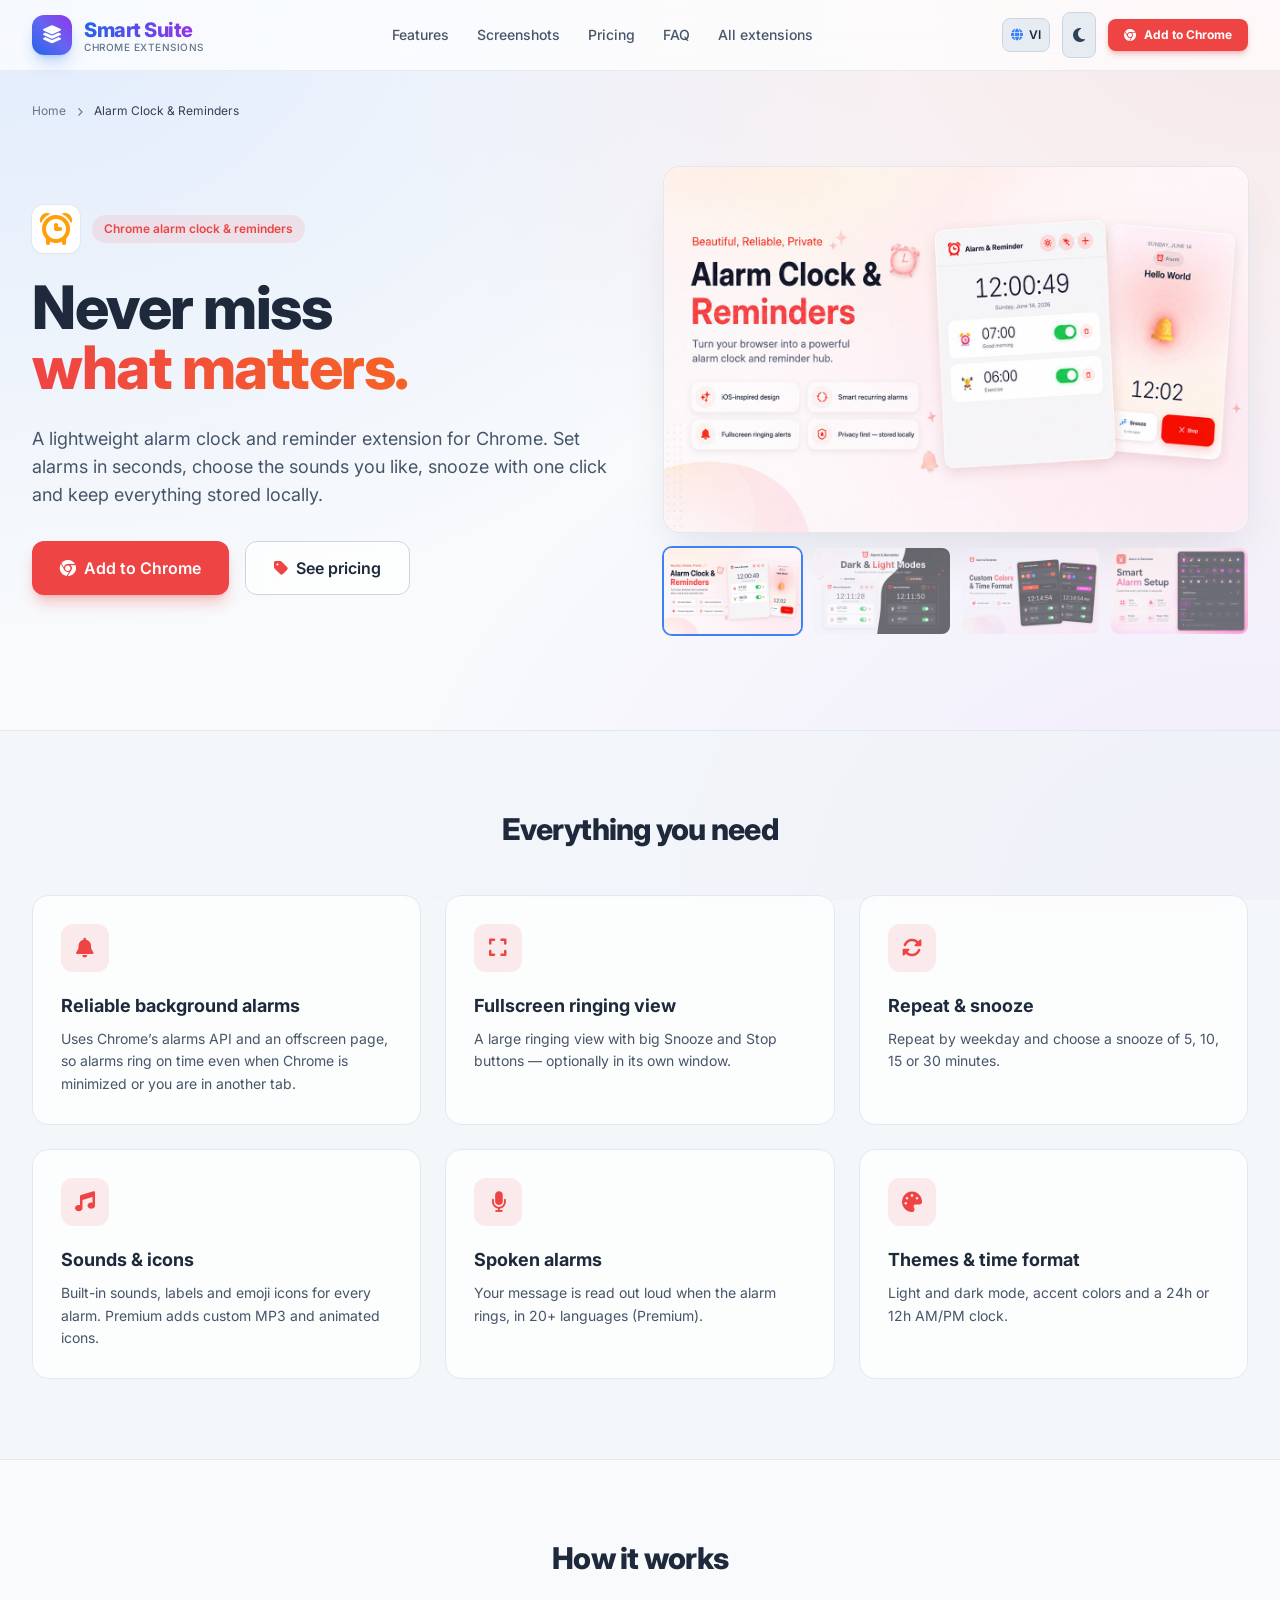
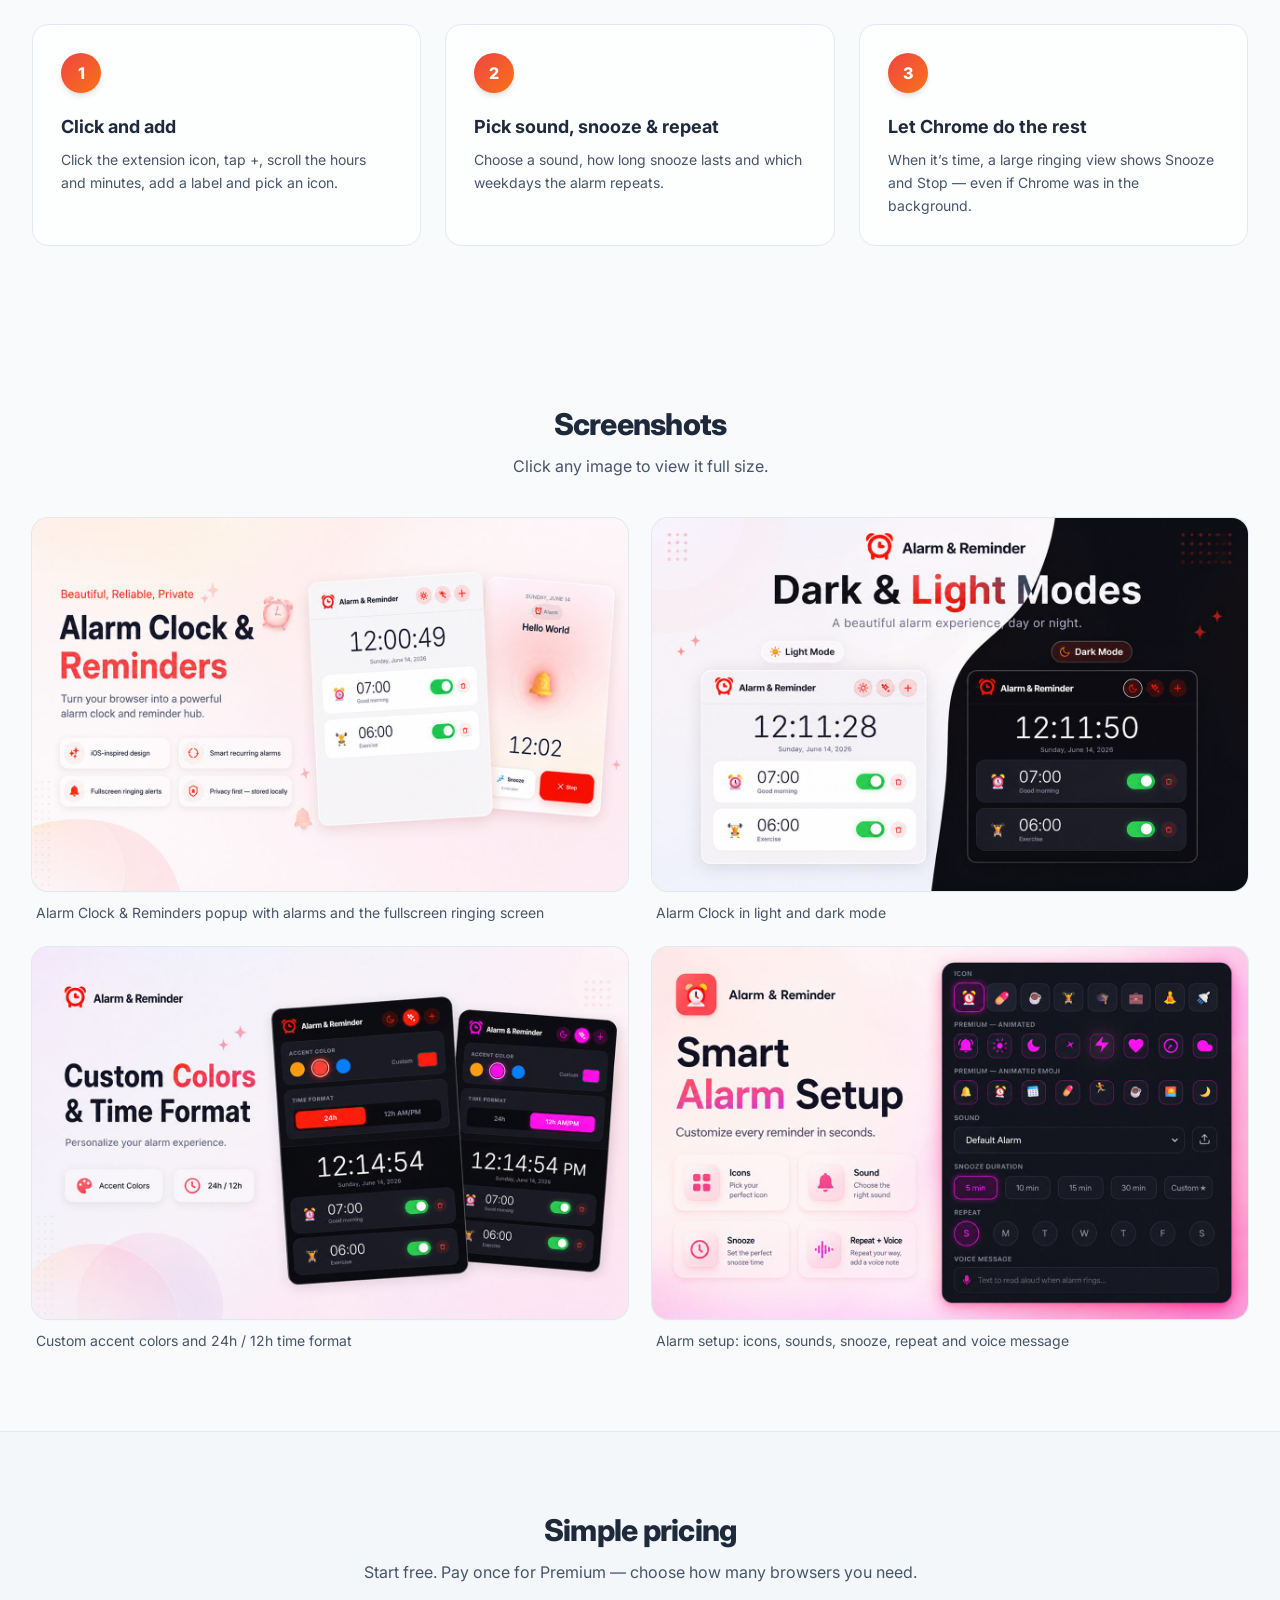
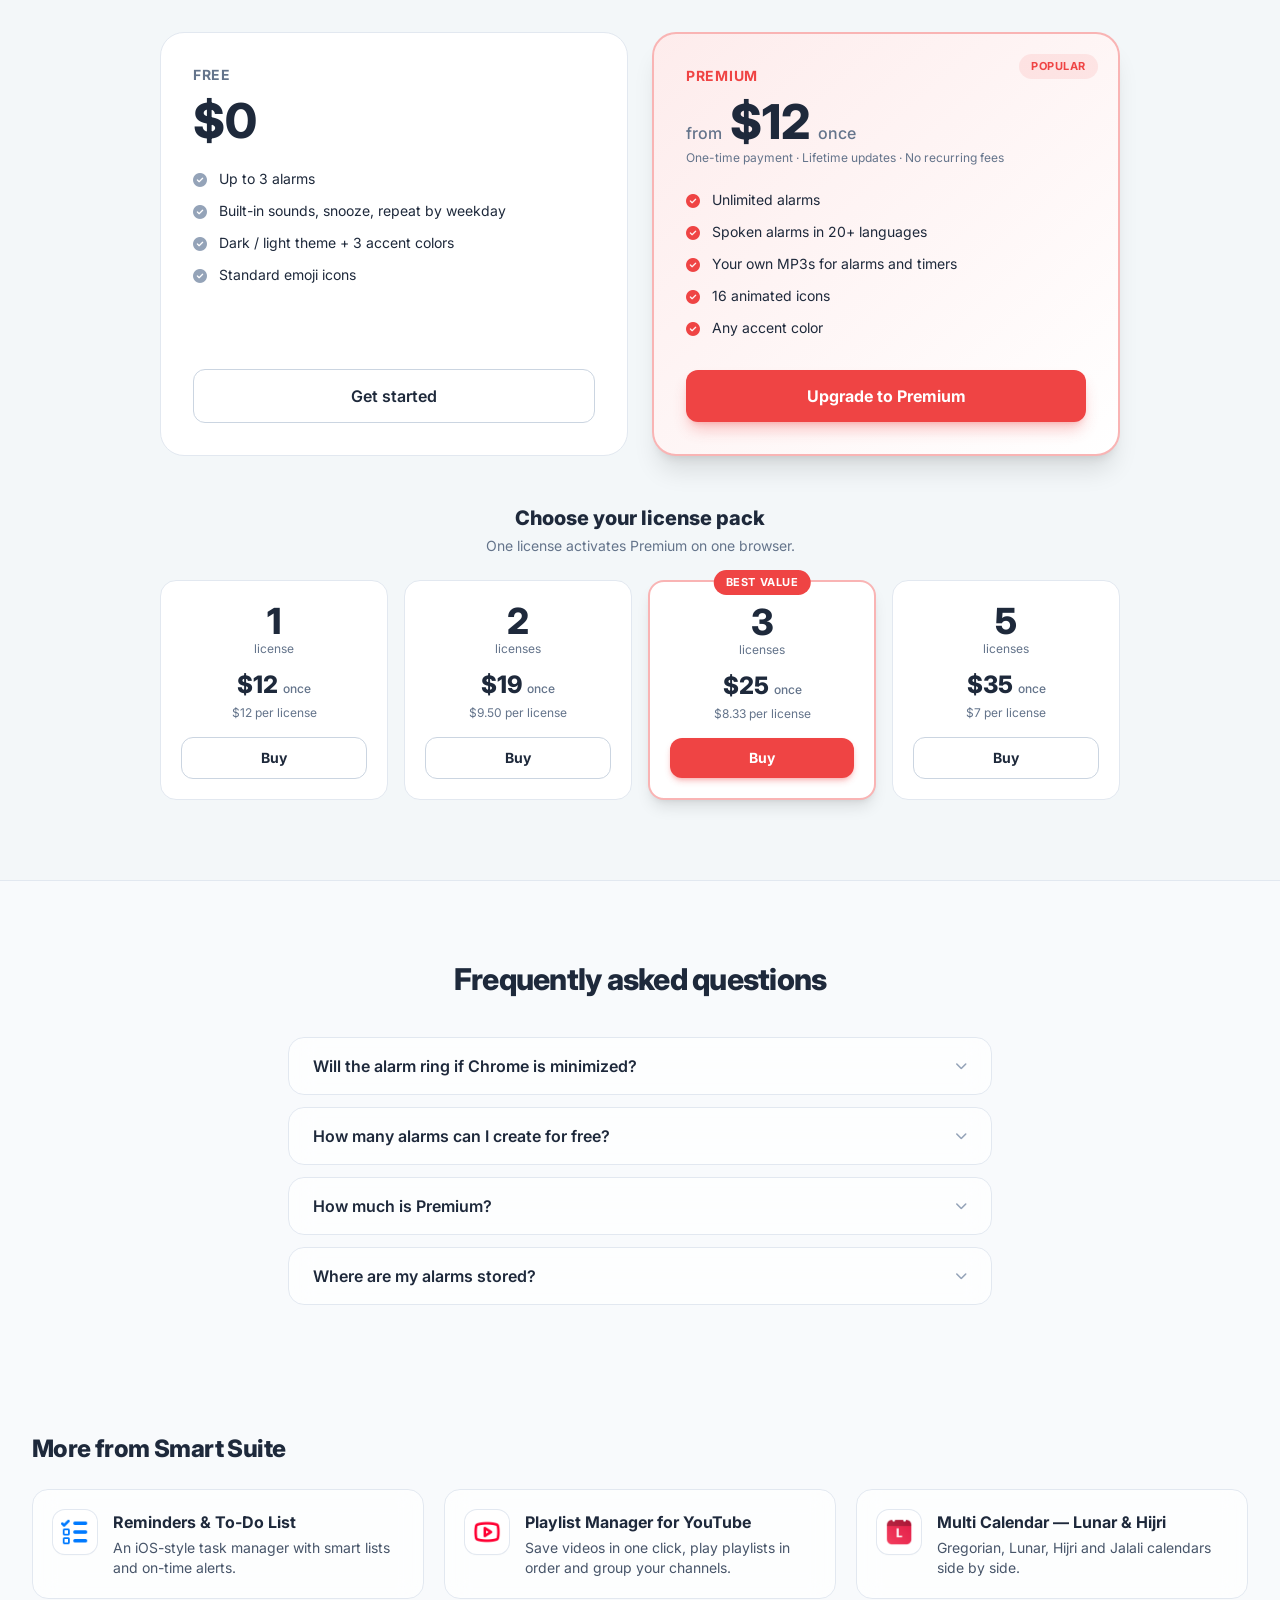
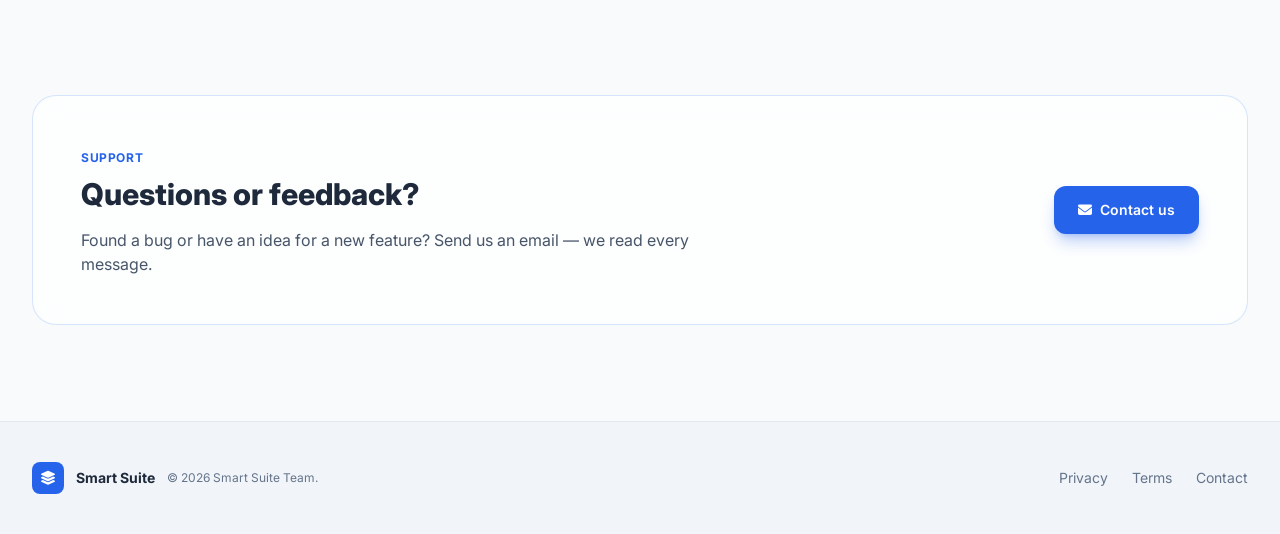
==== alarm.html @ d5a5af05 "Fix Premium pricing and free limits to match the extensions - Alarm, Reminders, Multi Calendar: one-" ====
<!DOCTYPE html>
<!-- Generated by tools/build-product-pages.js — edit the data there, not this file. -->
<html lang="en">

<head>
  <meta charset="UTF-8">
  <meta name="viewport" content="width=device-width, initial-scale=1.0">
  <title>Alarm Clock &amp; Reminders for Chrome — Repeating Alarms, Snooze &amp; Themes</title>
  <link rel="icon" href="favicon.ico" sizes="any">
  <link rel="icon" type="image/png" sizes="48x48" href="images/favicon-48.png">
  <link rel="icon" type="image/png" sizes="192x192" href="images/icon-192.png">
  <link rel="apple-touch-icon" href="images/apple-touch-icon.png">
  <link rel="manifest" href="site.webmanifest">
  <meta name="description" content="A lightweight alarm clock for Chrome: repeating alarms, fullscreen ringing with snooze, custom sounds, voice messages, 24h/12h and light &amp; dark themes.">
  <meta name="robots" content="index, follow, max-image-preview:large">
  <meta name="theme-color" content="#2563eb">
  <link rel="canonical" href="https://nuinguyen.github.io/alarm.html">

  <meta property="og:type" content="website">
  <meta property="og:site_name" content="Smart Suite">
  <meta property="og:url" content="https://nuinguyen.github.io/alarm.html">
  <meta property="og:title" content="Alarm Clock &amp; Reminders for Chrome — Repeating Alarms, Snooze &amp; Themes">
  <meta property="og:description" content="A lightweight alarm clock for Chrome: repeating alarms, fullscreen ringing with snooze, custom sounds, voice messages, 24h/12h and light &amp; dark themes.">
  <meta property="og:image" content="https://nuinguyen.github.io/images/alarm-hero.jpg">
  <meta property="og:image:width" content="1280">
  <meta property="og:image:height" content="800">
  <meta name="twitter:card" content="summary_large_image">
  <meta name="twitter:title" content="Alarm Clock &amp; Reminders for Chrome — Repeating Alarms, Snooze &amp; Themes">
  <meta name="twitter:description" content="A lightweight alarm clock for Chrome: repeating alarms, fullscreen ringing with snooze, custom sounds, voice messages, 24h/12h and light &amp; dark themes.">
  <meta name="twitter:image" content="https://nuinguyen.github.io/images/alarm-hero.jpg">

  <script type="application/ld+json">
{
  "@context": "https://schema.org",
  "@graph": [
    {
      "@type": "SoftwareApplication",
      "name": "Alarm Clock & Reminders",
      "applicationCategory": "BrowserApplication",
      "operatingSystem": "Chrome",
      "url": "https://nuinguyen.github.io/alarm.html",
      "downloadUrl": "https://chromewebstore.google.com/detail/alarm-clock-reminder-chro/apbmibchnilnanhnaphgoojbjinkkabi",
      "image": "https://nuinguyen.github.io/images/alarm-hero.jpg",
      "description": "A lightweight alarm clock for Chrome: repeating alarms, fullscreen ringing with snooze, custom sounds, voice messages, 24h/12h and light & dark themes.",
      "offers": {
        "@type": "Offer",
        "price": "0",
        "priceCurrency": "USD"
      },
      "publisher": {
        "@type": "Organization",
        "name": "Smart Suite Team",
        "url": "https://nuinguyen.github.io/"
      }
    },
    {
      "@type": "BreadcrumbList",
      "itemListElement": [
        {
          "@type": "ListItem",
          "position": 1,
          "name": "Smart Suite",
          "item": "https://nuinguyen.github.io/"
        },
        {
          "@type": "ListItem",
          "position": 2,
          "name": "Alarm Clock & Reminders",
          "item": "https://nuinguyen.github.io/alarm.html"
        }
      ]
    },
    {
      "@type": "FAQPage",
      "mainEntity": [
        {
          "@type": "Question",
          "name": "Will the alarm ring if Chrome is minimized?",
          "acceptedAnswer": {
            "@type": "Answer",
            "text": "Yes. Alarms use Chrome’s alarms API and an offscreen page, so they ring while Chrome is running in the background or minimized."
          }
        },
        {
          "@type": "Question",
          "name": "How many alarms can I create for free?",
          "acceptedAnswer": {
            "@type": "Answer",
            "text": "Up to 3 alarms. Premium removes the limit."
          }
        },
        {
          "@type": "Question",
          "name": "How much is Premium?",
          "acceptedAnswer": {
            "@type": "Answer",
            "text": "A one-time payment from $12 for one browser — no subscription. Packs of 2, 3 and 5 licenses cost $19, $25 and $35."
          }
        },
        {
          "@type": "Question",
          "name": "Where are my alarms stored?",
          "acceptedAnswer": {
            "@type": "Answer",
            "text": "Locally in your browser. There is no account and no tracking."
          }
        }
      ]
    }
  ]
}
  </script>

  <script>
    (function () {
      var t = null;
      try { t = localStorage.getItem('theme'); } catch (e) { }
      if (!t) t = window.matchMedia('(prefers-color-scheme: dark)').matches ? 'dark' : 'light';
      if (t === 'dark') document.documentElement.classList.add('dark');
    })();
  </script>
  <link rel="stylesheet" href="home.css">
  <link rel="preconnect" href="https://fonts.googleapis.com">
  <link rel="preconnect" href="https://fonts.gstatic.com" crossorigin>
  <link href="https://fonts.googleapis.com/css2?family=Inter:wght@400;500;600;700;800&display=swap" rel="stylesheet">
  <link rel="preload" as="style" href="https://cdnjs.cloudflare.com/ajax/libs/font-awesome/6.4.0/css/all.min.css" onload="this.onload=null;this.rel='stylesheet'">
  <noscript><link rel="stylesheet" href="https://cdnjs.cloudflare.com/ajax/libs/font-awesome/6.4.0/css/all.min.css"></noscript>
  <link rel="preload" as="image" href="images/alarm-hero.jpg" fetchpriority="high">
</head>

<body class="bg-slate-50 text-slate-800 dark:bg-slate-950 dark:text-slate-100 min-h-screen bg-mesh transition-colors duration-300 selection:bg-blue-500 selection:text-white">

  <!-- HEADER -->
  <header class="sticky top-0 z-40 w-full glass border-b border-slate-200/80 dark:border-slate-800/60">
    <div class="max-w-7xl mx-auto px-4 sm:px-6 lg:px-8 py-3 flex items-center justify-between gap-3">
      <a href="index.html" class="flex items-center gap-3 group shrink-0">
        <div class="w-10 h-10 rounded-xl bg-gradient-to-tr from-blue-600 via-indigo-500 to-purple-600 flex items-center justify-center text-white text-lg shadow-lg shadow-blue-500/30 group-hover:scale-105 transition-transform">
          <i class="fas fa-layer-group"></i>
        </div>
        <div class="hidden sm:block">
          <span class="text-xl font-extrabold tracking-tight bg-gradient-to-r from-blue-600 to-purple-600 dark:from-blue-400 dark:via-indigo-300 dark:to-purple-400 bg-clip-text text-transparent">Smart Suite</span>
          <span class="block text-[10px] text-slate-500 dark:text-slate-400 font-medium tracking-wider uppercase -mt-1" data-i18n="k24">Chrome Extensions</span>
        </div>
      </a>

      <nav class="hidden md:flex items-center gap-7 font-medium text-sm text-slate-600 dark:text-slate-300">
        <a href="#features" class="hover:text-blue-600 dark:hover:text-blue-400 transition-colors" data-i18n="k25">Features</a>
        <a href="#screenshots" class="hover:text-blue-600 dark:hover:text-blue-400 transition-colors" data-i18n="k26">Screenshots</a>
        <a href="#pricing" class="hover:text-blue-600 dark:hover:text-blue-400 transition-colors" data-i18n="k27">Pricing</a>
        <a href="#faq" class="hover:text-blue-600 dark:hover:text-blue-400 transition-colors" data-i18n="k28">FAQ</a>
        <a href="index.html#extensions" class="hover:text-blue-600 dark:hover:text-blue-400 transition-colors" data-i18n="k29">All extensions</a>
      </nav>

      <div class="flex items-center gap-2 sm:gap-3">
        <button onclick="toggleLanguage()" aria-label="Switch language"
          class="p-2 rounded-lg bg-slate-200/80 dark:bg-slate-900/60 border border-slate-300 dark:border-slate-700 text-xs font-semibold flex items-center gap-1.5 hover:border-blue-500 transition-colors">
          <i class="fa-solid fa-globe text-blue-500 dark:text-blue-400"></i>
          <span id="langText">VI</span>
        </button>
        <button onclick="toggleTheme()" aria-label="Toggle dark mode"
          class="p-2.5 rounded-lg bg-slate-200/80 dark:bg-slate-900/60 border border-slate-300 dark:border-slate-700 text-slate-700 dark:text-slate-300 hover:text-blue-500 transition-colors">
          <span class="dark:hidden"><i class="fa-solid fa-moon"></i></span>
          <span class="hidden dark:inline"><i class="fa-solid fa-sun text-amber-400"></i></span>
        </button>
        <a href="https://chromewebstore.google.com/detail/alarm-clock-reminder-chro/apbmibchnilnanhnaphgoojbjinkkabi" target="_blank" rel="noopener noreferrer" class="hidden sm:inline-flex items-center gap-2 px-4 py-2 text-xs font-bold text-white bg-red-500 hover:bg-red-400 shadow-red-500/30 rounded-lg shadow-md transition-all hover:scale-105">
          <i class="fa-brands fa-chrome"></i><span data-i18n="k30">Add to Chrome</span>
        </a>
      </div>
    </div>
  </header>

  <main>
    <!-- HERO -->
    <section class="max-w-7xl mx-auto px-4 sm:px-6 lg:px-8 pt-8 pb-16 md:pb-24">
      <nav aria-label="Breadcrumb" class="text-xs text-slate-500 dark:text-slate-400 mb-8 md:mb-12">
        <a href="index.html" class="hover:text-blue-500" data-i18n="k31">Home</a>
        <i class="fa-solid fa-chevron-right text-[9px] mx-2"></i>
        <span class="text-slate-700 dark:text-slate-300">Alarm Clock &amp; Reminders</span>
      </nav>

      <div class="grid grid-cols-1 lg:grid-cols-2 gap-12 items-center">
        <div class="min-w-0">
          <div class="flex items-center gap-3 mb-6">
            <div class="w-12 h-12 p-2 rounded-xl bg-white dark:bg-slate-800 ring-1 ring-slate-200 dark:ring-slate-700 shadow-sm flex items-center justify-center shrink-0">
              <img src="images/icon-alarm.png" alt="" class="w-full h-full object-contain">
            </div>
            <span class="inline-flex items-center gap-2 px-3 py-1.5 rounded-full bg-red-500/10 text-red-500 text-xs font-semibold" data-i18n="k32">Chrome alarm clock &amp; reminders</span>
          </div>
          <h1 class="text-4xl sm:text-5xl lg:text-6xl font-extrabold tracking-tight leading-tight mb-6">
            <span data-i18n="k33">Never miss</span>
            <span class="block bg-gradient-to-r from-red-500 to-orange-500 bg-clip-text text-transparent pb-1" data-i18n="k34">what matters.</span>
          </h1>
          <p class="text-base sm:text-lg text-slate-600 dark:text-slate-400 leading-relaxed mb-8 max-w-xl" data-i18n="k35">A lightweight alarm clock and reminder extension for Chrome. Set alarms in seconds, choose the sounds you like, snooze with one click and keep everything stored locally.</p>
          <div class="flex flex-col sm:flex-row gap-3 sm:gap-4">
            <a href="https://chromewebstore.google.com/detail/alarm-clock-reminder-chro/apbmibchnilnanhnaphgoojbjinkkabi" target="_blank" rel="noopener noreferrer" class="px-7 py-3.5 rounded-xl bg-red-500 hover:bg-red-400 shadow-red-500/30 text-white font-semibold shadow-lg transition-all hover:scale-105 flex items-center justify-center gap-2">
              <i class="fa-brands fa-chrome"></i><span data-i18n="k36">Add to Chrome</span>
            </a>
            <a href="#pricing" class="px-7 py-3.5 rounded-xl glass hover:bg-slate-200/80 dark:hover:bg-slate-800/80 font-semibold border border-slate-300 dark:border-slate-700 transition-all flex items-center justify-center gap-2">
              <i class="fa-solid fa-tag text-red-500"></i><span data-i18n="k37">See pricing</span>
            </a>
          </div>
        </div>

        <div class="min-w-0">
          <button onclick="openLightbox()" aria-label="View full size"
            class="block w-full rounded-2xl overflow-hidden bg-white dark:bg-slate-900 shadow-2xl shadow-slate-900/10 ring-1 ring-slate-200 dark:ring-slate-800 hover:ring-2 hover:ring-blue-500 transition-all">
            <img id="heroImg" src="images/alarm-hero.jpg" width="1280" height="800" alt="Alarm Clock &amp; Reminders popup with alarms and the fullscreen ringing screen" fetchpriority="high" class="w-full aspect-[16/10] object-cover">
          </button>
          <div id="heroThumbs" class="grid grid-cols-4 gap-2 sm:gap-3 mt-4"></div>
        </div>
      </div>
    </section>

    <!-- FEATURES -->
    <section id="features" class="py-16 md:py-20 bg-slate-100/60 dark:bg-slate-900/40 border-y border-slate-200 dark:border-slate-800/80 scroll-mt-20">
      <div class="max-w-7xl mx-auto px-4 sm:px-6 lg:px-8">
        <h2 class="text-3xl font-extrabold tracking-tight text-center mb-12" data-i18n="k38">Everything you need</h2>
        <div class="grid grid-cols-1 md:grid-cols-2 lg:grid-cols-3 gap-6">
          <div class="glass p-7 rounded-2xl border border-slate-200 dark:border-slate-800 card-hover">
            <div class="w-12 h-12 rounded-xl bg-red-500/10 text-red-500 flex items-center justify-center text-xl mb-5"><i class="fa-solid fa-bell"></i></div>
            <h3 class="text-lg font-bold mb-2" data-i18n="k39">Reliable background alarms</h3>
            <p class="text-slate-600 dark:text-slate-400 text-sm leading-relaxed" data-i18n="k40">Uses Chrome’s alarms API and an offscreen page, so alarms ring on time even when Chrome is minimized or you are in another tab.</p>
          </div>
          <div class="glass p-7 rounded-2xl border border-slate-200 dark:border-slate-800 card-hover">
            <div class="w-12 h-12 rounded-xl bg-red-500/10 text-red-500 flex items-center justify-center text-xl mb-5"><i class="fa-solid fa-expand"></i></div>
            <h3 class="text-lg font-bold mb-2" data-i18n="k41">Fullscreen ringing view</h3>
            <p class="text-slate-600 dark:text-slate-400 text-sm leading-relaxed" data-i18n="k42">A large ringing view with big Snooze and Stop buttons — optionally in its own window.</p>
          </div>
          <div class="glass p-7 rounded-2xl border border-slate-200 dark:border-slate-800 card-hover">
            <div class="w-12 h-12 rounded-xl bg-red-500/10 text-red-500 flex items-center justify-center text-xl mb-5"><i class="fa-solid fa-rotate"></i></div>
            <h3 class="text-lg font-bold mb-2" data-i18n="k43">Repeat &amp; snooze</h3>
            <p class="text-slate-600 dark:text-slate-400 text-sm leading-relaxed" data-i18n="k44">Repeat by weekday and choose a snooze of 5, 10, 15 or 30 minutes.</p>
          </div>
          <div class="glass p-7 rounded-2xl border border-slate-200 dark:border-slate-800 card-hover">
            <div class="w-12 h-12 rounded-xl bg-red-500/10 text-red-500 flex items-center justify-center text-xl mb-5"><i class="fa-solid fa-music"></i></div>
            <h3 class="text-lg font-bold mb-2" data-i18n="k45">Sounds &amp; icons</h3>
            <p class="text-slate-600 dark:text-slate-400 text-sm leading-relaxed" data-i18n="k46">Built-in sounds, labels and emoji icons for every alarm. Premium adds custom MP3 and animated icons.</p>
          </div>
          <div class="glass p-7 rounded-2xl border border-slate-200 dark:border-slate-800 card-hover">
            <div class="w-12 h-12 rounded-xl bg-red-500/10 text-red-500 flex items-center justify-center text-xl mb-5"><i class="fa-solid fa-microphone"></i></div>
            <h3 class="text-lg font-bold mb-2" data-i18n="k47">Spoken alarms</h3>
            <p class="text-slate-600 dark:text-slate-400 text-sm leading-relaxed" data-i18n="k48">Your message is read out loud when the alarm rings, in 20+ languages (Premium).</p>
          </div>
          <div class="glass p-7 rounded-2xl border border-slate-200 dark:border-slate-800 card-hover">
            <div class="w-12 h-12 rounded-xl bg-red-500/10 text-red-500 flex items-center justify-center text-xl mb-5"><i class="fa-solid fa-palette"></i></div>
            <h3 class="text-lg font-bold mb-2" data-i18n="k49">Themes &amp; time format</h3>
            <p class="text-slate-600 dark:text-slate-400 text-sm leading-relaxed" data-i18n="k50">Light and dark mode, accent colors and a 24h or 12h AM/PM clock.</p>
          </div>
        </div>
      </div>
    </section>

    <!-- HOW IT WORKS -->
    <section class="py-16 md:py-20 max-w-7xl mx-auto px-4 sm:px-6 lg:px-8">
      <h2 class="text-3xl font-extrabold tracking-tight text-center mb-12" data-i18n="k51">How it works</h2>
      <ol class="grid grid-cols-1 md:grid-cols-3 gap-6">
        <li class="relative glass p-7 rounded-2xl border border-slate-200 dark:border-slate-800">
          <span class="w-10 h-10 rounded-full bg-gradient-to-br from-red-500 to-orange-500 text-white font-extrabold flex items-center justify-center mb-5 shadow-md">1</span>
          <h3 class="text-lg font-bold mb-2" data-i18n="k52">Click and add</h3>
          <p class="text-slate-600 dark:text-slate-400 text-sm leading-relaxed" data-i18n="k53">Click the extension icon, tap +, scroll the hours and minutes, add a label and pick an icon.</p>
        </li>
        <li class="relative glass p-7 rounded-2xl border border-slate-200 dark:border-slate-800">
          <span class="w-10 h-10 rounded-full bg-gradient-to-br from-red-500 to-orange-500 text-white font-extrabold flex items-center justify-center mb-5 shadow-md">2</span>
          <h3 class="text-lg font-bold mb-2" data-i18n="k54">Pick sound, snooze &amp; repeat</h3>
          <p class="text-slate-600 dark:text-slate-400 text-sm leading-relaxed" data-i18n="k55">Choose a sound, how long snooze lasts and which weekdays the alarm repeats.</p>
        </li>
        <li class="relative glass p-7 rounded-2xl border border-slate-200 dark:border-slate-800">
          <span class="w-10 h-10 rounded-full bg-gradient-to-br from-red-500 to-orange-500 text-white font-extrabold flex items-center justify-center mb-5 shadow-md">3</span>
          <h3 class="text-lg font-bold mb-2" data-i18n="k56">Let Chrome do the rest</h3>
          <p class="text-slate-600 dark:text-slate-400 text-sm leading-relaxed" data-i18n="k57">When it’s time, a large ringing view shows Snooze and Stop — even if Chrome was in the background.</p>
        </li>
      </ol>
    </section>

    <!-- SCREENSHOTS -->
    <section id="screenshots" class="py-16 md:py-20 max-w-7xl mx-auto px-4 sm:px-6 lg:px-8 scroll-mt-20">
      <div class="text-center mb-10">
        <h2 class="text-3xl font-extrabold tracking-tight" data-i18n="k58">Screenshots</h2>
        <p class="text-slate-600 dark:text-slate-400 mt-3" data-i18n="k59">Click any image to view it full size.</p>
      </div>
      <div class="grid grid-cols-1 sm:grid-cols-2 lg:grid-cols-2 gap-6">
        <figure>
          <button onclick="openLightbox(0)" class="group block w-full rounded-2xl overflow-hidden ring-1 ring-slate-200 dark:ring-slate-800 shadow-sm hover:shadow-xl transition-all">
            <img src="images/alarm-hero.jpg" width="1280" height="800" alt="Alarm Clock &amp; Reminders popup with alarms and the fullscreen ringing screen" loading="lazy" class="w-full aspect-[16/10] object-cover group-hover:scale-105 transition-transform duration-500">
          </button>
          <figcaption class="text-sm text-slate-600 dark:text-slate-400 mt-3 px-1" data-i18n="k60">Alarm Clock &amp; Reminders popup with alarms and the fullscreen ringing screen</figcaption>
        </figure>
        <figure>
          <button onclick="openLightbox(1)" class="group block w-full rounded-2xl overflow-hidden ring-1 ring-slate-200 dark:ring-slate-800 shadow-sm hover:shadow-xl transition-all">
            <img src="images/alarm-themes.jpg" width="1280" height="800" alt="Alarm Clock in light and dark mode" loading="lazy" class="w-full aspect-[16/10] object-cover group-hover:scale-105 transition-transform duration-500">
          </button>
          <figcaption class="text-sm text-slate-600 dark:text-slate-400 mt-3 px-1" data-i18n="k61">Alarm Clock in light and dark mode</figcaption>
        </figure>
        <figure>
          <button onclick="openLightbox(2)" class="group block w-full rounded-2xl overflow-hidden ring-1 ring-slate-200 dark:ring-slate-800 shadow-sm hover:shadow-xl transition-all">
            <img src="images/alarm-colors.jpg" width="1280" height="800" alt="Custom accent colors and 24h / 12h time format" loading="lazy" class="w-full aspect-[16/10] object-cover group-hover:scale-105 transition-transform duration-500">
          </button>
          <figcaption class="text-sm text-slate-600 dark:text-slate-400 mt-3 px-1" data-i18n="k62">Custom accent colors and 24h / 12h time format</figcaption>
        </figure>
        <figure>
          <button onclick="openLightbox(3)" class="group block w-full rounded-2xl overflow-hidden ring-1 ring-slate-200 dark:ring-slate-800 shadow-sm hover:shadow-xl transition-all">
            <img src="images/alarm-setup.jpg" width="1280" height="800" alt="Alarm setup: icons, sounds, snooze, repeat and voice message" loading="lazy" class="w-full aspect-[16/10] object-cover group-hover:scale-105 transition-transform duration-500">
          </button>
          <figcaption class="text-sm text-slate-600 dark:text-slate-400 mt-3 px-1" data-i18n="k63">Alarm setup: icons, sounds, snooze, repeat and voice message</figcaption>
        </figure>
      </div>
    </section>

    <!-- PRICING -->
    <section id="pricing" class="py-16 md:py-20 bg-slate-100/60 dark:bg-slate-900/40 border-y border-slate-200 dark:border-slate-800/80 scroll-mt-20">
      <div class="max-w-5xl mx-auto px-4 sm:px-6 lg:px-8">
        <div class="text-center mb-12">
          <h2 class="text-3xl font-extrabold tracking-tight" data-i18n="k64">Simple pricing</h2>
          <p class="text-slate-600 dark:text-slate-400 mt-3" data-i18n="k65">Start free. Pay once for Premium — choose how many browsers you need.</p>
        </div>
        <div class="grid grid-cols-1 md:grid-cols-2 gap-6">
          <div class="bg-white dark:bg-slate-900 p-8 rounded-3xl border border-slate-200 dark:border-slate-800 flex flex-col">
            <h3 class="text-sm font-bold uppercase tracking-wider text-slate-500 dark:text-slate-400" data-i18n="k66">Free</h3>
            <div class="mt-3 mb-6"><span class="text-5xl font-extrabold">$0</span></div>
            <ul class="space-y-3 text-sm flex-1 mb-8">
              <li class="flex items-start gap-3"><i class="fa-solid fa-circle-check text-slate-400 mt-1"></i><span data-i18n="k67">Up to 3 alarms</span></li>
              <li class="flex items-start gap-3"><i class="fa-solid fa-circle-check text-slate-400 mt-1"></i><span data-i18n="k68">Built-in sounds, snooze, repeat by weekday</span></li>
              <li class="flex items-start gap-3"><i class="fa-solid fa-circle-check text-slate-400 mt-1"></i><span data-i18n="k69">Dark / light theme + 3 accent colors</span></li>
              <li class="flex items-start gap-3"><i class="fa-solid fa-circle-check text-slate-400 mt-1"></i><span data-i18n="k70">Standard emoji icons</span></li>
            </ul>
            <a href="https://chromewebstore.google.com/detail/alarm-clock-reminder-chro/apbmibchnilnanhnaphgoojbjinkkabi" target="_blank" rel="noopener noreferrer" class="w-full text-center py-3.5 rounded-xl font-semibold border border-slate-300 dark:border-slate-700 hover:bg-slate-100 dark:hover:bg-slate-800 transition-colors" data-i18n="k71">Get started</a>
          </div>
          <div class="relative bg-white dark:bg-slate-900 p-8 rounded-3xl border-2 border-red-500/40 shadow-xl flex flex-col overflow-hidden">
            <div class="absolute inset-0 bg-gradient-to-br from-red-500/10 to-transparent pointer-events-none"></div>
            <span class="absolute top-5 right-5 text-[11px] font-bold uppercase tracking-wider px-3 py-1 rounded-full bg-red-500/10 text-red-500" data-i18n="k72">Popular</span>
            <h3 class="relative text-sm font-bold uppercase tracking-wider text-red-500" data-i18n="k73">Premium</h3>
            <div class="relative mt-3 mb-1 flex items-baseline gap-2"><span class="text-slate-500 dark:text-slate-400 font-medium" data-i18n="k1">from</span><span class="text-5xl font-extrabold">$12</span><span class="text-slate-500 dark:text-slate-400 font-medium" data-i18n="k2">once</span></div>
            <p class="relative text-xs text-slate-500 dark:text-slate-400 mb-6" data-i18n="k3">One-time payment · Lifetime updates · No recurring fees</p>
            <ul class="relative space-y-3 text-sm flex-1 mb-8">
              <li class="flex items-start gap-3"><i class="fa-solid fa-circle-check text-red-500 mt-1"></i><span data-i18n="k74">Unlimited alarms</span></li>
              <li class="flex items-start gap-3"><i class="fa-solid fa-circle-check text-red-500 mt-1"></i><span data-i18n="k75">Spoken alarms in 20+ languages</span></li>
              <li class="flex items-start gap-3"><i class="fa-solid fa-circle-check text-red-500 mt-1"></i><span data-i18n="k76">Your own MP3s for alarms and timers</span></li>
              <li class="flex items-start gap-3"><i class="fa-solid fa-circle-check text-red-500 mt-1"></i><span data-i18n="k77">16 animated icons</span></li>
              <li class="flex items-start gap-3"><i class="fa-solid fa-circle-check text-red-500 mt-1"></i><span data-i18n="k78">Any accent color</span></li>
            </ul>
            <a href="#plans" class="relative w-full text-center py-3.5 rounded-xl font-bold text-white bg-red-500 hover:bg-red-400 shadow-red-500/30 shadow-lg transition-all" data-i18n="k4">Upgrade to Premium</a>
          </div>
        </div>
        <div id="plans" class="mt-12 scroll-mt-24">
          <div class="text-center mb-6">
            <h3 class="text-xl font-extrabold" data-i18n="k5">Choose your license pack</h3>
            <p class="text-sm text-slate-500 dark:text-slate-400 mt-1" data-i18n="k6">One license activates Premium on one browser.</p>
          </div>
          <div class="grid grid-cols-2 lg:grid-cols-4 gap-4">
            <div class="relative bg-white dark:bg-slate-900 rounded-2xl p-5 text-center flex flex-col border border-slate-200 dark:border-slate-800">
              
              <div class="text-4xl font-extrabold">1</div>
              <div class="text-xs text-slate-500 dark:text-slate-400 mb-3" data-i18n="k7">license</div>
              <div class="text-2xl font-extrabold">$12 <span class="text-xs font-medium text-slate-500 dark:text-slate-400" data-i18n="k8">once</span></div>
              <div class="text-xs text-slate-500 dark:text-slate-400 mt-1 mb-4">$12 <span data-i18n="k9">per license</span></div>
              <a href="https://anuis.lemonsqueezy.com/checkout/buy/832ff7fd-00d7-45c9-a46d-68d097b9fe9b" target="_blank" rel="noopener noreferrer" class="mt-auto py-2.5 rounded-xl text-sm font-bold border border-slate-300 dark:border-slate-700 hover:bg-slate-100 dark:hover:bg-slate-800 transition-all" data-i18n="k10">Buy</a>
            </div>
            <div class="relative bg-white dark:bg-slate-900 rounded-2xl p-5 text-center flex flex-col border border-slate-200 dark:border-slate-800">
              
              <div class="text-4xl font-extrabold">2</div>
              <div class="text-xs text-slate-500 dark:text-slate-400 mb-3" data-i18n="k11">licenses</div>
              <div class="text-2xl font-extrabold">$19 <span class="text-xs font-medium text-slate-500 dark:text-slate-400" data-i18n="k12">once</span></div>
              <div class="text-xs text-slate-500 dark:text-slate-400 mt-1 mb-4">$9.50 <span data-i18n="k13">per license</span></div>
              <a href="https://anuis.lemonsqueezy.com/checkout/buy/2bd2ad7d-d9b0-46ba-9143-d4204c851243" target="_blank" rel="noopener noreferrer" class="mt-auto py-2.5 rounded-xl text-sm font-bold border border-slate-300 dark:border-slate-700 hover:bg-slate-100 dark:hover:bg-slate-800 transition-all" data-i18n="k14">Buy</a>
            </div>
            <div class="relative bg-white dark:bg-slate-900 rounded-2xl p-5 text-center flex flex-col border-2 border-red-500/40 shadow-lg">
              <span class="absolute -top-3 left-1/2 -translate-x-1/2 whitespace-nowrap text-[11px] font-bold uppercase tracking-wider px-3 py-1 rounded-full text-white bg-red-500 hover:bg-red-400 shadow-red-500/30" data-i18n="k15">Best value</span>
              <div class="text-4xl font-extrabold">3</div>
              <div class="text-xs text-slate-500 dark:text-slate-400 mb-3" data-i18n="k16">licenses</div>
              <div class="text-2xl font-extrabold">$25 <span class="text-xs font-medium text-slate-500 dark:text-slate-400" data-i18n="k17">once</span></div>
              <div class="text-xs text-slate-500 dark:text-slate-400 mt-1 mb-4">$8.33 <span data-i18n="k18">per license</span></div>
              <a href="https://anuis.lemonsqueezy.com/checkout/buy/21c926e6-c78e-4035-91d9-a99c84f0cb82" target="_blank" rel="noopener noreferrer" class="mt-auto py-2.5 rounded-xl text-sm font-bold text-white bg-red-500 hover:bg-red-400 shadow-red-500/30 shadow-md transition-all" data-i18n="k19">Buy</a>
            </div>
            <div class="relative bg-white dark:bg-slate-900 rounded-2xl p-5 text-center flex flex-col border border-slate-200 dark:border-slate-800">
              
              <div class="text-4xl font-extrabold">5</div>
              <div class="text-xs text-slate-500 dark:text-slate-400 mb-3" data-i18n="k20">licenses</div>
              <div class="text-2xl font-extrabold">$35 <span class="text-xs font-medium text-slate-500 dark:text-slate-400" data-i18n="k21">once</span></div>
              <div class="text-xs text-slate-500 dark:text-slate-400 mt-1 mb-4">$7 <span data-i18n="k22">per license</span></div>
              <a href="https://anuis.lemonsqueezy.com/checkout/buy/73b20b8a-c0b1-4876-abb4-30f9c3ac1760" target="_blank" rel="noopener noreferrer" class="mt-auto py-2.5 rounded-xl text-sm font-bold border border-slate-300 dark:border-slate-700 hover:bg-slate-100 dark:hover:bg-slate-800 transition-all" data-i18n="k23">Buy</a>
            </div>
          </div>
        </div>
      </div>
    </section>

    <!-- FAQ -->
    <section id="faq" class="py-16 md:py-20 max-w-3xl mx-auto px-4 sm:px-6 lg:px-8 scroll-mt-20">
      <h2 class="text-3xl font-extrabold tracking-tight text-center mb-10" data-i18n="k79">Frequently asked questions</h2>
      <div class="space-y-3">
        <details class="group glass rounded-2xl border border-slate-200 dark:border-slate-800 px-6 py-4">
          <summary class="flex items-center justify-between gap-4 cursor-pointer font-semibold">
            <span data-i18n="k80">Will the alarm ring if Chrome is minimized?</span>
            <i class="faq-chevron fa-solid fa-chevron-down text-xs text-slate-400 transition-transform"></i>
          </summary>
          <p class="text-sm text-slate-600 dark:text-slate-400 leading-relaxed mt-3" data-i18n="k81">Yes. Alarms use Chrome’s alarms API and an offscreen page, so they ring while Chrome is running in the background or minimized.</p>
        </details>
        <details class="group glass rounded-2xl border border-slate-200 dark:border-slate-800 px-6 py-4">
          <summary class="flex items-center justify-between gap-4 cursor-pointer font-semibold">
            <span data-i18n="k82">How many alarms can I create for free?</span>
            <i class="faq-chevron fa-solid fa-chevron-down text-xs text-slate-400 transition-transform"></i>
          </summary>
          <p class="text-sm text-slate-600 dark:text-slate-400 leading-relaxed mt-3" data-i18n="k83">Up to 3 alarms. Premium removes the limit.</p>
        </details>
        <details class="group glass rounded-2xl border border-slate-200 dark:border-slate-800 px-6 py-4">
          <summary class="flex items-center justify-between gap-4 cursor-pointer font-semibold">
            <span data-i18n="k84">How much is Premium?</span>
            <i class="faq-chevron fa-solid fa-chevron-down text-xs text-slate-400 transition-transform"></i>
          </summary>
          <p class="text-sm text-slate-600 dark:text-slate-400 leading-relaxed mt-3" data-i18n="k85">A one-time payment from $12 for one browser — no subscription. Packs of 2, 3 and 5 licenses cost $19, $25 and $35.</p>
        </details>
        <details class="group glass rounded-2xl border border-slate-200 dark:border-slate-800 px-6 py-4">
          <summary class="flex items-center justify-between gap-4 cursor-pointer font-semibold">
            <span data-i18n="k86">Where are my alarms stored?</span>
            <i class="faq-chevron fa-solid fa-chevron-down text-xs text-slate-400 transition-transform"></i>
          </summary>
          <p class="text-sm text-slate-600 dark:text-slate-400 leading-relaxed mt-3" data-i18n="k87">Locally in your browser. There is no account and no tracking.</p>
        </details>
      </div>
    </section>

    <!-- MORE EXTENSIONS -->
    <section class="py-12 max-w-7xl mx-auto px-4 sm:px-6 lg:px-8">
      <h2 class="text-2xl font-extrabold tracking-tight mb-6" data-i18n="k88">More from Smart Suite</h2>
      <div class="grid grid-cols-1 md:grid-cols-3 gap-5">
        <a href="reminders.html" class="glass p-5 rounded-2xl border border-slate-200 dark:border-slate-800 card-hover flex items-start gap-4">
          <div class="w-11 h-11 p-2 rounded-xl bg-white dark:bg-slate-800 ring-1 ring-slate-200 dark:ring-slate-700 shadow-sm flex items-center justify-center shrink-0">
            <img src="images/icon-reminders.png" alt="" class="w-full h-full object-contain">
          </div>
          <div>
            <h3 class="font-bold">Reminders &amp; To-Do List</h3>
            <p class="text-sm text-slate-600 dark:text-slate-400 mt-1" data-i18n="k89">An iOS-style task manager with smart lists and on-time alerts.</p>
          </div>
        </a>
        <a href="youtube.html" class="glass p-5 rounded-2xl border border-slate-200 dark:border-slate-800 card-hover flex items-start gap-4">
          <div class="w-11 h-11 p-2 rounded-xl bg-white dark:bg-slate-800 ring-1 ring-slate-200 dark:ring-slate-700 shadow-sm flex items-center justify-center shrink-0">
            <img src="images/icon-youtube.png" alt="" class="w-full h-full object-contain">
          </div>
          <div>
            <h3 class="font-bold">Playlist Manager for YouTube</h3>
            <p class="text-sm text-slate-600 dark:text-slate-400 mt-1" data-i18n="k90">Save videos in one click, play playlists in order and group your channels.</p>
          </div>
        </a>
        <a href="calendar.html" class="glass p-5 rounded-2xl border border-slate-200 dark:border-slate-800 card-hover flex items-start gap-4">
          <div class="w-11 h-11 p-2 rounded-xl bg-white dark:bg-slate-800 ring-1 ring-slate-200 dark:ring-slate-700 shadow-sm flex items-center justify-center shrink-0">
            <img src="images/icon-calendar.png" alt="" class="w-full h-full object-contain">
          </div>
          <div>
            <h3 class="font-bold">Multi Calendar — Lunar &amp; Hijri</h3>
            <p class="text-sm text-slate-600 dark:text-slate-400 mt-1" data-i18n="k91">Gregorian, Lunar, Hijri and Jalali calendars side by side.</p>
          </div>
        </a>
      </div>
    </section>

    <!-- SUPPORT -->
    <section class="py-12 max-w-7xl mx-auto px-4 sm:px-6 lg:px-8">
      <div class="glass rounded-3xl p-8 md:p-12 border border-blue-500/20 bg-gradient-to-r from-blue-100/60 via-indigo-50/40 to-white/40 dark:from-blue-900/20 dark:via-indigo-900/10 dark:to-slate-900/40 flex flex-col md:flex-row items-center justify-between gap-8">
        <div class="max-w-2xl">
          <span class="text-xs font-bold uppercase tracking-wider text-blue-600 dark:text-blue-400" data-i18n="k92">Support</span>
          <h2 class="text-2xl md:text-3xl font-extrabold mt-2 mb-4" data-i18n="k93">Questions or feedback?</h2>
          <p class="text-slate-600 dark:text-slate-300 text-sm sm:text-base leading-relaxed" data-i18n="k94">Found a bug or have an idea for a new feature? Send us an email — we read every message.</p>
        </div>
        <a href="mailto:nuinguyen01bv@gmail.com" class="w-full md:w-auto px-6 py-3.5 rounded-xl bg-blue-600 hover:bg-blue-500 text-white font-semibold text-sm shadow-lg shadow-blue-600/30 text-center transition-all">
          <i class="fa-solid fa-envelope mr-2"></i><span data-i18n="k95">Contact us</span>
        </a>
      </div>
    </section>
  </main>

  <!-- FOOTER -->
  <footer class="border-t border-slate-200 dark:border-slate-800/80 mt-12 py-10 bg-slate-100 dark:bg-slate-950/80 text-slate-500 dark:text-slate-400 text-sm">
    <div class="max-w-7xl mx-auto px-4 sm:px-6 lg:px-8 flex flex-col md:flex-row justify-between items-center gap-6">
      <a href="index.html" class="flex flex-wrap items-center justify-center gap-3">
        <div class="w-8 h-8 rounded-lg bg-blue-600 flex items-center justify-center text-white text-sm"><i class="fas fa-layer-group"></i></div>
        <span class="font-bold text-slate-800 dark:text-slate-200">Smart Suite</span>
        <span class="text-xs">&copy; 2026 Smart Suite Team.</span>
      </a>
      <div class="flex items-center gap-6 text-xs sm:text-sm">
        <a href="privacy.html" class="hover:text-blue-500 transition-colors" data-i18n="k96">Privacy</a>
        <a href="terms.html" class="hover:text-blue-500 transition-colors" data-i18n="k97">Terms</a>
        <a href="mailto:nuinguyen01bv@gmail.com" class="hover:text-blue-500 transition-colors" data-i18n="k98">Contact</a>
      </div>
    </div>
  </footer>

  <!-- LIGHTBOX -->
  <div id="lightbox" onclick="if (event.target === this) closeLightbox()" role="dialog" aria-modal="true" aria-label="Screenshot viewer"
    class="fixed inset-0 z-[60] hidden items-center justify-center p-4 sm:p-10 bg-slate-950/90 backdrop-blur-sm">
    <button onclick="closeLightbox()" aria-label="Close"
      class="absolute top-4 right-4 w-10 h-10 rounded-full bg-white/10 hover:bg-white/20 text-white flex items-center justify-center">
      <i class="fa-solid fa-xmark text-lg"></i>
    </button>
    <button onclick="stepLightbox(-1)" aria-label="Previous"
      class="absolute left-2 sm:left-6 top-1/2 -translate-y-1/2 w-11 h-11 rounded-full bg-white/10 hover:bg-white/20 text-white flex items-center justify-center">
      <i class="fa-solid fa-chevron-left"></i>
    </button>
    <figure class="max-w-6xl w-full">
      <img id="lightboxImg" src="" alt="" class="w-full max-h-[80vh] object-contain rounded-xl shadow-2xl">
      <figcaption id="lightboxCaption" class="text-center text-slate-300 text-sm mt-3"></figcaption>
    </figure>
    <button onclick="stepLightbox(1)" aria-label="Next"
      class="absolute right-2 sm:right-6 top-1/2 -translate-y-1/2 w-11 h-11 rounded-full bg-white/10 hover:bg-white/20 text-white flex items-center justify-center">
      <i class="fa-solid fa-chevron-right"></i>
    </button>
  </div>

  <script>
    window.PAGE = {"title":"Alarm Clock & Reminders","images":["images/alarm-hero.jpg","images/alarm-themes.jpg","images/alarm-colors.jpg","images/alarm-setup.jpg"],"vi":{"k1":"từ","k2":"một lần","k3":"Thanh toán một lần · Cập nhật trọn đời · Không phí định kỳ","k4":"Nâng cấp Premium","k5":"Chọn gói bản quyền","k6":"Mỗi bản quyền kích hoạt Premium trên một trình duyệt.","k7":"bản quyền","k8":"một lần","k9":"mỗi bản quyền","k10":"Mua","k11":"bản quyền","k12":"một lần","k13":"mỗi bản quyền","k14":"Mua","k15":"Đáng giá nhất","k16":"bản quyền","k17":"một lần","k18":"mỗi bản quyền","k19":"Mua","k20":"bản quyền","k21":"một lần","k22":"mỗi bản quyền","k23":"Mua","k24":"Tiện ích Chrome","k25":"Tính năng","k26":"Hình ảnh","k27":"Bảng giá","k28":"Hỏi đáp","k29":"Tất cả tiện ích","k30":"Thêm vào Chrome","k31":"Trang chủ","k32":"Đồng hồ báo thức & nhắc nhở cho Chrome","k33":"Không bỏ lỡ","k34":"điều quan trọng.","k35":"Tiện ích đồng hồ báo thức và nhắc nhở nhẹ cho Chrome. Đặt báo thức trong vài giây, chọn âm thanh yêu thích, báo lại chỉ một chạm và mọi dữ liệu được lưu cục bộ.","k36":"Thêm vào Chrome","k37":"Xem bảng giá","k38":"Mọi thứ bạn cần","k39":"Báo thức chạy nền ổn định","k40":"Dùng Chrome alarms API và trang offscreen nên báo thức vẫn reo đúng giờ khi Chrome thu nhỏ hoặc bạn đang ở tab khác.","k41":"Màn hình chuông toàn màn hình","k42":"Màn hình chuông lớn với nút Báo lại và Tắt to rõ — có thể mở trong cửa sổ riêng.","k43":"Lặp lại & báo lại","k44":"Lặp lại theo thứ trong tuần và chọn báo lại sau 5, 10, 15 hoặc 30 phút.","k45":"Âm thanh & biểu tượng","k46":"Âm thanh có sẵn, nhãn và biểu tượng emoji cho từng báo thức. Premium thêm MP3 riêng và biểu tượng động.","k47":"Báo thức đọc thành tiếng","k48":"Nội dung của bạn được đọc to khi báo thức reo, hơn 20 ngôn ngữ (Premium).","k49":"Giao diện & định dạng giờ","k50":"Giao diện sáng và tối, màu nhấn và đồng hồ 24h hoặc 12h AM/PM.","k51":"Cách hoạt động","k52":"Bấm và thêm","k53":"Bấm biểu tượng tiện ích, chọn +, cuộn giờ và phút, đặt nhãn và chọn biểu tượng.","k54":"Chọn âm thanh, báo lại & lặp lại","k55":"Chọn âm thanh, thời gian báo lại và những ngày trong tuần cần lặp lại.","k56":"Để Chrome lo phần còn lại","k57":"Đến giờ, màn hình chuông lớn hiện nút Báo lại và Tắt — kể cả khi Chrome đang chạy nền.","k58":"Hình ảnh thực tế","k59":"Bấm vào ảnh để xem kích thước đầy đủ.","k60":"Popup báo thức và màn hình chuông toàn màn hình","k61":"Đồng hồ báo thức ở giao diện sáng và tối","k62":"Màu nhấn tùy chỉnh và định dạng giờ 24h / 12h","k63":"Cài đặt báo thức: biểu tượng, âm thanh, báo lại, lặp lại và tin nhắn giọng nói","k64":"Bảng giá đơn giản","k65":"Bắt đầu miễn phí. Trả một lần cho Premium — chọn số trình duyệt bạn cần.","k66":"Miễn phí","k67":"Tối đa 3 báo thức","k68":"Âm thanh có sẵn, báo lại, lặp theo thứ","k69":"Giao diện sáng / tối + 3 màu nhấn","k70":"Biểu tượng emoji tiêu chuẩn","k71":"Bắt đầu ngay","k72":"Phổ biến","k73":"Premium","k74":"Không giới hạn báo thức","k75":"Báo thức đọc thành tiếng, hơn 20 ngôn ngữ","k76":"MP3 riêng cho báo thức và hẹn giờ","k77":"16 biểu tượng động","k78":"Màu nhấn bất kỳ","k79":"Câu hỏi thường gặp","k80":"Báo thức có reo khi Chrome đang thu nhỏ không?","k81":"Có. Báo thức dùng Chrome alarms API và trang offscreen nên vẫn reo khi Chrome chạy nền hoặc đang thu nhỏ.","k82":"Bản miễn phí tạo được bao nhiêu báo thức?","k83":"Tối đa 3 báo thức. Premium bỏ giới hạn này.","k84":"Premium giá bao nhiêu?","k85":"Thanh toán một lần từ $12 cho một trình duyệt — không thuê bao. Gói 2, 3 và 5 bản quyền có giá $19, $25 và $35.","k86":"Báo thức của tôi được lưu ở đâu?","k87":"Lưu cục bộ trong trình duyệt của bạn. Không cần tài khoản và không theo dõi.","k88":"Các tiện ích khác của Smart Suite","k89":"Quản lý công việc phong cách iOS với danh sách thông minh và nhắc đúng giờ.","k90":"Lưu video một chạm, phát playlist theo thứ tự và nhóm kênh đăng ký.","k91":"Dương lịch, Âm lịch, Hijri và Jalali song song.","k92":"Hỗ trợ","k93":"Bạn có câu hỏi hoặc góp ý?","k94":"Gặp lỗi hoặc có ý tưởng tính năng mới? Hãy gửi email cho chúng tôi — mọi thư đều được đọc.","k95":"Liên hệ","k96":"Bảo mật","k97":"Điều khoản","k98":"Liên hệ"}};
  </script>
  <script src="product.js"></script>
</body>

</html>
---- home.css ----
*,:after,:before{--tw-border-spacing-x:0;--tw-border-spacing-y:0;--tw-translate-x:0;--tw-translate-y:0;--tw-rotate:0;--tw-skew-x:0;--tw-skew-y:0;--tw-scale-x:1;--tw-scale-y:1;--tw-pan-x: ;--tw-pan-y: ;--tw-pinch-zoom: ;--tw-scroll-snap-strictness:proximity;--tw-gradient-from-position: ;--tw-gradient-via-position: ;--tw-gradient-to-position: ;--tw-ordinal: ;--tw-slashed-zero: ;--tw-numeric-figure: ;--tw-numeric-spacing: ;--tw-numeric-fraction: ;--tw-ring-inset: ;--tw-ring-offset-width:0px;--tw-ring-offset-color:#fff;--tw-ring-color:rgba(59,130,246,.5);--tw-ring-offset-shadow:0 0 #0000;--tw-ring-shadow:0 0 #0000;--tw-shadow:0 0 #0000;--tw-shadow-colored:0 0 #0000;--tw-blur: ;--tw-brightness: ;--tw-contrast: ;--tw-grayscale: ;--tw-hue-rotate: ;--tw-invert: ;--tw-saturate: ;--tw-sepia: ;--tw-drop-shadow: ;--tw-backdrop-blur: ;--tw-backdrop-brightness: ;--tw-backdrop-contrast: ;--tw-backdrop-grayscale: ;--tw-backdrop-hue-rotate: ;--tw-backdrop-invert: ;--tw-backdrop-opacity: ;--tw-backdrop-saturate: ;--tw-backdrop-sepia: ;--tw-contain-size: ;--tw-contain-layout: ;--tw-contain-paint: ;--tw-contain-style: }::backdrop{--tw-border-spacing-x:0;--tw-border-spacing-y:0;--tw-translate-x:0;--tw-translate-y:0;--tw-rotate:0;--tw-skew-x:0;--tw-skew-y:0;--tw-scale-x:1;--tw-scale-y:1;--tw-pan-x: ;--tw-pan-y: ;--tw-pinch-zoom: ;--tw-scroll-snap-strictness:proximity;--tw-gradient-from-position: ;--tw-gradient-via-position: ;--tw-gradient-to-position: ;--tw-ordinal: ;--tw-slashed-zero: ;--tw-numeric-figure: ;--tw-numeric-spacing: ;--tw-numeric-fraction: ;--tw-ring-inset: ;--tw-ring-offset-width:0px;--tw-ring-offset-color:#fff;--tw-ring-color:rgba(59,130,246,.5);--tw-ring-offset-shadow:0 0 #0000;--tw-ring-shadow:0 0 #0000;--tw-shadow:0 0 #0000;--tw-shadow-colored:0 0 #0000;--tw-blur: ;--tw-brightness: ;--tw-contrast: ;--tw-grayscale: ;--tw-hue-rotate: ;--tw-invert: ;--tw-saturate: ;--tw-sepia: ;--tw-drop-shadow: ;--tw-backdrop-blur: ;--tw-backdrop-brightness: ;--tw-backdrop-contrast: ;--tw-backdrop-grayscale: ;--tw-backdrop-hue-rotate: ;--tw-backdrop-invert: ;--tw-backdrop-opacity: ;--tw-backdrop-saturate: ;--tw-backdrop-sepia: ;--tw-contain-size: ;--tw-contain-layout: ;--tw-contain-paint: ;--tw-contain-style: }/*! tailwindcss v3.4.16 | MIT License | https://tailwindcss.com*/*,:after,:before{box-sizing:border-box;border:0 solid #e5e7eb}:after,:before{--tw-content:""}:host,html{line-height:1.5;-webkit-text-size-adjust:100%;-moz-tab-size:4;-o-tab-size:4;tab-size:4;font-family:Inter,sans-serif;font-feature-settings:normal;font-variation-settings:normal;-webkit-tap-highlight-color:transparent}body{margin:0;line-height:inherit}hr{height:0;color:inherit;border-top-width:1px}abbr:where([title]){-webkit-text-decoration:underline dotted;text-decoration:underline dotted}h1,h2,h3,h4,h5,h6{font-size:inherit;font-weight:inherit}a{color:inherit;text-decoration:inherit}b,strong{font-weight:bolder}code,kbd,pre,samp{font-family:ui-monospace,SFMono-Regular,Menlo,Monaco,Consolas,Liberation Mono,Courier New,monospace;font-feature-settings:normal;font-variation-settings:normal;font-size:1em}small{font-size:80%}sub,sup{font-size:75%;line-height:0;position:relative;vertical-align:baseline}sub{bottom:-.25em}sup{top:-.5em}table{text-indent:0;border-color:inherit;border-collapse:collapse}button,input,optgroup,select,textarea{font-family:inherit;font-feature-settings:inherit;font-variation-settings:inherit;font-size:100%;font-weight:inherit;line-height:inherit;letter-spacing:inherit;color:inherit;margin:0;padding:0}button,select{text-transform:none}button,input:where([type=button]),input:where([type=reset]),input:where([type=submit]){-webkit-appearance:button;background-color:transparent;background-image:none}:-moz-focusring{outline:auto}:-moz-ui-invalid{box-shadow:none}progress{vertical-align:baseline}::-webkit-inner-spin-button,::-webkit-outer-spin-button{height:auto}[type=search]{-webkit-appearance:textfield;outline-offset:-2px}::-webkit-search-decoration{-webkit-appearance:none}::-webkit-file-upload-button{-webkit-appearance:button;font:inherit}summary{display:list-item}blockquote,dd,dl,figure,h1,h2,h3,h4,h5,h6,hr,p,pre{margin:0}fieldset{margin:0}fieldset,legend{padding:0}menu,ol,ul{list-style:none;margin:0;padding:0}dialog{padding:0}textarea{resize:vertical}input::-moz-placeholder,textarea::-moz-placeholder{opacity:1;color:#9ca3af}input::placeholder,textarea::placeholder{opacity:1;color:#9ca3af}[role=button],button{cursor:pointer}:disabled{cursor:default}audio,canvas,embed,iframe,img,object,svg,video{display:block;vertical-align:middle}img,video{max-width:100%;height:auto}[hidden]:where(:not([hidden=until-found])){display:none}.pointer-events-none{pointer-events:none}.fixed{position:fixed}.absolute{position:absolute}.relative{position:relative}.sticky{position:sticky}.inset-0{inset:0}.-top-3{top:-.75rem}.left-0{left:0}.left-1\/2{left:50%}.left-2{left:.5rem}.left-3\.5{left:.875rem}.right-0{right:0}.right-2{right:.5rem}.right-4{right:1rem}.right-5{right:1.25rem}.top-0{top:0}.top-1\/2{top:50%}.top-10{top:2.5rem}.top-4{top:1rem}.top-5{top:1.25rem}.z-10{z-index:10}.z-40{z-index:40}.z-50{z-index:50}.z-\[60\]{z-index:60}.col-span-full{grid-column:1/-1}.mx-2{margin-left:.5rem;margin-right:.5rem}.mx-auto{margin-left:auto;margin-right:auto}.my-16{margin-top:4rem;margin-bottom:4rem}.-mt-1{margin-top:-.25rem}.mb-1{margin-bottom:.25rem}.mb-10{margin-bottom:2.5rem}.mb-12{margin-bottom:3rem}.mb-14{margin-bottom:3.5rem}.mb-16{margin-bottom:4rem}.mb-2{margin-bottom:.5rem}.mb-3{margin-bottom:.75rem}.mb-4{margin-bottom:1rem}.mb-5{margin-bottom:1.25rem}.mb-6{margin-bottom:1.5rem}.mb-8{margin-bottom:2rem}.mr-2{margin-right:.5rem}.mt-1{margin-top:.25rem}.mt-12{margin-top:3rem}.mt-2{margin-top:.5rem}.mt-20{margin-top:5rem}.mt-3{margin-top:.75rem}.mt-4{margin-top:1rem}.mt-auto{margin-top:auto}.block{display:block}.inline-block{display:inline-block}.flex{display:flex}.inline-flex{display:inline-flex}.grid{display:grid}.hidden{display:none}.aspect-\[16\/10\]{aspect-ratio:16/10}.aspect-\[16\/7\]{aspect-ratio:16/7}.h-10{height:2.5rem}.h-11{height:2.75rem}.h-12{height:3rem}.h-16{height:4rem}.h-2{height:.5rem}.h-5{height:1.25rem}.h-8{height:2rem}.h-9{height:2.25rem}.h-full{height:100%}.max-h-\[80vh\]{max-height:80vh}.max-h-\[90vh\]{max-height:90vh}.min-h-screen{min-height:100vh}.w-10{width:2.5rem}.w-11{width:2.75rem}.w-12{width:3rem}.w-16{width:4rem}.w-2{width:.5rem}.w-28{width:7rem}.w-5{width:1.25rem}.w-8{width:2rem}.w-9{width:2.25rem}.w-\[46\%\]{width:46%}.w-\[56\%\]{width:56%}.w-full{width:100%}.min-w-0{min-width:0}.max-w-2xl{max-width:42rem}.max-w-3xl{max-width:48rem}.max-w-4xl{max-width:56rem}.max-w-5xl{max-width:64rem}.max-w-6xl{max-width:72rem}.max-w-7xl{max-width:80rem}.max-w-xl{max-width:36rem}.flex-1{flex:1 1 0%}.shrink-0{flex-shrink:0}.-translate-x-1\/2{--tw-translate-x:-50%}.-translate-x-1\/2,.-translate-y-1\/2{transform:translate(var(--tw-translate-x),var(--tw-translate-y)) rotate(var(--tw-rotate)) skewX(var(--tw-skew-x)) skewY(var(--tw-skew-y)) scaleX(var(--tw-scale-x)) scaleY(var(--tw-scale-y))}.-translate-y-1\/2{--tw-translate-y:-50%}.-rotate-6{--tw-rotate:-6deg}.-rotate-6,.rotate-6{transform:translate(var(--tw-translate-x),var(--tw-translate-y)) rotate(var(--tw-rotate)) skewX(var(--tw-skew-x)) skewY(var(--tw-skew-y)) scaleX(var(--tw-scale-x)) scaleY(var(--tw-scale-y))}.rotate-6{--tw-rotate:6deg}@keyframes pulse{50%{opacity:.5}}.animate-pulse{animation:pulse 2s cubic-bezier(.4,0,.6,1) infinite}.cursor-pointer{cursor:pointer}.scroll-mt-20{scroll-margin-top:5rem}.scroll-mt-24{scroll-margin-top:6rem}.grid-cols-1{grid-template-columns:repeat(1,minmax(0,1fr))}.grid-cols-2{grid-template-columns:repeat(2,minmax(0,1fr))}.grid-cols-4{grid-template-columns:repeat(4,minmax(0,1fr))}.grid-cols-5{grid-template-columns:repeat(5,minmax(0,1fr))}.flex-col{flex-direction:column}.flex-wrap{flex-wrap:wrap}.items-start{align-items:flex-start}.items-center{align-items:center}.items-baseline{align-items:baseline}.justify-start{justify-content:flex-start}.justify-end{justify-content:flex-end}.justify-center{justify-content:center}.justify-between{justify-content:space-between}.gap-1{gap:.25rem}.gap-1\.5{gap:.375rem}.gap-10{gap:2.5rem}.gap-12{gap:3rem}.gap-2{gap:.5rem}.gap-3{gap:.75rem}.gap-4{gap:1rem}.gap-5{gap:1.25rem}.gap-6{gap:1.5rem}.gap-7{gap:1.75rem}.gap-8{gap:2rem}.space-y-2>:not([hidden])~:not([hidden]){--tw-space-y-reverse:0;margin-top:calc(.5rem*(1 - var(--tw-space-y-reverse)));margin-bottom:calc(.5rem*var(--tw-space-y-reverse))}.space-y-24>:not([hidden])~:not([hidden]){--tw-space-y-reverse:0;margin-top:calc(6rem*(1 - var(--tw-space-y-reverse)));margin-bottom:calc(6rem*var(--tw-space-y-reverse))}.space-y-3>:not([hidden])~:not([hidden]){--tw-space-y-reverse:0;margin-top:calc(.75rem*(1 - var(--tw-space-y-reverse)));margin-bottom:calc(.75rem*var(--tw-space-y-reverse))}.overflow-hidden{overflow:hidden}.overflow-x-auto{overflow-x:auto}.overflow-y-auto{overflow-y:auto}.whitespace-nowrap{white-space:nowrap}.rounded{border-radius:.25rem}.rounded-2xl{border-radius:1rem}.rounded-3xl{border-radius:1.5rem}.rounded-full{border-radius:9999px}.rounded-lg{border-radius:.5rem}.rounded-md{border-radius:.375rem}.rounded-xl{border-radius:.75rem}.border{border-width:1px}.border-2{border-width:2px}.border-y{border-top-width:1px}.border-b,.border-y{border-bottom-width:1px}.border-l{border-left-width:1px}.border-t{border-top-width:1px}.border-blue-500{--tw-border-opacity:1;border-color:rgb(59 130 246/var(--tw-border-opacity,1))}.border-blue-500\/20{border-color:rgba(59,130,246,.2)}.border-blue-500\/40{border-color:rgba(59,130,246,.4)}.border-blue-600{--tw-border-opacity:1;border-color:rgb(37 99 235/var(--tw-border-opacity,1))}.border-pink-500\/40{border-color:rgba(236,72,153,.4)}.border-red-500\/40{border-color:rgba(239,68,68,.4)}.border-rose-500\/40{border-color:rgba(244,63,94,.4)}.border-slate-200{--tw-border-opacity:1;border-color:rgb(226 232 240/var(--tw-border-opacity,1))}.border-slate-200\/80{border-color:rgba(226,232,240,.8)}.border-slate-300{--tw-border-opacity:1;border-color:rgb(203 213 225/var(--tw-border-opacity,1))}.border-transparent{border-color:transparent}.bg-blue-500{--tw-bg-opacity:1;background-color:rgb(59 130 246/var(--tw-bg-opacity,1))}.bg-blue-500\/10{background-color:rgba(59,130,246,.1)}.bg-blue-600{--tw-bg-opacity:1;background-color:rgb(37 99 235/var(--tw-bg-opacity,1))}.bg-emerald-500\/10{background-color:rgba(16,185,129,.1)}.bg-pink-500{--tw-bg-opacity:1;background-color:rgb(236 72 153/var(--tw-bg-opacity,1))}.bg-pink-500\/10{background-color:rgba(236,72,153,.1)}.bg-purple-500\/10{background-color:rgba(168,85,247,.1)}.bg-red-500{--tw-bg-opacity:1;background-color:rgb(239 68 68/var(--tw-bg-opacity,1))}.bg-red-500\/10{background-color:rgba(239,68,68,.1)}.bg-rose-500{--tw-bg-opacity:1;background-color:rgb(244 63 94/var(--tw-bg-opacity,1))}.bg-rose-500\/10{background-color:rgba(244,63,94,.1)}.bg-slate-100{--tw-bg-opacity:1;background-color:rgb(241 245 249/var(--tw-bg-opacity,1))}.bg-slate-100\/60{background-color:rgba(241,245,249,.6)}.bg-slate-200{--tw-bg-opacity:1;background-color:rgb(226 232 240/var(--tw-bg-opacity,1))}.bg-slate-200\/80{background-color:rgba(226,232,240,.8)}.bg-slate-50{--tw-bg-opacity:1;background-color:rgb(248 250 252/var(--tw-bg-opacity,1))}.bg-slate-950\/70{background-color:rgba(2,6,23,.7)}.bg-slate-950\/90{background-color:rgba(2,6,23,.9)}.bg-white{--tw-bg-opacity:1;background-color:rgb(255 255 255/var(--tw-bg-opacity,1))}.bg-white\/10{background-color:hsla(0,0%,100%,.1)}.bg-gradient-to-br{background-image:linear-gradient(to bottom right,var(--tw-gradient-stops))}.bg-gradient-to-r{background-image:linear-gradient(to right,var(--tw-gradient-stops))}.bg-gradient-to-tr{background-image:linear-gradient(to top right,var(--tw-gradient-stops))}.from-blue-100\/60{--tw-gradient-from:rgba(219,234,254,.6) var(--tw-gradient-from-position);--tw-gradient-to:rgba(219,234,254,0) var(--tw-gradient-to-position);--tw-gradient-stops:var(--tw-gradient-from),var(--tw-gradient-to)}.from-blue-500{--tw-gradient-from:#3b82f6 var(--tw-gradient-from-position);--tw-gradient-to:rgba(59,130,246,0) var(--tw-gradient-to-position);--tw-gradient-stops:var(--tw-gradient-from),var(--tw-gradient-to)}.from-blue-500\/10{--tw-gradient-from:rgba(59,130,246,.1) var(--tw-gradient-from-position);--tw-gradient-to:rgba(59,130,246,0) var(--tw-gradient-to-position);--tw-gradient-stops:var(--tw-gradient-from),var(--tw-gradient-to)}.from-blue-600{--tw-gradient-from:#2563eb var(--tw-gradient-from-position);--tw-gradient-to:rgba(37,99,235,0) var(--tw-gradient-to-position);--tw-gradient-stops:var(--tw-gradient-from),var(--tw-gradient-to)}.from-pink-500{--tw-gradient-from:#ec4899 var(--tw-gradient-from-position);--tw-gradient-to:rgba(236,72,153,0) var(--tw-gradient-to-position);--tw-gradient-stops:var(--tw-gradient-from),var(--tw-gradient-to)}.from-pink-500\/10{--tw-gradient-from:rgba(236,72,153,.1) var(--tw-gradient-from-position);--tw-gradient-to:rgba(236,72,153,0) var(--tw-gradient-to-position);--tw-gradient-stops:var(--tw-gradient-from),var(--tw-gradient-to)}.from-red-500{--tw-gradient-from:#ef4444 var(--tw-gradient-from-position);--tw-gradient-to:rgba(239,68,68,0) var(--tw-gradient-to-position);--tw-gradient-stops:var(--tw-gradient-from),var(--tw-gradient-to)}.from-red-500\/10{--tw-gradient-from:rgba(239,68,68,.1) var(--tw-gradient-from-position);--tw-gradient-to:rgba(239,68,68,0) var(--tw-gradient-to-position);--tw-gradient-stops:var(--tw-gradient-from),var(--tw-gradient-to)}.from-rose-500{--tw-gradient-from:#f43f5e var(--tw-gradient-from-position);--tw-gradient-to:rgba(244,63,94,0) var(--tw-gradient-to-position);--tw-gradient-stops:var(--tw-gradient-from),var(--tw-gradient-to)}.from-rose-500\/10{--tw-gradient-from:rgba(244,63,94,.1) var(--tw-gradient-from-position);--tw-gradient-to:rgba(244,63,94,0) var(--tw-gradient-to-position);--tw-gradient-stops:var(--tw-gradient-from),var(--tw-gradient-to)}.via-blue-500{--tw-gradient-to:rgba(59,130,246,0) var(--tw-gradient-to-position);--tw-gradient-stops:var(--tw-gradient-from),#3b82f6 var(--tw-gradient-via-position),var(--tw-gradient-to)}.via-indigo-50\/40{--tw-gradient-to:rgba(238,242,255,0) var(--tw-gradient-to-position);--tw-gradient-stops:var(--tw-gradient-from),rgba(238,242,255,.4) var(--tw-gradient-via-position),var(--tw-gradient-to)}.via-indigo-500{--tw-gradient-to:rgba(99,102,241,0) var(--tw-gradient-to-position);--tw-gradient-stops:var(--tw-gradient-from),#6366f1 var(--tw-gradient-via-position),var(--tw-gradient-to)}.to-indigo-500{--tw-gradient-to:#6366f1 var(--tw-gradient-to-position)}.to-indigo-600{--tw-gradient-to:#4f46e5 var(--tw-gradient-to-position)}.to-orange-500{--tw-gradient-to:#f97316 var(--tw-gradient-to-position)}.to-purple-500{--tw-gradient-to:#a855f7 var(--tw-gradient-to-position)}.to-purple-600{--tw-gradient-to:#9333ea var(--tw-gradient-to-position)}.to-red-600{--tw-gradient-to:#dc2626 var(--tw-gradient-to-position)}.to-rose-500{--tw-gradient-to:#f43f5e var(--tw-gradient-to-position)}.to-rose-600{--tw-gradient-to:#e11d48 var(--tw-gradient-to-position)}.to-transparent{--tw-gradient-to:transparent var(--tw-gradient-to-position)}.to-white\/40{--tw-gradient-to:hsla(0,0%,100%,.4) var(--tw-gradient-to-position)}.bg-clip-text{-webkit-background-clip:text;background-clip:text}.object-contain{-o-object-fit:contain;object-fit:contain}.object-cover{-o-object-fit:cover;object-fit:cover}.p-2{padding:.5rem}.p-2\.5{padding:.625rem}.p-3{padding:.75rem}.p-4{padding:1rem}.p-5{padding:1.25rem}.p-6{padding:1.5rem}.p-7{padding:1.75rem}.p-8{padding:2rem}.px-1{padding-left:.25rem;padding-right:.25rem}.px-2\.5{padding-left:.625rem;padding-right:.625rem}.px-3{padding-left:.75rem;padding-right:.75rem}.px-3\.5{padding-left:.875rem;padding-right:.875rem}.px-4{padding-left:1rem;padding-right:1rem}.px-6{padding-left:1.5rem;padding-right:1.5rem}.px-7{padding-left:1.75rem;padding-right:1.75rem}.px-8{padding-left:2rem;padding-right:2rem}.py-0\.5{padding-top:.125rem;padding-bottom:.125rem}.py-1{padding-top:.25rem;padding-bottom:.25rem}.py-1\.5{padding-top:.375rem;padding-bottom:.375rem}.py-10{padding-top:2.5rem;padding-bottom:2.5rem}.py-12{padding-top:3rem;padding-bottom:3rem}.py-16{padding-top:4rem;padding-bottom:4rem}.py-2{padding-top:.5rem;padding-bottom:.5rem}.py-2\.5{padding-top:.625rem;padding-bottom:.625rem}.py-20{padding-top:5rem;padding-bottom:5rem}.py-3{padding-top:.75rem;padding-bottom:.75rem}.py-3\.5{padding-top:.875rem;padding-bottom:.875rem}.py-4{padding-top:1rem;padding-bottom:1rem}.pb-1{padding-bottom:.25rem}.pb-16{padding-bottom:4rem}.pb-4{padding-bottom:1rem}.pl-10{padding-left:2.5rem}.pr-10{padding-right:2.5rem}.pr-4{padding-right:1rem}.pt-16{padding-top:4rem}.pt-4{padding-top:1rem}.pt-6{padding-top:1.5rem}.pt-8{padding-top:2rem}.text-center{text-align:center}.text-2xl{font-size:1.5rem;line-height:2rem}.text-3xl{font-size:1.875rem;line-height:2.25rem}.text-4xl{font-size:2.25rem;line-height:2.5rem}.text-5xl{font-size:3rem;line-height:1}.text-6xl{font-size:3.75rem;line-height:1}.text-\[10px\]{font-size:10px}.text-\[11px\]{font-size:11px}.text-\[9px\]{font-size:9px}.text-base{font-size:1rem;line-height:1.5rem}.text-lg{font-size:1.125rem;line-height:1.75rem}.text-sm{font-size:.875rem;line-height:1.25rem}.text-xl{font-size:1.25rem;line-height:1.75rem}.text-xs{font-size:.75rem;line-height:1rem}.font-bold{font-weight:700}.font-extrabold{font-weight:800}.font-medium{font-weight:500}.font-semibold{font-weight:600}.uppercase{text-transform:uppercase}.leading-relaxed{line-height:1.625}.leading-snug{line-height:1.375}.leading-tight{line-height:1.25}.tracking-tight{letter-spacing:-.025em}.tracking-wider{letter-spacing:.05em}.text-amber-400{--tw-text-opacity:1;color:rgb(251 191 36/var(--tw-text-opacity,1))}.text-amber-500{--tw-text-opacity:1;color:rgb(245 158 11/var(--tw-text-opacity,1))}.text-blue-500{--tw-text-opacity:1;color:rgb(59 130 246/var(--tw-text-opacity,1))}.text-blue-600{--tw-text-opacity:1;color:rgb(37 99 235/var(--tw-text-opacity,1))}.text-emerald-500{--tw-text-opacity:1;color:rgb(16 185 129/var(--tw-text-opacity,1))}.text-pink-500{--tw-text-opacity:1;color:rgb(236 72 153/var(--tw-text-opacity,1))}.text-purple-500{--tw-text-opacity:1;color:rgb(168 85 247/var(--tw-text-opacity,1))}.text-red-500{--tw-text-opacity:1;color:rgb(239 68 68/var(--tw-text-opacity,1))}.text-rose-500{--tw-text-opacity:1;color:rgb(244 63 94/var(--tw-text-opacity,1))}.text-slate-300{--tw-text-opacity:1;color:rgb(203 213 225/var(--tw-text-opacity,1))}.text-slate-400{--tw-text-opacity:1;color:rgb(148 163 184/var(--tw-text-opacity,1))}.text-slate-500{--tw-text-opacity:1;color:rgb(100 116 139/var(--tw-text-opacity,1))}.text-slate-600{--tw-text-opacity:1;color:rgb(71 85 105/var(--tw-text-opacity,1))}.text-slate-700{--tw-text-opacity:1;color:rgb(51 65 85/var(--tw-text-opacity,1))}.text-slate-800{--tw-text-opacity:1;color:rgb(30 41 59/var(--tw-text-opacity,1))}.text-slate-900{--tw-text-opacity:1;color:rgb(15 23 42/var(--tw-text-opacity,1))}.text-transparent{color:transparent}.text-white{--tw-text-opacity:1;color:rgb(255 255 255/var(--tw-text-opacity,1))}.opacity-100{opacity:1}.opacity-60{opacity:.6}.opacity-90{opacity:.9}.shadow-2xl{--tw-shadow:0 25px 50px -12px rgba(0,0,0,.25);--tw-shadow-colored:0 25px 50px -12px var(--tw-shadow-color)}.shadow-2xl,.shadow-lg{box-shadow:var(--tw-ring-offset-shadow,0 0 #0000),var(--tw-ring-shadow,0 0 #0000),var(--tw-shadow)}.shadow-lg{--tw-shadow:0 10px 15px -3px rgba(0,0,0,.1),0 4px 6px -4px rgba(0,0,0,.1);--tw-shadow-colored:0 10px 15px -3px var(--tw-shadow-color),0 4px 6px -4px var(--tw-shadow-color)}.shadow-md{--tw-shadow:0 4px 6px -1px rgba(0,0,0,.1),0 2px 4px -2px rgba(0,0,0,.1);--tw-shadow-colored:0 4px 6px -1px var(--tw-shadow-color),0 2px 4px -2px var(--tw-shadow-color)}.shadow-md,.shadow-sm{box-shadow:var(--tw-ring-offset-shadow,0 0 #0000),var(--tw-ring-shadow,0 0 #0000),var(--tw-shadow)}.shadow-sm{--tw-shadow:0 1px 2px 0 rgba(0,0,0,.05);--tw-shadow-colored:0 1px 2px 0 var(--tw-shadow-color)}.shadow-xl{--tw-shadow:0 20px 25px -5px rgba(0,0,0,.1),0 8px 10px -6px rgba(0,0,0,.1);--tw-shadow-colored:0 20px 25px -5px var(--tw-shadow-color),0 8px 10px -6px var(--tw-shadow-color);box-shadow:var(--tw-ring-offset-shadow,0 0 #0000),var(--tw-ring-shadow,0 0 #0000),var(--tw-shadow)}.shadow-blue-500\/20{--tw-shadow-color:rgba(59,130,246,.2);--tw-shadow:var(--tw-shadow-colored)}.shadow-blue-500\/30{--tw-shadow-color:rgba(59,130,246,.3);--tw-shadow:var(--tw-shadow-colored)}.shadow-blue-600\/20{--tw-shadow-color:rgba(37,99,235,.2);--tw-shadow:var(--tw-shadow-colored)}.shadow-blue-600\/30{--tw-shadow-color:rgba(37,99,235,.3);--tw-shadow:var(--tw-shadow-colored)}.shadow-pink-500\/30{--tw-shadow-color:rgba(236,72,153,.3);--tw-shadow:var(--tw-shadow-colored)}.shadow-red-500\/30{--tw-shadow-color:rgba(239,68,68,.3);--tw-shadow:var(--tw-shadow-colored)}.shadow-rose-500\/30{--tw-shadow-color:rgba(244,63,94,.3);--tw-shadow:var(--tw-shadow-colored)}.shadow-slate-900\/10{--tw-shadow-color:rgba(15,23,42,.1);--tw-shadow:var(--tw-shadow-colored)}.ring{--tw-ring-offset-shadow:var(--tw-ring-inset) 0 0 0 var(--tw-ring-offset-width) var(--tw-ring-offset-color);--tw-ring-shadow:var(--tw-ring-inset) 0 0 0 calc(3px + var(--tw-ring-offset-width)) var(--tw-ring-color)}.ring,.ring-1{box-shadow:var(--tw-ring-offset-shadow),var(--tw-ring-shadow),var(--tw-shadow,0 0 #0000)}.ring-1{--tw-ring-offset-shadow:var(--tw-ring-inset) 0 0 0 var(--tw-ring-offset-width) var(--tw-ring-offset-color);--tw-ring-shadow:var(--tw-ring-inset) 0 0 0 calc(1px + var(--tw-ring-offset-width)) var(--tw-ring-color)}.ring-2{--tw-ring-offset-shadow:var(--tw-ring-inset) 0 0 0 var(--tw-ring-offset-width) var(--tw-ring-offset-color);--tw-ring-shadow:var(--tw-ring-inset) 0 0 0 calc(2px + var(--tw-ring-offset-width)) var(--tw-ring-color);box-shadow:var(--tw-ring-offset-shadow),var(--tw-ring-shadow),var(--tw-shadow,0 0 #0000)}.ring-blue-500{--tw-ring-opacity:1;--tw-ring-color:rgb(59 130 246/var(--tw-ring-opacity,1))}.ring-slate-200{--tw-ring-opacity:1;--tw-ring-color:rgb(226 232 240/var(--tw-ring-opacity,1))}.ring-transparent{--tw-ring-color:transparent}.filter{filter:var(--tw-blur) var(--tw-brightness) var(--tw-contrast) var(--tw-grayscale) var(--tw-hue-rotate) var(--tw-invert) var(--tw-saturate) var(--tw-sepia) var(--tw-drop-shadow)}.backdrop-blur-md{--tw-backdrop-blur:blur(12px)}.backdrop-blur-md,.backdrop-blur-sm{-webkit-backdrop-filter:var(--tw-backdrop-blur) var(--tw-backdrop-brightness) var(--tw-backdrop-contrast) var(--tw-backdrop-grayscale) var(--tw-backdrop-hue-rotate) var(--tw-backdrop-invert) var(--tw-backdrop-opacity) var(--tw-backdrop-saturate) var(--tw-backdrop-sepia);backdrop-filter:var(--tw-backdrop-blur) var(--tw-backdrop-brightness) var(--tw-backdrop-contrast) var(--tw-backdrop-grayscale) var(--tw-backdrop-hue-rotate) var(--tw-backdrop-invert) var(--tw-backdrop-opacity) var(--tw-backdrop-saturate) var(--tw-backdrop-sepia)}.backdrop-blur-sm{--tw-backdrop-blur:blur(4px)}.transition-all{transition-property:all;transition-timing-function:cubic-bezier(.4,0,.2,1);transition-duration:.15s}.transition-colors{transition-property:color,background-color,border-color,text-decoration-color,fill,stroke;transition-timing-function:cubic-bezier(.4,0,.2,1);transition-duration:.15s}.transition-transform{transition-property:transform;transition-timing-function:cubic-bezier(.4,0,.2,1);transition-duration:.15s}.duration-300{transition-duration:.3s}.duration-500{transition-duration:.5s}html{scroll-behavior:smooth}body{font-family:Inter,sans-serif}.glass{background:hsla(0,0%,100%,.7);backdrop-filter:blur(12px);-webkit-backdrop-filter:blur(12px)}.dark .glass{background:hsla(0,0%,100%,.04)}.bg-mesh{background-image:radial-gradient(at 0 0,rgba(59,130,246,.12) 0,transparent 50%),radial-gradient(at 100% 0,rgba(239,68,68,.1) 0,transparent 50%),radial-gradient(at 100% 100%,rgba(147,51,234,.08) 0,transparent 50%);background-attachment:fixed}.dark .bg-mesh{background-image:radial-gradient(at 0 0,rgba(59,130,246,.2) 0,transparent 50%),radial-gradient(at 100% 0,rgba(239,68,68,.16) 0,transparent 50%),radial-gradient(at 100% 100%,rgba(147,51,234,.15) 0,transparent 50%),radial-gradient(at 0 100%,rgba(16,185,129,.12) 0,transparent 50%)}.card-hover{transition:all .3s cubic-bezier(.4,0,.2,1)}.card-hover:hover{transform:translateY(-5px);box-shadow:0 20px 30px -10px rgba(59,130,246,.25)}.scrollbar-none::-webkit-scrollbar{display:none}.scrollbar-none{scrollbar-width:none}.fan img{transition:transform .4s cubic-bezier(.4,0,.2,1)}.fan:hover .fan-left{transform:translateX(-24px) rotate(-8deg)}.fan:hover .fan-right{transform:translateX(24px) rotate(8deg)}details>summary{list-style:none}details>summary::-webkit-details-marker{display:none}details[open] .faq-chevron{transform:rotate(180deg)}.selection\:bg-blue-500 ::-moz-selection{--tw-bg-opacity:1;background-color:rgb(59 130 246/var(--tw-bg-opacity,1))}.selection\:bg-blue-500 ::selection{--tw-bg-opacity:1;background-color:rgb(59 130 246/var(--tw-bg-opacity,1))}.selection\:text-white ::-moz-selection{--tw-text-opacity:1;color:rgb(255 255 255/var(--tw-text-opacity,1))}.selection\:text-white ::selection{--tw-text-opacity:1;color:rgb(255 255 255/var(--tw-text-opacity,1))}.selection\:bg-blue-500::-moz-selection{--tw-bg-opacity:1;background-color:rgb(59 130 246/var(--tw-bg-opacity,1))}.selection\:bg-blue-500::selection{--tw-bg-opacity:1;background-color:rgb(59 130 246/var(--tw-bg-opacity,1))}.selection\:text-white::-moz-selection{--tw-text-opacity:1;color:rgb(255 255 255/var(--tw-text-opacity,1))}.selection\:text-white::selection{--tw-text-opacity:1;color:rgb(255 255 255/var(--tw-text-opacity,1))}.hover\:scale-105:hover{--tw-scale-x:1.05;--tw-scale-y:1.05;transform:translate(var(--tw-translate-x),var(--tw-translate-y)) rotate(var(--tw-rotate)) skewX(var(--tw-skew-x)) skewY(var(--tw-skew-y)) scaleX(var(--tw-scale-x)) scaleY(var(--tw-scale-y))}.hover\:border-blue-500:hover{--tw-border-opacity:1;border-color:rgb(59 130 246/var(--tw-border-opacity,1))}.hover\:bg-blue-500:hover{--tw-bg-opacity:1;background-color:rgb(59 130 246/var(--tw-bg-opacity,1))}.hover\:bg-pink-400:hover{--tw-bg-opacity:1;background-color:rgb(244 114 182/var(--tw-bg-opacity,1))}.hover\:bg-red-400:hover{--tw-bg-opacity:1;background-color:rgb(248 113 113/var(--tw-bg-opacity,1))}.hover\:bg-rose-400:hover{--tw-bg-opacity:1;background-color:rgb(251 113 133/var(--tw-bg-opacity,1))}.hover\:bg-slate-100:hover{--tw-bg-opacity:1;background-color:rgb(241 245 249/var(--tw-bg-opacity,1))}.hover\:bg-slate-200:hover{--tw-bg-opacity:1;background-color:rgb(226 232 240/var(--tw-bg-opacity,1))}.hover\:bg-slate-200\/80:hover{background-color:rgba(226,232,240,.8)}.hover\:bg-slate-50:hover{--tw-bg-opacity:1;background-color:rgb(248 250 252/var(--tw-bg-opacity,1))}.hover\:bg-white\/20:hover{background-color:hsla(0,0%,100%,.2)}.hover\:from-blue-500:hover{--tw-gradient-from:#3b82f6 var(--tw-gradient-from-position);--tw-gradient-to:rgba(59,130,246,0) var(--tw-gradient-to-position);--tw-gradient-stops:var(--tw-gradient-from),var(--tw-gradient-to)}.hover\:to-indigo-500:hover{--tw-gradient-to:#6366f1 var(--tw-gradient-to-position)}.hover\:text-blue-500:hover{--tw-text-opacity:1;color:rgb(59 130 246/var(--tw-text-opacity,1))}.hover\:text-blue-600:hover{--tw-text-opacity:1;color:rgb(37 99 235/var(--tw-text-opacity,1))}.hover\:text-slate-900:hover{--tw-text-opacity:1;color:rgb(15 23 42/var(--tw-text-opacity,1))}.hover\:opacity-100:hover{opacity:1}.hover\:shadow-xl:hover{--tw-shadow:0 20px 25px -5px rgba(0,0,0,.1),0 8px 10px -6px rgba(0,0,0,.1);--tw-shadow-colored:0 20px 25px -5px var(--tw-shadow-color),0 8px 10px -6px var(--tw-shadow-color);box-shadow:var(--tw-ring-offset-shadow,0 0 #0000),var(--tw-ring-shadow,0 0 #0000),var(--tw-shadow)}.hover\:ring-2:hover{--tw-ring-offset-shadow:var(--tw-ring-inset) 0 0 0 var(--tw-ring-offset-width) var(--tw-ring-offset-color);--tw-ring-shadow:var(--tw-ring-inset) 0 0 0 calc(2px + var(--tw-ring-offset-width)) var(--tw-ring-color);box-shadow:var(--tw-ring-offset-shadow),var(--tw-ring-shadow),var(--tw-shadow,0 0 #0000)}.hover\:ring-blue-500:hover{--tw-ring-opacity:1;--tw-ring-color:rgb(59 130 246/var(--tw-ring-opacity,1))}.focus\:border-blue-500:focus{--tw-border-opacity:1;border-color:rgb(59 130 246/var(--tw-border-opacity,1))}.focus\:outline-none:focus{outline:2px solid transparent;outline-offset:2px}.group:hover .group-hover\:scale-105{--tw-scale-x:1.05;--tw-scale-y:1.05;transform:translate(var(--tw-translate-x),var(--tw-translate-y)) rotate(var(--tw-rotate)) skewX(var(--tw-skew-x)) skewY(var(--tw-skew-y)) scaleX(var(--tw-scale-x)) scaleY(var(--tw-scale-y))}.dark\:inline:is(.dark *){display:inline}.dark\:hidden:is(.dark *){display:none}.dark\:border-slate-700:is(.dark *){--tw-border-opacity:1;border-color:rgb(51 65 85/var(--tw-border-opacity,1))}.dark\:border-slate-800:is(.dark *){--tw-border-opacity:1;border-color:rgb(30 41 59/var(--tw-border-opacity,1))}.dark\:border-slate-800\/60:is(.dark *){border-color:rgba(30,41,59,.6)}.dark\:border-slate-800\/80:is(.dark *){border-color:rgba(30,41,59,.8)}.dark\:bg-slate-800:is(.dark *){--tw-bg-opacity:1;background-color:rgb(30 41 59/var(--tw-bg-opacity,1))}.dark\:bg-slate-800\/80:is(.dark *){background-color:rgba(30,41,59,.8)}.dark\:bg-slate-900:is(.dark *){--tw-bg-opacity:1;background-color:rgb(15 23 42/var(--tw-bg-opacity,1))}.dark\:bg-slate-900\/40:is(.dark *){background-color:rgba(15,23,42,.4)}.dark\:bg-slate-900\/60:is(.dark *){background-color:rgba(15,23,42,.6)}.dark\:bg-slate-900\/80:is(.dark *){background-color:rgba(15,23,42,.8)}.dark\:bg-slate-950:is(.dark *){--tw-bg-opacity:1;background-color:rgb(2 6 23/var(--tw-bg-opacity,1))}.dark\:bg-slate-950\/80:is(.dark *){background-color:rgba(2,6,23,.8)}.dark\:from-blue-400:is(.dark *){--tw-gradient-from:#60a5fa var(--tw-gradient-from-position);--tw-gradient-to:rgba(96,165,250,0) var(--tw-gradient-to-position);--tw-gradient-stops:var(--tw-gradient-from),var(--tw-gradient-to)}.dark\:from-blue-900\/20:is(.dark *){--tw-gradient-from:rgba(30,58,138,.2) var(--tw-gradient-from-position);--tw-gradient-to:rgba(30,58,138,0) var(--tw-gradient-to-position);--tw-gradient-stops:var(--tw-gradient-from),var(--tw-gradient-to)}.dark\:via-indigo-300:is(.dark *){--tw-gradient-to:rgba(165,180,252,0) var(--tw-gradient-to-position);--tw-gradient-stops:var(--tw-gradient-from),#a5b4fc var(--tw-gradient-via-position),var(--tw-gradient-to)}.dark\:via-indigo-900\/10:is(.dark *){--tw-gradient-to:rgba(49,46,129,0) var(--tw-gradient-to-position);--tw-gradient-stops:var(--tw-gradient-from),rgba(49,46,129,.1) var(--tw-gradient-via-position),var(--tw-gradient-to)}.dark\:to-purple-400:is(.dark *){--tw-gradient-to:#c084fc var(--tw-gradient-to-position)}.dark\:to-slate-900\/40:is(.dark *){--tw-gradient-to:rgba(15,23,42,.4) var(--tw-gradient-to-position)}.dark\:text-blue-400:is(.dark *){--tw-text-opacity:1;color:rgb(96 165 250/var(--tw-text-opacity,1))}.dark\:text-slate-100:is(.dark *){--tw-text-opacity:1;color:rgb(241 245 249/var(--tw-text-opacity,1))}.dark\:text-slate-200:is(.dark *){--tw-text-opacity:1;color:rgb(226 232 240/var(--tw-text-opacity,1))}.dark\:text-slate-300:is(.dark *){--tw-text-opacity:1;color:rgb(203 213 225/var(--tw-text-opacity,1))}.dark\:text-slate-400:is(.dark *){--tw-text-opacity:1;color:rgb(148 163 184/var(--tw-text-opacity,1))}.dark\:ring-slate-700:is(.dark *){--tw-ring-opacity:1;--tw-ring-color:rgb(51 65 85/var(--tw-ring-opacity,1))}.dark\:ring-slate-800:is(.dark *){--tw-ring-opacity:1;--tw-ring-color:rgb(30 41 59/var(--tw-ring-opacity,1))}.dark\:hover\:bg-slate-800:hover:is(.dark *){--tw-bg-opacity:1;background-color:rgb(30 41 59/var(--tw-bg-opacity,1))}.dark\:hover\:bg-slate-800\/80:hover:is(.dark *){background-color:rgba(30,41,59,.8)}.dark\:hover\:text-blue-400:hover:is(.dark *){--tw-text-opacity:1;color:rgb(96 165 250/var(--tw-text-opacity,1))}.dark\:hover\:text-white:hover:is(.dark *){--tw-text-opacity:1;color:rgb(255 255 255/var(--tw-text-opacity,1))}@media (min-width:640px){.sm\:left-6{left:1.5rem}.sm\:right-6{right:1.5rem}.sm\:block{display:block}.sm\:inline-flex{display:inline-flex}.sm\:hidden{display:none}.sm\:w-auto{width:auto}.sm\:grid-cols-2{grid-template-columns:repeat(2,minmax(0,1fr))}.sm\:flex-row{flex-direction:row}.sm\:justify-center{justify-content:center}.sm\:gap-3{gap:.75rem}.sm\:gap-4{gap:1rem}.sm\:p-10{padding:2.5rem}.sm\:p-8{padding:2rem}.sm\:px-6{padding-left:1.5rem;padding-right:1.5rem}.sm\:text-2xl{font-size:1.5rem;line-height:2rem}.sm\:text-5xl{font-size:3rem;line-height:1}.sm\:text-6xl{font-size:3.75rem;line-height:1}.sm\:text-base{font-size:1rem;line-height:1.5rem}.sm\:text-lg{font-size:1.125rem;line-height:1.75rem}.sm\:text-sm{font-size:.875rem;line-height:1.25rem}.sm\:text-xl{font-size:1.25rem;line-height:1.75rem}}@media (min-width:768px){.md\:mb-12{margin-bottom:3rem}.md\:flex{display:flex}.md\:w-80{width:20rem}.md\:w-auto{width:auto}.md\:grid-cols-2{grid-template-columns:repeat(2,minmax(0,1fr))}.md\:grid-cols-3{grid-template-columns:repeat(3,minmax(0,1fr))}.md\:grid-cols-4{grid-template-columns:repeat(4,minmax(0,1fr))}.md\:flex-row{flex-direction:row}.md\:items-end{align-items:flex-end}.md\:border-l{border-left-width:1px}.md\:p-12{padding:3rem}.md\:py-20{padding-top:5rem;padding-bottom:5rem}.md\:pb-24{padding-bottom:6rem}.md\:pt-24{padding-top:6rem}.md\:text-3xl{font-size:1.875rem;line-height:2.25rem}.md\:text-4xl{font-size:2.25rem;line-height:2.5rem}.md\:text-7xl{font-size:4.5rem;line-height:1}}@media (min-width:1024px){.lg\:order-1{order:1}.lg\:order-2{order:2}.lg\:grid-cols-2{grid-template-columns:repeat(2,minmax(0,1fr))}.lg\:grid-cols-3{grid-template-columns:repeat(3,minmax(0,1fr))}.lg\:grid-cols-4{grid-template-columns:repeat(4,minmax(0,1fr))}.lg\:px-8{padding-left:2rem;padding-right:2rem}.lg\:text-6xl{font-size:3.75rem;line-height:1}}
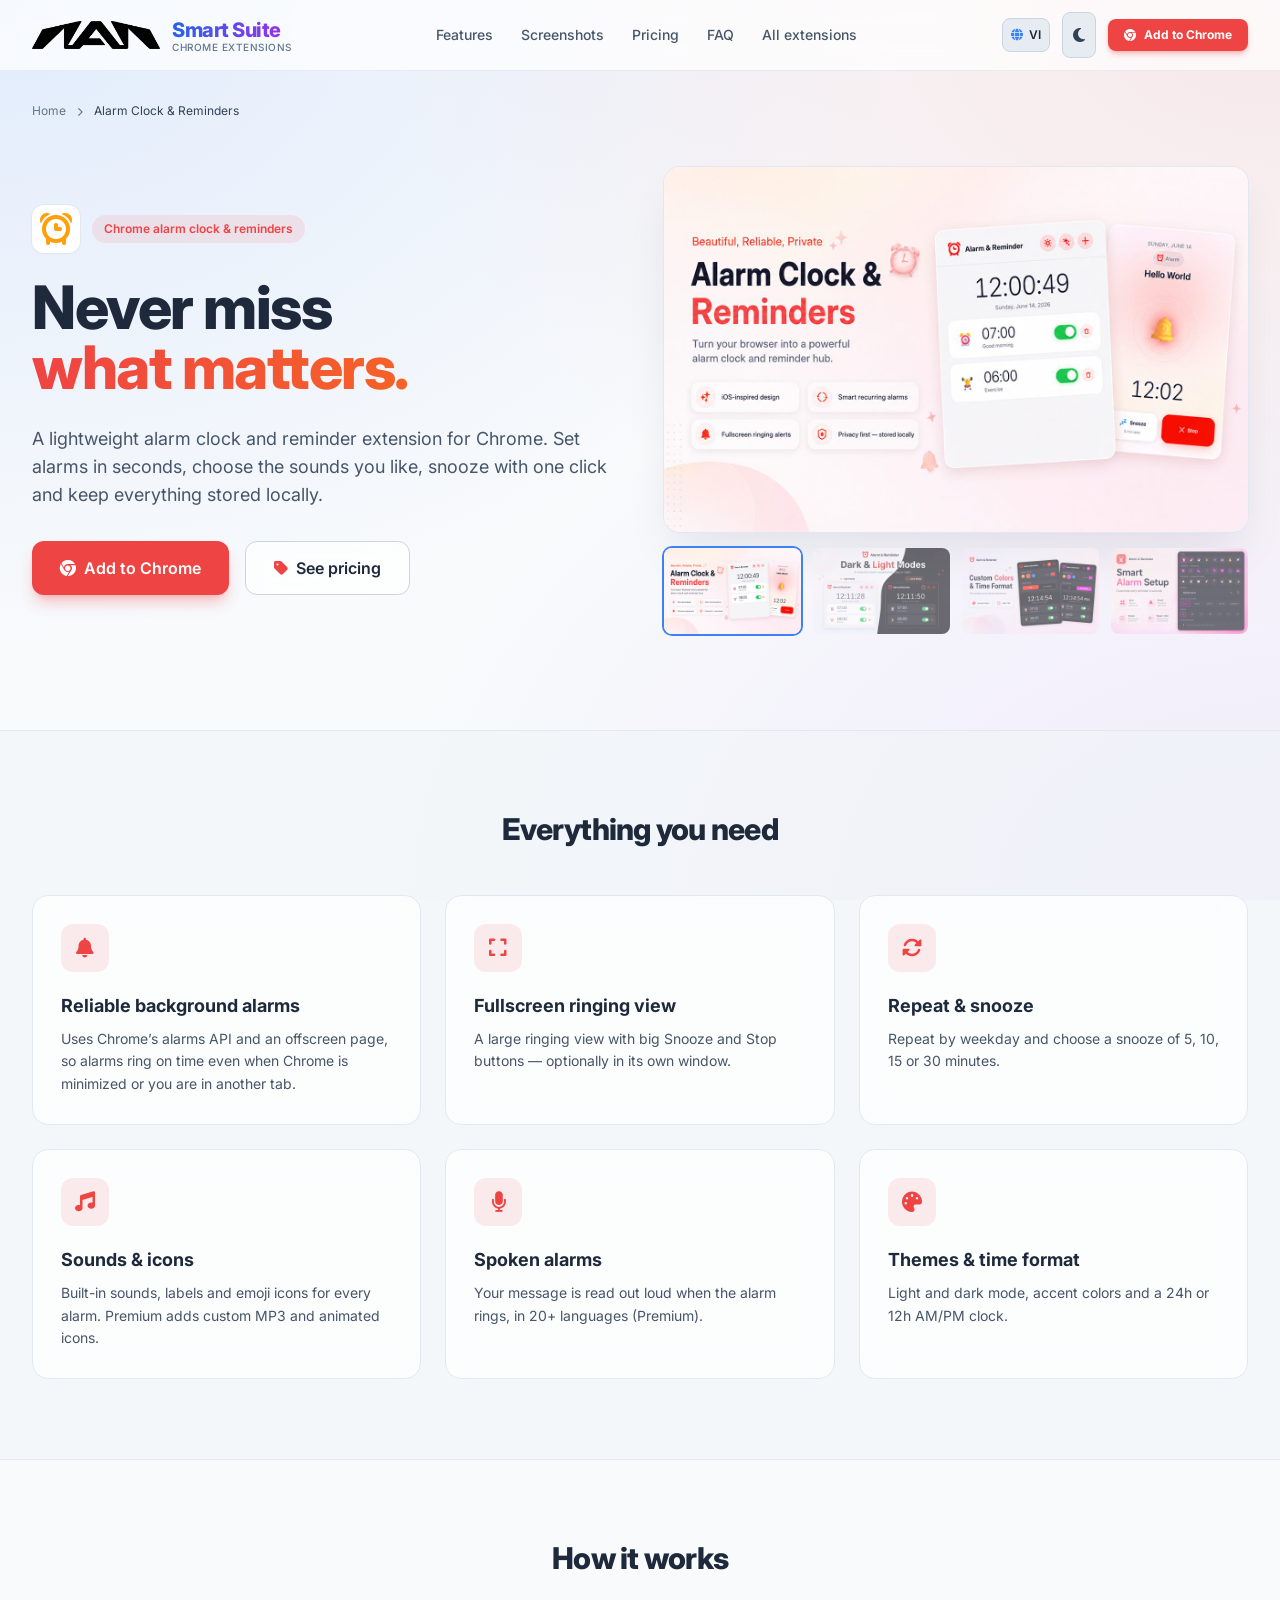
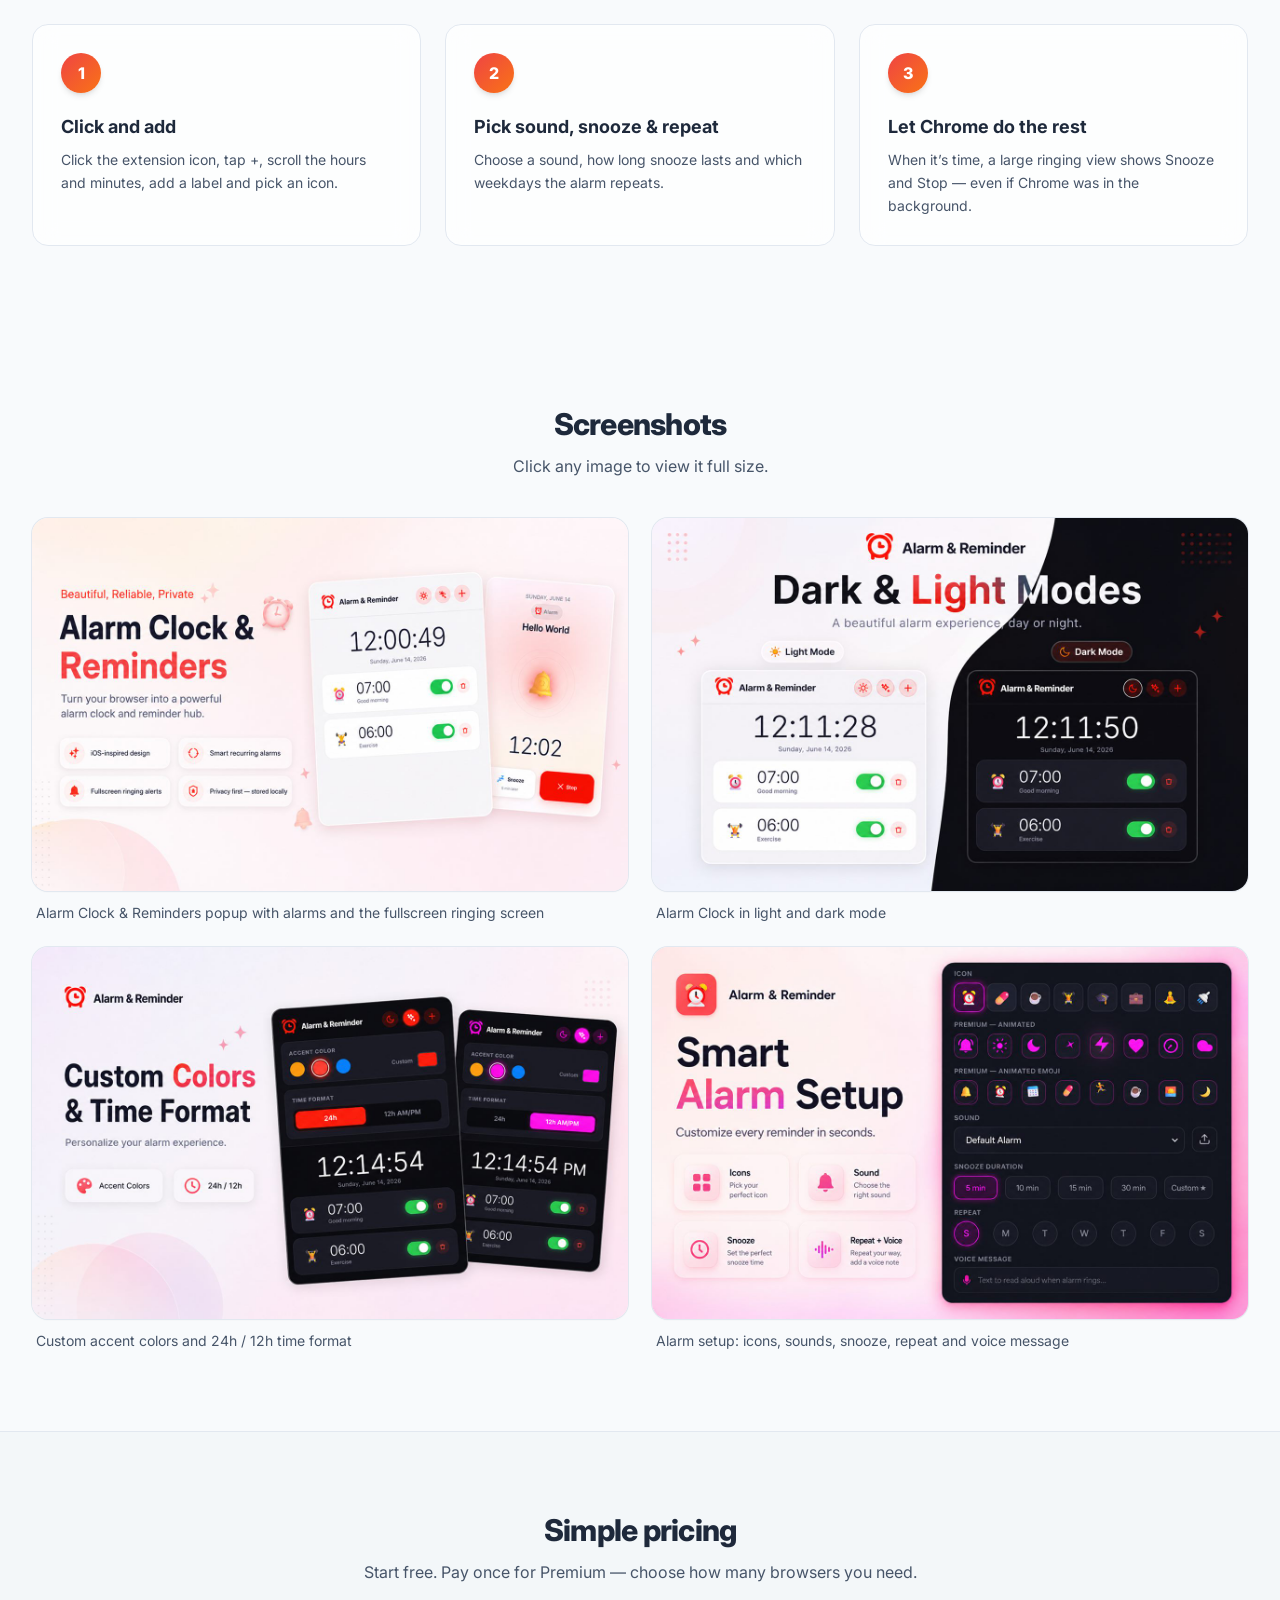
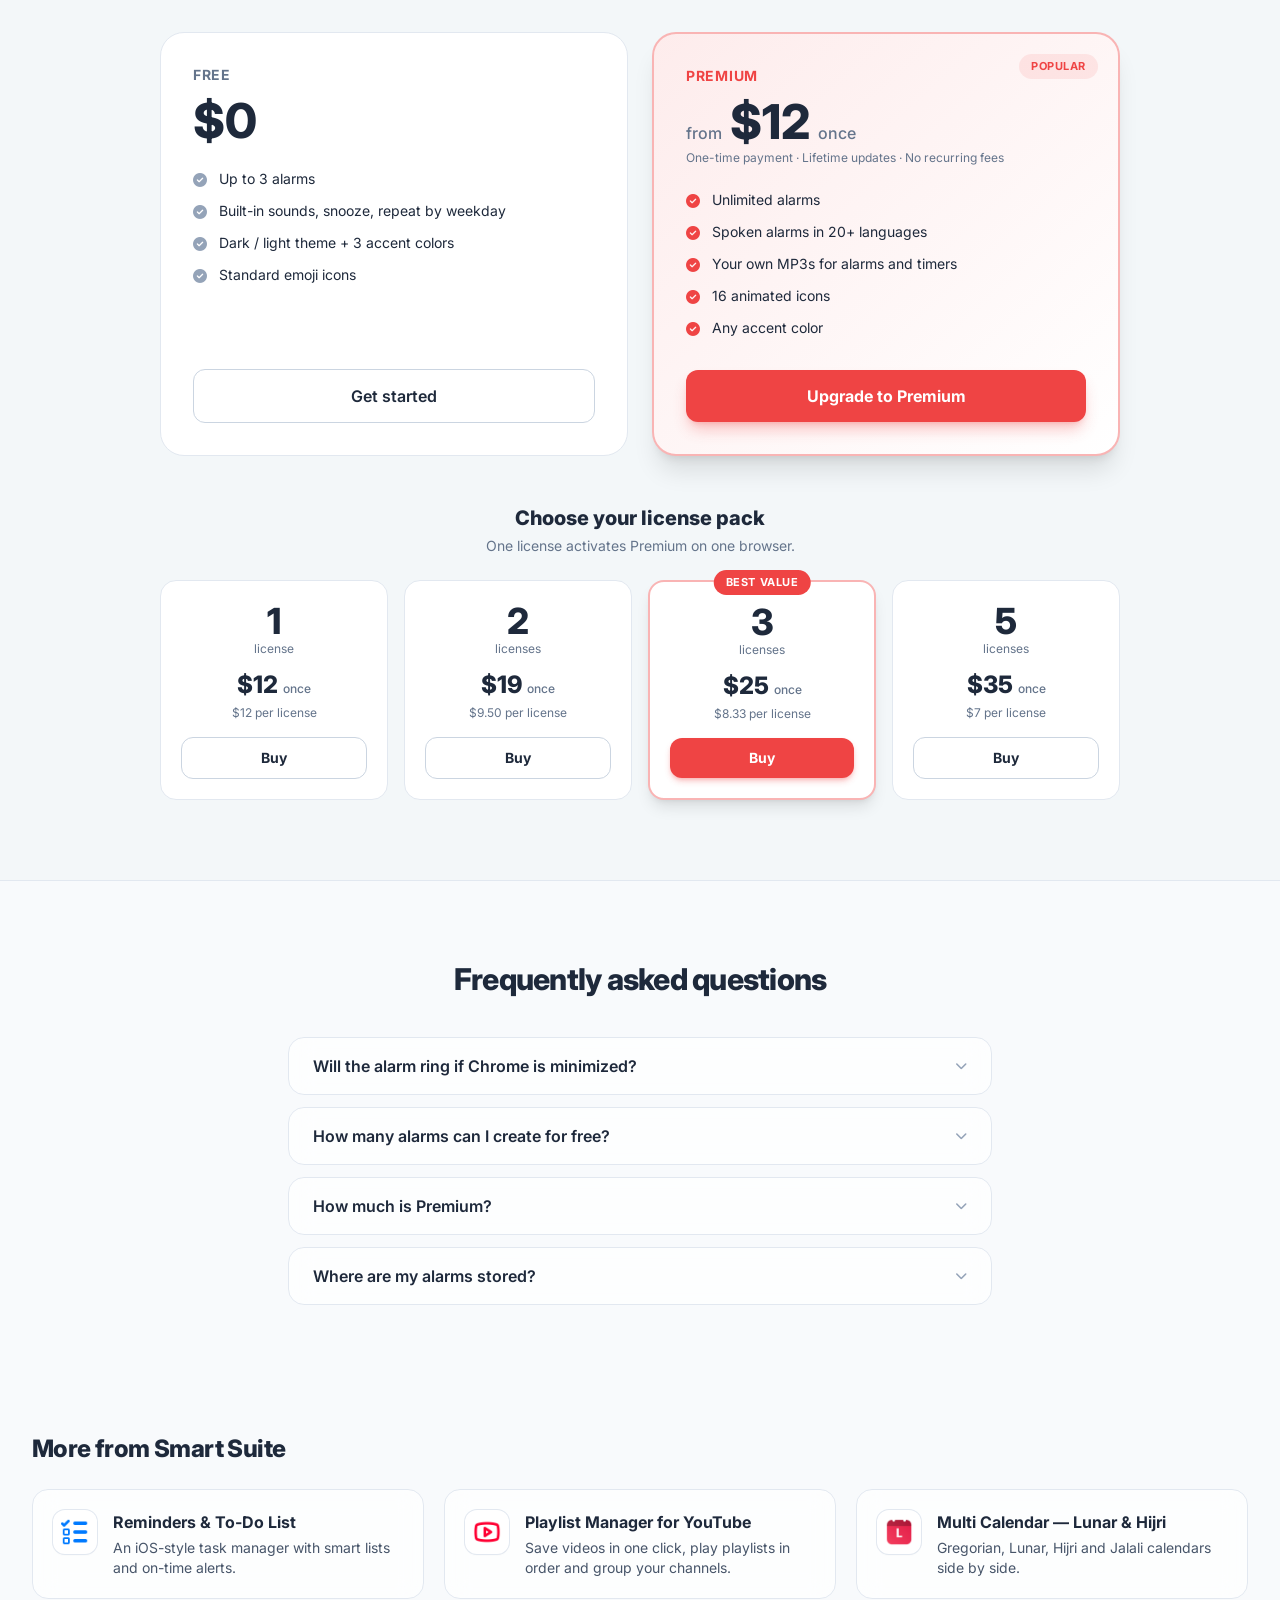
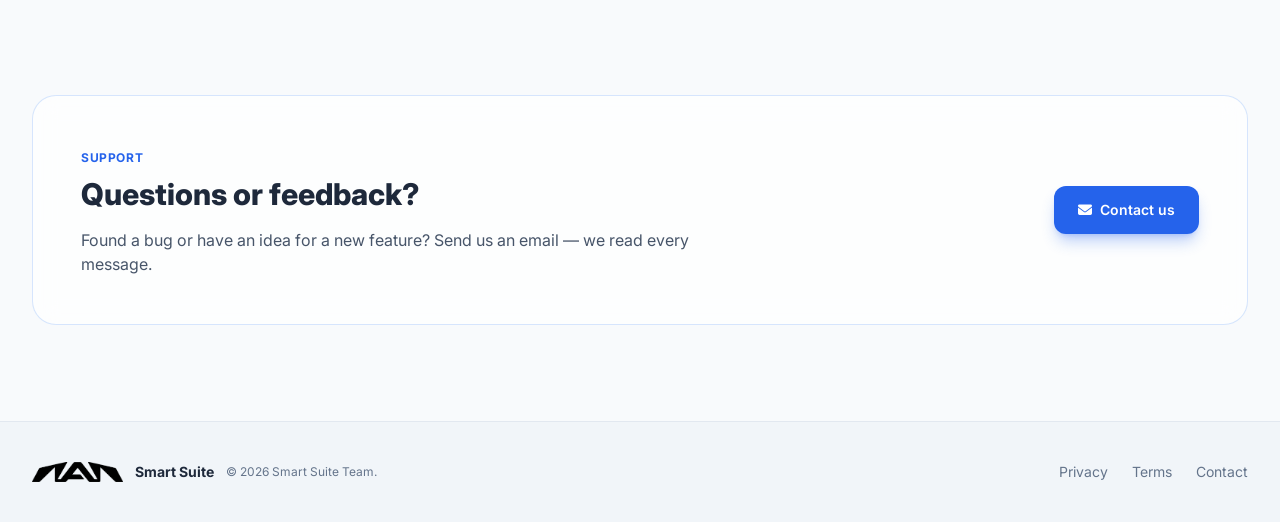
==== commit ce02cdaf: "Use brand logo in header and footer Co-Authored-By: Claude Opus 5.5 <noreply@anthropic.com>" ====
--- a/alarm.html
+++ b/alarm.html
@@ -134,9 +134,7 @@
   <header class="sticky top-0 z-40 w-full glass border-b border-slate-200/80 dark:border-slate-800/60">
     <div class="max-w-7xl mx-auto px-4 sm:px-6 lg:px-8 py-3 flex items-center justify-between gap-3">
       <a href="index.html" class="flex items-center gap-3 group shrink-0">
-        <div class="w-10 h-10 rounded-xl bg-gradient-to-tr from-blue-600 via-indigo-500 to-purple-600 flex items-center justify-center text-white text-lg shadow-lg shadow-blue-500/30 group-hover:scale-105 transition-transform">
-          <i class="fas fa-layer-group"></i>
-        </div>
+        <img src="images/logo-mark.png" width="480" height="105" alt="Smart Suite logo" class="h-6 sm:h-7 w-auto dark:invert group-hover:scale-105 transition-transform">
         <div class="hidden sm:block">
           <span class="text-xl font-extrabold tracking-tight bg-gradient-to-r from-blue-600 to-purple-600 dark:from-blue-400 dark:via-indigo-300 dark:to-purple-400 bg-clip-text text-transparent">Smart Suite</span>
           <span class="block text-[10px] text-slate-500 dark:text-slate-400 font-medium tracking-wider uppercase -mt-1" data-i18n="k24">Chrome Extensions</span>
@@ -472,7 +470,7 @@
   <footer class="border-t border-slate-200 dark:border-slate-800/80 mt-12 py-10 bg-slate-100 dark:bg-slate-950/80 text-slate-500 dark:text-slate-400 text-sm">
     <div class="max-w-7xl mx-auto px-4 sm:px-6 lg:px-8 flex flex-col md:flex-row justify-between items-center gap-6">
       <a href="index.html" class="flex flex-wrap items-center justify-center gap-3">
-        <div class="w-8 h-8 rounded-lg bg-blue-600 flex items-center justify-center text-white text-sm"><i class="fas fa-layer-group"></i></div>
+        <img src="images/logo-mark.png" width="480" height="105" alt="Smart Suite logo" class="h-5 w-auto dark:invert">
         <span class="font-bold text-slate-800 dark:text-slate-200">Smart Suite</span>
         <span class="text-xs">&copy; 2026 Smart Suite Team.</span>
       </a>
--- a/home.css
+++ b/home.css
@@ -1 +1 @@
-*,:after,:before{--tw-border-spacing-x:0;--tw-border-spacing-y:0;--tw-translate-x:0;--tw-translate-y:0;--tw-rotate:0;--tw-skew-x:0;--tw-skew-y:0;--tw-scale-x:1;--tw-scale-y:1;--tw-pan-x: ;--tw-pan-y: ;--tw-pinch-zoom: ;--tw-scroll-snap-strictness:proximity;--tw-gradient-from-position: ;--tw-gradient-via-position: ;--tw-gradient-to-position: ;--tw-ordinal: ;--tw-slashed-zero: ;--tw-numeric-figure: ;--tw-numeric-spacing: ;--tw-numeric-fraction: ;--tw-ring-inset: ;--tw-ring-offset-width:0px;--tw-ring-offset-color:#fff;--tw-ring-color:rgba(59,130,246,.5);--tw-ring-offset-shadow:0 0 #0000;--tw-ring-shadow:0 0 #0000;--tw-shadow:0 0 #0000;--tw-shadow-colored:0 0 #0000;--tw-blur: ;--tw-brightness: ;--tw-contrast: ;--tw-grayscale: ;--tw-hue-rotate: ;--tw-invert: ;--tw-saturate: ;--tw-sepia: ;--tw-drop-shadow: ;--tw-backdrop-blur: ;--tw-backdrop-brightness: ;--tw-backdrop-contrast: ;--tw-backdrop-grayscale: ;--tw-backdrop-hue-rotate: ;--tw-backdrop-invert: ;--tw-backdrop-opacity: ;--tw-backdrop-saturate: ;--tw-backdrop-sepia: ;--tw-contain-size: ;--tw-contain-layout: ;--tw-contain-paint: ;--tw-contain-style: }::backdrop{--tw-border-spacing-x:0;--tw-border-spacing-y:0;--tw-translate-x:0;--tw-translate-y:0;--tw-rotate:0;--tw-skew-x:0;--tw-skew-y:0;--tw-scale-x:1;--tw-scale-y:1;--tw-pan-x: ;--tw-pan-y: ;--tw-pinch-zoom: ;--tw-scroll-snap-strictness:proximity;--tw-gradient-from-position: ;--tw-gradient-via-position: ;--tw-gradient-to-position: ;--tw-ordinal: ;--tw-slashed-zero: ;--tw-numeric-figure: ;--tw-numeric-spacing: ;--tw-numeric-fraction: ;--tw-ring-inset: ;--tw-ring-offset-width:0px;--tw-ring-offset-color:#fff;--tw-ring-color:rgba(59,130,246,.5);--tw-ring-offset-shadow:0 0 #0000;--tw-ring-shadow:0 0 #0000;--tw-shadow:0 0 #0000;--tw-shadow-colored:0 0 #0000;--tw-blur: ;--tw-brightness: ;--tw-contrast: ;--tw-grayscale: ;--tw-hue-rotate: ;--tw-invert: ;--tw-saturate: ;--tw-sepia: ;--tw-drop-shadow: ;--tw-backdrop-blur: ;--tw-backdrop-brightness: ;--tw-backdrop-contrast: ;--tw-backdrop-grayscale: ;--tw-backdrop-hue-rotate: ;--tw-backdrop-invert: ;--tw-backdrop-opacity: ;--tw-backdrop-saturate: ;--tw-backdrop-sepia: ;--tw-contain-size: ;--tw-contain-layout: ;--tw-contain-paint: ;--tw-contain-style: }/*! tailwindcss v3.4.16 | MIT License | https://tailwindcss.com*/*,:after,:before{box-sizing:border-box;border:0 solid #e5e7eb}:after,:before{--tw-content:""}:host,html{line-height:1.5;-webkit-text-size-adjust:100%;-moz-tab-size:4;-o-tab-size:4;tab-size:4;font-family:Inter,sans-serif;font-feature-settings:normal;font-variation-settings:normal;-webkit-tap-highlight-color:transparent}body{margin:0;line-height:inherit}hr{height:0;color:inherit;border-top-width:1px}abbr:where([title]){-webkit-text-decoration:underline dotted;text-decoration:underline dotted}h1,h2,h3,h4,h5,h6{font-size:inherit;font-weight:inherit}a{color:inherit;text-decoration:inherit}b,strong{font-weight:bolder}code,kbd,pre,samp{font-family:ui-monospace,SFMono-Regular,Menlo,Monaco,Consolas,Liberation Mono,Courier New,monospace;font-feature-settings:normal;font-variation-settings:normal;font-size:1em}small{font-size:80%}sub,sup{font-size:75%;line-height:0;position:relative;vertical-align:baseline}sub{bottom:-.25em}sup{top:-.5em}table{text-indent:0;border-color:inherit;border-collapse:collapse}button,input,optgroup,select,textarea{font-family:inherit;font-feature-settings:inherit;font-variation-settings:inherit;font-size:100%;font-weight:inherit;line-height:inherit;letter-spacing:inherit;color:inherit;margin:0;padding:0}button,select{text-transform:none}button,input:where([type=button]),input:where([type=reset]),input:where([type=submit]){-webkit-appearance:button;background-color:transparent;background-image:none}:-moz-focusring{outline:auto}:-moz-ui-invalid{box-shadow:none}progress{vertical-align:baseline}::-webkit-inner-spin-button,::-webkit-outer-spin-button{height:auto}[type=search]{-webkit-appearance:textfield;outline-offset:-2px}::-webkit-search-decoration{-webkit-appearance:none}::-webkit-file-upload-button{-webkit-appearance:button;font:inherit}summary{display:list-item}blockquote,dd,dl,figure,h1,h2,h3,h4,h5,h6,hr,p,pre{margin:0}fieldset{margin:0}fieldset,legend{padding:0}menu,ol,ul{list-style:none;margin:0;padding:0}dialog{padding:0}textarea{resize:vertical}input::-moz-placeholder,textarea::-moz-placeholder{opacity:1;color:#9ca3af}input::placeholder,textarea::placeholder{opacity:1;color:#9ca3af}[role=button],button{cursor:pointer}:disabled{cursor:default}audio,canvas,embed,iframe,img,object,svg,video{display:block;vertical-align:middle}img,video{max-width:100%;height:auto}[hidden]:where(:not([hidden=until-found])){display:none}.pointer-events-none{pointer-events:none}.fixed{position:fixed}.absolute{position:absolute}.relative{position:relative}.sticky{position:sticky}.inset-0{inset:0}.-top-3{top:-.75rem}.left-0{left:0}.left-1\/2{left:50%}.left-2{left:.5rem}.left-3\.5{left:.875rem}.right-0{right:0}.right-2{right:.5rem}.right-4{right:1rem}.right-5{right:1.25rem}.top-0{top:0}.top-1\/2{top:50%}.top-10{top:2.5rem}.top-4{top:1rem}.top-5{top:1.25rem}.z-10{z-index:10}.z-40{z-index:40}.z-50{z-index:50}.z-\[60\]{z-index:60}.col-span-full{grid-column:1/-1}.mx-2{margin-left:.5rem;margin-right:.5rem}.mx-auto{margin-left:auto;margin-right:auto}.my-16{margin-top:4rem;margin-bottom:4rem}.-mt-1{margin-top:-.25rem}.mb-1{margin-bottom:.25rem}.mb-10{margin-bottom:2.5rem}.mb-12{margin-bottom:3rem}.mb-14{margin-bottom:3.5rem}.mb-16{margin-bottom:4rem}.mb-2{margin-bottom:.5rem}.mb-3{margin-bottom:.75rem}.mb-4{margin-bottom:1rem}.mb-5{margin-bottom:1.25rem}.mb-6{margin-bottom:1.5rem}.mb-8{margin-bottom:2rem}.mr-2{margin-right:.5rem}.mt-1{margin-top:.25rem}.mt-12{margin-top:3rem}.mt-2{margin-top:.5rem}.mt-20{margin-top:5rem}.mt-3{margin-top:.75rem}.mt-4{margin-top:1rem}.mt-auto{margin-top:auto}.block{display:block}.inline-block{display:inline-block}.flex{display:flex}.inline-flex{display:inline-flex}.grid{display:grid}.hidden{display:none}.aspect-\[16\/10\]{aspect-ratio:16/10}.aspect-\[16\/7\]{aspect-ratio:16/7}.h-10{height:2.5rem}.h-11{height:2.75rem}.h-12{height:3rem}.h-16{height:4rem}.h-2{height:.5rem}.h-5{height:1.25rem}.h-8{height:2rem}.h-9{height:2.25rem}.h-full{height:100%}.max-h-\[80vh\]{max-height:80vh}.max-h-\[90vh\]{max-height:90vh}.min-h-screen{min-height:100vh}.w-10{width:2.5rem}.w-11{width:2.75rem}.w-12{width:3rem}.w-16{width:4rem}.w-2{width:.5rem}.w-28{width:7rem}.w-5{width:1.25rem}.w-8{width:2rem}.w-9{width:2.25rem}.w-\[46\%\]{width:46%}.w-\[56\%\]{width:56%}.w-full{width:100%}.min-w-0{min-width:0}.max-w-2xl{max-width:42rem}.max-w-3xl{max-width:48rem}.max-w-4xl{max-width:56rem}.max-w-5xl{max-width:64rem}.max-w-6xl{max-width:72rem}.max-w-7xl{max-width:80rem}.max-w-xl{max-width:36rem}.flex-1{flex:1 1 0%}.shrink-0{flex-shrink:0}.-translate-x-1\/2{--tw-translate-x:-50%}.-translate-x-1\/2,.-translate-y-1\/2{transform:translate(var(--tw-translate-x),var(--tw-translate-y)) rotate(var(--tw-rotate)) skewX(var(--tw-skew-x)) skewY(var(--tw-skew-y)) scaleX(var(--tw-scale-x)) scaleY(var(--tw-scale-y))}.-translate-y-1\/2{--tw-translate-y:-50%}.-rotate-6{--tw-rotate:-6deg}.-rotate-6,.rotate-6{transform:translate(var(--tw-translate-x),var(--tw-translate-y)) rotate(var(--tw-rotate)) skewX(var(--tw-skew-x)) skewY(var(--tw-skew-y)) scaleX(var(--tw-scale-x)) scaleY(var(--tw-scale-y))}.rotate-6{--tw-rotate:6deg}@keyframes pulse{50%{opacity:.5}}.animate-pulse{animation:pulse 2s cubic-bezier(.4,0,.6,1) infinite}.cursor-pointer{cursor:pointer}.scroll-mt-20{scroll-margin-top:5rem}.scroll-mt-24{scroll-margin-top:6rem}.grid-cols-1{grid-template-columns:repeat(1,minmax(0,1fr))}.grid-cols-2{grid-template-columns:repeat(2,minmax(0,1fr))}.grid-cols-4{grid-template-columns:repeat(4,minmax(0,1fr))}.grid-cols-5{grid-template-columns:repeat(5,minmax(0,1fr))}.flex-col{flex-direction:column}.flex-wrap{flex-wrap:wrap}.items-start{align-items:flex-start}.items-center{align-items:center}.items-baseline{align-items:baseline}.justify-start{justify-content:flex-start}.justify-end{justify-content:flex-end}.justify-center{justify-content:center}.justify-between{justify-content:space-between}.gap-1{gap:.25rem}.gap-1\.5{gap:.375rem}.gap-10{gap:2.5rem}.gap-12{gap:3rem}.gap-2{gap:.5rem}.gap-3{gap:.75rem}.gap-4{gap:1rem}.gap-5{gap:1.25rem}.gap-6{gap:1.5rem}.gap-7{gap:1.75rem}.gap-8{gap:2rem}.space-y-2>:not([hidden])~:not([hidden]){--tw-space-y-reverse:0;margin-top:calc(.5rem*(1 - var(--tw-space-y-reverse)));margin-bottom:calc(.5rem*var(--tw-space-y-reverse))}.space-y-24>:not([hidden])~:not([hidden]){--tw-space-y-reverse:0;margin-top:calc(6rem*(1 - var(--tw-space-y-reverse)));margin-bottom:calc(6rem*var(--tw-space-y-reverse))}.space-y-3>:not([hidden])~:not([hidden]){--tw-space-y-reverse:0;margin-top:calc(.75rem*(1 - var(--tw-space-y-reverse)));margin-bottom:calc(.75rem*var(--tw-space-y-reverse))}.overflow-hidden{overflow:hidden}.overflow-x-auto{overflow-x:auto}.overflow-y-auto{overflow-y:auto}.whitespace-nowrap{white-space:nowrap}.rounded{border-radius:.25rem}.rounded-2xl{border-radius:1rem}.rounded-3xl{border-radius:1.5rem}.rounded-full{border-radius:9999px}.rounded-lg{border-radius:.5rem}.rounded-md{border-radius:.375rem}.rounded-xl{border-radius:.75rem}.border{border-width:1px}.border-2{border-width:2px}.border-y{border-top-width:1px}.border-b,.border-y{border-bottom-width:1px}.border-l{border-left-width:1px}.border-t{border-top-width:1px}.border-blue-500{--tw-border-opacity:1;border-color:rgb(59 130 246/var(--tw-border-opacity,1))}.border-blue-500\/20{border-color:rgba(59,130,246,.2)}.border-blue-500\/40{border-color:rgba(59,130,246,.4)}.border-blue-600{--tw-border-opacity:1;border-color:rgb(37 99 235/var(--tw-border-opacity,1))}.border-pink-500\/40{border-color:rgba(236,72,153,.4)}.border-red-500\/40{border-color:rgba(239,68,68,.4)}.border-rose-500\/40{border-color:rgba(244,63,94,.4)}.border-slate-200{--tw-border-opacity:1;border-color:rgb(226 232 240/var(--tw-border-opacity,1))}.border-slate-200\/80{border-color:rgba(226,232,240,.8)}.border-slate-300{--tw-border-opacity:1;border-color:rgb(203 213 225/var(--tw-border-opacity,1))}.border-transparent{border-color:transparent}.bg-blue-500{--tw-bg-opacity:1;background-color:rgb(59 130 246/var(--tw-bg-opacity,1))}.bg-blue-500\/10{background-color:rgba(59,130,246,.1)}.bg-blue-600{--tw-bg-opacity:1;background-color:rgb(37 99 235/var(--tw-bg-opacity,1))}.bg-emerald-500\/10{background-color:rgba(16,185,129,.1)}.bg-pink-500{--tw-bg-opacity:1;background-color:rgb(236 72 153/var(--tw-bg-opacity,1))}.bg-pink-500\/10{background-color:rgba(236,72,153,.1)}.bg-purple-500\/10{background-color:rgba(168,85,247,.1)}.bg-red-500{--tw-bg-opacity:1;background-color:rgb(239 68 68/var(--tw-bg-opacity,1))}.bg-red-500\/10{background-color:rgba(239,68,68,.1)}.bg-rose-500{--tw-bg-opacity:1;background-color:rgb(244 63 94/var(--tw-bg-opacity,1))}.bg-rose-500\/10{background-color:rgba(244,63,94,.1)}.bg-slate-100{--tw-bg-opacity:1;background-color:rgb(241 245 249/var(--tw-bg-opacity,1))}.bg-slate-100\/60{background-color:rgba(241,245,249,.6)}.bg-slate-200{--tw-bg-opacity:1;background-color:rgb(226 232 240/var(--tw-bg-opacity,1))}.bg-slate-200\/80{background-color:rgba(226,232,240,.8)}.bg-slate-50{--tw-bg-opacity:1;background-color:rgb(248 250 252/var(--tw-bg-opacity,1))}.bg-slate-950\/70{background-color:rgba(2,6,23,.7)}.bg-slate-950\/90{background-color:rgba(2,6,23,.9)}.bg-white{--tw-bg-opacity:1;background-color:rgb(255 255 255/var(--tw-bg-opacity,1))}.bg-white\/10{background-color:hsla(0,0%,100%,.1)}.bg-gradient-to-br{background-image:linear-gradient(to bottom right,var(--tw-gradient-stops))}.bg-gradient-to-r{background-image:linear-gradient(to right,var(--tw-gradient-stops))}.bg-gradient-to-tr{background-image:linear-gradient(to top right,var(--tw-gradient-stops))}.from-blue-100\/60{--tw-gradient-from:rgba(219,234,254,.6) var(--tw-gradient-from-position);--tw-gradient-to:rgba(219,234,254,0) var(--tw-gradient-to-position);--tw-gradient-stops:var(--tw-gradient-from),var(--tw-gradient-to)}.from-blue-500{--tw-gradient-from:#3b82f6 var(--tw-gradient-from-position);--tw-gradient-to:rgba(59,130,246,0) var(--tw-gradient-to-position);--tw-gradient-stops:var(--tw-gradient-from),var(--tw-gradient-to)}.from-blue-500\/10{--tw-gradient-from:rgba(59,130,246,.1) var(--tw-gradient-from-position);--tw-gradient-to:rgba(59,130,246,0) var(--tw-gradient-to-position);--tw-gradient-stops:var(--tw-gradient-from),var(--tw-gradient-to)}.from-blue-600{--tw-gradient-from:#2563eb var(--tw-gradient-from-position);--tw-gradient-to:rgba(37,99,235,0) var(--tw-gradient-to-position);--tw-gradient-stops:var(--tw-gradient-from),var(--tw-gradient-to)}.from-pink-500{--tw-gradient-from:#ec4899 var(--tw-gradient-from-position);--tw-gradient-to:rgba(236,72,153,0) var(--tw-gradient-to-position);--tw-gradient-stops:var(--tw-gradient-from),var(--tw-gradient-to)}.from-pink-500\/10{--tw-gradient-from:rgba(236,72,153,.1) var(--tw-gradient-from-position);--tw-gradient-to:rgba(236,72,153,0) var(--tw-gradient-to-position);--tw-gradient-stops:var(--tw-gradient-from),var(--tw-gradient-to)}.from-red-500{--tw-gradient-from:#ef4444 var(--tw-gradient-from-position);--tw-gradient-to:rgba(239,68,68,0) var(--tw-gradient-to-position);--tw-gradient-stops:var(--tw-gradient-from),var(--tw-gradient-to)}.from-red-500\/10{--tw-gradient-from:rgba(239,68,68,.1) var(--tw-gradient-from-position);--tw-gradient-to:rgba(239,68,68,0) var(--tw-gradient-to-position);--tw-gradient-stops:var(--tw-gradient-from),var(--tw-gradient-to)}.from-rose-500{--tw-gradient-from:#f43f5e var(--tw-gradient-from-position);--tw-gradient-to:rgba(244,63,94,0) var(--tw-gradient-to-position);--tw-gradient-stops:var(--tw-gradient-from),var(--tw-gradient-to)}.from-rose-500\/10{--tw-gradient-from:rgba(244,63,94,.1) var(--tw-gradient-from-position);--tw-gradient-to:rgba(244,63,94,0) var(--tw-gradient-to-position);--tw-gradient-stops:var(--tw-gradient-from),var(--tw-gradient-to)}.via-blue-500{--tw-gradient-to:rgba(59,130,246,0) var(--tw-gradient-to-position);--tw-gradient-stops:var(--tw-gradient-from),#3b82f6 var(--tw-gradient-via-position),var(--tw-gradient-to)}.via-indigo-50\/40{--tw-gradient-to:rgba(238,242,255,0) var(--tw-gradient-to-position);--tw-gradient-stops:var(--tw-gradient-from),rgba(238,242,255,.4) var(--tw-gradient-via-position),var(--tw-gradient-to)}.via-indigo-500{--tw-gradient-to:rgba(99,102,241,0) var(--tw-gradient-to-position);--tw-gradient-stops:var(--tw-gradient-from),#6366f1 var(--tw-gradient-via-position),var(--tw-gradient-to)}.to-indigo-500{--tw-gradient-to:#6366f1 var(--tw-gradient-to-position)}.to-indigo-600{--tw-gradient-to:#4f46e5 var(--tw-gradient-to-position)}.to-orange-500{--tw-gradient-to:#f97316 var(--tw-gradient-to-position)}.to-purple-500{--tw-gradient-to:#a855f7 var(--tw-gradient-to-position)}.to-purple-600{--tw-gradient-to:#9333ea var(--tw-gradient-to-position)}.to-red-600{--tw-gradient-to:#dc2626 var(--tw-gradient-to-position)}.to-rose-500{--tw-gradient-to:#f43f5e var(--tw-gradient-to-position)}.to-rose-600{--tw-gradient-to:#e11d48 var(--tw-gradient-to-position)}.to-transparent{--tw-gradient-to:transparent var(--tw-gradient-to-position)}.to-white\/40{--tw-gradient-to:hsla(0,0%,100%,.4) var(--tw-gradient-to-position)}.bg-clip-text{-webkit-background-clip:text;background-clip:text}.object-contain{-o-object-fit:contain;object-fit:contain}.object-cover{-o-object-fit:cover;object-fit:cover}.p-2{padding:.5rem}.p-2\.5{padding:.625rem}.p-3{padding:.75rem}.p-4{padding:1rem}.p-5{padding:1.25rem}.p-6{padding:1.5rem}.p-7{padding:1.75rem}.p-8{padding:2rem}.px-1{padding-left:.25rem;padding-right:.25rem}.px-2\.5{padding-left:.625rem;padding-right:.625rem}.px-3{padding-left:.75rem;padding-right:.75rem}.px-3\.5{padding-left:.875rem;padding-right:.875rem}.px-4{padding-left:1rem;padding-right:1rem}.px-6{padding-left:1.5rem;padding-right:1.5rem}.px-7{padding-left:1.75rem;padding-right:1.75rem}.px-8{padding-left:2rem;padding-right:2rem}.py-0\.5{padding-top:.125rem;padding-bottom:.125rem}.py-1{padding-top:.25rem;padding-bottom:.25rem}.py-1\.5{padding-top:.375rem;padding-bottom:.375rem}.py-10{padding-top:2.5rem;padding-bottom:2.5rem}.py-12{padding-top:3rem;padding-bottom:3rem}.py-16{padding-top:4rem;padding-bottom:4rem}.py-2{padding-top:.5rem;padding-bottom:.5rem}.py-2\.5{padding-top:.625rem;padding-bottom:.625rem}.py-20{padding-top:5rem;padding-bottom:5rem}.py-3{padding-top:.75rem;padding-bottom:.75rem}.py-3\.5{padding-top:.875rem;padding-bottom:.875rem}.py-4{padding-top:1rem;padding-bottom:1rem}.pb-1{padding-bottom:.25rem}.pb-16{padding-bottom:4rem}.pb-4{padding-bottom:1rem}.pl-10{padding-left:2.5rem}.pr-10{padding-right:2.5rem}.pr-4{padding-right:1rem}.pt-16{padding-top:4rem}.pt-4{padding-top:1rem}.pt-6{padding-top:1.5rem}.pt-8{padding-top:2rem}.text-center{text-align:center}.text-2xl{font-size:1.5rem;line-height:2rem}.text-3xl{font-size:1.875rem;line-height:2.25rem}.text-4xl{font-size:2.25rem;line-height:2.5rem}.text-5xl{font-size:3rem;line-height:1}.text-6xl{font-size:3.75rem;line-height:1}.text-\[10px\]{font-size:10px}.text-\[11px\]{font-size:11px}.text-\[9px\]{font-size:9px}.text-base{font-size:1rem;line-height:1.5rem}.text-lg{font-size:1.125rem;line-height:1.75rem}.text-sm{font-size:.875rem;line-height:1.25rem}.text-xl{font-size:1.25rem;line-height:1.75rem}.text-xs{font-size:.75rem;line-height:1rem}.font-bold{font-weight:700}.font-extrabold{font-weight:800}.font-medium{font-weight:500}.font-semibold{font-weight:600}.uppercase{text-transform:uppercase}.leading-relaxed{line-height:1.625}.leading-snug{line-height:1.375}.leading-tight{line-height:1.25}.tracking-tight{letter-spacing:-.025em}.tracking-wider{letter-spacing:.05em}.text-amber-400{--tw-text-opacity:1;color:rgb(251 191 36/var(--tw-text-opacity,1))}.text-amber-500{--tw-text-opacity:1;color:rgb(245 158 11/var(--tw-text-opacity,1))}.text-blue-500{--tw-text-opacity:1;color:rgb(59 130 246/var(--tw-text-opacity,1))}.text-blue-600{--tw-text-opacity:1;color:rgb(37 99 235/var(--tw-text-opacity,1))}.text-emerald-500{--tw-text-opacity:1;color:rgb(16 185 129/var(--tw-text-opacity,1))}.text-pink-500{--tw-text-opacity:1;color:rgb(236 72 153/var(--tw-text-opacity,1))}.text-purple-500{--tw-text-opacity:1;color:rgb(168 85 247/var(--tw-text-opacity,1))}.text-red-500{--tw-text-opacity:1;color:rgb(239 68 68/var(--tw-text-opacity,1))}.text-rose-500{--tw-text-opacity:1;color:rgb(244 63 94/var(--tw-text-opacity,1))}.text-slate-300{--tw-text-opacity:1;color:rgb(203 213 225/var(--tw-text-opacity,1))}.text-slate-400{--tw-text-opacity:1;color:rgb(148 163 184/var(--tw-text-opacity,1))}.text-slate-500{--tw-text-opacity:1;color:rgb(100 116 139/var(--tw-text-opacity,1))}.text-slate-600{--tw-text-opacity:1;color:rgb(71 85 105/var(--tw-text-opacity,1))}.text-slate-700{--tw-text-opacity:1;color:rgb(51 65 85/var(--tw-text-opacity,1))}.text-slate-800{--tw-text-opacity:1;color:rgb(30 41 59/var(--tw-text-opacity,1))}.text-slate-900{--tw-text-opacity:1;color:rgb(15 23 42/var(--tw-text-opacity,1))}.text-transparent{color:transparent}.text-white{--tw-text-opacity:1;color:rgb(255 255 255/var(--tw-text-opacity,1))}.opacity-100{opacity:1}.opacity-60{opacity:.6}.opacity-90{opacity:.9}.shadow-2xl{--tw-shadow:0 25px 50px -12px rgba(0,0,0,.25);--tw-shadow-colored:0 25px 50px -12px var(--tw-shadow-color)}.shadow-2xl,.shadow-lg{box-shadow:var(--tw-ring-offset-shadow,0 0 #0000),var(--tw-ring-shadow,0 0 #0000),var(--tw-shadow)}.shadow-lg{--tw-shadow:0 10px 15px -3px rgba(0,0,0,.1),0 4px 6px -4px rgba(0,0,0,.1);--tw-shadow-colored:0 10px 15px -3px var(--tw-shadow-color),0 4px 6px -4px var(--tw-shadow-color)}.shadow-md{--tw-shadow:0 4px 6px -1px rgba(0,0,0,.1),0 2px 4px -2px rgba(0,0,0,.1);--tw-shadow-colored:0 4px 6px -1px var(--tw-shadow-color),0 2px 4px -2px var(--tw-shadow-color)}.shadow-md,.shadow-sm{box-shadow:var(--tw-ring-offset-shadow,0 0 #0000),var(--tw-ring-shadow,0 0 #0000),var(--tw-shadow)}.shadow-sm{--tw-shadow:0 1px 2px 0 rgba(0,0,0,.05);--tw-shadow-colored:0 1px 2px 0 var(--tw-shadow-color)}.shadow-xl{--tw-shadow:0 20px 25px -5px rgba(0,0,0,.1),0 8px 10px -6px rgba(0,0,0,.1);--tw-shadow-colored:0 20px 25px -5px var(--tw-shadow-color),0 8px 10px -6px var(--tw-shadow-color);box-shadow:var(--tw-ring-offset-shadow,0 0 #0000),var(--tw-ring-shadow,0 0 #0000),var(--tw-shadow)}.shadow-blue-500\/20{--tw-shadow-color:rgba(59,130,246,.2);--tw-shadow:var(--tw-shadow-colored)}.shadow-blue-500\/30{--tw-shadow-color:rgba(59,130,246,.3);--tw-shadow:var(--tw-shadow-colored)}.shadow-blue-600\/20{--tw-shadow-color:rgba(37,99,235,.2);--tw-shadow:var(--tw-shadow-colored)}.shadow-blue-600\/30{--tw-shadow-color:rgba(37,99,235,.3);--tw-shadow:var(--tw-shadow-colored)}.shadow-pink-500\/30{--tw-shadow-color:rgba(236,72,153,.3);--tw-shadow:var(--tw-shadow-colored)}.shadow-red-500\/30{--tw-shadow-color:rgba(239,68,68,.3);--tw-shadow:var(--tw-shadow-colored)}.shadow-rose-500\/30{--tw-shadow-color:rgba(244,63,94,.3);--tw-shadow:var(--tw-shadow-colored)}.shadow-slate-900\/10{--tw-shadow-color:rgba(15,23,42,.1);--tw-shadow:var(--tw-shadow-colored)}.ring{--tw-ring-offset-shadow:var(--tw-ring-inset) 0 0 0 var(--tw-ring-offset-width) var(--tw-ring-offset-color);--tw-ring-shadow:var(--tw-ring-inset) 0 0 0 calc(3px + var(--tw-ring-offset-width)) var(--tw-ring-color)}.ring,.ring-1{box-shadow:var(--tw-ring-offset-shadow),var(--tw-ring-shadow),var(--tw-shadow,0 0 #0000)}.ring-1{--tw-ring-offset-shadow:var(--tw-ring-inset) 0 0 0 var(--tw-ring-offset-width) var(--tw-ring-offset-color);--tw-ring-shadow:var(--tw-ring-inset) 0 0 0 calc(1px + var(--tw-ring-offset-width)) var(--tw-ring-color)}.ring-2{--tw-ring-offset-shadow:var(--tw-ring-inset) 0 0 0 var(--tw-ring-offset-width) var(--tw-ring-offset-color);--tw-ring-shadow:var(--tw-ring-inset) 0 0 0 calc(2px + var(--tw-ring-offset-width)) var(--tw-ring-color);box-shadow:var(--tw-ring-offset-shadow),var(--tw-ring-shadow),var(--tw-shadow,0 0 #0000)}.ring-blue-500{--tw-ring-opacity:1;--tw-ring-color:rgb(59 130 246/var(--tw-ring-opacity,1))}.ring-slate-200{--tw-ring-opacity:1;--tw-ring-color:rgb(226 232 240/var(--tw-ring-opacity,1))}.ring-transparent{--tw-ring-color:transparent}.filter{filter:var(--tw-blur) var(--tw-brightness) var(--tw-contrast) var(--tw-grayscale) var(--tw-hue-rotate) var(--tw-invert) var(--tw-saturate) var(--tw-sepia) var(--tw-drop-shadow)}.backdrop-blur-md{--tw-backdrop-blur:blur(12px)}.backdrop-blur-md,.backdrop-blur-sm{-webkit-backdrop-filter:var(--tw-backdrop-blur) var(--tw-backdrop-brightness) var(--tw-backdrop-contrast) var(--tw-backdrop-grayscale) var(--tw-backdrop-hue-rotate) var(--tw-backdrop-invert) var(--tw-backdrop-opacity) var(--tw-backdrop-saturate) var(--tw-backdrop-sepia);backdrop-filter:var(--tw-backdrop-blur) var(--tw-backdrop-brightness) var(--tw-backdrop-contrast) var(--tw-backdrop-grayscale) var(--tw-backdrop-hue-rotate) var(--tw-backdrop-invert) var(--tw-backdrop-opacity) var(--tw-backdrop-saturate) var(--tw-backdrop-sepia)}.backdrop-blur-sm{--tw-backdrop-blur:blur(4px)}.transition-all{transition-property:all;transition-timing-function:cubic-bezier(.4,0,.2,1);transition-duration:.15s}.transition-colors{transition-property:color,background-color,border-color,text-decoration-color,fill,stroke;transition-timing-function:cubic-bezier(.4,0,.2,1);transition-duration:.15s}.transition-transform{transition-property:transform;transition-timing-function:cubic-bezier(.4,0,.2,1);transition-duration:.15s}.duration-300{transition-duration:.3s}.duration-500{transition-duration:.5s}html{scroll-behavior:smooth}body{font-family:Inter,sans-serif}.glass{background:hsla(0,0%,100%,.7);backdrop-filter:blur(12px);-webkit-backdrop-filter:blur(12px)}.dark .glass{background:hsla(0,0%,100%,.04)}.bg-mesh{background-image:radial-gradient(at 0 0,rgba(59,130,246,.12) 0,transparent 50%),radial-gradient(at 100% 0,rgba(239,68,68,.1) 0,transparent 50%),radial-gradient(at 100% 100%,rgba(147,51,234,.08) 0,transparent 50%);background-attachment:fixed}.dark .bg-mesh{background-image:radial-gradient(at 0 0,rgba(59,130,246,.2) 0,transparent 50%),radial-gradient(at 100% 0,rgba(239,68,68,.16) 0,transparent 50%),radial-gradient(at 100% 100%,rgba(147,51,234,.15) 0,transparent 50%),radial-gradient(at 0 100%,rgba(16,185,129,.12) 0,transparent 50%)}.card-hover{transition:all .3s cubic-bezier(.4,0,.2,1)}.card-hover:hover{transform:translateY(-5px);box-shadow:0 20px 30px -10px rgba(59,130,246,.25)}.scrollbar-none::-webkit-scrollbar{display:none}.scrollbar-none{scrollbar-width:none}.fan img{transition:transform .4s cubic-bezier(.4,0,.2,1)}.fan:hover .fan-left{transform:translateX(-24px) rotate(-8deg)}.fan:hover .fan-right{transform:translateX(24px) rotate(8deg)}details>summary{list-style:none}details>summary::-webkit-details-marker{display:none}details[open] .faq-chevron{transform:rotate(180deg)}.selection\:bg-blue-500 ::-moz-selection{--tw-bg-opacity:1;background-color:rgb(59 130 246/var(--tw-bg-opacity,1))}.selection\:bg-blue-500 ::selection{--tw-bg-opacity:1;background-color:rgb(59 130 246/var(--tw-bg-opacity,1))}.selection\:text-white ::-moz-selection{--tw-text-opacity:1;color:rgb(255 255 255/var(--tw-text-opacity,1))}.selection\:text-white ::selection{--tw-text-opacity:1;color:rgb(255 255 255/var(--tw-text-opacity,1))}.selection\:bg-blue-500::-moz-selection{--tw-bg-opacity:1;background-color:rgb(59 130 246/var(--tw-bg-opacity,1))}.selection\:bg-blue-500::selection{--tw-bg-opacity:1;background-color:rgb(59 130 246/var(--tw-bg-opacity,1))}.selection\:text-white::-moz-selection{--tw-text-opacity:1;color:rgb(255 255 255/var(--tw-text-opacity,1))}.selection\:text-white::selection{--tw-text-opacity:1;color:rgb(255 255 255/var(--tw-text-opacity,1))}.hover\:scale-105:hover{--tw-scale-x:1.05;--tw-scale-y:1.05;transform:translate(var(--tw-translate-x),var(--tw-translate-y)) rotate(var(--tw-rotate)) skewX(var(--tw-skew-x)) skewY(var(--tw-skew-y)) scaleX(var(--tw-scale-x)) scaleY(var(--tw-scale-y))}.hover\:border-blue-500:hover{--tw-border-opacity:1;border-color:rgb(59 130 246/var(--tw-border-opacity,1))}.hover\:bg-blue-500:hover{--tw-bg-opacity:1;background-color:rgb(59 130 246/var(--tw-bg-opacity,1))}.hover\:bg-pink-400:hover{--tw-bg-opacity:1;background-color:rgb(244 114 182/var(--tw-bg-opacity,1))}.hover\:bg-red-400:hover{--tw-bg-opacity:1;background-color:rgb(248 113 113/var(--tw-bg-opacity,1))}.hover\:bg-rose-400:hover{--tw-bg-opacity:1;background-color:rgb(251 113 133/var(--tw-bg-opacity,1))}.hover\:bg-slate-100:hover{--tw-bg-opacity:1;background-color:rgb(241 245 249/var(--tw-bg-opacity,1))}.hover\:bg-slate-200:hover{--tw-bg-opacity:1;background-color:rgb(226 232 240/var(--tw-bg-opacity,1))}.hover\:bg-slate-200\/80:hover{background-color:rgba(226,232,240,.8)}.hover\:bg-slate-50:hover{--tw-bg-opacity:1;background-color:rgb(248 250 252/var(--tw-bg-opacity,1))}.hover\:bg-white\/20:hover{background-color:hsla(0,0%,100%,.2)}.hover\:from-blue-500:hover{--tw-gradient-from:#3b82f6 var(--tw-gradient-from-position);--tw-gradient-to:rgba(59,130,246,0) var(--tw-gradient-to-position);--tw-gradient-stops:var(--tw-gradient-from),var(--tw-gradient-to)}.hover\:to-indigo-500:hover{--tw-gradient-to:#6366f1 var(--tw-gradient-to-position)}.hover\:text-blue-500:hover{--tw-text-opacity:1;color:rgb(59 130 246/var(--tw-text-opacity,1))}.hover\:text-blue-600:hover{--tw-text-opacity:1;color:rgb(37 99 235/var(--tw-text-opacity,1))}.hover\:text-slate-900:hover{--tw-text-opacity:1;color:rgb(15 23 42/var(--tw-text-opacity,1))}.hover\:opacity-100:hover{opacity:1}.hover\:shadow-xl:hover{--tw-shadow:0 20px 25px -5px rgba(0,0,0,.1),0 8px 10px -6px rgba(0,0,0,.1);--tw-shadow-colored:0 20px 25px -5px var(--tw-shadow-color),0 8px 10px -6px var(--tw-shadow-color);box-shadow:var(--tw-ring-offset-shadow,0 0 #0000),var(--tw-ring-shadow,0 0 #0000),var(--tw-shadow)}.hover\:ring-2:hover{--tw-ring-offset-shadow:var(--tw-ring-inset) 0 0 0 var(--tw-ring-offset-width) var(--tw-ring-offset-color);--tw-ring-shadow:var(--tw-ring-inset) 0 0 0 calc(2px + var(--tw-ring-offset-width)) var(--tw-ring-color);box-shadow:var(--tw-ring-offset-shadow),var(--tw-ring-shadow),var(--tw-shadow,0 0 #0000)}.hover\:ring-blue-500:hover{--tw-ring-opacity:1;--tw-ring-color:rgb(59 130 246/var(--tw-ring-opacity,1))}.focus\:border-blue-500:focus{--tw-border-opacity:1;border-color:rgb(59 130 246/var(--tw-border-opacity,1))}.focus\:outline-none:focus{outline:2px solid transparent;outline-offset:2px}.group:hover .group-hover\:scale-105{--tw-scale-x:1.05;--tw-scale-y:1.05;transform:translate(var(--tw-translate-x),var(--tw-translate-y)) rotate(var(--tw-rotate)) skewX(var(--tw-skew-x)) skewY(var(--tw-skew-y)) scaleX(var(--tw-scale-x)) scaleY(var(--tw-scale-y))}.dark\:inline:is(.dark *){display:inline}.dark\:hidden:is(.dark *){display:none}.dark\:border-slate-700:is(.dark *){--tw-border-opacity:1;border-color:rgb(51 65 85/var(--tw-border-opacity,1))}.dark\:border-slate-800:is(.dark *){--tw-border-opacity:1;border-color:rgb(30 41 59/var(--tw-border-opacity,1))}.dark\:border-slate-800\/60:is(.dark *){border-color:rgba(30,41,59,.6)}.dark\:border-slate-800\/80:is(.dark *){border-color:rgba(30,41,59,.8)}.dark\:bg-slate-800:is(.dark *){--tw-bg-opacity:1;background-color:rgb(30 41 59/var(--tw-bg-opacity,1))}.dark\:bg-slate-800\/80:is(.dark *){background-color:rgba(30,41,59,.8)}.dark\:bg-slate-900:is(.dark *){--tw-bg-opacity:1;background-color:rgb(15 23 42/var(--tw-bg-opacity,1))}.dark\:bg-slate-900\/40:is(.dark *){background-color:rgba(15,23,42,.4)}.dark\:bg-slate-900\/60:is(.dark *){background-color:rgba(15,23,42,.6)}.dark\:bg-slate-900\/80:is(.dark *){background-color:rgba(15,23,42,.8)}.dark\:bg-slate-950:is(.dark *){--tw-bg-opacity:1;background-color:rgb(2 6 23/var(--tw-bg-opacity,1))}.dark\:bg-slate-950\/80:is(.dark *){background-color:rgba(2,6,23,.8)}.dark\:from-blue-400:is(.dark *){--tw-gradient-from:#60a5fa var(--tw-gradient-from-position);--tw-gradient-to:rgba(96,165,250,0) var(--tw-gradient-to-position);--tw-gradient-stops:var(--tw-gradient-from),var(--tw-gradient-to)}.dark\:from-blue-900\/20:is(.dark *){--tw-gradient-from:rgba(30,58,138,.2) var(--tw-gradient-from-position);--tw-gradient-to:rgba(30,58,138,0) var(--tw-gradient-to-position);--tw-gradient-stops:var(--tw-gradient-from),var(--tw-gradient-to)}.dark\:via-indigo-300:is(.dark *){--tw-gradient-to:rgba(165,180,252,0) var(--tw-gradient-to-position);--tw-gradient-stops:var(--tw-gradient-from),#a5b4fc var(--tw-gradient-via-position),var(--tw-gradient-to)}.dark\:via-indigo-900\/10:is(.dark *){--tw-gradient-to:rgba(49,46,129,0) var(--tw-gradient-to-position);--tw-gradient-stops:var(--tw-gradient-from),rgba(49,46,129,.1) var(--tw-gradient-via-position),var(--tw-gradient-to)}.dark\:to-purple-400:is(.dark *){--tw-gradient-to:#c084fc var(--tw-gradient-to-position)}.dark\:to-slate-900\/40:is(.dark *){--tw-gradient-to:rgba(15,23,42,.4) var(--tw-gradient-to-position)}.dark\:text-blue-400:is(.dark *){--tw-text-opacity:1;color:rgb(96 165 250/var(--tw-text-opacity,1))}.dark\:text-slate-100:is(.dark *){--tw-text-opacity:1;color:rgb(241 245 249/var(--tw-text-opacity,1))}.dark\:text-slate-200:is(.dark *){--tw-text-opacity:1;color:rgb(226 232 240/var(--tw-text-opacity,1))}.dark\:text-slate-300:is(.dark *){--tw-text-opacity:1;color:rgb(203 213 225/var(--tw-text-opacity,1))}.dark\:text-slate-400:is(.dark *){--tw-text-opacity:1;color:rgb(148 163 184/var(--tw-text-opacity,1))}.dark\:ring-slate-700:is(.dark *){--tw-ring-opacity:1;--tw-ring-color:rgb(51 65 85/var(--tw-ring-opacity,1))}.dark\:ring-slate-800:is(.dark *){--tw-ring-opacity:1;--tw-ring-color:rgb(30 41 59/var(--tw-ring-opacity,1))}.dark\:hover\:bg-slate-800:hover:is(.dark *){--tw-bg-opacity:1;background-color:rgb(30 41 59/var(--tw-bg-opacity,1))}.dark\:hover\:bg-slate-800\/80:hover:is(.dark *){background-color:rgba(30,41,59,.8)}.dark\:hover\:text-blue-400:hover:is(.dark *){--tw-text-opacity:1;color:rgb(96 165 250/var(--tw-text-opacity,1))}.dark\:hover\:text-white:hover:is(.dark *){--tw-text-opacity:1;color:rgb(255 255 255/var(--tw-text-opacity,1))}@media (min-width:640px){.sm\:left-6{left:1.5rem}.sm\:right-6{right:1.5rem}.sm\:block{display:block}.sm\:inline-flex{display:inline-flex}.sm\:hidden{display:none}.sm\:w-auto{width:auto}.sm\:grid-cols-2{grid-template-columns:repeat(2,minmax(0,1fr))}.sm\:flex-row{flex-direction:row}.sm\:justify-center{justify-content:center}.sm\:gap-3{gap:.75rem}.sm\:gap-4{gap:1rem}.sm\:p-10{padding:2.5rem}.sm\:p-8{padding:2rem}.sm\:px-6{padding-left:1.5rem;padding-right:1.5rem}.sm\:text-2xl{font-size:1.5rem;line-height:2rem}.sm\:text-5xl{font-size:3rem;line-height:1}.sm\:text-6xl{font-size:3.75rem;line-height:1}.sm\:text-base{font-size:1rem;line-height:1.5rem}.sm\:text-lg{font-size:1.125rem;line-height:1.75rem}.sm\:text-sm{font-size:.875rem;line-height:1.25rem}.sm\:text-xl{font-size:1.25rem;line-height:1.75rem}}@media (min-width:768px){.md\:mb-12{margin-bottom:3rem}.md\:flex{display:flex}.md\:w-80{width:20rem}.md\:w-auto{width:auto}.md\:grid-cols-2{grid-template-columns:repeat(2,minmax(0,1fr))}.md\:grid-cols-3{grid-template-columns:repeat(3,minmax(0,1fr))}.md\:grid-cols-4{grid-template-columns:repeat(4,minmax(0,1fr))}.md\:flex-row{flex-direction:row}.md\:items-end{align-items:flex-end}.md\:border-l{border-left-width:1px}.md\:p-12{padding:3rem}.md\:py-20{padding-top:5rem;padding-bottom:5rem}.md\:pb-24{padding-bottom:6rem}.md\:pt-24{padding-top:6rem}.md\:text-3xl{font-size:1.875rem;line-height:2.25rem}.md\:text-4xl{font-size:2.25rem;line-height:2.5rem}.md\:text-7xl{font-size:4.5rem;line-height:1}}@media (min-width:1024px){.lg\:order-1{order:1}.lg\:order-2{order:2}.lg\:grid-cols-2{grid-template-columns:repeat(2,minmax(0,1fr))}.lg\:grid-cols-3{grid-template-columns:repeat(3,minmax(0,1fr))}.lg\:grid-cols-4{grid-template-columns:repeat(4,minmax(0,1fr))}.lg\:px-8{padding-left:2rem;padding-right:2rem}.lg\:text-6xl{font-size:3.75rem;line-height:1}}+*,:after,:before{--tw-border-spacing-x:0;--tw-border-spacing-y:0;--tw-translate-x:0;--tw-translate-y:0;--tw-rotate:0;--tw-skew-x:0;--tw-skew-y:0;--tw-scale-x:1;--tw-scale-y:1;--tw-pan-x: ;--tw-pan-y: ;--tw-pinch-zoom: ;--tw-scroll-snap-strictness:proximity;--tw-gradient-from-position: ;--tw-gradient-via-position: ;--tw-gradient-to-position: ;--tw-ordinal: ;--tw-slashed-zero: ;--tw-numeric-figure: ;--tw-numeric-spacing: ;--tw-numeric-fraction: ;--tw-ring-inset: ;--tw-ring-offset-width:0px;--tw-ring-offset-color:#fff;--tw-ring-color:rgba(59,130,246,.5);--tw-ring-offset-shadow:0 0 #0000;--tw-ring-shadow:0 0 #0000;--tw-shadow:0 0 #0000;--tw-shadow-colored:0 0 #0000;--tw-blur: ;--tw-brightness: ;--tw-contrast: ;--tw-grayscale: ;--tw-hue-rotate: ;--tw-invert: ;--tw-saturate: ;--tw-sepia: ;--tw-drop-shadow: ;--tw-backdrop-blur: ;--tw-backdrop-brightness: ;--tw-backdrop-contrast: ;--tw-backdrop-grayscale: ;--tw-backdrop-hue-rotate: ;--tw-backdrop-invert: ;--tw-backdrop-opacity: ;--tw-backdrop-saturate: ;--tw-backdrop-sepia: ;--tw-contain-size: ;--tw-contain-layout: ;--tw-contain-paint: ;--tw-contain-style: }::backdrop{--tw-border-spacing-x:0;--tw-border-spacing-y:0;--tw-translate-x:0;--tw-translate-y:0;--tw-rotate:0;--tw-skew-x:0;--tw-skew-y:0;--tw-scale-x:1;--tw-scale-y:1;--tw-pan-x: ;--tw-pan-y: ;--tw-pinch-zoom: ;--tw-scroll-snap-strictness:proximity;--tw-gradient-from-position: ;--tw-gradient-via-position: ;--tw-gradient-to-position: ;--tw-ordinal: ;--tw-slashed-zero: ;--tw-numeric-figure: ;--tw-numeric-spacing: ;--tw-numeric-fraction: ;--tw-ring-inset: ;--tw-ring-offset-width:0px;--tw-ring-offset-color:#fff;--tw-ring-color:rgba(59,130,246,.5);--tw-ring-offset-shadow:0 0 #0000;--tw-ring-shadow:0 0 #0000;--tw-shadow:0 0 #0000;--tw-shadow-colored:0 0 #0000;--tw-blur: ;--tw-brightness: ;--tw-contrast: ;--tw-grayscale: ;--tw-hue-rotate: ;--tw-invert: ;--tw-saturate: ;--tw-sepia: ;--tw-drop-shadow: ;--tw-backdrop-blur: ;--tw-backdrop-brightness: ;--tw-backdrop-contrast: ;--tw-backdrop-grayscale: ;--tw-backdrop-hue-rotate: ;--tw-backdrop-invert: ;--tw-backdrop-opacity: ;--tw-backdrop-saturate: ;--tw-backdrop-sepia: ;--tw-contain-size: ;--tw-contain-layout: ;--tw-contain-paint: ;--tw-contain-style: }/*! tailwindcss v3.4.16 | MIT License | https://tailwindcss.com*/*,:after,:before{box-sizing:border-box;border:0 solid #e5e7eb}:after,:before{--tw-content:""}:host,html{line-height:1.5;-webkit-text-size-adjust:100%;-moz-tab-size:4;-o-tab-size:4;tab-size:4;font-family:Inter,sans-serif;font-feature-settings:normal;font-variation-settings:normal;-webkit-tap-highlight-color:transparent}body{margin:0;line-height:inherit}hr{height:0;color:inherit;border-top-width:1px}abbr:where([title]){-webkit-text-decoration:underline dotted;text-decoration:underline dotted}h1,h2,h3,h4,h5,h6{font-size:inherit;font-weight:inherit}a{color:inherit;text-decoration:inherit}b,strong{font-weight:bolder}code,kbd,pre,samp{font-family:ui-monospace,SFMono-Regular,Menlo,Monaco,Consolas,Liberation Mono,Courier New,monospace;font-feature-settings:normal;font-variation-settings:normal;font-size:1em}small{font-size:80%}sub,sup{font-size:75%;line-height:0;position:relative;vertical-align:baseline}sub{bottom:-.25em}sup{top:-.5em}table{text-indent:0;border-color:inherit;border-collapse:collapse}button,input,optgroup,select,textarea{font-family:inherit;font-feature-settings:inherit;font-variation-settings:inherit;font-size:100%;font-weight:inherit;line-height:inherit;letter-spacing:inherit;color:inherit;margin:0;padding:0}button,select{text-transform:none}button,input:where([type=button]),input:where([type=reset]),input:where([type=submit]){-webkit-appearance:button;background-color:transparent;background-image:none}:-moz-focusring{outline:auto}:-moz-ui-invalid{box-shadow:none}progress{vertical-align:baseline}::-webkit-inner-spin-button,::-webkit-outer-spin-button{height:auto}[type=search]{-webkit-appearance:textfield;outline-offset:-2px}::-webkit-search-decoration{-webkit-appearance:none}::-webkit-file-upload-button{-webkit-appearance:button;font:inherit}summary{display:list-item}blockquote,dd,dl,figure,h1,h2,h3,h4,h5,h6,hr,p,pre{margin:0}fieldset{margin:0}fieldset,legend{padding:0}menu,ol,ul{list-style:none;margin:0;padding:0}dialog{padding:0}textarea{resize:vertical}input::-moz-placeholder,textarea::-moz-placeholder{opacity:1;color:#9ca3af}input::placeholder,textarea::placeholder{opacity:1;color:#9ca3af}[role=button],button{cursor:pointer}:disabled{cursor:default}audio,canvas,embed,iframe,img,object,svg,video{display:block;vertical-align:middle}img,video{max-width:100%;height:auto}[hidden]:where(:not([hidden=until-found])){display:none}.pointer-events-none{pointer-events:none}.fixed{position:fixed}.absolute{position:absolute}.relative{position:relative}.sticky{position:sticky}.inset-0{inset:0}.-top-3{top:-.75rem}.left-0{left:0}.left-1\/2{left:50%}.left-2{left:.5rem}.left-3\.5{left:.875rem}.right-0{right:0}.right-2{right:.5rem}.right-4{right:1rem}.right-5{right:1.25rem}.top-0{top:0}.top-1\/2{top:50%}.top-10{top:2.5rem}.top-4{top:1rem}.top-5{top:1.25rem}.z-10{z-index:10}.z-40{z-index:40}.z-50{z-index:50}.z-\[60\]{z-index:60}.col-span-full{grid-column:1/-1}.mx-2{margin-left:.5rem;margin-right:.5rem}.mx-auto{margin-left:auto;margin-right:auto}.my-16{margin-top:4rem;margin-bottom:4rem}.-mt-1{margin-top:-.25rem}.mb-1{margin-bottom:.25rem}.mb-10{margin-bottom:2.5rem}.mb-12{margin-bottom:3rem}.mb-14{margin-bottom:3.5rem}.mb-16{margin-bottom:4rem}.mb-2{margin-bottom:.5rem}.mb-3{margin-bottom:.75rem}.mb-4{margin-bottom:1rem}.mb-5{margin-bottom:1.25rem}.mb-6{margin-bottom:1.5rem}.mb-8{margin-bottom:2rem}.mr-2{margin-right:.5rem}.mt-1{margin-top:.25rem}.mt-12{margin-top:3rem}.mt-2{margin-top:.5rem}.mt-20{margin-top:5rem}.mt-3{margin-top:.75rem}.mt-4{margin-top:1rem}.mt-auto{margin-top:auto}.block{display:block}.inline-block{display:inline-block}.flex{display:flex}.inline-flex{display:inline-flex}.grid{display:grid}.hidden{display:none}.aspect-\[16\/10\]{aspect-ratio:16/10}.aspect-\[16\/7\]{aspect-ratio:16/7}.h-10{height:2.5rem}.h-11{height:2.75rem}.h-12{height:3rem}.h-16{height:4rem}.h-2{height:.5rem}.h-5{height:1.25rem}.h-6{height:1.5rem}.h-9{height:2.25rem}.h-full{height:100%}.max-h-\[80vh\]{max-height:80vh}.max-h-\[90vh\]{max-height:90vh}.min-h-screen{min-height:100vh}.w-10{width:2.5rem}.w-11{width:2.75rem}.w-12{width:3rem}.w-16{width:4rem}.w-2{width:.5rem}.w-28{width:7rem}.w-5{width:1.25rem}.w-9{width:2.25rem}.w-\[46\%\]{width:46%}.w-\[56\%\]{width:56%}.w-auto{width:auto}.w-full{width:100%}.min-w-0{min-width:0}.max-w-2xl{max-width:42rem}.max-w-3xl{max-width:48rem}.max-w-4xl{max-width:56rem}.max-w-5xl{max-width:64rem}.max-w-6xl{max-width:72rem}.max-w-7xl{max-width:80rem}.max-w-xl{max-width:36rem}.flex-1{flex:1 1 0%}.shrink-0{flex-shrink:0}.-translate-x-1\/2{--tw-translate-x:-50%}.-translate-x-1\/2,.-translate-y-1\/2{transform:translate(var(--tw-translate-x),var(--tw-translate-y)) rotate(var(--tw-rotate)) skewX(var(--tw-skew-x)) skewY(var(--tw-skew-y)) scaleX(var(--tw-scale-x)) scaleY(var(--tw-scale-y))}.-translate-y-1\/2{--tw-translate-y:-50%}.-rotate-6{--tw-rotate:-6deg}.-rotate-6,.rotate-6{transform:translate(var(--tw-translate-x),var(--tw-translate-y)) rotate(var(--tw-rotate)) skewX(var(--tw-skew-x)) skewY(var(--tw-skew-y)) scaleX(var(--tw-scale-x)) scaleY(var(--tw-scale-y))}.rotate-6{--tw-rotate:6deg}@keyframes pulse{50%{opacity:.5}}.animate-pulse{animation:pulse 2s cubic-bezier(.4,0,.6,1) infinite}.cursor-pointer{cursor:pointer}.scroll-mt-20{scroll-margin-top:5rem}.scroll-mt-24{scroll-margin-top:6rem}.grid-cols-1{grid-template-columns:repeat(1,minmax(0,1fr))}.grid-cols-2{grid-template-columns:repeat(2,minmax(0,1fr))}.grid-cols-4{grid-template-columns:repeat(4,minmax(0,1fr))}.grid-cols-5{grid-template-columns:repeat(5,minmax(0,1fr))}.flex-col{flex-direction:column}.flex-wrap{flex-wrap:wrap}.items-start{align-items:flex-start}.items-center{align-items:center}.items-baseline{align-items:baseline}.justify-start{justify-content:flex-start}.justify-end{justify-content:flex-end}.justify-center{justify-content:center}.justify-between{justify-content:space-between}.gap-1{gap:.25rem}.gap-1\.5{gap:.375rem}.gap-10{gap:2.5rem}.gap-12{gap:3rem}.gap-2{gap:.5rem}.gap-3{gap:.75rem}.gap-4{gap:1rem}.gap-5{gap:1.25rem}.gap-6{gap:1.5rem}.gap-7{gap:1.75rem}.gap-8{gap:2rem}.space-y-2>:not([hidden])~:not([hidden]){--tw-space-y-reverse:0;margin-top:calc(.5rem*(1 - var(--tw-space-y-reverse)));margin-bottom:calc(.5rem*var(--tw-space-y-reverse))}.space-y-24>:not([hidden])~:not([hidden]){--tw-space-y-reverse:0;margin-top:calc(6rem*(1 - var(--tw-space-y-reverse)));margin-bottom:calc(6rem*var(--tw-space-y-reverse))}.space-y-3>:not([hidden])~:not([hidden]){--tw-space-y-reverse:0;margin-top:calc(.75rem*(1 - var(--tw-space-y-reverse)));margin-bottom:calc(.75rem*var(--tw-space-y-reverse))}.overflow-hidden{overflow:hidden}.overflow-x-auto{overflow-x:auto}.overflow-y-auto{overflow-y:auto}.whitespace-nowrap{white-space:nowrap}.rounded{border-radius:.25rem}.rounded-2xl{border-radius:1rem}.rounded-3xl{border-radius:1.5rem}.rounded-full{border-radius:9999px}.rounded-lg{border-radius:.5rem}.rounded-md{border-radius:.375rem}.rounded-xl{border-radius:.75rem}.border{border-width:1px}.border-2{border-width:2px}.border-y{border-top-width:1px}.border-b,.border-y{border-bottom-width:1px}.border-l{border-left-width:1px}.border-t{border-top-width:1px}.border-blue-500{--tw-border-opacity:1;border-color:rgb(59 130 246/var(--tw-border-opacity,1))}.border-blue-500\/20{border-color:rgba(59,130,246,.2)}.border-blue-500\/40{border-color:rgba(59,130,246,.4)}.border-blue-600{--tw-border-opacity:1;border-color:rgb(37 99 235/var(--tw-border-opacity,1))}.border-pink-500\/40{border-color:rgba(236,72,153,.4)}.border-red-500\/40{border-color:rgba(239,68,68,.4)}.border-rose-500\/40{border-color:rgba(244,63,94,.4)}.border-slate-200{--tw-border-opacity:1;border-color:rgb(226 232 240/var(--tw-border-opacity,1))}.border-slate-200\/80{border-color:rgba(226,232,240,.8)}.border-slate-300{--tw-border-opacity:1;border-color:rgb(203 213 225/var(--tw-border-opacity,1))}.border-transparent{border-color:transparent}.bg-blue-500{--tw-bg-opacity:1;background-color:rgb(59 130 246/var(--tw-bg-opacity,1))}.bg-blue-500\/10{background-color:rgba(59,130,246,.1)}.bg-blue-600{--tw-bg-opacity:1;background-color:rgb(37 99 235/var(--tw-bg-opacity,1))}.bg-emerald-500\/10{background-color:rgba(16,185,129,.1)}.bg-pink-500{--tw-bg-opacity:1;background-color:rgb(236 72 153/var(--tw-bg-opacity,1))}.bg-pink-500\/10{background-color:rgba(236,72,153,.1)}.bg-purple-500\/10{background-color:rgba(168,85,247,.1)}.bg-red-500{--tw-bg-opacity:1;background-color:rgb(239 68 68/var(--tw-bg-opacity,1))}.bg-red-500\/10{background-color:rgba(239,68,68,.1)}.bg-rose-500{--tw-bg-opacity:1;background-color:rgb(244 63 94/var(--tw-bg-opacity,1))}.bg-rose-500\/10{background-color:rgba(244,63,94,.1)}.bg-slate-100{--tw-bg-opacity:1;background-color:rgb(241 245 249/var(--tw-bg-opacity,1))}.bg-slate-100\/60{background-color:rgba(241,245,249,.6)}.bg-slate-200{--tw-bg-opacity:1;background-color:rgb(226 232 240/var(--tw-bg-opacity,1))}.bg-slate-200\/80{background-color:rgba(226,232,240,.8)}.bg-slate-50{--tw-bg-opacity:1;background-color:rgb(248 250 252/var(--tw-bg-opacity,1))}.bg-slate-950\/70{background-color:rgba(2,6,23,.7)}.bg-slate-950\/90{background-color:rgba(2,6,23,.9)}.bg-white{--tw-bg-opacity:1;background-color:rgb(255 255 255/var(--tw-bg-opacity,1))}.bg-white\/10{background-color:hsla(0,0%,100%,.1)}.bg-gradient-to-br{background-image:linear-gradient(to bottom right,var(--tw-gradient-stops))}.bg-gradient-to-r{background-image:linear-gradient(to right,var(--tw-gradient-stops))}.bg-gradient-to-tr{background-image:linear-gradient(to top right,var(--tw-gradient-stops))}.from-blue-100\/60{--tw-gradient-from:rgba(219,234,254,.6) var(--tw-gradient-from-position);--tw-gradient-to:rgba(219,234,254,0) var(--tw-gradient-to-position);--tw-gradient-stops:var(--tw-gradient-from),var(--tw-gradient-to)}.from-blue-500{--tw-gradient-from:#3b82f6 var(--tw-gradient-from-position);--tw-gradient-to:rgba(59,130,246,0) var(--tw-gradient-to-position);--tw-gradient-stops:var(--tw-gradient-from),var(--tw-gradient-to)}.from-blue-500\/10{--tw-gradient-from:rgba(59,130,246,.1) var(--tw-gradient-from-position);--tw-gradient-to:rgba(59,130,246,0) var(--tw-gradient-to-position);--tw-gradient-stops:var(--tw-gradient-from),var(--tw-gradient-to)}.from-blue-600{--tw-gradient-from:#2563eb var(--tw-gradient-from-position);--tw-gradient-to:rgba(37,99,235,0) var(--tw-gradient-to-position);--tw-gradient-stops:var(--tw-gradient-from),var(--tw-gradient-to)}.from-pink-500{--tw-gradient-from:#ec4899 var(--tw-gradient-from-position);--tw-gradient-to:rgba(236,72,153,0) var(--tw-gradient-to-position);--tw-gradient-stops:var(--tw-gradient-from),var(--tw-gradient-to)}.from-pink-500\/10{--tw-gradient-from:rgba(236,72,153,.1) var(--tw-gradient-from-position);--tw-gradient-to:rgba(236,72,153,0) var(--tw-gradient-to-position);--tw-gradient-stops:var(--tw-gradient-from),var(--tw-gradient-to)}.from-red-500{--tw-gradient-from:#ef4444 var(--tw-gradient-from-position);--tw-gradient-to:rgba(239,68,68,0) var(--tw-gradient-to-position);--tw-gradient-stops:var(--tw-gradient-from),var(--tw-gradient-to)}.from-red-500\/10{--tw-gradient-from:rgba(239,68,68,.1) var(--tw-gradient-from-position);--tw-gradient-to:rgba(239,68,68,0) var(--tw-gradient-to-position);--tw-gradient-stops:var(--tw-gradient-from),var(--tw-gradient-to)}.from-rose-500{--tw-gradient-from:#f43f5e var(--tw-gradient-from-position);--tw-gradient-to:rgba(244,63,94,0) var(--tw-gradient-to-position);--tw-gradient-stops:var(--tw-gradient-from),var(--tw-gradient-to)}.from-rose-500\/10{--tw-gradient-from:rgba(244,63,94,.1) var(--tw-gradient-from-position);--tw-gradient-to:rgba(244,63,94,0) var(--tw-gradient-to-position);--tw-gradient-stops:var(--tw-gradient-from),var(--tw-gradient-to)}.via-blue-500{--tw-gradient-to:rgba(59,130,246,0) var(--tw-gradient-to-position);--tw-gradient-stops:var(--tw-gradient-from),#3b82f6 var(--tw-gradient-via-position),var(--tw-gradient-to)}.via-indigo-50\/40{--tw-gradient-to:rgba(238,242,255,0) var(--tw-gradient-to-position);--tw-gradient-stops:var(--tw-gradient-from),rgba(238,242,255,.4) var(--tw-gradient-via-position),var(--tw-gradient-to)}.to-indigo-500{--tw-gradient-to:#6366f1 var(--tw-gradient-to-position)}.to-indigo-600{--tw-gradient-to:#4f46e5 var(--tw-gradient-to-position)}.to-orange-500{--tw-gradient-to:#f97316 var(--tw-gradient-to-position)}.to-purple-500{--tw-gradient-to:#a855f7 var(--tw-gradient-to-position)}.to-purple-600{--tw-gradient-to:#9333ea var(--tw-gradient-to-position)}.to-red-600{--tw-gradient-to:#dc2626 var(--tw-gradient-to-position)}.to-rose-500{--tw-gradient-to:#f43f5e var(--tw-gradient-to-position)}.to-rose-600{--tw-gradient-to:#e11d48 var(--tw-gradient-to-position)}.to-transparent{--tw-gradient-to:transparent var(--tw-gradient-to-position)}.to-white\/40{--tw-gradient-to:hsla(0,0%,100%,.4) var(--tw-gradient-to-position)}.bg-clip-text{-webkit-background-clip:text;background-clip:text}.object-contain{-o-object-fit:contain;object-fit:contain}.object-cover{-o-object-fit:cover;object-fit:cover}.p-2{padding:.5rem}.p-2\.5{padding:.625rem}.p-3{padding:.75rem}.p-4{padding:1rem}.p-5{padding:1.25rem}.p-6{padding:1.5rem}.p-7{padding:1.75rem}.p-8{padding:2rem}.px-1{padding-left:.25rem;padding-right:.25rem}.px-2\.5{padding-left:.625rem;padding-right:.625rem}.px-3{padding-left:.75rem;padding-right:.75rem}.px-3\.5{padding-left:.875rem;padding-right:.875rem}.px-4{padding-left:1rem;padding-right:1rem}.px-6{padding-left:1.5rem;padding-right:1.5rem}.px-7{padding-left:1.75rem;padding-right:1.75rem}.px-8{padding-left:2rem;padding-right:2rem}.py-0\.5{padding-top:.125rem;padding-bottom:.125rem}.py-1{padding-top:.25rem;padding-bottom:.25rem}.py-1\.5{padding-top:.375rem;padding-bottom:.375rem}.py-10{padding-top:2.5rem;padding-bottom:2.5rem}.py-12{padding-top:3rem;padding-bottom:3rem}.py-16{padding-top:4rem;padding-bottom:4rem}.py-2{padding-top:.5rem;padding-bottom:.5rem}.py-2\.5{padding-top:.625rem;padding-bottom:.625rem}.py-20{padding-top:5rem;padding-bottom:5rem}.py-3{padding-top:.75rem;padding-bottom:.75rem}.py-3\.5{padding-top:.875rem;padding-bottom:.875rem}.py-4{padding-top:1rem;padding-bottom:1rem}.pb-1{padding-bottom:.25rem}.pb-16{padding-bottom:4rem}.pb-4{padding-bottom:1rem}.pl-10{padding-left:2.5rem}.pr-10{padding-right:2.5rem}.pr-4{padding-right:1rem}.pt-16{padding-top:4rem}.pt-4{padding-top:1rem}.pt-6{padding-top:1.5rem}.pt-8{padding-top:2rem}.text-center{text-align:center}.text-2xl{font-size:1.5rem;line-height:2rem}.text-3xl{font-size:1.875rem;line-height:2.25rem}.text-4xl{font-size:2.25rem;line-height:2.5rem}.text-5xl{font-size:3rem;line-height:1}.text-6xl{font-size:3.75rem;line-height:1}.text-\[10px\]{font-size:10px}.text-\[11px\]{font-size:11px}.text-\[9px\]{font-size:9px}.text-base{font-size:1rem;line-height:1.5rem}.text-lg{font-size:1.125rem;line-height:1.75rem}.text-sm{font-size:.875rem;line-height:1.25rem}.text-xl{font-size:1.25rem;line-height:1.75rem}.text-xs{font-size:.75rem;line-height:1rem}.font-bold{font-weight:700}.font-extrabold{font-weight:800}.font-medium{font-weight:500}.font-semibold{font-weight:600}.uppercase{text-transform:uppercase}.leading-relaxed{line-height:1.625}.leading-snug{line-height:1.375}.leading-tight{line-height:1.25}.tracking-tight{letter-spacing:-.025em}.tracking-wider{letter-spacing:.05em}.text-amber-400{--tw-text-opacity:1;color:rgb(251 191 36/var(--tw-text-opacity,1))}.text-amber-500{--tw-text-opacity:1;color:rgb(245 158 11/var(--tw-text-opacity,1))}.text-blue-500{--tw-text-opacity:1;color:rgb(59 130 246/var(--tw-text-opacity,1))}.text-blue-600{--tw-text-opacity:1;color:rgb(37 99 235/var(--tw-text-opacity,1))}.text-emerald-500{--tw-text-opacity:1;color:rgb(16 185 129/var(--tw-text-opacity,1))}.text-pink-500{--tw-text-opacity:1;color:rgb(236 72 153/var(--tw-text-opacity,1))}.text-purple-500{--tw-text-opacity:1;color:rgb(168 85 247/var(--tw-text-opacity,1))}.text-red-500{--tw-text-opacity:1;color:rgb(239 68 68/var(--tw-text-opacity,1))}.text-rose-500{--tw-text-opacity:1;color:rgb(244 63 94/var(--tw-text-opacity,1))}.text-slate-300{--tw-text-opacity:1;color:rgb(203 213 225/var(--tw-text-opacity,1))}.text-slate-400{--tw-text-opacity:1;color:rgb(148 163 184/var(--tw-text-opacity,1))}.text-slate-500{--tw-text-opacity:1;color:rgb(100 116 139/var(--tw-text-opacity,1))}.text-slate-600{--tw-text-opacity:1;color:rgb(71 85 105/var(--tw-text-opacity,1))}.text-slate-700{--tw-text-opacity:1;color:rgb(51 65 85/var(--tw-text-opacity,1))}.text-slate-800{--tw-text-opacity:1;color:rgb(30 41 59/var(--tw-text-opacity,1))}.text-slate-900{--tw-text-opacity:1;color:rgb(15 23 42/var(--tw-text-opacity,1))}.text-transparent{color:transparent}.text-white{--tw-text-opacity:1;color:rgb(255 255 255/var(--tw-text-opacity,1))}.opacity-100{opacity:1}.opacity-60{opacity:.6}.opacity-90{opacity:.9}.shadow-2xl{--tw-shadow:0 25px 50px -12px rgba(0,0,0,.25);--tw-shadow-colored:0 25px 50px -12px var(--tw-shadow-color)}.shadow-2xl,.shadow-lg{box-shadow:var(--tw-ring-offset-shadow,0 0 #0000),var(--tw-ring-shadow,0 0 #0000),var(--tw-shadow)}.shadow-lg{--tw-shadow:0 10px 15px -3px rgba(0,0,0,.1),0 4px 6px -4px rgba(0,0,0,.1);--tw-shadow-colored:0 10px 15px -3px var(--tw-shadow-color),0 4px 6px -4px var(--tw-shadow-color)}.shadow-md{--tw-shadow:0 4px 6px -1px rgba(0,0,0,.1),0 2px 4px -2px rgba(0,0,0,.1);--tw-shadow-colored:0 4px 6px -1px var(--tw-shadow-color),0 2px 4px -2px var(--tw-shadow-color)}.shadow-md,.shadow-sm{box-shadow:var(--tw-ring-offset-shadow,0 0 #0000),var(--tw-ring-shadow,0 0 #0000),var(--tw-shadow)}.shadow-sm{--tw-shadow:0 1px 2px 0 rgba(0,0,0,.05);--tw-shadow-colored:0 1px 2px 0 var(--tw-shadow-color)}.shadow-xl{--tw-shadow:0 20px 25px -5px rgba(0,0,0,.1),0 8px 10px -6px rgba(0,0,0,.1);--tw-shadow-colored:0 20px 25px -5px var(--tw-shadow-color),0 8px 10px -6px var(--tw-shadow-color);box-shadow:var(--tw-ring-offset-shadow,0 0 #0000),var(--tw-ring-shadow,0 0 #0000),var(--tw-shadow)}.shadow-blue-500\/20{--tw-shadow-color:rgba(59,130,246,.2);--tw-shadow:var(--tw-shadow-colored)}.shadow-blue-500\/30{--tw-shadow-color:rgba(59,130,246,.3);--tw-shadow:var(--tw-shadow-colored)}.shadow-blue-600\/20{--tw-shadow-color:rgba(37,99,235,.2);--tw-shadow:var(--tw-shadow-colored)}.shadow-blue-600\/30{--tw-shadow-color:rgba(37,99,235,.3);--tw-shadow:var(--tw-shadow-colored)}.shadow-pink-500\/30{--tw-shadow-color:rgba(236,72,153,.3);--tw-shadow:var(--tw-shadow-colored)}.shadow-red-500\/30{--tw-shadow-color:rgba(239,68,68,.3);--tw-shadow:var(--tw-shadow-colored)}.shadow-rose-500\/30{--tw-shadow-color:rgba(244,63,94,.3);--tw-shadow:var(--tw-shadow-colored)}.shadow-slate-900\/10{--tw-shadow-color:rgba(15,23,42,.1);--tw-shadow:var(--tw-shadow-colored)}.ring{--tw-ring-offset-shadow:var(--tw-ring-inset) 0 0 0 var(--tw-ring-offset-width) var(--tw-ring-offset-color);--tw-ring-shadow:var(--tw-ring-inset) 0 0 0 calc(3px + var(--tw-ring-offset-width)) var(--tw-ring-color)}.ring,.ring-1{box-shadow:var(--tw-ring-offset-shadow),var(--tw-ring-shadow),var(--tw-shadow,0 0 #0000)}.ring-1{--tw-ring-offset-shadow:var(--tw-ring-inset) 0 0 0 var(--tw-ring-offset-width) var(--tw-ring-offset-color);--tw-ring-shadow:var(--tw-ring-inset) 0 0 0 calc(1px + var(--tw-ring-offset-width)) var(--tw-ring-color)}.ring-2{--tw-ring-offset-shadow:var(--tw-ring-inset) 0 0 0 var(--tw-ring-offset-width) var(--tw-ring-offset-color);--tw-ring-shadow:var(--tw-ring-inset) 0 0 0 calc(2px + var(--tw-ring-offset-width)) var(--tw-ring-color);box-shadow:var(--tw-ring-offset-shadow),var(--tw-ring-shadow),var(--tw-shadow,0 0 #0000)}.ring-blue-500{--tw-ring-opacity:1;--tw-ring-color:rgb(59 130 246/var(--tw-ring-opacity,1))}.ring-slate-200{--tw-ring-opacity:1;--tw-ring-color:rgb(226 232 240/var(--tw-ring-opacity,1))}.ring-transparent{--tw-ring-color:transparent}.filter{filter:var(--tw-blur) var(--tw-brightness) var(--tw-contrast) var(--tw-grayscale) var(--tw-hue-rotate) var(--tw-invert) var(--tw-saturate) var(--tw-sepia) var(--tw-drop-shadow)}.backdrop-blur-md{--tw-backdrop-blur:blur(12px)}.backdrop-blur-md,.backdrop-blur-sm{-webkit-backdrop-filter:var(--tw-backdrop-blur) var(--tw-backdrop-brightness) var(--tw-backdrop-contrast) var(--tw-backdrop-grayscale) var(--tw-backdrop-hue-rotate) var(--tw-backdrop-invert) var(--tw-backdrop-opacity) var(--tw-backdrop-saturate) var(--tw-backdrop-sepia);backdrop-filter:var(--tw-backdrop-blur) var(--tw-backdrop-brightness) var(--tw-backdrop-contrast) var(--tw-backdrop-grayscale) var(--tw-backdrop-hue-rotate) var(--tw-backdrop-invert) var(--tw-backdrop-opacity) var(--tw-backdrop-saturate) var(--tw-backdrop-sepia)}.backdrop-blur-sm{--tw-backdrop-blur:blur(4px)}.transition-all{transition-property:all;transition-timing-function:cubic-bezier(.4,0,.2,1);transition-duration:.15s}.transition-colors{transition-property:color,background-color,border-color,text-decoration-color,fill,stroke;transition-timing-function:cubic-bezier(.4,0,.2,1);transition-duration:.15s}.transition-transform{transition-property:transform;transition-timing-function:cubic-bezier(.4,0,.2,1);transition-duration:.15s}.duration-300{transition-duration:.3s}.duration-500{transition-duration:.5s}html{scroll-behavior:smooth}body{font-family:Inter,sans-serif}.glass{background:hsla(0,0%,100%,.7);backdrop-filter:blur(12px);-webkit-backdrop-filter:blur(12px)}.dark .glass{background:hsla(0,0%,100%,.04)}.bg-mesh{background-image:radial-gradient(at 0 0,rgba(59,130,246,.12) 0,transparent 50%),radial-gradient(at 100% 0,rgba(239,68,68,.1) 0,transparent 50%),radial-gradient(at 100% 100%,rgba(147,51,234,.08) 0,transparent 50%);background-attachment:fixed}.dark .bg-mesh{background-image:radial-gradient(at 0 0,rgba(59,130,246,.2) 0,transparent 50%),radial-gradient(at 100% 0,rgba(239,68,68,.16) 0,transparent 50%),radial-gradient(at 100% 100%,rgba(147,51,234,.15) 0,transparent 50%),radial-gradient(at 0 100%,rgba(16,185,129,.12) 0,transparent 50%)}.card-hover{transition:all .3s cubic-bezier(.4,0,.2,1)}.card-hover:hover{transform:translateY(-5px);box-shadow:0 20px 30px -10px rgba(59,130,246,.25)}.scrollbar-none::-webkit-scrollbar{display:none}.scrollbar-none{scrollbar-width:none}.fan img{transition:transform .4s cubic-bezier(.4,0,.2,1)}.fan:hover .fan-left{transform:translateX(-24px) rotate(-8deg)}.fan:hover .fan-right{transform:translateX(24px) rotate(8deg)}details>summary{list-style:none}details>summary::-webkit-details-marker{display:none}details[open] .faq-chevron{transform:rotate(180deg)}.selection\:bg-blue-500 ::-moz-selection{--tw-bg-opacity:1;background-color:rgb(59 130 246/var(--tw-bg-opacity,1))}.selection\:bg-blue-500 ::selection{--tw-bg-opacity:1;background-color:rgb(59 130 246/var(--tw-bg-opacity,1))}.selection\:text-white ::-moz-selection{--tw-text-opacity:1;color:rgb(255 255 255/var(--tw-text-opacity,1))}.selection\:text-white ::selection{--tw-text-opacity:1;color:rgb(255 255 255/var(--tw-text-opacity,1))}.selection\:bg-blue-500::-moz-selection{--tw-bg-opacity:1;background-color:rgb(59 130 246/var(--tw-bg-opacity,1))}.selection\:bg-blue-500::selection{--tw-bg-opacity:1;background-color:rgb(59 130 246/var(--tw-bg-opacity,1))}.selection\:text-white::-moz-selection{--tw-text-opacity:1;color:rgb(255 255 255/var(--tw-text-opacity,1))}.selection\:text-white::selection{--tw-text-opacity:1;color:rgb(255 255 255/var(--tw-text-opacity,1))}.hover\:scale-105:hover{--tw-scale-x:1.05;--tw-scale-y:1.05;transform:translate(var(--tw-translate-x),var(--tw-translate-y)) rotate(var(--tw-rotate)) skewX(var(--tw-skew-x)) skewY(var(--tw-skew-y)) scaleX(var(--tw-scale-x)) scaleY(var(--tw-scale-y))}.hover\:border-blue-500:hover{--tw-border-opacity:1;border-color:rgb(59 130 246/var(--tw-border-opacity,1))}.hover\:bg-blue-500:hover{--tw-bg-opacity:1;background-color:rgb(59 130 246/var(--tw-bg-opacity,1))}.hover\:bg-pink-400:hover{--tw-bg-opacity:1;background-color:rgb(244 114 182/var(--tw-bg-opacity,1))}.hover\:bg-red-400:hover{--tw-bg-opacity:1;background-color:rgb(248 113 113/var(--tw-bg-opacity,1))}.hover\:bg-rose-400:hover{--tw-bg-opacity:1;background-color:rgb(251 113 133/var(--tw-bg-opacity,1))}.hover\:bg-slate-100:hover{--tw-bg-opacity:1;background-color:rgb(241 245 249/var(--tw-bg-opacity,1))}.hover\:bg-slate-200:hover{--tw-bg-opacity:1;background-color:rgb(226 232 240/var(--tw-bg-opacity,1))}.hover\:bg-slate-200\/80:hover{background-color:rgba(226,232,240,.8)}.hover\:bg-slate-50:hover{--tw-bg-opacity:1;background-color:rgb(248 250 252/var(--tw-bg-opacity,1))}.hover\:bg-white\/20:hover{background-color:hsla(0,0%,100%,.2)}.hover\:from-blue-500:hover{--tw-gradient-from:#3b82f6 var(--tw-gradient-from-position);--tw-gradient-to:rgba(59,130,246,0) var(--tw-gradient-to-position);--tw-gradient-stops:var(--tw-gradient-from),var(--tw-gradient-to)}.hover\:to-indigo-500:hover{--tw-gradient-to:#6366f1 var(--tw-gradient-to-position)}.hover\:text-blue-500:hover{--tw-text-opacity:1;color:rgb(59 130 246/var(--tw-text-opacity,1))}.hover\:text-blue-600:hover{--tw-text-opacity:1;color:rgb(37 99 235/var(--tw-text-opacity,1))}.hover\:text-slate-900:hover{--tw-text-opacity:1;color:rgb(15 23 42/var(--tw-text-opacity,1))}.hover\:opacity-100:hover{opacity:1}.hover\:shadow-xl:hover{--tw-shadow:0 20px 25px -5px rgba(0,0,0,.1),0 8px 10px -6px rgba(0,0,0,.1);--tw-shadow-colored:0 20px 25px -5px var(--tw-shadow-color),0 8px 10px -6px var(--tw-shadow-color);box-shadow:var(--tw-ring-offset-shadow,0 0 #0000),var(--tw-ring-shadow,0 0 #0000),var(--tw-shadow)}.hover\:ring-2:hover{--tw-ring-offset-shadow:var(--tw-ring-inset) 0 0 0 var(--tw-ring-offset-width) var(--tw-ring-offset-color);--tw-ring-shadow:var(--tw-ring-inset) 0 0 0 calc(2px + var(--tw-ring-offset-width)) var(--tw-ring-color);box-shadow:var(--tw-ring-offset-shadow),var(--tw-ring-shadow),var(--tw-shadow,0 0 #0000)}.hover\:ring-blue-500:hover{--tw-ring-opacity:1;--tw-ring-color:rgb(59 130 246/var(--tw-ring-opacity,1))}.focus\:border-blue-500:focus{--tw-border-opacity:1;border-color:rgb(59 130 246/var(--tw-border-opacity,1))}.focus\:outline-none:focus{outline:2px solid transparent;outline-offset:2px}.group:hover .group-hover\:scale-105{--tw-scale-x:1.05;--tw-scale-y:1.05;transform:translate(var(--tw-translate-x),var(--tw-translate-y)) rotate(var(--tw-rotate)) skewX(var(--tw-skew-x)) skewY(var(--tw-skew-y)) scaleX(var(--tw-scale-x)) scaleY(var(--tw-scale-y))}.dark\:inline:is(.dark *){display:inline}.dark\:hidden:is(.dark *){display:none}.dark\:border-slate-700:is(.dark *){--tw-border-opacity:1;border-color:rgb(51 65 85/var(--tw-border-opacity,1))}.dark\:border-slate-800:is(.dark *){--tw-border-opacity:1;border-color:rgb(30 41 59/var(--tw-border-opacity,1))}.dark\:border-slate-800\/60:is(.dark *){border-color:rgba(30,41,59,.6)}.dark\:border-slate-800\/80:is(.dark *){border-color:rgba(30,41,59,.8)}.dark\:bg-slate-800:is(.dark *){--tw-bg-opacity:1;background-color:rgb(30 41 59/var(--tw-bg-opacity,1))}.dark\:bg-slate-800\/80:is(.dark *){background-color:rgba(30,41,59,.8)}.dark\:bg-slate-900:is(.dark *){--tw-bg-opacity:1;background-color:rgb(15 23 42/var(--tw-bg-opacity,1))}.dark\:bg-slate-900\/40:is(.dark *){background-color:rgba(15,23,42,.4)}.dark\:bg-slate-900\/60:is(.dark *){background-color:rgba(15,23,42,.6)}.dark\:bg-slate-900\/80:is(.dark *){background-color:rgba(15,23,42,.8)}.dark\:bg-slate-950:is(.dark *){--tw-bg-opacity:1;background-color:rgb(2 6 23/var(--tw-bg-opacity,1))}.dark\:bg-slate-950\/80:is(.dark *){background-color:rgba(2,6,23,.8)}.dark\:from-blue-400:is(.dark *){--tw-gradient-from:#60a5fa var(--tw-gradient-from-position);--tw-gradient-to:rgba(96,165,250,0) var(--tw-gradient-to-position);--tw-gradient-stops:var(--tw-gradient-from),var(--tw-gradient-to)}.dark\:from-blue-900\/20:is(.dark *){--tw-gradient-from:rgba(30,58,138,.2) var(--tw-gradient-from-position);--tw-gradient-to:rgba(30,58,138,0) var(--tw-gradient-to-position);--tw-gradient-stops:var(--tw-gradient-from),var(--tw-gradient-to)}.dark\:via-indigo-300:is(.dark *){--tw-gradient-to:rgba(165,180,252,0) var(--tw-gradient-to-position);--tw-gradient-stops:var(--tw-gradient-from),#a5b4fc var(--tw-gradient-via-position),var(--tw-gradient-to)}.dark\:via-indigo-900\/10:is(.dark *){--tw-gradient-to:rgba(49,46,129,0) var(--tw-gradient-to-position);--tw-gradient-stops:var(--tw-gradient-from),rgba(49,46,129,.1) var(--tw-gradient-via-position),var(--tw-gradient-to)}.dark\:to-purple-400:is(.dark *){--tw-gradient-to:#c084fc var(--tw-gradient-to-position)}.dark\:to-slate-900\/40:is(.dark *){--tw-gradient-to:rgba(15,23,42,.4) var(--tw-gradient-to-position)}.dark\:text-blue-400:is(.dark *){--tw-text-opacity:1;color:rgb(96 165 250/var(--tw-text-opacity,1))}.dark\:text-slate-100:is(.dark *){--tw-text-opacity:1;color:rgb(241 245 249/var(--tw-text-opacity,1))}.dark\:text-slate-200:is(.dark *){--tw-text-opacity:1;color:rgb(226 232 240/var(--tw-text-opacity,1))}.dark\:text-slate-300:is(.dark *){--tw-text-opacity:1;color:rgb(203 213 225/var(--tw-text-opacity,1))}.dark\:text-slate-400:is(.dark *){--tw-text-opacity:1;color:rgb(148 163 184/var(--tw-text-opacity,1))}.dark\:ring-slate-700:is(.dark *){--tw-ring-opacity:1;--tw-ring-color:rgb(51 65 85/var(--tw-ring-opacity,1))}.dark\:ring-slate-800:is(.dark *){--tw-ring-opacity:1;--tw-ring-color:rgb(30 41 59/var(--tw-ring-opacity,1))}.dark\:invert:is(.dark *){--tw-invert:invert(100%);filter:var(--tw-blur) var(--tw-brightness) var(--tw-contrast) var(--tw-grayscale) var(--tw-hue-rotate) var(--tw-invert) var(--tw-saturate) var(--tw-sepia) var(--tw-drop-shadow)}.dark\:hover\:bg-slate-800:hover:is(.dark *){--tw-bg-opacity:1;background-color:rgb(30 41 59/var(--tw-bg-opacity,1))}.dark\:hover\:bg-slate-800\/80:hover:is(.dark *){background-color:rgba(30,41,59,.8)}.dark\:hover\:text-blue-400:hover:is(.dark *){--tw-text-opacity:1;color:rgb(96 165 250/var(--tw-text-opacity,1))}.dark\:hover\:text-white:hover:is(.dark *){--tw-text-opacity:1;color:rgb(255 255 255/var(--tw-text-opacity,1))}@media (min-width:640px){.sm\:left-6{left:1.5rem}.sm\:right-6{right:1.5rem}.sm\:block{display:block}.sm\:inline-flex{display:inline-flex}.sm\:hidden{display:none}.sm\:h-7{height:1.75rem}.sm\:w-auto{width:auto}.sm\:grid-cols-2{grid-template-columns:repeat(2,minmax(0,1fr))}.sm\:flex-row{flex-direction:row}.sm\:justify-center{justify-content:center}.sm\:gap-3{gap:.75rem}.sm\:gap-4{gap:1rem}.sm\:p-10{padding:2.5rem}.sm\:p-8{padding:2rem}.sm\:px-6{padding-left:1.5rem;padding-right:1.5rem}.sm\:text-2xl{font-size:1.5rem;line-height:2rem}.sm\:text-5xl{font-size:3rem;line-height:1}.sm\:text-6xl{font-size:3.75rem;line-height:1}.sm\:text-base{font-size:1rem;line-height:1.5rem}.sm\:text-lg{font-size:1.125rem;line-height:1.75rem}.sm\:text-sm{font-size:.875rem;line-height:1.25rem}.sm\:text-xl{font-size:1.25rem;line-height:1.75rem}}@media (min-width:768px){.md\:mb-12{margin-bottom:3rem}.md\:flex{display:flex}.md\:w-80{width:20rem}.md\:w-auto{width:auto}.md\:grid-cols-2{grid-template-columns:repeat(2,minmax(0,1fr))}.md\:grid-cols-3{grid-template-columns:repeat(3,minmax(0,1fr))}.md\:grid-cols-4{grid-template-columns:repeat(4,minmax(0,1fr))}.md\:flex-row{flex-direction:row}.md\:items-end{align-items:flex-end}.md\:border-l{border-left-width:1px}.md\:p-12{padding:3rem}.md\:py-20{padding-top:5rem;padding-bottom:5rem}.md\:pb-24{padding-bottom:6rem}.md\:pt-24{padding-top:6rem}.md\:text-3xl{font-size:1.875rem;line-height:2.25rem}.md\:text-4xl{font-size:2.25rem;line-height:2.5rem}.md\:text-7xl{font-size:4.5rem;line-height:1}}@media (min-width:1024px){.lg\:order-1{order:1}.lg\:order-2{order:2}.lg\:grid-cols-2{grid-template-columns:repeat(2,minmax(0,1fr))}.lg\:grid-cols-3{grid-template-columns:repeat(3,minmax(0,1fr))}.lg\:grid-cols-4{grid-template-columns:repeat(4,minmax(0,1fr))}.lg\:px-8{padding-left:2rem;padding-right:2rem}.lg\:text-6xl{font-size:3.75rem;line-height:1}}
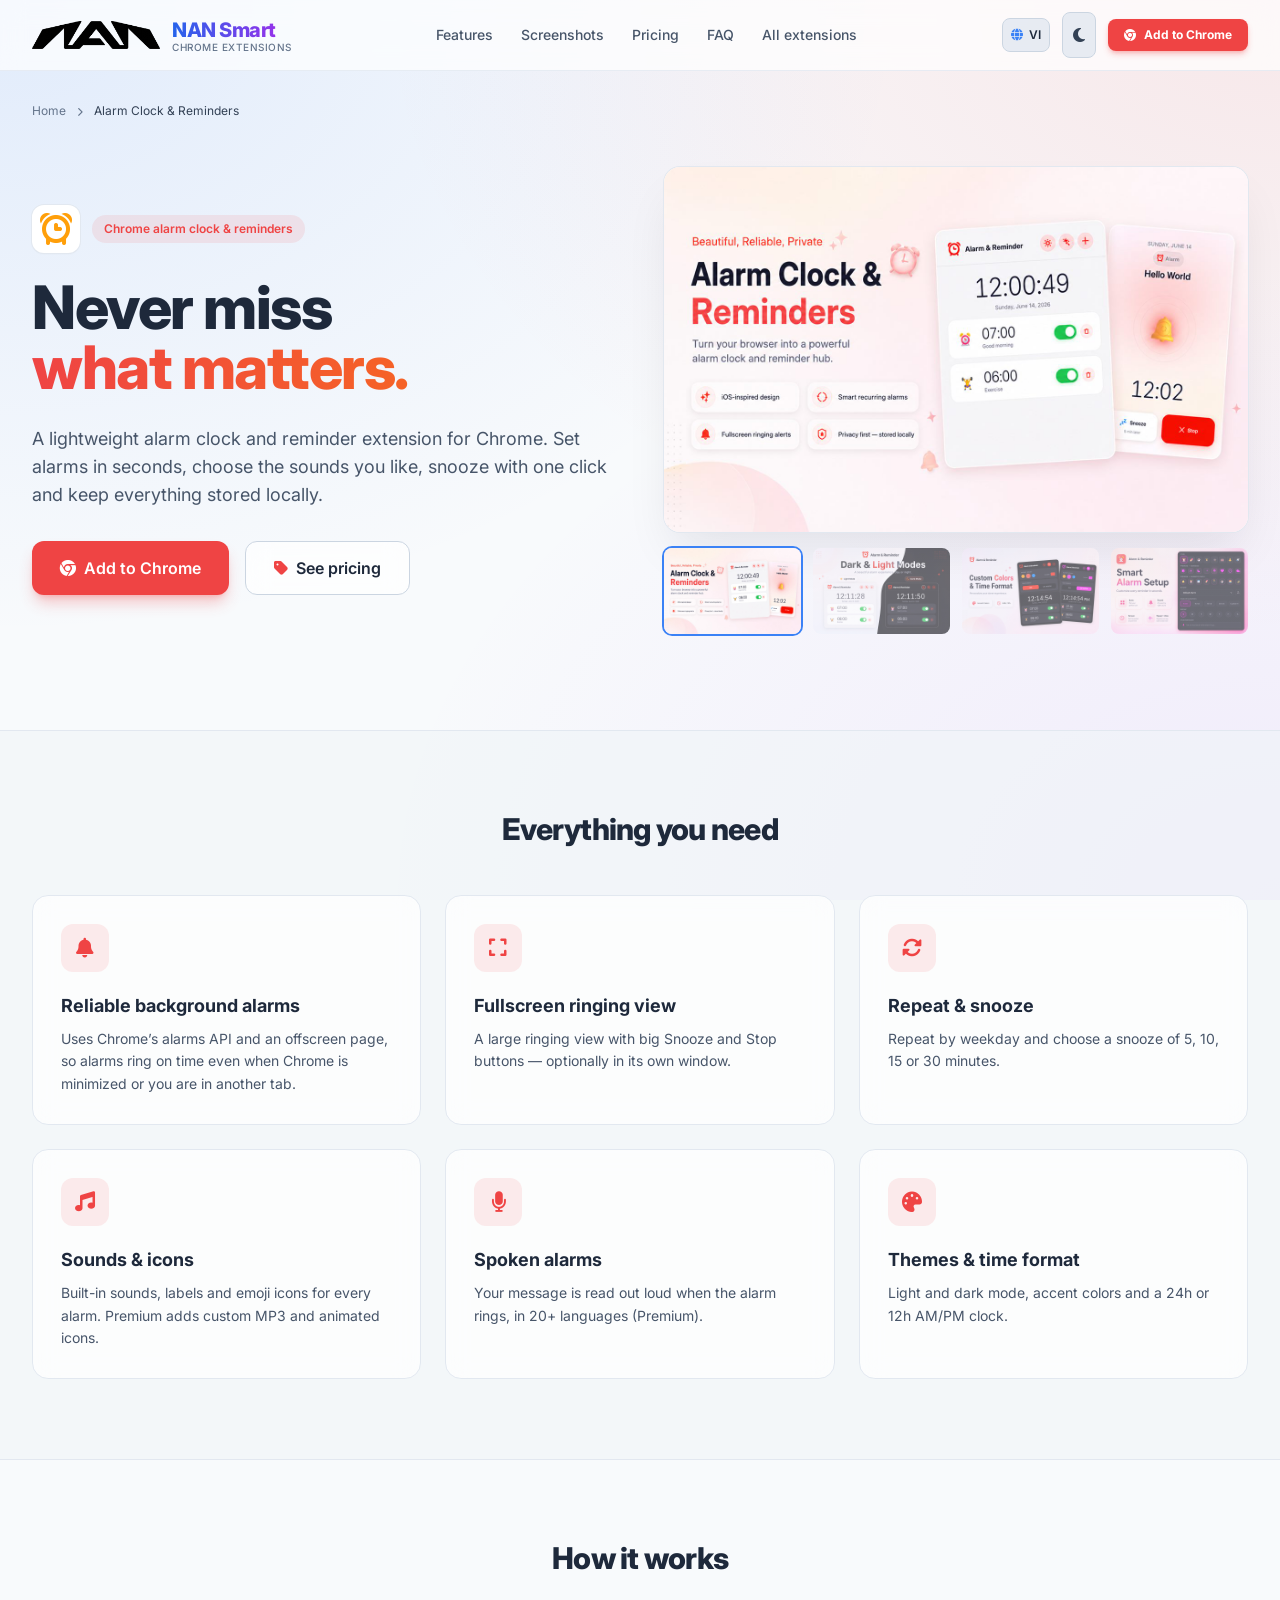
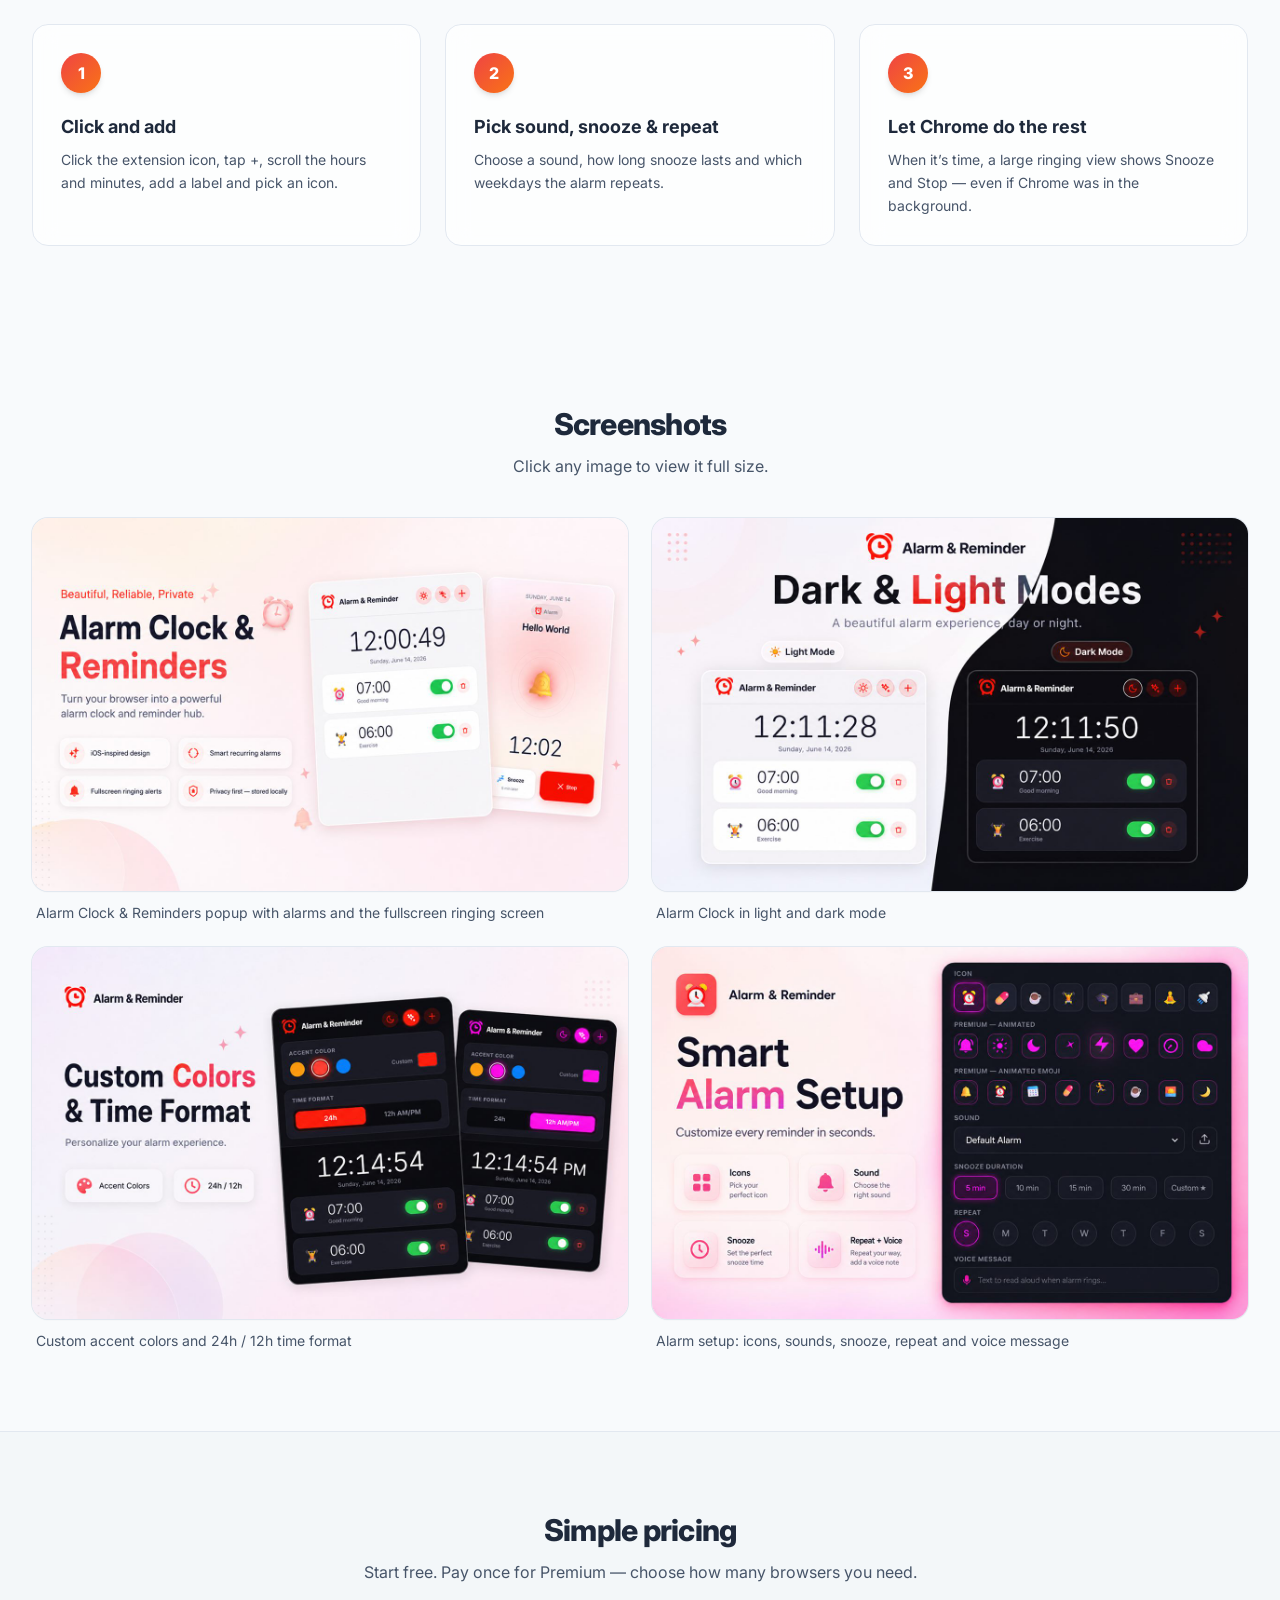
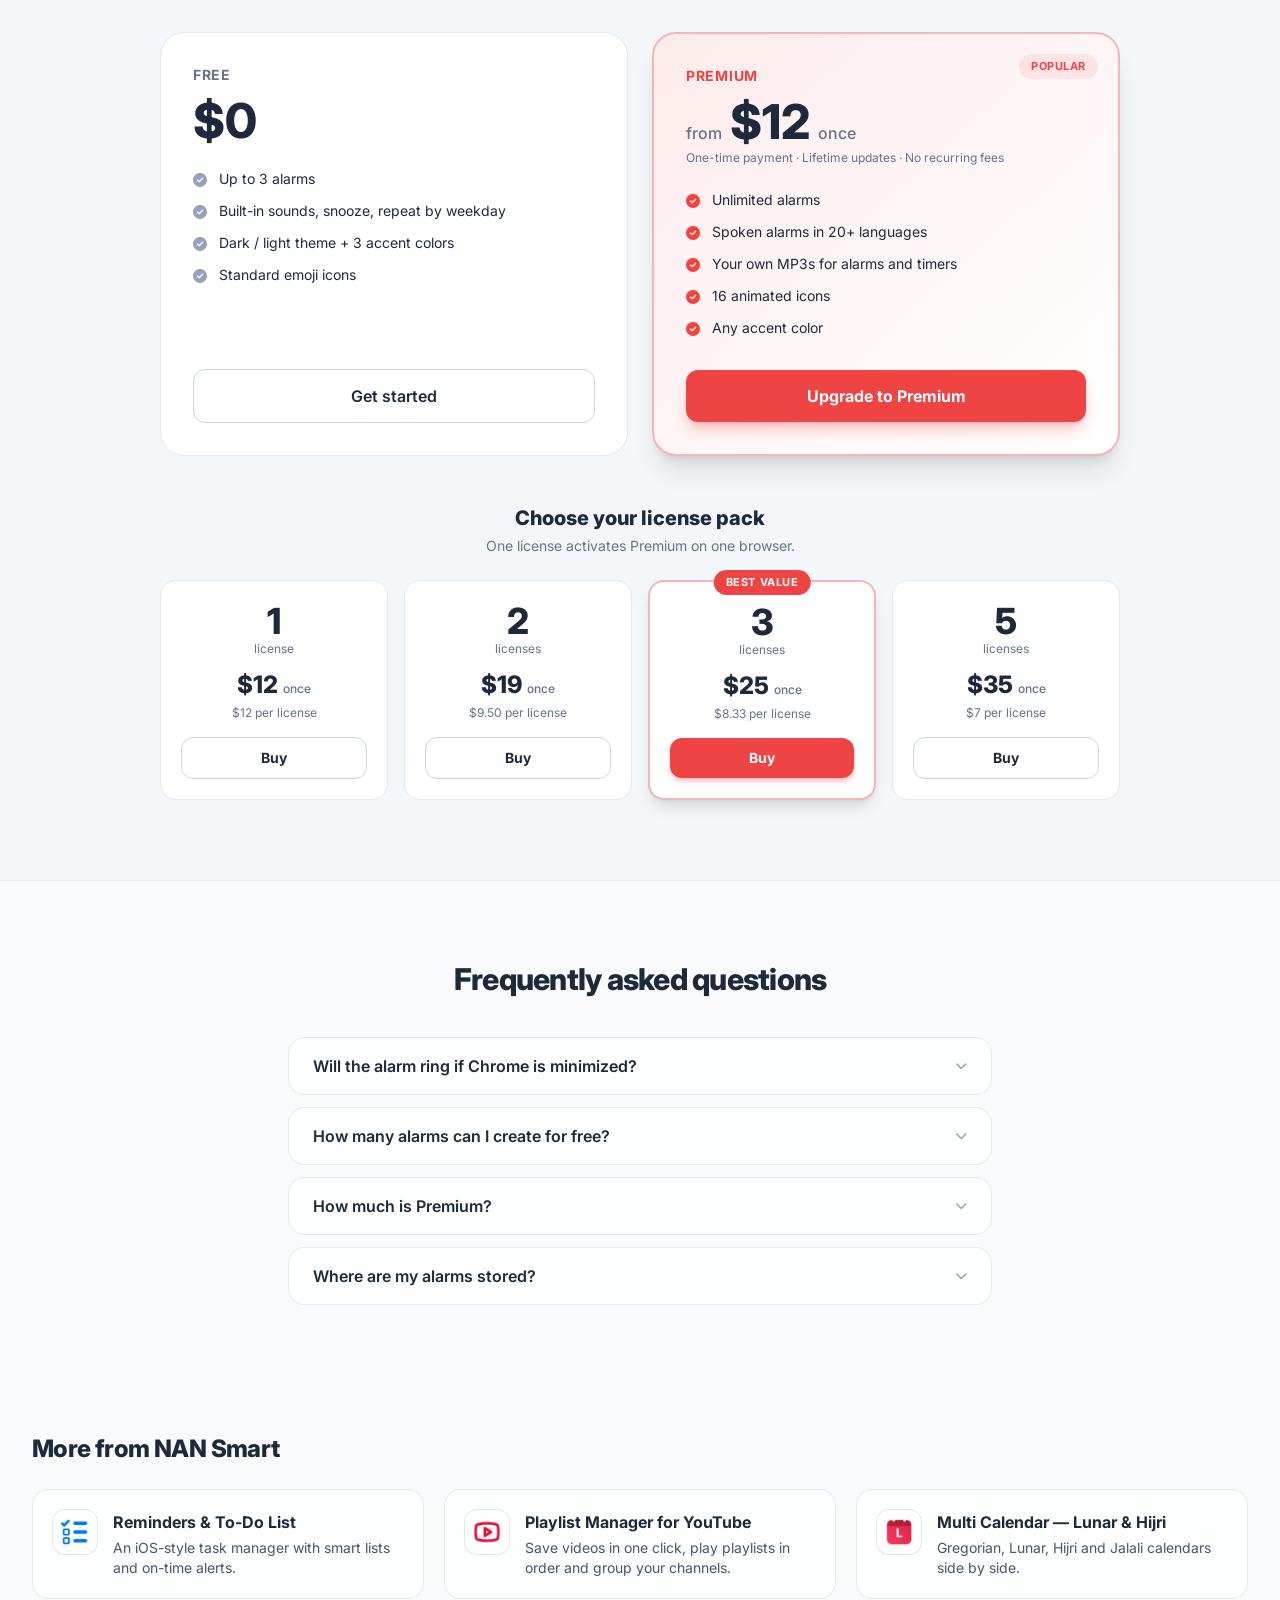
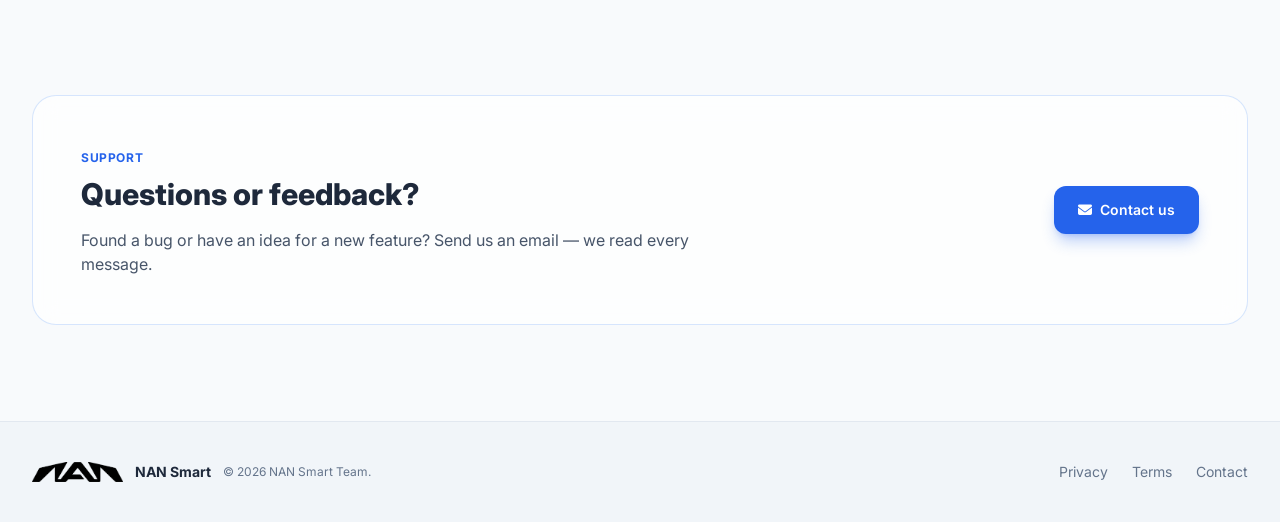
==== commit dec1969b: "Rename brand from Smart Suite to NAN Smart Co-Authored-By: Claude Opus 5.5 <noreply@anthropic.com>" ====
--- a/alarm.html
+++ b/alarm.html
@@ -17,7 +17,7 @@
   <link rel="canonical" href="https://nuinguyen.github.io/alarm.html">
 
   <meta property="og:type" content="website">
-  <meta property="og:site_name" content="Smart Suite">
+  <meta property="og:site_name" content="NAN Smart">
   <meta property="og:url" content="https://nuinguyen.github.io/alarm.html">
   <meta property="og:title" content="Alarm Clock &amp; Reminders for Chrome — Repeating Alarms, Snooze &amp; Themes">
   <meta property="og:description" content="A lightweight alarm clock for Chrome: repeating alarms, fullscreen ringing with snooze, custom sounds, voice messages, 24h/12h and light &amp; dark themes.">
@@ -49,7 +49,7 @@
       },
       "publisher": {
         "@type": "Organization",
-        "name": "Smart Suite Team",
+        "name": "NAN Smart Team",
         "url": "https://nuinguyen.github.io/"
       }
     },
@@ -59,7 +59,7 @@
         {
           "@type": "ListItem",
           "position": 1,
-          "name": "Smart Suite",
+          "name": "NAN Smart",
           "item": "https://nuinguyen.github.io/"
         },
         {
@@ -134,9 +134,9 @@
   <header class="sticky top-0 z-40 w-full glass border-b border-slate-200/80 dark:border-slate-800/60">
     <div class="max-w-7xl mx-auto px-4 sm:px-6 lg:px-8 py-3 flex items-center justify-between gap-3">
       <a href="index.html" class="flex items-center gap-3 group shrink-0">
-        <img src="images/logo-mark.png" width="480" height="105" alt="Smart Suite logo" class="h-6 sm:h-7 w-auto dark:invert group-hover:scale-105 transition-transform">
+        <img src="images/logo-mark.png" width="480" height="105" alt="NAN Smart logo" class="h-6 sm:h-7 w-auto dark:invert group-hover:scale-105 transition-transform">
         <div class="hidden sm:block">
-          <span class="text-xl font-extrabold tracking-tight bg-gradient-to-r from-blue-600 to-purple-600 dark:from-blue-400 dark:via-indigo-300 dark:to-purple-400 bg-clip-text text-transparent">Smart Suite</span>
+          <span class="text-xl font-extrabold tracking-tight bg-gradient-to-r from-blue-600 to-purple-600 dark:from-blue-400 dark:via-indigo-300 dark:to-purple-400 bg-clip-text text-transparent">NAN Smart</span>
           <span class="block text-[10px] text-slate-500 dark:text-slate-400 font-medium tracking-wider uppercase -mt-1" data-i18n="k24">Chrome Extensions</span>
         </div>
       </a>
@@ -419,7 +419,7 @@
 
     <!-- MORE EXTENSIONS -->
     <section class="py-12 max-w-7xl mx-auto px-4 sm:px-6 lg:px-8">
-      <h2 class="text-2xl font-extrabold tracking-tight mb-6" data-i18n="k88">More from Smart Suite</h2>
+      <h2 class="text-2xl font-extrabold tracking-tight mb-6" data-i18n="k88">More from NAN Smart</h2>
       <div class="grid grid-cols-1 md:grid-cols-3 gap-5">
         <a href="reminders.html" class="glass p-5 rounded-2xl border border-slate-200 dark:border-slate-800 card-hover flex items-start gap-4">
           <div class="w-11 h-11 p-2 rounded-xl bg-white dark:bg-slate-800 ring-1 ring-slate-200 dark:ring-slate-700 shadow-sm flex items-center justify-center shrink-0">
@@ -470,9 +470,9 @@
   <footer class="border-t border-slate-200 dark:border-slate-800/80 mt-12 py-10 bg-slate-100 dark:bg-slate-950/80 text-slate-500 dark:text-slate-400 text-sm">
     <div class="max-w-7xl mx-auto px-4 sm:px-6 lg:px-8 flex flex-col md:flex-row justify-between items-center gap-6">
       <a href="index.html" class="flex flex-wrap items-center justify-center gap-3">
-        <img src="images/logo-mark.png" width="480" height="105" alt="Smart Suite logo" class="h-5 w-auto dark:invert">
-        <span class="font-bold text-slate-800 dark:text-slate-200">Smart Suite</span>
-        <span class="text-xs">&copy; 2026 Smart Suite Team.</span>
+        <img src="images/logo-mark.png" width="480" height="105" alt="NAN Smart logo" class="h-5 w-auto dark:invert">
+        <span class="font-bold text-slate-800 dark:text-slate-200">NAN Smart</span>
+        <span class="text-xs">&copy; 2026 NAN Smart Team.</span>
       </a>
       <div class="flex items-center gap-6 text-xs sm:text-sm">
         <a href="privacy.html" class="hover:text-blue-500 transition-colors" data-i18n="k96">Privacy</a>
@@ -504,7 +504,7 @@
   </div>
 
   <script>
-    window.PAGE = {"title":"Alarm Clock & Reminders","images":["images/alarm-hero.jpg","images/alarm-themes.jpg","images/alarm-colors.jpg","images/alarm-setup.jpg"],"vi":{"k1":"từ","k2":"một lần","k3":"Thanh toán một lần · Cập nhật trọn đời · Không phí định kỳ","k4":"Nâng cấp Premium","k5":"Chọn gói bản quyền","k6":"Mỗi bản quyền kích hoạt Premium trên một trình duyệt.","k7":"bản quyền","k8":"một lần","k9":"mỗi bản quyền","k10":"Mua","k11":"bản quyền","k12":"một lần","k13":"mỗi bản quyền","k14":"Mua","k15":"Đáng giá nhất","k16":"bản quyền","k17":"một lần","k18":"mỗi bản quyền","k19":"Mua","k20":"bản quyền","k21":"một lần","k22":"mỗi bản quyền","k23":"Mua","k24":"Tiện ích Chrome","k25":"Tính năng","k26":"Hình ảnh","k27":"Bảng giá","k28":"Hỏi đáp","k29":"Tất cả tiện ích","k30":"Thêm vào Chrome","k31":"Trang chủ","k32":"Đồng hồ báo thức & nhắc nhở cho Chrome","k33":"Không bỏ lỡ","k34":"điều quan trọng.","k35":"Tiện ích đồng hồ báo thức và nhắc nhở nhẹ cho Chrome. Đặt báo thức trong vài giây, chọn âm thanh yêu thích, báo lại chỉ một chạm và mọi dữ liệu được lưu cục bộ.","k36":"Thêm vào Chrome","k37":"Xem bảng giá","k38":"Mọi thứ bạn cần","k39":"Báo thức chạy nền ổn định","k40":"Dùng Chrome alarms API và trang offscreen nên báo thức vẫn reo đúng giờ khi Chrome thu nhỏ hoặc bạn đang ở tab khác.","k41":"Màn hình chuông toàn màn hình","k42":"Màn hình chuông lớn với nút Báo lại và Tắt to rõ — có thể mở trong cửa sổ riêng.","k43":"Lặp lại & báo lại","k44":"Lặp lại theo thứ trong tuần và chọn báo lại sau 5, 10, 15 hoặc 30 phút.","k45":"Âm thanh & biểu tượng","k46":"Âm thanh có sẵn, nhãn và biểu tượng emoji cho từng báo thức. Premium thêm MP3 riêng và biểu tượng động.","k47":"Báo thức đọc thành tiếng","k48":"Nội dung của bạn được đọc to khi báo thức reo, hơn 20 ngôn ngữ (Premium).","k49":"Giao diện & định dạng giờ","k50":"Giao diện sáng và tối, màu nhấn và đồng hồ 24h hoặc 12h AM/PM.","k51":"Cách hoạt động","k52":"Bấm và thêm","k53":"Bấm biểu tượng tiện ích, chọn +, cuộn giờ và phút, đặt nhãn và chọn biểu tượng.","k54":"Chọn âm thanh, báo lại & lặp lại","k55":"Chọn âm thanh, thời gian báo lại và những ngày trong tuần cần lặp lại.","k56":"Để Chrome lo phần còn lại","k57":"Đến giờ, màn hình chuông lớn hiện nút Báo lại và Tắt — kể cả khi Chrome đang chạy nền.","k58":"Hình ảnh thực tế","k59":"Bấm vào ảnh để xem kích thước đầy đủ.","k60":"Popup báo thức và màn hình chuông toàn màn hình","k61":"Đồng hồ báo thức ở giao diện sáng và tối","k62":"Màu nhấn tùy chỉnh và định dạng giờ 24h / 12h","k63":"Cài đặt báo thức: biểu tượng, âm thanh, báo lại, lặp lại và tin nhắn giọng nói","k64":"Bảng giá đơn giản","k65":"Bắt đầu miễn phí. Trả một lần cho Premium — chọn số trình duyệt bạn cần.","k66":"Miễn phí","k67":"Tối đa 3 báo thức","k68":"Âm thanh có sẵn, báo lại, lặp theo thứ","k69":"Giao diện sáng / tối + 3 màu nhấn","k70":"Biểu tượng emoji tiêu chuẩn","k71":"Bắt đầu ngay","k72":"Phổ biến","k73":"Premium","k74":"Không giới hạn báo thức","k75":"Báo thức đọc thành tiếng, hơn 20 ngôn ngữ","k76":"MP3 riêng cho báo thức và hẹn giờ","k77":"16 biểu tượng động","k78":"Màu nhấn bất kỳ","k79":"Câu hỏi thường gặp","k80":"Báo thức có reo khi Chrome đang thu nhỏ không?","k81":"Có. Báo thức dùng Chrome alarms API và trang offscreen nên vẫn reo khi Chrome chạy nền hoặc đang thu nhỏ.","k82":"Bản miễn phí tạo được bao nhiêu báo thức?","k83":"Tối đa 3 báo thức. Premium bỏ giới hạn này.","k84":"Premium giá bao nhiêu?","k85":"Thanh toán một lần từ $12 cho một trình duyệt — không thuê bao. Gói 2, 3 và 5 bản quyền có giá $19, $25 và $35.","k86":"Báo thức của tôi được lưu ở đâu?","k87":"Lưu cục bộ trong trình duyệt của bạn. Không cần tài khoản và không theo dõi.","k88":"Các tiện ích khác của Smart Suite","k89":"Quản lý công việc phong cách iOS với danh sách thông minh và nhắc đúng giờ.","k90":"Lưu video một chạm, phát playlist theo thứ tự và nhóm kênh đăng ký.","k91":"Dương lịch, Âm lịch, Hijri và Jalali song song.","k92":"Hỗ trợ","k93":"Bạn có câu hỏi hoặc góp ý?","k94":"Gặp lỗi hoặc có ý tưởng tính năng mới? Hãy gửi email cho chúng tôi — mọi thư đều được đọc.","k95":"Liên hệ","k96":"Bảo mật","k97":"Điều khoản","k98":"Liên hệ"}};
+    window.PAGE = {"title":"Alarm Clock & Reminders","images":["images/alarm-hero.jpg","images/alarm-themes.jpg","images/alarm-colors.jpg","images/alarm-setup.jpg"],"vi":{"k1":"từ","k2":"một lần","k3":"Thanh toán một lần · Cập nhật trọn đời · Không phí định kỳ","k4":"Nâng cấp Premium","k5":"Chọn gói bản quyền","k6":"Mỗi bản quyền kích hoạt Premium trên một trình duyệt.","k7":"bản quyền","k8":"một lần","k9":"mỗi bản quyền","k10":"Mua","k11":"bản quyền","k12":"một lần","k13":"mỗi bản quyền","k14":"Mua","k15":"Đáng giá nhất","k16":"bản quyền","k17":"một lần","k18":"mỗi bản quyền","k19":"Mua","k20":"bản quyền","k21":"một lần","k22":"mỗi bản quyền","k23":"Mua","k24":"Tiện ích Chrome","k25":"Tính năng","k26":"Hình ảnh","k27":"Bảng giá","k28":"Hỏi đáp","k29":"Tất cả tiện ích","k30":"Thêm vào Chrome","k31":"Trang chủ","k32":"Đồng hồ báo thức & nhắc nhở cho Chrome","k33":"Không bỏ lỡ","k34":"điều quan trọng.","k35":"Tiện ích đồng hồ báo thức và nhắc nhở nhẹ cho Chrome. Đặt báo thức trong vài giây, chọn âm thanh yêu thích, báo lại chỉ một chạm và mọi dữ liệu được lưu cục bộ.","k36":"Thêm vào Chrome","k37":"Xem bảng giá","k38":"Mọi thứ bạn cần","k39":"Báo thức chạy nền ổn định","k40":"Dùng Chrome alarms API và trang offscreen nên báo thức vẫn reo đúng giờ khi Chrome thu nhỏ hoặc bạn đang ở tab khác.","k41":"Màn hình chuông toàn màn hình","k42":"Màn hình chuông lớn với nút Báo lại và Tắt to rõ — có thể mở trong cửa sổ riêng.","k43":"Lặp lại & báo lại","k44":"Lặp lại theo thứ trong tuần và chọn báo lại sau 5, 10, 15 hoặc 30 phút.","k45":"Âm thanh & biểu tượng","k46":"Âm thanh có sẵn, nhãn và biểu tượng emoji cho từng báo thức. Premium thêm MP3 riêng và biểu tượng động.","k47":"Báo thức đọc thành tiếng","k48":"Nội dung của bạn được đọc to khi báo thức reo, hơn 20 ngôn ngữ (Premium).","k49":"Giao diện & định dạng giờ","k50":"Giao diện sáng và tối, màu nhấn và đồng hồ 24h hoặc 12h AM/PM.","k51":"Cách hoạt động","k52":"Bấm và thêm","k53":"Bấm biểu tượng tiện ích, chọn +, cuộn giờ và phút, đặt nhãn và chọn biểu tượng.","k54":"Chọn âm thanh, báo lại & lặp lại","k55":"Chọn âm thanh, thời gian báo lại và những ngày trong tuần cần lặp lại.","k56":"Để Chrome lo phần còn lại","k57":"Đến giờ, màn hình chuông lớn hiện nút Báo lại và Tắt — kể cả khi Chrome đang chạy nền.","k58":"Hình ảnh thực tế","k59":"Bấm vào ảnh để xem kích thước đầy đủ.","k60":"Popup báo thức và màn hình chuông toàn màn hình","k61":"Đồng hồ báo thức ở giao diện sáng và tối","k62":"Màu nhấn tùy chỉnh và định dạng giờ 24h / 12h","k63":"Cài đặt báo thức: biểu tượng, âm thanh, báo lại, lặp lại và tin nhắn giọng nói","k64":"Bảng giá đơn giản","k65":"Bắt đầu miễn phí. Trả một lần cho Premium — chọn số trình duyệt bạn cần.","k66":"Miễn phí","k67":"Tối đa 3 báo thức","k68":"Âm thanh có sẵn, báo lại, lặp theo thứ","k69":"Giao diện sáng / tối + 3 màu nhấn","k70":"Biểu tượng emoji tiêu chuẩn","k71":"Bắt đầu ngay","k72":"Phổ biến","k73":"Premium","k74":"Không giới hạn báo thức","k75":"Báo thức đọc thành tiếng, hơn 20 ngôn ngữ","k76":"MP3 riêng cho báo thức và hẹn giờ","k77":"16 biểu tượng động","k78":"Màu nhấn bất kỳ","k79":"Câu hỏi thường gặp","k80":"Báo thức có reo khi Chrome đang thu nhỏ không?","k81":"Có. Báo thức dùng Chrome alarms API và trang offscreen nên vẫn reo khi Chrome chạy nền hoặc đang thu nhỏ.","k82":"Bản miễn phí tạo được bao nhiêu báo thức?","k83":"Tối đa 3 báo thức. Premium bỏ giới hạn này.","k84":"Premium giá bao nhiêu?","k85":"Thanh toán một lần từ $12 cho một trình duyệt — không thuê bao. Gói 2, 3 và 5 bản quyền có giá $19, $25 và $35.","k86":"Báo thức của tôi được lưu ở đâu?","k87":"Lưu cục bộ trong trình duyệt của bạn. Không cần tài khoản và không theo dõi.","k88":"Các tiện ích khác của NAN Smart","k89":"Quản lý công việc phong cách iOS với danh sách thông minh và nhắc đúng giờ.","k90":"Lưu video một chạm, phát playlist theo thứ tự và nhóm kênh đăng ký.","k91":"Dương lịch, Âm lịch, Hijri và Jalali song song.","k92":"Hỗ trợ","k93":"Bạn có câu hỏi hoặc góp ý?","k94":"Gặp lỗi hoặc có ý tưởng tính năng mới? Hãy gửi email cho chúng tôi — mọi thư đều được đọc.","k95":"Liên hệ","k96":"Bảo mật","k97":"Điều khoản","k98":"Liên hệ"}};
   </script>
   <script src="product.js"></script>
 </body>
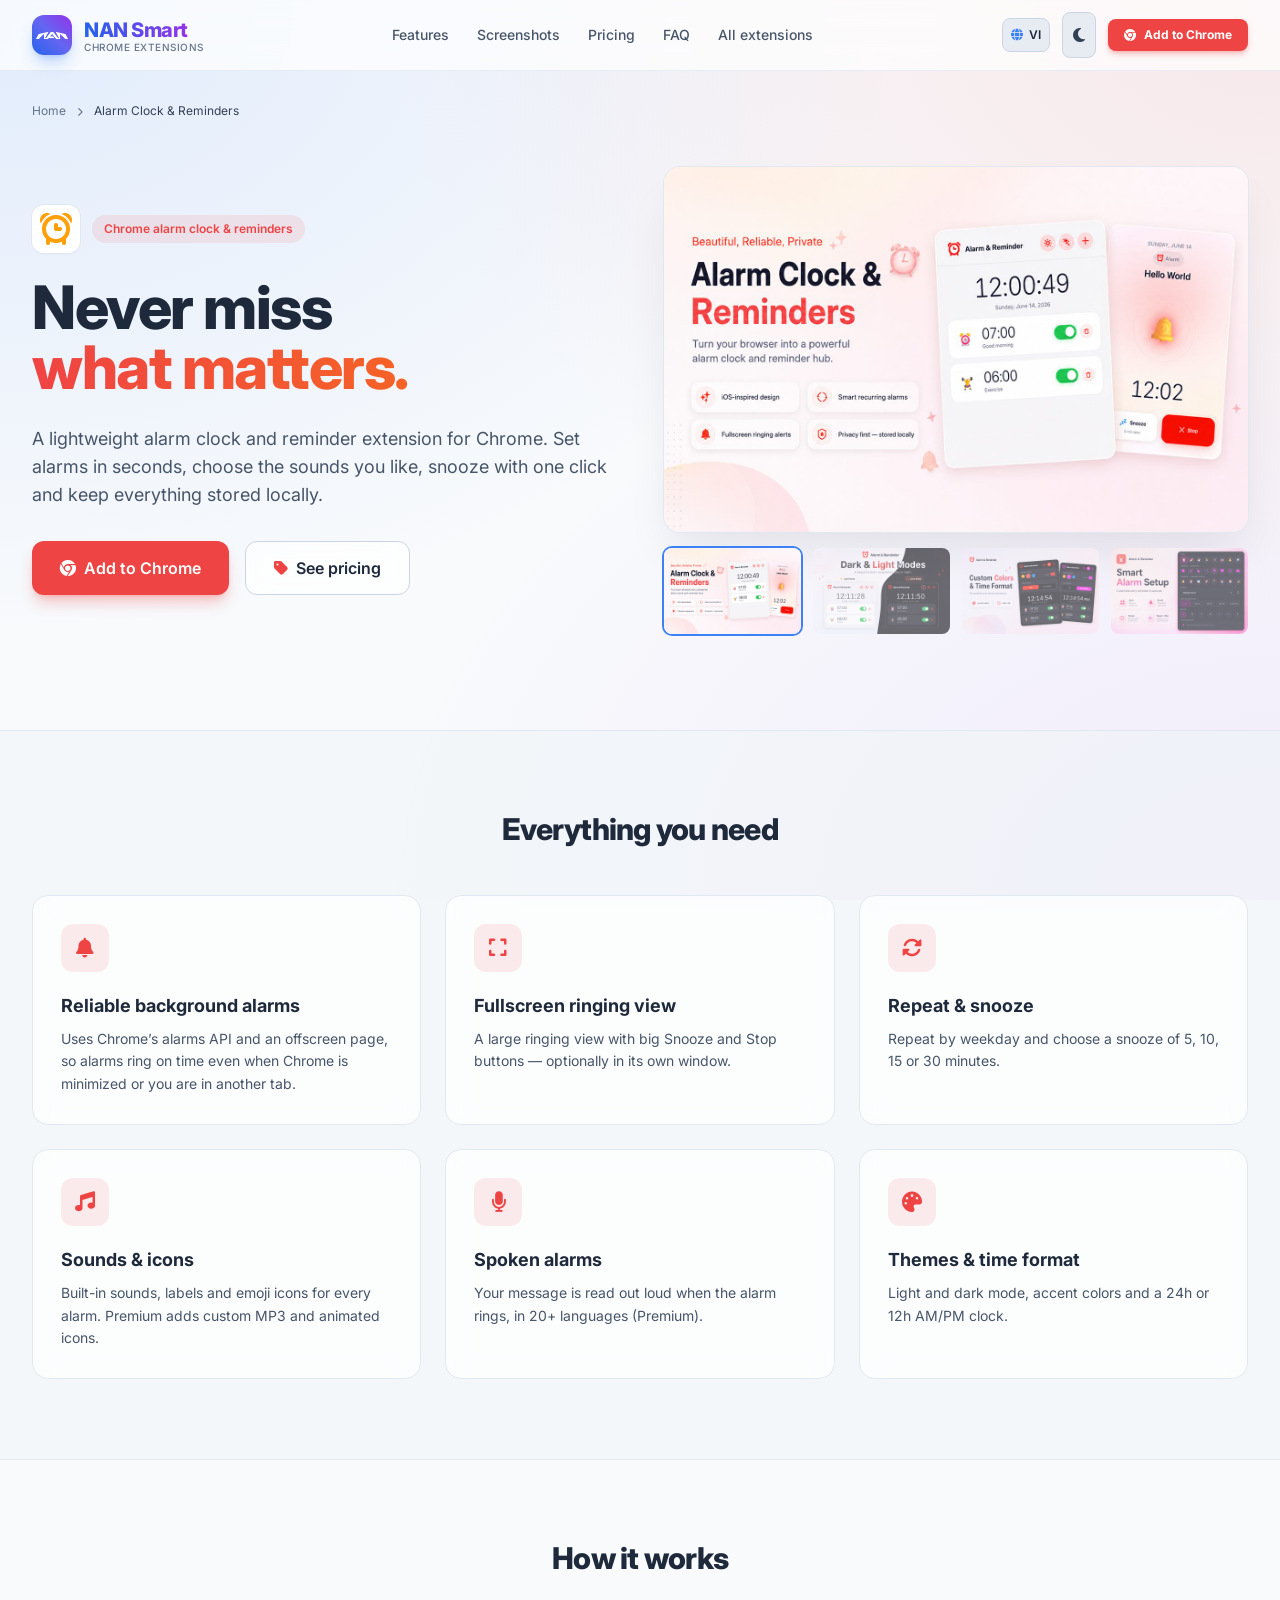
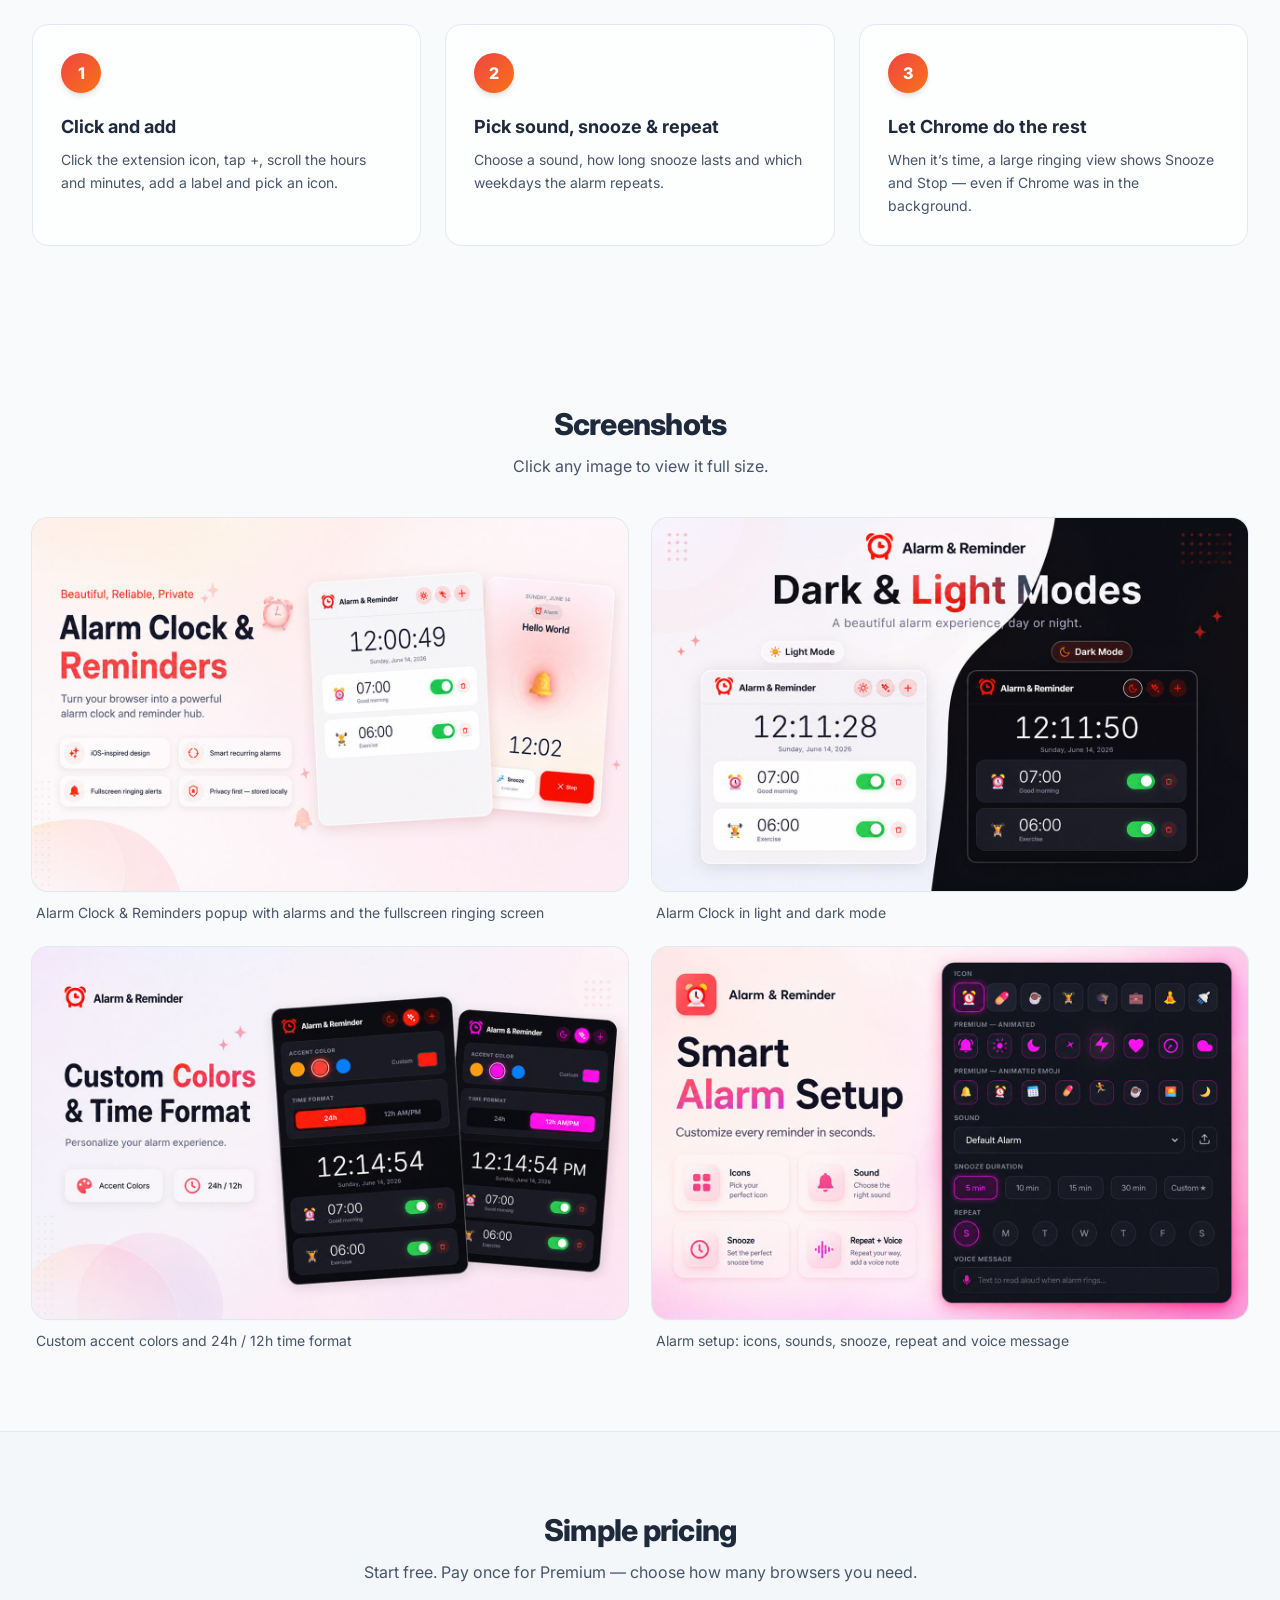
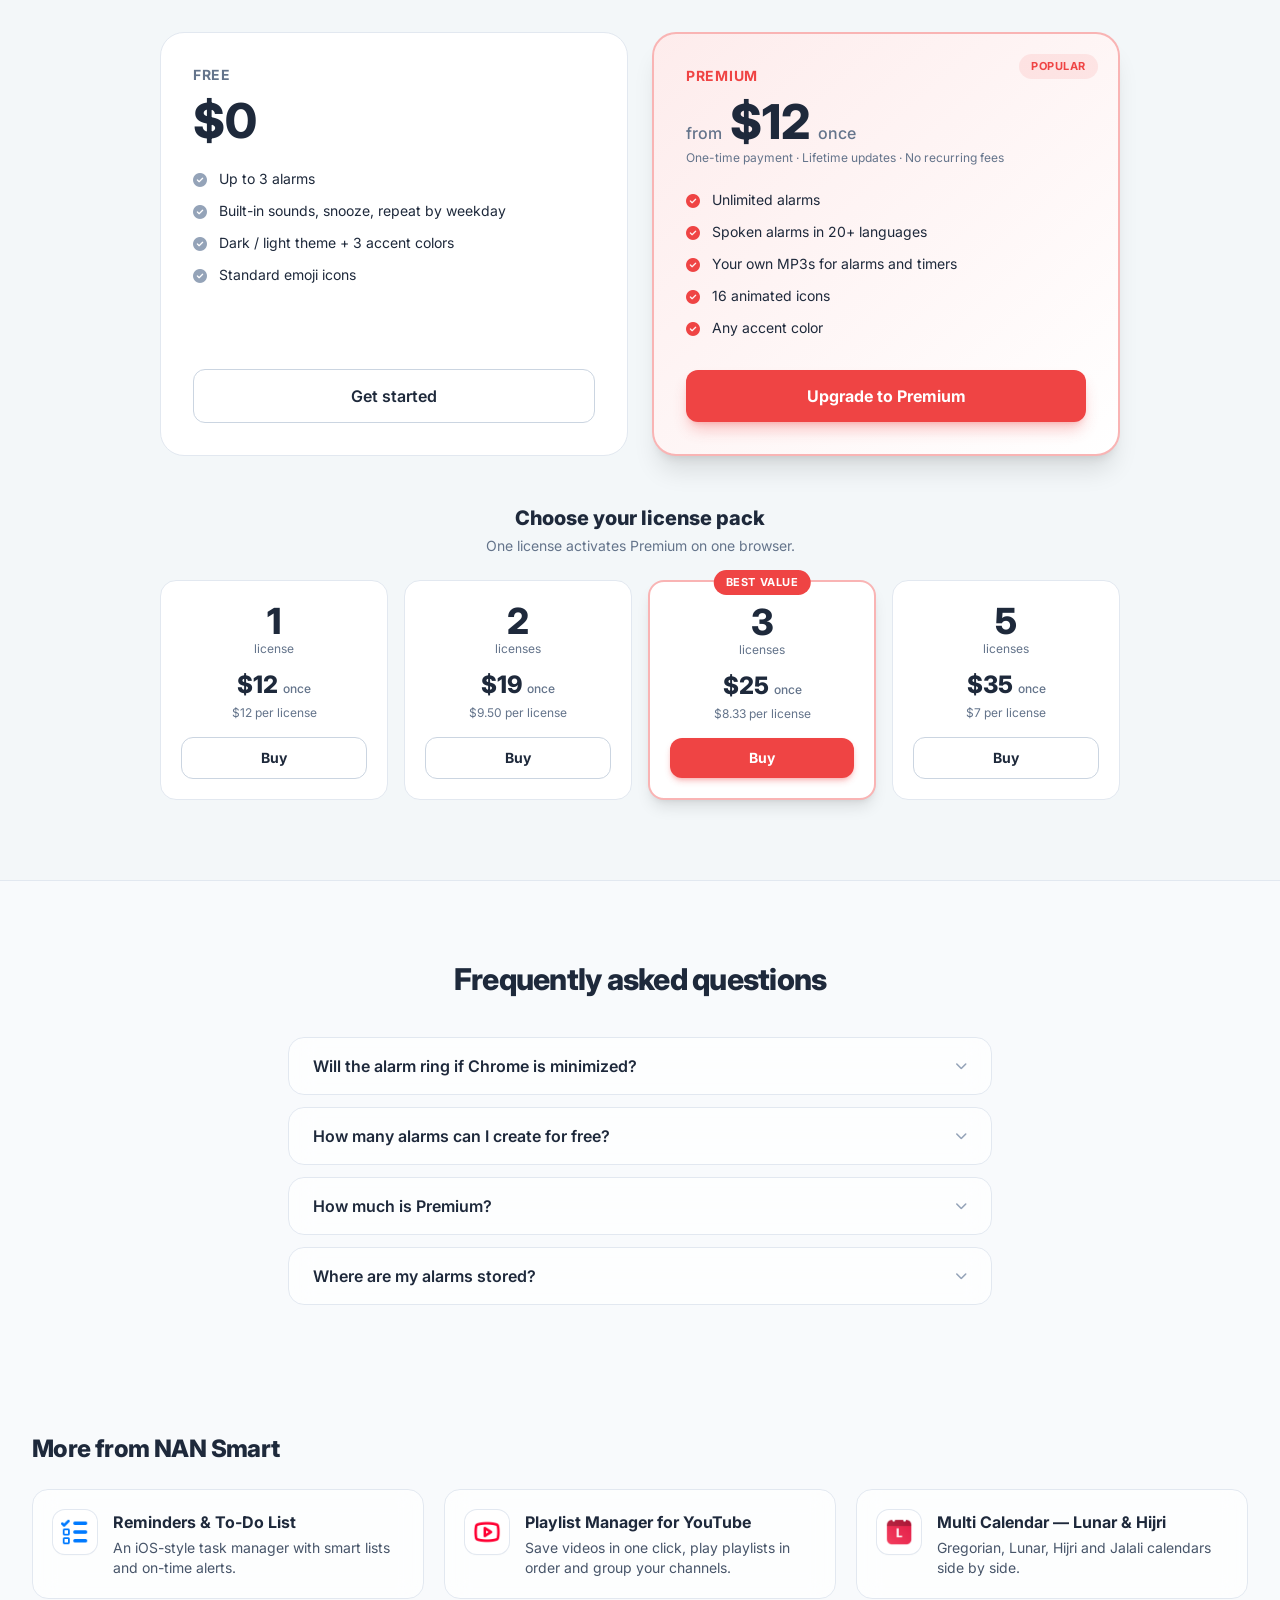
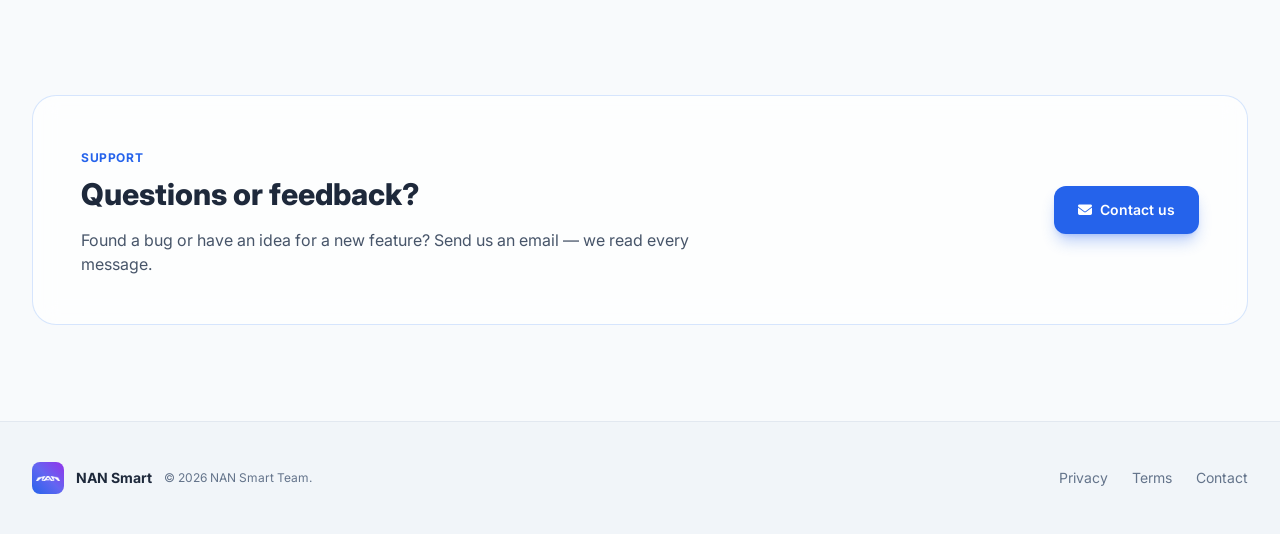
==== commit 106a1402: "Square logo tile and clean URLs without .html - Logo sits in the square gradient tile in header and " ====
--- a/alarm.html
+++ b/alarm.html
@@ -14,11 +14,11 @@
   <meta name="description" content="A lightweight alarm clock for Chrome: repeating alarms, fullscreen ringing with snooze, custom sounds, voice messages, 24h/12h and light &amp; dark themes.">
   <meta name="robots" content="index, follow, max-image-preview:large">
   <meta name="theme-color" content="#2563eb">
-  <link rel="canonical" href="https://nuinguyen.github.io/alarm.html">
+  <link rel="canonical" href="https://nuinguyen.github.io/alarm">
 
   <meta property="og:type" content="website">
   <meta property="og:site_name" content="NAN Smart">
-  <meta property="og:url" content="https://nuinguyen.github.io/alarm.html">
+  <meta property="og:url" content="https://nuinguyen.github.io/alarm">
   <meta property="og:title" content="Alarm Clock &amp; Reminders for Chrome — Repeating Alarms, Snooze &amp; Themes">
   <meta property="og:description" content="A lightweight alarm clock for Chrome: repeating alarms, fullscreen ringing with snooze, custom sounds, voice messages, 24h/12h and light &amp; dark themes.">
   <meta property="og:image" content="https://nuinguyen.github.io/images/alarm-hero.jpg">
@@ -38,7 +38,7 @@
       "name": "Alarm Clock & Reminders",
       "applicationCategory": "BrowserApplication",
       "operatingSystem": "Chrome",
-      "url": "https://nuinguyen.github.io/alarm.html",
+      "url": "https://nuinguyen.github.io/alarm",
       "downloadUrl": "https://chromewebstore.google.com/detail/alarm-clock-reminder-chro/apbmibchnilnanhnaphgoojbjinkkabi",
       "image": "https://nuinguyen.github.io/images/alarm-hero.jpg",
       "description": "A lightweight alarm clock for Chrome: repeating alarms, fullscreen ringing with snooze, custom sounds, voice messages, 24h/12h and light & dark themes.",
@@ -66,7 +66,7 @@
           "@type": "ListItem",
           "position": 2,
           "name": "Alarm Clock & Reminders",
-          "item": "https://nuinguyen.github.io/alarm.html"
+          "item": "https://nuinguyen.github.io/alarm"
         }
       ]
     },
@@ -133,8 +133,10 @@
   <!-- HEADER -->
   <header class="sticky top-0 z-40 w-full glass border-b border-slate-200/80 dark:border-slate-800/60">
     <div class="max-w-7xl mx-auto px-4 sm:px-6 lg:px-8 py-3 flex items-center justify-between gap-3">
-      <a href="index.html" class="flex items-center gap-3 group shrink-0">
-        <img src="images/logo-mark.png" width="480" height="105" alt="NAN Smart logo" class="h-6 sm:h-7 w-auto dark:invert group-hover:scale-105 transition-transform">
+      <a href="./" class="flex items-center gap-3 group shrink-0">
+        <div class="w-10 h-10 p-1 rounded-xl bg-gradient-to-tr from-blue-600 via-indigo-500 to-purple-600 flex items-center justify-center shadow-lg shadow-blue-500/30 group-hover:scale-105 transition-transform shrink-0">
+          <img src="images/logo-mark.png" width="480" height="105" alt="NAN Smart logo" class="w-full h-auto brightness-0 invert">
+        </div>
         <div class="hidden sm:block">
           <span class="text-xl font-extrabold tracking-tight bg-gradient-to-r from-blue-600 to-purple-600 dark:from-blue-400 dark:via-indigo-300 dark:to-purple-400 bg-clip-text text-transparent">NAN Smart</span>
           <span class="block text-[10px] text-slate-500 dark:text-slate-400 font-medium tracking-wider uppercase -mt-1" data-i18n="k24">Chrome Extensions</span>
@@ -146,7 +148,7 @@
         <a href="#screenshots" class="hover:text-blue-600 dark:hover:text-blue-400 transition-colors" data-i18n="k26">Screenshots</a>
         <a href="#pricing" class="hover:text-blue-600 dark:hover:text-blue-400 transition-colors" data-i18n="k27">Pricing</a>
         <a href="#faq" class="hover:text-blue-600 dark:hover:text-blue-400 transition-colors" data-i18n="k28">FAQ</a>
-        <a href="index.html#extensions" class="hover:text-blue-600 dark:hover:text-blue-400 transition-colors" data-i18n="k29">All extensions</a>
+        <a href="./#extensions" class="hover:text-blue-600 dark:hover:text-blue-400 transition-colors" data-i18n="k29">All extensions</a>
       </nav>
 
       <div class="flex items-center gap-2 sm:gap-3">
@@ -171,7 +173,7 @@
     <!-- HERO -->
     <section class="max-w-7xl mx-auto px-4 sm:px-6 lg:px-8 pt-8 pb-16 md:pb-24">
       <nav aria-label="Breadcrumb" class="text-xs text-slate-500 dark:text-slate-400 mb-8 md:mb-12">
-        <a href="index.html" class="hover:text-blue-500" data-i18n="k31">Home</a>
+        <a href="./" class="hover:text-blue-500" data-i18n="k31">Home</a>
         <i class="fa-solid fa-chevron-right text-[9px] mx-2"></i>
         <span class="text-slate-700 dark:text-slate-300">Alarm Clock &amp; Reminders</span>
       </nav>
@@ -421,7 +423,7 @@
     <section class="py-12 max-w-7xl mx-auto px-4 sm:px-6 lg:px-8">
       <h2 class="text-2xl font-extrabold tracking-tight mb-6" data-i18n="k88">More from NAN Smart</h2>
       <div class="grid grid-cols-1 md:grid-cols-3 gap-5">
-        <a href="reminders.html" class="glass p-5 rounded-2xl border border-slate-200 dark:border-slate-800 card-hover flex items-start gap-4">
+        <a href="reminders" class="glass p-5 rounded-2xl border border-slate-200 dark:border-slate-800 card-hover flex items-start gap-4">
           <div class="w-11 h-11 p-2 rounded-xl bg-white dark:bg-slate-800 ring-1 ring-slate-200 dark:ring-slate-700 shadow-sm flex items-center justify-center shrink-0">
             <img src="images/icon-reminders.png" alt="" class="w-full h-full object-contain">
           </div>
@@ -430,7 +432,7 @@
             <p class="text-sm text-slate-600 dark:text-slate-400 mt-1" data-i18n="k89">An iOS-style task manager with smart lists and on-time alerts.</p>
           </div>
         </a>
-        <a href="youtube.html" class="glass p-5 rounded-2xl border border-slate-200 dark:border-slate-800 card-hover flex items-start gap-4">
+        <a href="youtube" class="glass p-5 rounded-2xl border border-slate-200 dark:border-slate-800 card-hover flex items-start gap-4">
           <div class="w-11 h-11 p-2 rounded-xl bg-white dark:bg-slate-800 ring-1 ring-slate-200 dark:ring-slate-700 shadow-sm flex items-center justify-center shrink-0">
             <img src="images/icon-youtube.png" alt="" class="w-full h-full object-contain">
           </div>
@@ -439,7 +441,7 @@
             <p class="text-sm text-slate-600 dark:text-slate-400 mt-1" data-i18n="k90">Save videos in one click, play playlists in order and group your channels.</p>
           </div>
         </a>
-        <a href="calendar.html" class="glass p-5 rounded-2xl border border-slate-200 dark:border-slate-800 card-hover flex items-start gap-4">
+        <a href="calendar" class="glass p-5 rounded-2xl border border-slate-200 dark:border-slate-800 card-hover flex items-start gap-4">
           <div class="w-11 h-11 p-2 rounded-xl bg-white dark:bg-slate-800 ring-1 ring-slate-200 dark:ring-slate-700 shadow-sm flex items-center justify-center shrink-0">
             <img src="images/icon-calendar.png" alt="" class="w-full h-full object-contain">
           </div>
@@ -469,14 +471,14 @@
   <!-- FOOTER -->
   <footer class="border-t border-slate-200 dark:border-slate-800/80 mt-12 py-10 bg-slate-100 dark:bg-slate-950/80 text-slate-500 dark:text-slate-400 text-sm">
     <div class="max-w-7xl mx-auto px-4 sm:px-6 lg:px-8 flex flex-col md:flex-row justify-between items-center gap-6">
-      <a href="index.html" class="flex flex-wrap items-center justify-center gap-3">
-        <img src="images/logo-mark.png" width="480" height="105" alt="NAN Smart logo" class="h-5 w-auto dark:invert">
+      <a href="./" class="flex flex-wrap items-center justify-center gap-3">
+        <div class="w-8 h-8 p-1 rounded-lg bg-gradient-to-tr from-blue-600 via-indigo-500 to-purple-600 flex items-center justify-center shrink-0"><img src="images/logo-mark.png" width="480" height="105" alt="NAN Smart logo" class="w-full h-auto brightness-0 invert"></div>
         <span class="font-bold text-slate-800 dark:text-slate-200">NAN Smart</span>
         <span class="text-xs">&copy; 2026 NAN Smart Team.</span>
       </a>
       <div class="flex items-center gap-6 text-xs sm:text-sm">
-        <a href="privacy.html" class="hover:text-blue-500 transition-colors" data-i18n="k96">Privacy</a>
-        <a href="terms.html" class="hover:text-blue-500 transition-colors" data-i18n="k97">Terms</a>
+        <a href="privacy" class="hover:text-blue-500 transition-colors" data-i18n="k96">Privacy</a>
+        <a href="terms" class="hover:text-blue-500 transition-colors" data-i18n="k97">Terms</a>
         <a href="mailto:nuinguyen01bv@gmail.com" class="hover:text-blue-500 transition-colors" data-i18n="k98">Contact</a>
       </div>
     </div>
--- a/home.css
+++ b/home.css
@@ -1 +1 @@
-*,:after,:before{--tw-border-spacing-x:0;--tw-border-spacing-y:0;--tw-translate-x:0;--tw-translate-y:0;--tw-rotate:0;--tw-skew-x:0;--tw-skew-y:0;--tw-scale-x:1;--tw-scale-y:1;--tw-pan-x: ;--tw-pan-y: ;--tw-pinch-zoom: ;--tw-scroll-snap-strictness:proximity;--tw-gradient-from-position: ;--tw-gradient-via-position: ;--tw-gradient-to-position: ;--tw-ordinal: ;--tw-slashed-zero: ;--tw-numeric-figure: ;--tw-numeric-spacing: ;--tw-numeric-fraction: ;--tw-ring-inset: ;--tw-ring-offset-width:0px;--tw-ring-offset-color:#fff;--tw-ring-color:rgba(59,130,246,.5);--tw-ring-offset-shadow:0 0 #0000;--tw-ring-shadow:0 0 #0000;--tw-shadow:0 0 #0000;--tw-shadow-colored:0 0 #0000;--tw-blur: ;--tw-brightness: ;--tw-contrast: ;--tw-grayscale: ;--tw-hue-rotate: ;--tw-invert: ;--tw-saturate: ;--tw-sepia: ;--tw-drop-shadow: ;--tw-backdrop-blur: ;--tw-backdrop-brightness: ;--tw-backdrop-contrast: ;--tw-backdrop-grayscale: ;--tw-backdrop-hue-rotate: ;--tw-backdrop-invert: ;--tw-backdrop-opacity: ;--tw-backdrop-saturate: ;--tw-backdrop-sepia: ;--tw-contain-size: ;--tw-contain-layout: ;--tw-contain-paint: ;--tw-contain-style: }::backdrop{--tw-border-spacing-x:0;--tw-border-spacing-y:0;--tw-translate-x:0;--tw-translate-y:0;--tw-rotate:0;--tw-skew-x:0;--tw-skew-y:0;--tw-scale-x:1;--tw-scale-y:1;--tw-pan-x: ;--tw-pan-y: ;--tw-pinch-zoom: ;--tw-scroll-snap-strictness:proximity;--tw-gradient-from-position: ;--tw-gradient-via-position: ;--tw-gradient-to-position: ;--tw-ordinal: ;--tw-slashed-zero: ;--tw-numeric-figure: ;--tw-numeric-spacing: ;--tw-numeric-fraction: ;--tw-ring-inset: ;--tw-ring-offset-width:0px;--tw-ring-offset-color:#fff;--tw-ring-color:rgba(59,130,246,.5);--tw-ring-offset-shadow:0 0 #0000;--tw-ring-shadow:0 0 #0000;--tw-shadow:0 0 #0000;--tw-shadow-colored:0 0 #0000;--tw-blur: ;--tw-brightness: ;--tw-contrast: ;--tw-grayscale: ;--tw-hue-rotate: ;--tw-invert: ;--tw-saturate: ;--tw-sepia: ;--tw-drop-shadow: ;--tw-backdrop-blur: ;--tw-backdrop-brightness: ;--tw-backdrop-contrast: ;--tw-backdrop-grayscale: ;--tw-backdrop-hue-rotate: ;--tw-backdrop-invert: ;--tw-backdrop-opacity: ;--tw-backdrop-saturate: ;--tw-backdrop-sepia: ;--tw-contain-size: ;--tw-contain-layout: ;--tw-contain-paint: ;--tw-contain-style: }/*! tailwindcss v3.4.16 | MIT License | https://tailwindcss.com*/*,:after,:before{box-sizing:border-box;border:0 solid #e5e7eb}:after,:before{--tw-content:""}:host,html{line-height:1.5;-webkit-text-size-adjust:100%;-moz-tab-size:4;-o-tab-size:4;tab-size:4;font-family:Inter,sans-serif;font-feature-settings:normal;font-variation-settings:normal;-webkit-tap-highlight-color:transparent}body{margin:0;line-height:inherit}hr{height:0;color:inherit;border-top-width:1px}abbr:where([title]){-webkit-text-decoration:underline dotted;text-decoration:underline dotted}h1,h2,h3,h4,h5,h6{font-size:inherit;font-weight:inherit}a{color:inherit;text-decoration:inherit}b,strong{font-weight:bolder}code,kbd,pre,samp{font-family:ui-monospace,SFMono-Regular,Menlo,Monaco,Consolas,Liberation Mono,Courier New,monospace;font-feature-settings:normal;font-variation-settings:normal;font-size:1em}small{font-size:80%}sub,sup{font-size:75%;line-height:0;position:relative;vertical-align:baseline}sub{bottom:-.25em}sup{top:-.5em}table{text-indent:0;border-color:inherit;border-collapse:collapse}button,input,optgroup,select,textarea{font-family:inherit;font-feature-settings:inherit;font-variation-settings:inherit;font-size:100%;font-weight:inherit;line-height:inherit;letter-spacing:inherit;color:inherit;margin:0;padding:0}button,select{text-transform:none}button,input:where([type=button]),input:where([type=reset]),input:where([type=submit]){-webkit-appearance:button;background-color:transparent;background-image:none}:-moz-focusring{outline:auto}:-moz-ui-invalid{box-shadow:none}progress{vertical-align:baseline}::-webkit-inner-spin-button,::-webkit-outer-spin-button{height:auto}[type=search]{-webkit-appearance:textfield;outline-offset:-2px}::-webkit-search-decoration{-webkit-appearance:none}::-webkit-file-upload-button{-webkit-appearance:button;font:inherit}summary{display:list-item}blockquote,dd,dl,figure,h1,h2,h3,h4,h5,h6,hr,p,pre{margin:0}fieldset{margin:0}fieldset,legend{padding:0}menu,ol,ul{list-style:none;margin:0;padding:0}dialog{padding:0}textarea{resize:vertical}input::-moz-placeholder,textarea::-moz-placeholder{opacity:1;color:#9ca3af}input::placeholder,textarea::placeholder{opacity:1;color:#9ca3af}[role=button],button{cursor:pointer}:disabled{cursor:default}audio,canvas,embed,iframe,img,object,svg,video{display:block;vertical-align:middle}img,video{max-width:100%;height:auto}[hidden]:where(:not([hidden=until-found])){display:none}.pointer-events-none{pointer-events:none}.fixed{position:fixed}.absolute{position:absolute}.relative{position:relative}.sticky{position:sticky}.inset-0{inset:0}.-top-3{top:-.75rem}.left-0{left:0}.left-1\/2{left:50%}.left-2{left:.5rem}.left-3\.5{left:.875rem}.right-0{right:0}.right-2{right:.5rem}.right-4{right:1rem}.right-5{right:1.25rem}.top-0{top:0}.top-1\/2{top:50%}.top-10{top:2.5rem}.top-4{top:1rem}.top-5{top:1.25rem}.z-10{z-index:10}.z-40{z-index:40}.z-50{z-index:50}.z-\[60\]{z-index:60}.col-span-full{grid-column:1/-1}.mx-2{margin-left:.5rem;margin-right:.5rem}.mx-auto{margin-left:auto;margin-right:auto}.my-16{margin-top:4rem;margin-bottom:4rem}.-mt-1{margin-top:-.25rem}.mb-1{margin-bottom:.25rem}.mb-10{margin-bottom:2.5rem}.mb-12{margin-bottom:3rem}.mb-14{margin-bottom:3.5rem}.mb-16{margin-bottom:4rem}.mb-2{margin-bottom:.5rem}.mb-3{margin-bottom:.75rem}.mb-4{margin-bottom:1rem}.mb-5{margin-bottom:1.25rem}.mb-6{margin-bottom:1.5rem}.mb-8{margin-bottom:2rem}.mr-2{margin-right:.5rem}.mt-1{margin-top:.25rem}.mt-12{margin-top:3rem}.mt-2{margin-top:.5rem}.mt-20{margin-top:5rem}.mt-3{margin-top:.75rem}.mt-4{margin-top:1rem}.mt-auto{margin-top:auto}.block{display:block}.inline-block{display:inline-block}.flex{display:flex}.inline-flex{display:inline-flex}.grid{display:grid}.hidden{display:none}.aspect-\[16\/10\]{aspect-ratio:16/10}.aspect-\[16\/7\]{aspect-ratio:16/7}.h-10{height:2.5rem}.h-11{height:2.75rem}.h-12{height:3rem}.h-16{height:4rem}.h-2{height:.5rem}.h-5{height:1.25rem}.h-6{height:1.5rem}.h-9{height:2.25rem}.h-full{height:100%}.max-h-\[80vh\]{max-height:80vh}.max-h-\[90vh\]{max-height:90vh}.min-h-screen{min-height:100vh}.w-10{width:2.5rem}.w-11{width:2.75rem}.w-12{width:3rem}.w-16{width:4rem}.w-2{width:.5rem}.w-28{width:7rem}.w-5{width:1.25rem}.w-9{width:2.25rem}.w-\[46\%\]{width:46%}.w-\[56\%\]{width:56%}.w-auto{width:auto}.w-full{width:100%}.min-w-0{min-width:0}.max-w-2xl{max-width:42rem}.max-w-3xl{max-width:48rem}.max-w-4xl{max-width:56rem}.max-w-5xl{max-width:64rem}.max-w-6xl{max-width:72rem}.max-w-7xl{max-width:80rem}.max-w-xl{max-width:36rem}.flex-1{flex:1 1 0%}.shrink-0{flex-shrink:0}.-translate-x-1\/2{--tw-translate-x:-50%}.-translate-x-1\/2,.-translate-y-1\/2{transform:translate(var(--tw-translate-x),var(--tw-translate-y)) rotate(var(--tw-rotate)) skewX(var(--tw-skew-x)) skewY(var(--tw-skew-y)) scaleX(var(--tw-scale-x)) scaleY(var(--tw-scale-y))}.-translate-y-1\/2{--tw-translate-y:-50%}.-rotate-6{--tw-rotate:-6deg}.-rotate-6,.rotate-6{transform:translate(var(--tw-translate-x),var(--tw-translate-y)) rotate(var(--tw-rotate)) skewX(var(--tw-skew-x)) skewY(var(--tw-skew-y)) scaleX(var(--tw-scale-x)) scaleY(var(--tw-scale-y))}.rotate-6{--tw-rotate:6deg}@keyframes pulse{50%{opacity:.5}}.animate-pulse{animation:pulse 2s cubic-bezier(.4,0,.6,1) infinite}.cursor-pointer{cursor:pointer}.scroll-mt-20{scroll-margin-top:5rem}.scroll-mt-24{scroll-margin-top:6rem}.grid-cols-1{grid-template-columns:repeat(1,minmax(0,1fr))}.grid-cols-2{grid-template-columns:repeat(2,minmax(0,1fr))}.grid-cols-4{grid-template-columns:repeat(4,minmax(0,1fr))}.grid-cols-5{grid-template-columns:repeat(5,minmax(0,1fr))}.flex-col{flex-direction:column}.flex-wrap{flex-wrap:wrap}.items-start{align-items:flex-start}.items-center{align-items:center}.items-baseline{align-items:baseline}.justify-start{justify-content:flex-start}.justify-end{justify-content:flex-end}.justify-center{justify-content:center}.justify-between{justify-content:space-between}.gap-1{gap:.25rem}.gap-1\.5{gap:.375rem}.gap-10{gap:2.5rem}.gap-12{gap:3rem}.gap-2{gap:.5rem}.gap-3{gap:.75rem}.gap-4{gap:1rem}.gap-5{gap:1.25rem}.gap-6{gap:1.5rem}.gap-7{gap:1.75rem}.gap-8{gap:2rem}.space-y-2>:not([hidden])~:not([hidden]){--tw-space-y-reverse:0;margin-top:calc(.5rem*(1 - var(--tw-space-y-reverse)));margin-bottom:calc(.5rem*var(--tw-space-y-reverse))}.space-y-24>:not([hidden])~:not([hidden]){--tw-space-y-reverse:0;margin-top:calc(6rem*(1 - var(--tw-space-y-reverse)));margin-bottom:calc(6rem*var(--tw-space-y-reverse))}.space-y-3>:not([hidden])~:not([hidden]){--tw-space-y-reverse:0;margin-top:calc(.75rem*(1 - var(--tw-space-y-reverse)));margin-bottom:calc(.75rem*var(--tw-space-y-reverse))}.overflow-hidden{overflow:hidden}.overflow-x-auto{overflow-x:auto}.overflow-y-auto{overflow-y:auto}.whitespace-nowrap{white-space:nowrap}.rounded{border-radius:.25rem}.rounded-2xl{border-radius:1rem}.rounded-3xl{border-radius:1.5rem}.rounded-full{border-radius:9999px}.rounded-lg{border-radius:.5rem}.rounded-md{border-radius:.375rem}.rounded-xl{border-radius:.75rem}.border{border-width:1px}.border-2{border-width:2px}.border-y{border-top-width:1px}.border-b,.border-y{border-bottom-width:1px}.border-l{border-left-width:1px}.border-t{border-top-width:1px}.border-blue-500{--tw-border-opacity:1;border-color:rgb(59 130 246/var(--tw-border-opacity,1))}.border-blue-500\/20{border-color:rgba(59,130,246,.2)}.border-blue-500\/40{border-color:rgba(59,130,246,.4)}.border-blue-600{--tw-border-opacity:1;border-color:rgb(37 99 235/var(--tw-border-opacity,1))}.border-pink-500\/40{border-color:rgba(236,72,153,.4)}.border-red-500\/40{border-color:rgba(239,68,68,.4)}.border-rose-500\/40{border-color:rgba(244,63,94,.4)}.border-slate-200{--tw-border-opacity:1;border-color:rgb(226 232 240/var(--tw-border-opacity,1))}.border-slate-200\/80{border-color:rgba(226,232,240,.8)}.border-slate-300{--tw-border-opacity:1;border-color:rgb(203 213 225/var(--tw-border-opacity,1))}.border-transparent{border-color:transparent}.bg-blue-500{--tw-bg-opacity:1;background-color:rgb(59 130 246/var(--tw-bg-opacity,1))}.bg-blue-500\/10{background-color:rgba(59,130,246,.1)}.bg-blue-600{--tw-bg-opacity:1;background-color:rgb(37 99 235/var(--tw-bg-opacity,1))}.bg-emerald-500\/10{background-color:rgba(16,185,129,.1)}.bg-pink-500{--tw-bg-opacity:1;background-color:rgb(236 72 153/var(--tw-bg-opacity,1))}.bg-pink-500\/10{background-color:rgba(236,72,153,.1)}.bg-purple-500\/10{background-color:rgba(168,85,247,.1)}.bg-red-500{--tw-bg-opacity:1;background-color:rgb(239 68 68/var(--tw-bg-opacity,1))}.bg-red-500\/10{background-color:rgba(239,68,68,.1)}.bg-rose-500{--tw-bg-opacity:1;background-color:rgb(244 63 94/var(--tw-bg-opacity,1))}.bg-rose-500\/10{background-color:rgba(244,63,94,.1)}.bg-slate-100{--tw-bg-opacity:1;background-color:rgb(241 245 249/var(--tw-bg-opacity,1))}.bg-slate-100\/60{background-color:rgba(241,245,249,.6)}.bg-slate-200{--tw-bg-opacity:1;background-color:rgb(226 232 240/var(--tw-bg-opacity,1))}.bg-slate-200\/80{background-color:rgba(226,232,240,.8)}.bg-slate-50{--tw-bg-opacity:1;background-color:rgb(248 250 252/var(--tw-bg-opacity,1))}.bg-slate-950\/70{background-color:rgba(2,6,23,.7)}.bg-slate-950\/90{background-color:rgba(2,6,23,.9)}.bg-white{--tw-bg-opacity:1;background-color:rgb(255 255 255/var(--tw-bg-opacity,1))}.bg-white\/10{background-color:hsla(0,0%,100%,.1)}.bg-gradient-to-br{background-image:linear-gradient(to bottom right,var(--tw-gradient-stops))}.bg-gradient-to-r{background-image:linear-gradient(to right,var(--tw-gradient-stops))}.bg-gradient-to-tr{background-image:linear-gradient(to top right,var(--tw-gradient-stops))}.from-blue-100\/60{--tw-gradient-from:rgba(219,234,254,.6) var(--tw-gradient-from-position);--tw-gradient-to:rgba(219,234,254,0) var(--tw-gradient-to-position);--tw-gradient-stops:var(--tw-gradient-from),var(--tw-gradient-to)}.from-blue-500{--tw-gradient-from:#3b82f6 var(--tw-gradient-from-position);--tw-gradient-to:rgba(59,130,246,0) var(--tw-gradient-to-position);--tw-gradient-stops:var(--tw-gradient-from),var(--tw-gradient-to)}.from-blue-500\/10{--tw-gradient-from:rgba(59,130,246,.1) var(--tw-gradient-from-position);--tw-gradient-to:rgba(59,130,246,0) var(--tw-gradient-to-position);--tw-gradient-stops:var(--tw-gradient-from),var(--tw-gradient-to)}.from-blue-600{--tw-gradient-from:#2563eb var(--tw-gradient-from-position);--tw-gradient-to:rgba(37,99,235,0) var(--tw-gradient-to-position);--tw-gradient-stops:var(--tw-gradient-from),var(--tw-gradient-to)}.from-pink-500{--tw-gradient-from:#ec4899 var(--tw-gradient-from-position);--tw-gradient-to:rgba(236,72,153,0) var(--tw-gradient-to-position);--tw-gradient-stops:var(--tw-gradient-from),var(--tw-gradient-to)}.from-pink-500\/10{--tw-gradient-from:rgba(236,72,153,.1) var(--tw-gradient-from-position);--tw-gradient-to:rgba(236,72,153,0) var(--tw-gradient-to-position);--tw-gradient-stops:var(--tw-gradient-from),var(--tw-gradient-to)}.from-red-500{--tw-gradient-from:#ef4444 var(--tw-gradient-from-position);--tw-gradient-to:rgba(239,68,68,0) var(--tw-gradient-to-position);--tw-gradient-stops:var(--tw-gradient-from),var(--tw-gradient-to)}.from-red-500\/10{--tw-gradient-from:rgba(239,68,68,.1) var(--tw-gradient-from-position);--tw-gradient-to:rgba(239,68,68,0) var(--tw-gradient-to-position);--tw-gradient-stops:var(--tw-gradient-from),var(--tw-gradient-to)}.from-rose-500{--tw-gradient-from:#f43f5e var(--tw-gradient-from-position);--tw-gradient-to:rgba(244,63,94,0) var(--tw-gradient-to-position);--tw-gradient-stops:var(--tw-gradient-from),var(--tw-gradient-to)}.from-rose-500\/10{--tw-gradient-from:rgba(244,63,94,.1) var(--tw-gradient-from-position);--tw-gradient-to:rgba(244,63,94,0) var(--tw-gradient-to-position);--tw-gradient-stops:var(--tw-gradient-from),var(--tw-gradient-to)}.via-blue-500{--tw-gradient-to:rgba(59,130,246,0) var(--tw-gradient-to-position);--tw-gradient-stops:var(--tw-gradient-from),#3b82f6 var(--tw-gradient-via-position),var(--tw-gradient-to)}.via-indigo-50\/40{--tw-gradient-to:rgba(238,242,255,0) var(--tw-gradient-to-position);--tw-gradient-stops:var(--tw-gradient-from),rgba(238,242,255,.4) var(--tw-gradient-via-position),var(--tw-gradient-to)}.to-indigo-500{--tw-gradient-to:#6366f1 var(--tw-gradient-to-position)}.to-indigo-600{--tw-gradient-to:#4f46e5 var(--tw-gradient-to-position)}.to-orange-500{--tw-gradient-to:#f97316 var(--tw-gradient-to-position)}.to-purple-500{--tw-gradient-to:#a855f7 var(--tw-gradient-to-position)}.to-purple-600{--tw-gradient-to:#9333ea var(--tw-gradient-to-position)}.to-red-600{--tw-gradient-to:#dc2626 var(--tw-gradient-to-position)}.to-rose-500{--tw-gradient-to:#f43f5e var(--tw-gradient-to-position)}.to-rose-600{--tw-gradient-to:#e11d48 var(--tw-gradient-to-position)}.to-transparent{--tw-gradient-to:transparent var(--tw-gradient-to-position)}.to-white\/40{--tw-gradient-to:hsla(0,0%,100%,.4) var(--tw-gradient-to-position)}.bg-clip-text{-webkit-background-clip:text;background-clip:text}.object-contain{-o-object-fit:contain;object-fit:contain}.object-cover{-o-object-fit:cover;object-fit:cover}.p-2{padding:.5rem}.p-2\.5{padding:.625rem}.p-3{padding:.75rem}.p-4{padding:1rem}.p-5{padding:1.25rem}.p-6{padding:1.5rem}.p-7{padding:1.75rem}.p-8{padding:2rem}.px-1{padding-left:.25rem;padding-right:.25rem}.px-2\.5{padding-left:.625rem;padding-right:.625rem}.px-3{padding-left:.75rem;padding-right:.75rem}.px-3\.5{padding-left:.875rem;padding-right:.875rem}.px-4{padding-left:1rem;padding-right:1rem}.px-6{padding-left:1.5rem;padding-right:1.5rem}.px-7{padding-left:1.75rem;padding-right:1.75rem}.px-8{padding-left:2rem;padding-right:2rem}.py-0\.5{padding-top:.125rem;padding-bottom:.125rem}.py-1{padding-top:.25rem;padding-bottom:.25rem}.py-1\.5{padding-top:.375rem;padding-bottom:.375rem}.py-10{padding-top:2.5rem;padding-bottom:2.5rem}.py-12{padding-top:3rem;padding-bottom:3rem}.py-16{padding-top:4rem;padding-bottom:4rem}.py-2{padding-top:.5rem;padding-bottom:.5rem}.py-2\.5{padding-top:.625rem;padding-bottom:.625rem}.py-20{padding-top:5rem;padding-bottom:5rem}.py-3{padding-top:.75rem;padding-bottom:.75rem}.py-3\.5{padding-top:.875rem;padding-bottom:.875rem}.py-4{padding-top:1rem;padding-bottom:1rem}.pb-1{padding-bottom:.25rem}.pb-16{padding-bottom:4rem}.pb-4{padding-bottom:1rem}.pl-10{padding-left:2.5rem}.pr-10{padding-right:2.5rem}.pr-4{padding-right:1rem}.pt-16{padding-top:4rem}.pt-4{padding-top:1rem}.pt-6{padding-top:1.5rem}.pt-8{padding-top:2rem}.text-center{text-align:center}.text-2xl{font-size:1.5rem;line-height:2rem}.text-3xl{font-size:1.875rem;line-height:2.25rem}.text-4xl{font-size:2.25rem;line-height:2.5rem}.text-5xl{font-size:3rem;line-height:1}.text-6xl{font-size:3.75rem;line-height:1}.text-\[10px\]{font-size:10px}.text-\[11px\]{font-size:11px}.text-\[9px\]{font-size:9px}.text-base{font-size:1rem;line-height:1.5rem}.text-lg{font-size:1.125rem;line-height:1.75rem}.text-sm{font-size:.875rem;line-height:1.25rem}.text-xl{font-size:1.25rem;line-height:1.75rem}.text-xs{font-size:.75rem;line-height:1rem}.font-bold{font-weight:700}.font-extrabold{font-weight:800}.font-medium{font-weight:500}.font-semibold{font-weight:600}.uppercase{text-transform:uppercase}.leading-relaxed{line-height:1.625}.leading-snug{line-height:1.375}.leading-tight{line-height:1.25}.tracking-tight{letter-spacing:-.025em}.tracking-wider{letter-spacing:.05em}.text-amber-400{--tw-text-opacity:1;color:rgb(251 191 36/var(--tw-text-opacity,1))}.text-amber-500{--tw-text-opacity:1;color:rgb(245 158 11/var(--tw-text-opacity,1))}.text-blue-500{--tw-text-opacity:1;color:rgb(59 130 246/var(--tw-text-opacity,1))}.text-blue-600{--tw-text-opacity:1;color:rgb(37 99 235/var(--tw-text-opacity,1))}.text-emerald-500{--tw-text-opacity:1;color:rgb(16 185 129/var(--tw-text-opacity,1))}.text-pink-500{--tw-text-opacity:1;color:rgb(236 72 153/var(--tw-text-opacity,1))}.text-purple-500{--tw-text-opacity:1;color:rgb(168 85 247/var(--tw-text-opacity,1))}.text-red-500{--tw-text-opacity:1;color:rgb(239 68 68/var(--tw-text-opacity,1))}.text-rose-500{--tw-text-opacity:1;color:rgb(244 63 94/var(--tw-text-opacity,1))}.text-slate-300{--tw-text-opacity:1;color:rgb(203 213 225/var(--tw-text-opacity,1))}.text-slate-400{--tw-text-opacity:1;color:rgb(148 163 184/var(--tw-text-opacity,1))}.text-slate-500{--tw-text-opacity:1;color:rgb(100 116 139/var(--tw-text-opacity,1))}.text-slate-600{--tw-text-opacity:1;color:rgb(71 85 105/var(--tw-text-opacity,1))}.text-slate-700{--tw-text-opacity:1;color:rgb(51 65 85/var(--tw-text-opacity,1))}.text-slate-800{--tw-text-opacity:1;color:rgb(30 41 59/var(--tw-text-opacity,1))}.text-slate-900{--tw-text-opacity:1;color:rgb(15 23 42/var(--tw-text-opacity,1))}.text-transparent{color:transparent}.text-white{--tw-text-opacity:1;color:rgb(255 255 255/var(--tw-text-opacity,1))}.opacity-100{opacity:1}.opacity-60{opacity:.6}.opacity-90{opacity:.9}.shadow-2xl{--tw-shadow:0 25px 50px -12px rgba(0,0,0,.25);--tw-shadow-colored:0 25px 50px -12px var(--tw-shadow-color)}.shadow-2xl,.shadow-lg{box-shadow:var(--tw-ring-offset-shadow,0 0 #0000),var(--tw-ring-shadow,0 0 #0000),var(--tw-shadow)}.shadow-lg{--tw-shadow:0 10px 15px -3px rgba(0,0,0,.1),0 4px 6px -4px rgba(0,0,0,.1);--tw-shadow-colored:0 10px 15px -3px var(--tw-shadow-color),0 4px 6px -4px var(--tw-shadow-color)}.shadow-md{--tw-shadow:0 4px 6px -1px rgba(0,0,0,.1),0 2px 4px -2px rgba(0,0,0,.1);--tw-shadow-colored:0 4px 6px -1px var(--tw-shadow-color),0 2px 4px -2px var(--tw-shadow-color)}.shadow-md,.shadow-sm{box-shadow:var(--tw-ring-offset-shadow,0 0 #0000),var(--tw-ring-shadow,0 0 #0000),var(--tw-shadow)}.shadow-sm{--tw-shadow:0 1px 2px 0 rgba(0,0,0,.05);--tw-shadow-colored:0 1px 2px 0 var(--tw-shadow-color)}.shadow-xl{--tw-shadow:0 20px 25px -5px rgba(0,0,0,.1),0 8px 10px -6px rgba(0,0,0,.1);--tw-shadow-colored:0 20px 25px -5px var(--tw-shadow-color),0 8px 10px -6px var(--tw-shadow-color);box-shadow:var(--tw-ring-offset-shadow,0 0 #0000),var(--tw-ring-shadow,0 0 #0000),var(--tw-shadow)}.shadow-blue-500\/20{--tw-shadow-color:rgba(59,130,246,.2);--tw-shadow:var(--tw-shadow-colored)}.shadow-blue-500\/30{--tw-shadow-color:rgba(59,130,246,.3);--tw-shadow:var(--tw-shadow-colored)}.shadow-blue-600\/20{--tw-shadow-color:rgba(37,99,235,.2);--tw-shadow:var(--tw-shadow-colored)}.shadow-blue-600\/30{--tw-shadow-color:rgba(37,99,235,.3);--tw-shadow:var(--tw-shadow-colored)}.shadow-pink-500\/30{--tw-shadow-color:rgba(236,72,153,.3);--tw-shadow:var(--tw-shadow-colored)}.shadow-red-500\/30{--tw-shadow-color:rgba(239,68,68,.3);--tw-shadow:var(--tw-shadow-colored)}.shadow-rose-500\/30{--tw-shadow-color:rgba(244,63,94,.3);--tw-shadow:var(--tw-shadow-colored)}.shadow-slate-900\/10{--tw-shadow-color:rgba(15,23,42,.1);--tw-shadow:var(--tw-shadow-colored)}.ring{--tw-ring-offset-shadow:var(--tw-ring-inset) 0 0 0 var(--tw-ring-offset-width) var(--tw-ring-offset-color);--tw-ring-shadow:var(--tw-ring-inset) 0 0 0 calc(3px + var(--tw-ring-offset-width)) var(--tw-ring-color)}.ring,.ring-1{box-shadow:var(--tw-ring-offset-shadow),var(--tw-ring-shadow),var(--tw-shadow,0 0 #0000)}.ring-1{--tw-ring-offset-shadow:var(--tw-ring-inset) 0 0 0 var(--tw-ring-offset-width) var(--tw-ring-offset-color);--tw-ring-shadow:var(--tw-ring-inset) 0 0 0 calc(1px + var(--tw-ring-offset-width)) var(--tw-ring-color)}.ring-2{--tw-ring-offset-shadow:var(--tw-ring-inset) 0 0 0 var(--tw-ring-offset-width) var(--tw-ring-offset-color);--tw-ring-shadow:var(--tw-ring-inset) 0 0 0 calc(2px + var(--tw-ring-offset-width)) var(--tw-ring-color);box-shadow:var(--tw-ring-offset-shadow),var(--tw-ring-shadow),var(--tw-shadow,0 0 #0000)}.ring-blue-500{--tw-ring-opacity:1;--tw-ring-color:rgb(59 130 246/var(--tw-ring-opacity,1))}.ring-slate-200{--tw-ring-opacity:1;--tw-ring-color:rgb(226 232 240/var(--tw-ring-opacity,1))}.ring-transparent{--tw-ring-color:transparent}.filter{filter:var(--tw-blur) var(--tw-brightness) var(--tw-contrast) var(--tw-grayscale) var(--tw-hue-rotate) var(--tw-invert) var(--tw-saturate) var(--tw-sepia) var(--tw-drop-shadow)}.backdrop-blur-md{--tw-backdrop-blur:blur(12px)}.backdrop-blur-md,.backdrop-blur-sm{-webkit-backdrop-filter:var(--tw-backdrop-blur) var(--tw-backdrop-brightness) var(--tw-backdrop-contrast) var(--tw-backdrop-grayscale) var(--tw-backdrop-hue-rotate) var(--tw-backdrop-invert) var(--tw-backdrop-opacity) var(--tw-backdrop-saturate) var(--tw-backdrop-sepia);backdrop-filter:var(--tw-backdrop-blur) var(--tw-backdrop-brightness) var(--tw-backdrop-contrast) var(--tw-backdrop-grayscale) var(--tw-backdrop-hue-rotate) var(--tw-backdrop-invert) var(--tw-backdrop-opacity) var(--tw-backdrop-saturate) var(--tw-backdrop-sepia)}.backdrop-blur-sm{--tw-backdrop-blur:blur(4px)}.transition-all{transition-property:all;transition-timing-function:cubic-bezier(.4,0,.2,1);transition-duration:.15s}.transition-colors{transition-property:color,background-color,border-color,text-decoration-color,fill,stroke;transition-timing-function:cubic-bezier(.4,0,.2,1);transition-duration:.15s}.transition-transform{transition-property:transform;transition-timing-function:cubic-bezier(.4,0,.2,1);transition-duration:.15s}.duration-300{transition-duration:.3s}.duration-500{transition-duration:.5s}html{scroll-behavior:smooth}body{font-family:Inter,sans-serif}.glass{background:hsla(0,0%,100%,.7);backdrop-filter:blur(12px);-webkit-backdrop-filter:blur(12px)}.dark .glass{background:hsla(0,0%,100%,.04)}.bg-mesh{background-image:radial-gradient(at 0 0,rgba(59,130,246,.12) 0,transparent 50%),radial-gradient(at 100% 0,rgba(239,68,68,.1) 0,transparent 50%),radial-gradient(at 100% 100%,rgba(147,51,234,.08) 0,transparent 50%);background-attachment:fixed}.dark .bg-mesh{background-image:radial-gradient(at 0 0,rgba(59,130,246,.2) 0,transparent 50%),radial-gradient(at 100% 0,rgba(239,68,68,.16) 0,transparent 50%),radial-gradient(at 100% 100%,rgba(147,51,234,.15) 0,transparent 50%),radial-gradient(at 0 100%,rgba(16,185,129,.12) 0,transparent 50%)}.card-hover{transition:all .3s cubic-bezier(.4,0,.2,1)}.card-hover:hover{transform:translateY(-5px);box-shadow:0 20px 30px -10px rgba(59,130,246,.25)}.scrollbar-none::-webkit-scrollbar{display:none}.scrollbar-none{scrollbar-width:none}.fan img{transition:transform .4s cubic-bezier(.4,0,.2,1)}.fan:hover .fan-left{transform:translateX(-24px) rotate(-8deg)}.fan:hover .fan-right{transform:translateX(24px) rotate(8deg)}details>summary{list-style:none}details>summary::-webkit-details-marker{display:none}details[open] .faq-chevron{transform:rotate(180deg)}.selection\:bg-blue-500 ::-moz-selection{--tw-bg-opacity:1;background-color:rgb(59 130 246/var(--tw-bg-opacity,1))}.selection\:bg-blue-500 ::selection{--tw-bg-opacity:1;background-color:rgb(59 130 246/var(--tw-bg-opacity,1))}.selection\:text-white ::-moz-selection{--tw-text-opacity:1;color:rgb(255 255 255/var(--tw-text-opacity,1))}.selection\:text-white ::selection{--tw-text-opacity:1;color:rgb(255 255 255/var(--tw-text-opacity,1))}.selection\:bg-blue-500::-moz-selection{--tw-bg-opacity:1;background-color:rgb(59 130 246/var(--tw-bg-opacity,1))}.selection\:bg-blue-500::selection{--tw-bg-opacity:1;background-color:rgb(59 130 246/var(--tw-bg-opacity,1))}.selection\:text-white::-moz-selection{--tw-text-opacity:1;color:rgb(255 255 255/var(--tw-text-opacity,1))}.selection\:text-white::selection{--tw-text-opacity:1;color:rgb(255 255 255/var(--tw-text-opacity,1))}.hover\:scale-105:hover{--tw-scale-x:1.05;--tw-scale-y:1.05;transform:translate(var(--tw-translate-x),var(--tw-translate-y)) rotate(var(--tw-rotate)) skewX(var(--tw-skew-x)) skewY(var(--tw-skew-y)) scaleX(var(--tw-scale-x)) scaleY(var(--tw-scale-y))}.hover\:border-blue-500:hover{--tw-border-opacity:1;border-color:rgb(59 130 246/var(--tw-border-opacity,1))}.hover\:bg-blue-500:hover{--tw-bg-opacity:1;background-color:rgb(59 130 246/var(--tw-bg-opacity,1))}.hover\:bg-pink-400:hover{--tw-bg-opacity:1;background-color:rgb(244 114 182/var(--tw-bg-opacity,1))}.hover\:bg-red-400:hover{--tw-bg-opacity:1;background-color:rgb(248 113 113/var(--tw-bg-opacity,1))}.hover\:bg-rose-400:hover{--tw-bg-opacity:1;background-color:rgb(251 113 133/var(--tw-bg-opacity,1))}.hover\:bg-slate-100:hover{--tw-bg-opacity:1;background-color:rgb(241 245 249/var(--tw-bg-opacity,1))}.hover\:bg-slate-200:hover{--tw-bg-opacity:1;background-color:rgb(226 232 240/var(--tw-bg-opacity,1))}.hover\:bg-slate-200\/80:hover{background-color:rgba(226,232,240,.8)}.hover\:bg-slate-50:hover{--tw-bg-opacity:1;background-color:rgb(248 250 252/var(--tw-bg-opacity,1))}.hover\:bg-white\/20:hover{background-color:hsla(0,0%,100%,.2)}.hover\:from-blue-500:hover{--tw-gradient-from:#3b82f6 var(--tw-gradient-from-position);--tw-gradient-to:rgba(59,130,246,0) var(--tw-gradient-to-position);--tw-gradient-stops:var(--tw-gradient-from),var(--tw-gradient-to)}.hover\:to-indigo-500:hover{--tw-gradient-to:#6366f1 var(--tw-gradient-to-position)}.hover\:text-blue-500:hover{--tw-text-opacity:1;color:rgb(59 130 246/var(--tw-text-opacity,1))}.hover\:text-blue-600:hover{--tw-text-opacity:1;color:rgb(37 99 235/var(--tw-text-opacity,1))}.hover\:text-slate-900:hover{--tw-text-opacity:1;color:rgb(15 23 42/var(--tw-text-opacity,1))}.hover\:opacity-100:hover{opacity:1}.hover\:shadow-xl:hover{--tw-shadow:0 20px 25px -5px rgba(0,0,0,.1),0 8px 10px -6px rgba(0,0,0,.1);--tw-shadow-colored:0 20px 25px -5px var(--tw-shadow-color),0 8px 10px -6px var(--tw-shadow-color);box-shadow:var(--tw-ring-offset-shadow,0 0 #0000),var(--tw-ring-shadow,0 0 #0000),var(--tw-shadow)}.hover\:ring-2:hover{--tw-ring-offset-shadow:var(--tw-ring-inset) 0 0 0 var(--tw-ring-offset-width) var(--tw-ring-offset-color);--tw-ring-shadow:var(--tw-ring-inset) 0 0 0 calc(2px + var(--tw-ring-offset-width)) var(--tw-ring-color);box-shadow:var(--tw-ring-offset-shadow),var(--tw-ring-shadow),var(--tw-shadow,0 0 #0000)}.hover\:ring-blue-500:hover{--tw-ring-opacity:1;--tw-ring-color:rgb(59 130 246/var(--tw-ring-opacity,1))}.focus\:border-blue-500:focus{--tw-border-opacity:1;border-color:rgb(59 130 246/var(--tw-border-opacity,1))}.focus\:outline-none:focus{outline:2px solid transparent;outline-offset:2px}.group:hover .group-hover\:scale-105{--tw-scale-x:1.05;--tw-scale-y:1.05;transform:translate(var(--tw-translate-x),var(--tw-translate-y)) rotate(var(--tw-rotate)) skewX(var(--tw-skew-x)) skewY(var(--tw-skew-y)) scaleX(var(--tw-scale-x)) scaleY(var(--tw-scale-y))}.dark\:inline:is(.dark *){display:inline}.dark\:hidden:is(.dark *){display:none}.dark\:border-slate-700:is(.dark *){--tw-border-opacity:1;border-color:rgb(51 65 85/var(--tw-border-opacity,1))}.dark\:border-slate-800:is(.dark *){--tw-border-opacity:1;border-color:rgb(30 41 59/var(--tw-border-opacity,1))}.dark\:border-slate-800\/60:is(.dark *){border-color:rgba(30,41,59,.6)}.dark\:border-slate-800\/80:is(.dark *){border-color:rgba(30,41,59,.8)}.dark\:bg-slate-800:is(.dark *){--tw-bg-opacity:1;background-color:rgb(30 41 59/var(--tw-bg-opacity,1))}.dark\:bg-slate-800\/80:is(.dark *){background-color:rgba(30,41,59,.8)}.dark\:bg-slate-900:is(.dark *){--tw-bg-opacity:1;background-color:rgb(15 23 42/var(--tw-bg-opacity,1))}.dark\:bg-slate-900\/40:is(.dark *){background-color:rgba(15,23,42,.4)}.dark\:bg-slate-900\/60:is(.dark *){background-color:rgba(15,23,42,.6)}.dark\:bg-slate-900\/80:is(.dark *){background-color:rgba(15,23,42,.8)}.dark\:bg-slate-950:is(.dark *){--tw-bg-opacity:1;background-color:rgb(2 6 23/var(--tw-bg-opacity,1))}.dark\:bg-slate-950\/80:is(.dark *){background-color:rgba(2,6,23,.8)}.dark\:from-blue-400:is(.dark *){--tw-gradient-from:#60a5fa var(--tw-gradient-from-position);--tw-gradient-to:rgba(96,165,250,0) var(--tw-gradient-to-position);--tw-gradient-stops:var(--tw-gradient-from),var(--tw-gradient-to)}.dark\:from-blue-900\/20:is(.dark *){--tw-gradient-from:rgba(30,58,138,.2) var(--tw-gradient-from-position);--tw-gradient-to:rgba(30,58,138,0) var(--tw-gradient-to-position);--tw-gradient-stops:var(--tw-gradient-from),var(--tw-gradient-to)}.dark\:via-indigo-300:is(.dark *){--tw-gradient-to:rgba(165,180,252,0) var(--tw-gradient-to-position);--tw-gradient-stops:var(--tw-gradient-from),#a5b4fc var(--tw-gradient-via-position),var(--tw-gradient-to)}.dark\:via-indigo-900\/10:is(.dark *){--tw-gradient-to:rgba(49,46,129,0) var(--tw-gradient-to-position);--tw-gradient-stops:var(--tw-gradient-from),rgba(49,46,129,.1) var(--tw-gradient-via-position),var(--tw-gradient-to)}.dark\:to-purple-400:is(.dark *){--tw-gradient-to:#c084fc var(--tw-gradient-to-position)}.dark\:to-slate-900\/40:is(.dark *){--tw-gradient-to:rgba(15,23,42,.4) var(--tw-gradient-to-position)}.dark\:text-blue-400:is(.dark *){--tw-text-opacity:1;color:rgb(96 165 250/var(--tw-text-opacity,1))}.dark\:text-slate-100:is(.dark *){--tw-text-opacity:1;color:rgb(241 245 249/var(--tw-text-opacity,1))}.dark\:text-slate-200:is(.dark *){--tw-text-opacity:1;color:rgb(226 232 240/var(--tw-text-opacity,1))}.dark\:text-slate-300:is(.dark *){--tw-text-opacity:1;color:rgb(203 213 225/var(--tw-text-opacity,1))}.dark\:text-slate-400:is(.dark *){--tw-text-opacity:1;color:rgb(148 163 184/var(--tw-text-opacity,1))}.dark\:ring-slate-700:is(.dark *){--tw-ring-opacity:1;--tw-ring-color:rgb(51 65 85/var(--tw-ring-opacity,1))}.dark\:ring-slate-800:is(.dark *){--tw-ring-opacity:1;--tw-ring-color:rgb(30 41 59/var(--tw-ring-opacity,1))}.dark\:invert:is(.dark *){--tw-invert:invert(100%);filter:var(--tw-blur) var(--tw-brightness) var(--tw-contrast) var(--tw-grayscale) var(--tw-hue-rotate) var(--tw-invert) var(--tw-saturate) var(--tw-sepia) var(--tw-drop-shadow)}.dark\:hover\:bg-slate-800:hover:is(.dark *){--tw-bg-opacity:1;background-color:rgb(30 41 59/var(--tw-bg-opacity,1))}.dark\:hover\:bg-slate-800\/80:hover:is(.dark *){background-color:rgba(30,41,59,.8)}.dark\:hover\:text-blue-400:hover:is(.dark *){--tw-text-opacity:1;color:rgb(96 165 250/var(--tw-text-opacity,1))}.dark\:hover\:text-white:hover:is(.dark *){--tw-text-opacity:1;color:rgb(255 255 255/var(--tw-text-opacity,1))}@media (min-width:640px){.sm\:left-6{left:1.5rem}.sm\:right-6{right:1.5rem}.sm\:block{display:block}.sm\:inline-flex{display:inline-flex}.sm\:hidden{display:none}.sm\:h-7{height:1.75rem}.sm\:w-auto{width:auto}.sm\:grid-cols-2{grid-template-columns:repeat(2,minmax(0,1fr))}.sm\:flex-row{flex-direction:row}.sm\:justify-center{justify-content:center}.sm\:gap-3{gap:.75rem}.sm\:gap-4{gap:1rem}.sm\:p-10{padding:2.5rem}.sm\:p-8{padding:2rem}.sm\:px-6{padding-left:1.5rem;padding-right:1.5rem}.sm\:text-2xl{font-size:1.5rem;line-height:2rem}.sm\:text-5xl{font-size:3rem;line-height:1}.sm\:text-6xl{font-size:3.75rem;line-height:1}.sm\:text-base{font-size:1rem;line-height:1.5rem}.sm\:text-lg{font-size:1.125rem;line-height:1.75rem}.sm\:text-sm{font-size:.875rem;line-height:1.25rem}.sm\:text-xl{font-size:1.25rem;line-height:1.75rem}}@media (min-width:768px){.md\:mb-12{margin-bottom:3rem}.md\:flex{display:flex}.md\:w-80{width:20rem}.md\:w-auto{width:auto}.md\:grid-cols-2{grid-template-columns:repeat(2,minmax(0,1fr))}.md\:grid-cols-3{grid-template-columns:repeat(3,minmax(0,1fr))}.md\:grid-cols-4{grid-template-columns:repeat(4,minmax(0,1fr))}.md\:flex-row{flex-direction:row}.md\:items-end{align-items:flex-end}.md\:border-l{border-left-width:1px}.md\:p-12{padding:3rem}.md\:py-20{padding-top:5rem;padding-bottom:5rem}.md\:pb-24{padding-bottom:6rem}.md\:pt-24{padding-top:6rem}.md\:text-3xl{font-size:1.875rem;line-height:2.25rem}.md\:text-4xl{font-size:2.25rem;line-height:2.5rem}.md\:text-7xl{font-size:4.5rem;line-height:1}}@media (min-width:1024px){.lg\:order-1{order:1}.lg\:order-2{order:2}.lg\:grid-cols-2{grid-template-columns:repeat(2,minmax(0,1fr))}.lg\:grid-cols-3{grid-template-columns:repeat(3,minmax(0,1fr))}.lg\:grid-cols-4{grid-template-columns:repeat(4,minmax(0,1fr))}.lg\:px-8{padding-left:2rem;padding-right:2rem}.lg\:text-6xl{font-size:3.75rem;line-height:1}}+*,:after,:before{--tw-border-spacing-x:0;--tw-border-spacing-y:0;--tw-translate-x:0;--tw-translate-y:0;--tw-rotate:0;--tw-skew-x:0;--tw-skew-y:0;--tw-scale-x:1;--tw-scale-y:1;--tw-pan-x: ;--tw-pan-y: ;--tw-pinch-zoom: ;--tw-scroll-snap-strictness:proximity;--tw-gradient-from-position: ;--tw-gradient-via-position: ;--tw-gradient-to-position: ;--tw-ordinal: ;--tw-slashed-zero: ;--tw-numeric-figure: ;--tw-numeric-spacing: ;--tw-numeric-fraction: ;--tw-ring-inset: ;--tw-ring-offset-width:0px;--tw-ring-offset-color:#fff;--tw-ring-color:rgba(59,130,246,.5);--tw-ring-offset-shadow:0 0 #0000;--tw-ring-shadow:0 0 #0000;--tw-shadow:0 0 #0000;--tw-shadow-colored:0 0 #0000;--tw-blur: ;--tw-brightness: ;--tw-contrast: ;--tw-grayscale: ;--tw-hue-rotate: ;--tw-invert: ;--tw-saturate: ;--tw-sepia: ;--tw-drop-shadow: ;--tw-backdrop-blur: ;--tw-backdrop-brightness: ;--tw-backdrop-contrast: ;--tw-backdrop-grayscale: ;--tw-backdrop-hue-rotate: ;--tw-backdrop-invert: ;--tw-backdrop-opacity: ;--tw-backdrop-saturate: ;--tw-backdrop-sepia: ;--tw-contain-size: ;--tw-contain-layout: ;--tw-contain-paint: ;--tw-contain-style: }::backdrop{--tw-border-spacing-x:0;--tw-border-spacing-y:0;--tw-translate-x:0;--tw-translate-y:0;--tw-rotate:0;--tw-skew-x:0;--tw-skew-y:0;--tw-scale-x:1;--tw-scale-y:1;--tw-pan-x: ;--tw-pan-y: ;--tw-pinch-zoom: ;--tw-scroll-snap-strictness:proximity;--tw-gradient-from-position: ;--tw-gradient-via-position: ;--tw-gradient-to-position: ;--tw-ordinal: ;--tw-slashed-zero: ;--tw-numeric-figure: ;--tw-numeric-spacing: ;--tw-numeric-fraction: ;--tw-ring-inset: ;--tw-ring-offset-width:0px;--tw-ring-offset-color:#fff;--tw-ring-color:rgba(59,130,246,.5);--tw-ring-offset-shadow:0 0 #0000;--tw-ring-shadow:0 0 #0000;--tw-shadow:0 0 #0000;--tw-shadow-colored:0 0 #0000;--tw-blur: ;--tw-brightness: ;--tw-contrast: ;--tw-grayscale: ;--tw-hue-rotate: ;--tw-invert: ;--tw-saturate: ;--tw-sepia: ;--tw-drop-shadow: ;--tw-backdrop-blur: ;--tw-backdrop-brightness: ;--tw-backdrop-contrast: ;--tw-backdrop-grayscale: ;--tw-backdrop-hue-rotate: ;--tw-backdrop-invert: ;--tw-backdrop-opacity: ;--tw-backdrop-saturate: ;--tw-backdrop-sepia: ;--tw-contain-size: ;--tw-contain-layout: ;--tw-contain-paint: ;--tw-contain-style: }/*! tailwindcss v3.4.16 | MIT License | https://tailwindcss.com*/*,:after,:before{box-sizing:border-box;border:0 solid #e5e7eb}:after,:before{--tw-content:""}:host,html{line-height:1.5;-webkit-text-size-adjust:100%;-moz-tab-size:4;-o-tab-size:4;tab-size:4;font-family:Inter,sans-serif;font-feature-settings:normal;font-variation-settings:normal;-webkit-tap-highlight-color:transparent}body{margin:0;line-height:inherit}hr{height:0;color:inherit;border-top-width:1px}abbr:where([title]){-webkit-text-decoration:underline dotted;text-decoration:underline dotted}h1,h2,h3,h4,h5,h6{font-size:inherit;font-weight:inherit}a{color:inherit;text-decoration:inherit}b,strong{font-weight:bolder}code,kbd,pre,samp{font-family:ui-monospace,SFMono-Regular,Menlo,Monaco,Consolas,Liberation Mono,Courier New,monospace;font-feature-settings:normal;font-variation-settings:normal;font-size:1em}small{font-size:80%}sub,sup{font-size:75%;line-height:0;position:relative;vertical-align:baseline}sub{bottom:-.25em}sup{top:-.5em}table{text-indent:0;border-color:inherit;border-collapse:collapse}button,input,optgroup,select,textarea{font-family:inherit;font-feature-settings:inherit;font-variation-settings:inherit;font-size:100%;font-weight:inherit;line-height:inherit;letter-spacing:inherit;color:inherit;margin:0;padding:0}button,select{text-transform:none}button,input:where([type=button]),input:where([type=reset]),input:where([type=submit]){-webkit-appearance:button;background-color:transparent;background-image:none}:-moz-focusring{outline:auto}:-moz-ui-invalid{box-shadow:none}progress{vertical-align:baseline}::-webkit-inner-spin-button,::-webkit-outer-spin-button{height:auto}[type=search]{-webkit-appearance:textfield;outline-offset:-2px}::-webkit-search-decoration{-webkit-appearance:none}::-webkit-file-upload-button{-webkit-appearance:button;font:inherit}summary{display:list-item}blockquote,dd,dl,figure,h1,h2,h3,h4,h5,h6,hr,p,pre{margin:0}fieldset{margin:0}fieldset,legend{padding:0}menu,ol,ul{list-style:none;margin:0;padding:0}dialog{padding:0}textarea{resize:vertical}input::-moz-placeholder,textarea::-moz-placeholder{opacity:1;color:#9ca3af}input::placeholder,textarea::placeholder{opacity:1;color:#9ca3af}[role=button],button{cursor:pointer}:disabled{cursor:default}audio,canvas,embed,iframe,img,object,svg,video{display:block;vertical-align:middle}img,video{max-width:100%;height:auto}[hidden]:where(:not([hidden=until-found])){display:none}.pointer-events-none{pointer-events:none}.fixed{position:fixed}.absolute{position:absolute}.relative{position:relative}.sticky{position:sticky}.inset-0{inset:0}.-top-3{top:-.75rem}.left-0{left:0}.left-1\/2{left:50%}.left-2{left:.5rem}.left-3\.5{left:.875rem}.right-0{right:0}.right-2{right:.5rem}.right-4{right:1rem}.right-5{right:1.25rem}.top-0{top:0}.top-1\/2{top:50%}.top-10{top:2.5rem}.top-4{top:1rem}.top-5{top:1.25rem}.z-10{z-index:10}.z-40{z-index:40}.z-50{z-index:50}.z-\[60\]{z-index:60}.col-span-full{grid-column:1/-1}.mx-2{margin-left:.5rem;margin-right:.5rem}.mx-auto{margin-left:auto;margin-right:auto}.my-16{margin-top:4rem;margin-bottom:4rem}.-mt-1{margin-top:-.25rem}.mb-1{margin-bottom:.25rem}.mb-10{margin-bottom:2.5rem}.mb-12{margin-bottom:3rem}.mb-14{margin-bottom:3.5rem}.mb-16{margin-bottom:4rem}.mb-2{margin-bottom:.5rem}.mb-3{margin-bottom:.75rem}.mb-4{margin-bottom:1rem}.mb-5{margin-bottom:1.25rem}.mb-6{margin-bottom:1.5rem}.mb-8{margin-bottom:2rem}.mr-2{margin-right:.5rem}.mt-1{margin-top:.25rem}.mt-12{margin-top:3rem}.mt-2{margin-top:.5rem}.mt-20{margin-top:5rem}.mt-3{margin-top:.75rem}.mt-4{margin-top:1rem}.mt-auto{margin-top:auto}.block{display:block}.inline-block{display:inline-block}.flex{display:flex}.inline-flex{display:inline-flex}.grid{display:grid}.hidden{display:none}.aspect-\[16\/10\]{aspect-ratio:16/10}.aspect-\[16\/7\]{aspect-ratio:16/7}.h-10{height:2.5rem}.h-11{height:2.75rem}.h-12{height:3rem}.h-16{height:4rem}.h-2{height:.5rem}.h-5{height:1.25rem}.h-8{height:2rem}.h-9{height:2.25rem}.h-auto{height:auto}.h-full{height:100%}.max-h-\[80vh\]{max-height:80vh}.max-h-\[90vh\]{max-height:90vh}.min-h-screen{min-height:100vh}.w-10{width:2.5rem}.w-11{width:2.75rem}.w-12{width:3rem}.w-16{width:4rem}.w-2{width:.5rem}.w-28{width:7rem}.w-5{width:1.25rem}.w-8{width:2rem}.w-9{width:2.25rem}.w-\[46\%\]{width:46%}.w-\[56\%\]{width:56%}.w-full{width:100%}.min-w-0{min-width:0}.max-w-2xl{max-width:42rem}.max-w-3xl{max-width:48rem}.max-w-4xl{max-width:56rem}.max-w-5xl{max-width:64rem}.max-w-6xl{max-width:72rem}.max-w-7xl{max-width:80rem}.max-w-xl{max-width:36rem}.flex-1{flex:1 1 0%}.shrink-0{flex-shrink:0}.-translate-x-1\/2{--tw-translate-x:-50%}.-translate-x-1\/2,.-translate-y-1\/2{transform:translate(var(--tw-translate-x),var(--tw-translate-y)) rotate(var(--tw-rotate)) skewX(var(--tw-skew-x)) skewY(var(--tw-skew-y)) scaleX(var(--tw-scale-x)) scaleY(var(--tw-scale-y))}.-translate-y-1\/2{--tw-translate-y:-50%}.-rotate-6{--tw-rotate:-6deg}.-rotate-6,.rotate-6{transform:translate(var(--tw-translate-x),var(--tw-translate-y)) rotate(var(--tw-rotate)) skewX(var(--tw-skew-x)) skewY(var(--tw-skew-y)) scaleX(var(--tw-scale-x)) scaleY(var(--tw-scale-y))}.rotate-6{--tw-rotate:6deg}@keyframes pulse{50%{opacity:.5}}.animate-pulse{animation:pulse 2s cubic-bezier(.4,0,.6,1) infinite}.cursor-pointer{cursor:pointer}.scroll-mt-20{scroll-margin-top:5rem}.scroll-mt-24{scroll-margin-top:6rem}.grid-cols-1{grid-template-columns:repeat(1,minmax(0,1fr))}.grid-cols-2{grid-template-columns:repeat(2,minmax(0,1fr))}.grid-cols-4{grid-template-columns:repeat(4,minmax(0,1fr))}.grid-cols-5{grid-template-columns:repeat(5,minmax(0,1fr))}.flex-col{flex-direction:column}.flex-wrap{flex-wrap:wrap}.items-start{align-items:flex-start}.items-center{align-items:center}.items-baseline{align-items:baseline}.justify-start{justify-content:flex-start}.justify-end{justify-content:flex-end}.justify-center{justify-content:center}.justify-between{justify-content:space-between}.gap-1{gap:.25rem}.gap-1\.5{gap:.375rem}.gap-10{gap:2.5rem}.gap-12{gap:3rem}.gap-2{gap:.5rem}.gap-3{gap:.75rem}.gap-4{gap:1rem}.gap-5{gap:1.25rem}.gap-6{gap:1.5rem}.gap-7{gap:1.75rem}.gap-8{gap:2rem}.space-y-2>:not([hidden])~:not([hidden]){--tw-space-y-reverse:0;margin-top:calc(.5rem*(1 - var(--tw-space-y-reverse)));margin-bottom:calc(.5rem*var(--tw-space-y-reverse))}.space-y-24>:not([hidden])~:not([hidden]){--tw-space-y-reverse:0;margin-top:calc(6rem*(1 - var(--tw-space-y-reverse)));margin-bottom:calc(6rem*var(--tw-space-y-reverse))}.space-y-3>:not([hidden])~:not([hidden]){--tw-space-y-reverse:0;margin-top:calc(.75rem*(1 - var(--tw-space-y-reverse)));margin-bottom:calc(.75rem*var(--tw-space-y-reverse))}.overflow-hidden{overflow:hidden}.overflow-x-auto{overflow-x:auto}.overflow-y-auto{overflow-y:auto}.whitespace-nowrap{white-space:nowrap}.rounded{border-radius:.25rem}.rounded-2xl{border-radius:1rem}.rounded-3xl{border-radius:1.5rem}.rounded-full{border-radius:9999px}.rounded-lg{border-radius:.5rem}.rounded-md{border-radius:.375rem}.rounded-xl{border-radius:.75rem}.border{border-width:1px}.border-2{border-width:2px}.border-y{border-top-width:1px}.border-b,.border-y{border-bottom-width:1px}.border-l{border-left-width:1px}.border-t{border-top-width:1px}.border-blue-500{--tw-border-opacity:1;border-color:rgb(59 130 246/var(--tw-border-opacity,1))}.border-blue-500\/20{border-color:rgba(59,130,246,.2)}.border-blue-500\/40{border-color:rgba(59,130,246,.4)}.border-blue-600{--tw-border-opacity:1;border-color:rgb(37 99 235/var(--tw-border-opacity,1))}.border-pink-500\/40{border-color:rgba(236,72,153,.4)}.border-red-500\/40{border-color:rgba(239,68,68,.4)}.border-rose-500\/40{border-color:rgba(244,63,94,.4)}.border-slate-200{--tw-border-opacity:1;border-color:rgb(226 232 240/var(--tw-border-opacity,1))}.border-slate-200\/80{border-color:rgba(226,232,240,.8)}.border-slate-300{--tw-border-opacity:1;border-color:rgb(203 213 225/var(--tw-border-opacity,1))}.border-transparent{border-color:transparent}.bg-blue-500{--tw-bg-opacity:1;background-color:rgb(59 130 246/var(--tw-bg-opacity,1))}.bg-blue-500\/10{background-color:rgba(59,130,246,.1)}.bg-blue-600{--tw-bg-opacity:1;background-color:rgb(37 99 235/var(--tw-bg-opacity,1))}.bg-emerald-500\/10{background-color:rgba(16,185,129,.1)}.bg-pink-500{--tw-bg-opacity:1;background-color:rgb(236 72 153/var(--tw-bg-opacity,1))}.bg-pink-500\/10{background-color:rgba(236,72,153,.1)}.bg-purple-500\/10{background-color:rgba(168,85,247,.1)}.bg-red-500{--tw-bg-opacity:1;background-color:rgb(239 68 68/var(--tw-bg-opacity,1))}.bg-red-500\/10{background-color:rgba(239,68,68,.1)}.bg-rose-500{--tw-bg-opacity:1;background-color:rgb(244 63 94/var(--tw-bg-opacity,1))}.bg-rose-500\/10{background-color:rgba(244,63,94,.1)}.bg-slate-100{--tw-bg-opacity:1;background-color:rgb(241 245 249/var(--tw-bg-opacity,1))}.bg-slate-100\/60{background-color:rgba(241,245,249,.6)}.bg-slate-200{--tw-bg-opacity:1;background-color:rgb(226 232 240/var(--tw-bg-opacity,1))}.bg-slate-200\/80{background-color:rgba(226,232,240,.8)}.bg-slate-50{--tw-bg-opacity:1;background-color:rgb(248 250 252/var(--tw-bg-opacity,1))}.bg-slate-950\/70{background-color:rgba(2,6,23,.7)}.bg-slate-950\/90{background-color:rgba(2,6,23,.9)}.bg-white{--tw-bg-opacity:1;background-color:rgb(255 255 255/var(--tw-bg-opacity,1))}.bg-white\/10{background-color:hsla(0,0%,100%,.1)}.bg-gradient-to-br{background-image:linear-gradient(to bottom right,var(--tw-gradient-stops))}.bg-gradient-to-r{background-image:linear-gradient(to right,var(--tw-gradient-stops))}.bg-gradient-to-tr{background-image:linear-gradient(to top right,var(--tw-gradient-stops))}.from-blue-100\/60{--tw-gradient-from:rgba(219,234,254,.6) var(--tw-gradient-from-position);--tw-gradient-to:rgba(219,234,254,0) var(--tw-gradient-to-position);--tw-gradient-stops:var(--tw-gradient-from),var(--tw-gradient-to)}.from-blue-500{--tw-gradient-from:#3b82f6 var(--tw-gradient-from-position);--tw-gradient-to:rgba(59,130,246,0) var(--tw-gradient-to-position);--tw-gradient-stops:var(--tw-gradient-from),var(--tw-gradient-to)}.from-blue-500\/10{--tw-gradient-from:rgba(59,130,246,.1) var(--tw-gradient-from-position);--tw-gradient-to:rgba(59,130,246,0) var(--tw-gradient-to-position);--tw-gradient-stops:var(--tw-gradient-from),var(--tw-gradient-to)}.from-blue-600{--tw-gradient-from:#2563eb var(--tw-gradient-from-position);--tw-gradient-to:rgba(37,99,235,0) var(--tw-gradient-to-position);--tw-gradient-stops:var(--tw-gradient-from),var(--tw-gradient-to)}.from-pink-500{--tw-gradient-from:#ec4899 var(--tw-gradient-from-position);--tw-gradient-to:rgba(236,72,153,0) var(--tw-gradient-to-position);--tw-gradient-stops:var(--tw-gradient-from),var(--tw-gradient-to)}.from-pink-500\/10{--tw-gradient-from:rgba(236,72,153,.1) var(--tw-gradient-from-position);--tw-gradient-to:rgba(236,72,153,0) var(--tw-gradient-to-position);--tw-gradient-stops:var(--tw-gradient-from),var(--tw-gradient-to)}.from-red-500{--tw-gradient-from:#ef4444 var(--tw-gradient-from-position);--tw-gradient-to:rgba(239,68,68,0) var(--tw-gradient-to-position);--tw-gradient-stops:var(--tw-gradient-from),var(--tw-gradient-to)}.from-red-500\/10{--tw-gradient-from:rgba(239,68,68,.1) var(--tw-gradient-from-position);--tw-gradient-to:rgba(239,68,68,0) var(--tw-gradient-to-position);--tw-gradient-stops:var(--tw-gradient-from),var(--tw-gradient-to)}.from-rose-500{--tw-gradient-from:#f43f5e var(--tw-gradient-from-position);--tw-gradient-to:rgba(244,63,94,0) var(--tw-gradient-to-position);--tw-gradient-stops:var(--tw-gradient-from),var(--tw-gradient-to)}.from-rose-500\/10{--tw-gradient-from:rgba(244,63,94,.1) var(--tw-gradient-from-position);--tw-gradient-to:rgba(244,63,94,0) var(--tw-gradient-to-position);--tw-gradient-stops:var(--tw-gradient-from),var(--tw-gradient-to)}.via-blue-500{--tw-gradient-to:rgba(59,130,246,0) var(--tw-gradient-to-position);--tw-gradient-stops:var(--tw-gradient-from),#3b82f6 var(--tw-gradient-via-position),var(--tw-gradient-to)}.via-indigo-50\/40{--tw-gradient-to:rgba(238,242,255,0) var(--tw-gradient-to-position);--tw-gradient-stops:var(--tw-gradient-from),rgba(238,242,255,.4) var(--tw-gradient-via-position),var(--tw-gradient-to)}.via-indigo-500{--tw-gradient-to:rgba(99,102,241,0) var(--tw-gradient-to-position);--tw-gradient-stops:var(--tw-gradient-from),#6366f1 var(--tw-gradient-via-position),var(--tw-gradient-to)}.to-indigo-500{--tw-gradient-to:#6366f1 var(--tw-gradient-to-position)}.to-indigo-600{--tw-gradient-to:#4f46e5 var(--tw-gradient-to-position)}.to-orange-500{--tw-gradient-to:#f97316 var(--tw-gradient-to-position)}.to-purple-500{--tw-gradient-to:#a855f7 var(--tw-gradient-to-position)}.to-purple-600{--tw-gradient-to:#9333ea var(--tw-gradient-to-position)}.to-red-600{--tw-gradient-to:#dc2626 var(--tw-gradient-to-position)}.to-rose-500{--tw-gradient-to:#f43f5e var(--tw-gradient-to-position)}.to-rose-600{--tw-gradient-to:#e11d48 var(--tw-gradient-to-position)}.to-transparent{--tw-gradient-to:transparent var(--tw-gradient-to-position)}.to-white\/40{--tw-gradient-to:hsla(0,0%,100%,.4) var(--tw-gradient-to-position)}.bg-clip-text{-webkit-background-clip:text;background-clip:text}.object-contain{-o-object-fit:contain;object-fit:contain}.object-cover{-o-object-fit:cover;object-fit:cover}.p-1{padding:.25rem}.p-2{padding:.5rem}.p-2\.5{padding:.625rem}.p-3{padding:.75rem}.p-4{padding:1rem}.p-5{padding:1.25rem}.p-6{padding:1.5rem}.p-7{padding:1.75rem}.p-8{padding:2rem}.px-1{padding-left:.25rem;padding-right:.25rem}.px-2\.5{padding-left:.625rem;padding-right:.625rem}.px-3{padding-left:.75rem;padding-right:.75rem}.px-3\.5{padding-left:.875rem;padding-right:.875rem}.px-4{padding-left:1rem;padding-right:1rem}.px-6{padding-left:1.5rem;padding-right:1.5rem}.px-7{padding-left:1.75rem;padding-right:1.75rem}.px-8{padding-left:2rem;padding-right:2rem}.py-0\.5{padding-top:.125rem;padding-bottom:.125rem}.py-1{padding-top:.25rem;padding-bottom:.25rem}.py-1\.5{padding-top:.375rem;padding-bottom:.375rem}.py-10{padding-top:2.5rem;padding-bottom:2.5rem}.py-12{padding-top:3rem;padding-bottom:3rem}.py-16{padding-top:4rem;padding-bottom:4rem}.py-2{padding-top:.5rem;padding-bottom:.5rem}.py-2\.5{padding-top:.625rem;padding-bottom:.625rem}.py-20{padding-top:5rem;padding-bottom:5rem}.py-3{padding-top:.75rem;padding-bottom:.75rem}.py-3\.5{padding-top:.875rem;padding-bottom:.875rem}.py-4{padding-top:1rem;padding-bottom:1rem}.pb-1{padding-bottom:.25rem}.pb-16{padding-bottom:4rem}.pb-4{padding-bottom:1rem}.pl-10{padding-left:2.5rem}.pr-10{padding-right:2.5rem}.pr-4{padding-right:1rem}.pt-16{padding-top:4rem}.pt-4{padding-top:1rem}.pt-6{padding-top:1.5rem}.pt-8{padding-top:2rem}.text-center{text-align:center}.text-2xl{font-size:1.5rem;line-height:2rem}.text-3xl{font-size:1.875rem;line-height:2.25rem}.text-4xl{font-size:2.25rem;line-height:2.5rem}.text-5xl{font-size:3rem;line-height:1}.text-6xl{font-size:3.75rem;line-height:1}.text-\[10px\]{font-size:10px}.text-\[11px\]{font-size:11px}.text-\[9px\]{font-size:9px}.text-base{font-size:1rem;line-height:1.5rem}.text-lg{font-size:1.125rem;line-height:1.75rem}.text-sm{font-size:.875rem;line-height:1.25rem}.text-xl{font-size:1.25rem;line-height:1.75rem}.text-xs{font-size:.75rem;line-height:1rem}.font-bold{font-weight:700}.font-extrabold{font-weight:800}.font-medium{font-weight:500}.font-semibold{font-weight:600}.uppercase{text-transform:uppercase}.leading-relaxed{line-height:1.625}.leading-snug{line-height:1.375}.leading-tight{line-height:1.25}.tracking-tight{letter-spacing:-.025em}.tracking-wider{letter-spacing:.05em}.text-amber-400{--tw-text-opacity:1;color:rgb(251 191 36/var(--tw-text-opacity,1))}.text-amber-500{--tw-text-opacity:1;color:rgb(245 158 11/var(--tw-text-opacity,1))}.text-blue-500{--tw-text-opacity:1;color:rgb(59 130 246/var(--tw-text-opacity,1))}.text-blue-600{--tw-text-opacity:1;color:rgb(37 99 235/var(--tw-text-opacity,1))}.text-emerald-500{--tw-text-opacity:1;color:rgb(16 185 129/var(--tw-text-opacity,1))}.text-pink-500{--tw-text-opacity:1;color:rgb(236 72 153/var(--tw-text-opacity,1))}.text-purple-500{--tw-text-opacity:1;color:rgb(168 85 247/var(--tw-text-opacity,1))}.text-red-500{--tw-text-opacity:1;color:rgb(239 68 68/var(--tw-text-opacity,1))}.text-rose-500{--tw-text-opacity:1;color:rgb(244 63 94/var(--tw-text-opacity,1))}.text-slate-300{--tw-text-opacity:1;color:rgb(203 213 225/var(--tw-text-opacity,1))}.text-slate-400{--tw-text-opacity:1;color:rgb(148 163 184/var(--tw-text-opacity,1))}.text-slate-500{--tw-text-opacity:1;color:rgb(100 116 139/var(--tw-text-opacity,1))}.text-slate-600{--tw-text-opacity:1;color:rgb(71 85 105/var(--tw-text-opacity,1))}.text-slate-700{--tw-text-opacity:1;color:rgb(51 65 85/var(--tw-text-opacity,1))}.text-slate-800{--tw-text-opacity:1;color:rgb(30 41 59/var(--tw-text-opacity,1))}.text-slate-900{--tw-text-opacity:1;color:rgb(15 23 42/var(--tw-text-opacity,1))}.text-transparent{color:transparent}.text-white{--tw-text-opacity:1;color:rgb(255 255 255/var(--tw-text-opacity,1))}.opacity-100{opacity:1}.opacity-60{opacity:.6}.opacity-90{opacity:.9}.shadow-2xl{--tw-shadow:0 25px 50px -12px rgba(0,0,0,.25);--tw-shadow-colored:0 25px 50px -12px var(--tw-shadow-color)}.shadow-2xl,.shadow-lg{box-shadow:var(--tw-ring-offset-shadow,0 0 #0000),var(--tw-ring-shadow,0 0 #0000),var(--tw-shadow)}.shadow-lg{--tw-shadow:0 10px 15px -3px rgba(0,0,0,.1),0 4px 6px -4px rgba(0,0,0,.1);--tw-shadow-colored:0 10px 15px -3px var(--tw-shadow-color),0 4px 6px -4px var(--tw-shadow-color)}.shadow-md{--tw-shadow:0 4px 6px -1px rgba(0,0,0,.1),0 2px 4px -2px rgba(0,0,0,.1);--tw-shadow-colored:0 4px 6px -1px var(--tw-shadow-color),0 2px 4px -2px var(--tw-shadow-color)}.shadow-md,.shadow-sm{box-shadow:var(--tw-ring-offset-shadow,0 0 #0000),var(--tw-ring-shadow,0 0 #0000),var(--tw-shadow)}.shadow-sm{--tw-shadow:0 1px 2px 0 rgba(0,0,0,.05);--tw-shadow-colored:0 1px 2px 0 var(--tw-shadow-color)}.shadow-xl{--tw-shadow:0 20px 25px -5px rgba(0,0,0,.1),0 8px 10px -6px rgba(0,0,0,.1);--tw-shadow-colored:0 20px 25px -5px var(--tw-shadow-color),0 8px 10px -6px var(--tw-shadow-color);box-shadow:var(--tw-ring-offset-shadow,0 0 #0000),var(--tw-ring-shadow,0 0 #0000),var(--tw-shadow)}.shadow-blue-500\/20{--tw-shadow-color:rgba(59,130,246,.2);--tw-shadow:var(--tw-shadow-colored)}.shadow-blue-500\/30{--tw-shadow-color:rgba(59,130,246,.3);--tw-shadow:var(--tw-shadow-colored)}.shadow-blue-600\/20{--tw-shadow-color:rgba(37,99,235,.2);--tw-shadow:var(--tw-shadow-colored)}.shadow-blue-600\/30{--tw-shadow-color:rgba(37,99,235,.3);--tw-shadow:var(--tw-shadow-colored)}.shadow-pink-500\/30{--tw-shadow-color:rgba(236,72,153,.3);--tw-shadow:var(--tw-shadow-colored)}.shadow-red-500\/30{--tw-shadow-color:rgba(239,68,68,.3);--tw-shadow:var(--tw-shadow-colored)}.shadow-rose-500\/30{--tw-shadow-color:rgba(244,63,94,.3);--tw-shadow:var(--tw-shadow-colored)}.shadow-slate-900\/10{--tw-shadow-color:rgba(15,23,42,.1);--tw-shadow:var(--tw-shadow-colored)}.ring{--tw-ring-offset-shadow:var(--tw-ring-inset) 0 0 0 var(--tw-ring-offset-width) var(--tw-ring-offset-color);--tw-ring-shadow:var(--tw-ring-inset) 0 0 0 calc(3px + var(--tw-ring-offset-width)) var(--tw-ring-color)}.ring,.ring-1{box-shadow:var(--tw-ring-offset-shadow),var(--tw-ring-shadow),var(--tw-shadow,0 0 #0000)}.ring-1{--tw-ring-offset-shadow:var(--tw-ring-inset) 0 0 0 var(--tw-ring-offset-width) var(--tw-ring-offset-color);--tw-ring-shadow:var(--tw-ring-inset) 0 0 0 calc(1px + var(--tw-ring-offset-width)) var(--tw-ring-color)}.ring-2{--tw-ring-offset-shadow:var(--tw-ring-inset) 0 0 0 var(--tw-ring-offset-width) var(--tw-ring-offset-color);--tw-ring-shadow:var(--tw-ring-inset) 0 0 0 calc(2px + var(--tw-ring-offset-width)) var(--tw-ring-color);box-shadow:var(--tw-ring-offset-shadow),var(--tw-ring-shadow),var(--tw-shadow,0 0 #0000)}.ring-blue-500{--tw-ring-opacity:1;--tw-ring-color:rgb(59 130 246/var(--tw-ring-opacity,1))}.ring-slate-200{--tw-ring-opacity:1;--tw-ring-color:rgb(226 232 240/var(--tw-ring-opacity,1))}.ring-transparent{--tw-ring-color:transparent}.brightness-0{--tw-brightness:brightness(0)}.brightness-0,.invert{filter:var(--tw-blur) var(--tw-brightness) var(--tw-contrast) var(--tw-grayscale) var(--tw-hue-rotate) var(--tw-invert) var(--tw-saturate) var(--tw-sepia) var(--tw-drop-shadow)}.invert{--tw-invert:invert(100%)}.filter{filter:var(--tw-blur) var(--tw-brightness) var(--tw-contrast) var(--tw-grayscale) var(--tw-hue-rotate) var(--tw-invert) var(--tw-saturate) var(--tw-sepia) var(--tw-drop-shadow)}.backdrop-blur-md{--tw-backdrop-blur:blur(12px)}.backdrop-blur-md,.backdrop-blur-sm{-webkit-backdrop-filter:var(--tw-backdrop-blur) var(--tw-backdrop-brightness) var(--tw-backdrop-contrast) var(--tw-backdrop-grayscale) var(--tw-backdrop-hue-rotate) var(--tw-backdrop-invert) var(--tw-backdrop-opacity) var(--tw-backdrop-saturate) var(--tw-backdrop-sepia);backdrop-filter:var(--tw-backdrop-blur) var(--tw-backdrop-brightness) var(--tw-backdrop-contrast) var(--tw-backdrop-grayscale) var(--tw-backdrop-hue-rotate) var(--tw-backdrop-invert) var(--tw-backdrop-opacity) var(--tw-backdrop-saturate) var(--tw-backdrop-sepia)}.backdrop-blur-sm{--tw-backdrop-blur:blur(4px)}.transition-all{transition-property:all;transition-timing-function:cubic-bezier(.4,0,.2,1);transition-duration:.15s}.transition-colors{transition-property:color,background-color,border-color,text-decoration-color,fill,stroke;transition-timing-function:cubic-bezier(.4,0,.2,1);transition-duration:.15s}.transition-transform{transition-property:transform;transition-timing-function:cubic-bezier(.4,0,.2,1);transition-duration:.15s}.duration-300{transition-duration:.3s}.duration-500{transition-duration:.5s}html{scroll-behavior:smooth}body{font-family:Inter,sans-serif}.glass{background:hsla(0,0%,100%,.7);backdrop-filter:blur(12px);-webkit-backdrop-filter:blur(12px)}.dark .glass{background:hsla(0,0%,100%,.04)}.bg-mesh{background-image:radial-gradient(at 0 0,rgba(59,130,246,.12) 0,transparent 50%),radial-gradient(at 100% 0,rgba(239,68,68,.1) 0,transparent 50%),radial-gradient(at 100% 100%,rgba(147,51,234,.08) 0,transparent 50%);background-attachment:fixed}.dark .bg-mesh{background-image:radial-gradient(at 0 0,rgba(59,130,246,.2) 0,transparent 50%),radial-gradient(at 100% 0,rgba(239,68,68,.16) 0,transparent 50%),radial-gradient(at 100% 100%,rgba(147,51,234,.15) 0,transparent 50%),radial-gradient(at 0 100%,rgba(16,185,129,.12) 0,transparent 50%)}.card-hover{transition:all .3s cubic-bezier(.4,0,.2,1)}.card-hover:hover{transform:translateY(-5px);box-shadow:0 20px 30px -10px rgba(59,130,246,.25)}.scrollbar-none::-webkit-scrollbar{display:none}.scrollbar-none{scrollbar-width:none}.fan img{transition:transform .4s cubic-bezier(.4,0,.2,1)}.fan:hover .fan-left{transform:translateX(-24px) rotate(-8deg)}.fan:hover .fan-right{transform:translateX(24px) rotate(8deg)}details>summary{list-style:none}details>summary::-webkit-details-marker{display:none}details[open] .faq-chevron{transform:rotate(180deg)}.selection\:bg-blue-500 ::-moz-selection{--tw-bg-opacity:1;background-color:rgb(59 130 246/var(--tw-bg-opacity,1))}.selection\:bg-blue-500 ::selection{--tw-bg-opacity:1;background-color:rgb(59 130 246/var(--tw-bg-opacity,1))}.selection\:text-white ::-moz-selection{--tw-text-opacity:1;color:rgb(255 255 255/var(--tw-text-opacity,1))}.selection\:text-white ::selection{--tw-text-opacity:1;color:rgb(255 255 255/var(--tw-text-opacity,1))}.selection\:bg-blue-500::-moz-selection{--tw-bg-opacity:1;background-color:rgb(59 130 246/var(--tw-bg-opacity,1))}.selection\:bg-blue-500::selection{--tw-bg-opacity:1;background-color:rgb(59 130 246/var(--tw-bg-opacity,1))}.selection\:text-white::-moz-selection{--tw-text-opacity:1;color:rgb(255 255 255/var(--tw-text-opacity,1))}.selection\:text-white::selection{--tw-text-opacity:1;color:rgb(255 255 255/var(--tw-text-opacity,1))}.hover\:scale-105:hover{--tw-scale-x:1.05;--tw-scale-y:1.05;transform:translate(var(--tw-translate-x),var(--tw-translate-y)) rotate(var(--tw-rotate)) skewX(var(--tw-skew-x)) skewY(var(--tw-skew-y)) scaleX(var(--tw-scale-x)) scaleY(var(--tw-scale-y))}.hover\:border-blue-500:hover{--tw-border-opacity:1;border-color:rgb(59 130 246/var(--tw-border-opacity,1))}.hover\:bg-blue-500:hover{--tw-bg-opacity:1;background-color:rgb(59 130 246/var(--tw-bg-opacity,1))}.hover\:bg-pink-400:hover{--tw-bg-opacity:1;background-color:rgb(244 114 182/var(--tw-bg-opacity,1))}.hover\:bg-red-400:hover{--tw-bg-opacity:1;background-color:rgb(248 113 113/var(--tw-bg-opacity,1))}.hover\:bg-rose-400:hover{--tw-bg-opacity:1;background-color:rgb(251 113 133/var(--tw-bg-opacity,1))}.hover\:bg-slate-100:hover{--tw-bg-opacity:1;background-color:rgb(241 245 249/var(--tw-bg-opacity,1))}.hover\:bg-slate-200:hover{--tw-bg-opacity:1;background-color:rgb(226 232 240/var(--tw-bg-opacity,1))}.hover\:bg-slate-200\/80:hover{background-color:rgba(226,232,240,.8)}.hover\:bg-slate-50:hover{--tw-bg-opacity:1;background-color:rgb(248 250 252/var(--tw-bg-opacity,1))}.hover\:bg-white\/20:hover{background-color:hsla(0,0%,100%,.2)}.hover\:from-blue-500:hover{--tw-gradient-from:#3b82f6 var(--tw-gradient-from-position);--tw-gradient-to:rgba(59,130,246,0) var(--tw-gradient-to-position);--tw-gradient-stops:var(--tw-gradient-from),var(--tw-gradient-to)}.hover\:to-indigo-500:hover{--tw-gradient-to:#6366f1 var(--tw-gradient-to-position)}.hover\:text-blue-500:hover{--tw-text-opacity:1;color:rgb(59 130 246/var(--tw-text-opacity,1))}.hover\:text-blue-600:hover{--tw-text-opacity:1;color:rgb(37 99 235/var(--tw-text-opacity,1))}.hover\:text-slate-900:hover{--tw-text-opacity:1;color:rgb(15 23 42/var(--tw-text-opacity,1))}.hover\:opacity-100:hover{opacity:1}.hover\:shadow-xl:hover{--tw-shadow:0 20px 25px -5px rgba(0,0,0,.1),0 8px 10px -6px rgba(0,0,0,.1);--tw-shadow-colored:0 20px 25px -5px var(--tw-shadow-color),0 8px 10px -6px var(--tw-shadow-color);box-shadow:var(--tw-ring-offset-shadow,0 0 #0000),var(--tw-ring-shadow,0 0 #0000),var(--tw-shadow)}.hover\:ring-2:hover{--tw-ring-offset-shadow:var(--tw-ring-inset) 0 0 0 var(--tw-ring-offset-width) var(--tw-ring-offset-color);--tw-ring-shadow:var(--tw-ring-inset) 0 0 0 calc(2px + var(--tw-ring-offset-width)) var(--tw-ring-color);box-shadow:var(--tw-ring-offset-shadow),var(--tw-ring-shadow),var(--tw-shadow,0 0 #0000)}.hover\:ring-blue-500:hover{--tw-ring-opacity:1;--tw-ring-color:rgb(59 130 246/var(--tw-ring-opacity,1))}.focus\:border-blue-500:focus{--tw-border-opacity:1;border-color:rgb(59 130 246/var(--tw-border-opacity,1))}.focus\:outline-none:focus{outline:2px solid transparent;outline-offset:2px}.group:hover .group-hover\:scale-105{--tw-scale-x:1.05;--tw-scale-y:1.05;transform:translate(var(--tw-translate-x),var(--tw-translate-y)) rotate(var(--tw-rotate)) skewX(var(--tw-skew-x)) skewY(var(--tw-skew-y)) scaleX(var(--tw-scale-x)) scaleY(var(--tw-scale-y))}.dark\:inline:is(.dark *){display:inline}.dark\:hidden:is(.dark *){display:none}.dark\:border-slate-700:is(.dark *){--tw-border-opacity:1;border-color:rgb(51 65 85/var(--tw-border-opacity,1))}.dark\:border-slate-800:is(.dark *){--tw-border-opacity:1;border-color:rgb(30 41 59/var(--tw-border-opacity,1))}.dark\:border-slate-800\/60:is(.dark *){border-color:rgba(30,41,59,.6)}.dark\:border-slate-800\/80:is(.dark *){border-color:rgba(30,41,59,.8)}.dark\:bg-slate-800:is(.dark *){--tw-bg-opacity:1;background-color:rgb(30 41 59/var(--tw-bg-opacity,1))}.dark\:bg-slate-800\/80:is(.dark *){background-color:rgba(30,41,59,.8)}.dark\:bg-slate-900:is(.dark *){--tw-bg-opacity:1;background-color:rgb(15 23 42/var(--tw-bg-opacity,1))}.dark\:bg-slate-900\/40:is(.dark *){background-color:rgba(15,23,42,.4)}.dark\:bg-slate-900\/60:is(.dark *){background-color:rgba(15,23,42,.6)}.dark\:bg-slate-900\/80:is(.dark *){background-color:rgba(15,23,42,.8)}.dark\:bg-slate-950:is(.dark *){--tw-bg-opacity:1;background-color:rgb(2 6 23/var(--tw-bg-opacity,1))}.dark\:bg-slate-950\/80:is(.dark *){background-color:rgba(2,6,23,.8)}.dark\:from-blue-400:is(.dark *){--tw-gradient-from:#60a5fa var(--tw-gradient-from-position);--tw-gradient-to:rgba(96,165,250,0) var(--tw-gradient-to-position);--tw-gradient-stops:var(--tw-gradient-from),var(--tw-gradient-to)}.dark\:from-blue-900\/20:is(.dark *){--tw-gradient-from:rgba(30,58,138,.2) var(--tw-gradient-from-position);--tw-gradient-to:rgba(30,58,138,0) var(--tw-gradient-to-position);--tw-gradient-stops:var(--tw-gradient-from),var(--tw-gradient-to)}.dark\:via-indigo-300:is(.dark *){--tw-gradient-to:rgba(165,180,252,0) var(--tw-gradient-to-position);--tw-gradient-stops:var(--tw-gradient-from),#a5b4fc var(--tw-gradient-via-position),var(--tw-gradient-to)}.dark\:via-indigo-900\/10:is(.dark *){--tw-gradient-to:rgba(49,46,129,0) var(--tw-gradient-to-position);--tw-gradient-stops:var(--tw-gradient-from),rgba(49,46,129,.1) var(--tw-gradient-via-position),var(--tw-gradient-to)}.dark\:to-purple-400:is(.dark *){--tw-gradient-to:#c084fc var(--tw-gradient-to-position)}.dark\:to-slate-900\/40:is(.dark *){--tw-gradient-to:rgba(15,23,42,.4) var(--tw-gradient-to-position)}.dark\:text-blue-400:is(.dark *){--tw-text-opacity:1;color:rgb(96 165 250/var(--tw-text-opacity,1))}.dark\:text-slate-100:is(.dark *){--tw-text-opacity:1;color:rgb(241 245 249/var(--tw-text-opacity,1))}.dark\:text-slate-200:is(.dark *){--tw-text-opacity:1;color:rgb(226 232 240/var(--tw-text-opacity,1))}.dark\:text-slate-300:is(.dark *){--tw-text-opacity:1;color:rgb(203 213 225/var(--tw-text-opacity,1))}.dark\:text-slate-400:is(.dark *){--tw-text-opacity:1;color:rgb(148 163 184/var(--tw-text-opacity,1))}.dark\:ring-slate-700:is(.dark *){--tw-ring-opacity:1;--tw-ring-color:rgb(51 65 85/var(--tw-ring-opacity,1))}.dark\:ring-slate-800:is(.dark *){--tw-ring-opacity:1;--tw-ring-color:rgb(30 41 59/var(--tw-ring-opacity,1))}.dark\:hover\:bg-slate-800:hover:is(.dark *){--tw-bg-opacity:1;background-color:rgb(30 41 59/var(--tw-bg-opacity,1))}.dark\:hover\:bg-slate-800\/80:hover:is(.dark *){background-color:rgba(30,41,59,.8)}.dark\:hover\:text-blue-400:hover:is(.dark *){--tw-text-opacity:1;color:rgb(96 165 250/var(--tw-text-opacity,1))}.dark\:hover\:text-white:hover:is(.dark *){--tw-text-opacity:1;color:rgb(255 255 255/var(--tw-text-opacity,1))}@media (min-width:640px){.sm\:left-6{left:1.5rem}.sm\:right-6{right:1.5rem}.sm\:block{display:block}.sm\:inline-flex{display:inline-flex}.sm\:hidden{display:none}.sm\:w-auto{width:auto}.sm\:grid-cols-2{grid-template-columns:repeat(2,minmax(0,1fr))}.sm\:flex-row{flex-direction:row}.sm\:justify-center{justify-content:center}.sm\:gap-3{gap:.75rem}.sm\:gap-4{gap:1rem}.sm\:p-10{padding:2.5rem}.sm\:p-8{padding:2rem}.sm\:px-6{padding-left:1.5rem;padding-right:1.5rem}.sm\:text-2xl{font-size:1.5rem;line-height:2rem}.sm\:text-5xl{font-size:3rem;line-height:1}.sm\:text-6xl{font-size:3.75rem;line-height:1}.sm\:text-base{font-size:1rem;line-height:1.5rem}.sm\:text-lg{font-size:1.125rem;line-height:1.75rem}.sm\:text-sm{font-size:.875rem;line-height:1.25rem}.sm\:text-xl{font-size:1.25rem;line-height:1.75rem}}@media (min-width:768px){.md\:mb-12{margin-bottom:3rem}.md\:flex{display:flex}.md\:w-80{width:20rem}.md\:w-auto{width:auto}.md\:grid-cols-2{grid-template-columns:repeat(2,minmax(0,1fr))}.md\:grid-cols-3{grid-template-columns:repeat(3,minmax(0,1fr))}.md\:grid-cols-4{grid-template-columns:repeat(4,minmax(0,1fr))}.md\:flex-row{flex-direction:row}.md\:items-end{align-items:flex-end}.md\:border-l{border-left-width:1px}.md\:p-12{padding:3rem}.md\:py-20{padding-top:5rem;padding-bottom:5rem}.md\:pb-24{padding-bottom:6rem}.md\:pt-24{padding-top:6rem}.md\:text-3xl{font-size:1.875rem;line-height:2.25rem}.md\:text-4xl{font-size:2.25rem;line-height:2.5rem}.md\:text-7xl{font-size:4.5rem;line-height:1}}@media (min-width:1024px){.lg\:order-1{order:1}.lg\:order-2{order:2}.lg\:grid-cols-2{grid-template-columns:repeat(2,minmax(0,1fr))}.lg\:grid-cols-3{grid-template-columns:repeat(3,minmax(0,1fr))}.lg\:grid-cols-4{grid-template-columns:repeat(4,minmax(0,1fr))}.lg\:px-8{padding-left:2rem;padding-right:2rem}.lg\:text-6xl{font-size:3.75rem;line-height:1}}
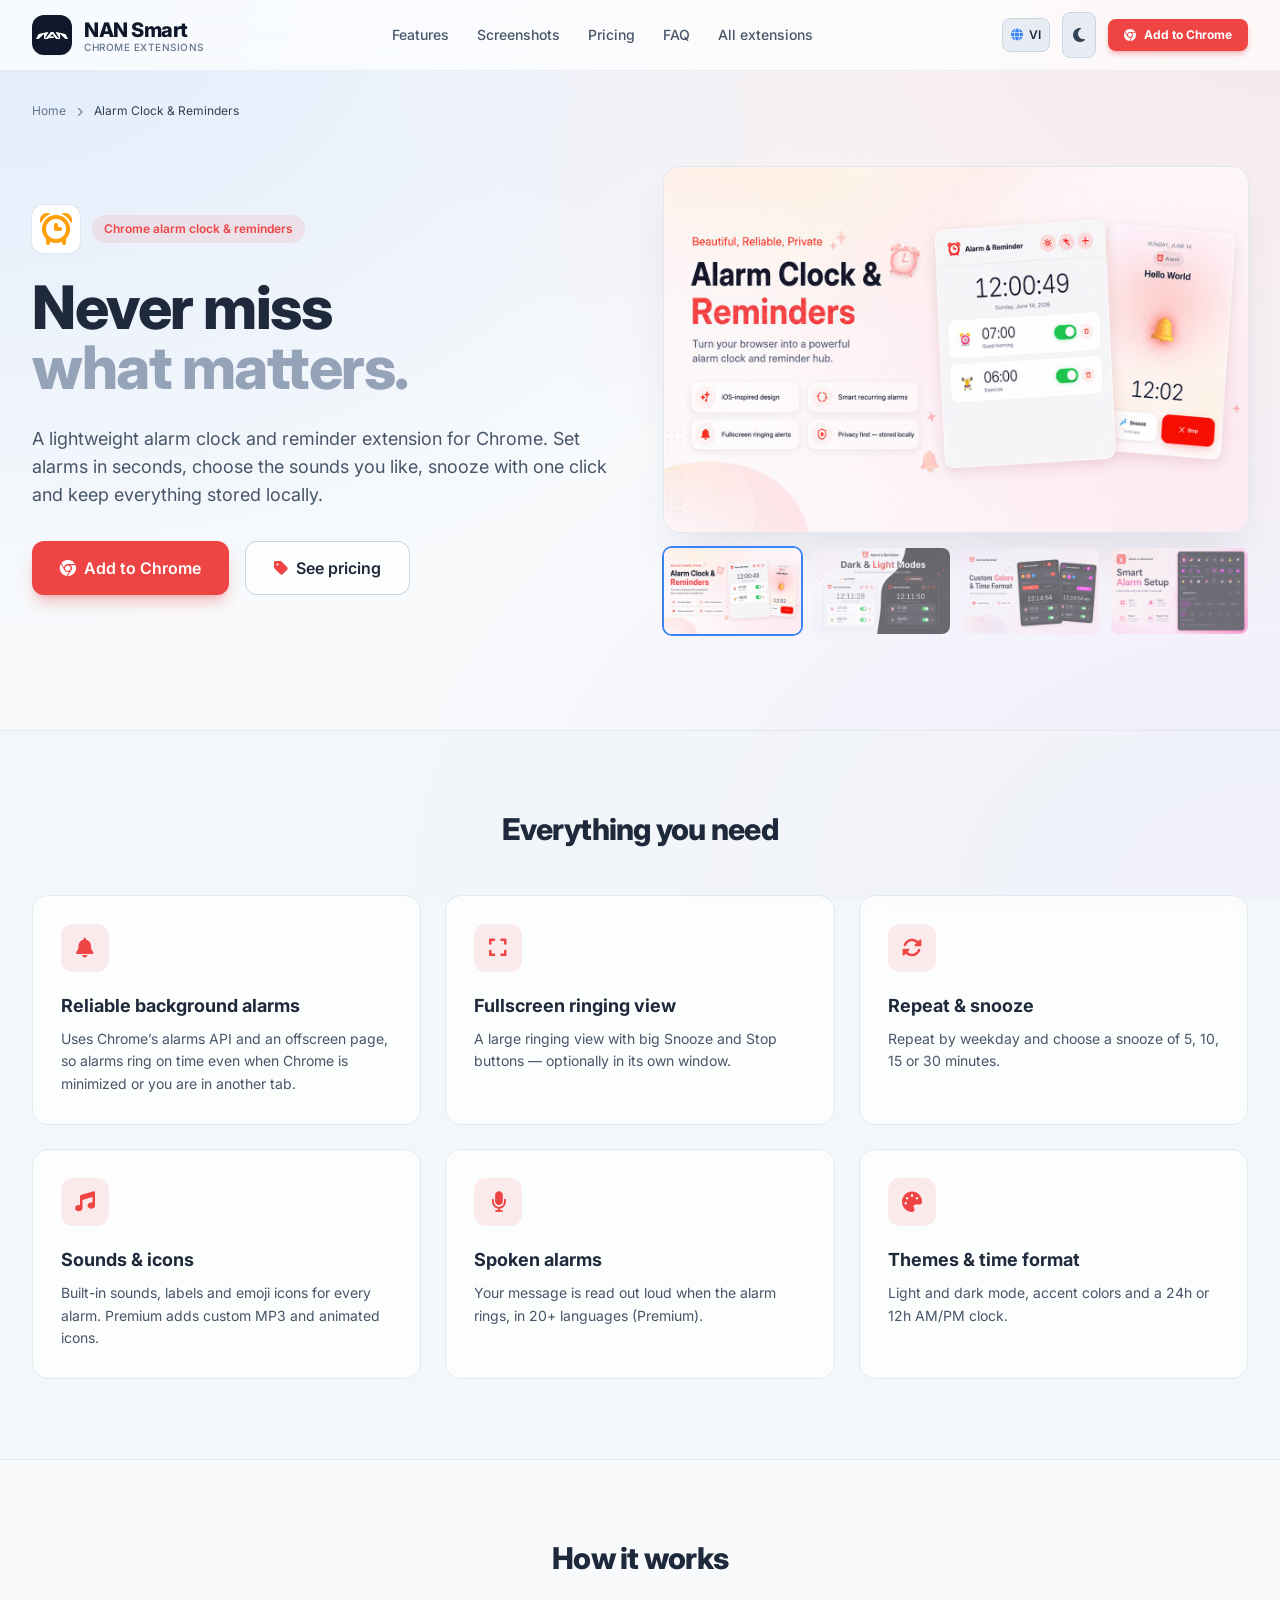
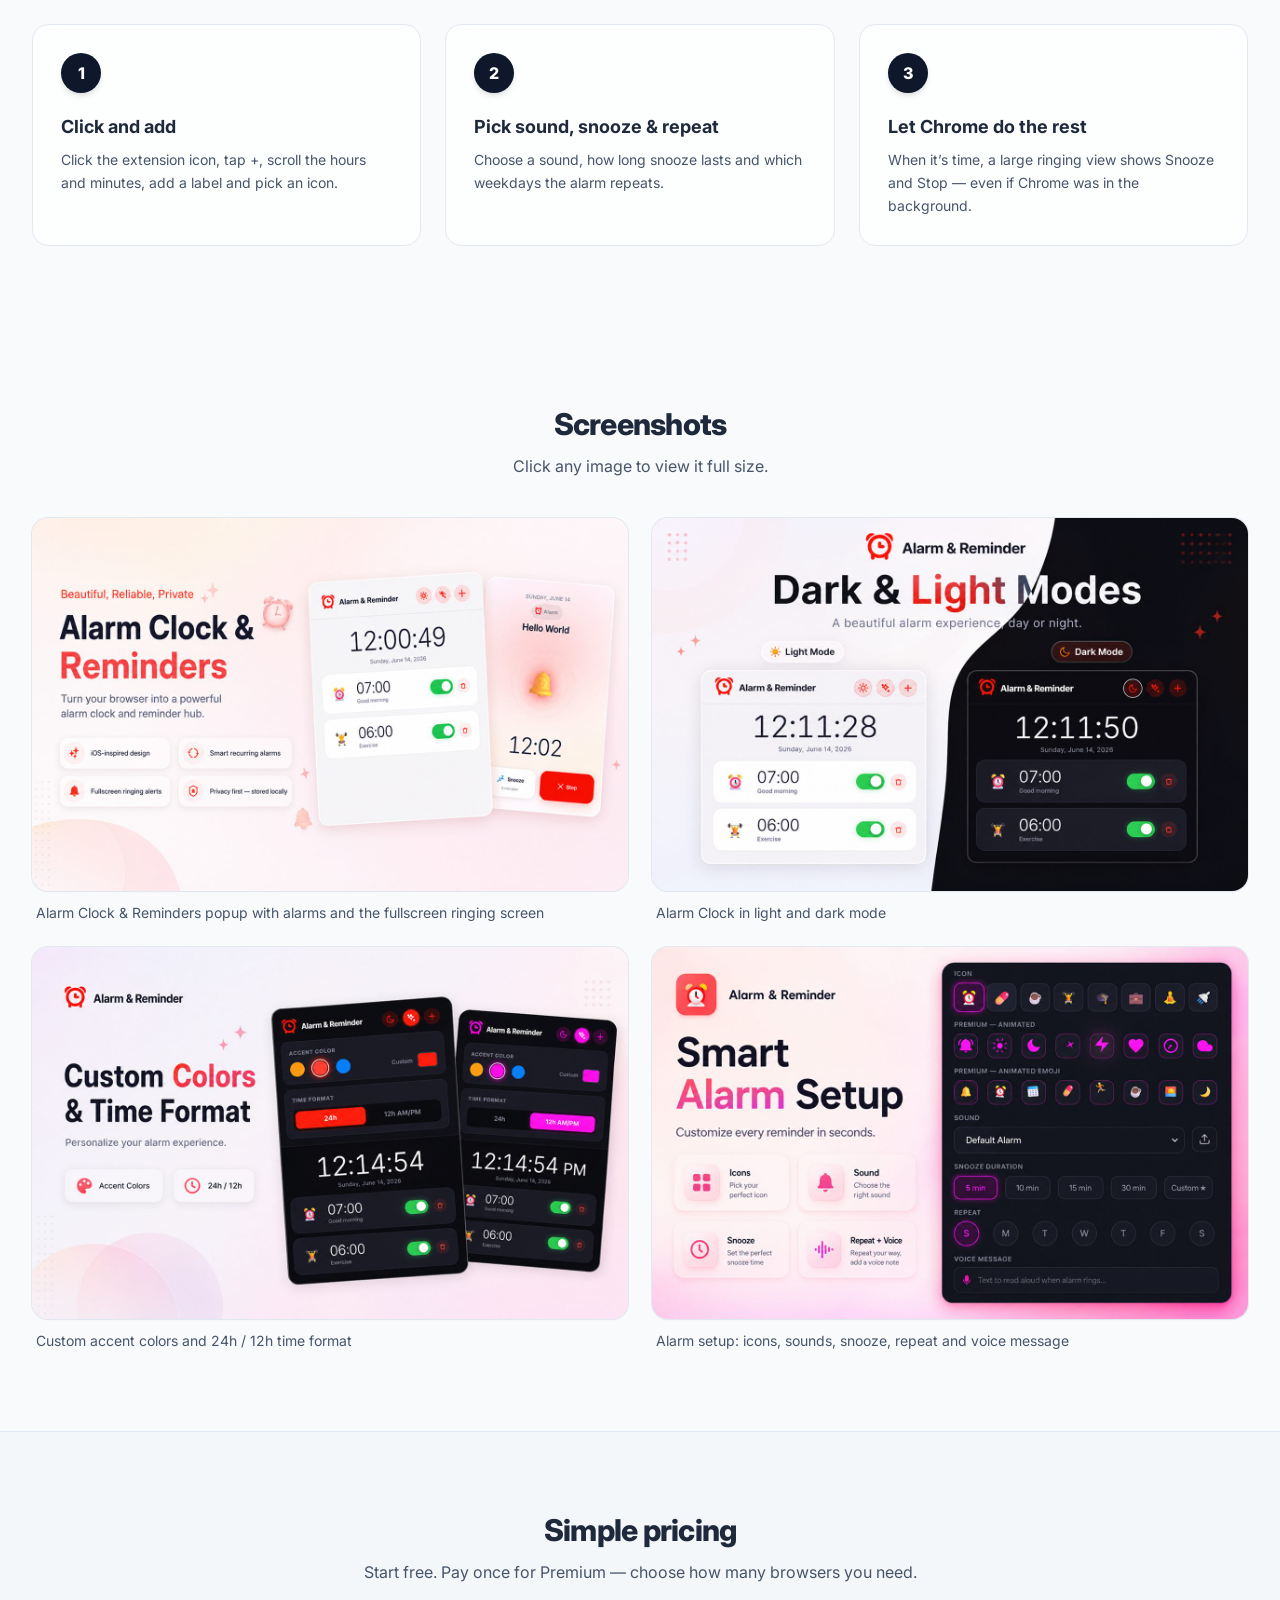
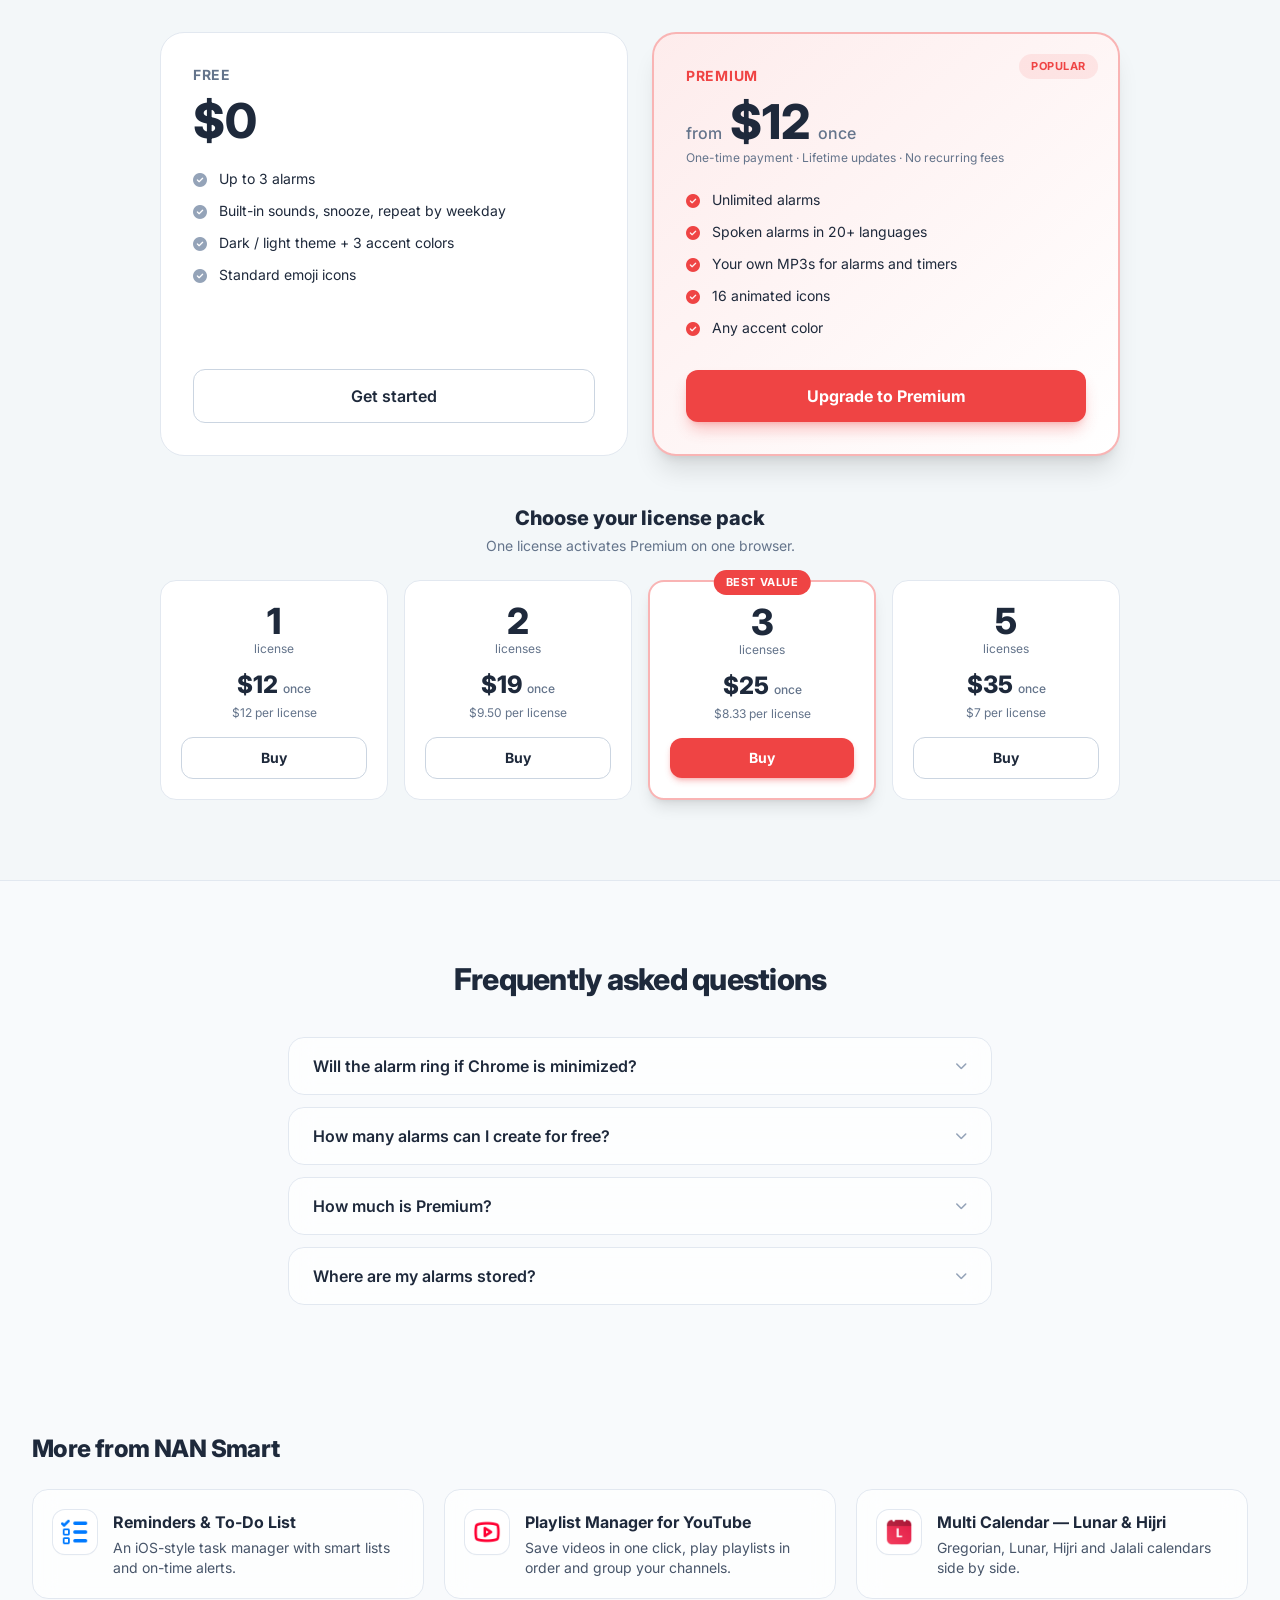
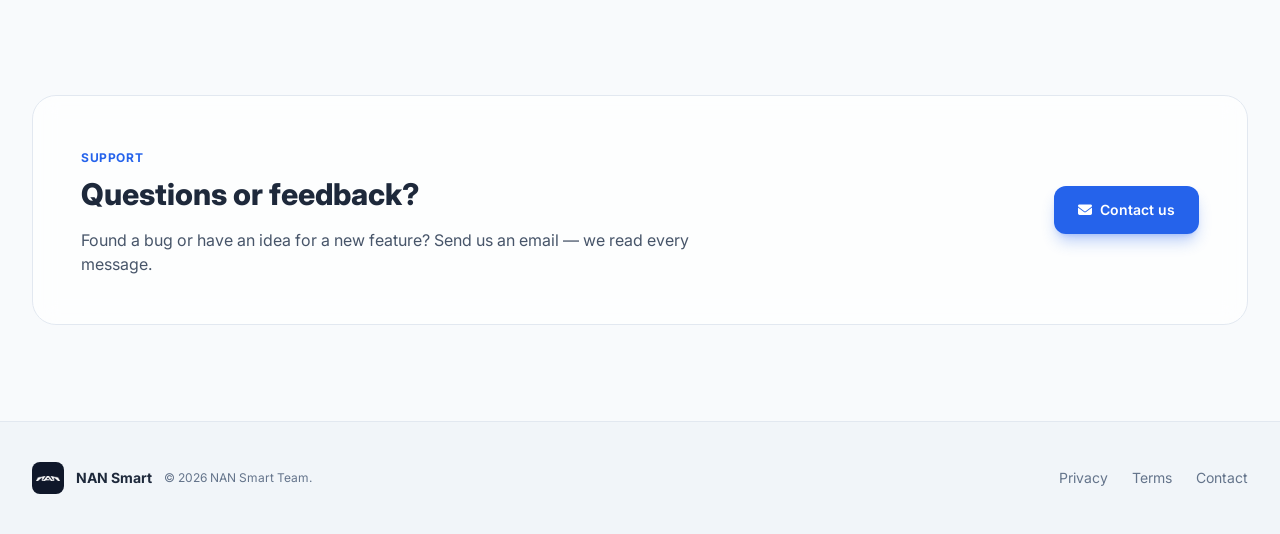
==== commit 2b1512aa: "Replace brand gradients with a monochrome style - Logo tile and brand name in solid black/white - Tw" ====
--- a/alarm.html
+++ b/alarm.html
@@ -134,11 +134,11 @@
   <header class="sticky top-0 z-40 w-full glass border-b border-slate-200/80 dark:border-slate-800/60">
     <div class="max-w-7xl mx-auto px-4 sm:px-6 lg:px-8 py-3 flex items-center justify-between gap-3">
       <a href="./" class="flex items-center gap-3 group shrink-0">
-        <div class="w-10 h-10 p-1 rounded-xl bg-gradient-to-tr from-blue-600 via-indigo-500 to-purple-600 flex items-center justify-center shadow-lg shadow-blue-500/30 group-hover:scale-105 transition-transform shrink-0">
-          <img src="images/logo-mark.png" width="480" height="105" alt="NAN Smart logo" class="w-full h-auto brightness-0 invert">
+        <div class="w-10 h-10 p-1 rounded-xl bg-slate-900 dark:bg-white flex items-center justify-center shadow-sm group-hover:scale-105 transition-transform shrink-0">
+          <img src="images/logo-mark.png" width="480" height="105" alt="NAN Smart logo" class="w-full h-auto invert dark:invert-0">
         </div>
         <div class="hidden sm:block">
-          <span class="text-xl font-extrabold tracking-tight bg-gradient-to-r from-blue-600 to-purple-600 dark:from-blue-400 dark:via-indigo-300 dark:to-purple-400 bg-clip-text text-transparent">NAN Smart</span>
+          <span class="text-xl font-extrabold tracking-tight text-slate-900 dark:text-white">NAN Smart</span>
           <span class="block text-[10px] text-slate-500 dark:text-slate-400 font-medium tracking-wider uppercase -mt-1" data-i18n="k24">Chrome Extensions</span>
         </div>
       </a>
@@ -188,7 +188,7 @@
           </div>
           <h1 class="text-4xl sm:text-5xl lg:text-6xl font-extrabold tracking-tight leading-tight mb-6">
             <span data-i18n="k33">Never miss</span>
-            <span class="block bg-gradient-to-r from-red-500 to-orange-500 bg-clip-text text-transparent pb-1" data-i18n="k34">what matters.</span>
+            <span class="block text-slate-400 dark:text-slate-500 pb-1" data-i18n="k34">what matters.</span>
           </h1>
           <p class="text-base sm:text-lg text-slate-600 dark:text-slate-400 leading-relaxed mb-8 max-w-xl" data-i18n="k35">A lightweight alarm clock and reminder extension for Chrome. Set alarms in seconds, choose the sounds you like, snooze with one click and keep everything stored locally.</p>
           <div class="flex flex-col sm:flex-row gap-3 sm:gap-4">
@@ -255,17 +255,17 @@
       <h2 class="text-3xl font-extrabold tracking-tight text-center mb-12" data-i18n="k51">How it works</h2>
       <ol class="grid grid-cols-1 md:grid-cols-3 gap-6">
         <li class="relative glass p-7 rounded-2xl border border-slate-200 dark:border-slate-800">
-          <span class="w-10 h-10 rounded-full bg-gradient-to-br from-red-500 to-orange-500 text-white font-extrabold flex items-center justify-center mb-5 shadow-md">1</span>
+          <span class="w-10 h-10 rounded-full bg-slate-900 dark:bg-white text-white dark:text-slate-900 font-extrabold flex items-center justify-center mb-5 shadow-md">1</span>
           <h3 class="text-lg font-bold mb-2" data-i18n="k52">Click and add</h3>
           <p class="text-slate-600 dark:text-slate-400 text-sm leading-relaxed" data-i18n="k53">Click the extension icon, tap +, scroll the hours and minutes, add a label and pick an icon.</p>
         </li>
         <li class="relative glass p-7 rounded-2xl border border-slate-200 dark:border-slate-800">
-          <span class="w-10 h-10 rounded-full bg-gradient-to-br from-red-500 to-orange-500 text-white font-extrabold flex items-center justify-center mb-5 shadow-md">2</span>
+          <span class="w-10 h-10 rounded-full bg-slate-900 dark:bg-white text-white dark:text-slate-900 font-extrabold flex items-center justify-center mb-5 shadow-md">2</span>
           <h3 class="text-lg font-bold mb-2" data-i18n="k54">Pick sound, snooze &amp; repeat</h3>
           <p class="text-slate-600 dark:text-slate-400 text-sm leading-relaxed" data-i18n="k55">Choose a sound, how long snooze lasts and which weekdays the alarm repeats.</p>
         </li>
         <li class="relative glass p-7 rounded-2xl border border-slate-200 dark:border-slate-800">
-          <span class="w-10 h-10 rounded-full bg-gradient-to-br from-red-500 to-orange-500 text-white font-extrabold flex items-center justify-center mb-5 shadow-md">3</span>
+          <span class="w-10 h-10 rounded-full bg-slate-900 dark:bg-white text-white dark:text-slate-900 font-extrabold flex items-center justify-center mb-5 shadow-md">3</span>
           <h3 class="text-lg font-bold mb-2" data-i18n="k56">Let Chrome do the rest</h3>
           <p class="text-slate-600 dark:text-slate-400 text-sm leading-relaxed" data-i18n="k57">When it’s time, a large ringing view shows Snooze and Stop — even if Chrome was in the background.</p>
         </li>
@@ -455,7 +455,7 @@
 
     <!-- SUPPORT -->
     <section class="py-12 max-w-7xl mx-auto px-4 sm:px-6 lg:px-8">
-      <div class="glass rounded-3xl p-8 md:p-12 border border-blue-500/20 bg-gradient-to-r from-blue-100/60 via-indigo-50/40 to-white/40 dark:from-blue-900/20 dark:via-indigo-900/10 dark:to-slate-900/40 flex flex-col md:flex-row items-center justify-between gap-8">
+      <div class="glass rounded-3xl p-8 md:p-12 border border-slate-200 dark:border-slate-800 bg-white/70 dark:bg-slate-900/60 flex flex-col md:flex-row items-center justify-between gap-8">
         <div class="max-w-2xl">
           <span class="text-xs font-bold uppercase tracking-wider text-blue-600 dark:text-blue-400" data-i18n="k92">Support</span>
           <h2 class="text-2xl md:text-3xl font-extrabold mt-2 mb-4" data-i18n="k93">Questions or feedback?</h2>
@@ -472,7 +472,7 @@
   <footer class="border-t border-slate-200 dark:border-slate-800/80 mt-12 py-10 bg-slate-100 dark:bg-slate-950/80 text-slate-500 dark:text-slate-400 text-sm">
     <div class="max-w-7xl mx-auto px-4 sm:px-6 lg:px-8 flex flex-col md:flex-row justify-between items-center gap-6">
       <a href="./" class="flex flex-wrap items-center justify-center gap-3">
-        <div class="w-8 h-8 p-1 rounded-lg bg-gradient-to-tr from-blue-600 via-indigo-500 to-purple-600 flex items-center justify-center shrink-0"><img src="images/logo-mark.png" width="480" height="105" alt="NAN Smart logo" class="w-full h-auto brightness-0 invert"></div>
+        <div class="w-8 h-8 p-1 rounded-lg bg-slate-900 dark:bg-white flex items-center justify-center shrink-0"><img src="images/logo-mark.png" width="480" height="105" alt="NAN Smart logo" class="w-full h-auto invert dark:invert-0"></div>
         <span class="font-bold text-slate-800 dark:text-slate-200">NAN Smart</span>
         <span class="text-xs">&copy; 2026 NAN Smart Team.</span>
       </a>
--- a/home.css
+++ b/home.css
@@ -1 +1 @@
-*,:after,:before{--tw-border-spacing-x:0;--tw-border-spacing-y:0;--tw-translate-x:0;--tw-translate-y:0;--tw-rotate:0;--tw-skew-x:0;--tw-skew-y:0;--tw-scale-x:1;--tw-scale-y:1;--tw-pan-x: ;--tw-pan-y: ;--tw-pinch-zoom: ;--tw-scroll-snap-strictness:proximity;--tw-gradient-from-position: ;--tw-gradient-via-position: ;--tw-gradient-to-position: ;--tw-ordinal: ;--tw-slashed-zero: ;--tw-numeric-figure: ;--tw-numeric-spacing: ;--tw-numeric-fraction: ;--tw-ring-inset: ;--tw-ring-offset-width:0px;--tw-ring-offset-color:#fff;--tw-ring-color:rgba(59,130,246,.5);--tw-ring-offset-shadow:0 0 #0000;--tw-ring-shadow:0 0 #0000;--tw-shadow:0 0 #0000;--tw-shadow-colored:0 0 #0000;--tw-blur: ;--tw-brightness: ;--tw-contrast: ;--tw-grayscale: ;--tw-hue-rotate: ;--tw-invert: ;--tw-saturate: ;--tw-sepia: ;--tw-drop-shadow: ;--tw-backdrop-blur: ;--tw-backdrop-brightness: ;--tw-backdrop-contrast: ;--tw-backdrop-grayscale: ;--tw-backdrop-hue-rotate: ;--tw-backdrop-invert: ;--tw-backdrop-opacity: ;--tw-backdrop-saturate: ;--tw-backdrop-sepia: ;--tw-contain-size: ;--tw-contain-layout: ;--tw-contain-paint: ;--tw-contain-style: }::backdrop{--tw-border-spacing-x:0;--tw-border-spacing-y:0;--tw-translate-x:0;--tw-translate-y:0;--tw-rotate:0;--tw-skew-x:0;--tw-skew-y:0;--tw-scale-x:1;--tw-scale-y:1;--tw-pan-x: ;--tw-pan-y: ;--tw-pinch-zoom: ;--tw-scroll-snap-strictness:proximity;--tw-gradient-from-position: ;--tw-gradient-via-position: ;--tw-gradient-to-position: ;--tw-ordinal: ;--tw-slashed-zero: ;--tw-numeric-figure: ;--tw-numeric-spacing: ;--tw-numeric-fraction: ;--tw-ring-inset: ;--tw-ring-offset-width:0px;--tw-ring-offset-color:#fff;--tw-ring-color:rgba(59,130,246,.5);--tw-ring-offset-shadow:0 0 #0000;--tw-ring-shadow:0 0 #0000;--tw-shadow:0 0 #0000;--tw-shadow-colored:0 0 #0000;--tw-blur: ;--tw-brightness: ;--tw-contrast: ;--tw-grayscale: ;--tw-hue-rotate: ;--tw-invert: ;--tw-saturate: ;--tw-sepia: ;--tw-drop-shadow: ;--tw-backdrop-blur: ;--tw-backdrop-brightness: ;--tw-backdrop-contrast: ;--tw-backdrop-grayscale: ;--tw-backdrop-hue-rotate: ;--tw-backdrop-invert: ;--tw-backdrop-opacity: ;--tw-backdrop-saturate: ;--tw-backdrop-sepia: ;--tw-contain-size: ;--tw-contain-layout: ;--tw-contain-paint: ;--tw-contain-style: }/*! tailwindcss v3.4.16 | MIT License | https://tailwindcss.com*/*,:after,:before{box-sizing:border-box;border:0 solid #e5e7eb}:after,:before{--tw-content:""}:host,html{line-height:1.5;-webkit-text-size-adjust:100%;-moz-tab-size:4;-o-tab-size:4;tab-size:4;font-family:Inter,sans-serif;font-feature-settings:normal;font-variation-settings:normal;-webkit-tap-highlight-color:transparent}body{margin:0;line-height:inherit}hr{height:0;color:inherit;border-top-width:1px}abbr:where([title]){-webkit-text-decoration:underline dotted;text-decoration:underline dotted}h1,h2,h3,h4,h5,h6{font-size:inherit;font-weight:inherit}a{color:inherit;text-decoration:inherit}b,strong{font-weight:bolder}code,kbd,pre,samp{font-family:ui-monospace,SFMono-Regular,Menlo,Monaco,Consolas,Liberation Mono,Courier New,monospace;font-feature-settings:normal;font-variation-settings:normal;font-size:1em}small{font-size:80%}sub,sup{font-size:75%;line-height:0;position:relative;vertical-align:baseline}sub{bottom:-.25em}sup{top:-.5em}table{text-indent:0;border-color:inherit;border-collapse:collapse}button,input,optgroup,select,textarea{font-family:inherit;font-feature-settings:inherit;font-variation-settings:inherit;font-size:100%;font-weight:inherit;line-height:inherit;letter-spacing:inherit;color:inherit;margin:0;padding:0}button,select{text-transform:none}button,input:where([type=button]),input:where([type=reset]),input:where([type=submit]){-webkit-appearance:button;background-color:transparent;background-image:none}:-moz-focusring{outline:auto}:-moz-ui-invalid{box-shadow:none}progress{vertical-align:baseline}::-webkit-inner-spin-button,::-webkit-outer-spin-button{height:auto}[type=search]{-webkit-appearance:textfield;outline-offset:-2px}::-webkit-search-decoration{-webkit-appearance:none}::-webkit-file-upload-button{-webkit-appearance:button;font:inherit}summary{display:list-item}blockquote,dd,dl,figure,h1,h2,h3,h4,h5,h6,hr,p,pre{margin:0}fieldset{margin:0}fieldset,legend{padding:0}menu,ol,ul{list-style:none;margin:0;padding:0}dialog{padding:0}textarea{resize:vertical}input::-moz-placeholder,textarea::-moz-placeholder{opacity:1;color:#9ca3af}input::placeholder,textarea::placeholder{opacity:1;color:#9ca3af}[role=button],button{cursor:pointer}:disabled{cursor:default}audio,canvas,embed,iframe,img,object,svg,video{display:block;vertical-align:middle}img,video{max-width:100%;height:auto}[hidden]:where(:not([hidden=until-found])){display:none}.pointer-events-none{pointer-events:none}.fixed{position:fixed}.absolute{position:absolute}.relative{position:relative}.sticky{position:sticky}.inset-0{inset:0}.-top-3{top:-.75rem}.left-0{left:0}.left-1\/2{left:50%}.left-2{left:.5rem}.left-3\.5{left:.875rem}.right-0{right:0}.right-2{right:.5rem}.right-4{right:1rem}.right-5{right:1.25rem}.top-0{top:0}.top-1\/2{top:50%}.top-10{top:2.5rem}.top-4{top:1rem}.top-5{top:1.25rem}.z-10{z-index:10}.z-40{z-index:40}.z-50{z-index:50}.z-\[60\]{z-index:60}.col-span-full{grid-column:1/-1}.mx-2{margin-left:.5rem;margin-right:.5rem}.mx-auto{margin-left:auto;margin-right:auto}.my-16{margin-top:4rem;margin-bottom:4rem}.-mt-1{margin-top:-.25rem}.mb-1{margin-bottom:.25rem}.mb-10{margin-bottom:2.5rem}.mb-12{margin-bottom:3rem}.mb-14{margin-bottom:3.5rem}.mb-16{margin-bottom:4rem}.mb-2{margin-bottom:.5rem}.mb-3{margin-bottom:.75rem}.mb-4{margin-bottom:1rem}.mb-5{margin-bottom:1.25rem}.mb-6{margin-bottom:1.5rem}.mb-8{margin-bottom:2rem}.mr-2{margin-right:.5rem}.mt-1{margin-top:.25rem}.mt-12{margin-top:3rem}.mt-2{margin-top:.5rem}.mt-20{margin-top:5rem}.mt-3{margin-top:.75rem}.mt-4{margin-top:1rem}.mt-auto{margin-top:auto}.block{display:block}.inline-block{display:inline-block}.flex{display:flex}.inline-flex{display:inline-flex}.grid{display:grid}.hidden{display:none}.aspect-\[16\/10\]{aspect-ratio:16/10}.aspect-\[16\/7\]{aspect-ratio:16/7}.h-10{height:2.5rem}.h-11{height:2.75rem}.h-12{height:3rem}.h-16{height:4rem}.h-2{height:.5rem}.h-5{height:1.25rem}.h-8{height:2rem}.h-9{height:2.25rem}.h-auto{height:auto}.h-full{height:100%}.max-h-\[80vh\]{max-height:80vh}.max-h-\[90vh\]{max-height:90vh}.min-h-screen{min-height:100vh}.w-10{width:2.5rem}.w-11{width:2.75rem}.w-12{width:3rem}.w-16{width:4rem}.w-2{width:.5rem}.w-28{width:7rem}.w-5{width:1.25rem}.w-8{width:2rem}.w-9{width:2.25rem}.w-\[46\%\]{width:46%}.w-\[56\%\]{width:56%}.w-full{width:100%}.min-w-0{min-width:0}.max-w-2xl{max-width:42rem}.max-w-3xl{max-width:48rem}.max-w-4xl{max-width:56rem}.max-w-5xl{max-width:64rem}.max-w-6xl{max-width:72rem}.max-w-7xl{max-width:80rem}.max-w-xl{max-width:36rem}.flex-1{flex:1 1 0%}.shrink-0{flex-shrink:0}.-translate-x-1\/2{--tw-translate-x:-50%}.-translate-x-1\/2,.-translate-y-1\/2{transform:translate(var(--tw-translate-x),var(--tw-translate-y)) rotate(var(--tw-rotate)) skewX(var(--tw-skew-x)) skewY(var(--tw-skew-y)) scaleX(var(--tw-scale-x)) scaleY(var(--tw-scale-y))}.-translate-y-1\/2{--tw-translate-y:-50%}.-rotate-6{--tw-rotate:-6deg}.-rotate-6,.rotate-6{transform:translate(var(--tw-translate-x),var(--tw-translate-y)) rotate(var(--tw-rotate)) skewX(var(--tw-skew-x)) skewY(var(--tw-skew-y)) scaleX(var(--tw-scale-x)) scaleY(var(--tw-scale-y))}.rotate-6{--tw-rotate:6deg}@keyframes pulse{50%{opacity:.5}}.animate-pulse{animation:pulse 2s cubic-bezier(.4,0,.6,1) infinite}.cursor-pointer{cursor:pointer}.scroll-mt-20{scroll-margin-top:5rem}.scroll-mt-24{scroll-margin-top:6rem}.grid-cols-1{grid-template-columns:repeat(1,minmax(0,1fr))}.grid-cols-2{grid-template-columns:repeat(2,minmax(0,1fr))}.grid-cols-4{grid-template-columns:repeat(4,minmax(0,1fr))}.grid-cols-5{grid-template-columns:repeat(5,minmax(0,1fr))}.flex-col{flex-direction:column}.flex-wrap{flex-wrap:wrap}.items-start{align-items:flex-start}.items-center{align-items:center}.items-baseline{align-items:baseline}.justify-start{justify-content:flex-start}.justify-end{justify-content:flex-end}.justify-center{justify-content:center}.justify-between{justify-content:space-between}.gap-1{gap:.25rem}.gap-1\.5{gap:.375rem}.gap-10{gap:2.5rem}.gap-12{gap:3rem}.gap-2{gap:.5rem}.gap-3{gap:.75rem}.gap-4{gap:1rem}.gap-5{gap:1.25rem}.gap-6{gap:1.5rem}.gap-7{gap:1.75rem}.gap-8{gap:2rem}.space-y-2>:not([hidden])~:not([hidden]){--tw-space-y-reverse:0;margin-top:calc(.5rem*(1 - var(--tw-space-y-reverse)));margin-bottom:calc(.5rem*var(--tw-space-y-reverse))}.space-y-24>:not([hidden])~:not([hidden]){--tw-space-y-reverse:0;margin-top:calc(6rem*(1 - var(--tw-space-y-reverse)));margin-bottom:calc(6rem*var(--tw-space-y-reverse))}.space-y-3>:not([hidden])~:not([hidden]){--tw-space-y-reverse:0;margin-top:calc(.75rem*(1 - var(--tw-space-y-reverse)));margin-bottom:calc(.75rem*var(--tw-space-y-reverse))}.overflow-hidden{overflow:hidden}.overflow-x-auto{overflow-x:auto}.overflow-y-auto{overflow-y:auto}.whitespace-nowrap{white-space:nowrap}.rounded{border-radius:.25rem}.rounded-2xl{border-radius:1rem}.rounded-3xl{border-radius:1.5rem}.rounded-full{border-radius:9999px}.rounded-lg{border-radius:.5rem}.rounded-md{border-radius:.375rem}.rounded-xl{border-radius:.75rem}.border{border-width:1px}.border-2{border-width:2px}.border-y{border-top-width:1px}.border-b,.border-y{border-bottom-width:1px}.border-l{border-left-width:1px}.border-t{border-top-width:1px}.border-blue-500{--tw-border-opacity:1;border-color:rgb(59 130 246/var(--tw-border-opacity,1))}.border-blue-500\/20{border-color:rgba(59,130,246,.2)}.border-blue-500\/40{border-color:rgba(59,130,246,.4)}.border-blue-600{--tw-border-opacity:1;border-color:rgb(37 99 235/var(--tw-border-opacity,1))}.border-pink-500\/40{border-color:rgba(236,72,153,.4)}.border-red-500\/40{border-color:rgba(239,68,68,.4)}.border-rose-500\/40{border-color:rgba(244,63,94,.4)}.border-slate-200{--tw-border-opacity:1;border-color:rgb(226 232 240/var(--tw-border-opacity,1))}.border-slate-200\/80{border-color:rgba(226,232,240,.8)}.border-slate-300{--tw-border-opacity:1;border-color:rgb(203 213 225/var(--tw-border-opacity,1))}.border-transparent{border-color:transparent}.bg-blue-500{--tw-bg-opacity:1;background-color:rgb(59 130 246/var(--tw-bg-opacity,1))}.bg-blue-500\/10{background-color:rgba(59,130,246,.1)}.bg-blue-600{--tw-bg-opacity:1;background-color:rgb(37 99 235/var(--tw-bg-opacity,1))}.bg-emerald-500\/10{background-color:rgba(16,185,129,.1)}.bg-pink-500{--tw-bg-opacity:1;background-color:rgb(236 72 153/var(--tw-bg-opacity,1))}.bg-pink-500\/10{background-color:rgba(236,72,153,.1)}.bg-purple-500\/10{background-color:rgba(168,85,247,.1)}.bg-red-500{--tw-bg-opacity:1;background-color:rgb(239 68 68/var(--tw-bg-opacity,1))}.bg-red-500\/10{background-color:rgba(239,68,68,.1)}.bg-rose-500{--tw-bg-opacity:1;background-color:rgb(244 63 94/var(--tw-bg-opacity,1))}.bg-rose-500\/10{background-color:rgba(244,63,94,.1)}.bg-slate-100{--tw-bg-opacity:1;background-color:rgb(241 245 249/var(--tw-bg-opacity,1))}.bg-slate-100\/60{background-color:rgba(241,245,249,.6)}.bg-slate-200{--tw-bg-opacity:1;background-color:rgb(226 232 240/var(--tw-bg-opacity,1))}.bg-slate-200\/80{background-color:rgba(226,232,240,.8)}.bg-slate-50{--tw-bg-opacity:1;background-color:rgb(248 250 252/var(--tw-bg-opacity,1))}.bg-slate-950\/70{background-color:rgba(2,6,23,.7)}.bg-slate-950\/90{background-color:rgba(2,6,23,.9)}.bg-white{--tw-bg-opacity:1;background-color:rgb(255 255 255/var(--tw-bg-opacity,1))}.bg-white\/10{background-color:hsla(0,0%,100%,.1)}.bg-gradient-to-br{background-image:linear-gradient(to bottom right,var(--tw-gradient-stops))}.bg-gradient-to-r{background-image:linear-gradient(to right,var(--tw-gradient-stops))}.bg-gradient-to-tr{background-image:linear-gradient(to top right,var(--tw-gradient-stops))}.from-blue-100\/60{--tw-gradient-from:rgba(219,234,254,.6) var(--tw-gradient-from-position);--tw-gradient-to:rgba(219,234,254,0) var(--tw-gradient-to-position);--tw-gradient-stops:var(--tw-gradient-from),var(--tw-gradient-to)}.from-blue-500{--tw-gradient-from:#3b82f6 var(--tw-gradient-from-position);--tw-gradient-to:rgba(59,130,246,0) var(--tw-gradient-to-position);--tw-gradient-stops:var(--tw-gradient-from),var(--tw-gradient-to)}.from-blue-500\/10{--tw-gradient-from:rgba(59,130,246,.1) var(--tw-gradient-from-position);--tw-gradient-to:rgba(59,130,246,0) var(--tw-gradient-to-position);--tw-gradient-stops:var(--tw-gradient-from),var(--tw-gradient-to)}.from-blue-600{--tw-gradient-from:#2563eb var(--tw-gradient-from-position);--tw-gradient-to:rgba(37,99,235,0) var(--tw-gradient-to-position);--tw-gradient-stops:var(--tw-gradient-from),var(--tw-gradient-to)}.from-pink-500{--tw-gradient-from:#ec4899 var(--tw-gradient-from-position);--tw-gradient-to:rgba(236,72,153,0) var(--tw-gradient-to-position);--tw-gradient-stops:var(--tw-gradient-from),var(--tw-gradient-to)}.from-pink-500\/10{--tw-gradient-from:rgba(236,72,153,.1) var(--tw-gradient-from-position);--tw-gradient-to:rgba(236,72,153,0) var(--tw-gradient-to-position);--tw-gradient-stops:var(--tw-gradient-from),var(--tw-gradient-to)}.from-red-500{--tw-gradient-from:#ef4444 var(--tw-gradient-from-position);--tw-gradient-to:rgba(239,68,68,0) var(--tw-gradient-to-position);--tw-gradient-stops:var(--tw-gradient-from),var(--tw-gradient-to)}.from-red-500\/10{--tw-gradient-from:rgba(239,68,68,.1) var(--tw-gradient-from-position);--tw-gradient-to:rgba(239,68,68,0) var(--tw-gradient-to-position);--tw-gradient-stops:var(--tw-gradient-from),var(--tw-gradient-to)}.from-rose-500{--tw-gradient-from:#f43f5e var(--tw-gradient-from-position);--tw-gradient-to:rgba(244,63,94,0) var(--tw-gradient-to-position);--tw-gradient-stops:var(--tw-gradient-from),var(--tw-gradient-to)}.from-rose-500\/10{--tw-gradient-from:rgba(244,63,94,.1) var(--tw-gradient-from-position);--tw-gradient-to:rgba(244,63,94,0) var(--tw-gradient-to-position);--tw-gradient-stops:var(--tw-gradient-from),var(--tw-gradient-to)}.via-blue-500{--tw-gradient-to:rgba(59,130,246,0) var(--tw-gradient-to-position);--tw-gradient-stops:var(--tw-gradient-from),#3b82f6 var(--tw-gradient-via-position),var(--tw-gradient-to)}.via-indigo-50\/40{--tw-gradient-to:rgba(238,242,255,0) var(--tw-gradient-to-position);--tw-gradient-stops:var(--tw-gradient-from),rgba(238,242,255,.4) var(--tw-gradient-via-position),var(--tw-gradient-to)}.via-indigo-500{--tw-gradient-to:rgba(99,102,241,0) var(--tw-gradient-to-position);--tw-gradient-stops:var(--tw-gradient-from),#6366f1 var(--tw-gradient-via-position),var(--tw-gradient-to)}.to-indigo-500{--tw-gradient-to:#6366f1 var(--tw-gradient-to-position)}.to-indigo-600{--tw-gradient-to:#4f46e5 var(--tw-gradient-to-position)}.to-orange-500{--tw-gradient-to:#f97316 var(--tw-gradient-to-position)}.to-purple-500{--tw-gradient-to:#a855f7 var(--tw-gradient-to-position)}.to-purple-600{--tw-gradient-to:#9333ea var(--tw-gradient-to-position)}.to-red-600{--tw-gradient-to:#dc2626 var(--tw-gradient-to-position)}.to-rose-500{--tw-gradient-to:#f43f5e var(--tw-gradient-to-position)}.to-rose-600{--tw-gradient-to:#e11d48 var(--tw-gradient-to-position)}.to-transparent{--tw-gradient-to:transparent var(--tw-gradient-to-position)}.to-white\/40{--tw-gradient-to:hsla(0,0%,100%,.4) var(--tw-gradient-to-position)}.bg-clip-text{-webkit-background-clip:text;background-clip:text}.object-contain{-o-object-fit:contain;object-fit:contain}.object-cover{-o-object-fit:cover;object-fit:cover}.p-1{padding:.25rem}.p-2{padding:.5rem}.p-2\.5{padding:.625rem}.p-3{padding:.75rem}.p-4{padding:1rem}.p-5{padding:1.25rem}.p-6{padding:1.5rem}.p-7{padding:1.75rem}.p-8{padding:2rem}.px-1{padding-left:.25rem;padding-right:.25rem}.px-2\.5{padding-left:.625rem;padding-right:.625rem}.px-3{padding-left:.75rem;padding-right:.75rem}.px-3\.5{padding-left:.875rem;padding-right:.875rem}.px-4{padding-left:1rem;padding-right:1rem}.px-6{padding-left:1.5rem;padding-right:1.5rem}.px-7{padding-left:1.75rem;padding-right:1.75rem}.px-8{padding-left:2rem;padding-right:2rem}.py-0\.5{padding-top:.125rem;padding-bottom:.125rem}.py-1{padding-top:.25rem;padding-bottom:.25rem}.py-1\.5{padding-top:.375rem;padding-bottom:.375rem}.py-10{padding-top:2.5rem;padding-bottom:2.5rem}.py-12{padding-top:3rem;padding-bottom:3rem}.py-16{padding-top:4rem;padding-bottom:4rem}.py-2{padding-top:.5rem;padding-bottom:.5rem}.py-2\.5{padding-top:.625rem;padding-bottom:.625rem}.py-20{padding-top:5rem;padding-bottom:5rem}.py-3{padding-top:.75rem;padding-bottom:.75rem}.py-3\.5{padding-top:.875rem;padding-bottom:.875rem}.py-4{padding-top:1rem;padding-bottom:1rem}.pb-1{padding-bottom:.25rem}.pb-16{padding-bottom:4rem}.pb-4{padding-bottom:1rem}.pl-10{padding-left:2.5rem}.pr-10{padding-right:2.5rem}.pr-4{padding-right:1rem}.pt-16{padding-top:4rem}.pt-4{padding-top:1rem}.pt-6{padding-top:1.5rem}.pt-8{padding-top:2rem}.text-center{text-align:center}.text-2xl{font-size:1.5rem;line-height:2rem}.text-3xl{font-size:1.875rem;line-height:2.25rem}.text-4xl{font-size:2.25rem;line-height:2.5rem}.text-5xl{font-size:3rem;line-height:1}.text-6xl{font-size:3.75rem;line-height:1}.text-\[10px\]{font-size:10px}.text-\[11px\]{font-size:11px}.text-\[9px\]{font-size:9px}.text-base{font-size:1rem;line-height:1.5rem}.text-lg{font-size:1.125rem;line-height:1.75rem}.text-sm{font-size:.875rem;line-height:1.25rem}.text-xl{font-size:1.25rem;line-height:1.75rem}.text-xs{font-size:.75rem;line-height:1rem}.font-bold{font-weight:700}.font-extrabold{font-weight:800}.font-medium{font-weight:500}.font-semibold{font-weight:600}.uppercase{text-transform:uppercase}.leading-relaxed{line-height:1.625}.leading-snug{line-height:1.375}.leading-tight{line-height:1.25}.tracking-tight{letter-spacing:-.025em}.tracking-wider{letter-spacing:.05em}.text-amber-400{--tw-text-opacity:1;color:rgb(251 191 36/var(--tw-text-opacity,1))}.text-amber-500{--tw-text-opacity:1;color:rgb(245 158 11/var(--tw-text-opacity,1))}.text-blue-500{--tw-text-opacity:1;color:rgb(59 130 246/var(--tw-text-opacity,1))}.text-blue-600{--tw-text-opacity:1;color:rgb(37 99 235/var(--tw-text-opacity,1))}.text-emerald-500{--tw-text-opacity:1;color:rgb(16 185 129/var(--tw-text-opacity,1))}.text-pink-500{--tw-text-opacity:1;color:rgb(236 72 153/var(--tw-text-opacity,1))}.text-purple-500{--tw-text-opacity:1;color:rgb(168 85 247/var(--tw-text-opacity,1))}.text-red-500{--tw-text-opacity:1;color:rgb(239 68 68/var(--tw-text-opacity,1))}.text-rose-500{--tw-text-opacity:1;color:rgb(244 63 94/var(--tw-text-opacity,1))}.text-slate-300{--tw-text-opacity:1;color:rgb(203 213 225/var(--tw-text-opacity,1))}.text-slate-400{--tw-text-opacity:1;color:rgb(148 163 184/var(--tw-text-opacity,1))}.text-slate-500{--tw-text-opacity:1;color:rgb(100 116 139/var(--tw-text-opacity,1))}.text-slate-600{--tw-text-opacity:1;color:rgb(71 85 105/var(--tw-text-opacity,1))}.text-slate-700{--tw-text-opacity:1;color:rgb(51 65 85/var(--tw-text-opacity,1))}.text-slate-800{--tw-text-opacity:1;color:rgb(30 41 59/var(--tw-text-opacity,1))}.text-slate-900{--tw-text-opacity:1;color:rgb(15 23 42/var(--tw-text-opacity,1))}.text-transparent{color:transparent}.text-white{--tw-text-opacity:1;color:rgb(255 255 255/var(--tw-text-opacity,1))}.opacity-100{opacity:1}.opacity-60{opacity:.6}.opacity-90{opacity:.9}.shadow-2xl{--tw-shadow:0 25px 50px -12px rgba(0,0,0,.25);--tw-shadow-colored:0 25px 50px -12px var(--tw-shadow-color)}.shadow-2xl,.shadow-lg{box-shadow:var(--tw-ring-offset-shadow,0 0 #0000),var(--tw-ring-shadow,0 0 #0000),var(--tw-shadow)}.shadow-lg{--tw-shadow:0 10px 15px -3px rgba(0,0,0,.1),0 4px 6px -4px rgba(0,0,0,.1);--tw-shadow-colored:0 10px 15px -3px var(--tw-shadow-color),0 4px 6px -4px var(--tw-shadow-color)}.shadow-md{--tw-shadow:0 4px 6px -1px rgba(0,0,0,.1),0 2px 4px -2px rgba(0,0,0,.1);--tw-shadow-colored:0 4px 6px -1px var(--tw-shadow-color),0 2px 4px -2px var(--tw-shadow-color)}.shadow-md,.shadow-sm{box-shadow:var(--tw-ring-offset-shadow,0 0 #0000),var(--tw-ring-shadow,0 0 #0000),var(--tw-shadow)}.shadow-sm{--tw-shadow:0 1px 2px 0 rgba(0,0,0,.05);--tw-shadow-colored:0 1px 2px 0 var(--tw-shadow-color)}.shadow-xl{--tw-shadow:0 20px 25px -5px rgba(0,0,0,.1),0 8px 10px -6px rgba(0,0,0,.1);--tw-shadow-colored:0 20px 25px -5px var(--tw-shadow-color),0 8px 10px -6px var(--tw-shadow-color);box-shadow:var(--tw-ring-offset-shadow,0 0 #0000),var(--tw-ring-shadow,0 0 #0000),var(--tw-shadow)}.shadow-blue-500\/20{--tw-shadow-color:rgba(59,130,246,.2);--tw-shadow:var(--tw-shadow-colored)}.shadow-blue-500\/30{--tw-shadow-color:rgba(59,130,246,.3);--tw-shadow:var(--tw-shadow-colored)}.shadow-blue-600\/20{--tw-shadow-color:rgba(37,99,235,.2);--tw-shadow:var(--tw-shadow-colored)}.shadow-blue-600\/30{--tw-shadow-color:rgba(37,99,235,.3);--tw-shadow:var(--tw-shadow-colored)}.shadow-pink-500\/30{--tw-shadow-color:rgba(236,72,153,.3);--tw-shadow:var(--tw-shadow-colored)}.shadow-red-500\/30{--tw-shadow-color:rgba(239,68,68,.3);--tw-shadow:var(--tw-shadow-colored)}.shadow-rose-500\/30{--tw-shadow-color:rgba(244,63,94,.3);--tw-shadow:var(--tw-shadow-colored)}.shadow-slate-900\/10{--tw-shadow-color:rgba(15,23,42,.1);--tw-shadow:var(--tw-shadow-colored)}.ring{--tw-ring-offset-shadow:var(--tw-ring-inset) 0 0 0 var(--tw-ring-offset-width) var(--tw-ring-offset-color);--tw-ring-shadow:var(--tw-ring-inset) 0 0 0 calc(3px + var(--tw-ring-offset-width)) var(--tw-ring-color)}.ring,.ring-1{box-shadow:var(--tw-ring-offset-shadow),var(--tw-ring-shadow),var(--tw-shadow,0 0 #0000)}.ring-1{--tw-ring-offset-shadow:var(--tw-ring-inset) 0 0 0 var(--tw-ring-offset-width) var(--tw-ring-offset-color);--tw-ring-shadow:var(--tw-ring-inset) 0 0 0 calc(1px + var(--tw-ring-offset-width)) var(--tw-ring-color)}.ring-2{--tw-ring-offset-shadow:var(--tw-ring-inset) 0 0 0 var(--tw-ring-offset-width) var(--tw-ring-offset-color);--tw-ring-shadow:var(--tw-ring-inset) 0 0 0 calc(2px + var(--tw-ring-offset-width)) var(--tw-ring-color);box-shadow:var(--tw-ring-offset-shadow),var(--tw-ring-shadow),var(--tw-shadow,0 0 #0000)}.ring-blue-500{--tw-ring-opacity:1;--tw-ring-color:rgb(59 130 246/var(--tw-ring-opacity,1))}.ring-slate-200{--tw-ring-opacity:1;--tw-ring-color:rgb(226 232 240/var(--tw-ring-opacity,1))}.ring-transparent{--tw-ring-color:transparent}.brightness-0{--tw-brightness:brightness(0)}.brightness-0,.invert{filter:var(--tw-blur) var(--tw-brightness) var(--tw-contrast) var(--tw-grayscale) var(--tw-hue-rotate) var(--tw-invert) var(--tw-saturate) var(--tw-sepia) var(--tw-drop-shadow)}.invert{--tw-invert:invert(100%)}.filter{filter:var(--tw-blur) var(--tw-brightness) var(--tw-contrast) var(--tw-grayscale) var(--tw-hue-rotate) var(--tw-invert) var(--tw-saturate) var(--tw-sepia) var(--tw-drop-shadow)}.backdrop-blur-md{--tw-backdrop-blur:blur(12px)}.backdrop-blur-md,.backdrop-blur-sm{-webkit-backdrop-filter:var(--tw-backdrop-blur) var(--tw-backdrop-brightness) var(--tw-backdrop-contrast) var(--tw-backdrop-grayscale) var(--tw-backdrop-hue-rotate) var(--tw-backdrop-invert) var(--tw-backdrop-opacity) var(--tw-backdrop-saturate) var(--tw-backdrop-sepia);backdrop-filter:var(--tw-backdrop-blur) var(--tw-backdrop-brightness) var(--tw-backdrop-contrast) var(--tw-backdrop-grayscale) var(--tw-backdrop-hue-rotate) var(--tw-backdrop-invert) var(--tw-backdrop-opacity) var(--tw-backdrop-saturate) var(--tw-backdrop-sepia)}.backdrop-blur-sm{--tw-backdrop-blur:blur(4px)}.transition-all{transition-property:all;transition-timing-function:cubic-bezier(.4,0,.2,1);transition-duration:.15s}.transition-colors{transition-property:color,background-color,border-color,text-decoration-color,fill,stroke;transition-timing-function:cubic-bezier(.4,0,.2,1);transition-duration:.15s}.transition-transform{transition-property:transform;transition-timing-function:cubic-bezier(.4,0,.2,1);transition-duration:.15s}.duration-300{transition-duration:.3s}.duration-500{transition-duration:.5s}html{scroll-behavior:smooth}body{font-family:Inter,sans-serif}.glass{background:hsla(0,0%,100%,.7);backdrop-filter:blur(12px);-webkit-backdrop-filter:blur(12px)}.dark .glass{background:hsla(0,0%,100%,.04)}.bg-mesh{background-image:radial-gradient(at 0 0,rgba(59,130,246,.12) 0,transparent 50%),radial-gradient(at 100% 0,rgba(239,68,68,.1) 0,transparent 50%),radial-gradient(at 100% 100%,rgba(147,51,234,.08) 0,transparent 50%);background-attachment:fixed}.dark .bg-mesh{background-image:radial-gradient(at 0 0,rgba(59,130,246,.2) 0,transparent 50%),radial-gradient(at 100% 0,rgba(239,68,68,.16) 0,transparent 50%),radial-gradient(at 100% 100%,rgba(147,51,234,.15) 0,transparent 50%),radial-gradient(at 0 100%,rgba(16,185,129,.12) 0,transparent 50%)}.card-hover{transition:all .3s cubic-bezier(.4,0,.2,1)}.card-hover:hover{transform:translateY(-5px);box-shadow:0 20px 30px -10px rgba(59,130,246,.25)}.scrollbar-none::-webkit-scrollbar{display:none}.scrollbar-none{scrollbar-width:none}.fan img{transition:transform .4s cubic-bezier(.4,0,.2,1)}.fan:hover .fan-left{transform:translateX(-24px) rotate(-8deg)}.fan:hover .fan-right{transform:translateX(24px) rotate(8deg)}details>summary{list-style:none}details>summary::-webkit-details-marker{display:none}details[open] .faq-chevron{transform:rotate(180deg)}.selection\:bg-blue-500 ::-moz-selection{--tw-bg-opacity:1;background-color:rgb(59 130 246/var(--tw-bg-opacity,1))}.selection\:bg-blue-500 ::selection{--tw-bg-opacity:1;background-color:rgb(59 130 246/var(--tw-bg-opacity,1))}.selection\:text-white ::-moz-selection{--tw-text-opacity:1;color:rgb(255 255 255/var(--tw-text-opacity,1))}.selection\:text-white ::selection{--tw-text-opacity:1;color:rgb(255 255 255/var(--tw-text-opacity,1))}.selection\:bg-blue-500::-moz-selection{--tw-bg-opacity:1;background-color:rgb(59 130 246/var(--tw-bg-opacity,1))}.selection\:bg-blue-500::selection{--tw-bg-opacity:1;background-color:rgb(59 130 246/var(--tw-bg-opacity,1))}.selection\:text-white::-moz-selection{--tw-text-opacity:1;color:rgb(255 255 255/var(--tw-text-opacity,1))}.selection\:text-white::selection{--tw-text-opacity:1;color:rgb(255 255 255/var(--tw-text-opacity,1))}.hover\:scale-105:hover{--tw-scale-x:1.05;--tw-scale-y:1.05;transform:translate(var(--tw-translate-x),var(--tw-translate-y)) rotate(var(--tw-rotate)) skewX(var(--tw-skew-x)) skewY(var(--tw-skew-y)) scaleX(var(--tw-scale-x)) scaleY(var(--tw-scale-y))}.hover\:border-blue-500:hover{--tw-border-opacity:1;border-color:rgb(59 130 246/var(--tw-border-opacity,1))}.hover\:bg-blue-500:hover{--tw-bg-opacity:1;background-color:rgb(59 130 246/var(--tw-bg-opacity,1))}.hover\:bg-pink-400:hover{--tw-bg-opacity:1;background-color:rgb(244 114 182/var(--tw-bg-opacity,1))}.hover\:bg-red-400:hover{--tw-bg-opacity:1;background-color:rgb(248 113 113/var(--tw-bg-opacity,1))}.hover\:bg-rose-400:hover{--tw-bg-opacity:1;background-color:rgb(251 113 133/var(--tw-bg-opacity,1))}.hover\:bg-slate-100:hover{--tw-bg-opacity:1;background-color:rgb(241 245 249/var(--tw-bg-opacity,1))}.hover\:bg-slate-200:hover{--tw-bg-opacity:1;background-color:rgb(226 232 240/var(--tw-bg-opacity,1))}.hover\:bg-slate-200\/80:hover{background-color:rgba(226,232,240,.8)}.hover\:bg-slate-50:hover{--tw-bg-opacity:1;background-color:rgb(248 250 252/var(--tw-bg-opacity,1))}.hover\:bg-white\/20:hover{background-color:hsla(0,0%,100%,.2)}.hover\:from-blue-500:hover{--tw-gradient-from:#3b82f6 var(--tw-gradient-from-position);--tw-gradient-to:rgba(59,130,246,0) var(--tw-gradient-to-position);--tw-gradient-stops:var(--tw-gradient-from),var(--tw-gradient-to)}.hover\:to-indigo-500:hover{--tw-gradient-to:#6366f1 var(--tw-gradient-to-position)}.hover\:text-blue-500:hover{--tw-text-opacity:1;color:rgb(59 130 246/var(--tw-text-opacity,1))}.hover\:text-blue-600:hover{--tw-text-opacity:1;color:rgb(37 99 235/var(--tw-text-opacity,1))}.hover\:text-slate-900:hover{--tw-text-opacity:1;color:rgb(15 23 42/var(--tw-text-opacity,1))}.hover\:opacity-100:hover{opacity:1}.hover\:shadow-xl:hover{--tw-shadow:0 20px 25px -5px rgba(0,0,0,.1),0 8px 10px -6px rgba(0,0,0,.1);--tw-shadow-colored:0 20px 25px -5px var(--tw-shadow-color),0 8px 10px -6px var(--tw-shadow-color);box-shadow:var(--tw-ring-offset-shadow,0 0 #0000),var(--tw-ring-shadow,0 0 #0000),var(--tw-shadow)}.hover\:ring-2:hover{--tw-ring-offset-shadow:var(--tw-ring-inset) 0 0 0 var(--tw-ring-offset-width) var(--tw-ring-offset-color);--tw-ring-shadow:var(--tw-ring-inset) 0 0 0 calc(2px + var(--tw-ring-offset-width)) var(--tw-ring-color);box-shadow:var(--tw-ring-offset-shadow),var(--tw-ring-shadow),var(--tw-shadow,0 0 #0000)}.hover\:ring-blue-500:hover{--tw-ring-opacity:1;--tw-ring-color:rgb(59 130 246/var(--tw-ring-opacity,1))}.focus\:border-blue-500:focus{--tw-border-opacity:1;border-color:rgb(59 130 246/var(--tw-border-opacity,1))}.focus\:outline-none:focus{outline:2px solid transparent;outline-offset:2px}.group:hover .group-hover\:scale-105{--tw-scale-x:1.05;--tw-scale-y:1.05;transform:translate(var(--tw-translate-x),var(--tw-translate-y)) rotate(var(--tw-rotate)) skewX(var(--tw-skew-x)) skewY(var(--tw-skew-y)) scaleX(var(--tw-scale-x)) scaleY(var(--tw-scale-y))}.dark\:inline:is(.dark *){display:inline}.dark\:hidden:is(.dark *){display:none}.dark\:border-slate-700:is(.dark *){--tw-border-opacity:1;border-color:rgb(51 65 85/var(--tw-border-opacity,1))}.dark\:border-slate-800:is(.dark *){--tw-border-opacity:1;border-color:rgb(30 41 59/var(--tw-border-opacity,1))}.dark\:border-slate-800\/60:is(.dark *){border-color:rgba(30,41,59,.6)}.dark\:border-slate-800\/80:is(.dark *){border-color:rgba(30,41,59,.8)}.dark\:bg-slate-800:is(.dark *){--tw-bg-opacity:1;background-color:rgb(30 41 59/var(--tw-bg-opacity,1))}.dark\:bg-slate-800\/80:is(.dark *){background-color:rgba(30,41,59,.8)}.dark\:bg-slate-900:is(.dark *){--tw-bg-opacity:1;background-color:rgb(15 23 42/var(--tw-bg-opacity,1))}.dark\:bg-slate-900\/40:is(.dark *){background-color:rgba(15,23,42,.4)}.dark\:bg-slate-900\/60:is(.dark *){background-color:rgba(15,23,42,.6)}.dark\:bg-slate-900\/80:is(.dark *){background-color:rgba(15,23,42,.8)}.dark\:bg-slate-950:is(.dark *){--tw-bg-opacity:1;background-color:rgb(2 6 23/var(--tw-bg-opacity,1))}.dark\:bg-slate-950\/80:is(.dark *){background-color:rgba(2,6,23,.8)}.dark\:from-blue-400:is(.dark *){--tw-gradient-from:#60a5fa var(--tw-gradient-from-position);--tw-gradient-to:rgba(96,165,250,0) var(--tw-gradient-to-position);--tw-gradient-stops:var(--tw-gradient-from),var(--tw-gradient-to)}.dark\:from-blue-900\/20:is(.dark *){--tw-gradient-from:rgba(30,58,138,.2) var(--tw-gradient-from-position);--tw-gradient-to:rgba(30,58,138,0) var(--tw-gradient-to-position);--tw-gradient-stops:var(--tw-gradient-from),var(--tw-gradient-to)}.dark\:via-indigo-300:is(.dark *){--tw-gradient-to:rgba(165,180,252,0) var(--tw-gradient-to-position);--tw-gradient-stops:var(--tw-gradient-from),#a5b4fc var(--tw-gradient-via-position),var(--tw-gradient-to)}.dark\:via-indigo-900\/10:is(.dark *){--tw-gradient-to:rgba(49,46,129,0) var(--tw-gradient-to-position);--tw-gradient-stops:var(--tw-gradient-from),rgba(49,46,129,.1) var(--tw-gradient-via-position),var(--tw-gradient-to)}.dark\:to-purple-400:is(.dark *){--tw-gradient-to:#c084fc var(--tw-gradient-to-position)}.dark\:to-slate-900\/40:is(.dark *){--tw-gradient-to:rgba(15,23,42,.4) var(--tw-gradient-to-position)}.dark\:text-blue-400:is(.dark *){--tw-text-opacity:1;color:rgb(96 165 250/var(--tw-text-opacity,1))}.dark\:text-slate-100:is(.dark *){--tw-text-opacity:1;color:rgb(241 245 249/var(--tw-text-opacity,1))}.dark\:text-slate-200:is(.dark *){--tw-text-opacity:1;color:rgb(226 232 240/var(--tw-text-opacity,1))}.dark\:text-slate-300:is(.dark *){--tw-text-opacity:1;color:rgb(203 213 225/var(--tw-text-opacity,1))}.dark\:text-slate-400:is(.dark *){--tw-text-opacity:1;color:rgb(148 163 184/var(--tw-text-opacity,1))}.dark\:ring-slate-700:is(.dark *){--tw-ring-opacity:1;--tw-ring-color:rgb(51 65 85/var(--tw-ring-opacity,1))}.dark\:ring-slate-800:is(.dark *){--tw-ring-opacity:1;--tw-ring-color:rgb(30 41 59/var(--tw-ring-opacity,1))}.dark\:hover\:bg-slate-800:hover:is(.dark *){--tw-bg-opacity:1;background-color:rgb(30 41 59/var(--tw-bg-opacity,1))}.dark\:hover\:bg-slate-800\/80:hover:is(.dark *){background-color:rgba(30,41,59,.8)}.dark\:hover\:text-blue-400:hover:is(.dark *){--tw-text-opacity:1;color:rgb(96 165 250/var(--tw-text-opacity,1))}.dark\:hover\:text-white:hover:is(.dark *){--tw-text-opacity:1;color:rgb(255 255 255/var(--tw-text-opacity,1))}@media (min-width:640px){.sm\:left-6{left:1.5rem}.sm\:right-6{right:1.5rem}.sm\:block{display:block}.sm\:inline-flex{display:inline-flex}.sm\:hidden{display:none}.sm\:w-auto{width:auto}.sm\:grid-cols-2{grid-template-columns:repeat(2,minmax(0,1fr))}.sm\:flex-row{flex-direction:row}.sm\:justify-center{justify-content:center}.sm\:gap-3{gap:.75rem}.sm\:gap-4{gap:1rem}.sm\:p-10{padding:2.5rem}.sm\:p-8{padding:2rem}.sm\:px-6{padding-left:1.5rem;padding-right:1.5rem}.sm\:text-2xl{font-size:1.5rem;line-height:2rem}.sm\:text-5xl{font-size:3rem;line-height:1}.sm\:text-6xl{font-size:3.75rem;line-height:1}.sm\:text-base{font-size:1rem;line-height:1.5rem}.sm\:text-lg{font-size:1.125rem;line-height:1.75rem}.sm\:text-sm{font-size:.875rem;line-height:1.25rem}.sm\:text-xl{font-size:1.25rem;line-height:1.75rem}}@media (min-width:768px){.md\:mb-12{margin-bottom:3rem}.md\:flex{display:flex}.md\:w-80{width:20rem}.md\:w-auto{width:auto}.md\:grid-cols-2{grid-template-columns:repeat(2,minmax(0,1fr))}.md\:grid-cols-3{grid-template-columns:repeat(3,minmax(0,1fr))}.md\:grid-cols-4{grid-template-columns:repeat(4,minmax(0,1fr))}.md\:flex-row{flex-direction:row}.md\:items-end{align-items:flex-end}.md\:border-l{border-left-width:1px}.md\:p-12{padding:3rem}.md\:py-20{padding-top:5rem;padding-bottom:5rem}.md\:pb-24{padding-bottom:6rem}.md\:pt-24{padding-top:6rem}.md\:text-3xl{font-size:1.875rem;line-height:2.25rem}.md\:text-4xl{font-size:2.25rem;line-height:2.5rem}.md\:text-7xl{font-size:4.5rem;line-height:1}}@media (min-width:1024px){.lg\:order-1{order:1}.lg\:order-2{order:2}.lg\:grid-cols-2{grid-template-columns:repeat(2,minmax(0,1fr))}.lg\:grid-cols-3{grid-template-columns:repeat(3,minmax(0,1fr))}.lg\:grid-cols-4{grid-template-columns:repeat(4,minmax(0,1fr))}.lg\:px-8{padding-left:2rem;padding-right:2rem}.lg\:text-6xl{font-size:3.75rem;line-height:1}}+*,:after,:before{--tw-border-spacing-x:0;--tw-border-spacing-y:0;--tw-translate-x:0;--tw-translate-y:0;--tw-rotate:0;--tw-skew-x:0;--tw-skew-y:0;--tw-scale-x:1;--tw-scale-y:1;--tw-pan-x: ;--tw-pan-y: ;--tw-pinch-zoom: ;--tw-scroll-snap-strictness:proximity;--tw-gradient-from-position: ;--tw-gradient-via-position: ;--tw-gradient-to-position: ;--tw-ordinal: ;--tw-slashed-zero: ;--tw-numeric-figure: ;--tw-numeric-spacing: ;--tw-numeric-fraction: ;--tw-ring-inset: ;--tw-ring-offset-width:0px;--tw-ring-offset-color:#fff;--tw-ring-color:rgba(59,130,246,.5);--tw-ring-offset-shadow:0 0 #0000;--tw-ring-shadow:0 0 #0000;--tw-shadow:0 0 #0000;--tw-shadow-colored:0 0 #0000;--tw-blur: ;--tw-brightness: ;--tw-contrast: ;--tw-grayscale: ;--tw-hue-rotate: ;--tw-invert: ;--tw-saturate: ;--tw-sepia: ;--tw-drop-shadow: ;--tw-backdrop-blur: ;--tw-backdrop-brightness: ;--tw-backdrop-contrast: ;--tw-backdrop-grayscale: ;--tw-backdrop-hue-rotate: ;--tw-backdrop-invert: ;--tw-backdrop-opacity: ;--tw-backdrop-saturate: ;--tw-backdrop-sepia: ;--tw-contain-size: ;--tw-contain-layout: ;--tw-contain-paint: ;--tw-contain-style: }::backdrop{--tw-border-spacing-x:0;--tw-border-spacing-y:0;--tw-translate-x:0;--tw-translate-y:0;--tw-rotate:0;--tw-skew-x:0;--tw-skew-y:0;--tw-scale-x:1;--tw-scale-y:1;--tw-pan-x: ;--tw-pan-y: ;--tw-pinch-zoom: ;--tw-scroll-snap-strictness:proximity;--tw-gradient-from-position: ;--tw-gradient-via-position: ;--tw-gradient-to-position: ;--tw-ordinal: ;--tw-slashed-zero: ;--tw-numeric-figure: ;--tw-numeric-spacing: ;--tw-numeric-fraction: ;--tw-ring-inset: ;--tw-ring-offset-width:0px;--tw-ring-offset-color:#fff;--tw-ring-color:rgba(59,130,246,.5);--tw-ring-offset-shadow:0 0 #0000;--tw-ring-shadow:0 0 #0000;--tw-shadow:0 0 #0000;--tw-shadow-colored:0 0 #0000;--tw-blur: ;--tw-brightness: ;--tw-contrast: ;--tw-grayscale: ;--tw-hue-rotate: ;--tw-invert: ;--tw-saturate: ;--tw-sepia: ;--tw-drop-shadow: ;--tw-backdrop-blur: ;--tw-backdrop-brightness: ;--tw-backdrop-contrast: ;--tw-backdrop-grayscale: ;--tw-backdrop-hue-rotate: ;--tw-backdrop-invert: ;--tw-backdrop-opacity: ;--tw-backdrop-saturate: ;--tw-backdrop-sepia: ;--tw-contain-size: ;--tw-contain-layout: ;--tw-contain-paint: ;--tw-contain-style: }/*! tailwindcss v3.4.16 | MIT License | https://tailwindcss.com*/*,:after,:before{box-sizing:border-box;border:0 solid #e5e7eb}:after,:before{--tw-content:""}:host,html{line-height:1.5;-webkit-text-size-adjust:100%;-moz-tab-size:4;-o-tab-size:4;tab-size:4;font-family:Inter,sans-serif;font-feature-settings:normal;font-variation-settings:normal;-webkit-tap-highlight-color:transparent}body{margin:0;line-height:inherit}hr{height:0;color:inherit;border-top-width:1px}abbr:where([title]){-webkit-text-decoration:underline dotted;text-decoration:underline dotted}h1,h2,h3,h4,h5,h6{font-size:inherit;font-weight:inherit}a{color:inherit;text-decoration:inherit}b,strong{font-weight:bolder}code,kbd,pre,samp{font-family:ui-monospace,SFMono-Regular,Menlo,Monaco,Consolas,Liberation Mono,Courier New,monospace;font-feature-settings:normal;font-variation-settings:normal;font-size:1em}small{font-size:80%}sub,sup{font-size:75%;line-height:0;position:relative;vertical-align:baseline}sub{bottom:-.25em}sup{top:-.5em}table{text-indent:0;border-color:inherit;border-collapse:collapse}button,input,optgroup,select,textarea{font-family:inherit;font-feature-settings:inherit;font-variation-settings:inherit;font-size:100%;font-weight:inherit;line-height:inherit;letter-spacing:inherit;color:inherit;margin:0;padding:0}button,select{text-transform:none}button,input:where([type=button]),input:where([type=reset]),input:where([type=submit]){-webkit-appearance:button;background-color:transparent;background-image:none}:-moz-focusring{outline:auto}:-moz-ui-invalid{box-shadow:none}progress{vertical-align:baseline}::-webkit-inner-spin-button,::-webkit-outer-spin-button{height:auto}[type=search]{-webkit-appearance:textfield;outline-offset:-2px}::-webkit-search-decoration{-webkit-appearance:none}::-webkit-file-upload-button{-webkit-appearance:button;font:inherit}summary{display:list-item}blockquote,dd,dl,figure,h1,h2,h3,h4,h5,h6,hr,p,pre{margin:0}fieldset{margin:0}fieldset,legend{padding:0}menu,ol,ul{list-style:none;margin:0;padding:0}dialog{padding:0}textarea{resize:vertical}input::-moz-placeholder,textarea::-moz-placeholder{opacity:1;color:#9ca3af}input::placeholder,textarea::placeholder{opacity:1;color:#9ca3af}[role=button],button{cursor:pointer}:disabled{cursor:default}audio,canvas,embed,iframe,img,object,svg,video{display:block;vertical-align:middle}img,video{max-width:100%;height:auto}[hidden]:where(:not([hidden=until-found])){display:none}.pointer-events-none{pointer-events:none}.fixed{position:fixed}.absolute{position:absolute}.relative{position:relative}.sticky{position:sticky}.inset-0{inset:0}.-top-3{top:-.75rem}.left-0{left:0}.left-1\/2{left:50%}.left-2{left:.5rem}.left-3\.5{left:.875rem}.right-0{right:0}.right-2{right:.5rem}.right-4{right:1rem}.right-5{right:1.25rem}.top-0{top:0}.top-1\/2{top:50%}.top-10{top:2.5rem}.top-4{top:1rem}.top-5{top:1.25rem}.z-10{z-index:10}.z-40{z-index:40}.z-50{z-index:50}.z-\[60\]{z-index:60}.col-span-full{grid-column:1/-1}.mx-2{margin-left:.5rem;margin-right:.5rem}.mx-auto{margin-left:auto;margin-right:auto}.my-16{margin-top:4rem;margin-bottom:4rem}.-mt-1{margin-top:-.25rem}.mb-1{margin-bottom:.25rem}.mb-10{margin-bottom:2.5rem}.mb-12{margin-bottom:3rem}.mb-14{margin-bottom:3.5rem}.mb-16{margin-bottom:4rem}.mb-2{margin-bottom:.5rem}.mb-3{margin-bottom:.75rem}.mb-4{margin-bottom:1rem}.mb-5{margin-bottom:1.25rem}.mb-6{margin-bottom:1.5rem}.mb-8{margin-bottom:2rem}.mr-2{margin-right:.5rem}.mt-1{margin-top:.25rem}.mt-12{margin-top:3rem}.mt-2{margin-top:.5rem}.mt-20{margin-top:5rem}.mt-3{margin-top:.75rem}.mt-4{margin-top:1rem}.mt-auto{margin-top:auto}.block{display:block}.inline-block{display:inline-block}.flex{display:flex}.inline-flex{display:inline-flex}.grid{display:grid}.hidden{display:none}.aspect-\[16\/10\]{aspect-ratio:16/10}.aspect-\[16\/7\]{aspect-ratio:16/7}.h-10{height:2.5rem}.h-11{height:2.75rem}.h-12{height:3rem}.h-16{height:4rem}.h-2{height:.5rem}.h-5{height:1.25rem}.h-8{height:2rem}.h-9{height:2.25rem}.h-auto{height:auto}.h-full{height:100%}.max-h-\[80vh\]{max-height:80vh}.max-h-\[90vh\]{max-height:90vh}.min-h-screen{min-height:100vh}.w-10{width:2.5rem}.w-11{width:2.75rem}.w-12{width:3rem}.w-16{width:4rem}.w-2{width:.5rem}.w-28{width:7rem}.w-5{width:1.25rem}.w-8{width:2rem}.w-9{width:2.25rem}.w-\[46\%\]{width:46%}.w-\[56\%\]{width:56%}.w-full{width:100%}.min-w-0{min-width:0}.max-w-2xl{max-width:42rem}.max-w-3xl{max-width:48rem}.max-w-4xl{max-width:56rem}.max-w-5xl{max-width:64rem}.max-w-6xl{max-width:72rem}.max-w-7xl{max-width:80rem}.max-w-xl{max-width:36rem}.flex-1{flex:1 1 0%}.shrink-0{flex-shrink:0}.-translate-x-1\/2{--tw-translate-x:-50%}.-translate-x-1\/2,.-translate-y-1\/2{transform:translate(var(--tw-translate-x),var(--tw-translate-y)) rotate(var(--tw-rotate)) skewX(var(--tw-skew-x)) skewY(var(--tw-skew-y)) scaleX(var(--tw-scale-x)) scaleY(var(--tw-scale-y))}.-translate-y-1\/2{--tw-translate-y:-50%}.-rotate-6{--tw-rotate:-6deg}.-rotate-6,.rotate-6{transform:translate(var(--tw-translate-x),var(--tw-translate-y)) rotate(var(--tw-rotate)) skewX(var(--tw-skew-x)) skewY(var(--tw-skew-y)) scaleX(var(--tw-scale-x)) scaleY(var(--tw-scale-y))}.rotate-6{--tw-rotate:6deg}@keyframes pulse{50%{opacity:.5}}.animate-pulse{animation:pulse 2s cubic-bezier(.4,0,.6,1) infinite}.cursor-pointer{cursor:pointer}.scroll-mt-20{scroll-margin-top:5rem}.scroll-mt-24{scroll-margin-top:6rem}.grid-cols-1{grid-template-columns:repeat(1,minmax(0,1fr))}.grid-cols-2{grid-template-columns:repeat(2,minmax(0,1fr))}.grid-cols-4{grid-template-columns:repeat(4,minmax(0,1fr))}.grid-cols-5{grid-template-columns:repeat(5,minmax(0,1fr))}.flex-col{flex-direction:column}.flex-wrap{flex-wrap:wrap}.items-start{align-items:flex-start}.items-center{align-items:center}.items-baseline{align-items:baseline}.justify-start{justify-content:flex-start}.justify-end{justify-content:flex-end}.justify-center{justify-content:center}.justify-between{justify-content:space-between}.gap-1{gap:.25rem}.gap-1\.5{gap:.375rem}.gap-10{gap:2.5rem}.gap-12{gap:3rem}.gap-2{gap:.5rem}.gap-3{gap:.75rem}.gap-4{gap:1rem}.gap-5{gap:1.25rem}.gap-6{gap:1.5rem}.gap-7{gap:1.75rem}.gap-8{gap:2rem}.space-y-2>:not([hidden])~:not([hidden]){--tw-space-y-reverse:0;margin-top:calc(.5rem*(1 - var(--tw-space-y-reverse)));margin-bottom:calc(.5rem*var(--tw-space-y-reverse))}.space-y-24>:not([hidden])~:not([hidden]){--tw-space-y-reverse:0;margin-top:calc(6rem*(1 - var(--tw-space-y-reverse)));margin-bottom:calc(6rem*var(--tw-space-y-reverse))}.space-y-3>:not([hidden])~:not([hidden]){--tw-space-y-reverse:0;margin-top:calc(.75rem*(1 - var(--tw-space-y-reverse)));margin-bottom:calc(.75rem*var(--tw-space-y-reverse))}.overflow-hidden{overflow:hidden}.overflow-x-auto{overflow-x:auto}.overflow-y-auto{overflow-y:auto}.whitespace-nowrap{white-space:nowrap}.rounded{border-radius:.25rem}.rounded-2xl{border-radius:1rem}.rounded-3xl{border-radius:1.5rem}.rounded-full{border-radius:9999px}.rounded-lg{border-radius:.5rem}.rounded-md{border-radius:.375rem}.rounded-xl{border-radius:.75rem}.border{border-width:1px}.border-2{border-width:2px}.border-y{border-top-width:1px}.border-b,.border-y{border-bottom-width:1px}.border-l{border-left-width:1px}.border-t{border-top-width:1px}.border-blue-500{--tw-border-opacity:1;border-color:rgb(59 130 246/var(--tw-border-opacity,1))}.border-blue-500\/20{border-color:rgba(59,130,246,.2)}.border-blue-500\/40{border-color:rgba(59,130,246,.4)}.border-blue-600{--tw-border-opacity:1;border-color:rgb(37 99 235/var(--tw-border-opacity,1))}.border-pink-500\/40{border-color:rgba(236,72,153,.4)}.border-red-500\/40{border-color:rgba(239,68,68,.4)}.border-rose-500\/40{border-color:rgba(244,63,94,.4)}.border-slate-200{--tw-border-opacity:1;border-color:rgb(226 232 240/var(--tw-border-opacity,1))}.border-slate-200\/80{border-color:rgba(226,232,240,.8)}.border-slate-300{--tw-border-opacity:1;border-color:rgb(203 213 225/var(--tw-border-opacity,1))}.border-transparent{border-color:transparent}.bg-blue-500{--tw-bg-opacity:1;background-color:rgb(59 130 246/var(--tw-bg-opacity,1))}.bg-blue-500\/10{background-color:rgba(59,130,246,.1)}.bg-blue-600{--tw-bg-opacity:1;background-color:rgb(37 99 235/var(--tw-bg-opacity,1))}.bg-emerald-500\/10{background-color:rgba(16,185,129,.1)}.bg-pink-500{--tw-bg-opacity:1;background-color:rgb(236 72 153/var(--tw-bg-opacity,1))}.bg-pink-500\/10{background-color:rgba(236,72,153,.1)}.bg-purple-500\/10{background-color:rgba(168,85,247,.1)}.bg-red-500{--tw-bg-opacity:1;background-color:rgb(239 68 68/var(--tw-bg-opacity,1))}.bg-red-500\/10{background-color:rgba(239,68,68,.1)}.bg-rose-500{--tw-bg-opacity:1;background-color:rgb(244 63 94/var(--tw-bg-opacity,1))}.bg-rose-500\/10{background-color:rgba(244,63,94,.1)}.bg-slate-100{--tw-bg-opacity:1;background-color:rgb(241 245 249/var(--tw-bg-opacity,1))}.bg-slate-100\/60{background-color:rgba(241,245,249,.6)}.bg-slate-200{--tw-bg-opacity:1;background-color:rgb(226 232 240/var(--tw-bg-opacity,1))}.bg-slate-200\/80{background-color:rgba(226,232,240,.8)}.bg-slate-50{--tw-bg-opacity:1;background-color:rgb(248 250 252/var(--tw-bg-opacity,1))}.bg-slate-900{--tw-bg-opacity:1;background-color:rgb(15 23 42/var(--tw-bg-opacity,1))}.bg-slate-950\/70{background-color:rgba(2,6,23,.7)}.bg-slate-950\/90{background-color:rgba(2,6,23,.9)}.bg-white{--tw-bg-opacity:1;background-color:rgb(255 255 255/var(--tw-bg-opacity,1))}.bg-white\/10{background-color:hsla(0,0%,100%,.1)}.bg-white\/70{background-color:hsla(0,0%,100%,.7)}.bg-gradient-to-br{background-image:linear-gradient(to bottom right,var(--tw-gradient-stops))}.bg-gradient-to-tr{background-image:linear-gradient(to top right,var(--tw-gradient-stops))}.from-blue-500{--tw-gradient-from:#3b82f6 var(--tw-gradient-from-position);--tw-gradient-to:rgba(59,130,246,0) var(--tw-gradient-to-position);--tw-gradient-stops:var(--tw-gradient-from),var(--tw-gradient-to)}.from-blue-500\/10{--tw-gradient-from:rgba(59,130,246,.1) var(--tw-gradient-from-position);--tw-gradient-to:rgba(59,130,246,0) var(--tw-gradient-to-position);--tw-gradient-stops:var(--tw-gradient-from),var(--tw-gradient-to)}.from-pink-500{--tw-gradient-from:#ec4899 var(--tw-gradient-from-position);--tw-gradient-to:rgba(236,72,153,0) var(--tw-gradient-to-position);--tw-gradient-stops:var(--tw-gradient-from),var(--tw-gradient-to)}.from-pink-500\/10{--tw-gradient-from:rgba(236,72,153,.1) var(--tw-gradient-from-position);--tw-gradient-to:rgba(236,72,153,0) var(--tw-gradient-to-position);--tw-gradient-stops:var(--tw-gradient-from),var(--tw-gradient-to)}.from-red-500{--tw-gradient-from:#ef4444 var(--tw-gradient-from-position);--tw-gradient-to:rgba(239,68,68,0) var(--tw-gradient-to-position);--tw-gradient-stops:var(--tw-gradient-from),var(--tw-gradient-to)}.from-red-500\/10{--tw-gradient-from:rgba(239,68,68,.1) var(--tw-gradient-from-position);--tw-gradient-to:rgba(239,68,68,0) var(--tw-gradient-to-position);--tw-gradient-stops:var(--tw-gradient-from),var(--tw-gradient-to)}.from-rose-500{--tw-gradient-from:#f43f5e var(--tw-gradient-from-position);--tw-gradient-to:rgba(244,63,94,0) var(--tw-gradient-to-position);--tw-gradient-stops:var(--tw-gradient-from),var(--tw-gradient-to)}.from-rose-500\/10{--tw-gradient-from:rgba(244,63,94,.1) var(--tw-gradient-from-position);--tw-gradient-to:rgba(244,63,94,0) var(--tw-gradient-to-position);--tw-gradient-stops:var(--tw-gradient-from),var(--tw-gradient-to)}.to-indigo-600{--tw-gradient-to:#4f46e5 var(--tw-gradient-to-position)}.to-orange-500{--tw-gradient-to:#f97316 var(--tw-gradient-to-position)}.to-red-600{--tw-gradient-to:#dc2626 var(--tw-gradient-to-position)}.to-rose-600{--tw-gradient-to:#e11d48 var(--tw-gradient-to-position)}.to-transparent{--tw-gradient-to:transparent var(--tw-gradient-to-position)}.object-contain{-o-object-fit:contain;object-fit:contain}.object-cover{-o-object-fit:cover;object-fit:cover}.p-1{padding:.25rem}.p-2{padding:.5rem}.p-2\.5{padding:.625rem}.p-3{padding:.75rem}.p-4{padding:1rem}.p-5{padding:1.25rem}.p-6{padding:1.5rem}.p-7{padding:1.75rem}.p-8{padding:2rem}.px-1{padding-left:.25rem;padding-right:.25rem}.px-2\.5{padding-left:.625rem;padding-right:.625rem}.px-3{padding-left:.75rem;padding-right:.75rem}.px-3\.5{padding-left:.875rem;padding-right:.875rem}.px-4{padding-left:1rem;padding-right:1rem}.px-6{padding-left:1.5rem;padding-right:1.5rem}.px-7{padding-left:1.75rem;padding-right:1.75rem}.px-8{padding-left:2rem;padding-right:2rem}.py-0\.5{padding-top:.125rem;padding-bottom:.125rem}.py-1{padding-top:.25rem;padding-bottom:.25rem}.py-1\.5{padding-top:.375rem;padding-bottom:.375rem}.py-10{padding-top:2.5rem;padding-bottom:2.5rem}.py-12{padding-top:3rem;padding-bottom:3rem}.py-16{padding-top:4rem;padding-bottom:4rem}.py-2{padding-top:.5rem;padding-bottom:.5rem}.py-2\.5{padding-top:.625rem;padding-bottom:.625rem}.py-20{padding-top:5rem;padding-bottom:5rem}.py-3{padding-top:.75rem;padding-bottom:.75rem}.py-3\.5{padding-top:.875rem;padding-bottom:.875rem}.py-4{padding-top:1rem;padding-bottom:1rem}.pb-1{padding-bottom:.25rem}.pb-16{padding-bottom:4rem}.pb-4{padding-bottom:1rem}.pl-10{padding-left:2.5rem}.pr-10{padding-right:2.5rem}.pr-4{padding-right:1rem}.pt-16{padding-top:4rem}.pt-4{padding-top:1rem}.pt-6{padding-top:1.5rem}.pt-8{padding-top:2rem}.text-center{text-align:center}.text-2xl{font-size:1.5rem;line-height:2rem}.text-3xl{font-size:1.875rem;line-height:2.25rem}.text-4xl{font-size:2.25rem;line-height:2.5rem}.text-5xl{font-size:3rem;line-height:1}.text-6xl{font-size:3.75rem;line-height:1}.text-\[10px\]{font-size:10px}.text-\[11px\]{font-size:11px}.text-\[9px\]{font-size:9px}.text-base{font-size:1rem;line-height:1.5rem}.text-lg{font-size:1.125rem;line-height:1.75rem}.text-sm{font-size:.875rem;line-height:1.25rem}.text-xl{font-size:1.25rem;line-height:1.75rem}.text-xs{font-size:.75rem;line-height:1rem}.font-bold{font-weight:700}.font-extrabold{font-weight:800}.font-medium{font-weight:500}.font-semibold{font-weight:600}.uppercase{text-transform:uppercase}.leading-relaxed{line-height:1.625}.leading-snug{line-height:1.375}.leading-tight{line-height:1.25}.tracking-tight{letter-spacing:-.025em}.tracking-wider{letter-spacing:.05em}.text-amber-400{--tw-text-opacity:1;color:rgb(251 191 36/var(--tw-text-opacity,1))}.text-amber-500{--tw-text-opacity:1;color:rgb(245 158 11/var(--tw-text-opacity,1))}.text-blue-500{--tw-text-opacity:1;color:rgb(59 130 246/var(--tw-text-opacity,1))}.text-blue-600{--tw-text-opacity:1;color:rgb(37 99 235/var(--tw-text-opacity,1))}.text-emerald-500{--tw-text-opacity:1;color:rgb(16 185 129/var(--tw-text-opacity,1))}.text-pink-500{--tw-text-opacity:1;color:rgb(236 72 153/var(--tw-text-opacity,1))}.text-purple-500{--tw-text-opacity:1;color:rgb(168 85 247/var(--tw-text-opacity,1))}.text-red-500{--tw-text-opacity:1;color:rgb(239 68 68/var(--tw-text-opacity,1))}.text-rose-500{--tw-text-opacity:1;color:rgb(244 63 94/var(--tw-text-opacity,1))}.text-slate-300{--tw-text-opacity:1;color:rgb(203 213 225/var(--tw-text-opacity,1))}.text-slate-400{--tw-text-opacity:1;color:rgb(148 163 184/var(--tw-text-opacity,1))}.text-slate-500{--tw-text-opacity:1;color:rgb(100 116 139/var(--tw-text-opacity,1))}.text-slate-600{--tw-text-opacity:1;color:rgb(71 85 105/var(--tw-text-opacity,1))}.text-slate-700{--tw-text-opacity:1;color:rgb(51 65 85/var(--tw-text-opacity,1))}.text-slate-800{--tw-text-opacity:1;color:rgb(30 41 59/var(--tw-text-opacity,1))}.text-slate-900{--tw-text-opacity:1;color:rgb(15 23 42/var(--tw-text-opacity,1))}.text-white{--tw-text-opacity:1;color:rgb(255 255 255/var(--tw-text-opacity,1))}.opacity-100{opacity:1}.opacity-60{opacity:.6}.opacity-90{opacity:.9}.shadow-2xl{--tw-shadow:0 25px 50px -12px rgba(0,0,0,.25);--tw-shadow-colored:0 25px 50px -12px var(--tw-shadow-color)}.shadow-2xl,.shadow-lg{box-shadow:var(--tw-ring-offset-shadow,0 0 #0000),var(--tw-ring-shadow,0 0 #0000),var(--tw-shadow)}.shadow-lg{--tw-shadow:0 10px 15px -3px rgba(0,0,0,.1),0 4px 6px -4px rgba(0,0,0,.1);--tw-shadow-colored:0 10px 15px -3px var(--tw-shadow-color),0 4px 6px -4px var(--tw-shadow-color)}.shadow-md{--tw-shadow:0 4px 6px -1px rgba(0,0,0,.1),0 2px 4px -2px rgba(0,0,0,.1);--tw-shadow-colored:0 4px 6px -1px var(--tw-shadow-color),0 2px 4px -2px var(--tw-shadow-color)}.shadow-md,.shadow-sm{box-shadow:var(--tw-ring-offset-shadow,0 0 #0000),var(--tw-ring-shadow,0 0 #0000),var(--tw-shadow)}.shadow-sm{--tw-shadow:0 1px 2px 0 rgba(0,0,0,.05);--tw-shadow-colored:0 1px 2px 0 var(--tw-shadow-color)}.shadow-xl{--tw-shadow:0 20px 25px -5px rgba(0,0,0,.1),0 8px 10px -6px rgba(0,0,0,.1);--tw-shadow-colored:0 20px 25px -5px var(--tw-shadow-color),0 8px 10px -6px var(--tw-shadow-color);box-shadow:var(--tw-ring-offset-shadow,0 0 #0000),var(--tw-ring-shadow,0 0 #0000),var(--tw-shadow)}.shadow-blue-500\/20{--tw-shadow-color:rgba(59,130,246,.2);--tw-shadow:var(--tw-shadow-colored)}.shadow-blue-600\/20{--tw-shadow-color:rgba(37,99,235,.2);--tw-shadow:var(--tw-shadow-colored)}.shadow-blue-600\/30{--tw-shadow-color:rgba(37,99,235,.3);--tw-shadow:var(--tw-shadow-colored)}.shadow-pink-500\/30{--tw-shadow-color:rgba(236,72,153,.3);--tw-shadow:var(--tw-shadow-colored)}.shadow-red-500\/30{--tw-shadow-color:rgba(239,68,68,.3);--tw-shadow:var(--tw-shadow-colored)}.shadow-rose-500\/30{--tw-shadow-color:rgba(244,63,94,.3);--tw-shadow:var(--tw-shadow-colored)}.shadow-slate-900\/10{--tw-shadow-color:rgba(15,23,42,.1);--tw-shadow:var(--tw-shadow-colored)}.shadow-slate-900\/20{--tw-shadow-color:rgba(15,23,42,.2);--tw-shadow:var(--tw-shadow-colored)}.ring{--tw-ring-offset-shadow:var(--tw-ring-inset) 0 0 0 var(--tw-ring-offset-width) var(--tw-ring-offset-color);--tw-ring-shadow:var(--tw-ring-inset) 0 0 0 calc(3px + var(--tw-ring-offset-width)) var(--tw-ring-color)}.ring,.ring-1{box-shadow:var(--tw-ring-offset-shadow),var(--tw-ring-shadow),var(--tw-shadow,0 0 #0000)}.ring-1{--tw-ring-offset-shadow:var(--tw-ring-inset) 0 0 0 var(--tw-ring-offset-width) var(--tw-ring-offset-color);--tw-ring-shadow:var(--tw-ring-inset) 0 0 0 calc(1px + var(--tw-ring-offset-width)) var(--tw-ring-color)}.ring-2{--tw-ring-offset-shadow:var(--tw-ring-inset) 0 0 0 var(--tw-ring-offset-width) var(--tw-ring-offset-color);--tw-ring-shadow:var(--tw-ring-inset) 0 0 0 calc(2px + var(--tw-ring-offset-width)) var(--tw-ring-color);box-shadow:var(--tw-ring-offset-shadow),var(--tw-ring-shadow),var(--tw-shadow,0 0 #0000)}.ring-blue-500{--tw-ring-opacity:1;--tw-ring-color:rgb(59 130 246/var(--tw-ring-opacity,1))}.ring-slate-200{--tw-ring-opacity:1;--tw-ring-color:rgb(226 232 240/var(--tw-ring-opacity,1))}.ring-transparent{--tw-ring-color:transparent}.invert{--tw-invert:invert(100%)}.filter,.invert{filter:var(--tw-blur) var(--tw-brightness) var(--tw-contrast) var(--tw-grayscale) var(--tw-hue-rotate) var(--tw-invert) var(--tw-saturate) var(--tw-sepia) var(--tw-drop-shadow)}.backdrop-blur-md{--tw-backdrop-blur:blur(12px)}.backdrop-blur-md,.backdrop-blur-sm{-webkit-backdrop-filter:var(--tw-backdrop-blur) var(--tw-backdrop-brightness) var(--tw-backdrop-contrast) var(--tw-backdrop-grayscale) var(--tw-backdrop-hue-rotate) var(--tw-backdrop-invert) var(--tw-backdrop-opacity) var(--tw-backdrop-saturate) var(--tw-backdrop-sepia);backdrop-filter:var(--tw-backdrop-blur) var(--tw-backdrop-brightness) var(--tw-backdrop-contrast) var(--tw-backdrop-grayscale) var(--tw-backdrop-hue-rotate) var(--tw-backdrop-invert) var(--tw-backdrop-opacity) var(--tw-backdrop-saturate) var(--tw-backdrop-sepia)}.backdrop-blur-sm{--tw-backdrop-blur:blur(4px)}.transition-all{transition-property:all;transition-timing-function:cubic-bezier(.4,0,.2,1);transition-duration:.15s}.transition-colors{transition-property:color,background-color,border-color,text-decoration-color,fill,stroke;transition-timing-function:cubic-bezier(.4,0,.2,1);transition-duration:.15s}.transition-transform{transition-property:transform;transition-timing-function:cubic-bezier(.4,0,.2,1);transition-duration:.15s}.duration-300{transition-duration:.3s}.duration-500{transition-duration:.5s}html{scroll-behavior:smooth}body{font-family:Inter,sans-serif}.glass{background:hsla(0,0%,100%,.7);backdrop-filter:blur(12px);-webkit-backdrop-filter:blur(12px)}.dark .glass{background:hsla(0,0%,100%,.04)}.bg-mesh{background-image:radial-gradient(at 0 0,rgba(59,130,246,.12) 0,transparent 50%),radial-gradient(at 100% 0,rgba(239,68,68,.1) 0,transparent 50%),radial-gradient(at 100% 100%,rgba(147,51,234,.08) 0,transparent 50%);background-attachment:fixed}.dark .bg-mesh{background-image:radial-gradient(at 0 0,rgba(59,130,246,.2) 0,transparent 50%),radial-gradient(at 100% 0,rgba(239,68,68,.16) 0,transparent 50%),radial-gradient(at 100% 100%,rgba(147,51,234,.15) 0,transparent 50%),radial-gradient(at 0 100%,rgba(16,185,129,.12) 0,transparent 50%)}.card-hover{transition:all .3s cubic-bezier(.4,0,.2,1)}.card-hover:hover{transform:translateY(-5px);box-shadow:0 20px 30px -10px rgba(59,130,246,.25)}.scrollbar-none::-webkit-scrollbar{display:none}.scrollbar-none{scrollbar-width:none}.fan img{transition:transform .4s cubic-bezier(.4,0,.2,1)}.fan:hover .fan-left{transform:translateX(-24px) rotate(-8deg)}.fan:hover .fan-right{transform:translateX(24px) rotate(8deg)}details>summary{list-style:none}details>summary::-webkit-details-marker{display:none}details[open] .faq-chevron{transform:rotate(180deg)}.selection\:bg-blue-500 ::-moz-selection{--tw-bg-opacity:1;background-color:rgb(59 130 246/var(--tw-bg-opacity,1))}.selection\:bg-blue-500 ::selection{--tw-bg-opacity:1;background-color:rgb(59 130 246/var(--tw-bg-opacity,1))}.selection\:text-white ::-moz-selection{--tw-text-opacity:1;color:rgb(255 255 255/var(--tw-text-opacity,1))}.selection\:text-white ::selection{--tw-text-opacity:1;color:rgb(255 255 255/var(--tw-text-opacity,1))}.selection\:bg-blue-500::-moz-selection{--tw-bg-opacity:1;background-color:rgb(59 130 246/var(--tw-bg-opacity,1))}.selection\:bg-blue-500::selection{--tw-bg-opacity:1;background-color:rgb(59 130 246/var(--tw-bg-opacity,1))}.selection\:text-white::-moz-selection{--tw-text-opacity:1;color:rgb(255 255 255/var(--tw-text-opacity,1))}.selection\:text-white::selection{--tw-text-opacity:1;color:rgb(255 255 255/var(--tw-text-opacity,1))}.hover\:scale-105:hover{--tw-scale-x:1.05;--tw-scale-y:1.05;transform:translate(var(--tw-translate-x),var(--tw-translate-y)) rotate(var(--tw-rotate)) skewX(var(--tw-skew-x)) skewY(var(--tw-skew-y)) scaleX(var(--tw-scale-x)) scaleY(var(--tw-scale-y))}.hover\:border-blue-500:hover{--tw-border-opacity:1;border-color:rgb(59 130 246/var(--tw-border-opacity,1))}.hover\:bg-blue-500:hover{--tw-bg-opacity:1;background-color:rgb(59 130 246/var(--tw-bg-opacity,1))}.hover\:bg-pink-400:hover{--tw-bg-opacity:1;background-color:rgb(244 114 182/var(--tw-bg-opacity,1))}.hover\:bg-red-400:hover{--tw-bg-opacity:1;background-color:rgb(248 113 113/var(--tw-bg-opacity,1))}.hover\:bg-rose-400:hover{--tw-bg-opacity:1;background-color:rgb(251 113 133/var(--tw-bg-opacity,1))}.hover\:bg-slate-100:hover{--tw-bg-opacity:1;background-color:rgb(241 245 249/var(--tw-bg-opacity,1))}.hover\:bg-slate-200:hover{--tw-bg-opacity:1;background-color:rgb(226 232 240/var(--tw-bg-opacity,1))}.hover\:bg-slate-200\/80:hover{background-color:rgba(226,232,240,.8)}.hover\:bg-slate-50:hover{--tw-bg-opacity:1;background-color:rgb(248 250 252/var(--tw-bg-opacity,1))}.hover\:bg-slate-700:hover{--tw-bg-opacity:1;background-color:rgb(51 65 85/var(--tw-bg-opacity,1))}.hover\:bg-white\/20:hover{background-color:hsla(0,0%,100%,.2)}.hover\:text-blue-500:hover{--tw-text-opacity:1;color:rgb(59 130 246/var(--tw-text-opacity,1))}.hover\:text-blue-600:hover{--tw-text-opacity:1;color:rgb(37 99 235/var(--tw-text-opacity,1))}.hover\:text-slate-900:hover{--tw-text-opacity:1;color:rgb(15 23 42/var(--tw-text-opacity,1))}.hover\:opacity-100:hover{opacity:1}.hover\:shadow-xl:hover{--tw-shadow:0 20px 25px -5px rgba(0,0,0,.1),0 8px 10px -6px rgba(0,0,0,.1);--tw-shadow-colored:0 20px 25px -5px var(--tw-shadow-color),0 8px 10px -6px var(--tw-shadow-color);box-shadow:var(--tw-ring-offset-shadow,0 0 #0000),var(--tw-ring-shadow,0 0 #0000),var(--tw-shadow)}.hover\:ring-2:hover{--tw-ring-offset-shadow:var(--tw-ring-inset) 0 0 0 var(--tw-ring-offset-width) var(--tw-ring-offset-color);--tw-ring-shadow:var(--tw-ring-inset) 0 0 0 calc(2px + var(--tw-ring-offset-width)) var(--tw-ring-color);box-shadow:var(--tw-ring-offset-shadow),var(--tw-ring-shadow),var(--tw-shadow,0 0 #0000)}.hover\:ring-blue-500:hover{--tw-ring-opacity:1;--tw-ring-color:rgb(59 130 246/var(--tw-ring-opacity,1))}.focus\:border-blue-500:focus{--tw-border-opacity:1;border-color:rgb(59 130 246/var(--tw-border-opacity,1))}.focus\:outline-none:focus{outline:2px solid transparent;outline-offset:2px}.group:hover .group-hover\:scale-105{--tw-scale-x:1.05;--tw-scale-y:1.05;transform:translate(var(--tw-translate-x),var(--tw-translate-y)) rotate(var(--tw-rotate)) skewX(var(--tw-skew-x)) skewY(var(--tw-skew-y)) scaleX(var(--tw-scale-x)) scaleY(var(--tw-scale-y))}.dark\:inline:is(.dark *){display:inline}.dark\:hidden:is(.dark *){display:none}.dark\:border-slate-700:is(.dark *){--tw-border-opacity:1;border-color:rgb(51 65 85/var(--tw-border-opacity,1))}.dark\:border-slate-800:is(.dark *){--tw-border-opacity:1;border-color:rgb(30 41 59/var(--tw-border-opacity,1))}.dark\:border-slate-800\/60:is(.dark *){border-color:rgba(30,41,59,.6)}.dark\:border-slate-800\/80:is(.dark *){border-color:rgba(30,41,59,.8)}.dark\:bg-slate-800:is(.dark *){--tw-bg-opacity:1;background-color:rgb(30 41 59/var(--tw-bg-opacity,1))}.dark\:bg-slate-800\/80:is(.dark *){background-color:rgba(30,41,59,.8)}.dark\:bg-slate-900:is(.dark *){--tw-bg-opacity:1;background-color:rgb(15 23 42/var(--tw-bg-opacity,1))}.dark\:bg-slate-900\/40:is(.dark *){background-color:rgba(15,23,42,.4)}.dark\:bg-slate-900\/60:is(.dark *){background-color:rgba(15,23,42,.6)}.dark\:bg-slate-900\/80:is(.dark *){background-color:rgba(15,23,42,.8)}.dark\:bg-slate-950:is(.dark *){--tw-bg-opacity:1;background-color:rgb(2 6 23/var(--tw-bg-opacity,1))}.dark\:bg-slate-950\/80:is(.dark *){background-color:rgba(2,6,23,.8)}.dark\:bg-white:is(.dark *){--tw-bg-opacity:1;background-color:rgb(255 255 255/var(--tw-bg-opacity,1))}.dark\:text-blue-400:is(.dark *){--tw-text-opacity:1;color:rgb(96 165 250/var(--tw-text-opacity,1))}.dark\:text-slate-100:is(.dark *){--tw-text-opacity:1;color:rgb(241 245 249/var(--tw-text-opacity,1))}.dark\:text-slate-200:is(.dark *){--tw-text-opacity:1;color:rgb(226 232 240/var(--tw-text-opacity,1))}.dark\:text-slate-300:is(.dark *){--tw-text-opacity:1;color:rgb(203 213 225/var(--tw-text-opacity,1))}.dark\:text-slate-400:is(.dark *){--tw-text-opacity:1;color:rgb(148 163 184/var(--tw-text-opacity,1))}.dark\:text-slate-500:is(.dark *){--tw-text-opacity:1;color:rgb(100 116 139/var(--tw-text-opacity,1))}.dark\:text-slate-900:is(.dark *){--tw-text-opacity:1;color:rgb(15 23 42/var(--tw-text-opacity,1))}.dark\:text-white:is(.dark *){--tw-text-opacity:1;color:rgb(255 255 255/var(--tw-text-opacity,1))}.dark\:ring-slate-700:is(.dark *){--tw-ring-opacity:1;--tw-ring-color:rgb(51 65 85/var(--tw-ring-opacity,1))}.dark\:ring-slate-800:is(.dark *){--tw-ring-opacity:1;--tw-ring-color:rgb(30 41 59/var(--tw-ring-opacity,1))}.dark\:invert-0:is(.dark *){--tw-invert:invert(0);filter:var(--tw-blur) var(--tw-brightness) var(--tw-contrast) var(--tw-grayscale) var(--tw-hue-rotate) var(--tw-invert) var(--tw-saturate) var(--tw-sepia) var(--tw-drop-shadow)}.dark\:hover\:bg-slate-200:hover:is(.dark *){--tw-bg-opacity:1;background-color:rgb(226 232 240/var(--tw-bg-opacity,1))}.dark\:hover\:bg-slate-800:hover:is(.dark *){--tw-bg-opacity:1;background-color:rgb(30 41 59/var(--tw-bg-opacity,1))}.dark\:hover\:bg-slate-800\/80:hover:is(.dark *){background-color:rgba(30,41,59,.8)}.dark\:hover\:text-blue-400:hover:is(.dark *){--tw-text-opacity:1;color:rgb(96 165 250/var(--tw-text-opacity,1))}.dark\:hover\:text-white:hover:is(.dark *){--tw-text-opacity:1;color:rgb(255 255 255/var(--tw-text-opacity,1))}@media (min-width:640px){.sm\:left-6{left:1.5rem}.sm\:right-6{right:1.5rem}.sm\:block{display:block}.sm\:inline-flex{display:inline-flex}.sm\:hidden{display:none}.sm\:w-auto{width:auto}.sm\:grid-cols-2{grid-template-columns:repeat(2,minmax(0,1fr))}.sm\:flex-row{flex-direction:row}.sm\:justify-center{justify-content:center}.sm\:gap-3{gap:.75rem}.sm\:gap-4{gap:1rem}.sm\:p-10{padding:2.5rem}.sm\:p-8{padding:2rem}.sm\:px-6{padding-left:1.5rem;padding-right:1.5rem}.sm\:text-2xl{font-size:1.5rem;line-height:2rem}.sm\:text-5xl{font-size:3rem;line-height:1}.sm\:text-6xl{font-size:3.75rem;line-height:1}.sm\:text-base{font-size:1rem;line-height:1.5rem}.sm\:text-lg{font-size:1.125rem;line-height:1.75rem}.sm\:text-sm{font-size:.875rem;line-height:1.25rem}.sm\:text-xl{font-size:1.25rem;line-height:1.75rem}}@media (min-width:768px){.md\:mb-12{margin-bottom:3rem}.md\:flex{display:flex}.md\:w-80{width:20rem}.md\:w-auto{width:auto}.md\:grid-cols-2{grid-template-columns:repeat(2,minmax(0,1fr))}.md\:grid-cols-3{grid-template-columns:repeat(3,minmax(0,1fr))}.md\:grid-cols-4{grid-template-columns:repeat(4,minmax(0,1fr))}.md\:flex-row{flex-direction:row}.md\:items-end{align-items:flex-end}.md\:border-l{border-left-width:1px}.md\:p-12{padding:3rem}.md\:py-20{padding-top:5rem;padding-bottom:5rem}.md\:pb-24{padding-bottom:6rem}.md\:pt-24{padding-top:6rem}.md\:text-3xl{font-size:1.875rem;line-height:2.25rem}.md\:text-4xl{font-size:2.25rem;line-height:2.5rem}.md\:text-7xl{font-size:4.5rem;line-height:1}}@media (min-width:1024px){.lg\:order-1{order:1}.lg\:order-2{order:2}.lg\:grid-cols-2{grid-template-columns:repeat(2,minmax(0,1fr))}.lg\:grid-cols-3{grid-template-columns:repeat(3,minmax(0,1fr))}.lg\:grid-cols-4{grid-template-columns:repeat(4,minmax(0,1fr))}.lg\:px-8{padding-left:2rem;padding-right:2rem}.lg\:text-6xl{font-size:3.75rem;line-height:1}}
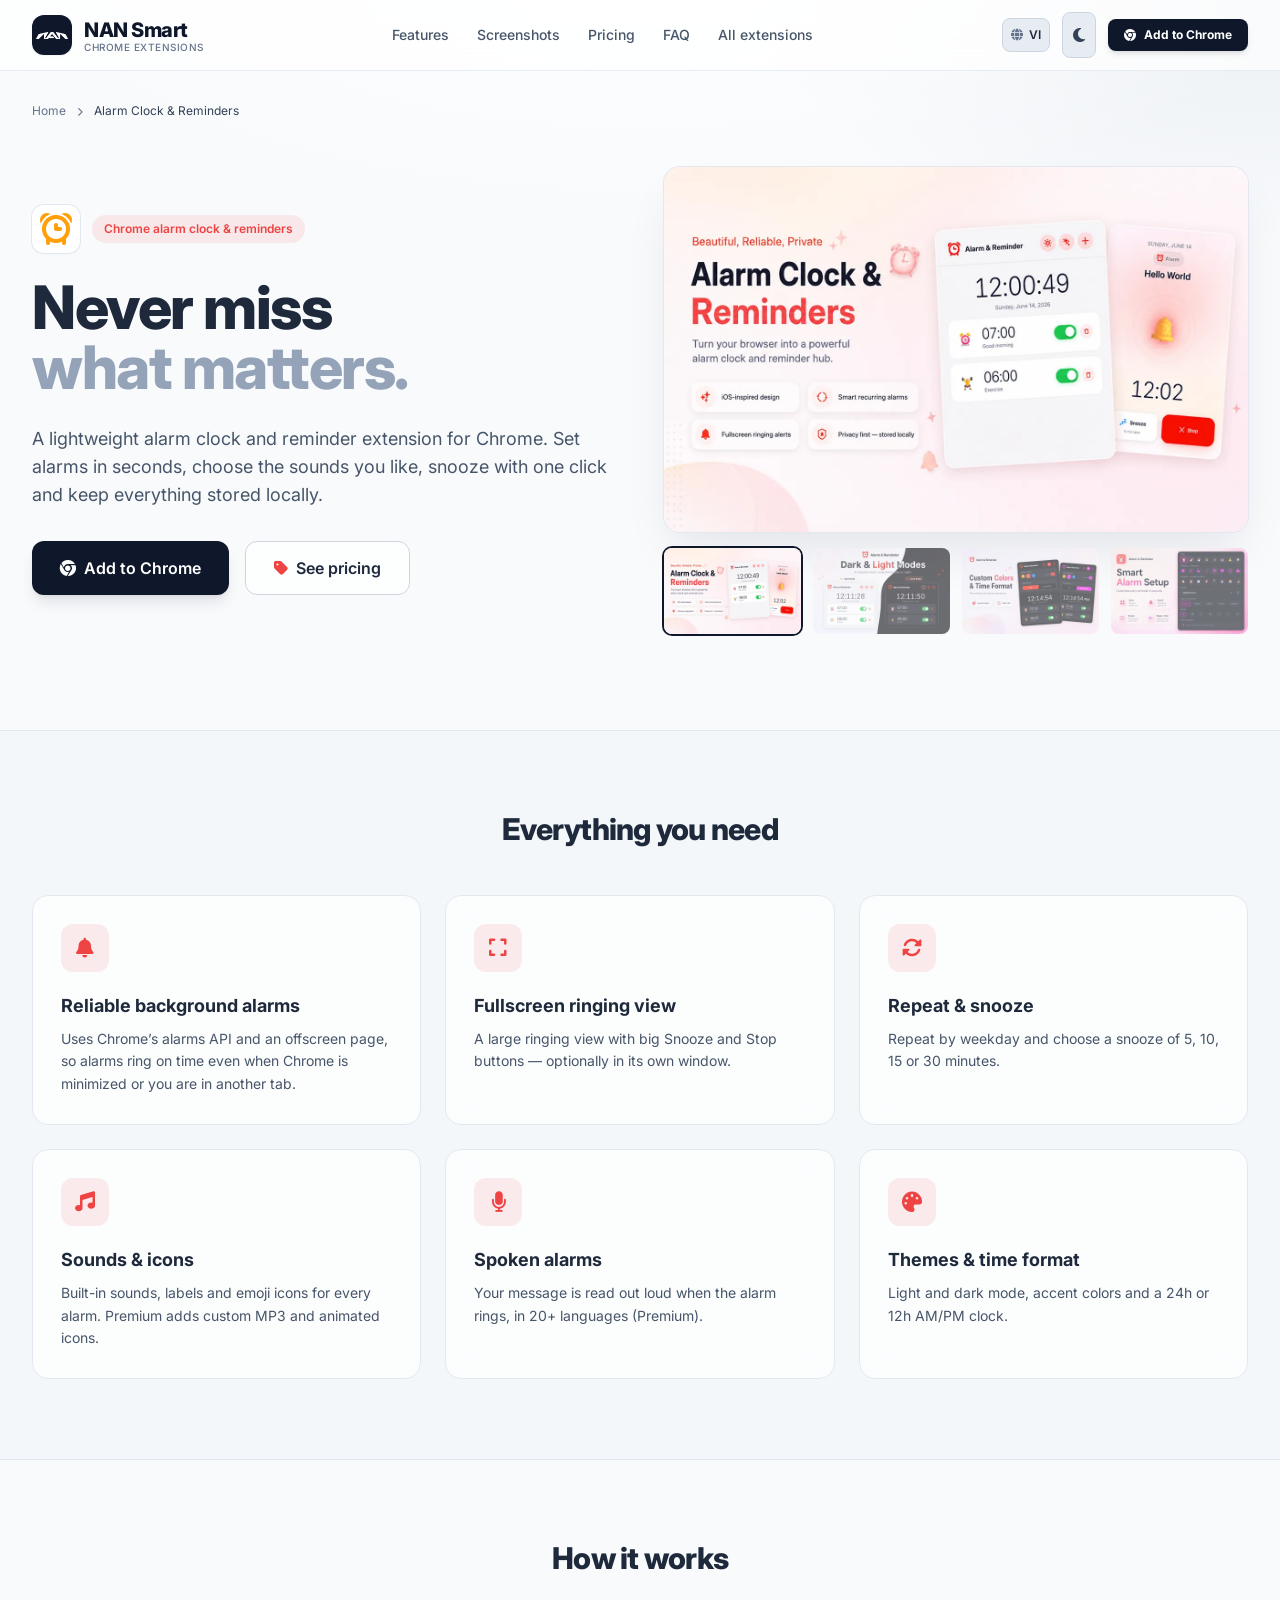
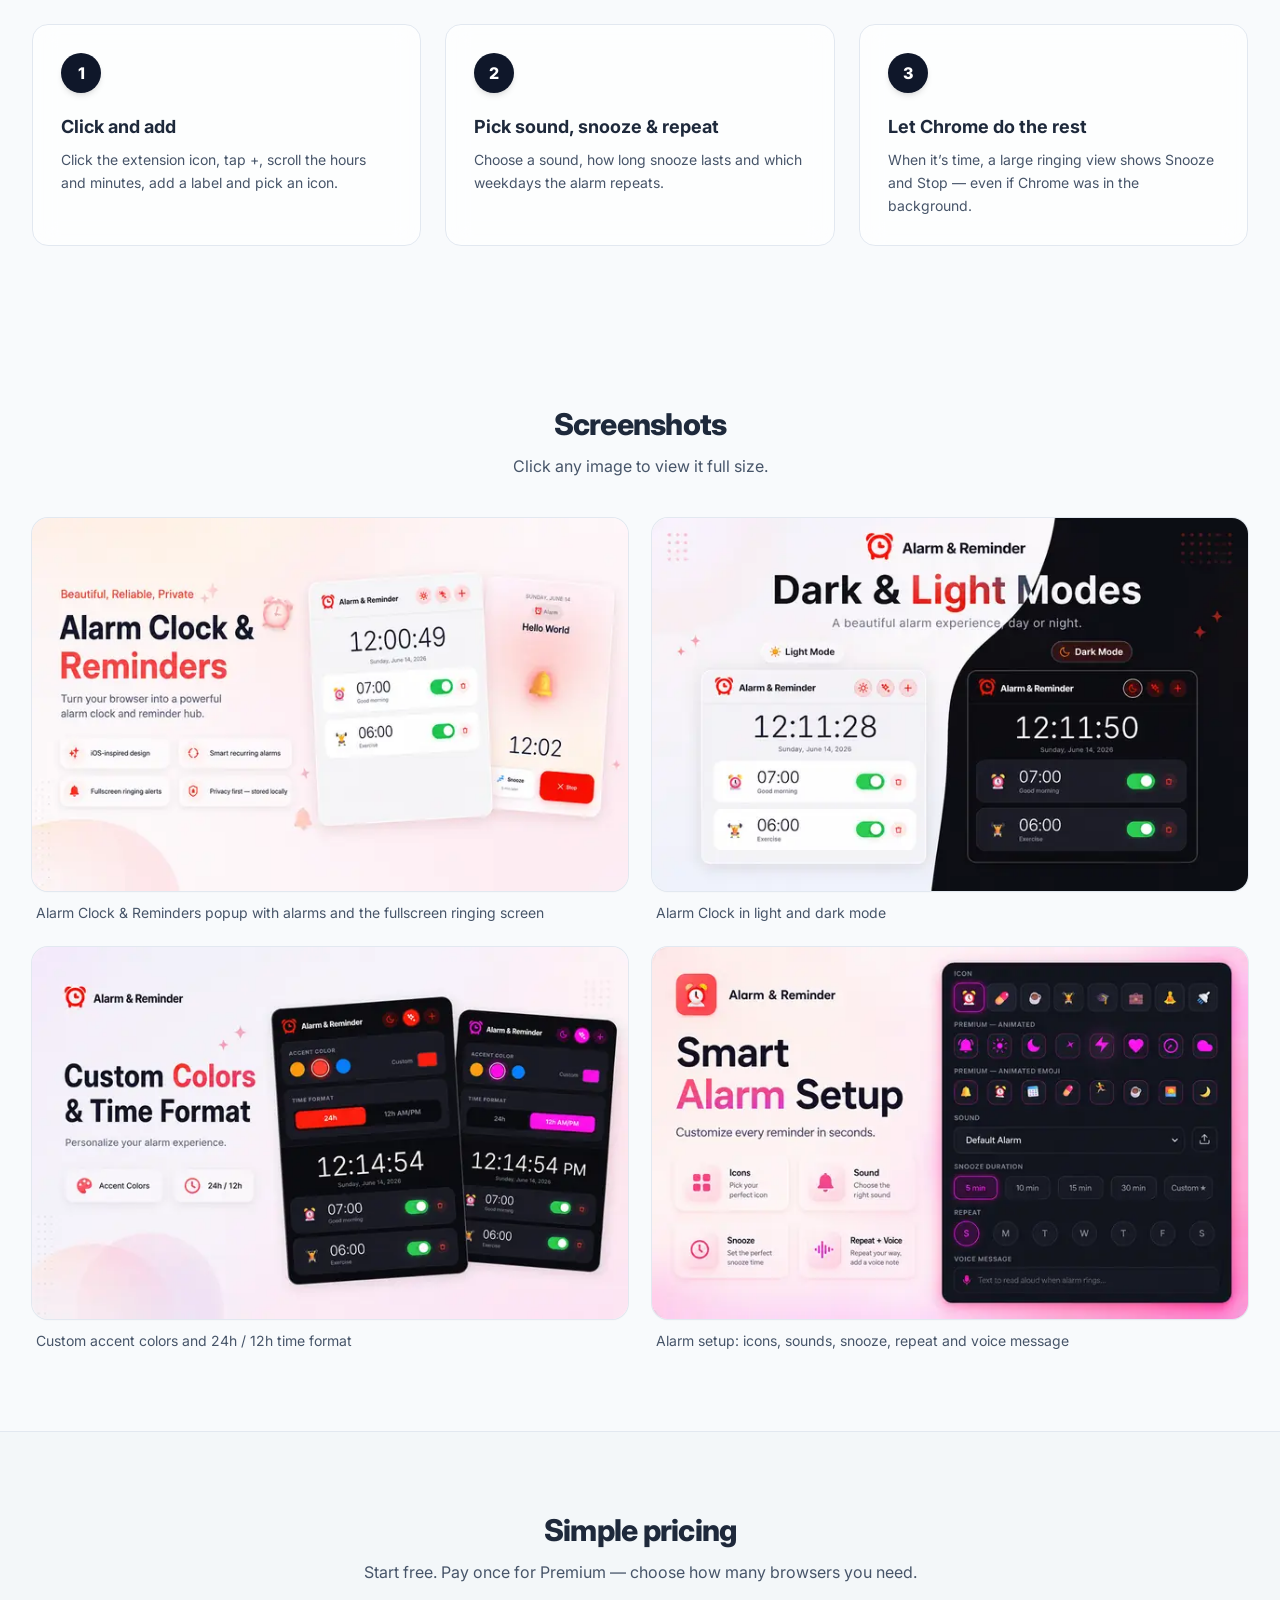
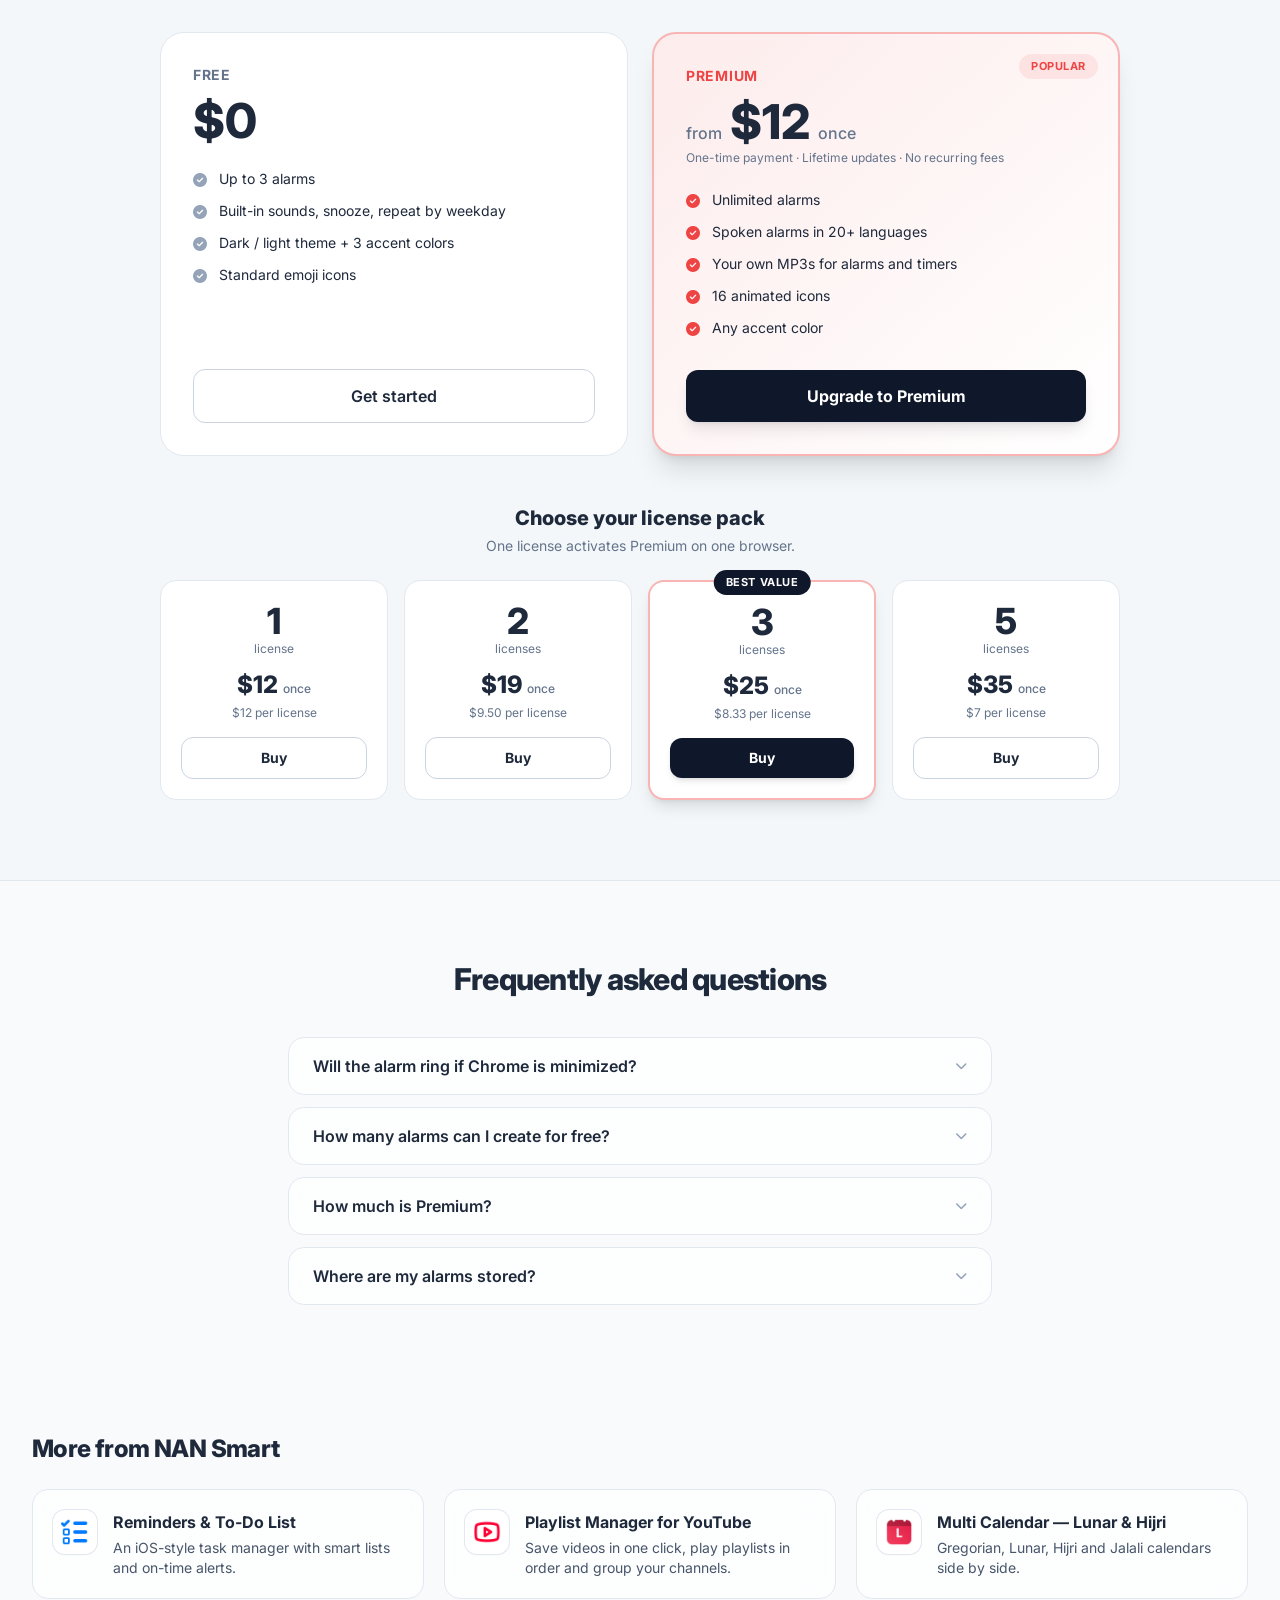
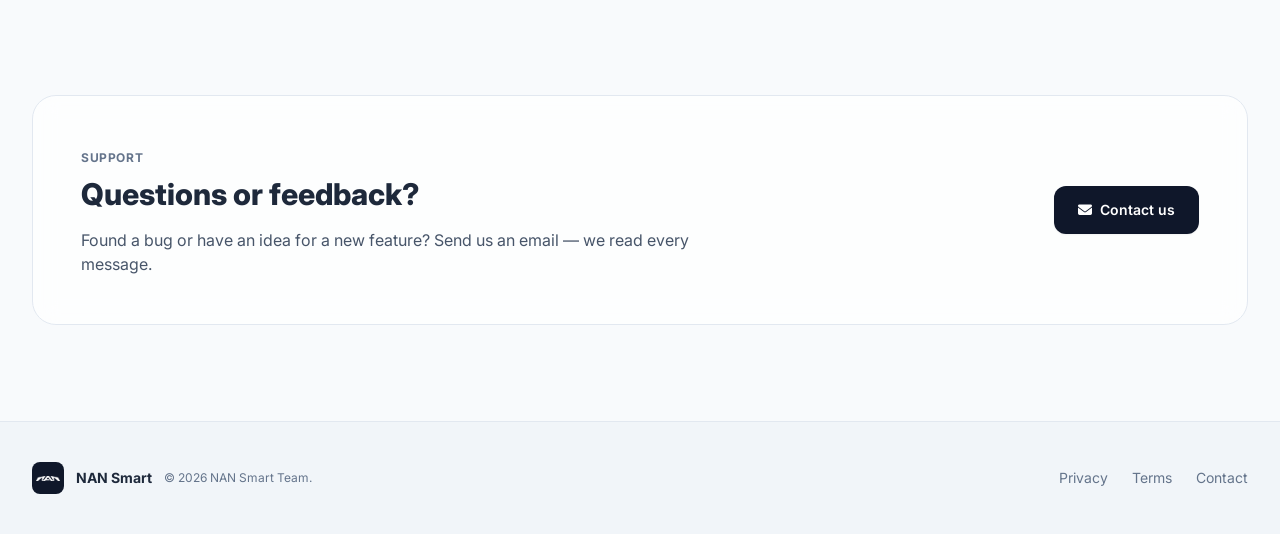
==== commit c278605c: "Harmonize colors and compress images - Neutral black/white base with one primary button style; produ" ====
--- a/alarm.html
+++ b/alarm.html
@@ -125,10 +125,10 @@
   <link href="https://fonts.googleapis.com/css2?family=Inter:wght@400;500;600;700;800&display=swap" rel="stylesheet">
   <link rel="preload" as="style" href="https://cdnjs.cloudflare.com/ajax/libs/font-awesome/6.4.0/css/all.min.css" onload="this.onload=null;this.rel='stylesheet'">
   <noscript><link rel="stylesheet" href="https://cdnjs.cloudflare.com/ajax/libs/font-awesome/6.4.0/css/all.min.css"></noscript>
-  <link rel="preload" as="image" href="images/alarm-hero.jpg" fetchpriority="high">
+  <link rel="preload" as="image" href="images/alarm-hero.webp" fetchpriority="high">
 </head>
 
-<body class="bg-slate-50 text-slate-800 dark:bg-slate-950 dark:text-slate-100 min-h-screen bg-mesh transition-colors duration-300 selection:bg-blue-500 selection:text-white">
+<body class="bg-slate-50 text-slate-800 dark:bg-slate-950 dark:text-slate-100 min-h-screen bg-mesh transition-colors duration-300 selection:bg-slate-900 selection:text-white">
 
   <!-- HEADER -->
   <header class="sticky top-0 z-40 w-full glass border-b border-slate-200/80 dark:border-slate-800/60">
@@ -144,25 +144,25 @@
       </a>
 
       <nav class="hidden md:flex items-center gap-7 font-medium text-sm text-slate-600 dark:text-slate-300">
-        <a href="#features" class="hover:text-blue-600 dark:hover:text-blue-400 transition-colors" data-i18n="k25">Features</a>
-        <a href="#screenshots" class="hover:text-blue-600 dark:hover:text-blue-400 transition-colors" data-i18n="k26">Screenshots</a>
-        <a href="#pricing" class="hover:text-blue-600 dark:hover:text-blue-400 transition-colors" data-i18n="k27">Pricing</a>
-        <a href="#faq" class="hover:text-blue-600 dark:hover:text-blue-400 transition-colors" data-i18n="k28">FAQ</a>
-        <a href="./#extensions" class="hover:text-blue-600 dark:hover:text-blue-400 transition-colors" data-i18n="k29">All extensions</a>
+        <a href="#features" class="hover:text-slate-900 dark:hover:text-white transition-colors" data-i18n="k25">Features</a>
+        <a href="#screenshots" class="hover:text-slate-900 dark:hover:text-white transition-colors" data-i18n="k26">Screenshots</a>
+        <a href="#pricing" class="hover:text-slate-900 dark:hover:text-white transition-colors" data-i18n="k27">Pricing</a>
+        <a href="#faq" class="hover:text-slate-900 dark:hover:text-white transition-colors" data-i18n="k28">FAQ</a>
+        <a href="./#extensions" class="hover:text-slate-900 dark:hover:text-white transition-colors" data-i18n="k29">All extensions</a>
       </nav>
 
       <div class="flex items-center gap-2 sm:gap-3">
         <button onclick="toggleLanguage()" aria-label="Switch language"
-          class="p-2 rounded-lg bg-slate-200/80 dark:bg-slate-900/60 border border-slate-300 dark:border-slate-700 text-xs font-semibold flex items-center gap-1.5 hover:border-blue-500 transition-colors">
-          <i class="fa-solid fa-globe text-blue-500 dark:text-blue-400"></i>
+          class="p-2 rounded-lg bg-slate-200/80 dark:bg-slate-900/60 border border-slate-300 dark:border-slate-700 text-xs font-semibold flex items-center gap-1.5 hover:border-slate-400 transition-colors">
+          <i class="fa-solid fa-globe text-slate-500 dark:text-slate-400"></i>
           <span id="langText">VI</span>
         </button>
         <button onclick="toggleTheme()" aria-label="Toggle dark mode"
-          class="p-2.5 rounded-lg bg-slate-200/80 dark:bg-slate-900/60 border border-slate-300 dark:border-slate-700 text-slate-700 dark:text-slate-300 hover:text-blue-500 transition-colors">
+          class="p-2.5 rounded-lg bg-slate-200/80 dark:bg-slate-900/60 border border-slate-300 dark:border-slate-700 text-slate-700 dark:text-slate-300 hover:text-slate-900 dark:hover:text-white transition-colors">
           <span class="dark:hidden"><i class="fa-solid fa-moon"></i></span>
           <span class="hidden dark:inline"><i class="fa-solid fa-sun text-amber-400"></i></span>
         </button>
-        <a href="https://chromewebstore.google.com/detail/alarm-clock-reminder-chro/apbmibchnilnanhnaphgoojbjinkkabi" target="_blank" rel="noopener noreferrer" class="hidden sm:inline-flex items-center gap-2 px-4 py-2 text-xs font-bold text-white bg-red-500 hover:bg-red-400 shadow-red-500/30 rounded-lg shadow-md transition-all hover:scale-105">
+        <a href="https://chromewebstore.google.com/detail/alarm-clock-reminder-chro/apbmibchnilnanhnaphgoojbjinkkabi" target="_blank" rel="noopener noreferrer" class="hidden sm:inline-flex items-center gap-2 px-4 py-2 text-xs font-bold bg-slate-900 hover:bg-slate-700 text-white dark:bg-white dark:text-slate-900 dark:hover:bg-slate-200 shadow-slate-900/10 rounded-lg shadow-md transition-all hover:scale-105">
           <i class="fa-brands fa-chrome"></i><span data-i18n="k30">Add to Chrome</span>
         </a>
       </div>
@@ -173,7 +173,7 @@
     <!-- HERO -->
     <section class="max-w-7xl mx-auto px-4 sm:px-6 lg:px-8 pt-8 pb-16 md:pb-24">
       <nav aria-label="Breadcrumb" class="text-xs text-slate-500 dark:text-slate-400 mb-8 md:mb-12">
-        <a href="./" class="hover:text-blue-500" data-i18n="k31">Home</a>
+        <a href="./" class="hover:text-slate-900 dark:hover:text-white" data-i18n="k31">Home</a>
         <i class="fa-solid fa-chevron-right text-[9px] mx-2"></i>
         <span class="text-slate-700 dark:text-slate-300">Alarm Clock &amp; Reminders</span>
       </nav>
@@ -192,7 +192,7 @@
           </h1>
           <p class="text-base sm:text-lg text-slate-600 dark:text-slate-400 leading-relaxed mb-8 max-w-xl" data-i18n="k35">A lightweight alarm clock and reminder extension for Chrome. Set alarms in seconds, choose the sounds you like, snooze with one click and keep everything stored locally.</p>
           <div class="flex flex-col sm:flex-row gap-3 sm:gap-4">
-            <a href="https://chromewebstore.google.com/detail/alarm-clock-reminder-chro/apbmibchnilnanhnaphgoojbjinkkabi" target="_blank" rel="noopener noreferrer" class="px-7 py-3.5 rounded-xl bg-red-500 hover:bg-red-400 shadow-red-500/30 text-white font-semibold shadow-lg transition-all hover:scale-105 flex items-center justify-center gap-2">
+            <a href="https://chromewebstore.google.com/detail/alarm-clock-reminder-chro/apbmibchnilnanhnaphgoojbjinkkabi" target="_blank" rel="noopener noreferrer" class="px-7 py-3.5 rounded-xl bg-slate-900 hover:bg-slate-700 text-white dark:bg-white dark:text-slate-900 dark:hover:bg-slate-200 shadow-slate-900/10 font-semibold shadow-lg transition-all hover:scale-105 flex items-center justify-center gap-2">
               <i class="fa-brands fa-chrome"></i><span data-i18n="k36">Add to Chrome</span>
             </a>
             <a href="#pricing" class="px-7 py-3.5 rounded-xl glass hover:bg-slate-200/80 dark:hover:bg-slate-800/80 font-semibold border border-slate-300 dark:border-slate-700 transition-all flex items-center justify-center gap-2">
@@ -203,8 +203,8 @@
 
         <div class="min-w-0">
           <button onclick="openLightbox()" aria-label="View full size"
-            class="block w-full rounded-2xl overflow-hidden bg-white dark:bg-slate-900 shadow-2xl shadow-slate-900/10 ring-1 ring-slate-200 dark:ring-slate-800 hover:ring-2 hover:ring-blue-500 transition-all">
-            <img id="heroImg" src="images/alarm-hero.jpg" width="1280" height="800" alt="Alarm Clock &amp; Reminders popup with alarms and the fullscreen ringing screen" fetchpriority="high" class="w-full aspect-[16/10] object-cover">
+            class="block w-full rounded-2xl overflow-hidden bg-white dark:bg-slate-900 shadow-2xl shadow-slate-900/10 ring-1 ring-slate-200 dark:ring-slate-800 hover:ring-2 hover:ring-slate-400 transition-all">
+            <img id="heroImg" src="images/alarm-hero.webp" width="1280" height="800" alt="Alarm Clock &amp; Reminders popup with alarms and the fullscreen ringing screen" fetchpriority="high" class="w-full aspect-[16/10] object-cover">
           </button>
           <div id="heroThumbs" class="grid grid-cols-4 gap-2 sm:gap-3 mt-4"></div>
         </div>
@@ -281,25 +281,25 @@
       <div class="grid grid-cols-1 sm:grid-cols-2 lg:grid-cols-2 gap-6">
         <figure>
           <button onclick="openLightbox(0)" class="group block w-full rounded-2xl overflow-hidden ring-1 ring-slate-200 dark:ring-slate-800 shadow-sm hover:shadow-xl transition-all">
-            <img src="images/alarm-hero.jpg" width="1280" height="800" alt="Alarm Clock &amp; Reminders popup with alarms and the fullscreen ringing screen" loading="lazy" class="w-full aspect-[16/10] object-cover group-hover:scale-105 transition-transform duration-500">
+            <img src="images/thumbs/alarm-hero.webp" width="640" height="400" alt="Alarm Clock &amp; Reminders popup with alarms and the fullscreen ringing screen" loading="lazy" class="w-full aspect-[16/10] object-cover group-hover:scale-105 transition-transform duration-500">
           </button>
           <figcaption class="text-sm text-slate-600 dark:text-slate-400 mt-3 px-1" data-i18n="k60">Alarm Clock &amp; Reminders popup with alarms and the fullscreen ringing screen</figcaption>
         </figure>
         <figure>
           <button onclick="openLightbox(1)" class="group block w-full rounded-2xl overflow-hidden ring-1 ring-slate-200 dark:ring-slate-800 shadow-sm hover:shadow-xl transition-all">
-            <img src="images/alarm-themes.jpg" width="1280" height="800" alt="Alarm Clock in light and dark mode" loading="lazy" class="w-full aspect-[16/10] object-cover group-hover:scale-105 transition-transform duration-500">
+            <img src="images/thumbs/alarm-themes.webp" width="640" height="400" alt="Alarm Clock in light and dark mode" loading="lazy" class="w-full aspect-[16/10] object-cover group-hover:scale-105 transition-transform duration-500">
           </button>
           <figcaption class="text-sm text-slate-600 dark:text-slate-400 mt-3 px-1" data-i18n="k61">Alarm Clock in light and dark mode</figcaption>
         </figure>
         <figure>
           <button onclick="openLightbox(2)" class="group block w-full rounded-2xl overflow-hidden ring-1 ring-slate-200 dark:ring-slate-800 shadow-sm hover:shadow-xl transition-all">
-            <img src="images/alarm-colors.jpg" width="1280" height="800" alt="Custom accent colors and 24h / 12h time format" loading="lazy" class="w-full aspect-[16/10] object-cover group-hover:scale-105 transition-transform duration-500">
+            <img src="images/thumbs/alarm-colors.webp" width="640" height="400" alt="Custom accent colors and 24h / 12h time format" loading="lazy" class="w-full aspect-[16/10] object-cover group-hover:scale-105 transition-transform duration-500">
           </button>
           <figcaption class="text-sm text-slate-600 dark:text-slate-400 mt-3 px-1" data-i18n="k62">Custom accent colors and 24h / 12h time format</figcaption>
         </figure>
         <figure>
           <button onclick="openLightbox(3)" class="group block w-full rounded-2xl overflow-hidden ring-1 ring-slate-200 dark:ring-slate-800 shadow-sm hover:shadow-xl transition-all">
-            <img src="images/alarm-setup.jpg" width="1280" height="800" alt="Alarm setup: icons, sounds, snooze, repeat and voice message" loading="lazy" class="w-full aspect-[16/10] object-cover group-hover:scale-105 transition-transform duration-500">
+            <img src="images/thumbs/alarm-setup.webp" width="640" height="400" alt="Alarm setup: icons, sounds, snooze, repeat and voice message" loading="lazy" class="w-full aspect-[16/10] object-cover group-hover:scale-105 transition-transform duration-500">
           </button>
           <figcaption class="text-sm text-slate-600 dark:text-slate-400 mt-3 px-1" data-i18n="k63">Alarm setup: icons, sounds, snooze, repeat and voice message</figcaption>
         </figure>
@@ -338,7 +338,7 @@
               <li class="flex items-start gap-3"><i class="fa-solid fa-circle-check text-red-500 mt-1"></i><span data-i18n="k77">16 animated icons</span></li>
               <li class="flex items-start gap-3"><i class="fa-solid fa-circle-check text-red-500 mt-1"></i><span data-i18n="k78">Any accent color</span></li>
             </ul>
-            <a href="#plans" class="relative w-full text-center py-3.5 rounded-xl font-bold text-white bg-red-500 hover:bg-red-400 shadow-red-500/30 shadow-lg transition-all" data-i18n="k4">Upgrade to Premium</a>
+            <a href="#plans" class="relative w-full text-center py-3.5 rounded-xl font-bold bg-slate-900 hover:bg-slate-700 text-white dark:bg-white dark:text-slate-900 dark:hover:bg-slate-200 shadow-slate-900/10 shadow-lg transition-all" data-i18n="k4">Upgrade to Premium</a>
           </div>
         </div>
         <div id="plans" class="mt-12 scroll-mt-24">
@@ -364,12 +364,12 @@
               <a href="https://anuis.lemonsqueezy.com/checkout/buy/2bd2ad7d-d9b0-46ba-9143-d4204c851243" target="_blank" rel="noopener noreferrer" class="mt-auto py-2.5 rounded-xl text-sm font-bold border border-slate-300 dark:border-slate-700 hover:bg-slate-100 dark:hover:bg-slate-800 transition-all" data-i18n="k14">Buy</a>
             </div>
             <div class="relative bg-white dark:bg-slate-900 rounded-2xl p-5 text-center flex flex-col border-2 border-red-500/40 shadow-lg">
-              <span class="absolute -top-3 left-1/2 -translate-x-1/2 whitespace-nowrap text-[11px] font-bold uppercase tracking-wider px-3 py-1 rounded-full text-white bg-red-500 hover:bg-red-400 shadow-red-500/30" data-i18n="k15">Best value</span>
+              <span class="absolute -top-3 left-1/2 -translate-x-1/2 whitespace-nowrap text-[11px] font-bold uppercase tracking-wider px-3 py-1 rounded-full bg-slate-900 hover:bg-slate-700 text-white dark:bg-white dark:text-slate-900 dark:hover:bg-slate-200 shadow-slate-900/10" data-i18n="k15">Best value</span>
               <div class="text-4xl font-extrabold">3</div>
               <div class="text-xs text-slate-500 dark:text-slate-400 mb-3" data-i18n="k16">licenses</div>
               <div class="text-2xl font-extrabold">$25 <span class="text-xs font-medium text-slate-500 dark:text-slate-400" data-i18n="k17">once</span></div>
               <div class="text-xs text-slate-500 dark:text-slate-400 mt-1 mb-4">$8.33 <span data-i18n="k18">per license</span></div>
-              <a href="https://anuis.lemonsqueezy.com/checkout/buy/21c926e6-c78e-4035-91d9-a99c84f0cb82" target="_blank" rel="noopener noreferrer" class="mt-auto py-2.5 rounded-xl text-sm font-bold text-white bg-red-500 hover:bg-red-400 shadow-red-500/30 shadow-md transition-all" data-i18n="k19">Buy</a>
+              <a href="https://anuis.lemonsqueezy.com/checkout/buy/21c926e6-c78e-4035-91d9-a99c84f0cb82" target="_blank" rel="noopener noreferrer" class="mt-auto py-2.5 rounded-xl text-sm font-bold bg-slate-900 hover:bg-slate-700 text-white dark:bg-white dark:text-slate-900 dark:hover:bg-slate-200 shadow-slate-900/10 shadow-md transition-all" data-i18n="k19">Buy</a>
             </div>
             <div class="relative bg-white dark:bg-slate-900 rounded-2xl p-5 text-center flex flex-col border border-slate-200 dark:border-slate-800">
               
@@ -457,11 +457,11 @@
     <section class="py-12 max-w-7xl mx-auto px-4 sm:px-6 lg:px-8">
       <div class="glass rounded-3xl p-8 md:p-12 border border-slate-200 dark:border-slate-800 bg-white/70 dark:bg-slate-900/60 flex flex-col md:flex-row items-center justify-between gap-8">
         <div class="max-w-2xl">
-          <span class="text-xs font-bold uppercase tracking-wider text-blue-600 dark:text-blue-400" data-i18n="k92">Support</span>
+          <span class="text-xs font-bold uppercase tracking-wider text-slate-500 dark:text-slate-400" data-i18n="k92">Support</span>
           <h2 class="text-2xl md:text-3xl font-extrabold mt-2 mb-4" data-i18n="k93">Questions or feedback?</h2>
           <p class="text-slate-600 dark:text-slate-300 text-sm sm:text-base leading-relaxed" data-i18n="k94">Found a bug or have an idea for a new feature? Send us an email — we read every message.</p>
         </div>
-        <a href="mailto:nuinguyen01bv@gmail.com" class="w-full md:w-auto px-6 py-3.5 rounded-xl bg-blue-600 hover:bg-blue-500 text-white font-semibold text-sm shadow-lg shadow-blue-600/30 text-center transition-all">
+        <a href="mailto:nuinguyen01bv@gmail.com" class="w-full md:w-auto px-6 py-3.5 rounded-xl bg-slate-900 hover:bg-slate-700 text-white dark:bg-white dark:text-slate-900 dark:hover:bg-slate-200 font-semibold text-sm shadow-sm text-center transition-all">
           <i class="fa-solid fa-envelope mr-2"></i><span data-i18n="k95">Contact us</span>
         </a>
       </div>
@@ -477,9 +477,9 @@
         <span class="text-xs">&copy; 2026 NAN Smart Team.</span>
       </a>
       <div class="flex items-center gap-6 text-xs sm:text-sm">
-        <a href="privacy" class="hover:text-blue-500 transition-colors" data-i18n="k96">Privacy</a>
-        <a href="terms" class="hover:text-blue-500 transition-colors" data-i18n="k97">Terms</a>
-        <a href="mailto:nuinguyen01bv@gmail.com" class="hover:text-blue-500 transition-colors" data-i18n="k98">Contact</a>
+        <a href="privacy" class="hover:text-slate-900 dark:hover:text-white transition-colors" data-i18n="k96">Privacy</a>
+        <a href="terms" class="hover:text-slate-900 dark:hover:text-white transition-colors" data-i18n="k97">Terms</a>
+        <a href="mailto:nuinguyen01bv@gmail.com" class="hover:text-slate-900 dark:hover:text-white transition-colors" data-i18n="k98">Contact</a>
       </div>
     </div>
   </footer>
@@ -506,7 +506,7 @@
   </div>
 
   <script>
-    window.PAGE = {"title":"Alarm Clock & Reminders","images":["images/alarm-hero.jpg","images/alarm-themes.jpg","images/alarm-colors.jpg","images/alarm-setup.jpg"],"vi":{"k1":"từ","k2":"một lần","k3":"Thanh toán một lần · Cập nhật trọn đời · Không phí định kỳ","k4":"Nâng cấp Premium","k5":"Chọn gói bản quyền","k6":"Mỗi bản quyền kích hoạt Premium trên một trình duyệt.","k7":"bản quyền","k8":"một lần","k9":"mỗi bản quyền","k10":"Mua","k11":"bản quyền","k12":"một lần","k13":"mỗi bản quyền","k14":"Mua","k15":"Đáng giá nhất","k16":"bản quyền","k17":"một lần","k18":"mỗi bản quyền","k19":"Mua","k20":"bản quyền","k21":"một lần","k22":"mỗi bản quyền","k23":"Mua","k24":"Tiện ích Chrome","k25":"Tính năng","k26":"Hình ảnh","k27":"Bảng giá","k28":"Hỏi đáp","k29":"Tất cả tiện ích","k30":"Thêm vào Chrome","k31":"Trang chủ","k32":"Đồng hồ báo thức & nhắc nhở cho Chrome","k33":"Không bỏ lỡ","k34":"điều quan trọng.","k35":"Tiện ích đồng hồ báo thức và nhắc nhở nhẹ cho Chrome. Đặt báo thức trong vài giây, chọn âm thanh yêu thích, báo lại chỉ một chạm và mọi dữ liệu được lưu cục bộ.","k36":"Thêm vào Chrome","k37":"Xem bảng giá","k38":"Mọi thứ bạn cần","k39":"Báo thức chạy nền ổn định","k40":"Dùng Chrome alarms API và trang offscreen nên báo thức vẫn reo đúng giờ khi Chrome thu nhỏ hoặc bạn đang ở tab khác.","k41":"Màn hình chuông toàn màn hình","k42":"Màn hình chuông lớn với nút Báo lại và Tắt to rõ — có thể mở trong cửa sổ riêng.","k43":"Lặp lại & báo lại","k44":"Lặp lại theo thứ trong tuần và chọn báo lại sau 5, 10, 15 hoặc 30 phút.","k45":"Âm thanh & biểu tượng","k46":"Âm thanh có sẵn, nhãn và biểu tượng emoji cho từng báo thức. Premium thêm MP3 riêng và biểu tượng động.","k47":"Báo thức đọc thành tiếng","k48":"Nội dung của bạn được đọc to khi báo thức reo, hơn 20 ngôn ngữ (Premium).","k49":"Giao diện & định dạng giờ","k50":"Giao diện sáng và tối, màu nhấn và đồng hồ 24h hoặc 12h AM/PM.","k51":"Cách hoạt động","k52":"Bấm và thêm","k53":"Bấm biểu tượng tiện ích, chọn +, cuộn giờ và phút, đặt nhãn và chọn biểu tượng.","k54":"Chọn âm thanh, báo lại & lặp lại","k55":"Chọn âm thanh, thời gian báo lại và những ngày trong tuần cần lặp lại.","k56":"Để Chrome lo phần còn lại","k57":"Đến giờ, màn hình chuông lớn hiện nút Báo lại và Tắt — kể cả khi Chrome đang chạy nền.","k58":"Hình ảnh thực tế","k59":"Bấm vào ảnh để xem kích thước đầy đủ.","k60":"Popup báo thức và màn hình chuông toàn màn hình","k61":"Đồng hồ báo thức ở giao diện sáng và tối","k62":"Màu nhấn tùy chỉnh và định dạng giờ 24h / 12h","k63":"Cài đặt báo thức: biểu tượng, âm thanh, báo lại, lặp lại và tin nhắn giọng nói","k64":"Bảng giá đơn giản","k65":"Bắt đầu miễn phí. Trả một lần cho Premium — chọn số trình duyệt bạn cần.","k66":"Miễn phí","k67":"Tối đa 3 báo thức","k68":"Âm thanh có sẵn, báo lại, lặp theo thứ","k69":"Giao diện sáng / tối + 3 màu nhấn","k70":"Biểu tượng emoji tiêu chuẩn","k71":"Bắt đầu ngay","k72":"Phổ biến","k73":"Premium","k74":"Không giới hạn báo thức","k75":"Báo thức đọc thành tiếng, hơn 20 ngôn ngữ","k76":"MP3 riêng cho báo thức và hẹn giờ","k77":"16 biểu tượng động","k78":"Màu nhấn bất kỳ","k79":"Câu hỏi thường gặp","k80":"Báo thức có reo khi Chrome đang thu nhỏ không?","k81":"Có. Báo thức dùng Chrome alarms API và trang offscreen nên vẫn reo khi Chrome chạy nền hoặc đang thu nhỏ.","k82":"Bản miễn phí tạo được bao nhiêu báo thức?","k83":"Tối đa 3 báo thức. Premium bỏ giới hạn này.","k84":"Premium giá bao nhiêu?","k85":"Thanh toán một lần từ $12 cho một trình duyệt — không thuê bao. Gói 2, 3 và 5 bản quyền có giá $19, $25 và $35.","k86":"Báo thức của tôi được lưu ở đâu?","k87":"Lưu cục bộ trong trình duyệt của bạn. Không cần tài khoản và không theo dõi.","k88":"Các tiện ích khác của NAN Smart","k89":"Quản lý công việc phong cách iOS với danh sách thông minh và nhắc đúng giờ.","k90":"Lưu video một chạm, phát playlist theo thứ tự và nhóm kênh đăng ký.","k91":"Dương lịch, Âm lịch, Hijri và Jalali song song.","k92":"Hỗ trợ","k93":"Bạn có câu hỏi hoặc góp ý?","k94":"Gặp lỗi hoặc có ý tưởng tính năng mới? Hãy gửi email cho chúng tôi — mọi thư đều được đọc.","k95":"Liên hệ","k96":"Bảo mật","k97":"Điều khoản","k98":"Liên hệ"}};
+    window.PAGE = {"title":"Alarm Clock & Reminders","images":["images/alarm-hero.webp","images/alarm-themes.webp","images/alarm-colors.webp","images/alarm-setup.webp"],"vi":{"k1":"từ","k2":"một lần","k3":"Thanh toán một lần · Cập nhật trọn đời · Không phí định kỳ","k4":"Nâng cấp Premium","k5":"Chọn gói bản quyền","k6":"Mỗi bản quyền kích hoạt Premium trên một trình duyệt.","k7":"bản quyền","k8":"một lần","k9":"mỗi bản quyền","k10":"Mua","k11":"bản quyền","k12":"một lần","k13":"mỗi bản quyền","k14":"Mua","k15":"Đáng giá nhất","k16":"bản quyền","k17":"một lần","k18":"mỗi bản quyền","k19":"Mua","k20":"bản quyền","k21":"một lần","k22":"mỗi bản quyền","k23":"Mua","k24":"Tiện ích Chrome","k25":"Tính năng","k26":"Hình ảnh","k27":"Bảng giá","k28":"Hỏi đáp","k29":"Tất cả tiện ích","k30":"Thêm vào Chrome","k31":"Trang chủ","k32":"Đồng hồ báo thức & nhắc nhở cho Chrome","k33":"Không bỏ lỡ","k34":"điều quan trọng.","k35":"Tiện ích đồng hồ báo thức và nhắc nhở nhẹ cho Chrome. Đặt báo thức trong vài giây, chọn âm thanh yêu thích, báo lại chỉ một chạm và mọi dữ liệu được lưu cục bộ.","k36":"Thêm vào Chrome","k37":"Xem bảng giá","k38":"Mọi thứ bạn cần","k39":"Báo thức chạy nền ổn định","k40":"Dùng Chrome alarms API và trang offscreen nên báo thức vẫn reo đúng giờ khi Chrome thu nhỏ hoặc bạn đang ở tab khác.","k41":"Màn hình chuông toàn màn hình","k42":"Màn hình chuông lớn với nút Báo lại và Tắt to rõ — có thể mở trong cửa sổ riêng.","k43":"Lặp lại & báo lại","k44":"Lặp lại theo thứ trong tuần và chọn báo lại sau 5, 10, 15 hoặc 30 phút.","k45":"Âm thanh & biểu tượng","k46":"Âm thanh có sẵn, nhãn và biểu tượng emoji cho từng báo thức. Premium thêm MP3 riêng và biểu tượng động.","k47":"Báo thức đọc thành tiếng","k48":"Nội dung của bạn được đọc to khi báo thức reo, hơn 20 ngôn ngữ (Premium).","k49":"Giao diện & định dạng giờ","k50":"Giao diện sáng và tối, màu nhấn và đồng hồ 24h hoặc 12h AM/PM.","k51":"Cách hoạt động","k52":"Bấm và thêm","k53":"Bấm biểu tượng tiện ích, chọn +, cuộn giờ và phút, đặt nhãn và chọn biểu tượng.","k54":"Chọn âm thanh, báo lại & lặp lại","k55":"Chọn âm thanh, thời gian báo lại và những ngày trong tuần cần lặp lại.","k56":"Để Chrome lo phần còn lại","k57":"Đến giờ, màn hình chuông lớn hiện nút Báo lại và Tắt — kể cả khi Chrome đang chạy nền.","k58":"Hình ảnh thực tế","k59":"Bấm vào ảnh để xem kích thước đầy đủ.","k60":"Popup báo thức và màn hình chuông toàn màn hình","k61":"Đồng hồ báo thức ở giao diện sáng và tối","k62":"Màu nhấn tùy chỉnh và định dạng giờ 24h / 12h","k63":"Cài đặt báo thức: biểu tượng, âm thanh, báo lại, lặp lại và tin nhắn giọng nói","k64":"Bảng giá đơn giản","k65":"Bắt đầu miễn phí. Trả một lần cho Premium — chọn số trình duyệt bạn cần.","k66":"Miễn phí","k67":"Tối đa 3 báo thức","k68":"Âm thanh có sẵn, báo lại, lặp theo thứ","k69":"Giao diện sáng / tối + 3 màu nhấn","k70":"Biểu tượng emoji tiêu chuẩn","k71":"Bắt đầu ngay","k72":"Phổ biến","k73":"Premium","k74":"Không giới hạn báo thức","k75":"Báo thức đọc thành tiếng, hơn 20 ngôn ngữ","k76":"MP3 riêng cho báo thức và hẹn giờ","k77":"16 biểu tượng động","k78":"Màu nhấn bất kỳ","k79":"Câu hỏi thường gặp","k80":"Báo thức có reo khi Chrome đang thu nhỏ không?","k81":"Có. Báo thức dùng Chrome alarms API và trang offscreen nên vẫn reo khi Chrome chạy nền hoặc đang thu nhỏ.","k82":"Bản miễn phí tạo được bao nhiêu báo thức?","k83":"Tối đa 3 báo thức. Premium bỏ giới hạn này.","k84":"Premium giá bao nhiêu?","k85":"Thanh toán một lần từ $12 cho một trình duyệt — không thuê bao. Gói 2, 3 và 5 bản quyền có giá $19, $25 và $35.","k86":"Báo thức của tôi được lưu ở đâu?","k87":"Lưu cục bộ trong trình duyệt của bạn. Không cần tài khoản và không theo dõi.","k88":"Các tiện ích khác của NAN Smart","k89":"Quản lý công việc phong cách iOS với danh sách thông minh và nhắc đúng giờ.","k90":"Lưu video một chạm, phát playlist theo thứ tự và nhóm kênh đăng ký.","k91":"Dương lịch, Âm lịch, Hijri và Jalali song song.","k92":"Hỗ trợ","k93":"Bạn có câu hỏi hoặc góp ý?","k94":"Gặp lỗi hoặc có ý tưởng tính năng mới? Hãy gửi email cho chúng tôi — mọi thư đều được đọc.","k95":"Liên hệ","k96":"Bảo mật","k97":"Điều khoản","k98":"Liên hệ"}};
   </script>
   <script src="product.js"></script>
 </body>
--- a/home.css
+++ b/home.css
@@ -1 +1 @@
-*,:after,:before{--tw-border-spacing-x:0;--tw-border-spacing-y:0;--tw-translate-x:0;--tw-translate-y:0;--tw-rotate:0;--tw-skew-x:0;--tw-skew-y:0;--tw-scale-x:1;--tw-scale-y:1;--tw-pan-x: ;--tw-pan-y: ;--tw-pinch-zoom: ;--tw-scroll-snap-strictness:proximity;--tw-gradient-from-position: ;--tw-gradient-via-position: ;--tw-gradient-to-position: ;--tw-ordinal: ;--tw-slashed-zero: ;--tw-numeric-figure: ;--tw-numeric-spacing: ;--tw-numeric-fraction: ;--tw-ring-inset: ;--tw-ring-offset-width:0px;--tw-ring-offset-color:#fff;--tw-ring-color:rgba(59,130,246,.5);--tw-ring-offset-shadow:0 0 #0000;--tw-ring-shadow:0 0 #0000;--tw-shadow:0 0 #0000;--tw-shadow-colored:0 0 #0000;--tw-blur: ;--tw-brightness: ;--tw-contrast: ;--tw-grayscale: ;--tw-hue-rotate: ;--tw-invert: ;--tw-saturate: ;--tw-sepia: ;--tw-drop-shadow: ;--tw-backdrop-blur: ;--tw-backdrop-brightness: ;--tw-backdrop-contrast: ;--tw-backdrop-grayscale: ;--tw-backdrop-hue-rotate: ;--tw-backdrop-invert: ;--tw-backdrop-opacity: ;--tw-backdrop-saturate: ;--tw-backdrop-sepia: ;--tw-contain-size: ;--tw-contain-layout: ;--tw-contain-paint: ;--tw-contain-style: }::backdrop{--tw-border-spacing-x:0;--tw-border-spacing-y:0;--tw-translate-x:0;--tw-translate-y:0;--tw-rotate:0;--tw-skew-x:0;--tw-skew-y:0;--tw-scale-x:1;--tw-scale-y:1;--tw-pan-x: ;--tw-pan-y: ;--tw-pinch-zoom: ;--tw-scroll-snap-strictness:proximity;--tw-gradient-from-position: ;--tw-gradient-via-position: ;--tw-gradient-to-position: ;--tw-ordinal: ;--tw-slashed-zero: ;--tw-numeric-figure: ;--tw-numeric-spacing: ;--tw-numeric-fraction: ;--tw-ring-inset: ;--tw-ring-offset-width:0px;--tw-ring-offset-color:#fff;--tw-ring-color:rgba(59,130,246,.5);--tw-ring-offset-shadow:0 0 #0000;--tw-ring-shadow:0 0 #0000;--tw-shadow:0 0 #0000;--tw-shadow-colored:0 0 #0000;--tw-blur: ;--tw-brightness: ;--tw-contrast: ;--tw-grayscale: ;--tw-hue-rotate: ;--tw-invert: ;--tw-saturate: ;--tw-sepia: ;--tw-drop-shadow: ;--tw-backdrop-blur: ;--tw-backdrop-brightness: ;--tw-backdrop-contrast: ;--tw-backdrop-grayscale: ;--tw-backdrop-hue-rotate: ;--tw-backdrop-invert: ;--tw-backdrop-opacity: ;--tw-backdrop-saturate: ;--tw-backdrop-sepia: ;--tw-contain-size: ;--tw-contain-layout: ;--tw-contain-paint: ;--tw-contain-style: }/*! tailwindcss v3.4.16 | MIT License | https://tailwindcss.com*/*,:after,:before{box-sizing:border-box;border:0 solid #e5e7eb}:after,:before{--tw-content:""}:host,html{line-height:1.5;-webkit-text-size-adjust:100%;-moz-tab-size:4;-o-tab-size:4;tab-size:4;font-family:Inter,sans-serif;font-feature-settings:normal;font-variation-settings:normal;-webkit-tap-highlight-color:transparent}body{margin:0;line-height:inherit}hr{height:0;color:inherit;border-top-width:1px}abbr:where([title]){-webkit-text-decoration:underline dotted;text-decoration:underline dotted}h1,h2,h3,h4,h5,h6{font-size:inherit;font-weight:inherit}a{color:inherit;text-decoration:inherit}b,strong{font-weight:bolder}code,kbd,pre,samp{font-family:ui-monospace,SFMono-Regular,Menlo,Monaco,Consolas,Liberation Mono,Courier New,monospace;font-feature-settings:normal;font-variation-settings:normal;font-size:1em}small{font-size:80%}sub,sup{font-size:75%;line-height:0;position:relative;vertical-align:baseline}sub{bottom:-.25em}sup{top:-.5em}table{text-indent:0;border-color:inherit;border-collapse:collapse}button,input,optgroup,select,textarea{font-family:inherit;font-feature-settings:inherit;font-variation-settings:inherit;font-size:100%;font-weight:inherit;line-height:inherit;letter-spacing:inherit;color:inherit;margin:0;padding:0}button,select{text-transform:none}button,input:where([type=button]),input:where([type=reset]),input:where([type=submit]){-webkit-appearance:button;background-color:transparent;background-image:none}:-moz-focusring{outline:auto}:-moz-ui-invalid{box-shadow:none}progress{vertical-align:baseline}::-webkit-inner-spin-button,::-webkit-outer-spin-button{height:auto}[type=search]{-webkit-appearance:textfield;outline-offset:-2px}::-webkit-search-decoration{-webkit-appearance:none}::-webkit-file-upload-button{-webkit-appearance:button;font:inherit}summary{display:list-item}blockquote,dd,dl,figure,h1,h2,h3,h4,h5,h6,hr,p,pre{margin:0}fieldset{margin:0}fieldset,legend{padding:0}menu,ol,ul{list-style:none;margin:0;padding:0}dialog{padding:0}textarea{resize:vertical}input::-moz-placeholder,textarea::-moz-placeholder{opacity:1;color:#9ca3af}input::placeholder,textarea::placeholder{opacity:1;color:#9ca3af}[role=button],button{cursor:pointer}:disabled{cursor:default}audio,canvas,embed,iframe,img,object,svg,video{display:block;vertical-align:middle}img,video{max-width:100%;height:auto}[hidden]:where(:not([hidden=until-found])){display:none}.pointer-events-none{pointer-events:none}.fixed{position:fixed}.absolute{position:absolute}.relative{position:relative}.sticky{position:sticky}.inset-0{inset:0}.-top-3{top:-.75rem}.left-0{left:0}.left-1\/2{left:50%}.left-2{left:.5rem}.left-3\.5{left:.875rem}.right-0{right:0}.right-2{right:.5rem}.right-4{right:1rem}.right-5{right:1.25rem}.top-0{top:0}.top-1\/2{top:50%}.top-10{top:2.5rem}.top-4{top:1rem}.top-5{top:1.25rem}.z-10{z-index:10}.z-40{z-index:40}.z-50{z-index:50}.z-\[60\]{z-index:60}.col-span-full{grid-column:1/-1}.mx-2{margin-left:.5rem;margin-right:.5rem}.mx-auto{margin-left:auto;margin-right:auto}.my-16{margin-top:4rem;margin-bottom:4rem}.-mt-1{margin-top:-.25rem}.mb-1{margin-bottom:.25rem}.mb-10{margin-bottom:2.5rem}.mb-12{margin-bottom:3rem}.mb-14{margin-bottom:3.5rem}.mb-16{margin-bottom:4rem}.mb-2{margin-bottom:.5rem}.mb-3{margin-bottom:.75rem}.mb-4{margin-bottom:1rem}.mb-5{margin-bottom:1.25rem}.mb-6{margin-bottom:1.5rem}.mb-8{margin-bottom:2rem}.mr-2{margin-right:.5rem}.mt-1{margin-top:.25rem}.mt-12{margin-top:3rem}.mt-2{margin-top:.5rem}.mt-20{margin-top:5rem}.mt-3{margin-top:.75rem}.mt-4{margin-top:1rem}.mt-auto{margin-top:auto}.block{display:block}.inline-block{display:inline-block}.flex{display:flex}.inline-flex{display:inline-flex}.grid{display:grid}.hidden{display:none}.aspect-\[16\/10\]{aspect-ratio:16/10}.aspect-\[16\/7\]{aspect-ratio:16/7}.h-10{height:2.5rem}.h-11{height:2.75rem}.h-12{height:3rem}.h-16{height:4rem}.h-2{height:.5rem}.h-5{height:1.25rem}.h-8{height:2rem}.h-9{height:2.25rem}.h-auto{height:auto}.h-full{height:100%}.max-h-\[80vh\]{max-height:80vh}.max-h-\[90vh\]{max-height:90vh}.min-h-screen{min-height:100vh}.w-10{width:2.5rem}.w-11{width:2.75rem}.w-12{width:3rem}.w-16{width:4rem}.w-2{width:.5rem}.w-28{width:7rem}.w-5{width:1.25rem}.w-8{width:2rem}.w-9{width:2.25rem}.w-\[46\%\]{width:46%}.w-\[56\%\]{width:56%}.w-full{width:100%}.min-w-0{min-width:0}.max-w-2xl{max-width:42rem}.max-w-3xl{max-width:48rem}.max-w-4xl{max-width:56rem}.max-w-5xl{max-width:64rem}.max-w-6xl{max-width:72rem}.max-w-7xl{max-width:80rem}.max-w-xl{max-width:36rem}.flex-1{flex:1 1 0%}.shrink-0{flex-shrink:0}.-translate-x-1\/2{--tw-translate-x:-50%}.-translate-x-1\/2,.-translate-y-1\/2{transform:translate(var(--tw-translate-x),var(--tw-translate-y)) rotate(var(--tw-rotate)) skewX(var(--tw-skew-x)) skewY(var(--tw-skew-y)) scaleX(var(--tw-scale-x)) scaleY(var(--tw-scale-y))}.-translate-y-1\/2{--tw-translate-y:-50%}.-rotate-6{--tw-rotate:-6deg}.-rotate-6,.rotate-6{transform:translate(var(--tw-translate-x),var(--tw-translate-y)) rotate(var(--tw-rotate)) skewX(var(--tw-skew-x)) skewY(var(--tw-skew-y)) scaleX(var(--tw-scale-x)) scaleY(var(--tw-scale-y))}.rotate-6{--tw-rotate:6deg}@keyframes pulse{50%{opacity:.5}}.animate-pulse{animation:pulse 2s cubic-bezier(.4,0,.6,1) infinite}.cursor-pointer{cursor:pointer}.scroll-mt-20{scroll-margin-top:5rem}.scroll-mt-24{scroll-margin-top:6rem}.grid-cols-1{grid-template-columns:repeat(1,minmax(0,1fr))}.grid-cols-2{grid-template-columns:repeat(2,minmax(0,1fr))}.grid-cols-4{grid-template-columns:repeat(4,minmax(0,1fr))}.grid-cols-5{grid-template-columns:repeat(5,minmax(0,1fr))}.flex-col{flex-direction:column}.flex-wrap{flex-wrap:wrap}.items-start{align-items:flex-start}.items-center{align-items:center}.items-baseline{align-items:baseline}.justify-start{justify-content:flex-start}.justify-end{justify-content:flex-end}.justify-center{justify-content:center}.justify-between{justify-content:space-between}.gap-1{gap:.25rem}.gap-1\.5{gap:.375rem}.gap-10{gap:2.5rem}.gap-12{gap:3rem}.gap-2{gap:.5rem}.gap-3{gap:.75rem}.gap-4{gap:1rem}.gap-5{gap:1.25rem}.gap-6{gap:1.5rem}.gap-7{gap:1.75rem}.gap-8{gap:2rem}.space-y-2>:not([hidden])~:not([hidden]){--tw-space-y-reverse:0;margin-top:calc(.5rem*(1 - var(--tw-space-y-reverse)));margin-bottom:calc(.5rem*var(--tw-space-y-reverse))}.space-y-24>:not([hidden])~:not([hidden]){--tw-space-y-reverse:0;margin-top:calc(6rem*(1 - var(--tw-space-y-reverse)));margin-bottom:calc(6rem*var(--tw-space-y-reverse))}.space-y-3>:not([hidden])~:not([hidden]){--tw-space-y-reverse:0;margin-top:calc(.75rem*(1 - var(--tw-space-y-reverse)));margin-bottom:calc(.75rem*var(--tw-space-y-reverse))}.overflow-hidden{overflow:hidden}.overflow-x-auto{overflow-x:auto}.overflow-y-auto{overflow-y:auto}.whitespace-nowrap{white-space:nowrap}.rounded{border-radius:.25rem}.rounded-2xl{border-radius:1rem}.rounded-3xl{border-radius:1.5rem}.rounded-full{border-radius:9999px}.rounded-lg{border-radius:.5rem}.rounded-md{border-radius:.375rem}.rounded-xl{border-radius:.75rem}.border{border-width:1px}.border-2{border-width:2px}.border-y{border-top-width:1px}.border-b,.border-y{border-bottom-width:1px}.border-l{border-left-width:1px}.border-t{border-top-width:1px}.border-blue-500{--tw-border-opacity:1;border-color:rgb(59 130 246/var(--tw-border-opacity,1))}.border-blue-500\/20{border-color:rgba(59,130,246,.2)}.border-blue-500\/40{border-color:rgba(59,130,246,.4)}.border-blue-600{--tw-border-opacity:1;border-color:rgb(37 99 235/var(--tw-border-opacity,1))}.border-pink-500\/40{border-color:rgba(236,72,153,.4)}.border-red-500\/40{border-color:rgba(239,68,68,.4)}.border-rose-500\/40{border-color:rgba(244,63,94,.4)}.border-slate-200{--tw-border-opacity:1;border-color:rgb(226 232 240/var(--tw-border-opacity,1))}.border-slate-200\/80{border-color:rgba(226,232,240,.8)}.border-slate-300{--tw-border-opacity:1;border-color:rgb(203 213 225/var(--tw-border-opacity,1))}.border-transparent{border-color:transparent}.bg-blue-500{--tw-bg-opacity:1;background-color:rgb(59 130 246/var(--tw-bg-opacity,1))}.bg-blue-500\/10{background-color:rgba(59,130,246,.1)}.bg-blue-600{--tw-bg-opacity:1;background-color:rgb(37 99 235/var(--tw-bg-opacity,1))}.bg-emerald-500\/10{background-color:rgba(16,185,129,.1)}.bg-pink-500{--tw-bg-opacity:1;background-color:rgb(236 72 153/var(--tw-bg-opacity,1))}.bg-pink-500\/10{background-color:rgba(236,72,153,.1)}.bg-purple-500\/10{background-color:rgba(168,85,247,.1)}.bg-red-500{--tw-bg-opacity:1;background-color:rgb(239 68 68/var(--tw-bg-opacity,1))}.bg-red-500\/10{background-color:rgba(239,68,68,.1)}.bg-rose-500{--tw-bg-opacity:1;background-color:rgb(244 63 94/var(--tw-bg-opacity,1))}.bg-rose-500\/10{background-color:rgba(244,63,94,.1)}.bg-slate-100{--tw-bg-opacity:1;background-color:rgb(241 245 249/var(--tw-bg-opacity,1))}.bg-slate-100\/60{background-color:rgba(241,245,249,.6)}.bg-slate-200{--tw-bg-opacity:1;background-color:rgb(226 232 240/var(--tw-bg-opacity,1))}.bg-slate-200\/80{background-color:rgba(226,232,240,.8)}.bg-slate-50{--tw-bg-opacity:1;background-color:rgb(248 250 252/var(--tw-bg-opacity,1))}.bg-slate-900{--tw-bg-opacity:1;background-color:rgb(15 23 42/var(--tw-bg-opacity,1))}.bg-slate-950\/70{background-color:rgba(2,6,23,.7)}.bg-slate-950\/90{background-color:rgba(2,6,23,.9)}.bg-white{--tw-bg-opacity:1;background-color:rgb(255 255 255/var(--tw-bg-opacity,1))}.bg-white\/10{background-color:hsla(0,0%,100%,.1)}.bg-white\/70{background-color:hsla(0,0%,100%,.7)}.bg-gradient-to-br{background-image:linear-gradient(to bottom right,var(--tw-gradient-stops))}.bg-gradient-to-tr{background-image:linear-gradient(to top right,var(--tw-gradient-stops))}.from-blue-500{--tw-gradient-from:#3b82f6 var(--tw-gradient-from-position);--tw-gradient-to:rgba(59,130,246,0) var(--tw-gradient-to-position);--tw-gradient-stops:var(--tw-gradient-from),var(--tw-gradient-to)}.from-blue-500\/10{--tw-gradient-from:rgba(59,130,246,.1) var(--tw-gradient-from-position);--tw-gradient-to:rgba(59,130,246,0) var(--tw-gradient-to-position);--tw-gradient-stops:var(--tw-gradient-from),var(--tw-gradient-to)}.from-pink-500{--tw-gradient-from:#ec4899 var(--tw-gradient-from-position);--tw-gradient-to:rgba(236,72,153,0) var(--tw-gradient-to-position);--tw-gradient-stops:var(--tw-gradient-from),var(--tw-gradient-to)}.from-pink-500\/10{--tw-gradient-from:rgba(236,72,153,.1) var(--tw-gradient-from-position);--tw-gradient-to:rgba(236,72,153,0) var(--tw-gradient-to-position);--tw-gradient-stops:var(--tw-gradient-from),var(--tw-gradient-to)}.from-red-500{--tw-gradient-from:#ef4444 var(--tw-gradient-from-position);--tw-gradient-to:rgba(239,68,68,0) var(--tw-gradient-to-position);--tw-gradient-stops:var(--tw-gradient-from),var(--tw-gradient-to)}.from-red-500\/10{--tw-gradient-from:rgba(239,68,68,.1) var(--tw-gradient-from-position);--tw-gradient-to:rgba(239,68,68,0) var(--tw-gradient-to-position);--tw-gradient-stops:var(--tw-gradient-from),var(--tw-gradient-to)}.from-rose-500{--tw-gradient-from:#f43f5e var(--tw-gradient-from-position);--tw-gradient-to:rgba(244,63,94,0) var(--tw-gradient-to-position);--tw-gradient-stops:var(--tw-gradient-from),var(--tw-gradient-to)}.from-rose-500\/10{--tw-gradient-from:rgba(244,63,94,.1) var(--tw-gradient-from-position);--tw-gradient-to:rgba(244,63,94,0) var(--tw-gradient-to-position);--tw-gradient-stops:var(--tw-gradient-from),var(--tw-gradient-to)}.to-indigo-600{--tw-gradient-to:#4f46e5 var(--tw-gradient-to-position)}.to-orange-500{--tw-gradient-to:#f97316 var(--tw-gradient-to-position)}.to-red-600{--tw-gradient-to:#dc2626 var(--tw-gradient-to-position)}.to-rose-600{--tw-gradient-to:#e11d48 var(--tw-gradient-to-position)}.to-transparent{--tw-gradient-to:transparent var(--tw-gradient-to-position)}.object-contain{-o-object-fit:contain;object-fit:contain}.object-cover{-o-object-fit:cover;object-fit:cover}.p-1{padding:.25rem}.p-2{padding:.5rem}.p-2\.5{padding:.625rem}.p-3{padding:.75rem}.p-4{padding:1rem}.p-5{padding:1.25rem}.p-6{padding:1.5rem}.p-7{padding:1.75rem}.p-8{padding:2rem}.px-1{padding-left:.25rem;padding-right:.25rem}.px-2\.5{padding-left:.625rem;padding-right:.625rem}.px-3{padding-left:.75rem;padding-right:.75rem}.px-3\.5{padding-left:.875rem;padding-right:.875rem}.px-4{padding-left:1rem;padding-right:1rem}.px-6{padding-left:1.5rem;padding-right:1.5rem}.px-7{padding-left:1.75rem;padding-right:1.75rem}.px-8{padding-left:2rem;padding-right:2rem}.py-0\.5{padding-top:.125rem;padding-bottom:.125rem}.py-1{padding-top:.25rem;padding-bottom:.25rem}.py-1\.5{padding-top:.375rem;padding-bottom:.375rem}.py-10{padding-top:2.5rem;padding-bottom:2.5rem}.py-12{padding-top:3rem;padding-bottom:3rem}.py-16{padding-top:4rem;padding-bottom:4rem}.py-2{padding-top:.5rem;padding-bottom:.5rem}.py-2\.5{padding-top:.625rem;padding-bottom:.625rem}.py-20{padding-top:5rem;padding-bottom:5rem}.py-3{padding-top:.75rem;padding-bottom:.75rem}.py-3\.5{padding-top:.875rem;padding-bottom:.875rem}.py-4{padding-top:1rem;padding-bottom:1rem}.pb-1{padding-bottom:.25rem}.pb-16{padding-bottom:4rem}.pb-4{padding-bottom:1rem}.pl-10{padding-left:2.5rem}.pr-10{padding-right:2.5rem}.pr-4{padding-right:1rem}.pt-16{padding-top:4rem}.pt-4{padding-top:1rem}.pt-6{padding-top:1.5rem}.pt-8{padding-top:2rem}.text-center{text-align:center}.text-2xl{font-size:1.5rem;line-height:2rem}.text-3xl{font-size:1.875rem;line-height:2.25rem}.text-4xl{font-size:2.25rem;line-height:2.5rem}.text-5xl{font-size:3rem;line-height:1}.text-6xl{font-size:3.75rem;line-height:1}.text-\[10px\]{font-size:10px}.text-\[11px\]{font-size:11px}.text-\[9px\]{font-size:9px}.text-base{font-size:1rem;line-height:1.5rem}.text-lg{font-size:1.125rem;line-height:1.75rem}.text-sm{font-size:.875rem;line-height:1.25rem}.text-xl{font-size:1.25rem;line-height:1.75rem}.text-xs{font-size:.75rem;line-height:1rem}.font-bold{font-weight:700}.font-extrabold{font-weight:800}.font-medium{font-weight:500}.font-semibold{font-weight:600}.uppercase{text-transform:uppercase}.leading-relaxed{line-height:1.625}.leading-snug{line-height:1.375}.leading-tight{line-height:1.25}.tracking-tight{letter-spacing:-.025em}.tracking-wider{letter-spacing:.05em}.text-amber-400{--tw-text-opacity:1;color:rgb(251 191 36/var(--tw-text-opacity,1))}.text-amber-500{--tw-text-opacity:1;color:rgb(245 158 11/var(--tw-text-opacity,1))}.text-blue-500{--tw-text-opacity:1;color:rgb(59 130 246/var(--tw-text-opacity,1))}.text-blue-600{--tw-text-opacity:1;color:rgb(37 99 235/var(--tw-text-opacity,1))}.text-emerald-500{--tw-text-opacity:1;color:rgb(16 185 129/var(--tw-text-opacity,1))}.text-pink-500{--tw-text-opacity:1;color:rgb(236 72 153/var(--tw-text-opacity,1))}.text-purple-500{--tw-text-opacity:1;color:rgb(168 85 247/var(--tw-text-opacity,1))}.text-red-500{--tw-text-opacity:1;color:rgb(239 68 68/var(--tw-text-opacity,1))}.text-rose-500{--tw-text-opacity:1;color:rgb(244 63 94/var(--tw-text-opacity,1))}.text-slate-300{--tw-text-opacity:1;color:rgb(203 213 225/var(--tw-text-opacity,1))}.text-slate-400{--tw-text-opacity:1;color:rgb(148 163 184/var(--tw-text-opacity,1))}.text-slate-500{--tw-text-opacity:1;color:rgb(100 116 139/var(--tw-text-opacity,1))}.text-slate-600{--tw-text-opacity:1;color:rgb(71 85 105/var(--tw-text-opacity,1))}.text-slate-700{--tw-text-opacity:1;color:rgb(51 65 85/var(--tw-text-opacity,1))}.text-slate-800{--tw-text-opacity:1;color:rgb(30 41 59/var(--tw-text-opacity,1))}.text-slate-900{--tw-text-opacity:1;color:rgb(15 23 42/var(--tw-text-opacity,1))}.text-white{--tw-text-opacity:1;color:rgb(255 255 255/var(--tw-text-opacity,1))}.opacity-100{opacity:1}.opacity-60{opacity:.6}.opacity-90{opacity:.9}.shadow-2xl{--tw-shadow:0 25px 50px -12px rgba(0,0,0,.25);--tw-shadow-colored:0 25px 50px -12px var(--tw-shadow-color)}.shadow-2xl,.shadow-lg{box-shadow:var(--tw-ring-offset-shadow,0 0 #0000),var(--tw-ring-shadow,0 0 #0000),var(--tw-shadow)}.shadow-lg{--tw-shadow:0 10px 15px -3px rgba(0,0,0,.1),0 4px 6px -4px rgba(0,0,0,.1);--tw-shadow-colored:0 10px 15px -3px var(--tw-shadow-color),0 4px 6px -4px var(--tw-shadow-color)}.shadow-md{--tw-shadow:0 4px 6px -1px rgba(0,0,0,.1),0 2px 4px -2px rgba(0,0,0,.1);--tw-shadow-colored:0 4px 6px -1px var(--tw-shadow-color),0 2px 4px -2px var(--tw-shadow-color)}.shadow-md,.shadow-sm{box-shadow:var(--tw-ring-offset-shadow,0 0 #0000),var(--tw-ring-shadow,0 0 #0000),var(--tw-shadow)}.shadow-sm{--tw-shadow:0 1px 2px 0 rgba(0,0,0,.05);--tw-shadow-colored:0 1px 2px 0 var(--tw-shadow-color)}.shadow-xl{--tw-shadow:0 20px 25px -5px rgba(0,0,0,.1),0 8px 10px -6px rgba(0,0,0,.1);--tw-shadow-colored:0 20px 25px -5px var(--tw-shadow-color),0 8px 10px -6px var(--tw-shadow-color);box-shadow:var(--tw-ring-offset-shadow,0 0 #0000),var(--tw-ring-shadow,0 0 #0000),var(--tw-shadow)}.shadow-blue-500\/20{--tw-shadow-color:rgba(59,130,246,.2);--tw-shadow:var(--tw-shadow-colored)}.shadow-blue-600\/20{--tw-shadow-color:rgba(37,99,235,.2);--tw-shadow:var(--tw-shadow-colored)}.shadow-blue-600\/30{--tw-shadow-color:rgba(37,99,235,.3);--tw-shadow:var(--tw-shadow-colored)}.shadow-pink-500\/30{--tw-shadow-color:rgba(236,72,153,.3);--tw-shadow:var(--tw-shadow-colored)}.shadow-red-500\/30{--tw-shadow-color:rgba(239,68,68,.3);--tw-shadow:var(--tw-shadow-colored)}.shadow-rose-500\/30{--tw-shadow-color:rgba(244,63,94,.3);--tw-shadow:var(--tw-shadow-colored)}.shadow-slate-900\/10{--tw-shadow-color:rgba(15,23,42,.1);--tw-shadow:var(--tw-shadow-colored)}.shadow-slate-900\/20{--tw-shadow-color:rgba(15,23,42,.2);--tw-shadow:var(--tw-shadow-colored)}.ring{--tw-ring-offset-shadow:var(--tw-ring-inset) 0 0 0 var(--tw-ring-offset-width) var(--tw-ring-offset-color);--tw-ring-shadow:var(--tw-ring-inset) 0 0 0 calc(3px + var(--tw-ring-offset-width)) var(--tw-ring-color)}.ring,.ring-1{box-shadow:var(--tw-ring-offset-shadow),var(--tw-ring-shadow),var(--tw-shadow,0 0 #0000)}.ring-1{--tw-ring-offset-shadow:var(--tw-ring-inset) 0 0 0 var(--tw-ring-offset-width) var(--tw-ring-offset-color);--tw-ring-shadow:var(--tw-ring-inset) 0 0 0 calc(1px + var(--tw-ring-offset-width)) var(--tw-ring-color)}.ring-2{--tw-ring-offset-shadow:var(--tw-ring-inset) 0 0 0 var(--tw-ring-offset-width) var(--tw-ring-offset-color);--tw-ring-shadow:var(--tw-ring-inset) 0 0 0 calc(2px + var(--tw-ring-offset-width)) var(--tw-ring-color);box-shadow:var(--tw-ring-offset-shadow),var(--tw-ring-shadow),var(--tw-shadow,0 0 #0000)}.ring-blue-500{--tw-ring-opacity:1;--tw-ring-color:rgb(59 130 246/var(--tw-ring-opacity,1))}.ring-slate-200{--tw-ring-opacity:1;--tw-ring-color:rgb(226 232 240/var(--tw-ring-opacity,1))}.ring-transparent{--tw-ring-color:transparent}.invert{--tw-invert:invert(100%)}.filter,.invert{filter:var(--tw-blur) var(--tw-brightness) var(--tw-contrast) var(--tw-grayscale) var(--tw-hue-rotate) var(--tw-invert) var(--tw-saturate) var(--tw-sepia) var(--tw-drop-shadow)}.backdrop-blur-md{--tw-backdrop-blur:blur(12px)}.backdrop-blur-md,.backdrop-blur-sm{-webkit-backdrop-filter:var(--tw-backdrop-blur) var(--tw-backdrop-brightness) var(--tw-backdrop-contrast) var(--tw-backdrop-grayscale) var(--tw-backdrop-hue-rotate) var(--tw-backdrop-invert) var(--tw-backdrop-opacity) var(--tw-backdrop-saturate) var(--tw-backdrop-sepia);backdrop-filter:var(--tw-backdrop-blur) var(--tw-backdrop-brightness) var(--tw-backdrop-contrast) var(--tw-backdrop-grayscale) var(--tw-backdrop-hue-rotate) var(--tw-backdrop-invert) var(--tw-backdrop-opacity) var(--tw-backdrop-saturate) var(--tw-backdrop-sepia)}.backdrop-blur-sm{--tw-backdrop-blur:blur(4px)}.transition-all{transition-property:all;transition-timing-function:cubic-bezier(.4,0,.2,1);transition-duration:.15s}.transition-colors{transition-property:color,background-color,border-color,text-decoration-color,fill,stroke;transition-timing-function:cubic-bezier(.4,0,.2,1);transition-duration:.15s}.transition-transform{transition-property:transform;transition-timing-function:cubic-bezier(.4,0,.2,1);transition-duration:.15s}.duration-300{transition-duration:.3s}.duration-500{transition-duration:.5s}html{scroll-behavior:smooth}body{font-family:Inter,sans-serif}.glass{background:hsla(0,0%,100%,.7);backdrop-filter:blur(12px);-webkit-backdrop-filter:blur(12px)}.dark .glass{background:hsla(0,0%,100%,.04)}.bg-mesh{background-image:radial-gradient(at 0 0,rgba(59,130,246,.12) 0,transparent 50%),radial-gradient(at 100% 0,rgba(239,68,68,.1) 0,transparent 50%),radial-gradient(at 100% 100%,rgba(147,51,234,.08) 0,transparent 50%);background-attachment:fixed}.dark .bg-mesh{background-image:radial-gradient(at 0 0,rgba(59,130,246,.2) 0,transparent 50%),radial-gradient(at 100% 0,rgba(239,68,68,.16) 0,transparent 50%),radial-gradient(at 100% 100%,rgba(147,51,234,.15) 0,transparent 50%),radial-gradient(at 0 100%,rgba(16,185,129,.12) 0,transparent 50%)}.card-hover{transition:all .3s cubic-bezier(.4,0,.2,1)}.card-hover:hover{transform:translateY(-5px);box-shadow:0 20px 30px -10px rgba(59,130,246,.25)}.scrollbar-none::-webkit-scrollbar{display:none}.scrollbar-none{scrollbar-width:none}.fan img{transition:transform .4s cubic-bezier(.4,0,.2,1)}.fan:hover .fan-left{transform:translateX(-24px) rotate(-8deg)}.fan:hover .fan-right{transform:translateX(24px) rotate(8deg)}details>summary{list-style:none}details>summary::-webkit-details-marker{display:none}details[open] .faq-chevron{transform:rotate(180deg)}.selection\:bg-blue-500 ::-moz-selection{--tw-bg-opacity:1;background-color:rgb(59 130 246/var(--tw-bg-opacity,1))}.selection\:bg-blue-500 ::selection{--tw-bg-opacity:1;background-color:rgb(59 130 246/var(--tw-bg-opacity,1))}.selection\:text-white ::-moz-selection{--tw-text-opacity:1;color:rgb(255 255 255/var(--tw-text-opacity,1))}.selection\:text-white ::selection{--tw-text-opacity:1;color:rgb(255 255 255/var(--tw-text-opacity,1))}.selection\:bg-blue-500::-moz-selection{--tw-bg-opacity:1;background-color:rgb(59 130 246/var(--tw-bg-opacity,1))}.selection\:bg-blue-500::selection{--tw-bg-opacity:1;background-color:rgb(59 130 246/var(--tw-bg-opacity,1))}.selection\:text-white::-moz-selection{--tw-text-opacity:1;color:rgb(255 255 255/var(--tw-text-opacity,1))}.selection\:text-white::selection{--tw-text-opacity:1;color:rgb(255 255 255/var(--tw-text-opacity,1))}.hover\:scale-105:hover{--tw-scale-x:1.05;--tw-scale-y:1.05;transform:translate(var(--tw-translate-x),var(--tw-translate-y)) rotate(var(--tw-rotate)) skewX(var(--tw-skew-x)) skewY(var(--tw-skew-y)) scaleX(var(--tw-scale-x)) scaleY(var(--tw-scale-y))}.hover\:border-blue-500:hover{--tw-border-opacity:1;border-color:rgb(59 130 246/var(--tw-border-opacity,1))}.hover\:bg-blue-500:hover{--tw-bg-opacity:1;background-color:rgb(59 130 246/var(--tw-bg-opacity,1))}.hover\:bg-pink-400:hover{--tw-bg-opacity:1;background-color:rgb(244 114 182/var(--tw-bg-opacity,1))}.hover\:bg-red-400:hover{--tw-bg-opacity:1;background-color:rgb(248 113 113/var(--tw-bg-opacity,1))}.hover\:bg-rose-400:hover{--tw-bg-opacity:1;background-color:rgb(251 113 133/var(--tw-bg-opacity,1))}.hover\:bg-slate-100:hover{--tw-bg-opacity:1;background-color:rgb(241 245 249/var(--tw-bg-opacity,1))}.hover\:bg-slate-200:hover{--tw-bg-opacity:1;background-color:rgb(226 232 240/var(--tw-bg-opacity,1))}.hover\:bg-slate-200\/80:hover{background-color:rgba(226,232,240,.8)}.hover\:bg-slate-50:hover{--tw-bg-opacity:1;background-color:rgb(248 250 252/var(--tw-bg-opacity,1))}.hover\:bg-slate-700:hover{--tw-bg-opacity:1;background-color:rgb(51 65 85/var(--tw-bg-opacity,1))}.hover\:bg-white\/20:hover{background-color:hsla(0,0%,100%,.2)}.hover\:text-blue-500:hover{--tw-text-opacity:1;color:rgb(59 130 246/var(--tw-text-opacity,1))}.hover\:text-blue-600:hover{--tw-text-opacity:1;color:rgb(37 99 235/var(--tw-text-opacity,1))}.hover\:text-slate-900:hover{--tw-text-opacity:1;color:rgb(15 23 42/var(--tw-text-opacity,1))}.hover\:opacity-100:hover{opacity:1}.hover\:shadow-xl:hover{--tw-shadow:0 20px 25px -5px rgba(0,0,0,.1),0 8px 10px -6px rgba(0,0,0,.1);--tw-shadow-colored:0 20px 25px -5px var(--tw-shadow-color),0 8px 10px -6px var(--tw-shadow-color);box-shadow:var(--tw-ring-offset-shadow,0 0 #0000),var(--tw-ring-shadow,0 0 #0000),var(--tw-shadow)}.hover\:ring-2:hover{--tw-ring-offset-shadow:var(--tw-ring-inset) 0 0 0 var(--tw-ring-offset-width) var(--tw-ring-offset-color);--tw-ring-shadow:var(--tw-ring-inset) 0 0 0 calc(2px + var(--tw-ring-offset-width)) var(--tw-ring-color);box-shadow:var(--tw-ring-offset-shadow),var(--tw-ring-shadow),var(--tw-shadow,0 0 #0000)}.hover\:ring-blue-500:hover{--tw-ring-opacity:1;--tw-ring-color:rgb(59 130 246/var(--tw-ring-opacity,1))}.focus\:border-blue-500:focus{--tw-border-opacity:1;border-color:rgb(59 130 246/var(--tw-border-opacity,1))}.focus\:outline-none:focus{outline:2px solid transparent;outline-offset:2px}.group:hover .group-hover\:scale-105{--tw-scale-x:1.05;--tw-scale-y:1.05;transform:translate(var(--tw-translate-x),var(--tw-translate-y)) rotate(var(--tw-rotate)) skewX(var(--tw-skew-x)) skewY(var(--tw-skew-y)) scaleX(var(--tw-scale-x)) scaleY(var(--tw-scale-y))}.dark\:inline:is(.dark *){display:inline}.dark\:hidden:is(.dark *){display:none}.dark\:border-slate-700:is(.dark *){--tw-border-opacity:1;border-color:rgb(51 65 85/var(--tw-border-opacity,1))}.dark\:border-slate-800:is(.dark *){--tw-border-opacity:1;border-color:rgb(30 41 59/var(--tw-border-opacity,1))}.dark\:border-slate-800\/60:is(.dark *){border-color:rgba(30,41,59,.6)}.dark\:border-slate-800\/80:is(.dark *){border-color:rgba(30,41,59,.8)}.dark\:bg-slate-800:is(.dark *){--tw-bg-opacity:1;background-color:rgb(30 41 59/var(--tw-bg-opacity,1))}.dark\:bg-slate-800\/80:is(.dark *){background-color:rgba(30,41,59,.8)}.dark\:bg-slate-900:is(.dark *){--tw-bg-opacity:1;background-color:rgb(15 23 42/var(--tw-bg-opacity,1))}.dark\:bg-slate-900\/40:is(.dark *){background-color:rgba(15,23,42,.4)}.dark\:bg-slate-900\/60:is(.dark *){background-color:rgba(15,23,42,.6)}.dark\:bg-slate-900\/80:is(.dark *){background-color:rgba(15,23,42,.8)}.dark\:bg-slate-950:is(.dark *){--tw-bg-opacity:1;background-color:rgb(2 6 23/var(--tw-bg-opacity,1))}.dark\:bg-slate-950\/80:is(.dark *){background-color:rgba(2,6,23,.8)}.dark\:bg-white:is(.dark *){--tw-bg-opacity:1;background-color:rgb(255 255 255/var(--tw-bg-opacity,1))}.dark\:text-blue-400:is(.dark *){--tw-text-opacity:1;color:rgb(96 165 250/var(--tw-text-opacity,1))}.dark\:text-slate-100:is(.dark *){--tw-text-opacity:1;color:rgb(241 245 249/var(--tw-text-opacity,1))}.dark\:text-slate-200:is(.dark *){--tw-text-opacity:1;color:rgb(226 232 240/var(--tw-text-opacity,1))}.dark\:text-slate-300:is(.dark *){--tw-text-opacity:1;color:rgb(203 213 225/var(--tw-text-opacity,1))}.dark\:text-slate-400:is(.dark *){--tw-text-opacity:1;color:rgb(148 163 184/var(--tw-text-opacity,1))}.dark\:text-slate-500:is(.dark *){--tw-text-opacity:1;color:rgb(100 116 139/var(--tw-text-opacity,1))}.dark\:text-slate-900:is(.dark *){--tw-text-opacity:1;color:rgb(15 23 42/var(--tw-text-opacity,1))}.dark\:text-white:is(.dark *){--tw-text-opacity:1;color:rgb(255 255 255/var(--tw-text-opacity,1))}.dark\:ring-slate-700:is(.dark *){--tw-ring-opacity:1;--tw-ring-color:rgb(51 65 85/var(--tw-ring-opacity,1))}.dark\:ring-slate-800:is(.dark *){--tw-ring-opacity:1;--tw-ring-color:rgb(30 41 59/var(--tw-ring-opacity,1))}.dark\:invert-0:is(.dark *){--tw-invert:invert(0);filter:var(--tw-blur) var(--tw-brightness) var(--tw-contrast) var(--tw-grayscale) var(--tw-hue-rotate) var(--tw-invert) var(--tw-saturate) var(--tw-sepia) var(--tw-drop-shadow)}.dark\:hover\:bg-slate-200:hover:is(.dark *){--tw-bg-opacity:1;background-color:rgb(226 232 240/var(--tw-bg-opacity,1))}.dark\:hover\:bg-slate-800:hover:is(.dark *){--tw-bg-opacity:1;background-color:rgb(30 41 59/var(--tw-bg-opacity,1))}.dark\:hover\:bg-slate-800\/80:hover:is(.dark *){background-color:rgba(30,41,59,.8)}.dark\:hover\:text-blue-400:hover:is(.dark *){--tw-text-opacity:1;color:rgb(96 165 250/var(--tw-text-opacity,1))}.dark\:hover\:text-white:hover:is(.dark *){--tw-text-opacity:1;color:rgb(255 255 255/var(--tw-text-opacity,1))}@media (min-width:640px){.sm\:left-6{left:1.5rem}.sm\:right-6{right:1.5rem}.sm\:block{display:block}.sm\:inline-flex{display:inline-flex}.sm\:hidden{display:none}.sm\:w-auto{width:auto}.sm\:grid-cols-2{grid-template-columns:repeat(2,minmax(0,1fr))}.sm\:flex-row{flex-direction:row}.sm\:justify-center{justify-content:center}.sm\:gap-3{gap:.75rem}.sm\:gap-4{gap:1rem}.sm\:p-10{padding:2.5rem}.sm\:p-8{padding:2rem}.sm\:px-6{padding-left:1.5rem;padding-right:1.5rem}.sm\:text-2xl{font-size:1.5rem;line-height:2rem}.sm\:text-5xl{font-size:3rem;line-height:1}.sm\:text-6xl{font-size:3.75rem;line-height:1}.sm\:text-base{font-size:1rem;line-height:1.5rem}.sm\:text-lg{font-size:1.125rem;line-height:1.75rem}.sm\:text-sm{font-size:.875rem;line-height:1.25rem}.sm\:text-xl{font-size:1.25rem;line-height:1.75rem}}@media (min-width:768px){.md\:mb-12{margin-bottom:3rem}.md\:flex{display:flex}.md\:w-80{width:20rem}.md\:w-auto{width:auto}.md\:grid-cols-2{grid-template-columns:repeat(2,minmax(0,1fr))}.md\:grid-cols-3{grid-template-columns:repeat(3,minmax(0,1fr))}.md\:grid-cols-4{grid-template-columns:repeat(4,minmax(0,1fr))}.md\:flex-row{flex-direction:row}.md\:items-end{align-items:flex-end}.md\:border-l{border-left-width:1px}.md\:p-12{padding:3rem}.md\:py-20{padding-top:5rem;padding-bottom:5rem}.md\:pb-24{padding-bottom:6rem}.md\:pt-24{padding-top:6rem}.md\:text-3xl{font-size:1.875rem;line-height:2.25rem}.md\:text-4xl{font-size:2.25rem;line-height:2.5rem}.md\:text-7xl{font-size:4.5rem;line-height:1}}@media (min-width:1024px){.lg\:order-1{order:1}.lg\:order-2{order:2}.lg\:grid-cols-2{grid-template-columns:repeat(2,minmax(0,1fr))}.lg\:grid-cols-3{grid-template-columns:repeat(3,minmax(0,1fr))}.lg\:grid-cols-4{grid-template-columns:repeat(4,minmax(0,1fr))}.lg\:px-8{padding-left:2rem;padding-right:2rem}.lg\:text-6xl{font-size:3.75rem;line-height:1}}+*,:after,:before{--tw-border-spacing-x:0;--tw-border-spacing-y:0;--tw-translate-x:0;--tw-translate-y:0;--tw-rotate:0;--tw-skew-x:0;--tw-skew-y:0;--tw-scale-x:1;--tw-scale-y:1;--tw-pan-x: ;--tw-pan-y: ;--tw-pinch-zoom: ;--tw-scroll-snap-strictness:proximity;--tw-gradient-from-position: ;--tw-gradient-via-position: ;--tw-gradient-to-position: ;--tw-ordinal: ;--tw-slashed-zero: ;--tw-numeric-figure: ;--tw-numeric-spacing: ;--tw-numeric-fraction: ;--tw-ring-inset: ;--tw-ring-offset-width:0px;--tw-ring-offset-color:#fff;--tw-ring-color:rgba(59,130,246,.5);--tw-ring-offset-shadow:0 0 #0000;--tw-ring-shadow:0 0 #0000;--tw-shadow:0 0 #0000;--tw-shadow-colored:0 0 #0000;--tw-blur: ;--tw-brightness: ;--tw-contrast: ;--tw-grayscale: ;--tw-hue-rotate: ;--tw-invert: ;--tw-saturate: ;--tw-sepia: ;--tw-drop-shadow: ;--tw-backdrop-blur: ;--tw-backdrop-brightness: ;--tw-backdrop-contrast: ;--tw-backdrop-grayscale: ;--tw-backdrop-hue-rotate: ;--tw-backdrop-invert: ;--tw-backdrop-opacity: ;--tw-backdrop-saturate: ;--tw-backdrop-sepia: ;--tw-contain-size: ;--tw-contain-layout: ;--tw-contain-paint: ;--tw-contain-style: }::backdrop{--tw-border-spacing-x:0;--tw-border-spacing-y:0;--tw-translate-x:0;--tw-translate-y:0;--tw-rotate:0;--tw-skew-x:0;--tw-skew-y:0;--tw-scale-x:1;--tw-scale-y:1;--tw-pan-x: ;--tw-pan-y: ;--tw-pinch-zoom: ;--tw-scroll-snap-strictness:proximity;--tw-gradient-from-position: ;--tw-gradient-via-position: ;--tw-gradient-to-position: ;--tw-ordinal: ;--tw-slashed-zero: ;--tw-numeric-figure: ;--tw-numeric-spacing: ;--tw-numeric-fraction: ;--tw-ring-inset: ;--tw-ring-offset-width:0px;--tw-ring-offset-color:#fff;--tw-ring-color:rgba(59,130,246,.5);--tw-ring-offset-shadow:0 0 #0000;--tw-ring-shadow:0 0 #0000;--tw-shadow:0 0 #0000;--tw-shadow-colored:0 0 #0000;--tw-blur: ;--tw-brightness: ;--tw-contrast: ;--tw-grayscale: ;--tw-hue-rotate: ;--tw-invert: ;--tw-saturate: ;--tw-sepia: ;--tw-drop-shadow: ;--tw-backdrop-blur: ;--tw-backdrop-brightness: ;--tw-backdrop-contrast: ;--tw-backdrop-grayscale: ;--tw-backdrop-hue-rotate: ;--tw-backdrop-invert: ;--tw-backdrop-opacity: ;--tw-backdrop-saturate: ;--tw-backdrop-sepia: ;--tw-contain-size: ;--tw-contain-layout: ;--tw-contain-paint: ;--tw-contain-style: }/*! tailwindcss v3.4.16 | MIT License | https://tailwindcss.com*/*,:after,:before{box-sizing:border-box;border:0 solid #e5e7eb}:after,:before{--tw-content:""}:host,html{line-height:1.5;-webkit-text-size-adjust:100%;-moz-tab-size:4;-o-tab-size:4;tab-size:4;font-family:Inter,sans-serif;font-feature-settings:normal;font-variation-settings:normal;-webkit-tap-highlight-color:transparent}body{margin:0;line-height:inherit}hr{height:0;color:inherit;border-top-width:1px}abbr:where([title]){-webkit-text-decoration:underline dotted;text-decoration:underline dotted}h1,h2,h3,h4,h5,h6{font-size:inherit;font-weight:inherit}a{color:inherit;text-decoration:inherit}b,strong{font-weight:bolder}code,kbd,pre,samp{font-family:ui-monospace,SFMono-Regular,Menlo,Monaco,Consolas,Liberation Mono,Courier New,monospace;font-feature-settings:normal;font-variation-settings:normal;font-size:1em}small{font-size:80%}sub,sup{font-size:75%;line-height:0;position:relative;vertical-align:baseline}sub{bottom:-.25em}sup{top:-.5em}table{text-indent:0;border-color:inherit;border-collapse:collapse}button,input,optgroup,select,textarea{font-family:inherit;font-feature-settings:inherit;font-variation-settings:inherit;font-size:100%;font-weight:inherit;line-height:inherit;letter-spacing:inherit;color:inherit;margin:0;padding:0}button,select{text-transform:none}button,input:where([type=button]),input:where([type=reset]),input:where([type=submit]){-webkit-appearance:button;background-color:transparent;background-image:none}:-moz-focusring{outline:auto}:-moz-ui-invalid{box-shadow:none}progress{vertical-align:baseline}::-webkit-inner-spin-button,::-webkit-outer-spin-button{height:auto}[type=search]{-webkit-appearance:textfield;outline-offset:-2px}::-webkit-search-decoration{-webkit-appearance:none}::-webkit-file-upload-button{-webkit-appearance:button;font:inherit}summary{display:list-item}blockquote,dd,dl,figure,h1,h2,h3,h4,h5,h6,hr,p,pre{margin:0}fieldset{margin:0}fieldset,legend{padding:0}menu,ol,ul{list-style:none;margin:0;padding:0}dialog{padding:0}textarea{resize:vertical}input::-moz-placeholder,textarea::-moz-placeholder{opacity:1;color:#9ca3af}input::placeholder,textarea::placeholder{opacity:1;color:#9ca3af}[role=button],button{cursor:pointer}:disabled{cursor:default}audio,canvas,embed,iframe,img,object,svg,video{display:block;vertical-align:middle}img,video{max-width:100%;height:auto}[hidden]:where(:not([hidden=until-found])){display:none}.pointer-events-none{pointer-events:none}.fixed{position:fixed}.absolute{position:absolute}.relative{position:relative}.sticky{position:sticky}.inset-0{inset:0}.-top-3{top:-.75rem}.left-0{left:0}.left-1\/2{left:50%}.left-2{left:.5rem}.left-3\.5{left:.875rem}.right-0{right:0}.right-2{right:.5rem}.right-4{right:1rem}.right-5{right:1.25rem}.top-0{top:0}.top-1\/2{top:50%}.top-10{top:2.5rem}.top-4{top:1rem}.top-5{top:1.25rem}.z-10{z-index:10}.z-40{z-index:40}.z-50{z-index:50}.z-\[60\]{z-index:60}.col-span-full{grid-column:1/-1}.mx-2{margin-left:.5rem;margin-right:.5rem}.mx-auto{margin-left:auto;margin-right:auto}.my-16{margin-top:4rem;margin-bottom:4rem}.-mt-1{margin-top:-.25rem}.mb-1{margin-bottom:.25rem}.mb-10{margin-bottom:2.5rem}.mb-12{margin-bottom:3rem}.mb-14{margin-bottom:3.5rem}.mb-16{margin-bottom:4rem}.mb-2{margin-bottom:.5rem}.mb-3{margin-bottom:.75rem}.mb-4{margin-bottom:1rem}.mb-5{margin-bottom:1.25rem}.mb-6{margin-bottom:1.5rem}.mb-8{margin-bottom:2rem}.mr-2{margin-right:.5rem}.mt-1{margin-top:.25rem}.mt-12{margin-top:3rem}.mt-2{margin-top:.5rem}.mt-20{margin-top:5rem}.mt-3{margin-top:.75rem}.mt-4{margin-top:1rem}.mt-auto{margin-top:auto}.block{display:block}.inline-block{display:inline-block}.flex{display:flex}.inline-flex{display:inline-flex}.grid{display:grid}.hidden{display:none}.aspect-\[16\/10\]{aspect-ratio:16/10}.aspect-\[16\/7\]{aspect-ratio:16/7}.h-10{height:2.5rem}.h-11{height:2.75rem}.h-12{height:3rem}.h-16{height:4rem}.h-2{height:.5rem}.h-5{height:1.25rem}.h-8{height:2rem}.h-9{height:2.25rem}.h-auto{height:auto}.h-full{height:100%}.max-h-\[80vh\]{max-height:80vh}.max-h-\[90vh\]{max-height:90vh}.min-h-screen{min-height:100vh}.w-10{width:2.5rem}.w-11{width:2.75rem}.w-12{width:3rem}.w-16{width:4rem}.w-2{width:.5rem}.w-28{width:7rem}.w-5{width:1.25rem}.w-8{width:2rem}.w-9{width:2.25rem}.w-\[46\%\]{width:46%}.w-\[56\%\]{width:56%}.w-full{width:100%}.min-w-0{min-width:0}.max-w-2xl{max-width:42rem}.max-w-3xl{max-width:48rem}.max-w-4xl{max-width:56rem}.max-w-5xl{max-width:64rem}.max-w-6xl{max-width:72rem}.max-w-7xl{max-width:80rem}.max-w-xl{max-width:36rem}.flex-1{flex:1 1 0%}.shrink-0{flex-shrink:0}.-translate-x-1\/2{--tw-translate-x:-50%}.-translate-x-1\/2,.-translate-y-1\/2{transform:translate(var(--tw-translate-x),var(--tw-translate-y)) rotate(var(--tw-rotate)) skewX(var(--tw-skew-x)) skewY(var(--tw-skew-y)) scaleX(var(--tw-scale-x)) scaleY(var(--tw-scale-y))}.-translate-y-1\/2{--tw-translate-y:-50%}.-rotate-6{--tw-rotate:-6deg}.-rotate-6,.rotate-6{transform:translate(var(--tw-translate-x),var(--tw-translate-y)) rotate(var(--tw-rotate)) skewX(var(--tw-skew-x)) skewY(var(--tw-skew-y)) scaleX(var(--tw-scale-x)) scaleY(var(--tw-scale-y))}.rotate-6{--tw-rotate:6deg}@keyframes pulse{50%{opacity:.5}}.animate-pulse{animation:pulse 2s cubic-bezier(.4,0,.6,1) infinite}.cursor-pointer{cursor:pointer}.scroll-mt-20{scroll-margin-top:5rem}.scroll-mt-24{scroll-margin-top:6rem}.grid-cols-1{grid-template-columns:repeat(1,minmax(0,1fr))}.grid-cols-2{grid-template-columns:repeat(2,minmax(0,1fr))}.grid-cols-4{grid-template-columns:repeat(4,minmax(0,1fr))}.grid-cols-5{grid-template-columns:repeat(5,minmax(0,1fr))}.flex-col{flex-direction:column}.flex-wrap{flex-wrap:wrap}.items-start{align-items:flex-start}.items-center{align-items:center}.items-baseline{align-items:baseline}.justify-start{justify-content:flex-start}.justify-end{justify-content:flex-end}.justify-center{justify-content:center}.justify-between{justify-content:space-between}.gap-1{gap:.25rem}.gap-1\.5{gap:.375rem}.gap-10{gap:2.5rem}.gap-12{gap:3rem}.gap-2{gap:.5rem}.gap-3{gap:.75rem}.gap-4{gap:1rem}.gap-5{gap:1.25rem}.gap-6{gap:1.5rem}.gap-7{gap:1.75rem}.gap-8{gap:2rem}.space-y-2>:not([hidden])~:not([hidden]){--tw-space-y-reverse:0;margin-top:calc(.5rem*(1 - var(--tw-space-y-reverse)));margin-bottom:calc(.5rem*var(--tw-space-y-reverse))}.space-y-24>:not([hidden])~:not([hidden]){--tw-space-y-reverse:0;margin-top:calc(6rem*(1 - var(--tw-space-y-reverse)));margin-bottom:calc(6rem*var(--tw-space-y-reverse))}.space-y-3>:not([hidden])~:not([hidden]){--tw-space-y-reverse:0;margin-top:calc(.75rem*(1 - var(--tw-space-y-reverse)));margin-bottom:calc(.75rem*var(--tw-space-y-reverse))}.overflow-hidden{overflow:hidden}.overflow-x-auto{overflow-x:auto}.overflow-y-auto{overflow-y:auto}.whitespace-nowrap{white-space:nowrap}.rounded{border-radius:.25rem}.rounded-2xl{border-radius:1rem}.rounded-3xl{border-radius:1.5rem}.rounded-full{border-radius:9999px}.rounded-lg{border-radius:.5rem}.rounded-md{border-radius:.375rem}.rounded-xl{border-radius:.75rem}.border{border-width:1px}.border-2{border-width:2px}.border-y{border-top-width:1px}.border-b,.border-y{border-bottom-width:1px}.border-l{border-left-width:1px}.border-t{border-top-width:1px}.border-blue-500\/40{border-color:rgba(59,130,246,.4)}.border-pink-500\/40{border-color:rgba(236,72,153,.4)}.border-red-500\/40{border-color:rgba(239,68,68,.4)}.border-rose-500\/40{border-color:rgba(244,63,94,.4)}.border-slate-200{--tw-border-opacity:1;border-color:rgb(226 232 240/var(--tw-border-opacity,1))}.border-slate-200\/80{border-color:rgba(226,232,240,.8)}.border-slate-300{--tw-border-opacity:1;border-color:rgb(203 213 225/var(--tw-border-opacity,1))}.border-slate-900{--tw-border-opacity:1;border-color:rgb(15 23 42/var(--tw-border-opacity,1))}.border-transparent{border-color:transparent}.bg-blue-500\/10{background-color:rgba(59,130,246,.1)}.bg-emerald-500{--tw-bg-opacity:1;background-color:rgb(16 185 129/var(--tw-bg-opacity,1))}.bg-pink-500\/10{background-color:rgba(236,72,153,.1)}.bg-red-500\/10{background-color:rgba(239,68,68,.1)}.bg-rose-500\/10{background-color:rgba(244,63,94,.1)}.bg-slate-100{--tw-bg-opacity:1;background-color:rgb(241 245 249/var(--tw-bg-opacity,1))}.bg-slate-100\/60{background-color:rgba(241,245,249,.6)}.bg-slate-200{--tw-bg-opacity:1;background-color:rgb(226 232 240/var(--tw-bg-opacity,1))}.bg-slate-200\/80{background-color:rgba(226,232,240,.8)}.bg-slate-50{--tw-bg-opacity:1;background-color:rgb(248 250 252/var(--tw-bg-opacity,1))}.bg-slate-900{--tw-bg-opacity:1;background-color:rgb(15 23 42/var(--tw-bg-opacity,1))}.bg-slate-950\/70{background-color:rgba(2,6,23,.7)}.bg-slate-950\/90{background-color:rgba(2,6,23,.9)}.bg-white{--tw-bg-opacity:1;background-color:rgb(255 255 255/var(--tw-bg-opacity,1))}.bg-white\/10{background-color:hsla(0,0%,100%,.1)}.bg-white\/70{background-color:hsla(0,0%,100%,.7)}.bg-white\/80{background-color:hsla(0,0%,100%,.8)}.bg-gradient-to-br{background-image:linear-gradient(to bottom right,var(--tw-gradient-stops))}.bg-gradient-to-tr{background-image:linear-gradient(to top right,var(--tw-gradient-stops))}.from-blue-500{--tw-gradient-from:#3b82f6 var(--tw-gradient-from-position);--tw-gradient-to:rgba(59,130,246,0) var(--tw-gradient-to-position);--tw-gradient-stops:var(--tw-gradient-from),var(--tw-gradient-to)}.from-blue-500\/10{--tw-gradient-from:rgba(59,130,246,.1) var(--tw-gradient-from-position);--tw-gradient-to:rgba(59,130,246,0) var(--tw-gradient-to-position);--tw-gradient-stops:var(--tw-gradient-from),var(--tw-gradient-to)}.from-pink-500{--tw-gradient-from:#ec4899 var(--tw-gradient-from-position);--tw-gradient-to:rgba(236,72,153,0) var(--tw-gradient-to-position);--tw-gradient-stops:var(--tw-gradient-from),var(--tw-gradient-to)}.from-pink-500\/10{--tw-gradient-from:rgba(236,72,153,.1) var(--tw-gradient-from-position);--tw-gradient-to:rgba(236,72,153,0) var(--tw-gradient-to-position);--tw-gradient-stops:var(--tw-gradient-from),var(--tw-gradient-to)}.from-red-500{--tw-gradient-from:#ef4444 var(--tw-gradient-from-position);--tw-gradient-to:rgba(239,68,68,0) var(--tw-gradient-to-position);--tw-gradient-stops:var(--tw-gradient-from),var(--tw-gradient-to)}.from-red-500\/10{--tw-gradient-from:rgba(239,68,68,.1) var(--tw-gradient-from-position);--tw-gradient-to:rgba(239,68,68,0) var(--tw-gradient-to-position);--tw-gradient-stops:var(--tw-gradient-from),var(--tw-gradient-to)}.from-rose-500{--tw-gradient-from:#f43f5e var(--tw-gradient-from-position);--tw-gradient-to:rgba(244,63,94,0) var(--tw-gradient-to-position);--tw-gradient-stops:var(--tw-gradient-from),var(--tw-gradient-to)}.from-rose-500\/10{--tw-gradient-from:rgba(244,63,94,.1) var(--tw-gradient-from-position);--tw-gradient-to:rgba(244,63,94,0) var(--tw-gradient-to-position);--tw-gradient-stops:var(--tw-gradient-from),var(--tw-gradient-to)}.to-indigo-600{--tw-gradient-to:#4f46e5 var(--tw-gradient-to-position)}.to-orange-500{--tw-gradient-to:#f97316 var(--tw-gradient-to-position)}.to-red-600{--tw-gradient-to:#dc2626 var(--tw-gradient-to-position)}.to-rose-600{--tw-gradient-to:#e11d48 var(--tw-gradient-to-position)}.to-transparent{--tw-gradient-to:transparent var(--tw-gradient-to-position)}.object-contain{-o-object-fit:contain;object-fit:contain}.object-cover{-o-object-fit:cover;object-fit:cover}.p-1{padding:.25rem}.p-2{padding:.5rem}.p-2\.5{padding:.625rem}.p-3{padding:.75rem}.p-4{padding:1rem}.p-5{padding:1.25rem}.p-6{padding:1.5rem}.p-7{padding:1.75rem}.p-8{padding:2rem}.px-1{padding-left:.25rem;padding-right:.25rem}.px-2\.5{padding-left:.625rem;padding-right:.625rem}.px-3{padding-left:.75rem;padding-right:.75rem}.px-3\.5{padding-left:.875rem;padding-right:.875rem}.px-4{padding-left:1rem;padding-right:1rem}.px-6{padding-left:1.5rem;padding-right:1.5rem}.px-7{padding-left:1.75rem;padding-right:1.75rem}.px-8{padding-left:2rem;padding-right:2rem}.py-0\.5{padding-top:.125rem;padding-bottom:.125rem}.py-1{padding-top:.25rem;padding-bottom:.25rem}.py-1\.5{padding-top:.375rem;padding-bottom:.375rem}.py-10{padding-top:2.5rem;padding-bottom:2.5rem}.py-12{padding-top:3rem;padding-bottom:3rem}.py-16{padding-top:4rem;padding-bottom:4rem}.py-2{padding-top:.5rem;padding-bottom:.5rem}.py-2\.5{padding-top:.625rem;padding-bottom:.625rem}.py-20{padding-top:5rem;padding-bottom:5rem}.py-3{padding-top:.75rem;padding-bottom:.75rem}.py-3\.5{padding-top:.875rem;padding-bottom:.875rem}.py-4{padding-top:1rem;padding-bottom:1rem}.pb-1{padding-bottom:.25rem}.pb-16{padding-bottom:4rem}.pb-4{padding-bottom:1rem}.pl-10{padding-left:2.5rem}.pr-10{padding-right:2.5rem}.pr-4{padding-right:1rem}.pt-16{padding-top:4rem}.pt-4{padding-top:1rem}.pt-6{padding-top:1.5rem}.pt-8{padding-top:2rem}.text-center{text-align:center}.text-2xl{font-size:1.5rem;line-height:2rem}.text-3xl{font-size:1.875rem;line-height:2.25rem}.text-4xl{font-size:2.25rem;line-height:2.5rem}.text-5xl{font-size:3rem;line-height:1}.text-6xl{font-size:3.75rem;line-height:1}.text-\[10px\]{font-size:10px}.text-\[11px\]{font-size:11px}.text-\[9px\]{font-size:9px}.text-base{font-size:1rem;line-height:1.5rem}.text-lg{font-size:1.125rem;line-height:1.75rem}.text-sm{font-size:.875rem;line-height:1.25rem}.text-xl{font-size:1.25rem;line-height:1.75rem}.text-xs{font-size:.75rem;line-height:1rem}.font-bold{font-weight:700}.font-extrabold{font-weight:800}.font-medium{font-weight:500}.font-semibold{font-weight:600}.uppercase{text-transform:uppercase}.leading-relaxed{line-height:1.625}.leading-snug{line-height:1.375}.leading-tight{line-height:1.25}.tracking-tight{letter-spacing:-.025em}.tracking-wider{letter-spacing:.05em}.text-amber-400{--tw-text-opacity:1;color:rgb(251 191 36/var(--tw-text-opacity,1))}.text-blue-500{--tw-text-opacity:1;color:rgb(59 130 246/var(--tw-text-opacity,1))}.text-blue-600{--tw-text-opacity:1;color:rgb(37 99 235/var(--tw-text-opacity,1))}.text-emerald-500{--tw-text-opacity:1;color:rgb(16 185 129/var(--tw-text-opacity,1))}.text-pink-500{--tw-text-opacity:1;color:rgb(236 72 153/var(--tw-text-opacity,1))}.text-red-500{--tw-text-opacity:1;color:rgb(239 68 68/var(--tw-text-opacity,1))}.text-rose-500{--tw-text-opacity:1;color:rgb(244 63 94/var(--tw-text-opacity,1))}.text-slate-300{--tw-text-opacity:1;color:rgb(203 213 225/var(--tw-text-opacity,1))}.text-slate-400{--tw-text-opacity:1;color:rgb(148 163 184/var(--tw-text-opacity,1))}.text-slate-500{--tw-text-opacity:1;color:rgb(100 116 139/var(--tw-text-opacity,1))}.text-slate-600{--tw-text-opacity:1;color:rgb(71 85 105/var(--tw-text-opacity,1))}.text-slate-700{--tw-text-opacity:1;color:rgb(51 65 85/var(--tw-text-opacity,1))}.text-slate-800{--tw-text-opacity:1;color:rgb(30 41 59/var(--tw-text-opacity,1))}.text-slate-900{--tw-text-opacity:1;color:rgb(15 23 42/var(--tw-text-opacity,1))}.text-white{--tw-text-opacity:1;color:rgb(255 255 255/var(--tw-text-opacity,1))}.opacity-100{opacity:1}.opacity-60{opacity:.6}.opacity-90{opacity:.9}.shadow-2xl{--tw-shadow:0 25px 50px -12px rgba(0,0,0,.25);--tw-shadow-colored:0 25px 50px -12px var(--tw-shadow-color)}.shadow-2xl,.shadow-lg{box-shadow:var(--tw-ring-offset-shadow,0 0 #0000),var(--tw-ring-shadow,0 0 #0000),var(--tw-shadow)}.shadow-lg{--tw-shadow:0 10px 15px -3px rgba(0,0,0,.1),0 4px 6px -4px rgba(0,0,0,.1);--tw-shadow-colored:0 10px 15px -3px var(--tw-shadow-color),0 4px 6px -4px var(--tw-shadow-color)}.shadow-md{--tw-shadow:0 4px 6px -1px rgba(0,0,0,.1),0 2px 4px -2px rgba(0,0,0,.1);--tw-shadow-colored:0 4px 6px -1px var(--tw-shadow-color),0 2px 4px -2px var(--tw-shadow-color)}.shadow-md,.shadow-sm{box-shadow:var(--tw-ring-offset-shadow,0 0 #0000),var(--tw-ring-shadow,0 0 #0000),var(--tw-shadow)}.shadow-sm{--tw-shadow:0 1px 2px 0 rgba(0,0,0,.05);--tw-shadow-colored:0 1px 2px 0 var(--tw-shadow-color)}.shadow-xl{--tw-shadow:0 20px 25px -5px rgba(0,0,0,.1),0 8px 10px -6px rgba(0,0,0,.1);--tw-shadow-colored:0 20px 25px -5px var(--tw-shadow-color),0 8px 10px -6px var(--tw-shadow-color);box-shadow:var(--tw-ring-offset-shadow,0 0 #0000),var(--tw-ring-shadow,0 0 #0000),var(--tw-shadow)}.shadow-slate-900\/10{--tw-shadow-color:rgba(15,23,42,.1);--tw-shadow:var(--tw-shadow-colored)}.shadow-slate-900\/15{--tw-shadow-color:rgba(15,23,42,.15);--tw-shadow:var(--tw-shadow-colored)}.shadow-slate-900\/20{--tw-shadow-color:rgba(15,23,42,.2);--tw-shadow:var(--tw-shadow-colored)}.ring{--tw-ring-offset-shadow:var(--tw-ring-inset) 0 0 0 var(--tw-ring-offset-width) var(--tw-ring-offset-color);--tw-ring-shadow:var(--tw-ring-inset) 0 0 0 calc(3px + var(--tw-ring-offset-width)) var(--tw-ring-color)}.ring,.ring-1{box-shadow:var(--tw-ring-offset-shadow),var(--tw-ring-shadow),var(--tw-shadow,0 0 #0000)}.ring-1{--tw-ring-offset-shadow:var(--tw-ring-inset) 0 0 0 var(--tw-ring-offset-width) var(--tw-ring-offset-color);--tw-ring-shadow:var(--tw-ring-inset) 0 0 0 calc(1px + var(--tw-ring-offset-width)) var(--tw-ring-color)}.ring-2{--tw-ring-offset-shadow:var(--tw-ring-inset) 0 0 0 var(--tw-ring-offset-width) var(--tw-ring-offset-color);--tw-ring-shadow:var(--tw-ring-inset) 0 0 0 calc(2px + var(--tw-ring-offset-width)) var(--tw-ring-color);box-shadow:var(--tw-ring-offset-shadow),var(--tw-ring-shadow),var(--tw-shadow,0 0 #0000)}.ring-slate-200{--tw-ring-opacity:1;--tw-ring-color:rgb(226 232 240/var(--tw-ring-opacity,1))}.ring-slate-900{--tw-ring-opacity:1;--tw-ring-color:rgb(15 23 42/var(--tw-ring-opacity,1))}.ring-transparent{--tw-ring-color:transparent}.invert{--tw-invert:invert(100%)}.filter,.invert{filter:var(--tw-blur) var(--tw-brightness) var(--tw-contrast) var(--tw-grayscale) var(--tw-hue-rotate) var(--tw-invert) var(--tw-saturate) var(--tw-sepia) var(--tw-drop-shadow)}.backdrop-blur-md{--tw-backdrop-blur:blur(12px)}.backdrop-blur-md,.backdrop-blur-sm{-webkit-backdrop-filter:var(--tw-backdrop-blur) var(--tw-backdrop-brightness) var(--tw-backdrop-contrast) var(--tw-backdrop-grayscale) var(--tw-backdrop-hue-rotate) var(--tw-backdrop-invert) var(--tw-backdrop-opacity) var(--tw-backdrop-saturate) var(--tw-backdrop-sepia);backdrop-filter:var(--tw-backdrop-blur) var(--tw-backdrop-brightness) var(--tw-backdrop-contrast) var(--tw-backdrop-grayscale) var(--tw-backdrop-hue-rotate) var(--tw-backdrop-invert) var(--tw-backdrop-opacity) var(--tw-backdrop-saturate) var(--tw-backdrop-sepia)}.backdrop-blur-sm{--tw-backdrop-blur:blur(4px)}.transition-all{transition-property:all;transition-timing-function:cubic-bezier(.4,0,.2,1);transition-duration:.15s}.transition-colors{transition-property:color,background-color,border-color,text-decoration-color,fill,stroke;transition-timing-function:cubic-bezier(.4,0,.2,1);transition-duration:.15s}.transition-transform{transition-property:transform;transition-timing-function:cubic-bezier(.4,0,.2,1);transition-duration:.15s}.duration-300{transition-duration:.3s}.duration-500{transition-duration:.5s}html{scroll-behavior:smooth}body{font-family:Inter,sans-serif}.glass{background:hsla(0,0%,100%,.7);backdrop-filter:blur(12px);-webkit-backdrop-filter:blur(12px)}.dark .glass{background:hsla(0,0%,100%,.04)}.bg-mesh{background-image:radial-gradient(ellipse 80% 50% at 50% -10%,#fff 0,transparent 70%),radial-gradient(ellipse 60% 40% at 100% 0,rgba(148,163,184,.12) 0,transparent 70%);background-attachment:fixed}.dark .bg-mesh{background-image:radial-gradient(ellipse 80% 50% at 50% -10%,rgba(148,163,184,.1) 0,transparent 70%),radial-gradient(ellipse 60% 40% at 100% 0,rgba(148,163,184,.05) 0,transparent 70%)}.card-hover{transition:all .3s cubic-bezier(.4,0,.2,1)}.card-hover:hover{transform:translateY(-5px);box-shadow:0 20px 30px -12px rgba(15,23,42,.18)}.scrollbar-none::-webkit-scrollbar{display:none}.scrollbar-none{scrollbar-width:none}.fan img{transition:transform .4s cubic-bezier(.4,0,.2,1)}.fan:hover .fan-left{transform:translateX(-24px) rotate(-8deg)}.fan:hover .fan-right{transform:translateX(24px) rotate(8deg)}details>summary{list-style:none}details>summary::-webkit-details-marker{display:none}details[open] .faq-chevron{transform:rotate(180deg)}.selection\:bg-slate-900 ::-moz-selection{--tw-bg-opacity:1;background-color:rgb(15 23 42/var(--tw-bg-opacity,1))}.selection\:bg-slate-900 ::selection{--tw-bg-opacity:1;background-color:rgb(15 23 42/var(--tw-bg-opacity,1))}.selection\:text-white ::-moz-selection{--tw-text-opacity:1;color:rgb(255 255 255/var(--tw-text-opacity,1))}.selection\:text-white ::selection{--tw-text-opacity:1;color:rgb(255 255 255/var(--tw-text-opacity,1))}.selection\:bg-slate-900::-moz-selection{--tw-bg-opacity:1;background-color:rgb(15 23 42/var(--tw-bg-opacity,1))}.selection\:bg-slate-900::selection{--tw-bg-opacity:1;background-color:rgb(15 23 42/var(--tw-bg-opacity,1))}.selection\:text-white::-moz-selection{--tw-text-opacity:1;color:rgb(255 255 255/var(--tw-text-opacity,1))}.selection\:text-white::selection{--tw-text-opacity:1;color:rgb(255 255 255/var(--tw-text-opacity,1))}.hover\:scale-105:hover{--tw-scale-x:1.05;--tw-scale-y:1.05;transform:translate(var(--tw-translate-x),var(--tw-translate-y)) rotate(var(--tw-rotate)) skewX(var(--tw-skew-x)) skewY(var(--tw-skew-y)) scaleX(var(--tw-scale-x)) scaleY(var(--tw-scale-y))}.hover\:border-slate-400:hover{--tw-border-opacity:1;border-color:rgb(148 163 184/var(--tw-border-opacity,1))}.hover\:bg-slate-100:hover{--tw-bg-opacity:1;background-color:rgb(241 245 249/var(--tw-bg-opacity,1))}.hover\:bg-slate-200:hover{--tw-bg-opacity:1;background-color:rgb(226 232 240/var(--tw-bg-opacity,1))}.hover\:bg-slate-200\/80:hover{background-color:rgba(226,232,240,.8)}.hover\:bg-slate-50:hover{--tw-bg-opacity:1;background-color:rgb(248 250 252/var(--tw-bg-opacity,1))}.hover\:bg-slate-700:hover{--tw-bg-opacity:1;background-color:rgb(51 65 85/var(--tw-bg-opacity,1))}.hover\:bg-white\/20:hover{background-color:hsla(0,0%,100%,.2)}.hover\:text-slate-900:hover{--tw-text-opacity:1;color:rgb(15 23 42/var(--tw-text-opacity,1))}.hover\:opacity-100:hover{opacity:1}.hover\:shadow-xl:hover{--tw-shadow:0 20px 25px -5px rgba(0,0,0,.1),0 8px 10px -6px rgba(0,0,0,.1);--tw-shadow-colored:0 20px 25px -5px var(--tw-shadow-color),0 8px 10px -6px var(--tw-shadow-color);box-shadow:var(--tw-ring-offset-shadow,0 0 #0000),var(--tw-ring-shadow,0 0 #0000),var(--tw-shadow)}.hover\:ring-2:hover{--tw-ring-offset-shadow:var(--tw-ring-inset) 0 0 0 var(--tw-ring-offset-width) var(--tw-ring-offset-color);--tw-ring-shadow:var(--tw-ring-inset) 0 0 0 calc(2px + var(--tw-ring-offset-width)) var(--tw-ring-color);box-shadow:var(--tw-ring-offset-shadow),var(--tw-ring-shadow),var(--tw-shadow,0 0 #0000)}.hover\:ring-slate-400:hover{--tw-ring-opacity:1;--tw-ring-color:rgb(148 163 184/var(--tw-ring-opacity,1))}.focus\:border-slate-400:focus{--tw-border-opacity:1;border-color:rgb(148 163 184/var(--tw-border-opacity,1))}.focus\:outline-none:focus{outline:2px solid transparent;outline-offset:2px}.group:hover .group-hover\:scale-105{--tw-scale-x:1.05;--tw-scale-y:1.05;transform:translate(var(--tw-translate-x),var(--tw-translate-y)) rotate(var(--tw-rotate)) skewX(var(--tw-skew-x)) skewY(var(--tw-skew-y)) scaleX(var(--tw-scale-x)) scaleY(var(--tw-scale-y))}.dark\:inline:is(.dark *){display:inline}.dark\:hidden:is(.dark *){display:none}.dark\:border-slate-700:is(.dark *){--tw-border-opacity:1;border-color:rgb(51 65 85/var(--tw-border-opacity,1))}.dark\:border-slate-800:is(.dark *){--tw-border-opacity:1;border-color:rgb(30 41 59/var(--tw-border-opacity,1))}.dark\:border-slate-800\/60:is(.dark *){border-color:rgba(30,41,59,.6)}.dark\:border-slate-800\/80:is(.dark *){border-color:rgba(30,41,59,.8)}.dark\:border-white:is(.dark *){--tw-border-opacity:1;border-color:rgb(255 255 255/var(--tw-border-opacity,1))}.dark\:bg-slate-800:is(.dark *){--tw-bg-opacity:1;background-color:rgb(30 41 59/var(--tw-bg-opacity,1))}.dark\:bg-slate-800\/80:is(.dark *){background-color:rgba(30,41,59,.8)}.dark\:bg-slate-900:is(.dark *){--tw-bg-opacity:1;background-color:rgb(15 23 42/var(--tw-bg-opacity,1))}.dark\:bg-slate-900\/40:is(.dark *){background-color:rgba(15,23,42,.4)}.dark\:bg-slate-900\/60:is(.dark *){background-color:rgba(15,23,42,.6)}.dark\:bg-slate-900\/80:is(.dark *){background-color:rgba(15,23,42,.8)}.dark\:bg-slate-950:is(.dark *){--tw-bg-opacity:1;background-color:rgb(2 6 23/var(--tw-bg-opacity,1))}.dark\:bg-slate-950\/80:is(.dark *){background-color:rgba(2,6,23,.8)}.dark\:bg-white:is(.dark *){--tw-bg-opacity:1;background-color:rgb(255 255 255/var(--tw-bg-opacity,1))}.dark\:text-blue-400:is(.dark *){--tw-text-opacity:1;color:rgb(96 165 250/var(--tw-text-opacity,1))}.dark\:text-slate-100:is(.dark *){--tw-text-opacity:1;color:rgb(241 245 249/var(--tw-text-opacity,1))}.dark\:text-slate-200:is(.dark *){--tw-text-opacity:1;color:rgb(226 232 240/var(--tw-text-opacity,1))}.dark\:text-slate-300:is(.dark *){--tw-text-opacity:1;color:rgb(203 213 225/var(--tw-text-opacity,1))}.dark\:text-slate-400:is(.dark *){--tw-text-opacity:1;color:rgb(148 163 184/var(--tw-text-opacity,1))}.dark\:text-slate-500:is(.dark *){--tw-text-opacity:1;color:rgb(100 116 139/var(--tw-text-opacity,1))}.dark\:text-slate-900:is(.dark *){--tw-text-opacity:1;color:rgb(15 23 42/var(--tw-text-opacity,1))}.dark\:text-white:is(.dark *){--tw-text-opacity:1;color:rgb(255 255 255/var(--tw-text-opacity,1))}.dark\:ring-slate-700:is(.dark *){--tw-ring-opacity:1;--tw-ring-color:rgb(51 65 85/var(--tw-ring-opacity,1))}.dark\:ring-slate-800:is(.dark *){--tw-ring-opacity:1;--tw-ring-color:rgb(30 41 59/var(--tw-ring-opacity,1))}.dark\:ring-white:is(.dark *){--tw-ring-opacity:1;--tw-ring-color:rgb(255 255 255/var(--tw-ring-opacity,1))}.dark\:invert-0:is(.dark *){--tw-invert:invert(0);filter:var(--tw-blur) var(--tw-brightness) var(--tw-contrast) var(--tw-grayscale) var(--tw-hue-rotate) var(--tw-invert) var(--tw-saturate) var(--tw-sepia) var(--tw-drop-shadow)}.dark\:hover\:bg-slate-200:hover:is(.dark *){--tw-bg-opacity:1;background-color:rgb(226 232 240/var(--tw-bg-opacity,1))}.dark\:hover\:bg-slate-800:hover:is(.dark *){--tw-bg-opacity:1;background-color:rgb(30 41 59/var(--tw-bg-opacity,1))}.dark\:hover\:bg-slate-800\/80:hover:is(.dark *){background-color:rgba(30,41,59,.8)}.dark\:hover\:text-white:hover:is(.dark *){--tw-text-opacity:1;color:rgb(255 255 255/var(--tw-text-opacity,1))}@media (min-width:640px){.sm\:left-6{left:1.5rem}.sm\:right-6{right:1.5rem}.sm\:block{display:block}.sm\:inline-flex{display:inline-flex}.sm\:hidden{display:none}.sm\:w-auto{width:auto}.sm\:grid-cols-2{grid-template-columns:repeat(2,minmax(0,1fr))}.sm\:flex-row{flex-direction:row}.sm\:justify-center{justify-content:center}.sm\:gap-3{gap:.75rem}.sm\:gap-4{gap:1rem}.sm\:p-10{padding:2.5rem}.sm\:p-8{padding:2rem}.sm\:px-6{padding-left:1.5rem;padding-right:1.5rem}.sm\:text-2xl{font-size:1.5rem;line-height:2rem}.sm\:text-5xl{font-size:3rem;line-height:1}.sm\:text-6xl{font-size:3.75rem;line-height:1}.sm\:text-base{font-size:1rem;line-height:1.5rem}.sm\:text-lg{font-size:1.125rem;line-height:1.75rem}.sm\:text-sm{font-size:.875rem;line-height:1.25rem}.sm\:text-xl{font-size:1.25rem;line-height:1.75rem}}@media (min-width:768px){.md\:mb-12{margin-bottom:3rem}.md\:flex{display:flex}.md\:w-80{width:20rem}.md\:w-auto{width:auto}.md\:grid-cols-2{grid-template-columns:repeat(2,minmax(0,1fr))}.md\:grid-cols-3{grid-template-columns:repeat(3,minmax(0,1fr))}.md\:grid-cols-4{grid-template-columns:repeat(4,minmax(0,1fr))}.md\:flex-row{flex-direction:row}.md\:items-end{align-items:flex-end}.md\:border-l{border-left-width:1px}.md\:p-12{padding:3rem}.md\:py-20{padding-top:5rem;padding-bottom:5rem}.md\:pb-24{padding-bottom:6rem}.md\:pt-24{padding-top:6rem}.md\:text-3xl{font-size:1.875rem;line-height:2.25rem}.md\:text-4xl{font-size:2.25rem;line-height:2.5rem}.md\:text-7xl{font-size:4.5rem;line-height:1}}@media (min-width:1024px){.lg\:order-1{order:1}.lg\:order-2{order:2}.lg\:grid-cols-2{grid-template-columns:repeat(2,minmax(0,1fr))}.lg\:grid-cols-3{grid-template-columns:repeat(3,minmax(0,1fr))}.lg\:grid-cols-4{grid-template-columns:repeat(4,minmax(0,1fr))}.lg\:px-8{padding-left:2rem;padding-right:2rem}.lg\:text-6xl{font-size:3.75rem;line-height:1}}
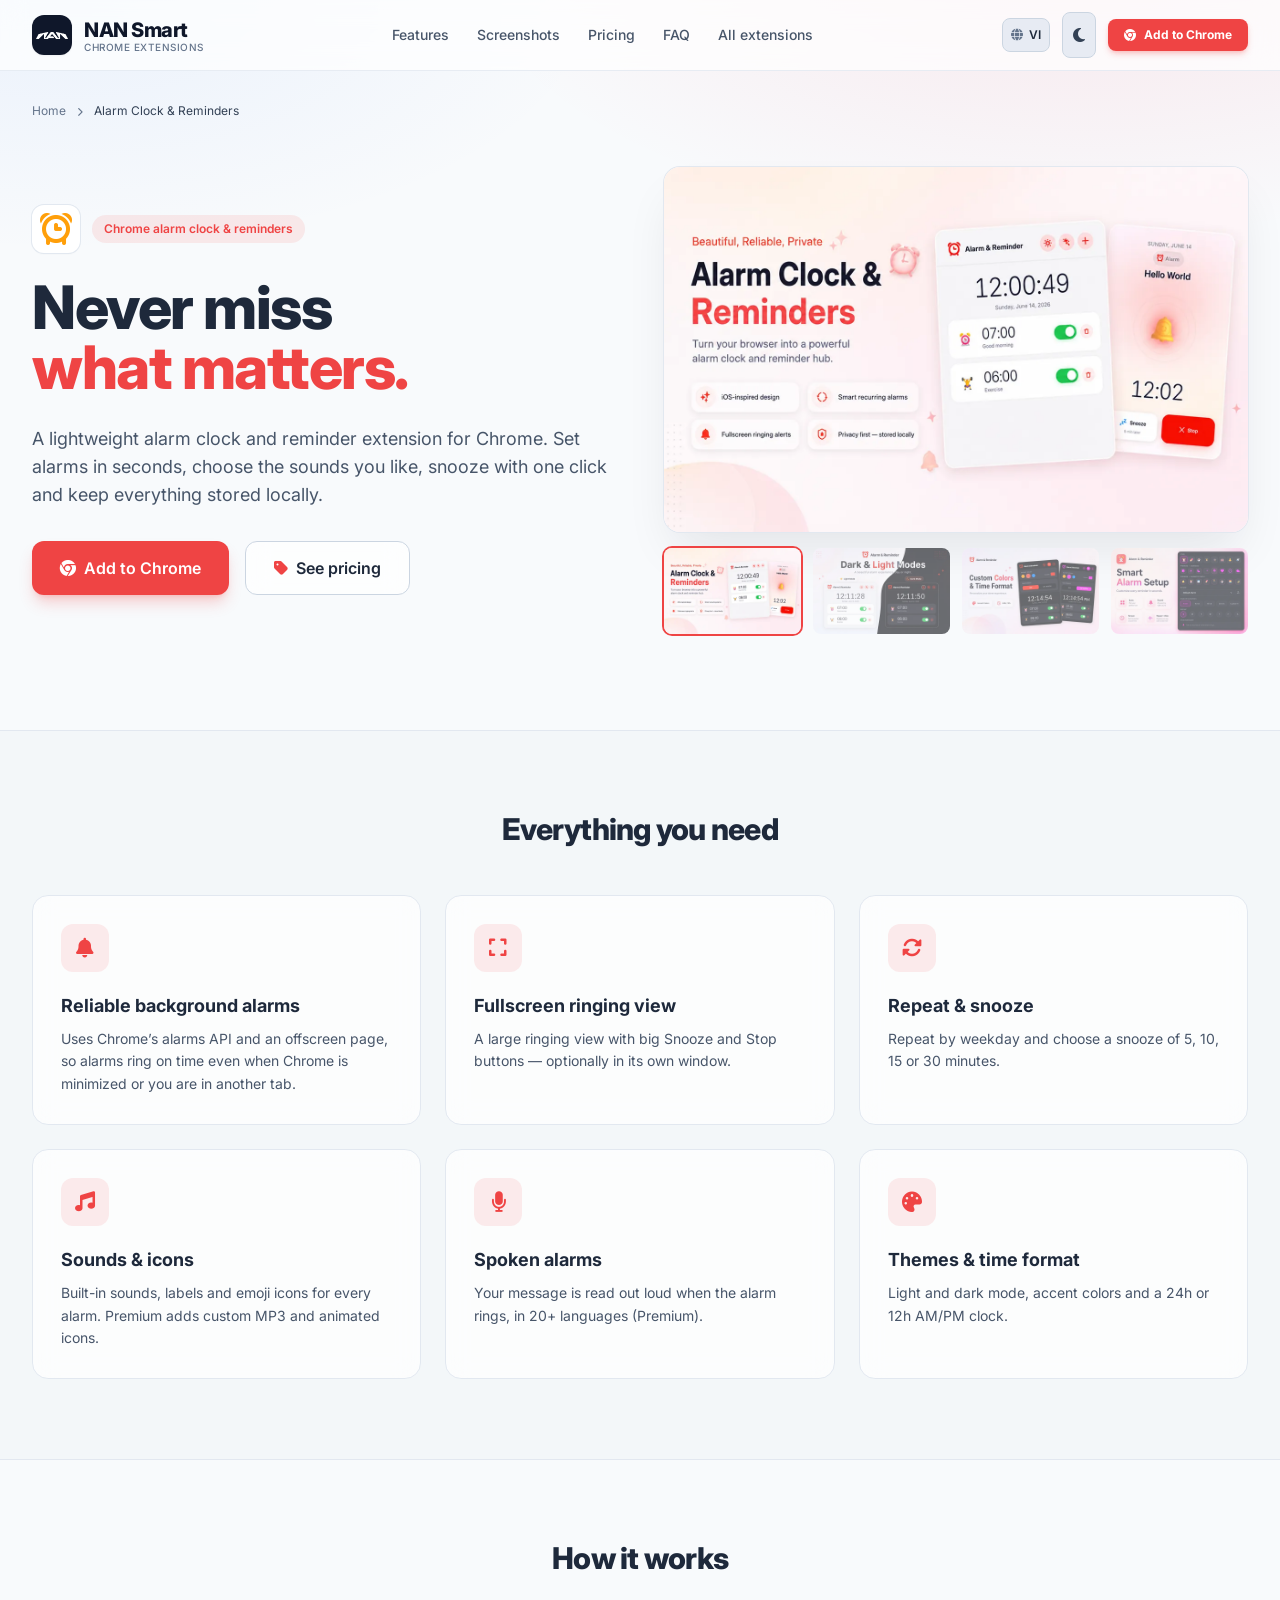
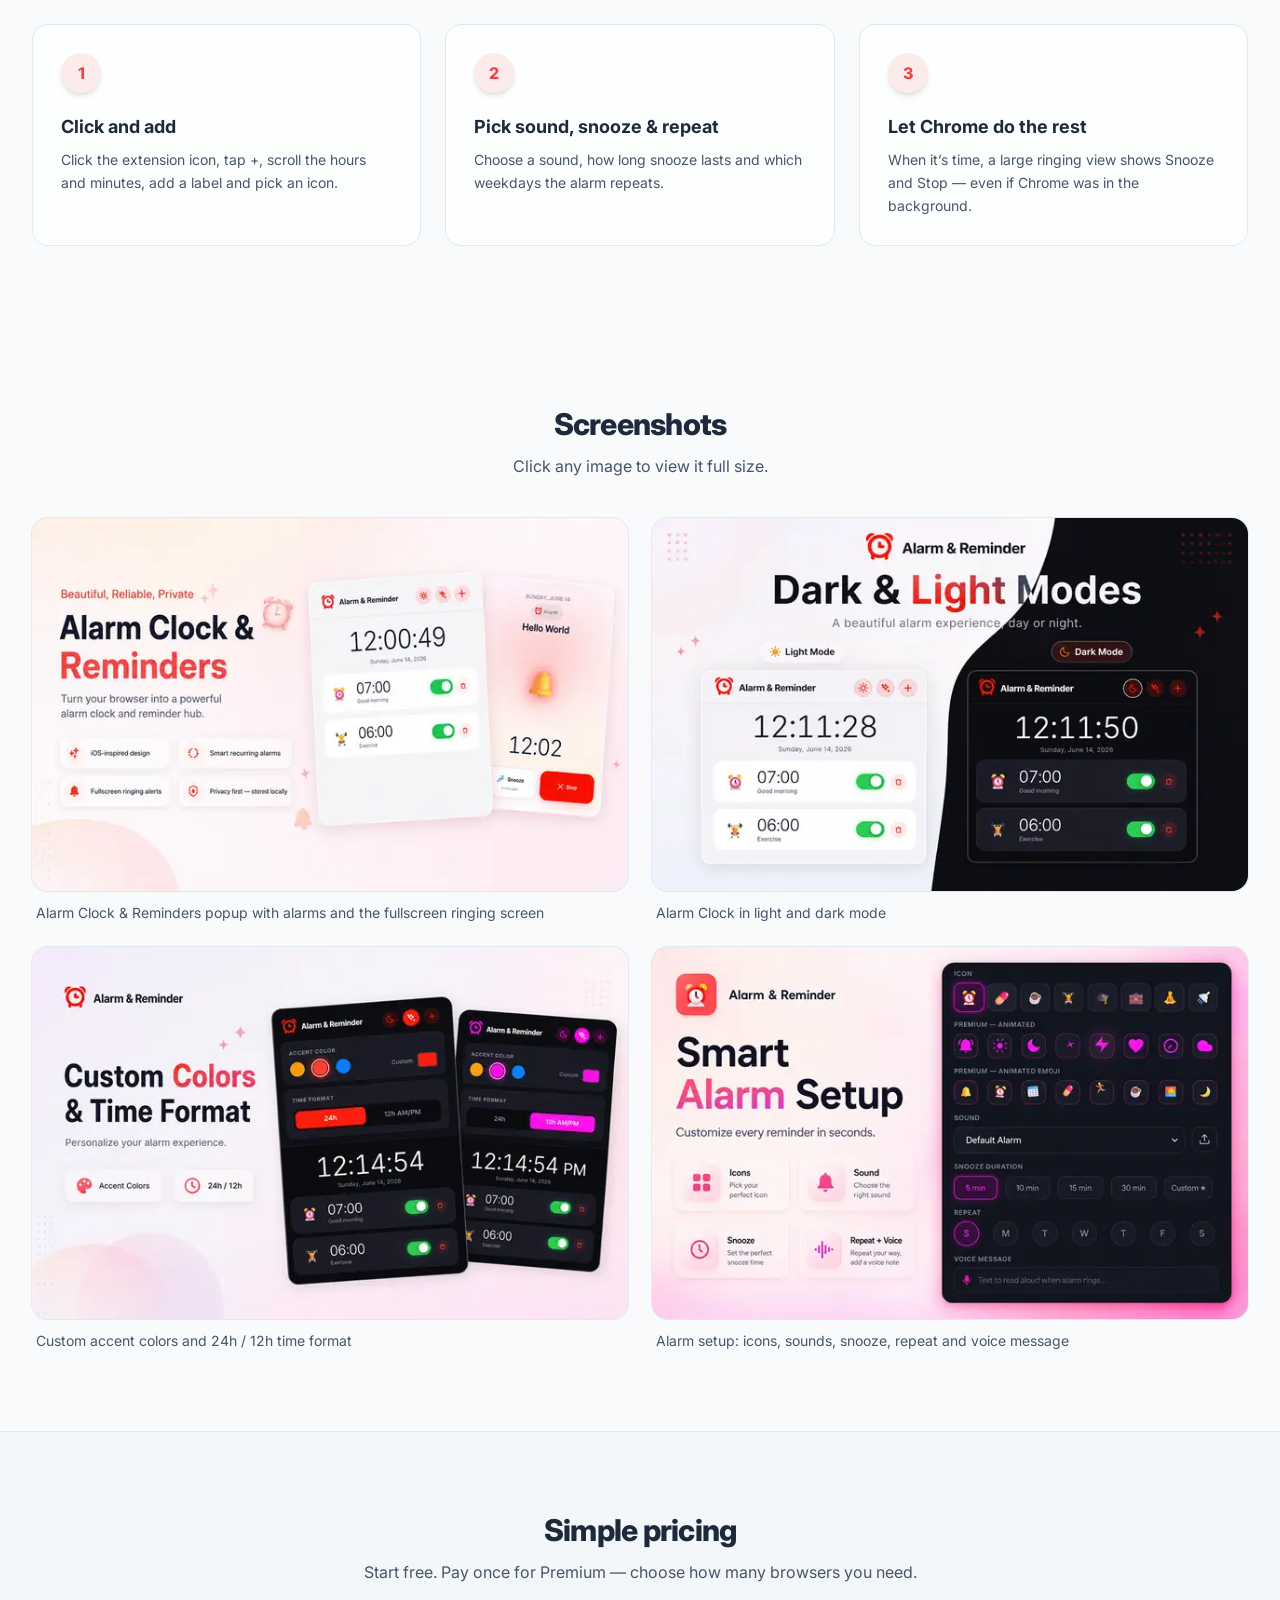
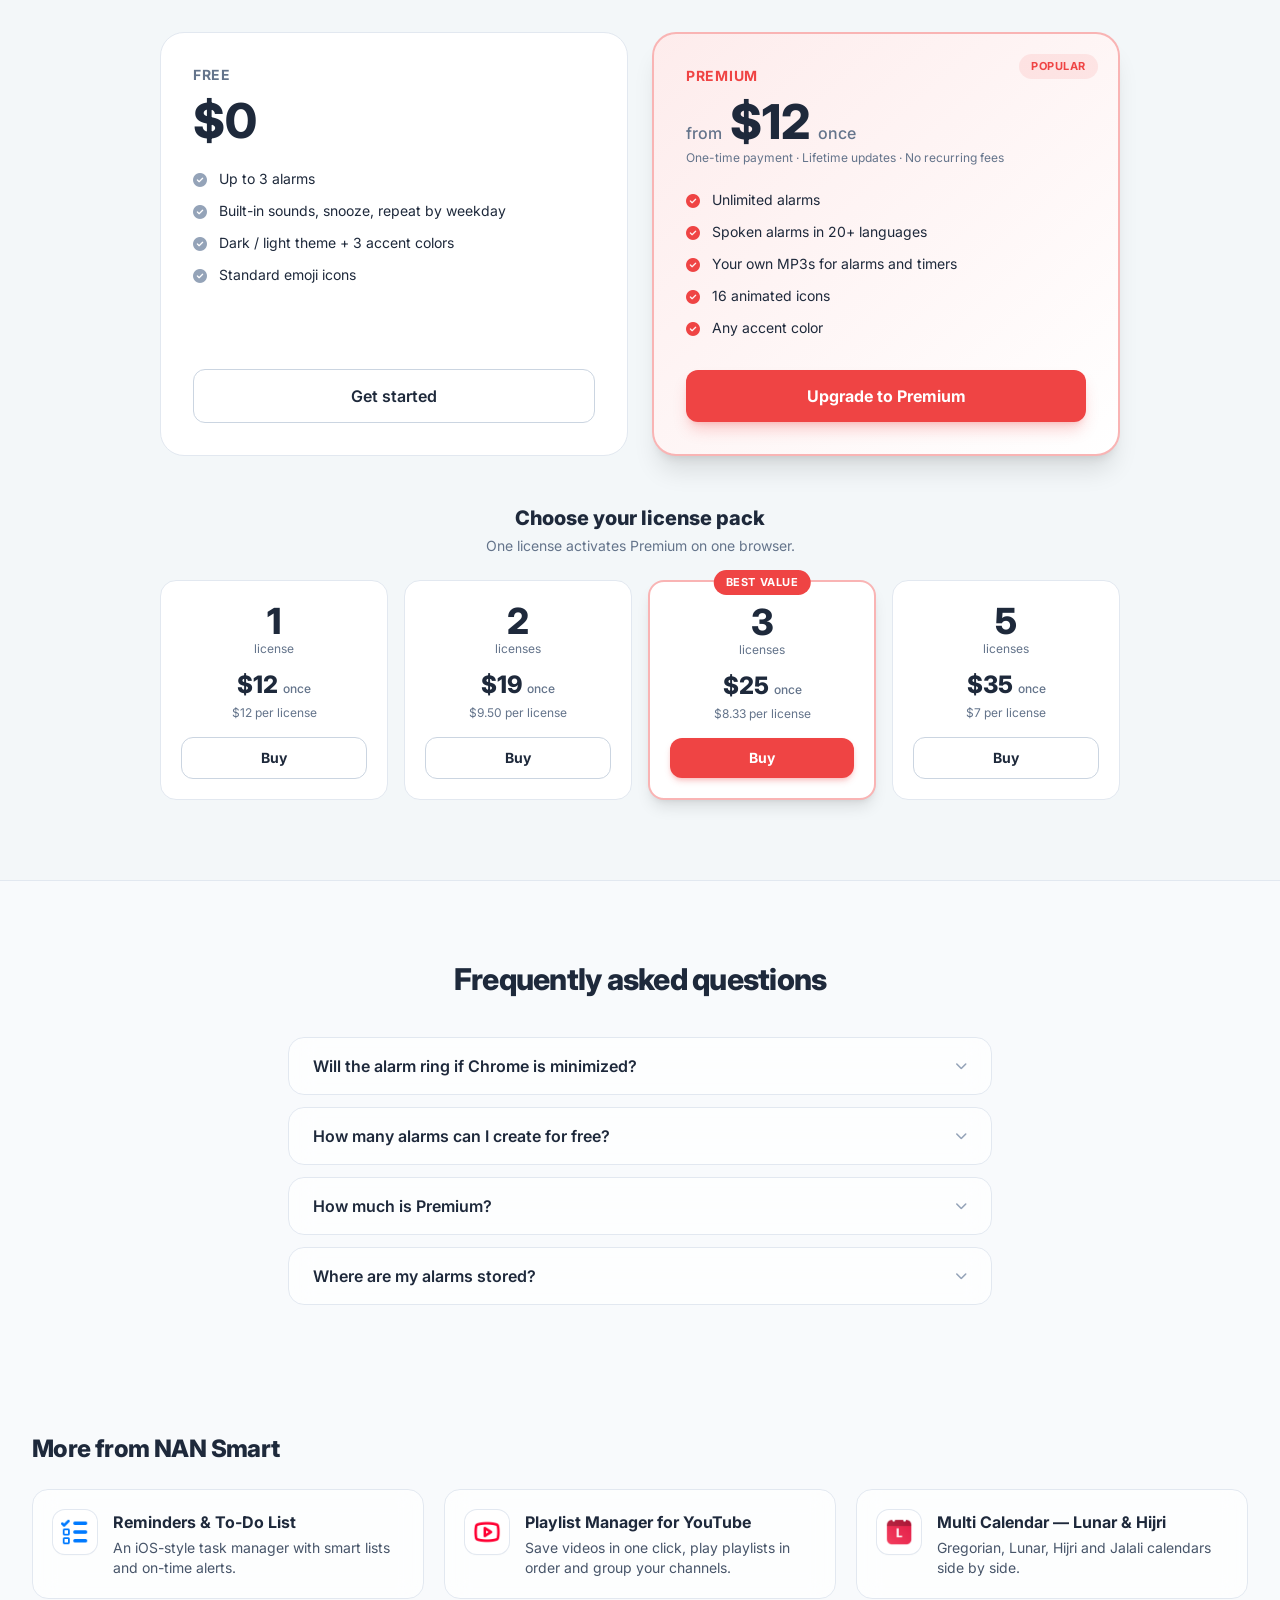
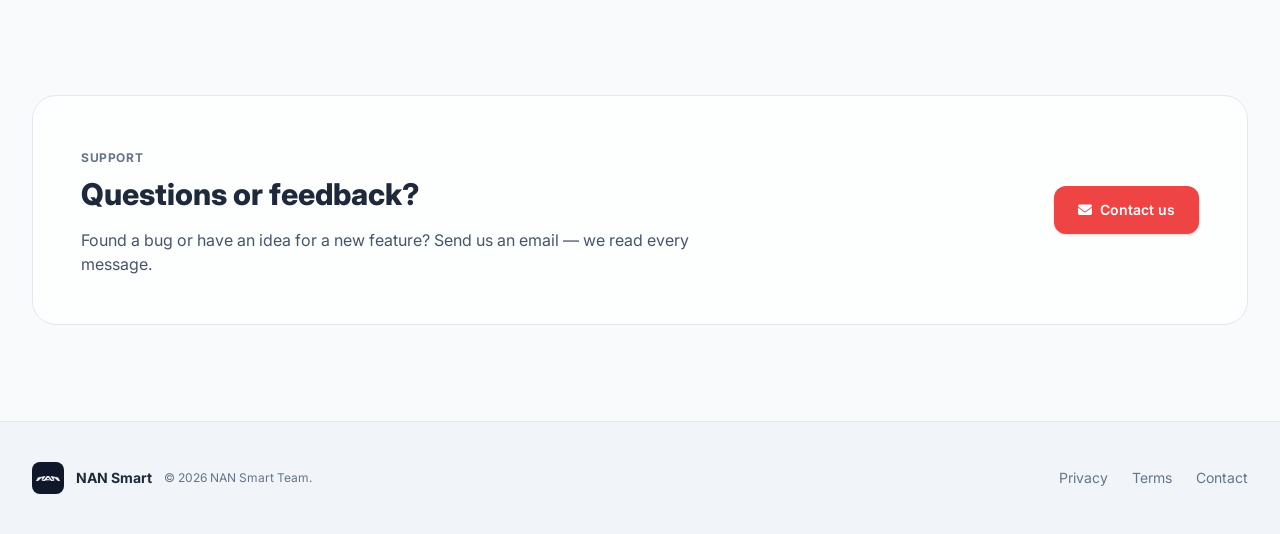
==== commit bae73cf6: "Match colors to the extensions, simplify cards, fix tablet header - Coral primary on the home page, " ====
--- a/alarm.html
+++ b/alarm.html
@@ -128,7 +128,7 @@
   <link rel="preload" as="image" href="images/alarm-hero.webp" fetchpriority="high">
 </head>
 
-<body class="bg-slate-50 text-slate-800 dark:bg-slate-950 dark:text-slate-100 min-h-screen bg-mesh transition-colors duration-300 selection:bg-slate-900 selection:text-white">
+<body class="bg-slate-50 text-slate-800 dark:bg-slate-950 dark:text-slate-100 min-h-screen bg-mesh transition-colors duration-300 selection:bg-rose-500 selection:text-white">
 
   <!-- HEADER -->
   <header class="sticky top-0 z-40 w-full glass border-b border-slate-200/80 dark:border-slate-800/60">
@@ -143,7 +143,7 @@
         </div>
       </a>
 
-      <nav class="hidden md:flex items-center gap-7 font-medium text-sm text-slate-600 dark:text-slate-300">
+      <nav class="hidden lg:flex whitespace-nowrap items-center gap-7 font-medium text-sm text-slate-600 dark:text-slate-300">
         <a href="#features" class="hover:text-slate-900 dark:hover:text-white transition-colors" data-i18n="k25">Features</a>
         <a href="#screenshots" class="hover:text-slate-900 dark:hover:text-white transition-colors" data-i18n="k26">Screenshots</a>
         <a href="#pricing" class="hover:text-slate-900 dark:hover:text-white transition-colors" data-i18n="k27">Pricing</a>
@@ -162,18 +162,29 @@
           <span class="dark:hidden"><i class="fa-solid fa-moon"></i></span>
           <span class="hidden dark:inline"><i class="fa-solid fa-sun text-amber-400"></i></span>
         </button>
-        <a href="https://chromewebstore.google.com/detail/alarm-clock-reminder-chro/apbmibchnilnanhnaphgoojbjinkkabi" target="_blank" rel="noopener noreferrer" class="hidden sm:inline-flex items-center gap-2 px-4 py-2 text-xs font-bold bg-slate-900 hover:bg-slate-700 text-white dark:bg-white dark:text-slate-900 dark:hover:bg-slate-200 shadow-slate-900/10 rounded-lg shadow-md transition-all hover:scale-105">
+        <button id="menuBtn" onclick="toggleMenu()" aria-label="Menu" aria-expanded="false" aria-controls="mobileMenu"
+          class="lg:hidden p-2.5 rounded-lg bg-slate-200/80 dark:bg-slate-900/60 border border-slate-300 dark:border-slate-700 text-slate-700 dark:text-slate-300">
+          <i class="fa-solid fa-bars"></i>
+        </button>
+        <a href="https://chromewebstore.google.com/detail/alarm-clock-reminder-chro/apbmibchnilnanhnaphgoojbjinkkabi" target="_blank" rel="noopener noreferrer" class="hidden sm:inline-flex items-center gap-2 px-4 py-2 text-xs font-bold bg-red-500 hover:bg-red-600 text-white shadow-red-500/25 rounded-lg shadow-md transition-all hover:scale-105">
           <i class="fa-brands fa-chrome"></i><span data-i18n="k30">Add to Chrome</span>
         </a>
       </div>
     </div>
+    <nav id="mobileMenu" class="hidden lg:hidden flex-col max-w-7xl mx-auto px-4 sm:px-6 pb-3 font-medium text-sm text-slate-600 dark:text-slate-300 border-t border-slate-200/80 dark:border-slate-800/60">
+        <a href="#features" class="py-2.5 hover:text-slate-900 dark:hover:text-white" data-i18n="k31">Features</a>
+        <a href="#screenshots" class="py-2.5 hover:text-slate-900 dark:hover:text-white" data-i18n="k32">Screenshots</a>
+        <a href="#pricing" class="py-2.5 hover:text-slate-900 dark:hover:text-white" data-i18n="k33">Pricing</a>
+        <a href="#faq" class="py-2.5 hover:text-slate-900 dark:hover:text-white" data-i18n="k34">FAQ</a>
+        <a href="./#extensions" class="py-2.5 hover:text-slate-900 dark:hover:text-white" data-i18n="k35">All extensions</a>
+      </nav>
   </header>
 
   <main>
     <!-- HERO -->
     <section class="max-w-7xl mx-auto px-4 sm:px-6 lg:px-8 pt-8 pb-16 md:pb-24">
       <nav aria-label="Breadcrumb" class="text-xs text-slate-500 dark:text-slate-400 mb-8 md:mb-12">
-        <a href="./" class="hover:text-slate-900 dark:hover:text-white" data-i18n="k31">Home</a>
+        <a href="./" class="hover:text-slate-900 dark:hover:text-white" data-i18n="k36">Home</a>
         <i class="fa-solid fa-chevron-right text-[9px] mx-2"></i>
         <span class="text-slate-700 dark:text-slate-300">Alarm Clock &amp; Reminders</span>
       </nav>
@@ -184,19 +195,19 @@
             <div class="w-12 h-12 p-2 rounded-xl bg-white dark:bg-slate-800 ring-1 ring-slate-200 dark:ring-slate-700 shadow-sm flex items-center justify-center shrink-0">
               <img src="images/icon-alarm.png" alt="" class="w-full h-full object-contain">
             </div>
-            <span class="inline-flex items-center gap-2 px-3 py-1.5 rounded-full bg-red-500/10 text-red-500 text-xs font-semibold" data-i18n="k32">Chrome alarm clock &amp; reminders</span>
+            <span class="inline-flex items-center gap-2 px-3 py-1.5 rounded-full bg-red-500/10 text-red-500 text-xs font-semibold" data-i18n="k37">Chrome alarm clock &amp; reminders</span>
           </div>
           <h1 class="text-4xl sm:text-5xl lg:text-6xl font-extrabold tracking-tight leading-tight mb-6">
-            <span data-i18n="k33">Never miss</span>
-            <span class="block text-slate-400 dark:text-slate-500 pb-1" data-i18n="k34">what matters.</span>
+            <span data-i18n="k38">Never miss</span>
+            <span class="block text-red-500 pb-1" data-i18n="k39">what matters.</span>
           </h1>
-          <p class="text-base sm:text-lg text-slate-600 dark:text-slate-400 leading-relaxed mb-8 max-w-xl" data-i18n="k35">A lightweight alarm clock and reminder extension for Chrome. Set alarms in seconds, choose the sounds you like, snooze with one click and keep everything stored locally.</p>
+          <p class="text-base sm:text-lg text-slate-600 dark:text-slate-400 leading-relaxed mb-8 max-w-xl" data-i18n="k40">A lightweight alarm clock and reminder extension for Chrome. Set alarms in seconds, choose the sounds you like, snooze with one click and keep everything stored locally.</p>
           <div class="flex flex-col sm:flex-row gap-3 sm:gap-4">
-            <a href="https://chromewebstore.google.com/detail/alarm-clock-reminder-chro/apbmibchnilnanhnaphgoojbjinkkabi" target="_blank" rel="noopener noreferrer" class="px-7 py-3.5 rounded-xl bg-slate-900 hover:bg-slate-700 text-white dark:bg-white dark:text-slate-900 dark:hover:bg-slate-200 shadow-slate-900/10 font-semibold shadow-lg transition-all hover:scale-105 flex items-center justify-center gap-2">
-              <i class="fa-brands fa-chrome"></i><span data-i18n="k36">Add to Chrome</span>
+            <a href="https://chromewebstore.google.com/detail/alarm-clock-reminder-chro/apbmibchnilnanhnaphgoojbjinkkabi" target="_blank" rel="noopener noreferrer" class="px-7 py-3.5 rounded-xl bg-red-500 hover:bg-red-600 text-white shadow-red-500/25 font-semibold shadow-lg transition-all hover:scale-105 flex items-center justify-center gap-2">
+              <i class="fa-brands fa-chrome"></i><span data-i18n="k41">Add to Chrome</span>
             </a>
             <a href="#pricing" class="px-7 py-3.5 rounded-xl glass hover:bg-slate-200/80 dark:hover:bg-slate-800/80 font-semibold border border-slate-300 dark:border-slate-700 transition-all flex items-center justify-center gap-2">
-              <i class="fa-solid fa-tag text-red-500"></i><span data-i18n="k37">See pricing</span>
+              <i class="fa-solid fa-tag text-red-500"></i><span data-i18n="k42">See pricing</span>
             </a>
           </div>
         </div>
@@ -214,37 +225,37 @@
     <!-- FEATURES -->
     <section id="features" class="py-16 md:py-20 bg-slate-100/60 dark:bg-slate-900/40 border-y border-slate-200 dark:border-slate-800/80 scroll-mt-20">
       <div class="max-w-7xl mx-auto px-4 sm:px-6 lg:px-8">
-        <h2 class="text-3xl font-extrabold tracking-tight text-center mb-12" data-i18n="k38">Everything you need</h2>
+        <h2 class="text-3xl font-extrabold tracking-tight text-center mb-12" data-i18n="k43">Everything you need</h2>
         <div class="grid grid-cols-1 md:grid-cols-2 lg:grid-cols-3 gap-6">
           <div class="glass p-7 rounded-2xl border border-slate-200 dark:border-slate-800 card-hover">
             <div class="w-12 h-12 rounded-xl bg-red-500/10 text-red-500 flex items-center justify-center text-xl mb-5"><i class="fa-solid fa-bell"></i></div>
-            <h3 class="text-lg font-bold mb-2" data-i18n="k39">Reliable background alarms</h3>
-            <p class="text-slate-600 dark:text-slate-400 text-sm leading-relaxed" data-i18n="k40">Uses Chrome’s alarms API and an offscreen page, so alarms ring on time even when Chrome is minimized or you are in another tab.</p>
+            <h3 class="text-lg font-bold mb-2" data-i18n="k44">Reliable background alarms</h3>
+            <p class="text-slate-600 dark:text-slate-400 text-sm leading-relaxed" data-i18n="k45">Uses Chrome’s alarms API and an offscreen page, so alarms ring on time even when Chrome is minimized or you are in another tab.</p>
           </div>
           <div class="glass p-7 rounded-2xl border border-slate-200 dark:border-slate-800 card-hover">
             <div class="w-12 h-12 rounded-xl bg-red-500/10 text-red-500 flex items-center justify-center text-xl mb-5"><i class="fa-solid fa-expand"></i></div>
-            <h3 class="text-lg font-bold mb-2" data-i18n="k41">Fullscreen ringing view</h3>
-            <p class="text-slate-600 dark:text-slate-400 text-sm leading-relaxed" data-i18n="k42">A large ringing view with big Snooze and Stop buttons — optionally in its own window.</p>
+            <h3 class="text-lg font-bold mb-2" data-i18n="k46">Fullscreen ringing view</h3>
+            <p class="text-slate-600 dark:text-slate-400 text-sm leading-relaxed" data-i18n="k47">A large ringing view with big Snooze and Stop buttons — optionally in its own window.</p>
           </div>
           <div class="glass p-7 rounded-2xl border border-slate-200 dark:border-slate-800 card-hover">
             <div class="w-12 h-12 rounded-xl bg-red-500/10 text-red-500 flex items-center justify-center text-xl mb-5"><i class="fa-solid fa-rotate"></i></div>
-            <h3 class="text-lg font-bold mb-2" data-i18n="k43">Repeat &amp; snooze</h3>
-            <p class="text-slate-600 dark:text-slate-400 text-sm leading-relaxed" data-i18n="k44">Repeat by weekday and choose a snooze of 5, 10, 15 or 30 minutes.</p>
+            <h3 class="text-lg font-bold mb-2" data-i18n="k48">Repeat &amp; snooze</h3>
+            <p class="text-slate-600 dark:text-slate-400 text-sm leading-relaxed" data-i18n="k49">Repeat by weekday and choose a snooze of 5, 10, 15 or 30 minutes.</p>
           </div>
           <div class="glass p-7 rounded-2xl border border-slate-200 dark:border-slate-800 card-hover">
             <div class="w-12 h-12 rounded-xl bg-red-500/10 text-red-500 flex items-center justify-center text-xl mb-5"><i class="fa-solid fa-music"></i></div>
-            <h3 class="text-lg font-bold mb-2" data-i18n="k45">Sounds &amp; icons</h3>
-            <p class="text-slate-600 dark:text-slate-400 text-sm leading-relaxed" data-i18n="k46">Built-in sounds, labels and emoji icons for every alarm. Premium adds custom MP3 and animated icons.</p>
+            <h3 class="text-lg font-bold mb-2" data-i18n="k50">Sounds &amp; icons</h3>
+            <p class="text-slate-600 dark:text-slate-400 text-sm leading-relaxed" data-i18n="k51">Built-in sounds, labels and emoji icons for every alarm. Premium adds custom MP3 and animated icons.</p>
           </div>
           <div class="glass p-7 rounded-2xl border border-slate-200 dark:border-slate-800 card-hover">
             <div class="w-12 h-12 rounded-xl bg-red-500/10 text-red-500 flex items-center justify-center text-xl mb-5"><i class="fa-solid fa-microphone"></i></div>
-            <h3 class="text-lg font-bold mb-2" data-i18n="k47">Spoken alarms</h3>
-            <p class="text-slate-600 dark:text-slate-400 text-sm leading-relaxed" data-i18n="k48">Your message is read out loud when the alarm rings, in 20+ languages (Premium).</p>
+            <h3 class="text-lg font-bold mb-2" data-i18n="k52">Spoken alarms</h3>
+            <p class="text-slate-600 dark:text-slate-400 text-sm leading-relaxed" data-i18n="k53">Your message is read out loud when the alarm rings, in 20+ languages (Premium).</p>
           </div>
           <div class="glass p-7 rounded-2xl border border-slate-200 dark:border-slate-800 card-hover">
             <div class="w-12 h-12 rounded-xl bg-red-500/10 text-red-500 flex items-center justify-center text-xl mb-5"><i class="fa-solid fa-palette"></i></div>
-            <h3 class="text-lg font-bold mb-2" data-i18n="k49">Themes &amp; time format</h3>
-            <p class="text-slate-600 dark:text-slate-400 text-sm leading-relaxed" data-i18n="k50">Light and dark mode, accent colors and a 24h or 12h AM/PM clock.</p>
+            <h3 class="text-lg font-bold mb-2" data-i18n="k54">Themes &amp; time format</h3>
+            <p class="text-slate-600 dark:text-slate-400 text-sm leading-relaxed" data-i18n="k55">Light and dark mode, accent colors and a 24h or 12h AM/PM clock.</p>
           </div>
         </div>
       </div>
@@ -252,22 +263,22 @@
 
     <!-- HOW IT WORKS -->
     <section class="py-16 md:py-20 max-w-7xl mx-auto px-4 sm:px-6 lg:px-8">
-      <h2 class="text-3xl font-extrabold tracking-tight text-center mb-12" data-i18n="k51">How it works</h2>
+      <h2 class="text-3xl font-extrabold tracking-tight text-center mb-12" data-i18n="k56">How it works</h2>
       <ol class="grid grid-cols-1 md:grid-cols-3 gap-6">
         <li class="relative glass p-7 rounded-2xl border border-slate-200 dark:border-slate-800">
-          <span class="w-10 h-10 rounded-full bg-slate-900 dark:bg-white text-white dark:text-slate-900 font-extrabold flex items-center justify-center mb-5 shadow-md">1</span>
-          <h3 class="text-lg font-bold mb-2" data-i18n="k52">Click and add</h3>
-          <p class="text-slate-600 dark:text-slate-400 text-sm leading-relaxed" data-i18n="k53">Click the extension icon, tap +, scroll the hours and minutes, add a label and pick an icon.</p>
+          <span class="w-10 h-10 rounded-full bg-red-500/10 text-red-500 font-extrabold flex items-center justify-center mb-5 shadow-md">1</span>
+          <h3 class="text-lg font-bold mb-2" data-i18n="k57">Click and add</h3>
+          <p class="text-slate-600 dark:text-slate-400 text-sm leading-relaxed" data-i18n="k58">Click the extension icon, tap +, scroll the hours and minutes, add a label and pick an icon.</p>
         </li>
         <li class="relative glass p-7 rounded-2xl border border-slate-200 dark:border-slate-800">
-          <span class="w-10 h-10 rounded-full bg-slate-900 dark:bg-white text-white dark:text-slate-900 font-extrabold flex items-center justify-center mb-5 shadow-md">2</span>
-          <h3 class="text-lg font-bold mb-2" data-i18n="k54">Pick sound, snooze &amp; repeat</h3>
-          <p class="text-slate-600 dark:text-slate-400 text-sm leading-relaxed" data-i18n="k55">Choose a sound, how long snooze lasts and which weekdays the alarm repeats.</p>
+          <span class="w-10 h-10 rounded-full bg-red-500/10 text-red-500 font-extrabold flex items-center justify-center mb-5 shadow-md">2</span>
+          <h3 class="text-lg font-bold mb-2" data-i18n="k59">Pick sound, snooze &amp; repeat</h3>
+          <p class="text-slate-600 dark:text-slate-400 text-sm leading-relaxed" data-i18n="k60">Choose a sound, how long snooze lasts and which weekdays the alarm repeats.</p>
         </li>
         <li class="relative glass p-7 rounded-2xl border border-slate-200 dark:border-slate-800">
-          <span class="w-10 h-10 rounded-full bg-slate-900 dark:bg-white text-white dark:text-slate-900 font-extrabold flex items-center justify-center mb-5 shadow-md">3</span>
-          <h3 class="text-lg font-bold mb-2" data-i18n="k56">Let Chrome do the rest</h3>
-          <p class="text-slate-600 dark:text-slate-400 text-sm leading-relaxed" data-i18n="k57">When it’s time, a large ringing view shows Snooze and Stop — even if Chrome was in the background.</p>
+          <span class="w-10 h-10 rounded-full bg-red-500/10 text-red-500 font-extrabold flex items-center justify-center mb-5 shadow-md">3</span>
+          <h3 class="text-lg font-bold mb-2" data-i18n="k61">Let Chrome do the rest</h3>
+          <p class="text-slate-600 dark:text-slate-400 text-sm leading-relaxed" data-i18n="k62">When it’s time, a large ringing view shows Snooze and Stop — even if Chrome was in the background.</p>
         </li>
       </ol>
     </section>
@@ -275,33 +286,33 @@
     <!-- SCREENSHOTS -->
     <section id="screenshots" class="py-16 md:py-20 max-w-7xl mx-auto px-4 sm:px-6 lg:px-8 scroll-mt-20">
       <div class="text-center mb-10">
-        <h2 class="text-3xl font-extrabold tracking-tight" data-i18n="k58">Screenshots</h2>
-        <p class="text-slate-600 dark:text-slate-400 mt-3" data-i18n="k59">Click any image to view it full size.</p>
+        <h2 class="text-3xl font-extrabold tracking-tight" data-i18n="k63">Screenshots</h2>
+        <p class="text-slate-600 dark:text-slate-400 mt-3" data-i18n="k64">Click any image to view it full size.</p>
       </div>
       <div class="grid grid-cols-1 sm:grid-cols-2 lg:grid-cols-2 gap-6">
         <figure>
           <button onclick="openLightbox(0)" class="group block w-full rounded-2xl overflow-hidden ring-1 ring-slate-200 dark:ring-slate-800 shadow-sm hover:shadow-xl transition-all">
             <img src="images/thumbs/alarm-hero.webp" width="640" height="400" alt="Alarm Clock &amp; Reminders popup with alarms and the fullscreen ringing screen" loading="lazy" class="w-full aspect-[16/10] object-cover group-hover:scale-105 transition-transform duration-500">
           </button>
-          <figcaption class="text-sm text-slate-600 dark:text-slate-400 mt-3 px-1" data-i18n="k60">Alarm Clock &amp; Reminders popup with alarms and the fullscreen ringing screen</figcaption>
+          <figcaption class="text-sm text-slate-600 dark:text-slate-400 mt-3 px-1" data-i18n="k65">Alarm Clock &amp; Reminders popup with alarms and the fullscreen ringing screen</figcaption>
         </figure>
         <figure>
           <button onclick="openLightbox(1)" class="group block w-full rounded-2xl overflow-hidden ring-1 ring-slate-200 dark:ring-slate-800 shadow-sm hover:shadow-xl transition-all">
             <img src="images/thumbs/alarm-themes.webp" width="640" height="400" alt="Alarm Clock in light and dark mode" loading="lazy" class="w-full aspect-[16/10] object-cover group-hover:scale-105 transition-transform duration-500">
           </button>
-          <figcaption class="text-sm text-slate-600 dark:text-slate-400 mt-3 px-1" data-i18n="k61">Alarm Clock in light and dark mode</figcaption>
+          <figcaption class="text-sm text-slate-600 dark:text-slate-400 mt-3 px-1" data-i18n="k66">Alarm Clock in light and dark mode</figcaption>
         </figure>
         <figure>
           <button onclick="openLightbox(2)" class="group block w-full rounded-2xl overflow-hidden ring-1 ring-slate-200 dark:ring-slate-800 shadow-sm hover:shadow-xl transition-all">
             <img src="images/thumbs/alarm-colors.webp" width="640" height="400" alt="Custom accent colors and 24h / 12h time format" loading="lazy" class="w-full aspect-[16/10] object-cover group-hover:scale-105 transition-transform duration-500">
           </button>
-          <figcaption class="text-sm text-slate-600 dark:text-slate-400 mt-3 px-1" data-i18n="k62">Custom accent colors and 24h / 12h time format</figcaption>
+          <figcaption class="text-sm text-slate-600 dark:text-slate-400 mt-3 px-1" data-i18n="k67">Custom accent colors and 24h / 12h time format</figcaption>
         </figure>
         <figure>
           <button onclick="openLightbox(3)" class="group block w-full rounded-2xl overflow-hidden ring-1 ring-slate-200 dark:ring-slate-800 shadow-sm hover:shadow-xl transition-all">
             <img src="images/thumbs/alarm-setup.webp" width="640" height="400" alt="Alarm setup: icons, sounds, snooze, repeat and voice message" loading="lazy" class="w-full aspect-[16/10] object-cover group-hover:scale-105 transition-transform duration-500">
           </button>
-          <figcaption class="text-sm text-slate-600 dark:text-slate-400 mt-3 px-1" data-i18n="k63">Alarm setup: icons, sounds, snooze, repeat and voice message</figcaption>
+          <figcaption class="text-sm text-slate-600 dark:text-slate-400 mt-3 px-1" data-i18n="k68">Alarm setup: icons, sounds, snooze, repeat and voice message</figcaption>
         </figure>
       </div>
     </section>
@@ -310,35 +321,35 @@
     <section id="pricing" class="py-16 md:py-20 bg-slate-100/60 dark:bg-slate-900/40 border-y border-slate-200 dark:border-slate-800/80 scroll-mt-20">
       <div class="max-w-5xl mx-auto px-4 sm:px-6 lg:px-8">
         <div class="text-center mb-12">
-          <h2 class="text-3xl font-extrabold tracking-tight" data-i18n="k64">Simple pricing</h2>
-          <p class="text-slate-600 dark:text-slate-400 mt-3" data-i18n="k65">Start free. Pay once for Premium — choose how many browsers you need.</p>
+          <h2 class="text-3xl font-extrabold tracking-tight" data-i18n="k69">Simple pricing</h2>
+          <p class="text-slate-600 dark:text-slate-400 mt-3" data-i18n="k70">Start free. Pay once for Premium — choose how many browsers you need.</p>
         </div>
         <div class="grid grid-cols-1 md:grid-cols-2 gap-6">
           <div class="bg-white dark:bg-slate-900 p-8 rounded-3xl border border-slate-200 dark:border-slate-800 flex flex-col">
-            <h3 class="text-sm font-bold uppercase tracking-wider text-slate-500 dark:text-slate-400" data-i18n="k66">Free</h3>
+            <h3 class="text-sm font-bold uppercase tracking-wider text-slate-500 dark:text-slate-400" data-i18n="k71">Free</h3>
             <div class="mt-3 mb-6"><span class="text-5xl font-extrabold">$0</span></div>
             <ul class="space-y-3 text-sm flex-1 mb-8">
-              <li class="flex items-start gap-3"><i class="fa-solid fa-circle-check text-slate-400 mt-1"></i><span data-i18n="k67">Up to 3 alarms</span></li>
-              <li class="flex items-start gap-3"><i class="fa-solid fa-circle-check text-slate-400 mt-1"></i><span data-i18n="k68">Built-in sounds, snooze, repeat by weekday</span></li>
-              <li class="flex items-start gap-3"><i class="fa-solid fa-circle-check text-slate-400 mt-1"></i><span data-i18n="k69">Dark / light theme + 3 accent colors</span></li>
-              <li class="flex items-start gap-3"><i class="fa-solid fa-circle-check text-slate-400 mt-1"></i><span data-i18n="k70">Standard emoji icons</span></li>
+              <li class="flex items-start gap-3"><i class="fa-solid fa-circle-check text-slate-400 mt-1"></i><span data-i18n="k72">Up to 3 alarms</span></li>
+              <li class="flex items-start gap-3"><i class="fa-solid fa-circle-check text-slate-400 mt-1"></i><span data-i18n="k73">Built-in sounds, snooze, repeat by weekday</span></li>
+              <li class="flex items-start gap-3"><i class="fa-solid fa-circle-check text-slate-400 mt-1"></i><span data-i18n="k74">Dark / light theme + 3 accent colors</span></li>
+              <li class="flex items-start gap-3"><i class="fa-solid fa-circle-check text-slate-400 mt-1"></i><span data-i18n="k75">Standard emoji icons</span></li>
             </ul>
-            <a href="https://chromewebstore.google.com/detail/alarm-clock-reminder-chro/apbmibchnilnanhnaphgoojbjinkkabi" target="_blank" rel="noopener noreferrer" class="w-full text-center py-3.5 rounded-xl font-semibold border border-slate-300 dark:border-slate-700 hover:bg-slate-100 dark:hover:bg-slate-800 transition-colors" data-i18n="k71">Get started</a>
+            <a href="https://chromewebstore.google.com/detail/alarm-clock-reminder-chro/apbmibchnilnanhnaphgoojbjinkkabi" target="_blank" rel="noopener noreferrer" class="w-full text-center py-3.5 rounded-xl font-semibold border border-slate-300 dark:border-slate-700 hover:bg-slate-100 dark:hover:bg-slate-800 transition-colors" data-i18n="k76">Get started</a>
           </div>
           <div class="relative bg-white dark:bg-slate-900 p-8 rounded-3xl border-2 border-red-500/40 shadow-xl flex flex-col overflow-hidden">
             <div class="absolute inset-0 bg-gradient-to-br from-red-500/10 to-transparent pointer-events-none"></div>
-            <span class="absolute top-5 right-5 text-[11px] font-bold uppercase tracking-wider px-3 py-1 rounded-full bg-red-500/10 text-red-500" data-i18n="k72">Popular</span>
-            <h3 class="relative text-sm font-bold uppercase tracking-wider text-red-500" data-i18n="k73">Premium</h3>
+            <span class="absolute top-5 right-5 text-[11px] font-bold uppercase tracking-wider px-3 py-1 rounded-full bg-red-500/10 text-red-500" data-i18n="k77">Popular</span>
+            <h3 class="relative text-sm font-bold uppercase tracking-wider text-red-500" data-i18n="k78">Premium</h3>
             <div class="relative mt-3 mb-1 flex items-baseline gap-2"><span class="text-slate-500 dark:text-slate-400 font-medium" data-i18n="k1">from</span><span class="text-5xl font-extrabold">$12</span><span class="text-slate-500 dark:text-slate-400 font-medium" data-i18n="k2">once</span></div>
             <p class="relative text-xs text-slate-500 dark:text-slate-400 mb-6" data-i18n="k3">One-time payment · Lifetime updates · No recurring fees</p>
             <ul class="relative space-y-3 text-sm flex-1 mb-8">
-              <li class="flex items-start gap-3"><i class="fa-solid fa-circle-check text-red-500 mt-1"></i><span data-i18n="k74">Unlimited alarms</span></li>
-              <li class="flex items-start gap-3"><i class="fa-solid fa-circle-check text-red-500 mt-1"></i><span data-i18n="k75">Spoken alarms in 20+ languages</span></li>
-              <li class="flex items-start gap-3"><i class="fa-solid fa-circle-check text-red-500 mt-1"></i><span data-i18n="k76">Your own MP3s for alarms and timers</span></li>
-              <li class="flex items-start gap-3"><i class="fa-solid fa-circle-check text-red-500 mt-1"></i><span data-i18n="k77">16 animated icons</span></li>
-              <li class="flex items-start gap-3"><i class="fa-solid fa-circle-check text-red-500 mt-1"></i><span data-i18n="k78">Any accent color</span></li>
+              <li class="flex items-start gap-3"><i class="fa-solid fa-circle-check text-red-500 mt-1"></i><span data-i18n="k79">Unlimited alarms</span></li>
+              <li class="flex items-start gap-3"><i class="fa-solid fa-circle-check text-red-500 mt-1"></i><span data-i18n="k80">Spoken alarms in 20+ languages</span></li>
+              <li class="flex items-start gap-3"><i class="fa-solid fa-circle-check text-red-500 mt-1"></i><span data-i18n="k81">Your own MP3s for alarms and timers</span></li>
+              <li class="flex items-start gap-3"><i class="fa-solid fa-circle-check text-red-500 mt-1"></i><span data-i18n="k82">16 animated icons</span></li>
+              <li class="flex items-start gap-3"><i class="fa-solid fa-circle-check text-red-500 mt-1"></i><span data-i18n="k83">Any accent color</span></li>
             </ul>
-            <a href="#plans" class="relative w-full text-center py-3.5 rounded-xl font-bold bg-slate-900 hover:bg-slate-700 text-white dark:bg-white dark:text-slate-900 dark:hover:bg-slate-200 shadow-slate-900/10 shadow-lg transition-all" data-i18n="k4">Upgrade to Premium</a>
+            <a href="#plans" class="relative w-full text-center py-3.5 rounded-xl font-bold bg-red-500 hover:bg-red-600 text-white shadow-red-500/25 shadow-lg transition-all" data-i18n="k4">Upgrade to Premium</a>
           </div>
         </div>
         <div id="plans" class="mt-12 scroll-mt-24">
@@ -364,12 +375,12 @@
               <a href="https://anuis.lemonsqueezy.com/checkout/buy/2bd2ad7d-d9b0-46ba-9143-d4204c851243" target="_blank" rel="noopener noreferrer" class="mt-auto py-2.5 rounded-xl text-sm font-bold border border-slate-300 dark:border-slate-700 hover:bg-slate-100 dark:hover:bg-slate-800 transition-all" data-i18n="k14">Buy</a>
             </div>
             <div class="relative bg-white dark:bg-slate-900 rounded-2xl p-5 text-center flex flex-col border-2 border-red-500/40 shadow-lg">
-              <span class="absolute -top-3 left-1/2 -translate-x-1/2 whitespace-nowrap text-[11px] font-bold uppercase tracking-wider px-3 py-1 rounded-full bg-slate-900 hover:bg-slate-700 text-white dark:bg-white dark:text-slate-900 dark:hover:bg-slate-200 shadow-slate-900/10" data-i18n="k15">Best value</span>
+              <span class="absolute -top-3 left-1/2 -translate-x-1/2 whitespace-nowrap text-[11px] font-bold uppercase tracking-wider px-3 py-1 rounded-full bg-red-500 hover:bg-red-600 text-white shadow-red-500/25" data-i18n="k15">Best value</span>
               <div class="text-4xl font-extrabold">3</div>
               <div class="text-xs text-slate-500 dark:text-slate-400 mb-3" data-i18n="k16">licenses</div>
               <div class="text-2xl font-extrabold">$25 <span class="text-xs font-medium text-slate-500 dark:text-slate-400" data-i18n="k17">once</span></div>
               <div class="text-xs text-slate-500 dark:text-slate-400 mt-1 mb-4">$8.33 <span data-i18n="k18">per license</span></div>
-              <a href="https://anuis.lemonsqueezy.com/checkout/buy/21c926e6-c78e-4035-91d9-a99c84f0cb82" target="_blank" rel="noopener noreferrer" class="mt-auto py-2.5 rounded-xl text-sm font-bold bg-slate-900 hover:bg-slate-700 text-white dark:bg-white dark:text-slate-900 dark:hover:bg-slate-200 shadow-slate-900/10 shadow-md transition-all" data-i18n="k19">Buy</a>
+              <a href="https://anuis.lemonsqueezy.com/checkout/buy/21c926e6-c78e-4035-91d9-a99c84f0cb82" target="_blank" rel="noopener noreferrer" class="mt-auto py-2.5 rounded-xl text-sm font-bold bg-red-500 hover:bg-red-600 text-white shadow-red-500/25 shadow-md transition-all" data-i18n="k19">Buy</a>
             </div>
             <div class="relative bg-white dark:bg-slate-900 rounded-2xl p-5 text-center flex flex-col border border-slate-200 dark:border-slate-800">
               
@@ -386,42 +397,42 @@
 
     <!-- FAQ -->
     <section id="faq" class="py-16 md:py-20 max-w-3xl mx-auto px-4 sm:px-6 lg:px-8 scroll-mt-20">
-      <h2 class="text-3xl font-extrabold tracking-tight text-center mb-10" data-i18n="k79">Frequently asked questions</h2>
+      <h2 class="text-3xl font-extrabold tracking-tight text-center mb-10" data-i18n="k84">Frequently asked questions</h2>
       <div class="space-y-3">
         <details class="group glass rounded-2xl border border-slate-200 dark:border-slate-800 px-6 py-4">
           <summary class="flex items-center justify-between gap-4 cursor-pointer font-semibold">
-            <span data-i18n="k80">Will the alarm ring if Chrome is minimized?</span>
+            <span data-i18n="k85">Will the alarm ring if Chrome is minimized?</span>
             <i class="faq-chevron fa-solid fa-chevron-down text-xs text-slate-400 transition-transform"></i>
           </summary>
-          <p class="text-sm text-slate-600 dark:text-slate-400 leading-relaxed mt-3" data-i18n="k81">Yes. Alarms use Chrome’s alarms API and an offscreen page, so they ring while Chrome is running in the background or minimized.</p>
+          <p class="text-sm text-slate-600 dark:text-slate-400 leading-relaxed mt-3" data-i18n="k86">Yes. Alarms use Chrome’s alarms API and an offscreen page, so they ring while Chrome is running in the background or minimized.</p>
         </details>
         <details class="group glass rounded-2xl border border-slate-200 dark:border-slate-800 px-6 py-4">
           <summary class="flex items-center justify-between gap-4 cursor-pointer font-semibold">
-            <span data-i18n="k82">How many alarms can I create for free?</span>
+            <span data-i18n="k87">How many alarms can I create for free?</span>
             <i class="faq-chevron fa-solid fa-chevron-down text-xs text-slate-400 transition-transform"></i>
           </summary>
-          <p class="text-sm text-slate-600 dark:text-slate-400 leading-relaxed mt-3" data-i18n="k83">Up to 3 alarms. Premium removes the limit.</p>
+          <p class="text-sm text-slate-600 dark:text-slate-400 leading-relaxed mt-3" data-i18n="k88">Up to 3 alarms. Premium removes the limit.</p>
         </details>
         <details class="group glass rounded-2xl border border-slate-200 dark:border-slate-800 px-6 py-4">
           <summary class="flex items-center justify-between gap-4 cursor-pointer font-semibold">
-            <span data-i18n="k84">How much is Premium?</span>
+            <span data-i18n="k89">How much is Premium?</span>
             <i class="faq-chevron fa-solid fa-chevron-down text-xs text-slate-400 transition-transform"></i>
           </summary>
-          <p class="text-sm text-slate-600 dark:text-slate-400 leading-relaxed mt-3" data-i18n="k85">A one-time payment from $12 for one browser — no subscription. Packs of 2, 3 and 5 licenses cost $19, $25 and $35.</p>
+          <p class="text-sm text-slate-600 dark:text-slate-400 leading-relaxed mt-3" data-i18n="k90">A one-time payment from $12 for one browser — no subscription. Packs of 2, 3 and 5 licenses cost $19, $25 and $35.</p>
         </details>
         <details class="group glass rounded-2xl border border-slate-200 dark:border-slate-800 px-6 py-4">
           <summary class="flex items-center justify-between gap-4 cursor-pointer font-semibold">
-            <span data-i18n="k86">Where are my alarms stored?</span>
+            <span data-i18n="k91">Where are my alarms stored?</span>
             <i class="faq-chevron fa-solid fa-chevron-down text-xs text-slate-400 transition-transform"></i>
           </summary>
-          <p class="text-sm text-slate-600 dark:text-slate-400 leading-relaxed mt-3" data-i18n="k87">Locally in your browser. There is no account and no tracking.</p>
+          <p class="text-sm text-slate-600 dark:text-slate-400 leading-relaxed mt-3" data-i18n="k92">Locally in your browser. There is no account and no tracking.</p>
         </details>
       </div>
     </section>
 
     <!-- MORE EXTENSIONS -->
     <section class="py-12 max-w-7xl mx-auto px-4 sm:px-6 lg:px-8">
-      <h2 class="text-2xl font-extrabold tracking-tight mb-6" data-i18n="k88">More from NAN Smart</h2>
+      <h2 class="text-2xl font-extrabold tracking-tight mb-6" data-i18n="k93">More from NAN Smart</h2>
       <div class="grid grid-cols-1 md:grid-cols-3 gap-5">
         <a href="reminders" class="glass p-5 rounded-2xl border border-slate-200 dark:border-slate-800 card-hover flex items-start gap-4">
           <div class="w-11 h-11 p-2 rounded-xl bg-white dark:bg-slate-800 ring-1 ring-slate-200 dark:ring-slate-700 shadow-sm flex items-center justify-center shrink-0">
@@ -429,7 +440,7 @@
           </div>
           <div>
             <h3 class="font-bold">Reminders &amp; To-Do List</h3>
-            <p class="text-sm text-slate-600 dark:text-slate-400 mt-1" data-i18n="k89">An iOS-style task manager with smart lists and on-time alerts.</p>
+            <p class="text-sm text-slate-600 dark:text-slate-400 mt-1" data-i18n="k94">An iOS-style task manager with smart lists and on-time alerts.</p>
           </div>
         </a>
         <a href="youtube" class="glass p-5 rounded-2xl border border-slate-200 dark:border-slate-800 card-hover flex items-start gap-4">
@@ -438,7 +449,7 @@
           </div>
           <div>
             <h3 class="font-bold">Playlist Manager for YouTube</h3>
-            <p class="text-sm text-slate-600 dark:text-slate-400 mt-1" data-i18n="k90">Save videos in one click, play playlists in order and group your channels.</p>
+            <p class="text-sm text-slate-600 dark:text-slate-400 mt-1" data-i18n="k95">Save videos in one click, play playlists in order and group your channels.</p>
           </div>
         </a>
         <a href="calendar" class="glass p-5 rounded-2xl border border-slate-200 dark:border-slate-800 card-hover flex items-start gap-4">
@@ -447,7 +458,7 @@
           </div>
           <div>
             <h3 class="font-bold">Multi Calendar — Lunar &amp; Hijri</h3>
-            <p class="text-sm text-slate-600 dark:text-slate-400 mt-1" data-i18n="k91">Gregorian, Lunar, Hijri and Jalali calendars side by side.</p>
+            <p class="text-sm text-slate-600 dark:text-slate-400 mt-1" data-i18n="k96">Gregorian, Lunar, Hijri and Jalali calendars side by side.</p>
           </div>
         </a>
       </div>
@@ -457,12 +468,12 @@
     <section class="py-12 max-w-7xl mx-auto px-4 sm:px-6 lg:px-8">
       <div class="glass rounded-3xl p-8 md:p-12 border border-slate-200 dark:border-slate-800 bg-white/70 dark:bg-slate-900/60 flex flex-col md:flex-row items-center justify-between gap-8">
         <div class="max-w-2xl">
-          <span class="text-xs font-bold uppercase tracking-wider text-slate-500 dark:text-slate-400" data-i18n="k92">Support</span>
-          <h2 class="text-2xl md:text-3xl font-extrabold mt-2 mb-4" data-i18n="k93">Questions or feedback?</h2>
-          <p class="text-slate-600 dark:text-slate-300 text-sm sm:text-base leading-relaxed" data-i18n="k94">Found a bug or have an idea for a new feature? Send us an email — we read every message.</p>
-        </div>
-        <a href="mailto:nuinguyen01bv@gmail.com" class="w-full md:w-auto px-6 py-3.5 rounded-xl bg-slate-900 hover:bg-slate-700 text-white dark:bg-white dark:text-slate-900 dark:hover:bg-slate-200 font-semibold text-sm shadow-sm text-center transition-all">
-          <i class="fa-solid fa-envelope mr-2"></i><span data-i18n="k95">Contact us</span>
+          <span class="text-xs font-bold uppercase tracking-wider text-slate-500 dark:text-slate-400" data-i18n="k97">Support</span>
+          <h2 class="text-2xl md:text-3xl font-extrabold mt-2 mb-4" data-i18n="k98">Questions or feedback?</h2>
+          <p class="text-slate-600 dark:text-slate-300 text-sm sm:text-base leading-relaxed" data-i18n="k99">Found a bug or have an idea for a new feature? Send us an email — we read every message.</p>
+        </div>
+        <a href="mailto:nuinguyen01bv@gmail.com" class="w-full md:w-auto px-6 py-3.5 rounded-xl bg-red-500 hover:bg-red-600 text-white shadow-red-500/25 font-semibold text-sm shadow-sm text-center transition-all">
+          <i class="fa-solid fa-envelope mr-2"></i><span data-i18n="k100">Contact us</span>
         </a>
       </div>
     </section>
@@ -477,9 +488,9 @@
         <span class="text-xs">&copy; 2026 NAN Smart Team.</span>
       </a>
       <div class="flex items-center gap-6 text-xs sm:text-sm">
-        <a href="privacy" class="hover:text-slate-900 dark:hover:text-white transition-colors" data-i18n="k96">Privacy</a>
-        <a href="terms" class="hover:text-slate-900 dark:hover:text-white transition-colors" data-i18n="k97">Terms</a>
-        <a href="mailto:nuinguyen01bv@gmail.com" class="hover:text-slate-900 dark:hover:text-white transition-colors" data-i18n="k98">Contact</a>
+        <a href="privacy" class="hover:text-slate-900 dark:hover:text-white transition-colors" data-i18n="k101">Privacy</a>
+        <a href="terms" class="hover:text-slate-900 dark:hover:text-white transition-colors" data-i18n="k102">Terms</a>
+        <a href="mailto:nuinguyen01bv@gmail.com" class="hover:text-slate-900 dark:hover:text-white transition-colors" data-i18n="k103">Contact</a>
       </div>
     </div>
   </footer>
@@ -506,7 +517,7 @@
   </div>
 
   <script>
-    window.PAGE = {"title":"Alarm Clock & Reminders","images":["images/alarm-hero.webp","images/alarm-themes.webp","images/alarm-colors.webp","images/alarm-setup.webp"],"vi":{"k1":"từ","k2":"một lần","k3":"Thanh toán một lần · Cập nhật trọn đời · Không phí định kỳ","k4":"Nâng cấp Premium","k5":"Chọn gói bản quyền","k6":"Mỗi bản quyền kích hoạt Premium trên một trình duyệt.","k7":"bản quyền","k8":"một lần","k9":"mỗi bản quyền","k10":"Mua","k11":"bản quyền","k12":"một lần","k13":"mỗi bản quyền","k14":"Mua","k15":"Đáng giá nhất","k16":"bản quyền","k17":"một lần","k18":"mỗi bản quyền","k19":"Mua","k20":"bản quyền","k21":"một lần","k22":"mỗi bản quyền","k23":"Mua","k24":"Tiện ích Chrome","k25":"Tính năng","k26":"Hình ảnh","k27":"Bảng giá","k28":"Hỏi đáp","k29":"Tất cả tiện ích","k30":"Thêm vào Chrome","k31":"Trang chủ","k32":"Đồng hồ báo thức & nhắc nhở cho Chrome","k33":"Không bỏ lỡ","k34":"điều quan trọng.","k35":"Tiện ích đồng hồ báo thức và nhắc nhở nhẹ cho Chrome. Đặt báo thức trong vài giây, chọn âm thanh yêu thích, báo lại chỉ một chạm và mọi dữ liệu được lưu cục bộ.","k36":"Thêm vào Chrome","k37":"Xem bảng giá","k38":"Mọi thứ bạn cần","k39":"Báo thức chạy nền ổn định","k40":"Dùng Chrome alarms API và trang offscreen nên báo thức vẫn reo đúng giờ khi Chrome thu nhỏ hoặc bạn đang ở tab khác.","k41":"Màn hình chuông toàn màn hình","k42":"Màn hình chuông lớn với nút Báo lại và Tắt to rõ — có thể mở trong cửa sổ riêng.","k43":"Lặp lại & báo lại","k44":"Lặp lại theo thứ trong tuần và chọn báo lại sau 5, 10, 15 hoặc 30 phút.","k45":"Âm thanh & biểu tượng","k46":"Âm thanh có sẵn, nhãn và biểu tượng emoji cho từng báo thức. Premium thêm MP3 riêng và biểu tượng động.","k47":"Báo thức đọc thành tiếng","k48":"Nội dung của bạn được đọc to khi báo thức reo, hơn 20 ngôn ngữ (Premium).","k49":"Giao diện & định dạng giờ","k50":"Giao diện sáng và tối, màu nhấn và đồng hồ 24h hoặc 12h AM/PM.","k51":"Cách hoạt động","k52":"Bấm và thêm","k53":"Bấm biểu tượng tiện ích, chọn +, cuộn giờ và phút, đặt nhãn và chọn biểu tượng.","k54":"Chọn âm thanh, báo lại & lặp lại","k55":"Chọn âm thanh, thời gian báo lại và những ngày trong tuần cần lặp lại.","k56":"Để Chrome lo phần còn lại","k57":"Đến giờ, màn hình chuông lớn hiện nút Báo lại và Tắt — kể cả khi Chrome đang chạy nền.","k58":"Hình ảnh thực tế","k59":"Bấm vào ảnh để xem kích thước đầy đủ.","k60":"Popup báo thức và màn hình chuông toàn màn hình","k61":"Đồng hồ báo thức ở giao diện sáng và tối","k62":"Màu nhấn tùy chỉnh và định dạng giờ 24h / 12h","k63":"Cài đặt báo thức: biểu tượng, âm thanh, báo lại, lặp lại và tin nhắn giọng nói","k64":"Bảng giá đơn giản","k65":"Bắt đầu miễn phí. Trả một lần cho Premium — chọn số trình duyệt bạn cần.","k66":"Miễn phí","k67":"Tối đa 3 báo thức","k68":"Âm thanh có sẵn, báo lại, lặp theo thứ","k69":"Giao diện sáng / tối + 3 màu nhấn","k70":"Biểu tượng emoji tiêu chuẩn","k71":"Bắt đầu ngay","k72":"Phổ biến","k73":"Premium","k74":"Không giới hạn báo thức","k75":"Báo thức đọc thành tiếng, hơn 20 ngôn ngữ","k76":"MP3 riêng cho báo thức và hẹn giờ","k77":"16 biểu tượng động","k78":"Màu nhấn bất kỳ","k79":"Câu hỏi thường gặp","k80":"Báo thức có reo khi Chrome đang thu nhỏ không?","k81":"Có. Báo thức dùng Chrome alarms API và trang offscreen nên vẫn reo khi Chrome chạy nền hoặc đang thu nhỏ.","k82":"Bản miễn phí tạo được bao nhiêu báo thức?","k83":"Tối đa 3 báo thức. Premium bỏ giới hạn này.","k84":"Premium giá bao nhiêu?","k85":"Thanh toán một lần từ $12 cho một trình duyệt — không thuê bao. Gói 2, 3 và 5 bản quyền có giá $19, $25 và $35.","k86":"Báo thức của tôi được lưu ở đâu?","k87":"Lưu cục bộ trong trình duyệt của bạn. Không cần tài khoản và không theo dõi.","k88":"Các tiện ích khác của NAN Smart","k89":"Quản lý công việc phong cách iOS với danh sách thông minh và nhắc đúng giờ.","k90":"Lưu video một chạm, phát playlist theo thứ tự và nhóm kênh đăng ký.","k91":"Dương lịch, Âm lịch, Hijri và Jalali song song.","k92":"Hỗ trợ","k93":"Bạn có câu hỏi hoặc góp ý?","k94":"Gặp lỗi hoặc có ý tưởng tính năng mới? Hãy gửi email cho chúng tôi — mọi thư đều được đọc.","k95":"Liên hệ","k96":"Bảo mật","k97":"Điều khoản","k98":"Liên hệ"}};
+    window.PAGE = {"title":"Alarm Clock & Reminders","ring":"ring-red-500","images":["images/alarm-hero.webp","images/alarm-themes.webp","images/alarm-colors.webp","images/alarm-setup.webp"],"vi":{"k1":"từ","k2":"một lần","k3":"Thanh toán một lần · Cập nhật trọn đời · Không phí định kỳ","k4":"Nâng cấp Premium","k5":"Chọn gói bản quyền","k6":"Mỗi bản quyền kích hoạt Premium trên một trình duyệt.","k7":"bản quyền","k8":"một lần","k9":"mỗi bản quyền","k10":"Mua","k11":"bản quyền","k12":"một lần","k13":"mỗi bản quyền","k14":"Mua","k15":"Đáng giá nhất","k16":"bản quyền","k17":"một lần","k18":"mỗi bản quyền","k19":"Mua","k20":"bản quyền","k21":"một lần","k22":"mỗi bản quyền","k23":"Mua","k24":"Tiện ích Chrome","k25":"Tính năng","k26":"Hình ảnh","k27":"Bảng giá","k28":"Hỏi đáp","k29":"Tất cả tiện ích","k30":"Thêm vào Chrome","k31":"Tính năng","k32":"Hình ảnh","k33":"Bảng giá","k34":"Hỏi đáp","k35":"Tất cả tiện ích","k36":"Trang chủ","k37":"Đồng hồ báo thức & nhắc nhở cho Chrome","k38":"Không bỏ lỡ","k39":"điều quan trọng.","k40":"Tiện ích đồng hồ báo thức và nhắc nhở nhẹ cho Chrome. Đặt báo thức trong vài giây, chọn âm thanh yêu thích, báo lại chỉ một chạm và mọi dữ liệu được lưu cục bộ.","k41":"Thêm vào Chrome","k42":"Xem bảng giá","k43":"Mọi thứ bạn cần","k44":"Báo thức chạy nền ổn định","k45":"Dùng Chrome alarms API và trang offscreen nên báo thức vẫn reo đúng giờ khi Chrome thu nhỏ hoặc bạn đang ở tab khác.","k46":"Màn hình chuông toàn màn hình","k47":"Màn hình chuông lớn với nút Báo lại và Tắt to rõ — có thể mở trong cửa sổ riêng.","k48":"Lặp lại & báo lại","k49":"Lặp lại theo thứ trong tuần và chọn báo lại sau 5, 10, 15 hoặc 30 phút.","k50":"Âm thanh & biểu tượng","k51":"Âm thanh có sẵn, nhãn và biểu tượng emoji cho từng báo thức. Premium thêm MP3 riêng và biểu tượng động.","k52":"Báo thức đọc thành tiếng","k53":"Nội dung của bạn được đọc to khi báo thức reo, hơn 20 ngôn ngữ (Premium).","k54":"Giao diện & định dạng giờ","k55":"Giao diện sáng và tối, màu nhấn và đồng hồ 24h hoặc 12h AM/PM.","k56":"Cách hoạt động","k57":"Bấm và thêm","k58":"Bấm biểu tượng tiện ích, chọn +, cuộn giờ và phút, đặt nhãn và chọn biểu tượng.","k59":"Chọn âm thanh, báo lại & lặp lại","k60":"Chọn âm thanh, thời gian báo lại và những ngày trong tuần cần lặp lại.","k61":"Để Chrome lo phần còn lại","k62":"Đến giờ, màn hình chuông lớn hiện nút Báo lại và Tắt — kể cả khi Chrome đang chạy nền.","k63":"Hình ảnh thực tế","k64":"Bấm vào ảnh để xem kích thước đầy đủ.","k65":"Popup báo thức và màn hình chuông toàn màn hình","k66":"Đồng hồ báo thức ở giao diện sáng và tối","k67":"Màu nhấn tùy chỉnh và định dạng giờ 24h / 12h","k68":"Cài đặt báo thức: biểu tượng, âm thanh, báo lại, lặp lại và tin nhắn giọng nói","k69":"Bảng giá đơn giản","k70":"Bắt đầu miễn phí. Trả một lần cho Premium — chọn số trình duyệt bạn cần.","k71":"Miễn phí","k72":"Tối đa 3 báo thức","k73":"Âm thanh có sẵn, báo lại, lặp theo thứ","k74":"Giao diện sáng / tối + 3 màu nhấn","k75":"Biểu tượng emoji tiêu chuẩn","k76":"Bắt đầu ngay","k77":"Phổ biến","k78":"Premium","k79":"Không giới hạn báo thức","k80":"Báo thức đọc thành tiếng, hơn 20 ngôn ngữ","k81":"MP3 riêng cho báo thức và hẹn giờ","k82":"16 biểu tượng động","k83":"Màu nhấn bất kỳ","k84":"Câu hỏi thường gặp","k85":"Báo thức có reo khi Chrome đang thu nhỏ không?","k86":"Có. Báo thức dùng Chrome alarms API và trang offscreen nên vẫn reo khi Chrome chạy nền hoặc đang thu nhỏ.","k87":"Bản miễn phí tạo được bao nhiêu báo thức?","k88":"Tối đa 3 báo thức. Premium bỏ giới hạn này.","k89":"Premium giá bao nhiêu?","k90":"Thanh toán một lần từ $12 cho một trình duyệt — không thuê bao. Gói 2, 3 và 5 bản quyền có giá $19, $25 và $35.","k91":"Báo thức của tôi được lưu ở đâu?","k92":"Lưu cục bộ trong trình duyệt của bạn. Không cần tài khoản và không theo dõi.","k93":"Các tiện ích khác của NAN Smart","k94":"Quản lý công việc phong cách iOS với danh sách thông minh và nhắc đúng giờ.","k95":"Lưu video một chạm, phát playlist theo thứ tự và nhóm kênh đăng ký.","k96":"Dương lịch, Âm lịch, Hijri và Jalali song song.","k97":"Hỗ trợ","k98":"Bạn có câu hỏi hoặc góp ý?","k99":"Gặp lỗi hoặc có ý tưởng tính năng mới? Hãy gửi email cho chúng tôi — mọi thư đều được đọc.","k100":"Liên hệ","k101":"Bảo mật","k102":"Điều khoản","k103":"Liên hệ"}};
   </script>
   <script src="product.js"></script>
 </body>
--- a/home.css
+++ b/home.css
@@ -1 +1 @@
-*,:after,:before{--tw-border-spacing-x:0;--tw-border-spacing-y:0;--tw-translate-x:0;--tw-translate-y:0;--tw-rotate:0;--tw-skew-x:0;--tw-skew-y:0;--tw-scale-x:1;--tw-scale-y:1;--tw-pan-x: ;--tw-pan-y: ;--tw-pinch-zoom: ;--tw-scroll-snap-strictness:proximity;--tw-gradient-from-position: ;--tw-gradient-via-position: ;--tw-gradient-to-position: ;--tw-ordinal: ;--tw-slashed-zero: ;--tw-numeric-figure: ;--tw-numeric-spacing: ;--tw-numeric-fraction: ;--tw-ring-inset: ;--tw-ring-offset-width:0px;--tw-ring-offset-color:#fff;--tw-ring-color:rgba(59,130,246,.5);--tw-ring-offset-shadow:0 0 #0000;--tw-ring-shadow:0 0 #0000;--tw-shadow:0 0 #0000;--tw-shadow-colored:0 0 #0000;--tw-blur: ;--tw-brightness: ;--tw-contrast: ;--tw-grayscale: ;--tw-hue-rotate: ;--tw-invert: ;--tw-saturate: ;--tw-sepia: ;--tw-drop-shadow: ;--tw-backdrop-blur: ;--tw-backdrop-brightness: ;--tw-backdrop-contrast: ;--tw-backdrop-grayscale: ;--tw-backdrop-hue-rotate: ;--tw-backdrop-invert: ;--tw-backdrop-opacity: ;--tw-backdrop-saturate: ;--tw-backdrop-sepia: ;--tw-contain-size: ;--tw-contain-layout: ;--tw-contain-paint: ;--tw-contain-style: }::backdrop{--tw-border-spacing-x:0;--tw-border-spacing-y:0;--tw-translate-x:0;--tw-translate-y:0;--tw-rotate:0;--tw-skew-x:0;--tw-skew-y:0;--tw-scale-x:1;--tw-scale-y:1;--tw-pan-x: ;--tw-pan-y: ;--tw-pinch-zoom: ;--tw-scroll-snap-strictness:proximity;--tw-gradient-from-position: ;--tw-gradient-via-position: ;--tw-gradient-to-position: ;--tw-ordinal: ;--tw-slashed-zero: ;--tw-numeric-figure: ;--tw-numeric-spacing: ;--tw-numeric-fraction: ;--tw-ring-inset: ;--tw-ring-offset-width:0px;--tw-ring-offset-color:#fff;--tw-ring-color:rgba(59,130,246,.5);--tw-ring-offset-shadow:0 0 #0000;--tw-ring-shadow:0 0 #0000;--tw-shadow:0 0 #0000;--tw-shadow-colored:0 0 #0000;--tw-blur: ;--tw-brightness: ;--tw-contrast: ;--tw-grayscale: ;--tw-hue-rotate: ;--tw-invert: ;--tw-saturate: ;--tw-sepia: ;--tw-drop-shadow: ;--tw-backdrop-blur: ;--tw-backdrop-brightness: ;--tw-backdrop-contrast: ;--tw-backdrop-grayscale: ;--tw-backdrop-hue-rotate: ;--tw-backdrop-invert: ;--tw-backdrop-opacity: ;--tw-backdrop-saturate: ;--tw-backdrop-sepia: ;--tw-contain-size: ;--tw-contain-layout: ;--tw-contain-paint: ;--tw-contain-style: }/*! tailwindcss v3.4.16 | MIT License | https://tailwindcss.com*/*,:after,:before{box-sizing:border-box;border:0 solid #e5e7eb}:after,:before{--tw-content:""}:host,html{line-height:1.5;-webkit-text-size-adjust:100%;-moz-tab-size:4;-o-tab-size:4;tab-size:4;font-family:Inter,sans-serif;font-feature-settings:normal;font-variation-settings:normal;-webkit-tap-highlight-color:transparent}body{margin:0;line-height:inherit}hr{height:0;color:inherit;border-top-width:1px}abbr:where([title]){-webkit-text-decoration:underline dotted;text-decoration:underline dotted}h1,h2,h3,h4,h5,h6{font-size:inherit;font-weight:inherit}a{color:inherit;text-decoration:inherit}b,strong{font-weight:bolder}code,kbd,pre,samp{font-family:ui-monospace,SFMono-Regular,Menlo,Monaco,Consolas,Liberation Mono,Courier New,monospace;font-feature-settings:normal;font-variation-settings:normal;font-size:1em}small{font-size:80%}sub,sup{font-size:75%;line-height:0;position:relative;vertical-align:baseline}sub{bottom:-.25em}sup{top:-.5em}table{text-indent:0;border-color:inherit;border-collapse:collapse}button,input,optgroup,select,textarea{font-family:inherit;font-feature-settings:inherit;font-variation-settings:inherit;font-size:100%;font-weight:inherit;line-height:inherit;letter-spacing:inherit;color:inherit;margin:0;padding:0}button,select{text-transform:none}button,input:where([type=button]),input:where([type=reset]),input:where([type=submit]){-webkit-appearance:button;background-color:transparent;background-image:none}:-moz-focusring{outline:auto}:-moz-ui-invalid{box-shadow:none}progress{vertical-align:baseline}::-webkit-inner-spin-button,::-webkit-outer-spin-button{height:auto}[type=search]{-webkit-appearance:textfield;outline-offset:-2px}::-webkit-search-decoration{-webkit-appearance:none}::-webkit-file-upload-button{-webkit-appearance:button;font:inherit}summary{display:list-item}blockquote,dd,dl,figure,h1,h2,h3,h4,h5,h6,hr,p,pre{margin:0}fieldset{margin:0}fieldset,legend{padding:0}menu,ol,ul{list-style:none;margin:0;padding:0}dialog{padding:0}textarea{resize:vertical}input::-moz-placeholder,textarea::-moz-placeholder{opacity:1;color:#9ca3af}input::placeholder,textarea::placeholder{opacity:1;color:#9ca3af}[role=button],button{cursor:pointer}:disabled{cursor:default}audio,canvas,embed,iframe,img,object,svg,video{display:block;vertical-align:middle}img,video{max-width:100%;height:auto}[hidden]:where(:not([hidden=until-found])){display:none}.pointer-events-none{pointer-events:none}.fixed{position:fixed}.absolute{position:absolute}.relative{position:relative}.sticky{position:sticky}.inset-0{inset:0}.-top-3{top:-.75rem}.left-0{left:0}.left-1\/2{left:50%}.left-2{left:.5rem}.left-3\.5{left:.875rem}.right-0{right:0}.right-2{right:.5rem}.right-4{right:1rem}.right-5{right:1.25rem}.top-0{top:0}.top-1\/2{top:50%}.top-10{top:2.5rem}.top-4{top:1rem}.top-5{top:1.25rem}.z-10{z-index:10}.z-40{z-index:40}.z-50{z-index:50}.z-\[60\]{z-index:60}.col-span-full{grid-column:1/-1}.mx-2{margin-left:.5rem;margin-right:.5rem}.mx-auto{margin-left:auto;margin-right:auto}.my-16{margin-top:4rem;margin-bottom:4rem}.-mt-1{margin-top:-.25rem}.mb-1{margin-bottom:.25rem}.mb-10{margin-bottom:2.5rem}.mb-12{margin-bottom:3rem}.mb-14{margin-bottom:3.5rem}.mb-16{margin-bottom:4rem}.mb-2{margin-bottom:.5rem}.mb-3{margin-bottom:.75rem}.mb-4{margin-bottom:1rem}.mb-5{margin-bottom:1.25rem}.mb-6{margin-bottom:1.5rem}.mb-8{margin-bottom:2rem}.mr-2{margin-right:.5rem}.mt-1{margin-top:.25rem}.mt-12{margin-top:3rem}.mt-2{margin-top:.5rem}.mt-20{margin-top:5rem}.mt-3{margin-top:.75rem}.mt-4{margin-top:1rem}.mt-auto{margin-top:auto}.block{display:block}.inline-block{display:inline-block}.flex{display:flex}.inline-flex{display:inline-flex}.grid{display:grid}.hidden{display:none}.aspect-\[16\/10\]{aspect-ratio:16/10}.aspect-\[16\/7\]{aspect-ratio:16/7}.h-10{height:2.5rem}.h-11{height:2.75rem}.h-12{height:3rem}.h-16{height:4rem}.h-2{height:.5rem}.h-5{height:1.25rem}.h-8{height:2rem}.h-9{height:2.25rem}.h-auto{height:auto}.h-full{height:100%}.max-h-\[80vh\]{max-height:80vh}.max-h-\[90vh\]{max-height:90vh}.min-h-screen{min-height:100vh}.w-10{width:2.5rem}.w-11{width:2.75rem}.w-12{width:3rem}.w-16{width:4rem}.w-2{width:.5rem}.w-28{width:7rem}.w-5{width:1.25rem}.w-8{width:2rem}.w-9{width:2.25rem}.w-\[46\%\]{width:46%}.w-\[56\%\]{width:56%}.w-full{width:100%}.min-w-0{min-width:0}.max-w-2xl{max-width:42rem}.max-w-3xl{max-width:48rem}.max-w-4xl{max-width:56rem}.max-w-5xl{max-width:64rem}.max-w-6xl{max-width:72rem}.max-w-7xl{max-width:80rem}.max-w-xl{max-width:36rem}.flex-1{flex:1 1 0%}.shrink-0{flex-shrink:0}.-translate-x-1\/2{--tw-translate-x:-50%}.-translate-x-1\/2,.-translate-y-1\/2{transform:translate(var(--tw-translate-x),var(--tw-translate-y)) rotate(var(--tw-rotate)) skewX(var(--tw-skew-x)) skewY(var(--tw-skew-y)) scaleX(var(--tw-scale-x)) scaleY(var(--tw-scale-y))}.-translate-y-1\/2{--tw-translate-y:-50%}.-rotate-6{--tw-rotate:-6deg}.-rotate-6,.rotate-6{transform:translate(var(--tw-translate-x),var(--tw-translate-y)) rotate(var(--tw-rotate)) skewX(var(--tw-skew-x)) skewY(var(--tw-skew-y)) scaleX(var(--tw-scale-x)) scaleY(var(--tw-scale-y))}.rotate-6{--tw-rotate:6deg}@keyframes pulse{50%{opacity:.5}}.animate-pulse{animation:pulse 2s cubic-bezier(.4,0,.6,1) infinite}.cursor-pointer{cursor:pointer}.scroll-mt-20{scroll-margin-top:5rem}.scroll-mt-24{scroll-margin-top:6rem}.grid-cols-1{grid-template-columns:repeat(1,minmax(0,1fr))}.grid-cols-2{grid-template-columns:repeat(2,minmax(0,1fr))}.grid-cols-4{grid-template-columns:repeat(4,minmax(0,1fr))}.grid-cols-5{grid-template-columns:repeat(5,minmax(0,1fr))}.flex-col{flex-direction:column}.flex-wrap{flex-wrap:wrap}.items-start{align-items:flex-start}.items-center{align-items:center}.items-baseline{align-items:baseline}.justify-start{justify-content:flex-start}.justify-end{justify-content:flex-end}.justify-center{justify-content:center}.justify-between{justify-content:space-between}.gap-1{gap:.25rem}.gap-1\.5{gap:.375rem}.gap-10{gap:2.5rem}.gap-12{gap:3rem}.gap-2{gap:.5rem}.gap-3{gap:.75rem}.gap-4{gap:1rem}.gap-5{gap:1.25rem}.gap-6{gap:1.5rem}.gap-7{gap:1.75rem}.gap-8{gap:2rem}.space-y-2>:not([hidden])~:not([hidden]){--tw-space-y-reverse:0;margin-top:calc(.5rem*(1 - var(--tw-space-y-reverse)));margin-bottom:calc(.5rem*var(--tw-space-y-reverse))}.space-y-24>:not([hidden])~:not([hidden]){--tw-space-y-reverse:0;margin-top:calc(6rem*(1 - var(--tw-space-y-reverse)));margin-bottom:calc(6rem*var(--tw-space-y-reverse))}.space-y-3>:not([hidden])~:not([hidden]){--tw-space-y-reverse:0;margin-top:calc(.75rem*(1 - var(--tw-space-y-reverse)));margin-bottom:calc(.75rem*var(--tw-space-y-reverse))}.overflow-hidden{overflow:hidden}.overflow-x-auto{overflow-x:auto}.overflow-y-auto{overflow-y:auto}.whitespace-nowrap{white-space:nowrap}.rounded{border-radius:.25rem}.rounded-2xl{border-radius:1rem}.rounded-3xl{border-radius:1.5rem}.rounded-full{border-radius:9999px}.rounded-lg{border-radius:.5rem}.rounded-md{border-radius:.375rem}.rounded-xl{border-radius:.75rem}.border{border-width:1px}.border-2{border-width:2px}.border-y{border-top-width:1px}.border-b,.border-y{border-bottom-width:1px}.border-l{border-left-width:1px}.border-t{border-top-width:1px}.border-blue-500\/40{border-color:rgba(59,130,246,.4)}.border-pink-500\/40{border-color:rgba(236,72,153,.4)}.border-red-500\/40{border-color:rgba(239,68,68,.4)}.border-rose-500\/40{border-color:rgba(244,63,94,.4)}.border-slate-200{--tw-border-opacity:1;border-color:rgb(226 232 240/var(--tw-border-opacity,1))}.border-slate-200\/80{border-color:rgba(226,232,240,.8)}.border-slate-300{--tw-border-opacity:1;border-color:rgb(203 213 225/var(--tw-border-opacity,1))}.border-slate-900{--tw-border-opacity:1;border-color:rgb(15 23 42/var(--tw-border-opacity,1))}.border-transparent{border-color:transparent}.bg-blue-500\/10{background-color:rgba(59,130,246,.1)}.bg-emerald-500{--tw-bg-opacity:1;background-color:rgb(16 185 129/var(--tw-bg-opacity,1))}.bg-pink-500\/10{background-color:rgba(236,72,153,.1)}.bg-red-500\/10{background-color:rgba(239,68,68,.1)}.bg-rose-500\/10{background-color:rgba(244,63,94,.1)}.bg-slate-100{--tw-bg-opacity:1;background-color:rgb(241 245 249/var(--tw-bg-opacity,1))}.bg-slate-100\/60{background-color:rgba(241,245,249,.6)}.bg-slate-200{--tw-bg-opacity:1;background-color:rgb(226 232 240/var(--tw-bg-opacity,1))}.bg-slate-200\/80{background-color:rgba(226,232,240,.8)}.bg-slate-50{--tw-bg-opacity:1;background-color:rgb(248 250 252/var(--tw-bg-opacity,1))}.bg-slate-900{--tw-bg-opacity:1;background-color:rgb(15 23 42/var(--tw-bg-opacity,1))}.bg-slate-950\/70{background-color:rgba(2,6,23,.7)}.bg-slate-950\/90{background-color:rgba(2,6,23,.9)}.bg-white{--tw-bg-opacity:1;background-color:rgb(255 255 255/var(--tw-bg-opacity,1))}.bg-white\/10{background-color:hsla(0,0%,100%,.1)}.bg-white\/70{background-color:hsla(0,0%,100%,.7)}.bg-white\/80{background-color:hsla(0,0%,100%,.8)}.bg-gradient-to-br{background-image:linear-gradient(to bottom right,var(--tw-gradient-stops))}.bg-gradient-to-tr{background-image:linear-gradient(to top right,var(--tw-gradient-stops))}.from-blue-500{--tw-gradient-from:#3b82f6 var(--tw-gradient-from-position);--tw-gradient-to:rgba(59,130,246,0) var(--tw-gradient-to-position);--tw-gradient-stops:var(--tw-gradient-from),var(--tw-gradient-to)}.from-blue-500\/10{--tw-gradient-from:rgba(59,130,246,.1) var(--tw-gradient-from-position);--tw-gradient-to:rgba(59,130,246,0) var(--tw-gradient-to-position);--tw-gradient-stops:var(--tw-gradient-from),var(--tw-gradient-to)}.from-pink-500{--tw-gradient-from:#ec4899 var(--tw-gradient-from-position);--tw-gradient-to:rgba(236,72,153,0) var(--tw-gradient-to-position);--tw-gradient-stops:var(--tw-gradient-from),var(--tw-gradient-to)}.from-pink-500\/10{--tw-gradient-from:rgba(236,72,153,.1) var(--tw-gradient-from-position);--tw-gradient-to:rgba(236,72,153,0) var(--tw-gradient-to-position);--tw-gradient-stops:var(--tw-gradient-from),var(--tw-gradient-to)}.from-red-500{--tw-gradient-from:#ef4444 var(--tw-gradient-from-position);--tw-gradient-to:rgba(239,68,68,0) var(--tw-gradient-to-position);--tw-gradient-stops:var(--tw-gradient-from),var(--tw-gradient-to)}.from-red-500\/10{--tw-gradient-from:rgba(239,68,68,.1) var(--tw-gradient-from-position);--tw-gradient-to:rgba(239,68,68,0) var(--tw-gradient-to-position);--tw-gradient-stops:var(--tw-gradient-from),var(--tw-gradient-to)}.from-rose-500{--tw-gradient-from:#f43f5e var(--tw-gradient-from-position);--tw-gradient-to:rgba(244,63,94,0) var(--tw-gradient-to-position);--tw-gradient-stops:var(--tw-gradient-from),var(--tw-gradient-to)}.from-rose-500\/10{--tw-gradient-from:rgba(244,63,94,.1) var(--tw-gradient-from-position);--tw-gradient-to:rgba(244,63,94,0) var(--tw-gradient-to-position);--tw-gradient-stops:var(--tw-gradient-from),var(--tw-gradient-to)}.to-indigo-600{--tw-gradient-to:#4f46e5 var(--tw-gradient-to-position)}.to-orange-500{--tw-gradient-to:#f97316 var(--tw-gradient-to-position)}.to-red-600{--tw-gradient-to:#dc2626 var(--tw-gradient-to-position)}.to-rose-600{--tw-gradient-to:#e11d48 var(--tw-gradient-to-position)}.to-transparent{--tw-gradient-to:transparent var(--tw-gradient-to-position)}.object-contain{-o-object-fit:contain;object-fit:contain}.object-cover{-o-object-fit:cover;object-fit:cover}.p-1{padding:.25rem}.p-2{padding:.5rem}.p-2\.5{padding:.625rem}.p-3{padding:.75rem}.p-4{padding:1rem}.p-5{padding:1.25rem}.p-6{padding:1.5rem}.p-7{padding:1.75rem}.p-8{padding:2rem}.px-1{padding-left:.25rem;padding-right:.25rem}.px-2\.5{padding-left:.625rem;padding-right:.625rem}.px-3{padding-left:.75rem;padding-right:.75rem}.px-3\.5{padding-left:.875rem;padding-right:.875rem}.px-4{padding-left:1rem;padding-right:1rem}.px-6{padding-left:1.5rem;padding-right:1.5rem}.px-7{padding-left:1.75rem;padding-right:1.75rem}.px-8{padding-left:2rem;padding-right:2rem}.py-0\.5{padding-top:.125rem;padding-bottom:.125rem}.py-1{padding-top:.25rem;padding-bottom:.25rem}.py-1\.5{padding-top:.375rem;padding-bottom:.375rem}.py-10{padding-top:2.5rem;padding-bottom:2.5rem}.py-12{padding-top:3rem;padding-bottom:3rem}.py-16{padding-top:4rem;padding-bottom:4rem}.py-2{padding-top:.5rem;padding-bottom:.5rem}.py-2\.5{padding-top:.625rem;padding-bottom:.625rem}.py-20{padding-top:5rem;padding-bottom:5rem}.py-3{padding-top:.75rem;padding-bottom:.75rem}.py-3\.5{padding-top:.875rem;padding-bottom:.875rem}.py-4{padding-top:1rem;padding-bottom:1rem}.pb-1{padding-bottom:.25rem}.pb-16{padding-bottom:4rem}.pb-4{padding-bottom:1rem}.pl-10{padding-left:2.5rem}.pr-10{padding-right:2.5rem}.pr-4{padding-right:1rem}.pt-16{padding-top:4rem}.pt-4{padding-top:1rem}.pt-6{padding-top:1.5rem}.pt-8{padding-top:2rem}.text-center{text-align:center}.text-2xl{font-size:1.5rem;line-height:2rem}.text-3xl{font-size:1.875rem;line-height:2.25rem}.text-4xl{font-size:2.25rem;line-height:2.5rem}.text-5xl{font-size:3rem;line-height:1}.text-6xl{font-size:3.75rem;line-height:1}.text-\[10px\]{font-size:10px}.text-\[11px\]{font-size:11px}.text-\[9px\]{font-size:9px}.text-base{font-size:1rem;line-height:1.5rem}.text-lg{font-size:1.125rem;line-height:1.75rem}.text-sm{font-size:.875rem;line-height:1.25rem}.text-xl{font-size:1.25rem;line-height:1.75rem}.text-xs{font-size:.75rem;line-height:1rem}.font-bold{font-weight:700}.font-extrabold{font-weight:800}.font-medium{font-weight:500}.font-semibold{font-weight:600}.uppercase{text-transform:uppercase}.leading-relaxed{line-height:1.625}.leading-snug{line-height:1.375}.leading-tight{line-height:1.25}.tracking-tight{letter-spacing:-.025em}.tracking-wider{letter-spacing:.05em}.text-amber-400{--tw-text-opacity:1;color:rgb(251 191 36/var(--tw-text-opacity,1))}.text-blue-500{--tw-text-opacity:1;color:rgb(59 130 246/var(--tw-text-opacity,1))}.text-blue-600{--tw-text-opacity:1;color:rgb(37 99 235/var(--tw-text-opacity,1))}.text-emerald-500{--tw-text-opacity:1;color:rgb(16 185 129/var(--tw-text-opacity,1))}.text-pink-500{--tw-text-opacity:1;color:rgb(236 72 153/var(--tw-text-opacity,1))}.text-red-500{--tw-text-opacity:1;color:rgb(239 68 68/var(--tw-text-opacity,1))}.text-rose-500{--tw-text-opacity:1;color:rgb(244 63 94/var(--tw-text-opacity,1))}.text-slate-300{--tw-text-opacity:1;color:rgb(203 213 225/var(--tw-text-opacity,1))}.text-slate-400{--tw-text-opacity:1;color:rgb(148 163 184/var(--tw-text-opacity,1))}.text-slate-500{--tw-text-opacity:1;color:rgb(100 116 139/var(--tw-text-opacity,1))}.text-slate-600{--tw-text-opacity:1;color:rgb(71 85 105/var(--tw-text-opacity,1))}.text-slate-700{--tw-text-opacity:1;color:rgb(51 65 85/var(--tw-text-opacity,1))}.text-slate-800{--tw-text-opacity:1;color:rgb(30 41 59/var(--tw-text-opacity,1))}.text-slate-900{--tw-text-opacity:1;color:rgb(15 23 42/var(--tw-text-opacity,1))}.text-white{--tw-text-opacity:1;color:rgb(255 255 255/var(--tw-text-opacity,1))}.opacity-100{opacity:1}.opacity-60{opacity:.6}.opacity-90{opacity:.9}.shadow-2xl{--tw-shadow:0 25px 50px -12px rgba(0,0,0,.25);--tw-shadow-colored:0 25px 50px -12px var(--tw-shadow-color)}.shadow-2xl,.shadow-lg{box-shadow:var(--tw-ring-offset-shadow,0 0 #0000),var(--tw-ring-shadow,0 0 #0000),var(--tw-shadow)}.shadow-lg{--tw-shadow:0 10px 15px -3px rgba(0,0,0,.1),0 4px 6px -4px rgba(0,0,0,.1);--tw-shadow-colored:0 10px 15px -3px var(--tw-shadow-color),0 4px 6px -4px var(--tw-shadow-color)}.shadow-md{--tw-shadow:0 4px 6px -1px rgba(0,0,0,.1),0 2px 4px -2px rgba(0,0,0,.1);--tw-shadow-colored:0 4px 6px -1px var(--tw-shadow-color),0 2px 4px -2px var(--tw-shadow-color)}.shadow-md,.shadow-sm{box-shadow:var(--tw-ring-offset-shadow,0 0 #0000),var(--tw-ring-shadow,0 0 #0000),var(--tw-shadow)}.shadow-sm{--tw-shadow:0 1px 2px 0 rgba(0,0,0,.05);--tw-shadow-colored:0 1px 2px 0 var(--tw-shadow-color)}.shadow-xl{--tw-shadow:0 20px 25px -5px rgba(0,0,0,.1),0 8px 10px -6px rgba(0,0,0,.1);--tw-shadow-colored:0 20px 25px -5px var(--tw-shadow-color),0 8px 10px -6px var(--tw-shadow-color);box-shadow:var(--tw-ring-offset-shadow,0 0 #0000),var(--tw-ring-shadow,0 0 #0000),var(--tw-shadow)}.shadow-slate-900\/10{--tw-shadow-color:rgba(15,23,42,.1);--tw-shadow:var(--tw-shadow-colored)}.shadow-slate-900\/15{--tw-shadow-color:rgba(15,23,42,.15);--tw-shadow:var(--tw-shadow-colored)}.shadow-slate-900\/20{--tw-shadow-color:rgba(15,23,42,.2);--tw-shadow:var(--tw-shadow-colored)}.ring{--tw-ring-offset-shadow:var(--tw-ring-inset) 0 0 0 var(--tw-ring-offset-width) var(--tw-ring-offset-color);--tw-ring-shadow:var(--tw-ring-inset) 0 0 0 calc(3px + var(--tw-ring-offset-width)) var(--tw-ring-color)}.ring,.ring-1{box-shadow:var(--tw-ring-offset-shadow),var(--tw-ring-shadow),var(--tw-shadow,0 0 #0000)}.ring-1{--tw-ring-offset-shadow:var(--tw-ring-inset) 0 0 0 var(--tw-ring-offset-width) var(--tw-ring-offset-color);--tw-ring-shadow:var(--tw-ring-inset) 0 0 0 calc(1px + var(--tw-ring-offset-width)) var(--tw-ring-color)}.ring-2{--tw-ring-offset-shadow:var(--tw-ring-inset) 0 0 0 var(--tw-ring-offset-width) var(--tw-ring-offset-color);--tw-ring-shadow:var(--tw-ring-inset) 0 0 0 calc(2px + var(--tw-ring-offset-width)) var(--tw-ring-color);box-shadow:var(--tw-ring-offset-shadow),var(--tw-ring-shadow),var(--tw-shadow,0 0 #0000)}.ring-slate-200{--tw-ring-opacity:1;--tw-ring-color:rgb(226 232 240/var(--tw-ring-opacity,1))}.ring-slate-900{--tw-ring-opacity:1;--tw-ring-color:rgb(15 23 42/var(--tw-ring-opacity,1))}.ring-transparent{--tw-ring-color:transparent}.invert{--tw-invert:invert(100%)}.filter,.invert{filter:var(--tw-blur) var(--tw-brightness) var(--tw-contrast) var(--tw-grayscale) var(--tw-hue-rotate) var(--tw-invert) var(--tw-saturate) var(--tw-sepia) var(--tw-drop-shadow)}.backdrop-blur-md{--tw-backdrop-blur:blur(12px)}.backdrop-blur-md,.backdrop-blur-sm{-webkit-backdrop-filter:var(--tw-backdrop-blur) var(--tw-backdrop-brightness) var(--tw-backdrop-contrast) var(--tw-backdrop-grayscale) var(--tw-backdrop-hue-rotate) var(--tw-backdrop-invert) var(--tw-backdrop-opacity) var(--tw-backdrop-saturate) var(--tw-backdrop-sepia);backdrop-filter:var(--tw-backdrop-blur) var(--tw-backdrop-brightness) var(--tw-backdrop-contrast) var(--tw-backdrop-grayscale) var(--tw-backdrop-hue-rotate) var(--tw-backdrop-invert) var(--tw-backdrop-opacity) var(--tw-backdrop-saturate) var(--tw-backdrop-sepia)}.backdrop-blur-sm{--tw-backdrop-blur:blur(4px)}.transition-all{transition-property:all;transition-timing-function:cubic-bezier(.4,0,.2,1);transition-duration:.15s}.transition-colors{transition-property:color,background-color,border-color,text-decoration-color,fill,stroke;transition-timing-function:cubic-bezier(.4,0,.2,1);transition-duration:.15s}.transition-transform{transition-property:transform;transition-timing-function:cubic-bezier(.4,0,.2,1);transition-duration:.15s}.duration-300{transition-duration:.3s}.duration-500{transition-duration:.5s}html{scroll-behavior:smooth}body{font-family:Inter,sans-serif}.glass{background:hsla(0,0%,100%,.7);backdrop-filter:blur(12px);-webkit-backdrop-filter:blur(12px)}.dark .glass{background:hsla(0,0%,100%,.04)}.bg-mesh{background-image:radial-gradient(ellipse 80% 50% at 50% -10%,#fff 0,transparent 70%),radial-gradient(ellipse 60% 40% at 100% 0,rgba(148,163,184,.12) 0,transparent 70%);background-attachment:fixed}.dark .bg-mesh{background-image:radial-gradient(ellipse 80% 50% at 50% -10%,rgba(148,163,184,.1) 0,transparent 70%),radial-gradient(ellipse 60% 40% at 100% 0,rgba(148,163,184,.05) 0,transparent 70%)}.card-hover{transition:all .3s cubic-bezier(.4,0,.2,1)}.card-hover:hover{transform:translateY(-5px);box-shadow:0 20px 30px -12px rgba(15,23,42,.18)}.scrollbar-none::-webkit-scrollbar{display:none}.scrollbar-none{scrollbar-width:none}.fan img{transition:transform .4s cubic-bezier(.4,0,.2,1)}.fan:hover .fan-left{transform:translateX(-24px) rotate(-8deg)}.fan:hover .fan-right{transform:translateX(24px) rotate(8deg)}details>summary{list-style:none}details>summary::-webkit-details-marker{display:none}details[open] .faq-chevron{transform:rotate(180deg)}.selection\:bg-slate-900 ::-moz-selection{--tw-bg-opacity:1;background-color:rgb(15 23 42/var(--tw-bg-opacity,1))}.selection\:bg-slate-900 ::selection{--tw-bg-opacity:1;background-color:rgb(15 23 42/var(--tw-bg-opacity,1))}.selection\:text-white ::-moz-selection{--tw-text-opacity:1;color:rgb(255 255 255/var(--tw-text-opacity,1))}.selection\:text-white ::selection{--tw-text-opacity:1;color:rgb(255 255 255/var(--tw-text-opacity,1))}.selection\:bg-slate-900::-moz-selection{--tw-bg-opacity:1;background-color:rgb(15 23 42/var(--tw-bg-opacity,1))}.selection\:bg-slate-900::selection{--tw-bg-opacity:1;background-color:rgb(15 23 42/var(--tw-bg-opacity,1))}.selection\:text-white::-moz-selection{--tw-text-opacity:1;color:rgb(255 255 255/var(--tw-text-opacity,1))}.selection\:text-white::selection{--tw-text-opacity:1;color:rgb(255 255 255/var(--tw-text-opacity,1))}.hover\:scale-105:hover{--tw-scale-x:1.05;--tw-scale-y:1.05;transform:translate(var(--tw-translate-x),var(--tw-translate-y)) rotate(var(--tw-rotate)) skewX(var(--tw-skew-x)) skewY(var(--tw-skew-y)) scaleX(var(--tw-scale-x)) scaleY(var(--tw-scale-y))}.hover\:border-slate-400:hover{--tw-border-opacity:1;border-color:rgb(148 163 184/var(--tw-border-opacity,1))}.hover\:bg-slate-100:hover{--tw-bg-opacity:1;background-color:rgb(241 245 249/var(--tw-bg-opacity,1))}.hover\:bg-slate-200:hover{--tw-bg-opacity:1;background-color:rgb(226 232 240/var(--tw-bg-opacity,1))}.hover\:bg-slate-200\/80:hover{background-color:rgba(226,232,240,.8)}.hover\:bg-slate-50:hover{--tw-bg-opacity:1;background-color:rgb(248 250 252/var(--tw-bg-opacity,1))}.hover\:bg-slate-700:hover{--tw-bg-opacity:1;background-color:rgb(51 65 85/var(--tw-bg-opacity,1))}.hover\:bg-white\/20:hover{background-color:hsla(0,0%,100%,.2)}.hover\:text-slate-900:hover{--tw-text-opacity:1;color:rgb(15 23 42/var(--tw-text-opacity,1))}.hover\:opacity-100:hover{opacity:1}.hover\:shadow-xl:hover{--tw-shadow:0 20px 25px -5px rgba(0,0,0,.1),0 8px 10px -6px rgba(0,0,0,.1);--tw-shadow-colored:0 20px 25px -5px var(--tw-shadow-color),0 8px 10px -6px var(--tw-shadow-color);box-shadow:var(--tw-ring-offset-shadow,0 0 #0000),var(--tw-ring-shadow,0 0 #0000),var(--tw-shadow)}.hover\:ring-2:hover{--tw-ring-offset-shadow:var(--tw-ring-inset) 0 0 0 var(--tw-ring-offset-width) var(--tw-ring-offset-color);--tw-ring-shadow:var(--tw-ring-inset) 0 0 0 calc(2px + var(--tw-ring-offset-width)) var(--tw-ring-color);box-shadow:var(--tw-ring-offset-shadow),var(--tw-ring-shadow),var(--tw-shadow,0 0 #0000)}.hover\:ring-slate-400:hover{--tw-ring-opacity:1;--tw-ring-color:rgb(148 163 184/var(--tw-ring-opacity,1))}.focus\:border-slate-400:focus{--tw-border-opacity:1;border-color:rgb(148 163 184/var(--tw-border-opacity,1))}.focus\:outline-none:focus{outline:2px solid transparent;outline-offset:2px}.group:hover .group-hover\:scale-105{--tw-scale-x:1.05;--tw-scale-y:1.05;transform:translate(var(--tw-translate-x),var(--tw-translate-y)) rotate(var(--tw-rotate)) skewX(var(--tw-skew-x)) skewY(var(--tw-skew-y)) scaleX(var(--tw-scale-x)) scaleY(var(--tw-scale-y))}.dark\:inline:is(.dark *){display:inline}.dark\:hidden:is(.dark *){display:none}.dark\:border-slate-700:is(.dark *){--tw-border-opacity:1;border-color:rgb(51 65 85/var(--tw-border-opacity,1))}.dark\:border-slate-800:is(.dark *){--tw-border-opacity:1;border-color:rgb(30 41 59/var(--tw-border-opacity,1))}.dark\:border-slate-800\/60:is(.dark *){border-color:rgba(30,41,59,.6)}.dark\:border-slate-800\/80:is(.dark *){border-color:rgba(30,41,59,.8)}.dark\:border-white:is(.dark *){--tw-border-opacity:1;border-color:rgb(255 255 255/var(--tw-border-opacity,1))}.dark\:bg-slate-800:is(.dark *){--tw-bg-opacity:1;background-color:rgb(30 41 59/var(--tw-bg-opacity,1))}.dark\:bg-slate-800\/80:is(.dark *){background-color:rgba(30,41,59,.8)}.dark\:bg-slate-900:is(.dark *){--tw-bg-opacity:1;background-color:rgb(15 23 42/var(--tw-bg-opacity,1))}.dark\:bg-slate-900\/40:is(.dark *){background-color:rgba(15,23,42,.4)}.dark\:bg-slate-900\/60:is(.dark *){background-color:rgba(15,23,42,.6)}.dark\:bg-slate-900\/80:is(.dark *){background-color:rgba(15,23,42,.8)}.dark\:bg-slate-950:is(.dark *){--tw-bg-opacity:1;background-color:rgb(2 6 23/var(--tw-bg-opacity,1))}.dark\:bg-slate-950\/80:is(.dark *){background-color:rgba(2,6,23,.8)}.dark\:bg-white:is(.dark *){--tw-bg-opacity:1;background-color:rgb(255 255 255/var(--tw-bg-opacity,1))}.dark\:text-blue-400:is(.dark *){--tw-text-opacity:1;color:rgb(96 165 250/var(--tw-text-opacity,1))}.dark\:text-slate-100:is(.dark *){--tw-text-opacity:1;color:rgb(241 245 249/var(--tw-text-opacity,1))}.dark\:text-slate-200:is(.dark *){--tw-text-opacity:1;color:rgb(226 232 240/var(--tw-text-opacity,1))}.dark\:text-slate-300:is(.dark *){--tw-text-opacity:1;color:rgb(203 213 225/var(--tw-text-opacity,1))}.dark\:text-slate-400:is(.dark *){--tw-text-opacity:1;color:rgb(148 163 184/var(--tw-text-opacity,1))}.dark\:text-slate-500:is(.dark *){--tw-text-opacity:1;color:rgb(100 116 139/var(--tw-text-opacity,1))}.dark\:text-slate-900:is(.dark *){--tw-text-opacity:1;color:rgb(15 23 42/var(--tw-text-opacity,1))}.dark\:text-white:is(.dark *){--tw-text-opacity:1;color:rgb(255 255 255/var(--tw-text-opacity,1))}.dark\:ring-slate-700:is(.dark *){--tw-ring-opacity:1;--tw-ring-color:rgb(51 65 85/var(--tw-ring-opacity,1))}.dark\:ring-slate-800:is(.dark *){--tw-ring-opacity:1;--tw-ring-color:rgb(30 41 59/var(--tw-ring-opacity,1))}.dark\:ring-white:is(.dark *){--tw-ring-opacity:1;--tw-ring-color:rgb(255 255 255/var(--tw-ring-opacity,1))}.dark\:invert-0:is(.dark *){--tw-invert:invert(0);filter:var(--tw-blur) var(--tw-brightness) var(--tw-contrast) var(--tw-grayscale) var(--tw-hue-rotate) var(--tw-invert) var(--tw-saturate) var(--tw-sepia) var(--tw-drop-shadow)}.dark\:hover\:bg-slate-200:hover:is(.dark *){--tw-bg-opacity:1;background-color:rgb(226 232 240/var(--tw-bg-opacity,1))}.dark\:hover\:bg-slate-800:hover:is(.dark *){--tw-bg-opacity:1;background-color:rgb(30 41 59/var(--tw-bg-opacity,1))}.dark\:hover\:bg-slate-800\/80:hover:is(.dark *){background-color:rgba(30,41,59,.8)}.dark\:hover\:text-white:hover:is(.dark *){--tw-text-opacity:1;color:rgb(255 255 255/var(--tw-text-opacity,1))}@media (min-width:640px){.sm\:left-6{left:1.5rem}.sm\:right-6{right:1.5rem}.sm\:block{display:block}.sm\:inline-flex{display:inline-flex}.sm\:hidden{display:none}.sm\:w-auto{width:auto}.sm\:grid-cols-2{grid-template-columns:repeat(2,minmax(0,1fr))}.sm\:flex-row{flex-direction:row}.sm\:justify-center{justify-content:center}.sm\:gap-3{gap:.75rem}.sm\:gap-4{gap:1rem}.sm\:p-10{padding:2.5rem}.sm\:p-8{padding:2rem}.sm\:px-6{padding-left:1.5rem;padding-right:1.5rem}.sm\:text-2xl{font-size:1.5rem;line-height:2rem}.sm\:text-5xl{font-size:3rem;line-height:1}.sm\:text-6xl{font-size:3.75rem;line-height:1}.sm\:text-base{font-size:1rem;line-height:1.5rem}.sm\:text-lg{font-size:1.125rem;line-height:1.75rem}.sm\:text-sm{font-size:.875rem;line-height:1.25rem}.sm\:text-xl{font-size:1.25rem;line-height:1.75rem}}@media (min-width:768px){.md\:mb-12{margin-bottom:3rem}.md\:flex{display:flex}.md\:w-80{width:20rem}.md\:w-auto{width:auto}.md\:grid-cols-2{grid-template-columns:repeat(2,minmax(0,1fr))}.md\:grid-cols-3{grid-template-columns:repeat(3,minmax(0,1fr))}.md\:grid-cols-4{grid-template-columns:repeat(4,minmax(0,1fr))}.md\:flex-row{flex-direction:row}.md\:items-end{align-items:flex-end}.md\:border-l{border-left-width:1px}.md\:p-12{padding:3rem}.md\:py-20{padding-top:5rem;padding-bottom:5rem}.md\:pb-24{padding-bottom:6rem}.md\:pt-24{padding-top:6rem}.md\:text-3xl{font-size:1.875rem;line-height:2.25rem}.md\:text-4xl{font-size:2.25rem;line-height:2.5rem}.md\:text-7xl{font-size:4.5rem;line-height:1}}@media (min-width:1024px){.lg\:order-1{order:1}.lg\:order-2{order:2}.lg\:grid-cols-2{grid-template-columns:repeat(2,minmax(0,1fr))}.lg\:grid-cols-3{grid-template-columns:repeat(3,minmax(0,1fr))}.lg\:grid-cols-4{grid-template-columns:repeat(4,minmax(0,1fr))}.lg\:px-8{padding-left:2rem;padding-right:2rem}.lg\:text-6xl{font-size:3.75rem;line-height:1}}+*,:after,:before{--tw-border-spacing-x:0;--tw-border-spacing-y:0;--tw-translate-x:0;--tw-translate-y:0;--tw-rotate:0;--tw-skew-x:0;--tw-skew-y:0;--tw-scale-x:1;--tw-scale-y:1;--tw-pan-x: ;--tw-pan-y: ;--tw-pinch-zoom: ;--tw-scroll-snap-strictness:proximity;--tw-gradient-from-position: ;--tw-gradient-via-position: ;--tw-gradient-to-position: ;--tw-ordinal: ;--tw-slashed-zero: ;--tw-numeric-figure: ;--tw-numeric-spacing: ;--tw-numeric-fraction: ;--tw-ring-inset: ;--tw-ring-offset-width:0px;--tw-ring-offset-color:#fff;--tw-ring-color:rgba(59,130,246,.5);--tw-ring-offset-shadow:0 0 #0000;--tw-ring-shadow:0 0 #0000;--tw-shadow:0 0 #0000;--tw-shadow-colored:0 0 #0000;--tw-blur: ;--tw-brightness: ;--tw-contrast: ;--tw-grayscale: ;--tw-hue-rotate: ;--tw-invert: ;--tw-saturate: ;--tw-sepia: ;--tw-drop-shadow: ;--tw-backdrop-blur: ;--tw-backdrop-brightness: ;--tw-backdrop-contrast: ;--tw-backdrop-grayscale: ;--tw-backdrop-hue-rotate: ;--tw-backdrop-invert: ;--tw-backdrop-opacity: ;--tw-backdrop-saturate: ;--tw-backdrop-sepia: ;--tw-contain-size: ;--tw-contain-layout: ;--tw-contain-paint: ;--tw-contain-style: }::backdrop{--tw-border-spacing-x:0;--tw-border-spacing-y:0;--tw-translate-x:0;--tw-translate-y:0;--tw-rotate:0;--tw-skew-x:0;--tw-skew-y:0;--tw-scale-x:1;--tw-scale-y:1;--tw-pan-x: ;--tw-pan-y: ;--tw-pinch-zoom: ;--tw-scroll-snap-strictness:proximity;--tw-gradient-from-position: ;--tw-gradient-via-position: ;--tw-gradient-to-position: ;--tw-ordinal: ;--tw-slashed-zero: ;--tw-numeric-figure: ;--tw-numeric-spacing: ;--tw-numeric-fraction: ;--tw-ring-inset: ;--tw-ring-offset-width:0px;--tw-ring-offset-color:#fff;--tw-ring-color:rgba(59,130,246,.5);--tw-ring-offset-shadow:0 0 #0000;--tw-ring-shadow:0 0 #0000;--tw-shadow:0 0 #0000;--tw-shadow-colored:0 0 #0000;--tw-blur: ;--tw-brightness: ;--tw-contrast: ;--tw-grayscale: ;--tw-hue-rotate: ;--tw-invert: ;--tw-saturate: ;--tw-sepia: ;--tw-drop-shadow: ;--tw-backdrop-blur: ;--tw-backdrop-brightness: ;--tw-backdrop-contrast: ;--tw-backdrop-grayscale: ;--tw-backdrop-hue-rotate: ;--tw-backdrop-invert: ;--tw-backdrop-opacity: ;--tw-backdrop-saturate: ;--tw-backdrop-sepia: ;--tw-contain-size: ;--tw-contain-layout: ;--tw-contain-paint: ;--tw-contain-style: }/*! tailwindcss v3.4.16 | MIT License | https://tailwindcss.com*/*,:after,:before{box-sizing:border-box;border:0 solid #e5e7eb}:after,:before{--tw-content:""}:host,html{line-height:1.5;-webkit-text-size-adjust:100%;-moz-tab-size:4;-o-tab-size:4;tab-size:4;font-family:Inter,sans-serif;font-feature-settings:normal;font-variation-settings:normal;-webkit-tap-highlight-color:transparent}body{margin:0;line-height:inherit}hr{height:0;color:inherit;border-top-width:1px}abbr:where([title]){-webkit-text-decoration:underline dotted;text-decoration:underline dotted}h1,h2,h3,h4,h5,h6{font-size:inherit;font-weight:inherit}a{color:inherit;text-decoration:inherit}b,strong{font-weight:bolder}code,kbd,pre,samp{font-family:ui-monospace,SFMono-Regular,Menlo,Monaco,Consolas,Liberation Mono,Courier New,monospace;font-feature-settings:normal;font-variation-settings:normal;font-size:1em}small{font-size:80%}sub,sup{font-size:75%;line-height:0;position:relative;vertical-align:baseline}sub{bottom:-.25em}sup{top:-.5em}table{text-indent:0;border-color:inherit;border-collapse:collapse}button,input,optgroup,select,textarea{font-family:inherit;font-feature-settings:inherit;font-variation-settings:inherit;font-size:100%;font-weight:inherit;line-height:inherit;letter-spacing:inherit;color:inherit;margin:0;padding:0}button,select{text-transform:none}button,input:where([type=button]),input:where([type=reset]),input:where([type=submit]){-webkit-appearance:button;background-color:transparent;background-image:none}:-moz-focusring{outline:auto}:-moz-ui-invalid{box-shadow:none}progress{vertical-align:baseline}::-webkit-inner-spin-button,::-webkit-outer-spin-button{height:auto}[type=search]{-webkit-appearance:textfield;outline-offset:-2px}::-webkit-search-decoration{-webkit-appearance:none}::-webkit-file-upload-button{-webkit-appearance:button;font:inherit}summary{display:list-item}blockquote,dd,dl,figure,h1,h2,h3,h4,h5,h6,hr,p,pre{margin:0}fieldset{margin:0}fieldset,legend{padding:0}menu,ol,ul{list-style:none;margin:0;padding:0}dialog{padding:0}textarea{resize:vertical}input::-moz-placeholder,textarea::-moz-placeholder{opacity:1;color:#9ca3af}input::placeholder,textarea::placeholder{opacity:1;color:#9ca3af}[role=button],button{cursor:pointer}:disabled{cursor:default}audio,canvas,embed,iframe,img,object,svg,video{display:block;vertical-align:middle}img,video{max-width:100%;height:auto}[hidden]:where(:not([hidden=until-found])){display:none}.pointer-events-none{pointer-events:none}.fixed{position:fixed}.absolute{position:absolute}.relative{position:relative}.sticky{position:sticky}.inset-0{inset:0}.-top-3{top:-.75rem}.left-0{left:0}.left-1\/2{left:50%}.left-2{left:.5rem}.left-3\.5{left:.875rem}.right-0{right:0}.right-2{right:.5rem}.right-4{right:1rem}.right-5{right:1.25rem}.top-0{top:0}.top-1\/2{top:50%}.top-10{top:2.5rem}.top-4{top:1rem}.top-5{top:1.25rem}.z-10{z-index:10}.z-40{z-index:40}.z-50{z-index:50}.z-\[60\]{z-index:60}.col-span-full{grid-column:1/-1}.mx-2{margin-left:.5rem;margin-right:.5rem}.mx-auto{margin-left:auto;margin-right:auto}.my-16{margin-top:4rem;margin-bottom:4rem}.-mt-1{margin-top:-.25rem}.mb-1{margin-bottom:.25rem}.mb-10{margin-bottom:2.5rem}.mb-12{margin-bottom:3rem}.mb-14{margin-bottom:3.5rem}.mb-16{margin-bottom:4rem}.mb-2{margin-bottom:.5rem}.mb-3{margin-bottom:.75rem}.mb-4{margin-bottom:1rem}.mb-5{margin-bottom:1.25rem}.mb-6{margin-bottom:1.5rem}.mb-8{margin-bottom:2rem}.mr-2{margin-right:.5rem}.mt-1{margin-top:.25rem}.mt-12{margin-top:3rem}.mt-2{margin-top:.5rem}.mt-20{margin-top:5rem}.mt-3{margin-top:.75rem}.mt-4{margin-top:1rem}.mt-auto{margin-top:auto}.line-clamp-2{overflow:hidden;display:-webkit-box;-webkit-box-orient:vertical;-webkit-line-clamp:2}.block{display:block}.inline-block{display:inline-block}.flex{display:flex}.inline-flex{display:inline-flex}.grid{display:grid}.hidden{display:none}.aspect-\[16\/10\]{aspect-ratio:16/10}.aspect-\[16\/7\]{aspect-ratio:16/7}.h-10{height:2.5rem}.h-11{height:2.75rem}.h-12{height:3rem}.h-16{height:4rem}.h-2{height:.5rem}.h-8{height:2rem}.h-9{height:2.25rem}.h-auto{height:auto}.h-full{height:100%}.max-h-\[80vh\]{max-height:80vh}.max-h-\[90vh\]{max-height:90vh}.min-h-screen{min-height:100vh}.w-10{width:2.5rem}.w-11{width:2.75rem}.w-12{width:3rem}.w-16{width:4rem}.w-2{width:.5rem}.w-28{width:7rem}.w-8{width:2rem}.w-9{width:2.25rem}.w-\[46\%\]{width:46%}.w-\[56\%\]{width:56%}.w-full{width:100%}.min-w-0{min-width:0}.max-w-2xl{max-width:42rem}.max-w-3xl{max-width:48rem}.max-w-4xl{max-width:56rem}.max-w-5xl{max-width:64rem}.max-w-6xl{max-width:72rem}.max-w-7xl{max-width:80rem}.max-w-xl{max-width:36rem}.flex-1{flex:1 1 0%}.shrink-0{flex-shrink:0}.-translate-x-1\/2{--tw-translate-x:-50%}.-translate-x-1\/2,.-translate-y-1\/2{transform:translate(var(--tw-translate-x),var(--tw-translate-y)) rotate(var(--tw-rotate)) skewX(var(--tw-skew-x)) skewY(var(--tw-skew-y)) scaleX(var(--tw-scale-x)) scaleY(var(--tw-scale-y))}.-translate-y-1\/2{--tw-translate-y:-50%}.-rotate-6{--tw-rotate:-6deg}.-rotate-6,.rotate-6{transform:translate(var(--tw-translate-x),var(--tw-translate-y)) rotate(var(--tw-rotate)) skewX(var(--tw-skew-x)) skewY(var(--tw-skew-y)) scaleX(var(--tw-scale-x)) scaleY(var(--tw-scale-y))}.rotate-6{--tw-rotate:6deg}@keyframes pulse{50%{opacity:.5}}.animate-pulse{animation:pulse 2s cubic-bezier(.4,0,.6,1) infinite}.cursor-pointer{cursor:pointer}.scroll-mt-20{scroll-margin-top:5rem}.scroll-mt-24{scroll-margin-top:6rem}.grid-cols-1{grid-template-columns:repeat(1,minmax(0,1fr))}.grid-cols-2{grid-template-columns:repeat(2,minmax(0,1fr))}.grid-cols-4{grid-template-columns:repeat(4,minmax(0,1fr))}.grid-cols-5{grid-template-columns:repeat(5,minmax(0,1fr))}.flex-col{flex-direction:column}.flex-wrap{flex-wrap:wrap}.items-start{align-items:flex-start}.items-center{align-items:center}.items-baseline{align-items:baseline}.justify-end{justify-content:flex-end}.justify-center{justify-content:center}.justify-between{justify-content:space-between}.gap-1{gap:.25rem}.gap-1\.5{gap:.375rem}.gap-10{gap:2.5rem}.gap-12{gap:3rem}.gap-2{gap:.5rem}.gap-3{gap:.75rem}.gap-4{gap:1rem}.gap-5{gap:1.25rem}.gap-6{gap:1.5rem}.gap-7{gap:1.75rem}.gap-8{gap:2rem}.space-y-2>:not([hidden])~:not([hidden]){--tw-space-y-reverse:0;margin-top:calc(.5rem*(1 - var(--tw-space-y-reverse)));margin-bottom:calc(.5rem*var(--tw-space-y-reverse))}.space-y-24>:not([hidden])~:not([hidden]){--tw-space-y-reverse:0;margin-top:calc(6rem*(1 - var(--tw-space-y-reverse)));margin-bottom:calc(6rem*var(--tw-space-y-reverse))}.space-y-3>:not([hidden])~:not([hidden]){--tw-space-y-reverse:0;margin-top:calc(.75rem*(1 - var(--tw-space-y-reverse)));margin-bottom:calc(.75rem*var(--tw-space-y-reverse))}.overflow-hidden{overflow:hidden}.overflow-x-auto{overflow-x:auto}.overflow-y-auto{overflow-y:auto}.whitespace-nowrap{white-space:nowrap}.rounded-2xl{border-radius:1rem}.rounded-3xl{border-radius:1.5rem}.rounded-full{border-radius:9999px}.rounded-lg{border-radius:.5rem}.rounded-md{border-radius:.375rem}.rounded-xl{border-radius:.75rem}.border{border-width:1px}.border-2{border-width:2px}.border-y{border-top-width:1px}.border-b,.border-y{border-bottom-width:1px}.border-l{border-left-width:1px}.border-t{border-top-width:1px}.border-blue-500\/40{border-color:rgba(59,130,246,.4)}.border-pink-500\/40{border-color:rgba(236,72,153,.4)}.border-red-500\/40{border-color:rgba(239,68,68,.4)}.border-rose-500{--tw-border-opacity:1;border-color:rgb(244 63 94/var(--tw-border-opacity,1))}.border-rose-500\/40{border-color:rgba(244,63,94,.4)}.border-slate-200{--tw-border-opacity:1;border-color:rgb(226 232 240/var(--tw-border-opacity,1))}.border-slate-200\/80{border-color:rgba(226,232,240,.8)}.border-slate-300{--tw-border-opacity:1;border-color:rgb(203 213 225/var(--tw-border-opacity,1))}.border-transparent{border-color:transparent}.bg-blue-500\/10{background-color:rgba(59,130,246,.1)}.bg-blue-600{--tw-bg-opacity:1;background-color:rgb(37 99 235/var(--tw-bg-opacity,1))}.bg-pink-500{--tw-bg-opacity:1;background-color:rgb(236 72 153/var(--tw-bg-opacity,1))}.bg-pink-500\/10{background-color:rgba(236,72,153,.1)}.bg-red-500{--tw-bg-opacity:1;background-color:rgb(239 68 68/var(--tw-bg-opacity,1))}.bg-red-500\/10{background-color:rgba(239,68,68,.1)}.bg-rose-50{--tw-bg-opacity:1;background-color:rgb(255 241 242/var(--tw-bg-opacity,1))}.bg-rose-500{--tw-bg-opacity:1;background-color:rgb(244 63 94/var(--tw-bg-opacity,1))}.bg-rose-500\/10{background-color:rgba(244,63,94,.1)}.bg-slate-100{--tw-bg-opacity:1;background-color:rgb(241 245 249/var(--tw-bg-opacity,1))}.bg-slate-100\/60{background-color:rgba(241,245,249,.6)}.bg-slate-200{--tw-bg-opacity:1;background-color:rgb(226 232 240/var(--tw-bg-opacity,1))}.bg-slate-200\/80{background-color:rgba(226,232,240,.8)}.bg-slate-50{--tw-bg-opacity:1;background-color:rgb(248 250 252/var(--tw-bg-opacity,1))}.bg-slate-900{--tw-bg-opacity:1;background-color:rgb(15 23 42/var(--tw-bg-opacity,1))}.bg-slate-950\/70{background-color:rgba(2,6,23,.7)}.bg-slate-950\/90{background-color:rgba(2,6,23,.9)}.bg-white{--tw-bg-opacity:1;background-color:rgb(255 255 255/var(--tw-bg-opacity,1))}.bg-white\/10{background-color:hsla(0,0%,100%,.1)}.bg-white\/70{background-color:hsla(0,0%,100%,.7)}.bg-white\/80{background-color:hsla(0,0%,100%,.8)}.bg-gradient-to-br{background-image:linear-gradient(to bottom right,var(--tw-gradient-stops))}.from-blue-500{--tw-gradient-from:#3b82f6 var(--tw-gradient-from-position);--tw-gradient-to:rgba(59,130,246,0) var(--tw-gradient-to-position);--tw-gradient-stops:var(--tw-gradient-from),var(--tw-gradient-to)}.from-blue-500\/10{--tw-gradient-from:rgba(59,130,246,.1) var(--tw-gradient-from-position);--tw-gradient-to:rgba(59,130,246,0) var(--tw-gradient-to-position);--tw-gradient-stops:var(--tw-gradient-from),var(--tw-gradient-to)}.from-pink-500{--tw-gradient-from:#ec4899 var(--tw-gradient-from-position);--tw-gradient-to:rgba(236,72,153,0) var(--tw-gradient-to-position);--tw-gradient-stops:var(--tw-gradient-from),var(--tw-gradient-to)}.from-pink-500\/10{--tw-gradient-from:rgba(236,72,153,.1) var(--tw-gradient-from-position);--tw-gradient-to:rgba(236,72,153,0) var(--tw-gradient-to-position);--tw-gradient-stops:var(--tw-gradient-from),var(--tw-gradient-to)}.from-red-500{--tw-gradient-from:#ef4444 var(--tw-gradient-from-position);--tw-gradient-to:rgba(239,68,68,0) var(--tw-gradient-to-position);--tw-gradient-stops:var(--tw-gradient-from),var(--tw-gradient-to)}.from-red-500\/10{--tw-gradient-from:rgba(239,68,68,.1) var(--tw-gradient-from-position);--tw-gradient-to:rgba(239,68,68,0) var(--tw-gradient-to-position);--tw-gradient-stops:var(--tw-gradient-from),var(--tw-gradient-to)}.from-rose-500{--tw-gradient-from:#f43f5e var(--tw-gradient-from-position);--tw-gradient-to:rgba(244,63,94,0) var(--tw-gradient-to-position);--tw-gradient-stops:var(--tw-gradient-from),var(--tw-gradient-to)}.from-rose-500\/10{--tw-gradient-from:rgba(244,63,94,.1) var(--tw-gradient-from-position);--tw-gradient-to:rgba(244,63,94,0) var(--tw-gradient-to-position);--tw-gradient-stops:var(--tw-gradient-from),var(--tw-gradient-to)}.to-indigo-600{--tw-gradient-to:#4f46e5 var(--tw-gradient-to-position)}.to-orange-500{--tw-gradient-to:#f97316 var(--tw-gradient-to-position)}.to-red-600{--tw-gradient-to:#dc2626 var(--tw-gradient-to-position)}.to-rose-600{--tw-gradient-to:#e11d48 var(--tw-gradient-to-position)}.to-transparent{--tw-gradient-to:transparent var(--tw-gradient-to-position)}.object-contain{-o-object-fit:contain;object-fit:contain}.object-cover{-o-object-fit:cover;object-fit:cover}.p-1{padding:.25rem}.p-1\.5{padding:.375rem}.p-2{padding:.5rem}.p-2\.5{padding:.625rem}.p-3{padding:.75rem}.p-4{padding:1rem}.p-5{padding:1.25rem}.p-6{padding:1.5rem}.p-7{padding:1.75rem}.p-8{padding:2rem}.px-1{padding-left:.25rem;padding-right:.25rem}.px-2\.5{padding-left:.625rem;padding-right:.625rem}.px-3{padding-left:.75rem;padding-right:.75rem}.px-3\.5{padding-left:.875rem;padding-right:.875rem}.px-4{padding-left:1rem;padding-right:1rem}.px-6{padding-left:1.5rem;padding-right:1.5rem}.px-7{padding-left:1.75rem;padding-right:1.75rem}.px-8{padding-left:2rem;padding-right:2rem}.py-0\.5{padding-top:.125rem;padding-bottom:.125rem}.py-1{padding-top:.25rem;padding-bottom:.25rem}.py-1\.5{padding-top:.375rem;padding-bottom:.375rem}.py-10{padding-top:2.5rem;padding-bottom:2.5rem}.py-12{padding-top:3rem;padding-bottom:3rem}.py-16{padding-top:4rem;padding-bottom:4rem}.py-2{padding-top:.5rem;padding-bottom:.5rem}.py-2\.5{padding-top:.625rem;padding-bottom:.625rem}.py-20{padding-top:5rem;padding-bottom:5rem}.py-3{padding-top:.75rem;padding-bottom:.75rem}.py-3\.5{padding-top:.875rem;padding-bottom:.875rem}.py-4{padding-top:1rem;padding-bottom:1rem}.pb-1{padding-bottom:.25rem}.pb-16{padding-bottom:4rem}.pb-3{padding-bottom:.75rem}.pl-10{padding-left:2.5rem}.pr-10{padding-right:2.5rem}.pr-4{padding-right:1rem}.pt-16{padding-top:4rem}.pt-6{padding-top:1.5rem}.pt-8{padding-top:2rem}.text-center{text-align:center}.text-2xl{font-size:1.5rem;line-height:2rem}.text-3xl{font-size:1.875rem;line-height:2.25rem}.text-4xl{font-size:2.25rem;line-height:2.5rem}.text-5xl{font-size:3rem;line-height:1}.text-\[10px\]{font-size:10px}.text-\[11px\]{font-size:11px}.text-\[9px\]{font-size:9px}.text-base{font-size:1rem;line-height:1.5rem}.text-lg{font-size:1.125rem;line-height:1.75rem}.text-sm{font-size:.875rem;line-height:1.25rem}.text-xl{font-size:1.25rem;line-height:1.75rem}.text-xs{font-size:.75rem;line-height:1rem}.font-bold{font-weight:700}.font-extrabold{font-weight:800}.font-medium{font-weight:500}.font-semibold{font-weight:600}.uppercase{text-transform:uppercase}.leading-relaxed{line-height:1.625}.leading-snug{line-height:1.375}.leading-tight{line-height:1.25}.tracking-tight{letter-spacing:-.025em}.tracking-wider{letter-spacing:.05em}.text-amber-400{--tw-text-opacity:1;color:rgb(251 191 36/var(--tw-text-opacity,1))}.text-blue-500{--tw-text-opacity:1;color:rgb(59 130 246/var(--tw-text-opacity,1))}.text-blue-600{--tw-text-opacity:1;color:rgb(37 99 235/var(--tw-text-opacity,1))}.text-pink-500{--tw-text-opacity:1;color:rgb(236 72 153/var(--tw-text-opacity,1))}.text-red-500{--tw-text-opacity:1;color:rgb(239 68 68/var(--tw-text-opacity,1))}.text-rose-500{--tw-text-opacity:1;color:rgb(244 63 94/var(--tw-text-opacity,1))}.text-slate-300{--tw-text-opacity:1;color:rgb(203 213 225/var(--tw-text-opacity,1))}.text-slate-400{--tw-text-opacity:1;color:rgb(148 163 184/var(--tw-text-opacity,1))}.text-slate-500{--tw-text-opacity:1;color:rgb(100 116 139/var(--tw-text-opacity,1))}.text-slate-600{--tw-text-opacity:1;color:rgb(71 85 105/var(--tw-text-opacity,1))}.text-slate-700{--tw-text-opacity:1;color:rgb(51 65 85/var(--tw-text-opacity,1))}.text-slate-800{--tw-text-opacity:1;color:rgb(30 41 59/var(--tw-text-opacity,1))}.text-slate-900{--tw-text-opacity:1;color:rgb(15 23 42/var(--tw-text-opacity,1))}.text-white{--tw-text-opacity:1;color:rgb(255 255 255/var(--tw-text-opacity,1))}.opacity-100{opacity:1}.opacity-60{opacity:.6}.shadow-2xl{--tw-shadow:0 25px 50px -12px rgba(0,0,0,.25);--tw-shadow-colored:0 25px 50px -12px var(--tw-shadow-color)}.shadow-2xl,.shadow-lg{box-shadow:var(--tw-ring-offset-shadow,0 0 #0000),var(--tw-ring-shadow,0 0 #0000),var(--tw-shadow)}.shadow-lg{--tw-shadow:0 10px 15px -3px rgba(0,0,0,.1),0 4px 6px -4px rgba(0,0,0,.1);--tw-shadow-colored:0 10px 15px -3px var(--tw-shadow-color),0 4px 6px -4px var(--tw-shadow-color)}.shadow-md{--tw-shadow:0 4px 6px -1px rgba(0,0,0,.1),0 2px 4px -2px rgba(0,0,0,.1);--tw-shadow-colored:0 4px 6px -1px var(--tw-shadow-color),0 2px 4px -2px var(--tw-shadow-color)}.shadow-md,.shadow-sm{box-shadow:var(--tw-ring-offset-shadow,0 0 #0000),var(--tw-ring-shadow,0 0 #0000),var(--tw-shadow)}.shadow-sm{--tw-shadow:0 1px 2px 0 rgba(0,0,0,.05);--tw-shadow-colored:0 1px 2px 0 var(--tw-shadow-color)}.shadow-xl{--tw-shadow:0 20px 25px -5px rgba(0,0,0,.1),0 8px 10px -6px rgba(0,0,0,.1);--tw-shadow-colored:0 20px 25px -5px var(--tw-shadow-color),0 8px 10px -6px var(--tw-shadow-color);box-shadow:var(--tw-ring-offset-shadow,0 0 #0000),var(--tw-ring-shadow,0 0 #0000),var(--tw-shadow)}.shadow-blue-600\/25{--tw-shadow-color:rgba(37,99,235,.25);--tw-shadow:var(--tw-shadow-colored)}.shadow-pink-500\/25{--tw-shadow-color:rgba(236,72,153,.25);--tw-shadow:var(--tw-shadow-colored)}.shadow-red-500\/25{--tw-shadow-color:rgba(239,68,68,.25);--tw-shadow:var(--tw-shadow-colored)}.shadow-rose-500\/15{--tw-shadow-color:rgba(244,63,94,.15);--tw-shadow:var(--tw-shadow-colored)}.shadow-rose-500\/25{--tw-shadow-color:rgba(244,63,94,.25);--tw-shadow:var(--tw-shadow-colored)}.shadow-slate-900\/10{--tw-shadow-color:rgba(15,23,42,.1);--tw-shadow:var(--tw-shadow-colored)}.shadow-slate-900\/20{--tw-shadow-color:rgba(15,23,42,.2);--tw-shadow:var(--tw-shadow-colored)}.ring{--tw-ring-offset-shadow:var(--tw-ring-inset) 0 0 0 var(--tw-ring-offset-width) var(--tw-ring-offset-color);--tw-ring-shadow:var(--tw-ring-inset) 0 0 0 calc(3px + var(--tw-ring-offset-width)) var(--tw-ring-color)}.ring,.ring-1{box-shadow:var(--tw-ring-offset-shadow),var(--tw-ring-shadow),var(--tw-shadow,0 0 #0000)}.ring-1{--tw-ring-offset-shadow:var(--tw-ring-inset) 0 0 0 var(--tw-ring-offset-width) var(--tw-ring-offset-color);--tw-ring-shadow:var(--tw-ring-inset) 0 0 0 calc(1px + var(--tw-ring-offset-width)) var(--tw-ring-color)}.ring-2{--tw-ring-offset-shadow:var(--tw-ring-inset) 0 0 0 var(--tw-ring-offset-width) var(--tw-ring-offset-color);--tw-ring-shadow:var(--tw-ring-inset) 0 0 0 calc(2px + var(--tw-ring-offset-width)) var(--tw-ring-color);box-shadow:var(--tw-ring-offset-shadow),var(--tw-ring-shadow),var(--tw-shadow,0 0 #0000)}.ring-blue-600{--tw-ring-opacity:1;--tw-ring-color:rgb(37 99 235/var(--tw-ring-opacity,1))}.ring-pink-500{--tw-ring-opacity:1;--tw-ring-color:rgb(236 72 153/var(--tw-ring-opacity,1))}.ring-red-500{--tw-ring-opacity:1;--tw-ring-color:rgb(239 68 68/var(--tw-ring-opacity,1))}.ring-rose-500{--tw-ring-opacity:1;--tw-ring-color:rgb(244 63 94/var(--tw-ring-opacity,1))}.ring-slate-200{--tw-ring-opacity:1;--tw-ring-color:rgb(226 232 240/var(--tw-ring-opacity,1))}.ring-transparent{--tw-ring-color:transparent}.invert{--tw-invert:invert(100%)}.filter,.invert{filter:var(--tw-blur) var(--tw-brightness) var(--tw-contrast) var(--tw-grayscale) var(--tw-hue-rotate) var(--tw-invert) var(--tw-saturate) var(--tw-sepia) var(--tw-drop-shadow)}.backdrop-blur-md{--tw-backdrop-blur:blur(12px)}.backdrop-blur-md,.backdrop-blur-sm{-webkit-backdrop-filter:var(--tw-backdrop-blur) var(--tw-backdrop-brightness) var(--tw-backdrop-contrast) var(--tw-backdrop-grayscale) var(--tw-backdrop-hue-rotate) var(--tw-backdrop-invert) var(--tw-backdrop-opacity) var(--tw-backdrop-saturate) var(--tw-backdrop-sepia);backdrop-filter:var(--tw-backdrop-blur) var(--tw-backdrop-brightness) var(--tw-backdrop-contrast) var(--tw-backdrop-grayscale) var(--tw-backdrop-hue-rotate) var(--tw-backdrop-invert) var(--tw-backdrop-opacity) var(--tw-backdrop-saturate) var(--tw-backdrop-sepia)}.backdrop-blur-sm{--tw-backdrop-blur:blur(4px)}.transition-all{transition-property:all;transition-timing-function:cubic-bezier(.4,0,.2,1);transition-duration:.15s}.transition-colors{transition-property:color,background-color,border-color,text-decoration-color,fill,stroke;transition-timing-function:cubic-bezier(.4,0,.2,1);transition-duration:.15s}.transition-transform{transition-property:transform;transition-timing-function:cubic-bezier(.4,0,.2,1);transition-duration:.15s}.duration-300{transition-duration:.3s}.duration-500{transition-duration:.5s}html{scroll-behavior:smooth}body{font-family:Inter,sans-serif}.glass{background:hsla(0,0%,100%,.7);backdrop-filter:blur(12px);-webkit-backdrop-filter:blur(12px)}.dark .glass{background:hsla(0,0%,100%,.04)}.bg-mesh{background-image:radial-gradient(ellipse 70% 45% at 85% -5%,rgba(244,63,94,.1) 0,transparent 70%),radial-gradient(ellipse 60% 40% at 5% 0,rgba(59,130,246,.07) 0,transparent 70%);background-attachment:fixed}.dark .bg-mesh{background-image:radial-gradient(ellipse 70% 45% at 85% -5%,rgba(244,63,94,.12) 0,transparent 70%),radial-gradient(ellipse 60% 40% at 5% 0,rgba(59,130,246,.08) 0,transparent 70%)}.card-hover{transition:all .3s cubic-bezier(.4,0,.2,1)}.card-hover:hover{transform:translateY(-5px);box-shadow:0 20px 30px -12px rgba(244,63,94,.18)}.scrollbar-none::-webkit-scrollbar{display:none}.scrollbar-none{scrollbar-width:none}.fan img{transition:transform .4s cubic-bezier(.4,0,.2,1)}.fan:hover .fan-left{transform:translateX(-24px) rotate(-8deg)}.fan:hover .fan-right{transform:translateX(24px) rotate(8deg)}details>summary{list-style:none}details>summary::-webkit-details-marker{display:none}details[open] .faq-chevron{transform:rotate(180deg)}.selection\:bg-rose-500 ::-moz-selection{--tw-bg-opacity:1;background-color:rgb(244 63 94/var(--tw-bg-opacity,1))}.selection\:bg-rose-500 ::selection{--tw-bg-opacity:1;background-color:rgb(244 63 94/var(--tw-bg-opacity,1))}.selection\:text-white ::-moz-selection{--tw-text-opacity:1;color:rgb(255 255 255/var(--tw-text-opacity,1))}.selection\:text-white ::selection{--tw-text-opacity:1;color:rgb(255 255 255/var(--tw-text-opacity,1))}.selection\:bg-rose-500::-moz-selection{--tw-bg-opacity:1;background-color:rgb(244 63 94/var(--tw-bg-opacity,1))}.selection\:bg-rose-500::selection{--tw-bg-opacity:1;background-color:rgb(244 63 94/var(--tw-bg-opacity,1))}.selection\:text-white::-moz-selection{--tw-text-opacity:1;color:rgb(255 255 255/var(--tw-text-opacity,1))}.selection\:text-white::selection{--tw-text-opacity:1;color:rgb(255 255 255/var(--tw-text-opacity,1))}.hover\:scale-105:hover{--tw-scale-x:1.05;--tw-scale-y:1.05;transform:translate(var(--tw-translate-x),var(--tw-translate-y)) rotate(var(--tw-rotate)) skewX(var(--tw-skew-x)) skewY(var(--tw-skew-y)) scaleX(var(--tw-scale-x)) scaleY(var(--tw-scale-y))}.hover\:border-slate-400:hover{--tw-border-opacity:1;border-color:rgb(148 163 184/var(--tw-border-opacity,1))}.hover\:bg-blue-700:hover{--tw-bg-opacity:1;background-color:rgb(29 78 216/var(--tw-bg-opacity,1))}.hover\:bg-pink-600:hover{--tw-bg-opacity:1;background-color:rgb(219 39 119/var(--tw-bg-opacity,1))}.hover\:bg-red-600:hover{--tw-bg-opacity:1;background-color:rgb(220 38 38/var(--tw-bg-opacity,1))}.hover\:bg-rose-600:hover{--tw-bg-opacity:1;background-color:rgb(225 29 72/var(--tw-bg-opacity,1))}.hover\:bg-slate-100:hover{--tw-bg-opacity:1;background-color:rgb(241 245 249/var(--tw-bg-opacity,1))}.hover\:bg-slate-200:hover{--tw-bg-opacity:1;background-color:rgb(226 232 240/var(--tw-bg-opacity,1))}.hover\:bg-slate-200\/80:hover{background-color:rgba(226,232,240,.8)}.hover\:bg-slate-50:hover{--tw-bg-opacity:1;background-color:rgb(248 250 252/var(--tw-bg-opacity,1))}.hover\:bg-white\/20:hover{background-color:hsla(0,0%,100%,.2)}.hover\:text-slate-900:hover{--tw-text-opacity:1;color:rgb(15 23 42/var(--tw-text-opacity,1))}.hover\:opacity-100:hover{opacity:1}.hover\:shadow-xl:hover{--tw-shadow:0 20px 25px -5px rgba(0,0,0,.1),0 8px 10px -6px rgba(0,0,0,.1);--tw-shadow-colored:0 20px 25px -5px var(--tw-shadow-color),0 8px 10px -6px var(--tw-shadow-color);box-shadow:var(--tw-ring-offset-shadow,0 0 #0000),var(--tw-ring-shadow,0 0 #0000),var(--tw-shadow)}.hover\:ring-2:hover{--tw-ring-offset-shadow:var(--tw-ring-inset) 0 0 0 var(--tw-ring-offset-width) var(--tw-ring-offset-color);--tw-ring-shadow:var(--tw-ring-inset) 0 0 0 calc(2px + var(--tw-ring-offset-width)) var(--tw-ring-color);box-shadow:var(--tw-ring-offset-shadow),var(--tw-ring-shadow),var(--tw-shadow,0 0 #0000)}.hover\:ring-rose-400:hover{--tw-ring-opacity:1;--tw-ring-color:rgb(251 113 133/var(--tw-ring-opacity,1))}.hover\:ring-slate-400:hover{--tw-ring-opacity:1;--tw-ring-color:rgb(148 163 184/var(--tw-ring-opacity,1))}.focus\:border-slate-400:focus{--tw-border-opacity:1;border-color:rgb(148 163 184/var(--tw-border-opacity,1))}.focus\:outline-none:focus{outline:2px solid transparent;outline-offset:2px}.group:hover .group-hover\:scale-105{--tw-scale-x:1.05;--tw-scale-y:1.05;transform:translate(var(--tw-translate-x),var(--tw-translate-y)) rotate(var(--tw-rotate)) skewX(var(--tw-skew-x)) skewY(var(--tw-skew-y)) scaleX(var(--tw-scale-x)) scaleY(var(--tw-scale-y))}.dark\:inline:is(.dark *){display:inline}.dark\:hidden:is(.dark *){display:none}.dark\:border-slate-700:is(.dark *){--tw-border-opacity:1;border-color:rgb(51 65 85/var(--tw-border-opacity,1))}.dark\:border-slate-800:is(.dark *){--tw-border-opacity:1;border-color:rgb(30 41 59/var(--tw-border-opacity,1))}.dark\:border-slate-800\/60:is(.dark *){border-color:rgba(30,41,59,.6)}.dark\:border-slate-800\/80:is(.dark *){border-color:rgba(30,41,59,.8)}.dark\:bg-rose-500\/10:is(.dark *){background-color:rgba(244,63,94,.1)}.dark\:bg-slate-800:is(.dark *){--tw-bg-opacity:1;background-color:rgb(30 41 59/var(--tw-bg-opacity,1))}.dark\:bg-slate-900:is(.dark *){--tw-bg-opacity:1;background-color:rgb(15 23 42/var(--tw-bg-opacity,1))}.dark\:bg-slate-900\/40:is(.dark *){background-color:rgba(15,23,42,.4)}.dark\:bg-slate-900\/60:is(.dark *){background-color:rgba(15,23,42,.6)}.dark\:bg-slate-900\/80:is(.dark *){background-color:rgba(15,23,42,.8)}.dark\:bg-slate-950:is(.dark *){--tw-bg-opacity:1;background-color:rgb(2 6 23/var(--tw-bg-opacity,1))}.dark\:bg-slate-950\/80:is(.dark *){background-color:rgba(2,6,23,.8)}.dark\:bg-white:is(.dark *){--tw-bg-opacity:1;background-color:rgb(255 255 255/var(--tw-bg-opacity,1))}.dark\:text-blue-400:is(.dark *){--tw-text-opacity:1;color:rgb(96 165 250/var(--tw-text-opacity,1))}.dark\:text-slate-100:is(.dark *){--tw-text-opacity:1;color:rgb(241 245 249/var(--tw-text-opacity,1))}.dark\:text-slate-200:is(.dark *){--tw-text-opacity:1;color:rgb(226 232 240/var(--tw-text-opacity,1))}.dark\:text-slate-300:is(.dark *){--tw-text-opacity:1;color:rgb(203 213 225/var(--tw-text-opacity,1))}.dark\:text-slate-400:is(.dark *){--tw-text-opacity:1;color:rgb(148 163 184/var(--tw-text-opacity,1))}.dark\:text-white:is(.dark *){--tw-text-opacity:1;color:rgb(255 255 255/var(--tw-text-opacity,1))}.dark\:ring-slate-700:is(.dark *){--tw-ring-opacity:1;--tw-ring-color:rgb(51 65 85/var(--tw-ring-opacity,1))}.dark\:ring-slate-800:is(.dark *){--tw-ring-opacity:1;--tw-ring-color:rgb(30 41 59/var(--tw-ring-opacity,1))}.dark\:invert-0:is(.dark *){--tw-invert:invert(0);filter:var(--tw-blur) var(--tw-brightness) var(--tw-contrast) var(--tw-grayscale) var(--tw-hue-rotate) var(--tw-invert) var(--tw-saturate) var(--tw-sepia) var(--tw-drop-shadow)}.dark\:hover\:bg-slate-800:hover:is(.dark *){--tw-bg-opacity:1;background-color:rgb(30 41 59/var(--tw-bg-opacity,1))}.dark\:hover\:bg-slate-800\/80:hover:is(.dark *){background-color:rgba(30,41,59,.8)}.dark\:hover\:text-white:hover:is(.dark *){--tw-text-opacity:1;color:rgb(255 255 255/var(--tw-text-opacity,1))}@media (min-width:640px){.sm\:left-6{left:1.5rem}.sm\:right-6{right:1.5rem}.sm\:block{display:block}.sm\:inline-flex{display:inline-flex}.sm\:hidden{display:none}.sm\:w-auto{width:auto}.sm\:grid-cols-2{grid-template-columns:repeat(2,minmax(0,1fr))}.sm\:flex-row{flex-direction:row}.sm\:gap-3{gap:.75rem}.sm\:gap-4{gap:1rem}.sm\:p-10{padding:2.5rem}.sm\:p-8{padding:2rem}.sm\:px-6{padding-left:1.5rem;padding-right:1.5rem}.sm\:text-2xl{font-size:1.5rem;line-height:2rem}.sm\:text-5xl{font-size:3rem;line-height:1}.sm\:text-6xl{font-size:3.75rem;line-height:1}.sm\:text-base{font-size:1rem;line-height:1.5rem}.sm\:text-lg{font-size:1.125rem;line-height:1.75rem}.sm\:text-sm{font-size:.875rem;line-height:1.25rem}.sm\:text-xl{font-size:1.25rem;line-height:1.75rem}}@media (min-width:768px){.md\:mb-12{margin-bottom:3rem}.md\:w-80{width:20rem}.md\:w-auto{width:auto}.md\:grid-cols-2{grid-template-columns:repeat(2,minmax(0,1fr))}.md\:grid-cols-3{grid-template-columns:repeat(3,minmax(0,1fr))}.md\:grid-cols-4{grid-template-columns:repeat(4,minmax(0,1fr))}.md\:flex-row{flex-direction:row}.md\:items-end{align-items:flex-end}.md\:border-l{border-left-width:1px}.md\:p-12{padding:3rem}.md\:py-20{padding-top:5rem;padding-bottom:5rem}.md\:pb-24{padding-bottom:6rem}.md\:pt-24{padding-top:6rem}.md\:text-3xl{font-size:1.875rem;line-height:2.25rem}.md\:text-4xl{font-size:2.25rem;line-height:2.5rem}.md\:text-7xl{font-size:4.5rem;line-height:1}}@media (min-width:1024px){.lg\:order-1{order:1}.lg\:order-2{order:2}.lg\:flex{display:flex}.lg\:hidden{display:none}.lg\:grid-cols-2{grid-template-columns:repeat(2,minmax(0,1fr))}.lg\:grid-cols-3{grid-template-columns:repeat(3,minmax(0,1fr))}.lg\:grid-cols-4{grid-template-columns:repeat(4,minmax(0,1fr))}.lg\:px-8{padding-left:2rem;padding-right:2rem}.lg\:text-6xl{font-size:3.75rem;line-height:1}}@media (min-width:1280px){.xl\:grid-cols-4{grid-template-columns:repeat(4,minmax(0,1fr))}}
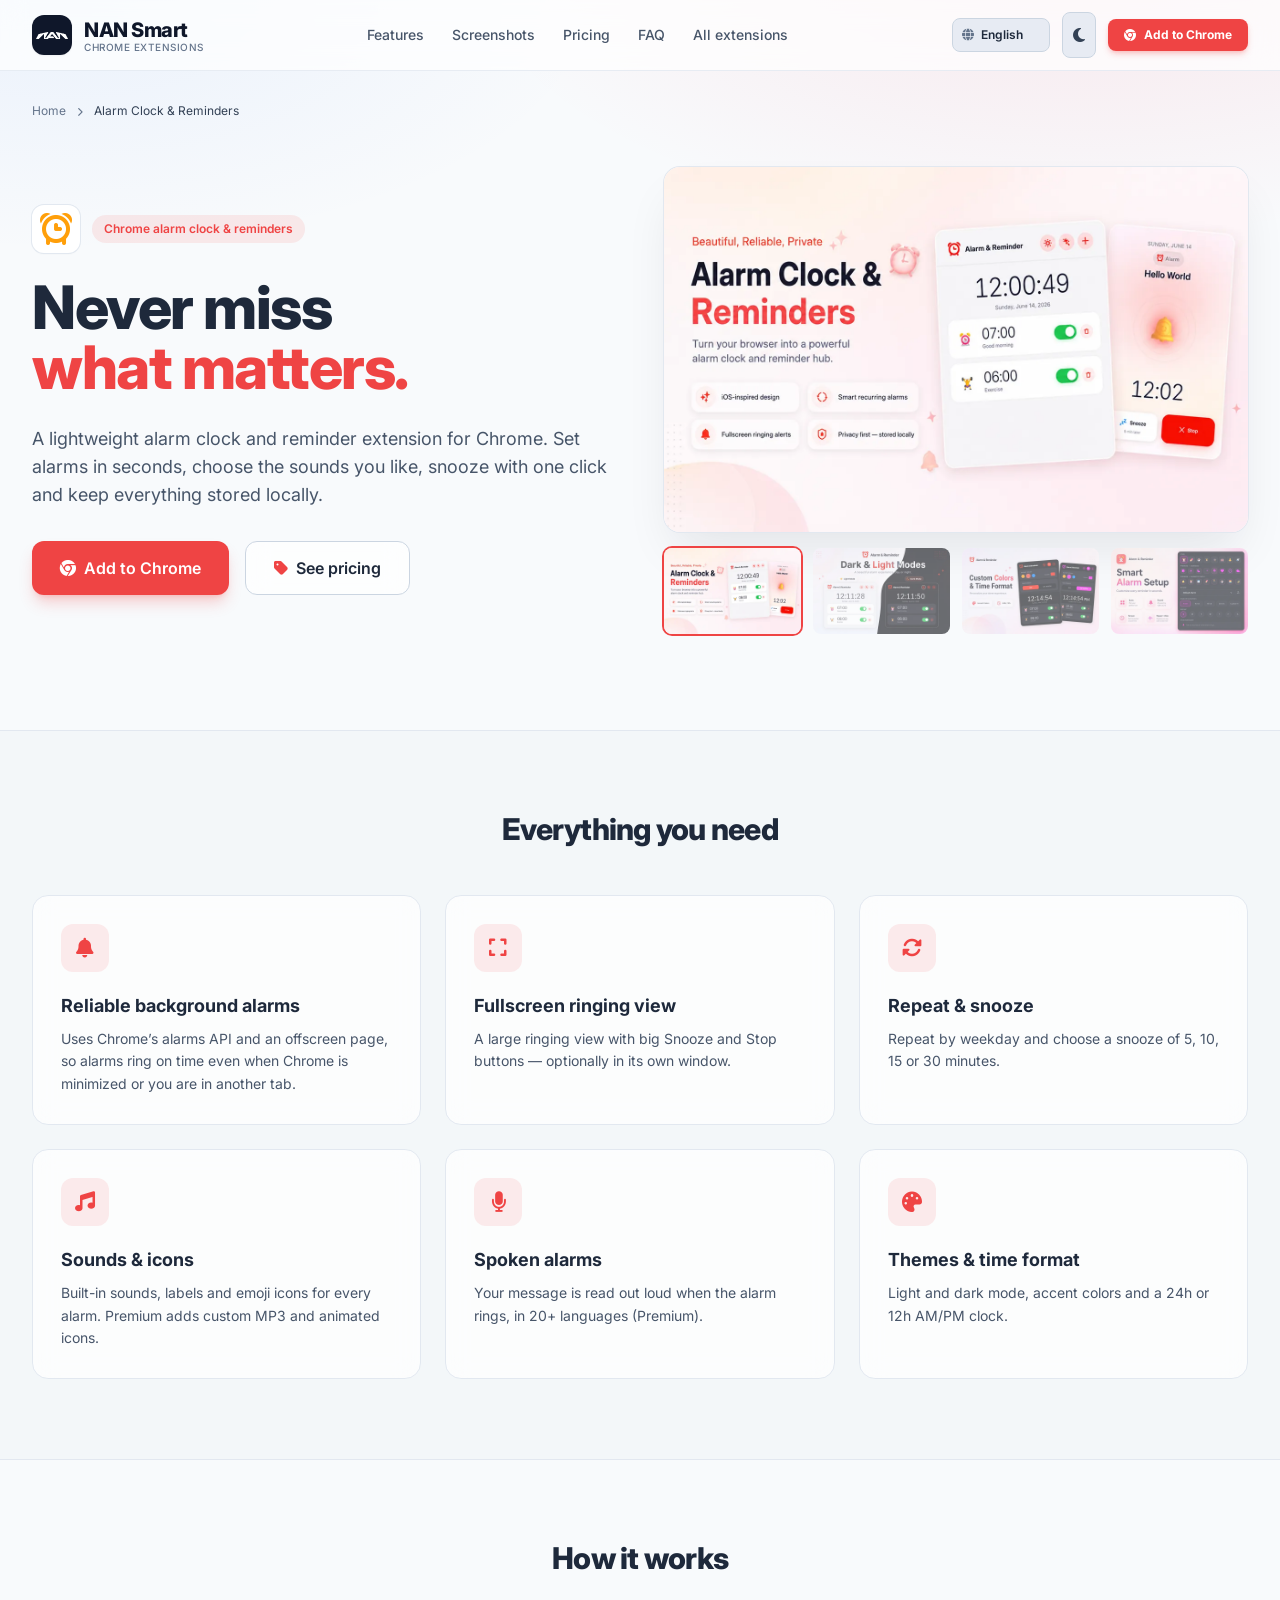
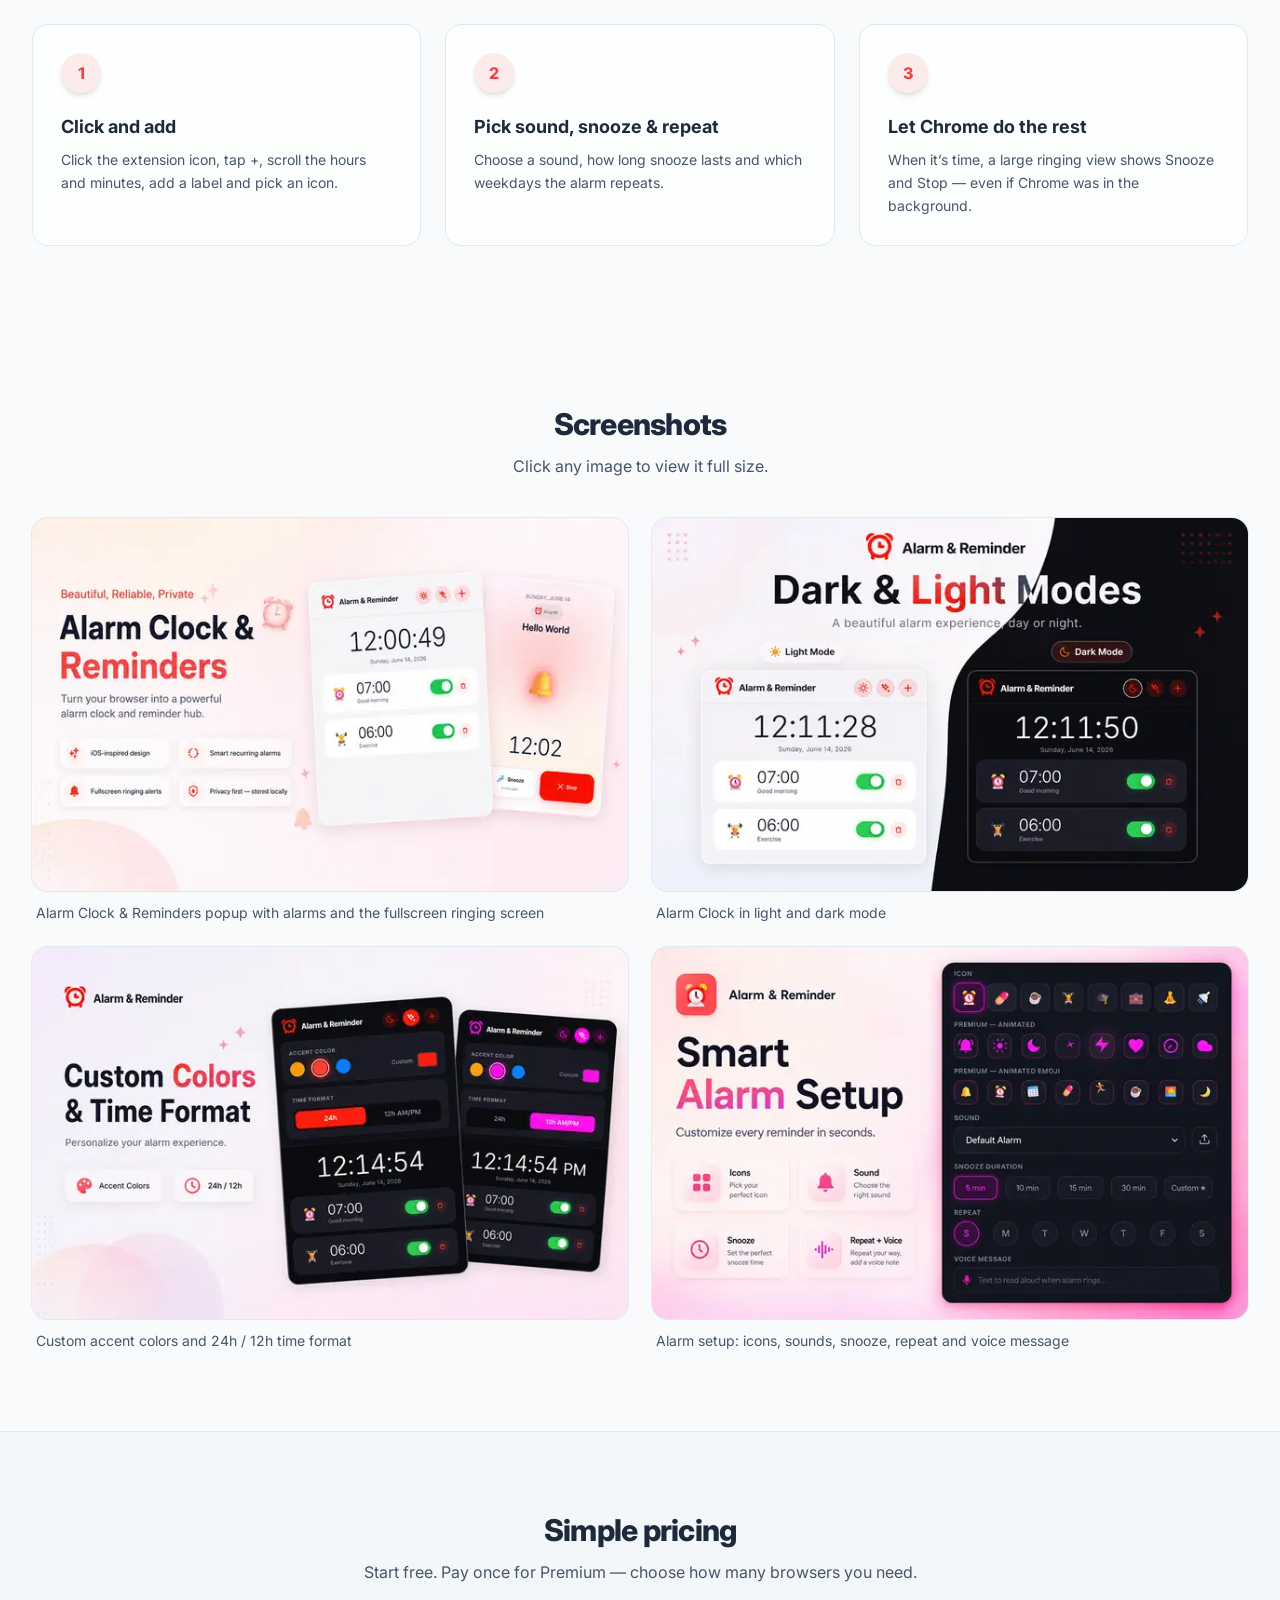
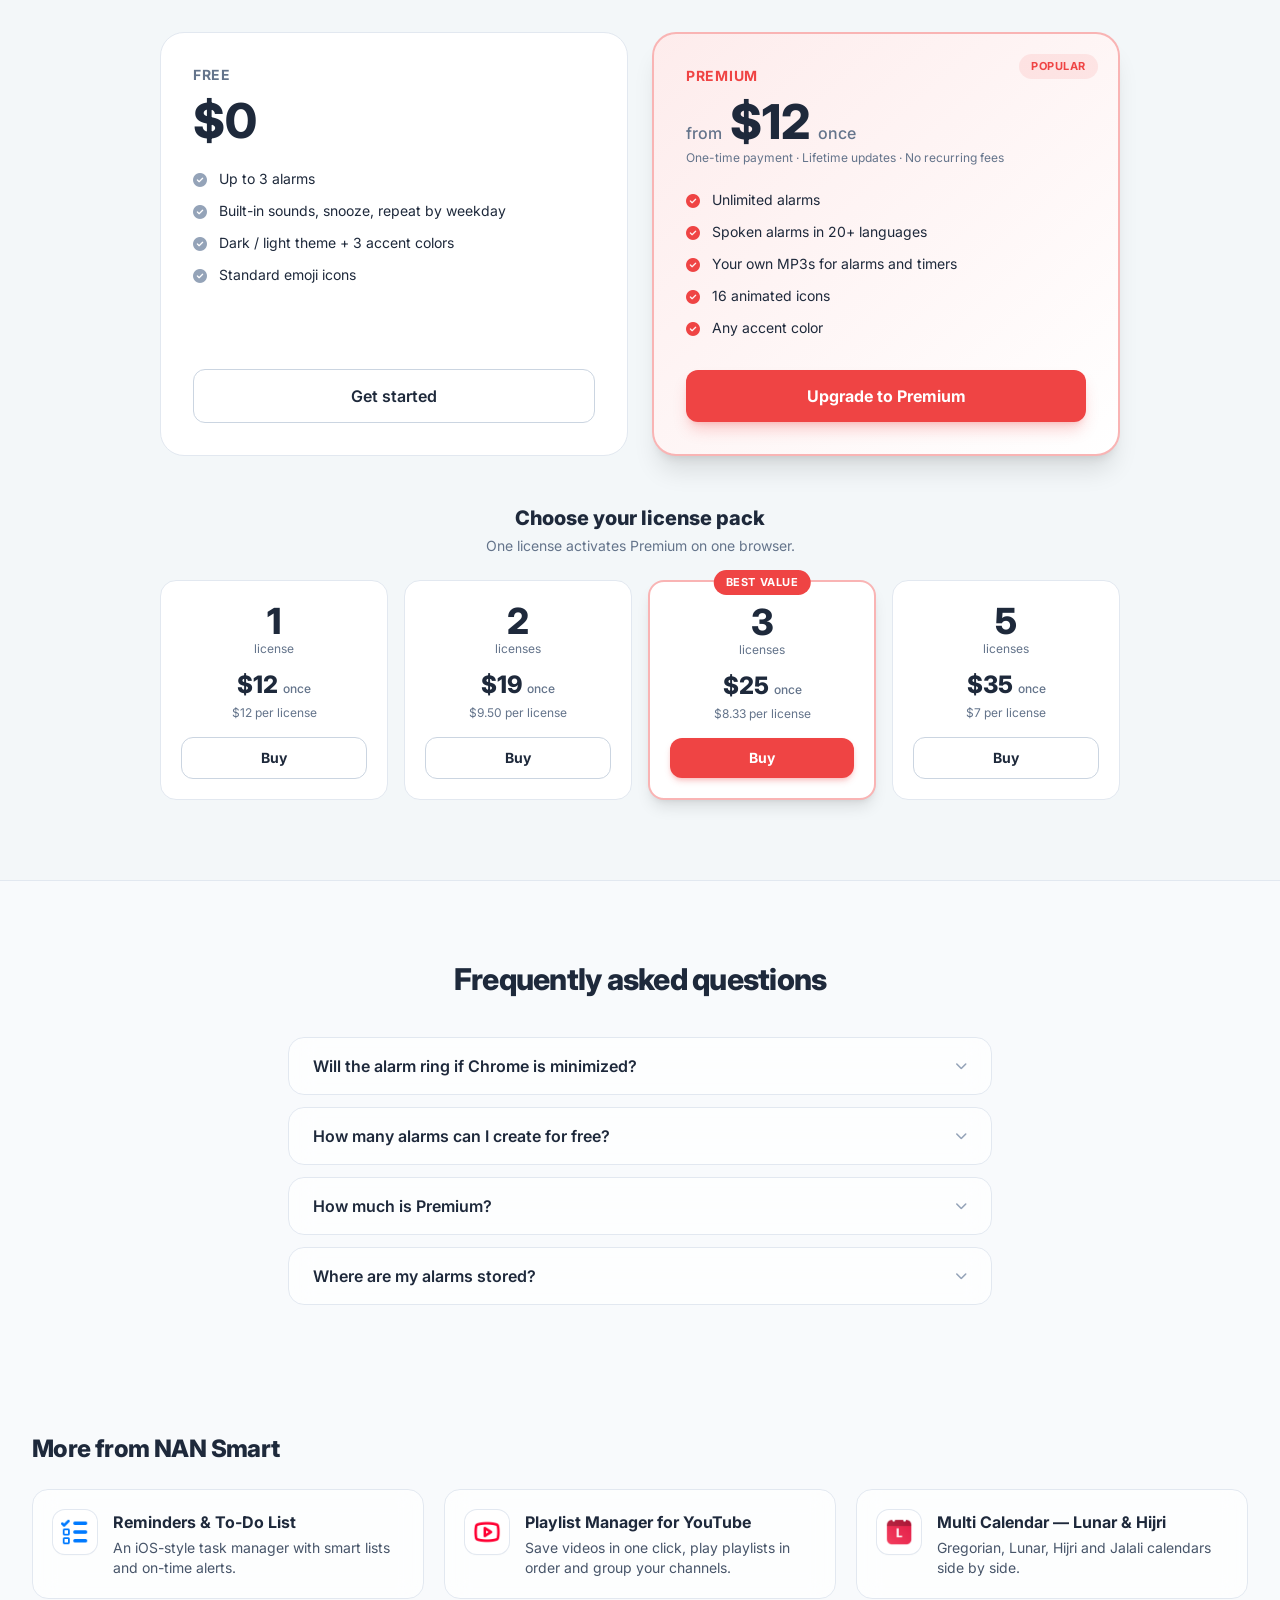
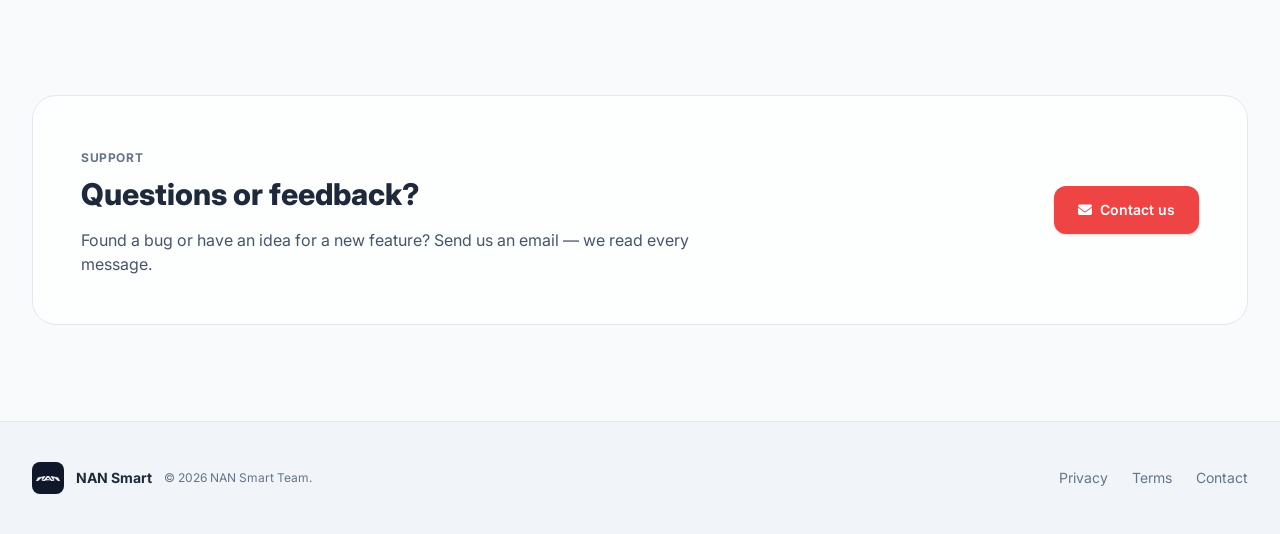
==== commit 6e641d3b: "Add language picker with the extensions' 12 languages - lang.js: shared language engine; translation" ====
--- a/alarm.html
+++ b/alarm.html
@@ -139,24 +139,23 @@
         </div>
         <div class="hidden sm:block">
           <span class="text-xl font-extrabold tracking-tight text-slate-900 dark:text-white">NAN Smart</span>
-          <span class="block text-[10px] text-slate-500 dark:text-slate-400 font-medium tracking-wider uppercase -mt-1" data-i18n="k24">Chrome Extensions</span>
+          <span class="block text-[10px] text-slate-500 dark:text-slate-400 font-medium tracking-wider uppercase -mt-1" data-i18n>Chrome Extensions</span>
         </div>
       </a>
 
       <nav class="hidden lg:flex whitespace-nowrap items-center gap-7 font-medium text-sm text-slate-600 dark:text-slate-300">
-        <a href="#features" class="hover:text-slate-900 dark:hover:text-white transition-colors" data-i18n="k25">Features</a>
-        <a href="#screenshots" class="hover:text-slate-900 dark:hover:text-white transition-colors" data-i18n="k26">Screenshots</a>
-        <a href="#pricing" class="hover:text-slate-900 dark:hover:text-white transition-colors" data-i18n="k27">Pricing</a>
-        <a href="#faq" class="hover:text-slate-900 dark:hover:text-white transition-colors" data-i18n="k28">FAQ</a>
-        <a href="./#extensions" class="hover:text-slate-900 dark:hover:text-white transition-colors" data-i18n="k29">All extensions</a>
+        <a href="#features" class="hover:text-slate-900 dark:hover:text-white transition-colors" data-i18n>Features</a>
+        <a href="#screenshots" class="hover:text-slate-900 dark:hover:text-white transition-colors" data-i18n>Screenshots</a>
+        <a href="#pricing" class="hover:text-slate-900 dark:hover:text-white transition-colors" data-i18n>Pricing</a>
+        <a href="#faq" class="hover:text-slate-900 dark:hover:text-white transition-colors" data-i18n>FAQ</a>
+        <a href="./#extensions" class="hover:text-slate-900 dark:hover:text-white transition-colors" data-i18n>All extensions</a>
       </nav>
 
       <div class="flex items-center gap-2 sm:gap-3">
-        <button onclick="toggleLanguage()" aria-label="Switch language"
-          class="p-2 rounded-lg bg-slate-200/80 dark:bg-slate-900/60 border border-slate-300 dark:border-slate-700 text-xs font-semibold flex items-center gap-1.5 hover:border-slate-400 transition-colors">
-          <i class="fa-solid fa-globe text-slate-500 dark:text-slate-400"></i>
-          <span id="langText">VI</span>
-        </button>
+        <label class="relative flex items-center">
+          <i class="fa-solid fa-globe text-xs text-slate-500 dark:text-slate-400 absolute left-2.5 pointer-events-none"></i>
+          <select class="lang-select appearance-none pl-7 pr-2 py-2 max-w-[8.5rem] rounded-lg bg-slate-200/80 dark:bg-slate-900/60 dark:[color-scheme:dark] border border-slate-300 dark:border-slate-700 text-xs font-semibold cursor-pointer hover:border-slate-400 transition-colors" aria-label="Language"></select>
+        </label>
         <button onclick="toggleTheme()" aria-label="Toggle dark mode"
           class="p-2.5 rounded-lg bg-slate-200/80 dark:bg-slate-900/60 border border-slate-300 dark:border-slate-700 text-slate-700 dark:text-slate-300 hover:text-slate-900 dark:hover:text-white transition-colors">
           <span class="dark:hidden"><i class="fa-solid fa-moon"></i></span>
@@ -167,16 +166,16 @@
           <i class="fa-solid fa-bars"></i>
         </button>
         <a href="https://chromewebstore.google.com/detail/alarm-clock-reminder-chro/apbmibchnilnanhnaphgoojbjinkkabi" target="_blank" rel="noopener noreferrer" class="hidden sm:inline-flex items-center gap-2 px-4 py-2 text-xs font-bold bg-red-500 hover:bg-red-600 text-white shadow-red-500/25 rounded-lg shadow-md transition-all hover:scale-105">
-          <i class="fa-brands fa-chrome"></i><span data-i18n="k30">Add to Chrome</span>
+          <i class="fa-brands fa-chrome"></i><span data-i18n>Add to Chrome</span>
         </a>
       </div>
     </div>
     <nav id="mobileMenu" class="hidden lg:hidden flex-col max-w-7xl mx-auto px-4 sm:px-6 pb-3 font-medium text-sm text-slate-600 dark:text-slate-300 border-t border-slate-200/80 dark:border-slate-800/60">
-        <a href="#features" class="py-2.5 hover:text-slate-900 dark:hover:text-white" data-i18n="k31">Features</a>
-        <a href="#screenshots" class="py-2.5 hover:text-slate-900 dark:hover:text-white" data-i18n="k32">Screenshots</a>
-        <a href="#pricing" class="py-2.5 hover:text-slate-900 dark:hover:text-white" data-i18n="k33">Pricing</a>
-        <a href="#faq" class="py-2.5 hover:text-slate-900 dark:hover:text-white" data-i18n="k34">FAQ</a>
-        <a href="./#extensions" class="py-2.5 hover:text-slate-900 dark:hover:text-white" data-i18n="k35">All extensions</a>
+        <a href="#features" class="py-2.5 hover:text-slate-900 dark:hover:text-white" data-i18n>Features</a>
+        <a href="#screenshots" class="py-2.5 hover:text-slate-900 dark:hover:text-white" data-i18n>Screenshots</a>
+        <a href="#pricing" class="py-2.5 hover:text-slate-900 dark:hover:text-white" data-i18n>Pricing</a>
+        <a href="#faq" class="py-2.5 hover:text-slate-900 dark:hover:text-white" data-i18n>FAQ</a>
+        <a href="./#extensions" class="py-2.5 hover:text-slate-900 dark:hover:text-white" data-i18n>All extensions</a>
       </nav>
   </header>
 
@@ -184,7 +183,7 @@
     <!-- HERO -->
     <section class="max-w-7xl mx-auto px-4 sm:px-6 lg:px-8 pt-8 pb-16 md:pb-24">
       <nav aria-label="Breadcrumb" class="text-xs text-slate-500 dark:text-slate-400 mb-8 md:mb-12">
-        <a href="./" class="hover:text-slate-900 dark:hover:text-white" data-i18n="k36">Home</a>
+        <a href="./" class="hover:text-slate-900 dark:hover:text-white" data-i18n>Home</a>
         <i class="fa-solid fa-chevron-right text-[9px] mx-2"></i>
         <span class="text-slate-700 dark:text-slate-300">Alarm Clock &amp; Reminders</span>
       </nav>
@@ -195,19 +194,19 @@
             <div class="w-12 h-12 p-2 rounded-xl bg-white dark:bg-slate-800 ring-1 ring-slate-200 dark:ring-slate-700 shadow-sm flex items-center justify-center shrink-0">
               <img src="images/icon-alarm.png" alt="" class="w-full h-full object-contain">
             </div>
-            <span class="inline-flex items-center gap-2 px-3 py-1.5 rounded-full bg-red-500/10 text-red-500 text-xs font-semibold" data-i18n="k37">Chrome alarm clock &amp; reminders</span>
+            <span class="inline-flex items-center gap-2 px-3 py-1.5 rounded-full bg-red-500/10 text-red-500 text-xs font-semibold" data-i18n>Chrome alarm clock &amp; reminders</span>
           </div>
           <h1 class="text-4xl sm:text-5xl lg:text-6xl font-extrabold tracking-tight leading-tight mb-6">
-            <span data-i18n="k38">Never miss</span>
-            <span class="block text-red-500 pb-1" data-i18n="k39">what matters.</span>
+            <span data-i18n>Never miss</span>
+            <span class="block text-red-500 pb-1" data-i18n>what matters.</span>
           </h1>
-          <p class="text-base sm:text-lg text-slate-600 dark:text-slate-400 leading-relaxed mb-8 max-w-xl" data-i18n="k40">A lightweight alarm clock and reminder extension for Chrome. Set alarms in seconds, choose the sounds you like, snooze with one click and keep everything stored locally.</p>
+          <p class="text-base sm:text-lg text-slate-600 dark:text-slate-400 leading-relaxed mb-8 max-w-xl" data-i18n>A lightweight alarm clock and reminder extension for Chrome. Set alarms in seconds, choose the sounds you like, snooze with one click and keep everything stored locally.</p>
           <div class="flex flex-col sm:flex-row gap-3 sm:gap-4">
             <a href="https://chromewebstore.google.com/detail/alarm-clock-reminder-chro/apbmibchnilnanhnaphgoojbjinkkabi" target="_blank" rel="noopener noreferrer" class="px-7 py-3.5 rounded-xl bg-red-500 hover:bg-red-600 text-white shadow-red-500/25 font-semibold shadow-lg transition-all hover:scale-105 flex items-center justify-center gap-2">
-              <i class="fa-brands fa-chrome"></i><span data-i18n="k41">Add to Chrome</span>
+              <i class="fa-brands fa-chrome"></i><span data-i18n>Add to Chrome</span>
             </a>
             <a href="#pricing" class="px-7 py-3.5 rounded-xl glass hover:bg-slate-200/80 dark:hover:bg-slate-800/80 font-semibold border border-slate-300 dark:border-slate-700 transition-all flex items-center justify-center gap-2">
-              <i class="fa-solid fa-tag text-red-500"></i><span data-i18n="k42">See pricing</span>
+              <i class="fa-solid fa-tag text-red-500"></i><span data-i18n>See pricing</span>
             </a>
           </div>
         </div>
@@ -225,37 +224,37 @@
     <!-- FEATURES -->
     <section id="features" class="py-16 md:py-20 bg-slate-100/60 dark:bg-slate-900/40 border-y border-slate-200 dark:border-slate-800/80 scroll-mt-20">
       <div class="max-w-7xl mx-auto px-4 sm:px-6 lg:px-8">
-        <h2 class="text-3xl font-extrabold tracking-tight text-center mb-12" data-i18n="k43">Everything you need</h2>
+        <h2 class="text-3xl font-extrabold tracking-tight text-center mb-12" data-i18n>Everything you need</h2>
         <div class="grid grid-cols-1 md:grid-cols-2 lg:grid-cols-3 gap-6">
           <div class="glass p-7 rounded-2xl border border-slate-200 dark:border-slate-800 card-hover">
             <div class="w-12 h-12 rounded-xl bg-red-500/10 text-red-500 flex items-center justify-center text-xl mb-5"><i class="fa-solid fa-bell"></i></div>
-            <h3 class="text-lg font-bold mb-2" data-i18n="k44">Reliable background alarms</h3>
-            <p class="text-slate-600 dark:text-slate-400 text-sm leading-relaxed" data-i18n="k45">Uses Chrome’s alarms API and an offscreen page, so alarms ring on time even when Chrome is minimized or you are in another tab.</p>
+            <h3 class="text-lg font-bold mb-2" data-i18n>Reliable background alarms</h3>
+            <p class="text-slate-600 dark:text-slate-400 text-sm leading-relaxed" data-i18n>Uses Chrome’s alarms API and an offscreen page, so alarms ring on time even when Chrome is minimized or you are in another tab.</p>
           </div>
           <div class="glass p-7 rounded-2xl border border-slate-200 dark:border-slate-800 card-hover">
             <div class="w-12 h-12 rounded-xl bg-red-500/10 text-red-500 flex items-center justify-center text-xl mb-5"><i class="fa-solid fa-expand"></i></div>
-            <h3 class="text-lg font-bold mb-2" data-i18n="k46">Fullscreen ringing view</h3>
-            <p class="text-slate-600 dark:text-slate-400 text-sm leading-relaxed" data-i18n="k47">A large ringing view with big Snooze and Stop buttons — optionally in its own window.</p>
+            <h3 class="text-lg font-bold mb-2" data-i18n>Fullscreen ringing view</h3>
+            <p class="text-slate-600 dark:text-slate-400 text-sm leading-relaxed" data-i18n>A large ringing view with big Snooze and Stop buttons — optionally in its own window.</p>
           </div>
           <div class="glass p-7 rounded-2xl border border-slate-200 dark:border-slate-800 card-hover">
             <div class="w-12 h-12 rounded-xl bg-red-500/10 text-red-500 flex items-center justify-center text-xl mb-5"><i class="fa-solid fa-rotate"></i></div>
-            <h3 class="text-lg font-bold mb-2" data-i18n="k48">Repeat &amp; snooze</h3>
-            <p class="text-slate-600 dark:text-slate-400 text-sm leading-relaxed" data-i18n="k49">Repeat by weekday and choose a snooze of 5, 10, 15 or 30 minutes.</p>
+            <h3 class="text-lg font-bold mb-2" data-i18n>Repeat &amp; snooze</h3>
+            <p class="text-slate-600 dark:text-slate-400 text-sm leading-relaxed" data-i18n>Repeat by weekday and choose a snooze of 5, 10, 15 or 30 minutes.</p>
           </div>
           <div class="glass p-7 rounded-2xl border border-slate-200 dark:border-slate-800 card-hover">
             <div class="w-12 h-12 rounded-xl bg-red-500/10 text-red-500 flex items-center justify-center text-xl mb-5"><i class="fa-solid fa-music"></i></div>
-            <h3 class="text-lg font-bold mb-2" data-i18n="k50">Sounds &amp; icons</h3>
-            <p class="text-slate-600 dark:text-slate-400 text-sm leading-relaxed" data-i18n="k51">Built-in sounds, labels and emoji icons for every alarm. Premium adds custom MP3 and animated icons.</p>
+            <h3 class="text-lg font-bold mb-2" data-i18n>Sounds &amp; icons</h3>
+            <p class="text-slate-600 dark:text-slate-400 text-sm leading-relaxed" data-i18n>Built-in sounds, labels and emoji icons for every alarm. Premium adds custom MP3 and animated icons.</p>
           </div>
           <div class="glass p-7 rounded-2xl border border-slate-200 dark:border-slate-800 card-hover">
             <div class="w-12 h-12 rounded-xl bg-red-500/10 text-red-500 flex items-center justify-center text-xl mb-5"><i class="fa-solid fa-microphone"></i></div>
-            <h3 class="text-lg font-bold mb-2" data-i18n="k52">Spoken alarms</h3>
-            <p class="text-slate-600 dark:text-slate-400 text-sm leading-relaxed" data-i18n="k53">Your message is read out loud when the alarm rings, in 20+ languages (Premium).</p>
+            <h3 class="text-lg font-bold mb-2" data-i18n>Spoken alarms</h3>
+            <p class="text-slate-600 dark:text-slate-400 text-sm leading-relaxed" data-i18n>Your message is read out loud when the alarm rings, in 20+ languages (Premium).</p>
           </div>
           <div class="glass p-7 rounded-2xl border border-slate-200 dark:border-slate-800 card-hover">
             <div class="w-12 h-12 rounded-xl bg-red-500/10 text-red-500 flex items-center justify-center text-xl mb-5"><i class="fa-solid fa-palette"></i></div>
-            <h3 class="text-lg font-bold mb-2" data-i18n="k54">Themes &amp; time format</h3>
-            <p class="text-slate-600 dark:text-slate-400 text-sm leading-relaxed" data-i18n="k55">Light and dark mode, accent colors and a 24h or 12h AM/PM clock.</p>
+            <h3 class="text-lg font-bold mb-2" data-i18n>Themes &amp; time format</h3>
+            <p class="text-slate-600 dark:text-slate-400 text-sm leading-relaxed" data-i18n>Light and dark mode, accent colors and a 24h or 12h AM/PM clock.</p>
           </div>
         </div>
       </div>
@@ -263,22 +262,22 @@
 
     <!-- HOW IT WORKS -->
     <section class="py-16 md:py-20 max-w-7xl mx-auto px-4 sm:px-6 lg:px-8">
-      <h2 class="text-3xl font-extrabold tracking-tight text-center mb-12" data-i18n="k56">How it works</h2>
+      <h2 class="text-3xl font-extrabold tracking-tight text-center mb-12" data-i18n>How it works</h2>
       <ol class="grid grid-cols-1 md:grid-cols-3 gap-6">
         <li class="relative glass p-7 rounded-2xl border border-slate-200 dark:border-slate-800">
           <span class="w-10 h-10 rounded-full bg-red-500/10 text-red-500 font-extrabold flex items-center justify-center mb-5 shadow-md">1</span>
-          <h3 class="text-lg font-bold mb-2" data-i18n="k57">Click and add</h3>
-          <p class="text-slate-600 dark:text-slate-400 text-sm leading-relaxed" data-i18n="k58">Click the extension icon, tap +, scroll the hours and minutes, add a label and pick an icon.</p>
+          <h3 class="text-lg font-bold mb-2" data-i18n>Click and add</h3>
+          <p class="text-slate-600 dark:text-slate-400 text-sm leading-relaxed" data-i18n>Click the extension icon, tap +, scroll the hours and minutes, add a label and pick an icon.</p>
         </li>
         <li class="relative glass p-7 rounded-2xl border border-slate-200 dark:border-slate-800">
           <span class="w-10 h-10 rounded-full bg-red-500/10 text-red-500 font-extrabold flex items-center justify-center mb-5 shadow-md">2</span>
-          <h3 class="text-lg font-bold mb-2" data-i18n="k59">Pick sound, snooze &amp; repeat</h3>
-          <p class="text-slate-600 dark:text-slate-400 text-sm leading-relaxed" data-i18n="k60">Choose a sound, how long snooze lasts and which weekdays the alarm repeats.</p>
+          <h3 class="text-lg font-bold mb-2" data-i18n>Pick sound, snooze &amp; repeat</h3>
+          <p class="text-slate-600 dark:text-slate-400 text-sm leading-relaxed" data-i18n>Choose a sound, how long snooze lasts and which weekdays the alarm repeats.</p>
         </li>
         <li class="relative glass p-7 rounded-2xl border border-slate-200 dark:border-slate-800">
           <span class="w-10 h-10 rounded-full bg-red-500/10 text-red-500 font-extrabold flex items-center justify-center mb-5 shadow-md">3</span>
-          <h3 class="text-lg font-bold mb-2" data-i18n="k61">Let Chrome do the rest</h3>
-          <p class="text-slate-600 dark:text-slate-400 text-sm leading-relaxed" data-i18n="k62">When it’s time, a large ringing view shows Snooze and Stop — even if Chrome was in the background.</p>
+          <h3 class="text-lg font-bold mb-2" data-i18n>Let Chrome do the rest</h3>
+          <p class="text-slate-600 dark:text-slate-400 text-sm leading-relaxed" data-i18n>When it’s time, a large ringing view shows Snooze and Stop — even if Chrome was in the background.</p>
         </li>
       </ol>
     </section>
@@ -286,33 +285,33 @@
     <!-- SCREENSHOTS -->
     <section id="screenshots" class="py-16 md:py-20 max-w-7xl mx-auto px-4 sm:px-6 lg:px-8 scroll-mt-20">
       <div class="text-center mb-10">
-        <h2 class="text-3xl font-extrabold tracking-tight" data-i18n="k63">Screenshots</h2>
-        <p class="text-slate-600 dark:text-slate-400 mt-3" data-i18n="k64">Click any image to view it full size.</p>
+        <h2 class="text-3xl font-extrabold tracking-tight" data-i18n>Screenshots</h2>
+        <p class="text-slate-600 dark:text-slate-400 mt-3" data-i18n>Click any image to view it full size.</p>
       </div>
       <div class="grid grid-cols-1 sm:grid-cols-2 lg:grid-cols-2 gap-6">
         <figure>
           <button onclick="openLightbox(0)" class="group block w-full rounded-2xl overflow-hidden ring-1 ring-slate-200 dark:ring-slate-800 shadow-sm hover:shadow-xl transition-all">
             <img src="images/thumbs/alarm-hero.webp" width="640" height="400" alt="Alarm Clock &amp; Reminders popup with alarms and the fullscreen ringing screen" loading="lazy" class="w-full aspect-[16/10] object-cover group-hover:scale-105 transition-transform duration-500">
           </button>
-          <figcaption class="text-sm text-slate-600 dark:text-slate-400 mt-3 px-1" data-i18n="k65">Alarm Clock &amp; Reminders popup with alarms and the fullscreen ringing screen</figcaption>
+          <figcaption class="text-sm text-slate-600 dark:text-slate-400 mt-3 px-1" data-i18n>Alarm Clock &amp; Reminders popup with alarms and the fullscreen ringing screen</figcaption>
         </figure>
         <figure>
           <button onclick="openLightbox(1)" class="group block w-full rounded-2xl overflow-hidden ring-1 ring-slate-200 dark:ring-slate-800 shadow-sm hover:shadow-xl transition-all">
             <img src="images/thumbs/alarm-themes.webp" width="640" height="400" alt="Alarm Clock in light and dark mode" loading="lazy" class="w-full aspect-[16/10] object-cover group-hover:scale-105 transition-transform duration-500">
           </button>
-          <figcaption class="text-sm text-slate-600 dark:text-slate-400 mt-3 px-1" data-i18n="k66">Alarm Clock in light and dark mode</figcaption>
+          <figcaption class="text-sm text-slate-600 dark:text-slate-400 mt-3 px-1" data-i18n>Alarm Clock in light and dark mode</figcaption>
         </figure>
         <figure>
           <button onclick="openLightbox(2)" class="group block w-full rounded-2xl overflow-hidden ring-1 ring-slate-200 dark:ring-slate-800 shadow-sm hover:shadow-xl transition-all">
             <img src="images/thumbs/alarm-colors.webp" width="640" height="400" alt="Custom accent colors and 24h / 12h time format" loading="lazy" class="w-full aspect-[16/10] object-cover group-hover:scale-105 transition-transform duration-500">
           </button>
-          <figcaption class="text-sm text-slate-600 dark:text-slate-400 mt-3 px-1" data-i18n="k67">Custom accent colors and 24h / 12h time format</figcaption>
+          <figcaption class="text-sm text-slate-600 dark:text-slate-400 mt-3 px-1" data-i18n>Custom accent colors and 24h / 12h time format</figcaption>
         </figure>
         <figure>
           <button onclick="openLightbox(3)" class="group block w-full rounded-2xl overflow-hidden ring-1 ring-slate-200 dark:ring-slate-800 shadow-sm hover:shadow-xl transition-all">
             <img src="images/thumbs/alarm-setup.webp" width="640" height="400" alt="Alarm setup: icons, sounds, snooze, repeat and voice message" loading="lazy" class="w-full aspect-[16/10] object-cover group-hover:scale-105 transition-transform duration-500">
           </button>
-          <figcaption class="text-sm text-slate-600 dark:text-slate-400 mt-3 px-1" data-i18n="k68">Alarm setup: icons, sounds, snooze, repeat and voice message</figcaption>
+          <figcaption class="text-sm text-slate-600 dark:text-slate-400 mt-3 px-1" data-i18n>Alarm setup: icons, sounds, snooze, repeat and voice message</figcaption>
         </figure>
       </div>
     </section>
@@ -321,74 +320,74 @@
     <section id="pricing" class="py-16 md:py-20 bg-slate-100/60 dark:bg-slate-900/40 border-y border-slate-200 dark:border-slate-800/80 scroll-mt-20">
       <div class="max-w-5xl mx-auto px-4 sm:px-6 lg:px-8">
         <div class="text-center mb-12">
-          <h2 class="text-3xl font-extrabold tracking-tight" data-i18n="k69">Simple pricing</h2>
-          <p class="text-slate-600 dark:text-slate-400 mt-3" data-i18n="k70">Start free. Pay once for Premium — choose how many browsers you need.</p>
+          <h2 class="text-3xl font-extrabold tracking-tight" data-i18n>Simple pricing</h2>
+          <p class="text-slate-600 dark:text-slate-400 mt-3" data-i18n>Start free. Pay once for Premium — choose how many browsers you need.</p>
         </div>
         <div class="grid grid-cols-1 md:grid-cols-2 gap-6">
           <div class="bg-white dark:bg-slate-900 p-8 rounded-3xl border border-slate-200 dark:border-slate-800 flex flex-col">
-            <h3 class="text-sm font-bold uppercase tracking-wider text-slate-500 dark:text-slate-400" data-i18n="k71">Free</h3>
+            <h3 class="text-sm font-bold uppercase tracking-wider text-slate-500 dark:text-slate-400" data-i18n>Free</h3>
             <div class="mt-3 mb-6"><span class="text-5xl font-extrabold">$0</span></div>
             <ul class="space-y-3 text-sm flex-1 mb-8">
-              <li class="flex items-start gap-3"><i class="fa-solid fa-circle-check text-slate-400 mt-1"></i><span data-i18n="k72">Up to 3 alarms</span></li>
-              <li class="flex items-start gap-3"><i class="fa-solid fa-circle-check text-slate-400 mt-1"></i><span data-i18n="k73">Built-in sounds, snooze, repeat by weekday</span></li>
-              <li class="flex items-start gap-3"><i class="fa-solid fa-circle-check text-slate-400 mt-1"></i><span data-i18n="k74">Dark / light theme + 3 accent colors</span></li>
-              <li class="flex items-start gap-3"><i class="fa-solid fa-circle-check text-slate-400 mt-1"></i><span data-i18n="k75">Standard emoji icons</span></li>
+              <li class="flex items-start gap-3"><i class="fa-solid fa-circle-check text-slate-400 mt-1"></i><span data-i18n>Up to 3 alarms</span></li>
+              <li class="flex items-start gap-3"><i class="fa-solid fa-circle-check text-slate-400 mt-1"></i><span data-i18n>Built-in sounds, snooze, repeat by weekday</span></li>
+              <li class="flex items-start gap-3"><i class="fa-solid fa-circle-check text-slate-400 mt-1"></i><span data-i18n>Dark / light theme + 3 accent colors</span></li>
+              <li class="flex items-start gap-3"><i class="fa-solid fa-circle-check text-slate-400 mt-1"></i><span data-i18n>Standard emoji icons</span></li>
             </ul>
-            <a href="https://chromewebstore.google.com/detail/alarm-clock-reminder-chro/apbmibchnilnanhnaphgoojbjinkkabi" target="_blank" rel="noopener noreferrer" class="w-full text-center py-3.5 rounded-xl font-semibold border border-slate-300 dark:border-slate-700 hover:bg-slate-100 dark:hover:bg-slate-800 transition-colors" data-i18n="k76">Get started</a>
+            <a href="https://chromewebstore.google.com/detail/alarm-clock-reminder-chro/apbmibchnilnanhnaphgoojbjinkkabi" target="_blank" rel="noopener noreferrer" class="w-full text-center py-3.5 rounded-xl font-semibold border border-slate-300 dark:border-slate-700 hover:bg-slate-100 dark:hover:bg-slate-800 transition-colors" data-i18n>Get started</a>
           </div>
           <div class="relative bg-white dark:bg-slate-900 p-8 rounded-3xl border-2 border-red-500/40 shadow-xl flex flex-col overflow-hidden">
             <div class="absolute inset-0 bg-gradient-to-br from-red-500/10 to-transparent pointer-events-none"></div>
-            <span class="absolute top-5 right-5 text-[11px] font-bold uppercase tracking-wider px-3 py-1 rounded-full bg-red-500/10 text-red-500" data-i18n="k77">Popular</span>
-            <h3 class="relative text-sm font-bold uppercase tracking-wider text-red-500" data-i18n="k78">Premium</h3>
-            <div class="relative mt-3 mb-1 flex items-baseline gap-2"><span class="text-slate-500 dark:text-slate-400 font-medium" data-i18n="k1">from</span><span class="text-5xl font-extrabold">$12</span><span class="text-slate-500 dark:text-slate-400 font-medium" data-i18n="k2">once</span></div>
-            <p class="relative text-xs text-slate-500 dark:text-slate-400 mb-6" data-i18n="k3">One-time payment · Lifetime updates · No recurring fees</p>
+            <span class="absolute top-5 right-5 text-[11px] font-bold uppercase tracking-wider px-3 py-1 rounded-full bg-red-500/10 text-red-500" data-i18n>Popular</span>
+            <h3 class="relative text-sm font-bold uppercase tracking-wider text-red-500" data-i18n>Premium</h3>
+            <div class="relative mt-3 mb-1 flex items-baseline gap-2"><span class="text-slate-500 dark:text-slate-400 font-medium" data-i18n>from</span><span class="text-5xl font-extrabold">$12</span><span class="text-slate-500 dark:text-slate-400 font-medium" data-i18n>once</span></div>
+            <p class="relative text-xs text-slate-500 dark:text-slate-400 mb-6" data-i18n>One-time payment · Lifetime updates · No recurring fees</p>
             <ul class="relative space-y-3 text-sm flex-1 mb-8">
-              <li class="flex items-start gap-3"><i class="fa-solid fa-circle-check text-red-500 mt-1"></i><span data-i18n="k79">Unlimited alarms</span></li>
-              <li class="flex items-start gap-3"><i class="fa-solid fa-circle-check text-red-500 mt-1"></i><span data-i18n="k80">Spoken alarms in 20+ languages</span></li>
-              <li class="flex items-start gap-3"><i class="fa-solid fa-circle-check text-red-500 mt-1"></i><span data-i18n="k81">Your own MP3s for alarms and timers</span></li>
-              <li class="flex items-start gap-3"><i class="fa-solid fa-circle-check text-red-500 mt-1"></i><span data-i18n="k82">16 animated icons</span></li>
-              <li class="flex items-start gap-3"><i class="fa-solid fa-circle-check text-red-500 mt-1"></i><span data-i18n="k83">Any accent color</span></li>
+              <li class="flex items-start gap-3"><i class="fa-solid fa-circle-check text-red-500 mt-1"></i><span data-i18n>Unlimited alarms</span></li>
+              <li class="flex items-start gap-3"><i class="fa-solid fa-circle-check text-red-500 mt-1"></i><span data-i18n>Spoken alarms in 20+ languages</span></li>
+              <li class="flex items-start gap-3"><i class="fa-solid fa-circle-check text-red-500 mt-1"></i><span data-i18n>Your own MP3s for alarms and timers</span></li>
+              <li class="flex items-start gap-3"><i class="fa-solid fa-circle-check text-red-500 mt-1"></i><span data-i18n>16 animated icons</span></li>
+              <li class="flex items-start gap-3"><i class="fa-solid fa-circle-check text-red-500 mt-1"></i><span data-i18n>Any accent color</span></li>
             </ul>
-            <a href="#plans" class="relative w-full text-center py-3.5 rounded-xl font-bold bg-red-500 hover:bg-red-600 text-white shadow-red-500/25 shadow-lg transition-all" data-i18n="k4">Upgrade to Premium</a>
+            <a href="#plans" class="relative w-full text-center py-3.5 rounded-xl font-bold bg-red-500 hover:bg-red-600 text-white shadow-red-500/25 shadow-lg transition-all" data-i18n>Upgrade to Premium</a>
           </div>
         </div>
         <div id="plans" class="mt-12 scroll-mt-24">
           <div class="text-center mb-6">
-            <h3 class="text-xl font-extrabold" data-i18n="k5">Choose your license pack</h3>
-            <p class="text-sm text-slate-500 dark:text-slate-400 mt-1" data-i18n="k6">One license activates Premium on one browser.</p>
+            <h3 class="text-xl font-extrabold" data-i18n>Choose your license pack</h3>
+            <p class="text-sm text-slate-500 dark:text-slate-400 mt-1" data-i18n>One license activates Premium on one browser.</p>
           </div>
           <div class="grid grid-cols-2 lg:grid-cols-4 gap-4">
             <div class="relative bg-white dark:bg-slate-900 rounded-2xl p-5 text-center flex flex-col border border-slate-200 dark:border-slate-800">
               
               <div class="text-4xl font-extrabold">1</div>
-              <div class="text-xs text-slate-500 dark:text-slate-400 mb-3" data-i18n="k7">license</div>
-              <div class="text-2xl font-extrabold">$12 <span class="text-xs font-medium text-slate-500 dark:text-slate-400" data-i18n="k8">once</span></div>
-              <div class="text-xs text-slate-500 dark:text-slate-400 mt-1 mb-4">$12 <span data-i18n="k9">per license</span></div>
-              <a href="https://anuis.lemonsqueezy.com/checkout/buy/832ff7fd-00d7-45c9-a46d-68d097b9fe9b" target="_blank" rel="noopener noreferrer" class="mt-auto py-2.5 rounded-xl text-sm font-bold border border-slate-300 dark:border-slate-700 hover:bg-slate-100 dark:hover:bg-slate-800 transition-all" data-i18n="k10">Buy</a>
+              <div class="text-xs text-slate-500 dark:text-slate-400 mb-3" data-i18n>license</div>
+              <div class="text-2xl font-extrabold">$12 <span class="text-xs font-medium text-slate-500 dark:text-slate-400" data-i18n>once</span></div>
+              <div class="text-xs text-slate-500 dark:text-slate-400 mt-1 mb-4">$12 <span data-i18n>per license</span></div>
+              <a href="https://anuis.lemonsqueezy.com/checkout/buy/832ff7fd-00d7-45c9-a46d-68d097b9fe9b" target="_blank" rel="noopener noreferrer" class="mt-auto py-2.5 rounded-xl text-sm font-bold border border-slate-300 dark:border-slate-700 hover:bg-slate-100 dark:hover:bg-slate-800 transition-all" data-i18n>Buy</a>
             </div>
             <div class="relative bg-white dark:bg-slate-900 rounded-2xl p-5 text-center flex flex-col border border-slate-200 dark:border-slate-800">
               
               <div class="text-4xl font-extrabold">2</div>
-              <div class="text-xs text-slate-500 dark:text-slate-400 mb-3" data-i18n="k11">licenses</div>
-              <div class="text-2xl font-extrabold">$19 <span class="text-xs font-medium text-slate-500 dark:text-slate-400" data-i18n="k12">once</span></div>
-              <div class="text-xs text-slate-500 dark:text-slate-400 mt-1 mb-4">$9.50 <span data-i18n="k13">per license</span></div>
-              <a href="https://anuis.lemonsqueezy.com/checkout/buy/2bd2ad7d-d9b0-46ba-9143-d4204c851243" target="_blank" rel="noopener noreferrer" class="mt-auto py-2.5 rounded-xl text-sm font-bold border border-slate-300 dark:border-slate-700 hover:bg-slate-100 dark:hover:bg-slate-800 transition-all" data-i18n="k14">Buy</a>
+              <div class="text-xs text-slate-500 dark:text-slate-400 mb-3" data-i18n>licenses</div>
+              <div class="text-2xl font-extrabold">$19 <span class="text-xs font-medium text-slate-500 dark:text-slate-400" data-i18n>once</span></div>
+              <div class="text-xs text-slate-500 dark:text-slate-400 mt-1 mb-4">$9.50 <span data-i18n>per license</span></div>
+              <a href="https://anuis.lemonsqueezy.com/checkout/buy/2bd2ad7d-d9b0-46ba-9143-d4204c851243" target="_blank" rel="noopener noreferrer" class="mt-auto py-2.5 rounded-xl text-sm font-bold border border-slate-300 dark:border-slate-700 hover:bg-slate-100 dark:hover:bg-slate-800 transition-all" data-i18n>Buy</a>
             </div>
             <div class="relative bg-white dark:bg-slate-900 rounded-2xl p-5 text-center flex flex-col border-2 border-red-500/40 shadow-lg">
-              <span class="absolute -top-3 left-1/2 -translate-x-1/2 whitespace-nowrap text-[11px] font-bold uppercase tracking-wider px-3 py-1 rounded-full bg-red-500 hover:bg-red-600 text-white shadow-red-500/25" data-i18n="k15">Best value</span>
+              <span class="absolute -top-3 left-1/2 -translate-x-1/2 whitespace-nowrap text-[11px] font-bold uppercase tracking-wider px-3 py-1 rounded-full bg-red-500 hover:bg-red-600 text-white shadow-red-500/25" data-i18n>Best value</span>
               <div class="text-4xl font-extrabold">3</div>
-              <div class="text-xs text-slate-500 dark:text-slate-400 mb-3" data-i18n="k16">licenses</div>
-              <div class="text-2xl font-extrabold">$25 <span class="text-xs font-medium text-slate-500 dark:text-slate-400" data-i18n="k17">once</span></div>
-              <div class="text-xs text-slate-500 dark:text-slate-400 mt-1 mb-4">$8.33 <span data-i18n="k18">per license</span></div>
-              <a href="https://anuis.lemonsqueezy.com/checkout/buy/21c926e6-c78e-4035-91d9-a99c84f0cb82" target="_blank" rel="noopener noreferrer" class="mt-auto py-2.5 rounded-xl text-sm font-bold bg-red-500 hover:bg-red-600 text-white shadow-red-500/25 shadow-md transition-all" data-i18n="k19">Buy</a>
+              <div class="text-xs text-slate-500 dark:text-slate-400 mb-3" data-i18n>licenses</div>
+              <div class="text-2xl font-extrabold">$25 <span class="text-xs font-medium text-slate-500 dark:text-slate-400" data-i18n>once</span></div>
+              <div class="text-xs text-slate-500 dark:text-slate-400 mt-1 mb-4">$8.33 <span data-i18n>per license</span></div>
+              <a href="https://anuis.lemonsqueezy.com/checkout/buy/21c926e6-c78e-4035-91d9-a99c84f0cb82" target="_blank" rel="noopener noreferrer" class="mt-auto py-2.5 rounded-xl text-sm font-bold bg-red-500 hover:bg-red-600 text-white shadow-red-500/25 shadow-md transition-all" data-i18n>Buy</a>
             </div>
             <div class="relative bg-white dark:bg-slate-900 rounded-2xl p-5 text-center flex flex-col border border-slate-200 dark:border-slate-800">
               
               <div class="text-4xl font-extrabold">5</div>
-              <div class="text-xs text-slate-500 dark:text-slate-400 mb-3" data-i18n="k20">licenses</div>
-              <div class="text-2xl font-extrabold">$35 <span class="text-xs font-medium text-slate-500 dark:text-slate-400" data-i18n="k21">once</span></div>
-              <div class="text-xs text-slate-500 dark:text-slate-400 mt-1 mb-4">$7 <span data-i18n="k22">per license</span></div>
-              <a href="https://anuis.lemonsqueezy.com/checkout/buy/73b20b8a-c0b1-4876-abb4-30f9c3ac1760" target="_blank" rel="noopener noreferrer" class="mt-auto py-2.5 rounded-xl text-sm font-bold border border-slate-300 dark:border-slate-700 hover:bg-slate-100 dark:hover:bg-slate-800 transition-all" data-i18n="k23">Buy</a>
+              <div class="text-xs text-slate-500 dark:text-slate-400 mb-3" data-i18n>licenses</div>
+              <div class="text-2xl font-extrabold">$35 <span class="text-xs font-medium text-slate-500 dark:text-slate-400" data-i18n>once</span></div>
+              <div class="text-xs text-slate-500 dark:text-slate-400 mt-1 mb-4">$7 <span data-i18n>per license</span></div>
+              <a href="https://anuis.lemonsqueezy.com/checkout/buy/73b20b8a-c0b1-4876-abb4-30f9c3ac1760" target="_blank" rel="noopener noreferrer" class="mt-auto py-2.5 rounded-xl text-sm font-bold border border-slate-300 dark:border-slate-700 hover:bg-slate-100 dark:hover:bg-slate-800 transition-all" data-i18n>Buy</a>
             </div>
           </div>
         </div>
@@ -397,42 +396,42 @@
 
     <!-- FAQ -->
     <section id="faq" class="py-16 md:py-20 max-w-3xl mx-auto px-4 sm:px-6 lg:px-8 scroll-mt-20">
-      <h2 class="text-3xl font-extrabold tracking-tight text-center mb-10" data-i18n="k84">Frequently asked questions</h2>
+      <h2 class="text-3xl font-extrabold tracking-tight text-center mb-10" data-i18n>Frequently asked questions</h2>
       <div class="space-y-3">
         <details class="group glass rounded-2xl border border-slate-200 dark:border-slate-800 px-6 py-4">
           <summary class="flex items-center justify-between gap-4 cursor-pointer font-semibold">
-            <span data-i18n="k85">Will the alarm ring if Chrome is minimized?</span>
+            <span data-i18n>Will the alarm ring if Chrome is minimized?</span>
             <i class="faq-chevron fa-solid fa-chevron-down text-xs text-slate-400 transition-transform"></i>
           </summary>
-          <p class="text-sm text-slate-600 dark:text-slate-400 leading-relaxed mt-3" data-i18n="k86">Yes. Alarms use Chrome’s alarms API and an offscreen page, so they ring while Chrome is running in the background or minimized.</p>
+          <p class="text-sm text-slate-600 dark:text-slate-400 leading-relaxed mt-3" data-i18n>Yes. Alarms use Chrome’s alarms API and an offscreen page, so they ring while Chrome is running in the background or minimized.</p>
         </details>
         <details class="group glass rounded-2xl border border-slate-200 dark:border-slate-800 px-6 py-4">
           <summary class="flex items-center justify-between gap-4 cursor-pointer font-semibold">
-            <span data-i18n="k87">How many alarms can I create for free?</span>
+            <span data-i18n>How many alarms can I create for free?</span>
             <i class="faq-chevron fa-solid fa-chevron-down text-xs text-slate-400 transition-transform"></i>
           </summary>
-          <p class="text-sm text-slate-600 dark:text-slate-400 leading-relaxed mt-3" data-i18n="k88">Up to 3 alarms. Premium removes the limit.</p>
+          <p class="text-sm text-slate-600 dark:text-slate-400 leading-relaxed mt-3" data-i18n>Up to 3 alarms. Premium removes the limit.</p>
         </details>
         <details class="group glass rounded-2xl border border-slate-200 dark:border-slate-800 px-6 py-4">
           <summary class="flex items-center justify-between gap-4 cursor-pointer font-semibold">
-            <span data-i18n="k89">How much is Premium?</span>
+            <span data-i18n>How much is Premium?</span>
             <i class="faq-chevron fa-solid fa-chevron-down text-xs text-slate-400 transition-transform"></i>
           </summary>
-          <p class="text-sm text-slate-600 dark:text-slate-400 leading-relaxed mt-3" data-i18n="k90">A one-time payment from $12 for one browser — no subscription. Packs of 2, 3 and 5 licenses cost $19, $25 and $35.</p>
+          <p class="text-sm text-slate-600 dark:text-slate-400 leading-relaxed mt-3" data-i18n>A one-time payment from $12 for one browser — no subscription. Packs of 2, 3 and 5 licenses cost $19, $25 and $35.</p>
         </details>
         <details class="group glass rounded-2xl border border-slate-200 dark:border-slate-800 px-6 py-4">
           <summary class="flex items-center justify-between gap-4 cursor-pointer font-semibold">
-            <span data-i18n="k91">Where are my alarms stored?</span>
+            <span data-i18n>Where are my alarms stored?</span>
             <i class="faq-chevron fa-solid fa-chevron-down text-xs text-slate-400 transition-transform"></i>
           </summary>
-          <p class="text-sm text-slate-600 dark:text-slate-400 leading-relaxed mt-3" data-i18n="k92">Locally in your browser. There is no account and no tracking.</p>
+          <p class="text-sm text-slate-600 dark:text-slate-400 leading-relaxed mt-3" data-i18n>Locally in your browser. There is no account and no tracking.</p>
         </details>
       </div>
     </section>
 
     <!-- MORE EXTENSIONS -->
     <section class="py-12 max-w-7xl mx-auto px-4 sm:px-6 lg:px-8">
-      <h2 class="text-2xl font-extrabold tracking-tight mb-6" data-i18n="k93">More from NAN Smart</h2>
+      <h2 class="text-2xl font-extrabold tracking-tight mb-6" data-i18n>More from NAN Smart</h2>
       <div class="grid grid-cols-1 md:grid-cols-3 gap-5">
         <a href="reminders" class="glass p-5 rounded-2xl border border-slate-200 dark:border-slate-800 card-hover flex items-start gap-4">
           <div class="w-11 h-11 p-2 rounded-xl bg-white dark:bg-slate-800 ring-1 ring-slate-200 dark:ring-slate-700 shadow-sm flex items-center justify-center shrink-0">
@@ -440,7 +439,7 @@
           </div>
           <div>
             <h3 class="font-bold">Reminders &amp; To-Do List</h3>
-            <p class="text-sm text-slate-600 dark:text-slate-400 mt-1" data-i18n="k94">An iOS-style task manager with smart lists and on-time alerts.</p>
+            <p class="text-sm text-slate-600 dark:text-slate-400 mt-1" data-i18n>An iOS-style task manager with smart lists and on-time alerts.</p>
           </div>
         </a>
         <a href="youtube" class="glass p-5 rounded-2xl border border-slate-200 dark:border-slate-800 card-hover flex items-start gap-4">
@@ -449,7 +448,7 @@
           </div>
           <div>
             <h3 class="font-bold">Playlist Manager for YouTube</h3>
-            <p class="text-sm text-slate-600 dark:text-slate-400 mt-1" data-i18n="k95">Save videos in one click, play playlists in order and group your channels.</p>
+            <p class="text-sm text-slate-600 dark:text-slate-400 mt-1" data-i18n>Save videos in one click, play playlists in order and group your channels.</p>
           </div>
         </a>
         <a href="calendar" class="glass p-5 rounded-2xl border border-slate-200 dark:border-slate-800 card-hover flex items-start gap-4">
@@ -458,7 +457,7 @@
           </div>
           <div>
             <h3 class="font-bold">Multi Calendar — Lunar &amp; Hijri</h3>
-            <p class="text-sm text-slate-600 dark:text-slate-400 mt-1" data-i18n="k96">Gregorian, Lunar, Hijri and Jalali calendars side by side.</p>
+            <p class="text-sm text-slate-600 dark:text-slate-400 mt-1" data-i18n>Gregorian, Lunar, Hijri and Jalali calendars side by side.</p>
           </div>
         </a>
       </div>
@@ -468,12 +467,12 @@
     <section class="py-12 max-w-7xl mx-auto px-4 sm:px-6 lg:px-8">
       <div class="glass rounded-3xl p-8 md:p-12 border border-slate-200 dark:border-slate-800 bg-white/70 dark:bg-slate-900/60 flex flex-col md:flex-row items-center justify-between gap-8">
         <div class="max-w-2xl">
-          <span class="text-xs font-bold uppercase tracking-wider text-slate-500 dark:text-slate-400" data-i18n="k97">Support</span>
-          <h2 class="text-2xl md:text-3xl font-extrabold mt-2 mb-4" data-i18n="k98">Questions or feedback?</h2>
-          <p class="text-slate-600 dark:text-slate-300 text-sm sm:text-base leading-relaxed" data-i18n="k99">Found a bug or have an idea for a new feature? Send us an email — we read every message.</p>
+          <span class="text-xs font-bold uppercase tracking-wider text-slate-500 dark:text-slate-400" data-i18n>Support</span>
+          <h2 class="text-2xl md:text-3xl font-extrabold mt-2 mb-4" data-i18n>Questions or feedback?</h2>
+          <p class="text-slate-600 dark:text-slate-300 text-sm sm:text-base leading-relaxed" data-i18n>Found a bug or have an idea for a new feature? Send us an email — we read every message.</p>
         </div>
         <a href="mailto:nuinguyen01bv@gmail.com" class="w-full md:w-auto px-6 py-3.5 rounded-xl bg-red-500 hover:bg-red-600 text-white shadow-red-500/25 font-semibold text-sm shadow-sm text-center transition-all">
-          <i class="fa-solid fa-envelope mr-2"></i><span data-i18n="k100">Contact us</span>
+          <i class="fa-solid fa-envelope mr-2"></i><span data-i18n>Contact us</span>
         </a>
       </div>
     </section>
@@ -488,9 +487,9 @@
         <span class="text-xs">&copy; 2026 NAN Smart Team.</span>
       </a>
       <div class="flex items-center gap-6 text-xs sm:text-sm">
-        <a href="privacy" class="hover:text-slate-900 dark:hover:text-white transition-colors" data-i18n="k101">Privacy</a>
-        <a href="terms" class="hover:text-slate-900 dark:hover:text-white transition-colors" data-i18n="k102">Terms</a>
-        <a href="mailto:nuinguyen01bv@gmail.com" class="hover:text-slate-900 dark:hover:text-white transition-colors" data-i18n="k103">Contact</a>
+        <a href="privacy" class="hover:text-slate-900 dark:hover:text-white transition-colors" data-i18n>Privacy</a>
+        <a href="terms" class="hover:text-slate-900 dark:hover:text-white transition-colors" data-i18n>Terms</a>
+        <a href="mailto:nuinguyen01bv@gmail.com" class="hover:text-slate-900 dark:hover:text-white transition-colors" data-i18n>Contact</a>
       </div>
     </div>
   </footer>
@@ -517,8 +516,9 @@
   </div>
 
   <script>
-    window.PAGE = {"title":"Alarm Clock & Reminders","ring":"ring-red-500","images":["images/alarm-hero.webp","images/alarm-themes.webp","images/alarm-colors.webp","images/alarm-setup.webp"],"vi":{"k1":"từ","k2":"một lần","k3":"Thanh toán một lần · Cập nhật trọn đời · Không phí định kỳ","k4":"Nâng cấp Premium","k5":"Chọn gói bản quyền","k6":"Mỗi bản quyền kích hoạt Premium trên một trình duyệt.","k7":"bản quyền","k8":"một lần","k9":"mỗi bản quyền","k10":"Mua","k11":"bản quyền","k12":"một lần","k13":"mỗi bản quyền","k14":"Mua","k15":"Đáng giá nhất","k16":"bản quyền","k17":"một lần","k18":"mỗi bản quyền","k19":"Mua","k20":"bản quyền","k21":"một lần","k22":"mỗi bản quyền","k23":"Mua","k24":"Tiện ích Chrome","k25":"Tính năng","k26":"Hình ảnh","k27":"Bảng giá","k28":"Hỏi đáp","k29":"Tất cả tiện ích","k30":"Thêm vào Chrome","k31":"Tính năng","k32":"Hình ảnh","k33":"Bảng giá","k34":"Hỏi đáp","k35":"Tất cả tiện ích","k36":"Trang chủ","k37":"Đồng hồ báo thức & nhắc nhở cho Chrome","k38":"Không bỏ lỡ","k39":"điều quan trọng.","k40":"Tiện ích đồng hồ báo thức và nhắc nhở nhẹ cho Chrome. Đặt báo thức trong vài giây, chọn âm thanh yêu thích, báo lại chỉ một chạm và mọi dữ liệu được lưu cục bộ.","k41":"Thêm vào Chrome","k42":"Xem bảng giá","k43":"Mọi thứ bạn cần","k44":"Báo thức chạy nền ổn định","k45":"Dùng Chrome alarms API và trang offscreen nên báo thức vẫn reo đúng giờ khi Chrome thu nhỏ hoặc bạn đang ở tab khác.","k46":"Màn hình chuông toàn màn hình","k47":"Màn hình chuông lớn với nút Báo lại và Tắt to rõ — có thể mở trong cửa sổ riêng.","k48":"Lặp lại & báo lại","k49":"Lặp lại theo thứ trong tuần và chọn báo lại sau 5, 10, 15 hoặc 30 phút.","k50":"Âm thanh & biểu tượng","k51":"Âm thanh có sẵn, nhãn và biểu tượng emoji cho từng báo thức. Premium thêm MP3 riêng và biểu tượng động.","k52":"Báo thức đọc thành tiếng","k53":"Nội dung của bạn được đọc to khi báo thức reo, hơn 20 ngôn ngữ (Premium).","k54":"Giao diện & định dạng giờ","k55":"Giao diện sáng và tối, màu nhấn và đồng hồ 24h hoặc 12h AM/PM.","k56":"Cách hoạt động","k57":"Bấm và thêm","k58":"Bấm biểu tượng tiện ích, chọn +, cuộn giờ và phút, đặt nhãn và chọn biểu tượng.","k59":"Chọn âm thanh, báo lại & lặp lại","k60":"Chọn âm thanh, thời gian báo lại và những ngày trong tuần cần lặp lại.","k61":"Để Chrome lo phần còn lại","k62":"Đến giờ, màn hình chuông lớn hiện nút Báo lại và Tắt — kể cả khi Chrome đang chạy nền.","k63":"Hình ảnh thực tế","k64":"Bấm vào ảnh để xem kích thước đầy đủ.","k65":"Popup báo thức và màn hình chuông toàn màn hình","k66":"Đồng hồ báo thức ở giao diện sáng và tối","k67":"Màu nhấn tùy chỉnh và định dạng giờ 24h / 12h","k68":"Cài đặt báo thức: biểu tượng, âm thanh, báo lại, lặp lại và tin nhắn giọng nói","k69":"Bảng giá đơn giản","k70":"Bắt đầu miễn phí. Trả một lần cho Premium — chọn số trình duyệt bạn cần.","k71":"Miễn phí","k72":"Tối đa 3 báo thức","k73":"Âm thanh có sẵn, báo lại, lặp theo thứ","k74":"Giao diện sáng / tối + 3 màu nhấn","k75":"Biểu tượng emoji tiêu chuẩn","k76":"Bắt đầu ngay","k77":"Phổ biến","k78":"Premium","k79":"Không giới hạn báo thức","k80":"Báo thức đọc thành tiếng, hơn 20 ngôn ngữ","k81":"MP3 riêng cho báo thức và hẹn giờ","k82":"16 biểu tượng động","k83":"Màu nhấn bất kỳ","k84":"Câu hỏi thường gặp","k85":"Báo thức có reo khi Chrome đang thu nhỏ không?","k86":"Có. Báo thức dùng Chrome alarms API và trang offscreen nên vẫn reo khi Chrome chạy nền hoặc đang thu nhỏ.","k87":"Bản miễn phí tạo được bao nhiêu báo thức?","k88":"Tối đa 3 báo thức. Premium bỏ giới hạn này.","k89":"Premium giá bao nhiêu?","k90":"Thanh toán một lần từ $12 cho một trình duyệt — không thuê bao. Gói 2, 3 và 5 bản quyền có giá $19, $25 và $35.","k91":"Báo thức của tôi được lưu ở đâu?","k92":"Lưu cục bộ trong trình duyệt của bạn. Không cần tài khoản và không theo dõi.","k93":"Các tiện ích khác của NAN Smart","k94":"Quản lý công việc phong cách iOS với danh sách thông minh và nhắc đúng giờ.","k95":"Lưu video một chạm, phát playlist theo thứ tự và nhóm kênh đăng ký.","k96":"Dương lịch, Âm lịch, Hijri và Jalali song song.","k97":"Hỗ trợ","k98":"Bạn có câu hỏi hoặc góp ý?","k99":"Gặp lỗi hoặc có ý tưởng tính năng mới? Hãy gửi email cho chúng tôi — mọi thư đều được đọc.","k100":"Liên hệ","k101":"Bảo mật","k102":"Điều khoản","k103":"Liên hệ"}};
+    window.PAGE = {"title":"Alarm Clock & Reminders","ring":"ring-red-500","images":["images/alarm-hero.webp","images/alarm-themes.webp","images/alarm-colors.webp","images/alarm-setup.webp"]};
   </script>
+  <script src="lang.js"></script>
   <script src="product.js"></script>
 </body>
 
--- a/home.css
+++ b/home.css
@@ -1 +1 @@
-*,:after,:before{--tw-border-spacing-x:0;--tw-border-spacing-y:0;--tw-translate-x:0;--tw-translate-y:0;--tw-rotate:0;--tw-skew-x:0;--tw-skew-y:0;--tw-scale-x:1;--tw-scale-y:1;--tw-pan-x: ;--tw-pan-y: ;--tw-pinch-zoom: ;--tw-scroll-snap-strictness:proximity;--tw-gradient-from-position: ;--tw-gradient-via-position: ;--tw-gradient-to-position: ;--tw-ordinal: ;--tw-slashed-zero: ;--tw-numeric-figure: ;--tw-numeric-spacing: ;--tw-numeric-fraction: ;--tw-ring-inset: ;--tw-ring-offset-width:0px;--tw-ring-offset-color:#fff;--tw-ring-color:rgba(59,130,246,.5);--tw-ring-offset-shadow:0 0 #0000;--tw-ring-shadow:0 0 #0000;--tw-shadow:0 0 #0000;--tw-shadow-colored:0 0 #0000;--tw-blur: ;--tw-brightness: ;--tw-contrast: ;--tw-grayscale: ;--tw-hue-rotate: ;--tw-invert: ;--tw-saturate: ;--tw-sepia: ;--tw-drop-shadow: ;--tw-backdrop-blur: ;--tw-backdrop-brightness: ;--tw-backdrop-contrast: ;--tw-backdrop-grayscale: ;--tw-backdrop-hue-rotate: ;--tw-backdrop-invert: ;--tw-backdrop-opacity: ;--tw-backdrop-saturate: ;--tw-backdrop-sepia: ;--tw-contain-size: ;--tw-contain-layout: ;--tw-contain-paint: ;--tw-contain-style: }::backdrop{--tw-border-spacing-x:0;--tw-border-spacing-y:0;--tw-translate-x:0;--tw-translate-y:0;--tw-rotate:0;--tw-skew-x:0;--tw-skew-y:0;--tw-scale-x:1;--tw-scale-y:1;--tw-pan-x: ;--tw-pan-y: ;--tw-pinch-zoom: ;--tw-scroll-snap-strictness:proximity;--tw-gradient-from-position: ;--tw-gradient-via-position: ;--tw-gradient-to-position: ;--tw-ordinal: ;--tw-slashed-zero: ;--tw-numeric-figure: ;--tw-numeric-spacing: ;--tw-numeric-fraction: ;--tw-ring-inset: ;--tw-ring-offset-width:0px;--tw-ring-offset-color:#fff;--tw-ring-color:rgba(59,130,246,.5);--tw-ring-offset-shadow:0 0 #0000;--tw-ring-shadow:0 0 #0000;--tw-shadow:0 0 #0000;--tw-shadow-colored:0 0 #0000;--tw-blur: ;--tw-brightness: ;--tw-contrast: ;--tw-grayscale: ;--tw-hue-rotate: ;--tw-invert: ;--tw-saturate: ;--tw-sepia: ;--tw-drop-shadow: ;--tw-backdrop-blur: ;--tw-backdrop-brightness: ;--tw-backdrop-contrast: ;--tw-backdrop-grayscale: ;--tw-backdrop-hue-rotate: ;--tw-backdrop-invert: ;--tw-backdrop-opacity: ;--tw-backdrop-saturate: ;--tw-backdrop-sepia: ;--tw-contain-size: ;--tw-contain-layout: ;--tw-contain-paint: ;--tw-contain-style: }/*! tailwindcss v3.4.16 | MIT License | https://tailwindcss.com*/*,:after,:before{box-sizing:border-box;border:0 solid #e5e7eb}:after,:before{--tw-content:""}:host,html{line-height:1.5;-webkit-text-size-adjust:100%;-moz-tab-size:4;-o-tab-size:4;tab-size:4;font-family:Inter,sans-serif;font-feature-settings:normal;font-variation-settings:normal;-webkit-tap-highlight-color:transparent}body{margin:0;line-height:inherit}hr{height:0;color:inherit;border-top-width:1px}abbr:where([title]){-webkit-text-decoration:underline dotted;text-decoration:underline dotted}h1,h2,h3,h4,h5,h6{font-size:inherit;font-weight:inherit}a{color:inherit;text-decoration:inherit}b,strong{font-weight:bolder}code,kbd,pre,samp{font-family:ui-monospace,SFMono-Regular,Menlo,Monaco,Consolas,Liberation Mono,Courier New,monospace;font-feature-settings:normal;font-variation-settings:normal;font-size:1em}small{font-size:80%}sub,sup{font-size:75%;line-height:0;position:relative;vertical-align:baseline}sub{bottom:-.25em}sup{top:-.5em}table{text-indent:0;border-color:inherit;border-collapse:collapse}button,input,optgroup,select,textarea{font-family:inherit;font-feature-settings:inherit;font-variation-settings:inherit;font-size:100%;font-weight:inherit;line-height:inherit;letter-spacing:inherit;color:inherit;margin:0;padding:0}button,select{text-transform:none}button,input:where([type=button]),input:where([type=reset]),input:where([type=submit]){-webkit-appearance:button;background-color:transparent;background-image:none}:-moz-focusring{outline:auto}:-moz-ui-invalid{box-shadow:none}progress{vertical-align:baseline}::-webkit-inner-spin-button,::-webkit-outer-spin-button{height:auto}[type=search]{-webkit-appearance:textfield;outline-offset:-2px}::-webkit-search-decoration{-webkit-appearance:none}::-webkit-file-upload-button{-webkit-appearance:button;font:inherit}summary{display:list-item}blockquote,dd,dl,figure,h1,h2,h3,h4,h5,h6,hr,p,pre{margin:0}fieldset{margin:0}fieldset,legend{padding:0}menu,ol,ul{list-style:none;margin:0;padding:0}dialog{padding:0}textarea{resize:vertical}input::-moz-placeholder,textarea::-moz-placeholder{opacity:1;color:#9ca3af}input::placeholder,textarea::placeholder{opacity:1;color:#9ca3af}[role=button],button{cursor:pointer}:disabled{cursor:default}audio,canvas,embed,iframe,img,object,svg,video{display:block;vertical-align:middle}img,video{max-width:100%;height:auto}[hidden]:where(:not([hidden=until-found])){display:none}.pointer-events-none{pointer-events:none}.fixed{position:fixed}.absolute{position:absolute}.relative{position:relative}.sticky{position:sticky}.inset-0{inset:0}.-top-3{top:-.75rem}.left-0{left:0}.left-1\/2{left:50%}.left-2{left:.5rem}.left-3\.5{left:.875rem}.right-0{right:0}.right-2{right:.5rem}.right-4{right:1rem}.right-5{right:1.25rem}.top-0{top:0}.top-1\/2{top:50%}.top-10{top:2.5rem}.top-4{top:1rem}.top-5{top:1.25rem}.z-10{z-index:10}.z-40{z-index:40}.z-50{z-index:50}.z-\[60\]{z-index:60}.col-span-full{grid-column:1/-1}.mx-2{margin-left:.5rem;margin-right:.5rem}.mx-auto{margin-left:auto;margin-right:auto}.my-16{margin-top:4rem;margin-bottom:4rem}.-mt-1{margin-top:-.25rem}.mb-1{margin-bottom:.25rem}.mb-10{margin-bottom:2.5rem}.mb-12{margin-bottom:3rem}.mb-14{margin-bottom:3.5rem}.mb-16{margin-bottom:4rem}.mb-2{margin-bottom:.5rem}.mb-3{margin-bottom:.75rem}.mb-4{margin-bottom:1rem}.mb-5{margin-bottom:1.25rem}.mb-6{margin-bottom:1.5rem}.mb-8{margin-bottom:2rem}.mr-2{margin-right:.5rem}.mt-1{margin-top:.25rem}.mt-12{margin-top:3rem}.mt-2{margin-top:.5rem}.mt-20{margin-top:5rem}.mt-3{margin-top:.75rem}.mt-4{margin-top:1rem}.mt-auto{margin-top:auto}.line-clamp-2{overflow:hidden;display:-webkit-box;-webkit-box-orient:vertical;-webkit-line-clamp:2}.block{display:block}.inline-block{display:inline-block}.flex{display:flex}.inline-flex{display:inline-flex}.grid{display:grid}.hidden{display:none}.aspect-\[16\/10\]{aspect-ratio:16/10}.aspect-\[16\/7\]{aspect-ratio:16/7}.h-10{height:2.5rem}.h-11{height:2.75rem}.h-12{height:3rem}.h-16{height:4rem}.h-2{height:.5rem}.h-8{height:2rem}.h-9{height:2.25rem}.h-auto{height:auto}.h-full{height:100%}.max-h-\[80vh\]{max-height:80vh}.max-h-\[90vh\]{max-height:90vh}.min-h-screen{min-height:100vh}.w-10{width:2.5rem}.w-11{width:2.75rem}.w-12{width:3rem}.w-16{width:4rem}.w-2{width:.5rem}.w-28{width:7rem}.w-8{width:2rem}.w-9{width:2.25rem}.w-\[46\%\]{width:46%}.w-\[56\%\]{width:56%}.w-full{width:100%}.min-w-0{min-width:0}.max-w-2xl{max-width:42rem}.max-w-3xl{max-width:48rem}.max-w-4xl{max-width:56rem}.max-w-5xl{max-width:64rem}.max-w-6xl{max-width:72rem}.max-w-7xl{max-width:80rem}.max-w-xl{max-width:36rem}.flex-1{flex:1 1 0%}.shrink-0{flex-shrink:0}.-translate-x-1\/2{--tw-translate-x:-50%}.-translate-x-1\/2,.-translate-y-1\/2{transform:translate(var(--tw-translate-x),var(--tw-translate-y)) rotate(var(--tw-rotate)) skewX(var(--tw-skew-x)) skewY(var(--tw-skew-y)) scaleX(var(--tw-scale-x)) scaleY(var(--tw-scale-y))}.-translate-y-1\/2{--tw-translate-y:-50%}.-rotate-6{--tw-rotate:-6deg}.-rotate-6,.rotate-6{transform:translate(var(--tw-translate-x),var(--tw-translate-y)) rotate(var(--tw-rotate)) skewX(var(--tw-skew-x)) skewY(var(--tw-skew-y)) scaleX(var(--tw-scale-x)) scaleY(var(--tw-scale-y))}.rotate-6{--tw-rotate:6deg}@keyframes pulse{50%{opacity:.5}}.animate-pulse{animation:pulse 2s cubic-bezier(.4,0,.6,1) infinite}.cursor-pointer{cursor:pointer}.scroll-mt-20{scroll-margin-top:5rem}.scroll-mt-24{scroll-margin-top:6rem}.grid-cols-1{grid-template-columns:repeat(1,minmax(0,1fr))}.grid-cols-2{grid-template-columns:repeat(2,minmax(0,1fr))}.grid-cols-4{grid-template-columns:repeat(4,minmax(0,1fr))}.grid-cols-5{grid-template-columns:repeat(5,minmax(0,1fr))}.flex-col{flex-direction:column}.flex-wrap{flex-wrap:wrap}.items-start{align-items:flex-start}.items-center{align-items:center}.items-baseline{align-items:baseline}.justify-end{justify-content:flex-end}.justify-center{justify-content:center}.justify-between{justify-content:space-between}.gap-1{gap:.25rem}.gap-1\.5{gap:.375rem}.gap-10{gap:2.5rem}.gap-12{gap:3rem}.gap-2{gap:.5rem}.gap-3{gap:.75rem}.gap-4{gap:1rem}.gap-5{gap:1.25rem}.gap-6{gap:1.5rem}.gap-7{gap:1.75rem}.gap-8{gap:2rem}.space-y-2>:not([hidden])~:not([hidden]){--tw-space-y-reverse:0;margin-top:calc(.5rem*(1 - var(--tw-space-y-reverse)));margin-bottom:calc(.5rem*var(--tw-space-y-reverse))}.space-y-24>:not([hidden])~:not([hidden]){--tw-space-y-reverse:0;margin-top:calc(6rem*(1 - var(--tw-space-y-reverse)));margin-bottom:calc(6rem*var(--tw-space-y-reverse))}.space-y-3>:not([hidden])~:not([hidden]){--tw-space-y-reverse:0;margin-top:calc(.75rem*(1 - var(--tw-space-y-reverse)));margin-bottom:calc(.75rem*var(--tw-space-y-reverse))}.overflow-hidden{overflow:hidden}.overflow-x-auto{overflow-x:auto}.overflow-y-auto{overflow-y:auto}.whitespace-nowrap{white-space:nowrap}.rounded-2xl{border-radius:1rem}.rounded-3xl{border-radius:1.5rem}.rounded-full{border-radius:9999px}.rounded-lg{border-radius:.5rem}.rounded-md{border-radius:.375rem}.rounded-xl{border-radius:.75rem}.border{border-width:1px}.border-2{border-width:2px}.border-y{border-top-width:1px}.border-b,.border-y{border-bottom-width:1px}.border-l{border-left-width:1px}.border-t{border-top-width:1px}.border-blue-500\/40{border-color:rgba(59,130,246,.4)}.border-pink-500\/40{border-color:rgba(236,72,153,.4)}.border-red-500\/40{border-color:rgba(239,68,68,.4)}.border-rose-500{--tw-border-opacity:1;border-color:rgb(244 63 94/var(--tw-border-opacity,1))}.border-rose-500\/40{border-color:rgba(244,63,94,.4)}.border-slate-200{--tw-border-opacity:1;border-color:rgb(226 232 240/var(--tw-border-opacity,1))}.border-slate-200\/80{border-color:rgba(226,232,240,.8)}.border-slate-300{--tw-border-opacity:1;border-color:rgb(203 213 225/var(--tw-border-opacity,1))}.border-transparent{border-color:transparent}.bg-blue-500\/10{background-color:rgba(59,130,246,.1)}.bg-blue-600{--tw-bg-opacity:1;background-color:rgb(37 99 235/var(--tw-bg-opacity,1))}.bg-pink-500{--tw-bg-opacity:1;background-color:rgb(236 72 153/var(--tw-bg-opacity,1))}.bg-pink-500\/10{background-color:rgba(236,72,153,.1)}.bg-red-500{--tw-bg-opacity:1;background-color:rgb(239 68 68/var(--tw-bg-opacity,1))}.bg-red-500\/10{background-color:rgba(239,68,68,.1)}.bg-rose-50{--tw-bg-opacity:1;background-color:rgb(255 241 242/var(--tw-bg-opacity,1))}.bg-rose-500{--tw-bg-opacity:1;background-color:rgb(244 63 94/var(--tw-bg-opacity,1))}.bg-rose-500\/10{background-color:rgba(244,63,94,.1)}.bg-slate-100{--tw-bg-opacity:1;background-color:rgb(241 245 249/var(--tw-bg-opacity,1))}.bg-slate-100\/60{background-color:rgba(241,245,249,.6)}.bg-slate-200{--tw-bg-opacity:1;background-color:rgb(226 232 240/var(--tw-bg-opacity,1))}.bg-slate-200\/80{background-color:rgba(226,232,240,.8)}.bg-slate-50{--tw-bg-opacity:1;background-color:rgb(248 250 252/var(--tw-bg-opacity,1))}.bg-slate-900{--tw-bg-opacity:1;background-color:rgb(15 23 42/var(--tw-bg-opacity,1))}.bg-slate-950\/70{background-color:rgba(2,6,23,.7)}.bg-slate-950\/90{background-color:rgba(2,6,23,.9)}.bg-white{--tw-bg-opacity:1;background-color:rgb(255 255 255/var(--tw-bg-opacity,1))}.bg-white\/10{background-color:hsla(0,0%,100%,.1)}.bg-white\/70{background-color:hsla(0,0%,100%,.7)}.bg-white\/80{background-color:hsla(0,0%,100%,.8)}.bg-gradient-to-br{background-image:linear-gradient(to bottom right,var(--tw-gradient-stops))}.from-blue-500{--tw-gradient-from:#3b82f6 var(--tw-gradient-from-position);--tw-gradient-to:rgba(59,130,246,0) var(--tw-gradient-to-position);--tw-gradient-stops:var(--tw-gradient-from),var(--tw-gradient-to)}.from-blue-500\/10{--tw-gradient-from:rgba(59,130,246,.1) var(--tw-gradient-from-position);--tw-gradient-to:rgba(59,130,246,0) var(--tw-gradient-to-position);--tw-gradient-stops:var(--tw-gradient-from),var(--tw-gradient-to)}.from-pink-500{--tw-gradient-from:#ec4899 var(--tw-gradient-from-position);--tw-gradient-to:rgba(236,72,153,0) var(--tw-gradient-to-position);--tw-gradient-stops:var(--tw-gradient-from),var(--tw-gradient-to)}.from-pink-500\/10{--tw-gradient-from:rgba(236,72,153,.1) var(--tw-gradient-from-position);--tw-gradient-to:rgba(236,72,153,0) var(--tw-gradient-to-position);--tw-gradient-stops:var(--tw-gradient-from),var(--tw-gradient-to)}.from-red-500{--tw-gradient-from:#ef4444 var(--tw-gradient-from-position);--tw-gradient-to:rgba(239,68,68,0) var(--tw-gradient-to-position);--tw-gradient-stops:var(--tw-gradient-from),var(--tw-gradient-to)}.from-red-500\/10{--tw-gradient-from:rgba(239,68,68,.1) var(--tw-gradient-from-position);--tw-gradient-to:rgba(239,68,68,0) var(--tw-gradient-to-position);--tw-gradient-stops:var(--tw-gradient-from),var(--tw-gradient-to)}.from-rose-500{--tw-gradient-from:#f43f5e var(--tw-gradient-from-position);--tw-gradient-to:rgba(244,63,94,0) var(--tw-gradient-to-position);--tw-gradient-stops:var(--tw-gradient-from),var(--tw-gradient-to)}.from-rose-500\/10{--tw-gradient-from:rgba(244,63,94,.1) var(--tw-gradient-from-position);--tw-gradient-to:rgba(244,63,94,0) var(--tw-gradient-to-position);--tw-gradient-stops:var(--tw-gradient-from),var(--tw-gradient-to)}.to-indigo-600{--tw-gradient-to:#4f46e5 var(--tw-gradient-to-position)}.to-orange-500{--tw-gradient-to:#f97316 var(--tw-gradient-to-position)}.to-red-600{--tw-gradient-to:#dc2626 var(--tw-gradient-to-position)}.to-rose-600{--tw-gradient-to:#e11d48 var(--tw-gradient-to-position)}.to-transparent{--tw-gradient-to:transparent var(--tw-gradient-to-position)}.object-contain{-o-object-fit:contain;object-fit:contain}.object-cover{-o-object-fit:cover;object-fit:cover}.p-1{padding:.25rem}.p-1\.5{padding:.375rem}.p-2{padding:.5rem}.p-2\.5{padding:.625rem}.p-3{padding:.75rem}.p-4{padding:1rem}.p-5{padding:1.25rem}.p-6{padding:1.5rem}.p-7{padding:1.75rem}.p-8{padding:2rem}.px-1{padding-left:.25rem;padding-right:.25rem}.px-2\.5{padding-left:.625rem;padding-right:.625rem}.px-3{padding-left:.75rem;padding-right:.75rem}.px-3\.5{padding-left:.875rem;padding-right:.875rem}.px-4{padding-left:1rem;padding-right:1rem}.px-6{padding-left:1.5rem;padding-right:1.5rem}.px-7{padding-left:1.75rem;padding-right:1.75rem}.px-8{padding-left:2rem;padding-right:2rem}.py-0\.5{padding-top:.125rem;padding-bottom:.125rem}.py-1{padding-top:.25rem;padding-bottom:.25rem}.py-1\.5{padding-top:.375rem;padding-bottom:.375rem}.py-10{padding-top:2.5rem;padding-bottom:2.5rem}.py-12{padding-top:3rem;padding-bottom:3rem}.py-16{padding-top:4rem;padding-bottom:4rem}.py-2{padding-top:.5rem;padding-bottom:.5rem}.py-2\.5{padding-top:.625rem;padding-bottom:.625rem}.py-20{padding-top:5rem;padding-bottom:5rem}.py-3{padding-top:.75rem;padding-bottom:.75rem}.py-3\.5{padding-top:.875rem;padding-bottom:.875rem}.py-4{padding-top:1rem;padding-bottom:1rem}.pb-1{padding-bottom:.25rem}.pb-16{padding-bottom:4rem}.pb-3{padding-bottom:.75rem}.pl-10{padding-left:2.5rem}.pr-10{padding-right:2.5rem}.pr-4{padding-right:1rem}.pt-16{padding-top:4rem}.pt-6{padding-top:1.5rem}.pt-8{padding-top:2rem}.text-center{text-align:center}.text-2xl{font-size:1.5rem;line-height:2rem}.text-3xl{font-size:1.875rem;line-height:2.25rem}.text-4xl{font-size:2.25rem;line-height:2.5rem}.text-5xl{font-size:3rem;line-height:1}.text-\[10px\]{font-size:10px}.text-\[11px\]{font-size:11px}.text-\[9px\]{font-size:9px}.text-base{font-size:1rem;line-height:1.5rem}.text-lg{font-size:1.125rem;line-height:1.75rem}.text-sm{font-size:.875rem;line-height:1.25rem}.text-xl{font-size:1.25rem;line-height:1.75rem}.text-xs{font-size:.75rem;line-height:1rem}.font-bold{font-weight:700}.font-extrabold{font-weight:800}.font-medium{font-weight:500}.font-semibold{font-weight:600}.uppercase{text-transform:uppercase}.leading-relaxed{line-height:1.625}.leading-snug{line-height:1.375}.leading-tight{line-height:1.25}.tracking-tight{letter-spacing:-.025em}.tracking-wider{letter-spacing:.05em}.text-amber-400{--tw-text-opacity:1;color:rgb(251 191 36/var(--tw-text-opacity,1))}.text-blue-500{--tw-text-opacity:1;color:rgb(59 130 246/var(--tw-text-opacity,1))}.text-blue-600{--tw-text-opacity:1;color:rgb(37 99 235/var(--tw-text-opacity,1))}.text-pink-500{--tw-text-opacity:1;color:rgb(236 72 153/var(--tw-text-opacity,1))}.text-red-500{--tw-text-opacity:1;color:rgb(239 68 68/var(--tw-text-opacity,1))}.text-rose-500{--tw-text-opacity:1;color:rgb(244 63 94/var(--tw-text-opacity,1))}.text-slate-300{--tw-text-opacity:1;color:rgb(203 213 225/var(--tw-text-opacity,1))}.text-slate-400{--tw-text-opacity:1;color:rgb(148 163 184/var(--tw-text-opacity,1))}.text-slate-500{--tw-text-opacity:1;color:rgb(100 116 139/var(--tw-text-opacity,1))}.text-slate-600{--tw-text-opacity:1;color:rgb(71 85 105/var(--tw-text-opacity,1))}.text-slate-700{--tw-text-opacity:1;color:rgb(51 65 85/var(--tw-text-opacity,1))}.text-slate-800{--tw-text-opacity:1;color:rgb(30 41 59/var(--tw-text-opacity,1))}.text-slate-900{--tw-text-opacity:1;color:rgb(15 23 42/var(--tw-text-opacity,1))}.text-white{--tw-text-opacity:1;color:rgb(255 255 255/var(--tw-text-opacity,1))}.opacity-100{opacity:1}.opacity-60{opacity:.6}.shadow-2xl{--tw-shadow:0 25px 50px -12px rgba(0,0,0,.25);--tw-shadow-colored:0 25px 50px -12px var(--tw-shadow-color)}.shadow-2xl,.shadow-lg{box-shadow:var(--tw-ring-offset-shadow,0 0 #0000),var(--tw-ring-shadow,0 0 #0000),var(--tw-shadow)}.shadow-lg{--tw-shadow:0 10px 15px -3px rgba(0,0,0,.1),0 4px 6px -4px rgba(0,0,0,.1);--tw-shadow-colored:0 10px 15px -3px var(--tw-shadow-color),0 4px 6px -4px var(--tw-shadow-color)}.shadow-md{--tw-shadow:0 4px 6px -1px rgba(0,0,0,.1),0 2px 4px -2px rgba(0,0,0,.1);--tw-shadow-colored:0 4px 6px -1px var(--tw-shadow-color),0 2px 4px -2px var(--tw-shadow-color)}.shadow-md,.shadow-sm{box-shadow:var(--tw-ring-offset-shadow,0 0 #0000),var(--tw-ring-shadow,0 0 #0000),var(--tw-shadow)}.shadow-sm{--tw-shadow:0 1px 2px 0 rgba(0,0,0,.05);--tw-shadow-colored:0 1px 2px 0 var(--tw-shadow-color)}.shadow-xl{--tw-shadow:0 20px 25px -5px rgba(0,0,0,.1),0 8px 10px -6px rgba(0,0,0,.1);--tw-shadow-colored:0 20px 25px -5px var(--tw-shadow-color),0 8px 10px -6px var(--tw-shadow-color);box-shadow:var(--tw-ring-offset-shadow,0 0 #0000),var(--tw-ring-shadow,0 0 #0000),var(--tw-shadow)}.shadow-blue-600\/25{--tw-shadow-color:rgba(37,99,235,.25);--tw-shadow:var(--tw-shadow-colored)}.shadow-pink-500\/25{--tw-shadow-color:rgba(236,72,153,.25);--tw-shadow:var(--tw-shadow-colored)}.shadow-red-500\/25{--tw-shadow-color:rgba(239,68,68,.25);--tw-shadow:var(--tw-shadow-colored)}.shadow-rose-500\/15{--tw-shadow-color:rgba(244,63,94,.15);--tw-shadow:var(--tw-shadow-colored)}.shadow-rose-500\/25{--tw-shadow-color:rgba(244,63,94,.25);--tw-shadow:var(--tw-shadow-colored)}.shadow-slate-900\/10{--tw-shadow-color:rgba(15,23,42,.1);--tw-shadow:var(--tw-shadow-colored)}.shadow-slate-900\/20{--tw-shadow-color:rgba(15,23,42,.2);--tw-shadow:var(--tw-shadow-colored)}.ring{--tw-ring-offset-shadow:var(--tw-ring-inset) 0 0 0 var(--tw-ring-offset-width) var(--tw-ring-offset-color);--tw-ring-shadow:var(--tw-ring-inset) 0 0 0 calc(3px + var(--tw-ring-offset-width)) var(--tw-ring-color)}.ring,.ring-1{box-shadow:var(--tw-ring-offset-shadow),var(--tw-ring-shadow),var(--tw-shadow,0 0 #0000)}.ring-1{--tw-ring-offset-shadow:var(--tw-ring-inset) 0 0 0 var(--tw-ring-offset-width) var(--tw-ring-offset-color);--tw-ring-shadow:var(--tw-ring-inset) 0 0 0 calc(1px + var(--tw-ring-offset-width)) var(--tw-ring-color)}.ring-2{--tw-ring-offset-shadow:var(--tw-ring-inset) 0 0 0 var(--tw-ring-offset-width) var(--tw-ring-offset-color);--tw-ring-shadow:var(--tw-ring-inset) 0 0 0 calc(2px + var(--tw-ring-offset-width)) var(--tw-ring-color);box-shadow:var(--tw-ring-offset-shadow),var(--tw-ring-shadow),var(--tw-shadow,0 0 #0000)}.ring-blue-600{--tw-ring-opacity:1;--tw-ring-color:rgb(37 99 235/var(--tw-ring-opacity,1))}.ring-pink-500{--tw-ring-opacity:1;--tw-ring-color:rgb(236 72 153/var(--tw-ring-opacity,1))}.ring-red-500{--tw-ring-opacity:1;--tw-ring-color:rgb(239 68 68/var(--tw-ring-opacity,1))}.ring-rose-500{--tw-ring-opacity:1;--tw-ring-color:rgb(244 63 94/var(--tw-ring-opacity,1))}.ring-slate-200{--tw-ring-opacity:1;--tw-ring-color:rgb(226 232 240/var(--tw-ring-opacity,1))}.ring-transparent{--tw-ring-color:transparent}.invert{--tw-invert:invert(100%)}.filter,.invert{filter:var(--tw-blur) var(--tw-brightness) var(--tw-contrast) var(--tw-grayscale) var(--tw-hue-rotate) var(--tw-invert) var(--tw-saturate) var(--tw-sepia) var(--tw-drop-shadow)}.backdrop-blur-md{--tw-backdrop-blur:blur(12px)}.backdrop-blur-md,.backdrop-blur-sm{-webkit-backdrop-filter:var(--tw-backdrop-blur) var(--tw-backdrop-brightness) var(--tw-backdrop-contrast) var(--tw-backdrop-grayscale) var(--tw-backdrop-hue-rotate) var(--tw-backdrop-invert) var(--tw-backdrop-opacity) var(--tw-backdrop-saturate) var(--tw-backdrop-sepia);backdrop-filter:var(--tw-backdrop-blur) var(--tw-backdrop-brightness) var(--tw-backdrop-contrast) var(--tw-backdrop-grayscale) var(--tw-backdrop-hue-rotate) var(--tw-backdrop-invert) var(--tw-backdrop-opacity) var(--tw-backdrop-saturate) var(--tw-backdrop-sepia)}.backdrop-blur-sm{--tw-backdrop-blur:blur(4px)}.transition-all{transition-property:all;transition-timing-function:cubic-bezier(.4,0,.2,1);transition-duration:.15s}.transition-colors{transition-property:color,background-color,border-color,text-decoration-color,fill,stroke;transition-timing-function:cubic-bezier(.4,0,.2,1);transition-duration:.15s}.transition-transform{transition-property:transform;transition-timing-function:cubic-bezier(.4,0,.2,1);transition-duration:.15s}.duration-300{transition-duration:.3s}.duration-500{transition-duration:.5s}html{scroll-behavior:smooth}body{font-family:Inter,sans-serif}.glass{background:hsla(0,0%,100%,.7);backdrop-filter:blur(12px);-webkit-backdrop-filter:blur(12px)}.dark .glass{background:hsla(0,0%,100%,.04)}.bg-mesh{background-image:radial-gradient(ellipse 70% 45% at 85% -5%,rgba(244,63,94,.1) 0,transparent 70%),radial-gradient(ellipse 60% 40% at 5% 0,rgba(59,130,246,.07) 0,transparent 70%);background-attachment:fixed}.dark .bg-mesh{background-image:radial-gradient(ellipse 70% 45% at 85% -5%,rgba(244,63,94,.12) 0,transparent 70%),radial-gradient(ellipse 60% 40% at 5% 0,rgba(59,130,246,.08) 0,transparent 70%)}.card-hover{transition:all .3s cubic-bezier(.4,0,.2,1)}.card-hover:hover{transform:translateY(-5px);box-shadow:0 20px 30px -12px rgba(244,63,94,.18)}.scrollbar-none::-webkit-scrollbar{display:none}.scrollbar-none{scrollbar-width:none}.fan img{transition:transform .4s cubic-bezier(.4,0,.2,1)}.fan:hover .fan-left{transform:translateX(-24px) rotate(-8deg)}.fan:hover .fan-right{transform:translateX(24px) rotate(8deg)}details>summary{list-style:none}details>summary::-webkit-details-marker{display:none}details[open] .faq-chevron{transform:rotate(180deg)}.selection\:bg-rose-500 ::-moz-selection{--tw-bg-opacity:1;background-color:rgb(244 63 94/var(--tw-bg-opacity,1))}.selection\:bg-rose-500 ::selection{--tw-bg-opacity:1;background-color:rgb(244 63 94/var(--tw-bg-opacity,1))}.selection\:text-white ::-moz-selection{--tw-text-opacity:1;color:rgb(255 255 255/var(--tw-text-opacity,1))}.selection\:text-white ::selection{--tw-text-opacity:1;color:rgb(255 255 255/var(--tw-text-opacity,1))}.selection\:bg-rose-500::-moz-selection{--tw-bg-opacity:1;background-color:rgb(244 63 94/var(--tw-bg-opacity,1))}.selection\:bg-rose-500::selection{--tw-bg-opacity:1;background-color:rgb(244 63 94/var(--tw-bg-opacity,1))}.selection\:text-white::-moz-selection{--tw-text-opacity:1;color:rgb(255 255 255/var(--tw-text-opacity,1))}.selection\:text-white::selection{--tw-text-opacity:1;color:rgb(255 255 255/var(--tw-text-opacity,1))}.hover\:scale-105:hover{--tw-scale-x:1.05;--tw-scale-y:1.05;transform:translate(var(--tw-translate-x),var(--tw-translate-y)) rotate(var(--tw-rotate)) skewX(var(--tw-skew-x)) skewY(var(--tw-skew-y)) scaleX(var(--tw-scale-x)) scaleY(var(--tw-scale-y))}.hover\:border-slate-400:hover{--tw-border-opacity:1;border-color:rgb(148 163 184/var(--tw-border-opacity,1))}.hover\:bg-blue-700:hover{--tw-bg-opacity:1;background-color:rgb(29 78 216/var(--tw-bg-opacity,1))}.hover\:bg-pink-600:hover{--tw-bg-opacity:1;background-color:rgb(219 39 119/var(--tw-bg-opacity,1))}.hover\:bg-red-600:hover{--tw-bg-opacity:1;background-color:rgb(220 38 38/var(--tw-bg-opacity,1))}.hover\:bg-rose-600:hover{--tw-bg-opacity:1;background-color:rgb(225 29 72/var(--tw-bg-opacity,1))}.hover\:bg-slate-100:hover{--tw-bg-opacity:1;background-color:rgb(241 245 249/var(--tw-bg-opacity,1))}.hover\:bg-slate-200:hover{--tw-bg-opacity:1;background-color:rgb(226 232 240/var(--tw-bg-opacity,1))}.hover\:bg-slate-200\/80:hover{background-color:rgba(226,232,240,.8)}.hover\:bg-slate-50:hover{--tw-bg-opacity:1;background-color:rgb(248 250 252/var(--tw-bg-opacity,1))}.hover\:bg-white\/20:hover{background-color:hsla(0,0%,100%,.2)}.hover\:text-slate-900:hover{--tw-text-opacity:1;color:rgb(15 23 42/var(--tw-text-opacity,1))}.hover\:opacity-100:hover{opacity:1}.hover\:shadow-xl:hover{--tw-shadow:0 20px 25px -5px rgba(0,0,0,.1),0 8px 10px -6px rgba(0,0,0,.1);--tw-shadow-colored:0 20px 25px -5px var(--tw-shadow-color),0 8px 10px -6px var(--tw-shadow-color);box-shadow:var(--tw-ring-offset-shadow,0 0 #0000),var(--tw-ring-shadow,0 0 #0000),var(--tw-shadow)}.hover\:ring-2:hover{--tw-ring-offset-shadow:var(--tw-ring-inset) 0 0 0 var(--tw-ring-offset-width) var(--tw-ring-offset-color);--tw-ring-shadow:var(--tw-ring-inset) 0 0 0 calc(2px + var(--tw-ring-offset-width)) var(--tw-ring-color);box-shadow:var(--tw-ring-offset-shadow),var(--tw-ring-shadow),var(--tw-shadow,0 0 #0000)}.hover\:ring-rose-400:hover{--tw-ring-opacity:1;--tw-ring-color:rgb(251 113 133/var(--tw-ring-opacity,1))}.hover\:ring-slate-400:hover{--tw-ring-opacity:1;--tw-ring-color:rgb(148 163 184/var(--tw-ring-opacity,1))}.focus\:border-slate-400:focus{--tw-border-opacity:1;border-color:rgb(148 163 184/var(--tw-border-opacity,1))}.focus\:outline-none:focus{outline:2px solid transparent;outline-offset:2px}.group:hover .group-hover\:scale-105{--tw-scale-x:1.05;--tw-scale-y:1.05;transform:translate(var(--tw-translate-x),var(--tw-translate-y)) rotate(var(--tw-rotate)) skewX(var(--tw-skew-x)) skewY(var(--tw-skew-y)) scaleX(var(--tw-scale-x)) scaleY(var(--tw-scale-y))}.dark\:inline:is(.dark *){display:inline}.dark\:hidden:is(.dark *){display:none}.dark\:border-slate-700:is(.dark *){--tw-border-opacity:1;border-color:rgb(51 65 85/var(--tw-border-opacity,1))}.dark\:border-slate-800:is(.dark *){--tw-border-opacity:1;border-color:rgb(30 41 59/var(--tw-border-opacity,1))}.dark\:border-slate-800\/60:is(.dark *){border-color:rgba(30,41,59,.6)}.dark\:border-slate-800\/80:is(.dark *){border-color:rgba(30,41,59,.8)}.dark\:bg-rose-500\/10:is(.dark *){background-color:rgba(244,63,94,.1)}.dark\:bg-slate-800:is(.dark *){--tw-bg-opacity:1;background-color:rgb(30 41 59/var(--tw-bg-opacity,1))}.dark\:bg-slate-900:is(.dark *){--tw-bg-opacity:1;background-color:rgb(15 23 42/var(--tw-bg-opacity,1))}.dark\:bg-slate-900\/40:is(.dark *){background-color:rgba(15,23,42,.4)}.dark\:bg-slate-900\/60:is(.dark *){background-color:rgba(15,23,42,.6)}.dark\:bg-slate-900\/80:is(.dark *){background-color:rgba(15,23,42,.8)}.dark\:bg-slate-950:is(.dark *){--tw-bg-opacity:1;background-color:rgb(2 6 23/var(--tw-bg-opacity,1))}.dark\:bg-slate-950\/80:is(.dark *){background-color:rgba(2,6,23,.8)}.dark\:bg-white:is(.dark *){--tw-bg-opacity:1;background-color:rgb(255 255 255/var(--tw-bg-opacity,1))}.dark\:text-blue-400:is(.dark *){--tw-text-opacity:1;color:rgb(96 165 250/var(--tw-text-opacity,1))}.dark\:text-slate-100:is(.dark *){--tw-text-opacity:1;color:rgb(241 245 249/var(--tw-text-opacity,1))}.dark\:text-slate-200:is(.dark *){--tw-text-opacity:1;color:rgb(226 232 240/var(--tw-text-opacity,1))}.dark\:text-slate-300:is(.dark *){--tw-text-opacity:1;color:rgb(203 213 225/var(--tw-text-opacity,1))}.dark\:text-slate-400:is(.dark *){--tw-text-opacity:1;color:rgb(148 163 184/var(--tw-text-opacity,1))}.dark\:text-white:is(.dark *){--tw-text-opacity:1;color:rgb(255 255 255/var(--tw-text-opacity,1))}.dark\:ring-slate-700:is(.dark *){--tw-ring-opacity:1;--tw-ring-color:rgb(51 65 85/var(--tw-ring-opacity,1))}.dark\:ring-slate-800:is(.dark *){--tw-ring-opacity:1;--tw-ring-color:rgb(30 41 59/var(--tw-ring-opacity,1))}.dark\:invert-0:is(.dark *){--tw-invert:invert(0);filter:var(--tw-blur) var(--tw-brightness) var(--tw-contrast) var(--tw-grayscale) var(--tw-hue-rotate) var(--tw-invert) var(--tw-saturate) var(--tw-sepia) var(--tw-drop-shadow)}.dark\:hover\:bg-slate-800:hover:is(.dark *){--tw-bg-opacity:1;background-color:rgb(30 41 59/var(--tw-bg-opacity,1))}.dark\:hover\:bg-slate-800\/80:hover:is(.dark *){background-color:rgba(30,41,59,.8)}.dark\:hover\:text-white:hover:is(.dark *){--tw-text-opacity:1;color:rgb(255 255 255/var(--tw-text-opacity,1))}@media (min-width:640px){.sm\:left-6{left:1.5rem}.sm\:right-6{right:1.5rem}.sm\:block{display:block}.sm\:inline-flex{display:inline-flex}.sm\:hidden{display:none}.sm\:w-auto{width:auto}.sm\:grid-cols-2{grid-template-columns:repeat(2,minmax(0,1fr))}.sm\:flex-row{flex-direction:row}.sm\:gap-3{gap:.75rem}.sm\:gap-4{gap:1rem}.sm\:p-10{padding:2.5rem}.sm\:p-8{padding:2rem}.sm\:px-6{padding-left:1.5rem;padding-right:1.5rem}.sm\:text-2xl{font-size:1.5rem;line-height:2rem}.sm\:text-5xl{font-size:3rem;line-height:1}.sm\:text-6xl{font-size:3.75rem;line-height:1}.sm\:text-base{font-size:1rem;line-height:1.5rem}.sm\:text-lg{font-size:1.125rem;line-height:1.75rem}.sm\:text-sm{font-size:.875rem;line-height:1.25rem}.sm\:text-xl{font-size:1.25rem;line-height:1.75rem}}@media (min-width:768px){.md\:mb-12{margin-bottom:3rem}.md\:w-80{width:20rem}.md\:w-auto{width:auto}.md\:grid-cols-2{grid-template-columns:repeat(2,minmax(0,1fr))}.md\:grid-cols-3{grid-template-columns:repeat(3,minmax(0,1fr))}.md\:grid-cols-4{grid-template-columns:repeat(4,minmax(0,1fr))}.md\:flex-row{flex-direction:row}.md\:items-end{align-items:flex-end}.md\:border-l{border-left-width:1px}.md\:p-12{padding:3rem}.md\:py-20{padding-top:5rem;padding-bottom:5rem}.md\:pb-24{padding-bottom:6rem}.md\:pt-24{padding-top:6rem}.md\:text-3xl{font-size:1.875rem;line-height:2.25rem}.md\:text-4xl{font-size:2.25rem;line-height:2.5rem}.md\:text-7xl{font-size:4.5rem;line-height:1}}@media (min-width:1024px){.lg\:order-1{order:1}.lg\:order-2{order:2}.lg\:flex{display:flex}.lg\:hidden{display:none}.lg\:grid-cols-2{grid-template-columns:repeat(2,minmax(0,1fr))}.lg\:grid-cols-3{grid-template-columns:repeat(3,minmax(0,1fr))}.lg\:grid-cols-4{grid-template-columns:repeat(4,minmax(0,1fr))}.lg\:px-8{padding-left:2rem;padding-right:2rem}.lg\:text-6xl{font-size:3.75rem;line-height:1}}@media (min-width:1280px){.xl\:grid-cols-4{grid-template-columns:repeat(4,minmax(0,1fr))}}+*,:after,:before{--tw-border-spacing-x:0;--tw-border-spacing-y:0;--tw-translate-x:0;--tw-translate-y:0;--tw-rotate:0;--tw-skew-x:0;--tw-skew-y:0;--tw-scale-x:1;--tw-scale-y:1;--tw-pan-x: ;--tw-pan-y: ;--tw-pinch-zoom: ;--tw-scroll-snap-strictness:proximity;--tw-gradient-from-position: ;--tw-gradient-via-position: ;--tw-gradient-to-position: ;--tw-ordinal: ;--tw-slashed-zero: ;--tw-numeric-figure: ;--tw-numeric-spacing: ;--tw-numeric-fraction: ;--tw-ring-inset: ;--tw-ring-offset-width:0px;--tw-ring-offset-color:#fff;--tw-ring-color:rgba(59,130,246,.5);--tw-ring-offset-shadow:0 0 #0000;--tw-ring-shadow:0 0 #0000;--tw-shadow:0 0 #0000;--tw-shadow-colored:0 0 #0000;--tw-blur: ;--tw-brightness: ;--tw-contrast: ;--tw-grayscale: ;--tw-hue-rotate: ;--tw-invert: ;--tw-saturate: ;--tw-sepia: ;--tw-drop-shadow: ;--tw-backdrop-blur: ;--tw-backdrop-brightness: ;--tw-backdrop-contrast: ;--tw-backdrop-grayscale: ;--tw-backdrop-hue-rotate: ;--tw-backdrop-invert: ;--tw-backdrop-opacity: ;--tw-backdrop-saturate: ;--tw-backdrop-sepia: ;--tw-contain-size: ;--tw-contain-layout: ;--tw-contain-paint: ;--tw-contain-style: }::backdrop{--tw-border-spacing-x:0;--tw-border-spacing-y:0;--tw-translate-x:0;--tw-translate-y:0;--tw-rotate:0;--tw-skew-x:0;--tw-skew-y:0;--tw-scale-x:1;--tw-scale-y:1;--tw-pan-x: ;--tw-pan-y: ;--tw-pinch-zoom: ;--tw-scroll-snap-strictness:proximity;--tw-gradient-from-position: ;--tw-gradient-via-position: ;--tw-gradient-to-position: ;--tw-ordinal: ;--tw-slashed-zero: ;--tw-numeric-figure: ;--tw-numeric-spacing: ;--tw-numeric-fraction: ;--tw-ring-inset: ;--tw-ring-offset-width:0px;--tw-ring-offset-color:#fff;--tw-ring-color:rgba(59,130,246,.5);--tw-ring-offset-shadow:0 0 #0000;--tw-ring-shadow:0 0 #0000;--tw-shadow:0 0 #0000;--tw-shadow-colored:0 0 #0000;--tw-blur: ;--tw-brightness: ;--tw-contrast: ;--tw-grayscale: ;--tw-hue-rotate: ;--tw-invert: ;--tw-saturate: ;--tw-sepia: ;--tw-drop-shadow: ;--tw-backdrop-blur: ;--tw-backdrop-brightness: ;--tw-backdrop-contrast: ;--tw-backdrop-grayscale: ;--tw-backdrop-hue-rotate: ;--tw-backdrop-invert: ;--tw-backdrop-opacity: ;--tw-backdrop-saturate: ;--tw-backdrop-sepia: ;--tw-contain-size: ;--tw-contain-layout: ;--tw-contain-paint: ;--tw-contain-style: }/*! tailwindcss v3.4.16 | MIT License | https://tailwindcss.com*/*,:after,:before{box-sizing:border-box;border:0 solid #e5e7eb}:after,:before{--tw-content:""}:host,html{line-height:1.5;-webkit-text-size-adjust:100%;-moz-tab-size:4;-o-tab-size:4;tab-size:4;font-family:Inter,sans-serif;font-feature-settings:normal;font-variation-settings:normal;-webkit-tap-highlight-color:transparent}body{margin:0;line-height:inherit}hr{height:0;color:inherit;border-top-width:1px}abbr:where([title]){-webkit-text-decoration:underline dotted;text-decoration:underline dotted}h1,h2,h3,h4,h5,h6{font-size:inherit;font-weight:inherit}a{color:inherit;text-decoration:inherit}b,strong{font-weight:bolder}code,kbd,pre,samp{font-family:ui-monospace,SFMono-Regular,Menlo,Monaco,Consolas,Liberation Mono,Courier New,monospace;font-feature-settings:normal;font-variation-settings:normal;font-size:1em}small{font-size:80%}sub,sup{font-size:75%;line-height:0;position:relative;vertical-align:baseline}sub{bottom:-.25em}sup{top:-.5em}table{text-indent:0;border-color:inherit;border-collapse:collapse}button,input,optgroup,select,textarea{font-family:inherit;font-feature-settings:inherit;font-variation-settings:inherit;font-size:100%;font-weight:inherit;line-height:inherit;letter-spacing:inherit;color:inherit;margin:0;padding:0}button,select{text-transform:none}button,input:where([type=button]),input:where([type=reset]),input:where([type=submit]){-webkit-appearance:button;background-color:transparent;background-image:none}:-moz-focusring{outline:auto}:-moz-ui-invalid{box-shadow:none}progress{vertical-align:baseline}::-webkit-inner-spin-button,::-webkit-outer-spin-button{height:auto}[type=search]{-webkit-appearance:textfield;outline-offset:-2px}::-webkit-search-decoration{-webkit-appearance:none}::-webkit-file-upload-button{-webkit-appearance:button;font:inherit}summary{display:list-item}blockquote,dd,dl,figure,h1,h2,h3,h4,h5,h6,hr,p,pre{margin:0}fieldset{margin:0}fieldset,legend{padding:0}menu,ol,ul{list-style:none;margin:0;padding:0}dialog{padding:0}textarea{resize:vertical}input::-moz-placeholder,textarea::-moz-placeholder{opacity:1;color:#9ca3af}input::placeholder,textarea::placeholder{opacity:1;color:#9ca3af}[role=button],button{cursor:pointer}:disabled{cursor:default}audio,canvas,embed,iframe,img,object,svg,video{display:block;vertical-align:middle}img,video{max-width:100%;height:auto}[hidden]:where(:not([hidden=until-found])){display:none}.pointer-events-none{pointer-events:none}.fixed{position:fixed}.absolute{position:absolute}.relative{position:relative}.sticky{position:sticky}.inset-0{inset:0}.-top-3{top:-.75rem}.left-0{left:0}.left-1\/2{left:50%}.left-2{left:.5rem}.left-2\.5{left:.625rem}.left-3\.5{left:.875rem}.right-0{right:0}.right-2{right:.5rem}.right-4{right:1rem}.right-5{right:1.25rem}.top-0{top:0}.top-1\/2{top:50%}.top-10{top:2.5rem}.top-4{top:1rem}.top-5{top:1.25rem}.z-10{z-index:10}.z-40{z-index:40}.z-50{z-index:50}.z-\[60\]{z-index:60}.col-span-full{grid-column:1/-1}.mx-2{margin-left:.5rem;margin-right:.5rem}.mx-auto{margin-left:auto;margin-right:auto}.my-16{margin-top:4rem;margin-bottom:4rem}.-mt-1{margin-top:-.25rem}.mb-1{margin-bottom:.25rem}.mb-10{margin-bottom:2.5rem}.mb-12{margin-bottom:3rem}.mb-14{margin-bottom:3.5rem}.mb-16{margin-bottom:4rem}.mb-2{margin-bottom:.5rem}.mb-3{margin-bottom:.75rem}.mb-4{margin-bottom:1rem}.mb-5{margin-bottom:1.25rem}.mb-6{margin-bottom:1.5rem}.mb-8{margin-bottom:2rem}.mr-2{margin-right:.5rem}.mt-1{margin-top:.25rem}.mt-12{margin-top:3rem}.mt-2{margin-top:.5rem}.mt-20{margin-top:5rem}.mt-3{margin-top:.75rem}.mt-4{margin-top:1rem}.mt-auto{margin-top:auto}.line-clamp-2{overflow:hidden;display:-webkit-box;-webkit-box-orient:vertical;-webkit-line-clamp:2}.block{display:block}.inline-block{display:inline-block}.flex{display:flex}.inline-flex{display:inline-flex}.grid{display:grid}.hidden{display:none}.aspect-\[16\/10\]{aspect-ratio:16/10}.aspect-\[16\/7\]{aspect-ratio:16/7}.h-10{height:2.5rem}.h-11{height:2.75rem}.h-12{height:3rem}.h-16{height:4rem}.h-2{height:.5rem}.h-8{height:2rem}.h-9{height:2.25rem}.h-auto{height:auto}.h-full{height:100%}.max-h-\[80vh\]{max-height:80vh}.max-h-\[90vh\]{max-height:90vh}.min-h-screen{min-height:100vh}.w-10{width:2.5rem}.w-11{width:2.75rem}.w-12{width:3rem}.w-16{width:4rem}.w-2{width:.5rem}.w-28{width:7rem}.w-8{width:2rem}.w-9{width:2.25rem}.w-\[46\%\]{width:46%}.w-\[56\%\]{width:56%}.w-full{width:100%}.min-w-0{min-width:0}.max-w-2xl{max-width:42rem}.max-w-3xl{max-width:48rem}.max-w-4xl{max-width:56rem}.max-w-5xl{max-width:64rem}.max-w-6xl{max-width:72rem}.max-w-7xl{max-width:80rem}.max-w-\[8\.5rem\]{max-width:8.5rem}.max-w-xl{max-width:36rem}.flex-1{flex:1 1 0%}.shrink-0{flex-shrink:0}.-translate-x-1\/2{--tw-translate-x:-50%}.-translate-x-1\/2,.-translate-y-1\/2{transform:translate(var(--tw-translate-x),var(--tw-translate-y)) rotate(var(--tw-rotate)) skewX(var(--tw-skew-x)) skewY(var(--tw-skew-y)) scaleX(var(--tw-scale-x)) scaleY(var(--tw-scale-y))}.-translate-y-1\/2{--tw-translate-y:-50%}.-rotate-6{--tw-rotate:-6deg}.-rotate-6,.rotate-6{transform:translate(var(--tw-translate-x),var(--tw-translate-y)) rotate(var(--tw-rotate)) skewX(var(--tw-skew-x)) skewY(var(--tw-skew-y)) scaleX(var(--tw-scale-x)) scaleY(var(--tw-scale-y))}.rotate-6{--tw-rotate:6deg}@keyframes pulse{50%{opacity:.5}}.animate-pulse{animation:pulse 2s cubic-bezier(.4,0,.6,1) infinite}.cursor-pointer{cursor:pointer}.scroll-mt-20{scroll-margin-top:5rem}.scroll-mt-24{scroll-margin-top:6rem}.appearance-none{-webkit-appearance:none;-moz-appearance:none;appearance:none}.grid-cols-1{grid-template-columns:repeat(1,minmax(0,1fr))}.grid-cols-2{grid-template-columns:repeat(2,minmax(0,1fr))}.grid-cols-4{grid-template-columns:repeat(4,minmax(0,1fr))}.grid-cols-5{grid-template-columns:repeat(5,minmax(0,1fr))}.flex-col{flex-direction:column}.flex-wrap{flex-wrap:wrap}.items-start{align-items:flex-start}.items-center{align-items:center}.items-baseline{align-items:baseline}.justify-end{justify-content:flex-end}.justify-center{justify-content:center}.justify-between{justify-content:space-between}.gap-1{gap:.25rem}.gap-10{gap:2.5rem}.gap-12{gap:3rem}.gap-2{gap:.5rem}.gap-3{gap:.75rem}.gap-4{gap:1rem}.gap-5{gap:1.25rem}.gap-6{gap:1.5rem}.gap-7{gap:1.75rem}.gap-8{gap:2rem}.space-y-2>:not([hidden])~:not([hidden]){--tw-space-y-reverse:0;margin-top:calc(.5rem*(1 - var(--tw-space-y-reverse)));margin-bottom:calc(.5rem*var(--tw-space-y-reverse))}.space-y-24>:not([hidden])~:not([hidden]){--tw-space-y-reverse:0;margin-top:calc(6rem*(1 - var(--tw-space-y-reverse)));margin-bottom:calc(6rem*var(--tw-space-y-reverse))}.space-y-3>:not([hidden])~:not([hidden]){--tw-space-y-reverse:0;margin-top:calc(.75rem*(1 - var(--tw-space-y-reverse)));margin-bottom:calc(.75rem*var(--tw-space-y-reverse))}.overflow-hidden{overflow:hidden}.overflow-x-auto{overflow-x:auto}.overflow-y-auto{overflow-y:auto}.whitespace-nowrap{white-space:nowrap}.rounded-2xl{border-radius:1rem}.rounded-3xl{border-radius:1.5rem}.rounded-full{border-radius:9999px}.rounded-lg{border-radius:.5rem}.rounded-md{border-radius:.375rem}.rounded-xl{border-radius:.75rem}.border{border-width:1px}.border-2{border-width:2px}.border-y{border-top-width:1px}.border-b,.border-y{border-bottom-width:1px}.border-l{border-left-width:1px}.border-t{border-top-width:1px}.border-blue-500\/40{border-color:rgba(59,130,246,.4)}.border-pink-500\/40{border-color:rgba(236,72,153,.4)}.border-red-500\/40{border-color:rgba(239,68,68,.4)}.border-rose-500{--tw-border-opacity:1;border-color:rgb(244 63 94/var(--tw-border-opacity,1))}.border-rose-500\/40{border-color:rgba(244,63,94,.4)}.border-slate-200{--tw-border-opacity:1;border-color:rgb(226 232 240/var(--tw-border-opacity,1))}.border-slate-200\/80{border-color:rgba(226,232,240,.8)}.border-slate-300{--tw-border-opacity:1;border-color:rgb(203 213 225/var(--tw-border-opacity,1))}.border-transparent{border-color:transparent}.bg-blue-500\/10{background-color:rgba(59,130,246,.1)}.bg-blue-600{--tw-bg-opacity:1;background-color:rgb(37 99 235/var(--tw-bg-opacity,1))}.bg-pink-500{--tw-bg-opacity:1;background-color:rgb(236 72 153/var(--tw-bg-opacity,1))}.bg-pink-500\/10{background-color:rgba(236,72,153,.1)}.bg-red-500{--tw-bg-opacity:1;background-color:rgb(239 68 68/var(--tw-bg-opacity,1))}.bg-red-500\/10{background-color:rgba(239,68,68,.1)}.bg-rose-50{--tw-bg-opacity:1;background-color:rgb(255 241 242/var(--tw-bg-opacity,1))}.bg-rose-500{--tw-bg-opacity:1;background-color:rgb(244 63 94/var(--tw-bg-opacity,1))}.bg-rose-500\/10{background-color:rgba(244,63,94,.1)}.bg-slate-100{--tw-bg-opacity:1;background-color:rgb(241 245 249/var(--tw-bg-opacity,1))}.bg-slate-100\/60{background-color:rgba(241,245,249,.6)}.bg-slate-200{--tw-bg-opacity:1;background-color:rgb(226 232 240/var(--tw-bg-opacity,1))}.bg-slate-200\/80{background-color:rgba(226,232,240,.8)}.bg-slate-50{--tw-bg-opacity:1;background-color:rgb(248 250 252/var(--tw-bg-opacity,1))}.bg-slate-900{--tw-bg-opacity:1;background-color:rgb(15 23 42/var(--tw-bg-opacity,1))}.bg-slate-950\/70{background-color:rgba(2,6,23,.7)}.bg-slate-950\/90{background-color:rgba(2,6,23,.9)}.bg-white{--tw-bg-opacity:1;background-color:rgb(255 255 255/var(--tw-bg-opacity,1))}.bg-white\/10{background-color:hsla(0,0%,100%,.1)}.bg-white\/70{background-color:hsla(0,0%,100%,.7)}.bg-white\/80{background-color:hsla(0,0%,100%,.8)}.bg-gradient-to-br{background-image:linear-gradient(to bottom right,var(--tw-gradient-stops))}.from-blue-500{--tw-gradient-from:#3b82f6 var(--tw-gradient-from-position);--tw-gradient-to:rgba(59,130,246,0) var(--tw-gradient-to-position);--tw-gradient-stops:var(--tw-gradient-from),var(--tw-gradient-to)}.from-blue-500\/10{--tw-gradient-from:rgba(59,130,246,.1) var(--tw-gradient-from-position);--tw-gradient-to:rgba(59,130,246,0) var(--tw-gradient-to-position);--tw-gradient-stops:var(--tw-gradient-from),var(--tw-gradient-to)}.from-pink-500{--tw-gradient-from:#ec4899 var(--tw-gradient-from-position);--tw-gradient-to:rgba(236,72,153,0) var(--tw-gradient-to-position);--tw-gradient-stops:var(--tw-gradient-from),var(--tw-gradient-to)}.from-pink-500\/10{--tw-gradient-from:rgba(236,72,153,.1) var(--tw-gradient-from-position);--tw-gradient-to:rgba(236,72,153,0) var(--tw-gradient-to-position);--tw-gradient-stops:var(--tw-gradient-from),var(--tw-gradient-to)}.from-red-500{--tw-gradient-from:#ef4444 var(--tw-gradient-from-position);--tw-gradient-to:rgba(239,68,68,0) var(--tw-gradient-to-position);--tw-gradient-stops:var(--tw-gradient-from),var(--tw-gradient-to)}.from-red-500\/10{--tw-gradient-from:rgba(239,68,68,.1) var(--tw-gradient-from-position);--tw-gradient-to:rgba(239,68,68,0) var(--tw-gradient-to-position);--tw-gradient-stops:var(--tw-gradient-from),var(--tw-gradient-to)}.from-rose-500{--tw-gradient-from:#f43f5e var(--tw-gradient-from-position);--tw-gradient-to:rgba(244,63,94,0) var(--tw-gradient-to-position);--tw-gradient-stops:var(--tw-gradient-from),var(--tw-gradient-to)}.from-rose-500\/10{--tw-gradient-from:rgba(244,63,94,.1) var(--tw-gradient-from-position);--tw-gradient-to:rgba(244,63,94,0) var(--tw-gradient-to-position);--tw-gradient-stops:var(--tw-gradient-from),var(--tw-gradient-to)}.to-indigo-600{--tw-gradient-to:#4f46e5 var(--tw-gradient-to-position)}.to-orange-500{--tw-gradient-to:#f97316 var(--tw-gradient-to-position)}.to-red-600{--tw-gradient-to:#dc2626 var(--tw-gradient-to-position)}.to-rose-600{--tw-gradient-to:#e11d48 var(--tw-gradient-to-position)}.to-transparent{--tw-gradient-to:transparent var(--tw-gradient-to-position)}.object-contain{-o-object-fit:contain;object-fit:contain}.object-cover{-o-object-fit:cover;object-fit:cover}.p-1{padding:.25rem}.p-1\.5{padding:.375rem}.p-2{padding:.5rem}.p-2\.5{padding:.625rem}.p-3{padding:.75rem}.p-4{padding:1rem}.p-5{padding:1.25rem}.p-6{padding:1.5rem}.p-7{padding:1.75rem}.p-8{padding:2rem}.px-1{padding-left:.25rem;padding-right:.25rem}.px-2\.5{padding-left:.625rem;padding-right:.625rem}.px-3{padding-left:.75rem;padding-right:.75rem}.px-3\.5{padding-left:.875rem;padding-right:.875rem}.px-4{padding-left:1rem;padding-right:1rem}.px-6{padding-left:1.5rem;padding-right:1.5rem}.px-7{padding-left:1.75rem;padding-right:1.75rem}.px-8{padding-left:2rem;padding-right:2rem}.py-0\.5{padding-top:.125rem;padding-bottom:.125rem}.py-1{padding-top:.25rem;padding-bottom:.25rem}.py-1\.5{padding-top:.375rem;padding-bottom:.375rem}.py-10{padding-top:2.5rem;padding-bottom:2.5rem}.py-12{padding-top:3rem;padding-bottom:3rem}.py-16{padding-top:4rem;padding-bottom:4rem}.py-2{padding-top:.5rem;padding-bottom:.5rem}.py-2\.5{padding-top:.625rem;padding-bottom:.625rem}.py-20{padding-top:5rem;padding-bottom:5rem}.py-3{padding-top:.75rem;padding-bottom:.75rem}.py-3\.5{padding-top:.875rem;padding-bottom:.875rem}.py-4{padding-top:1rem;padding-bottom:1rem}.pb-1{padding-bottom:.25rem}.pb-16{padding-bottom:4rem}.pb-3{padding-bottom:.75rem}.pl-10{padding-left:2.5rem}.pl-7{padding-left:1.75rem}.pr-10{padding-right:2.5rem}.pr-2{padding-right:.5rem}.pr-4{padding-right:1rem}.pt-16{padding-top:4rem}.pt-6{padding-top:1.5rem}.pt-8{padding-top:2rem}.text-center{text-align:center}.text-2xl{font-size:1.5rem;line-height:2rem}.text-3xl{font-size:1.875rem;line-height:2.25rem}.text-4xl{font-size:2.25rem;line-height:2.5rem}.text-5xl{font-size:3rem;line-height:1}.text-\[10px\]{font-size:10px}.text-\[11px\]{font-size:11px}.text-\[9px\]{font-size:9px}.text-base{font-size:1rem;line-height:1.5rem}.text-lg{font-size:1.125rem;line-height:1.75rem}.text-sm{font-size:.875rem;line-height:1.25rem}.text-xl{font-size:1.25rem;line-height:1.75rem}.text-xs{font-size:.75rem;line-height:1rem}.font-bold{font-weight:700}.font-extrabold{font-weight:800}.font-medium{font-weight:500}.font-semibold{font-weight:600}.uppercase{text-transform:uppercase}.leading-relaxed{line-height:1.625}.leading-snug{line-height:1.375}.leading-tight{line-height:1.25}.tracking-tight{letter-spacing:-.025em}.tracking-wider{letter-spacing:.05em}.text-amber-400{--tw-text-opacity:1;color:rgb(251 191 36/var(--tw-text-opacity,1))}.text-blue-500{--tw-text-opacity:1;color:rgb(59 130 246/var(--tw-text-opacity,1))}.text-blue-600{--tw-text-opacity:1;color:rgb(37 99 235/var(--tw-text-opacity,1))}.text-pink-500{--tw-text-opacity:1;color:rgb(236 72 153/var(--tw-text-opacity,1))}.text-red-500{--tw-text-opacity:1;color:rgb(239 68 68/var(--tw-text-opacity,1))}.text-rose-500{--tw-text-opacity:1;color:rgb(244 63 94/var(--tw-text-opacity,1))}.text-slate-300{--tw-text-opacity:1;color:rgb(203 213 225/var(--tw-text-opacity,1))}.text-slate-400{--tw-text-opacity:1;color:rgb(148 163 184/var(--tw-text-opacity,1))}.text-slate-500{--tw-text-opacity:1;color:rgb(100 116 139/var(--tw-text-opacity,1))}.text-slate-600{--tw-text-opacity:1;color:rgb(71 85 105/var(--tw-text-opacity,1))}.text-slate-700{--tw-text-opacity:1;color:rgb(51 65 85/var(--tw-text-opacity,1))}.text-slate-800{--tw-text-opacity:1;color:rgb(30 41 59/var(--tw-text-opacity,1))}.text-slate-900{--tw-text-opacity:1;color:rgb(15 23 42/var(--tw-text-opacity,1))}.text-white{--tw-text-opacity:1;color:rgb(255 255 255/var(--tw-text-opacity,1))}.opacity-100{opacity:1}.opacity-60{opacity:.6}.shadow-2xl{--tw-shadow:0 25px 50px -12px rgba(0,0,0,.25);--tw-shadow-colored:0 25px 50px -12px var(--tw-shadow-color)}.shadow-2xl,.shadow-lg{box-shadow:var(--tw-ring-offset-shadow,0 0 #0000),var(--tw-ring-shadow,0 0 #0000),var(--tw-shadow)}.shadow-lg{--tw-shadow:0 10px 15px -3px rgba(0,0,0,.1),0 4px 6px -4px rgba(0,0,0,.1);--tw-shadow-colored:0 10px 15px -3px var(--tw-shadow-color),0 4px 6px -4px var(--tw-shadow-color)}.shadow-md{--tw-shadow:0 4px 6px -1px rgba(0,0,0,.1),0 2px 4px -2px rgba(0,0,0,.1);--tw-shadow-colored:0 4px 6px -1px var(--tw-shadow-color),0 2px 4px -2px var(--tw-shadow-color)}.shadow-md,.shadow-sm{box-shadow:var(--tw-ring-offset-shadow,0 0 #0000),var(--tw-ring-shadow,0 0 #0000),var(--tw-shadow)}.shadow-sm{--tw-shadow:0 1px 2px 0 rgba(0,0,0,.05);--tw-shadow-colored:0 1px 2px 0 var(--tw-shadow-color)}.shadow-xl{--tw-shadow:0 20px 25px -5px rgba(0,0,0,.1),0 8px 10px -6px rgba(0,0,0,.1);--tw-shadow-colored:0 20px 25px -5px var(--tw-shadow-color),0 8px 10px -6px var(--tw-shadow-color);box-shadow:var(--tw-ring-offset-shadow,0 0 #0000),var(--tw-ring-shadow,0 0 #0000),var(--tw-shadow)}.shadow-blue-600\/25{--tw-shadow-color:rgba(37,99,235,.25);--tw-shadow:var(--tw-shadow-colored)}.shadow-pink-500\/25{--tw-shadow-color:rgba(236,72,153,.25);--tw-shadow:var(--tw-shadow-colored)}.shadow-red-500\/25{--tw-shadow-color:rgba(239,68,68,.25);--tw-shadow:var(--tw-shadow-colored)}.shadow-rose-500\/15{--tw-shadow-color:rgba(244,63,94,.15);--tw-shadow:var(--tw-shadow-colored)}.shadow-rose-500\/25{--tw-shadow-color:rgba(244,63,94,.25);--tw-shadow:var(--tw-shadow-colored)}.shadow-slate-900\/10{--tw-shadow-color:rgba(15,23,42,.1);--tw-shadow:var(--tw-shadow-colored)}.shadow-slate-900\/20{--tw-shadow-color:rgba(15,23,42,.2);--tw-shadow:var(--tw-shadow-colored)}.ring{--tw-ring-offset-shadow:var(--tw-ring-inset) 0 0 0 var(--tw-ring-offset-width) var(--tw-ring-offset-color);--tw-ring-shadow:var(--tw-ring-inset) 0 0 0 calc(3px + var(--tw-ring-offset-width)) var(--tw-ring-color)}.ring,.ring-1{box-shadow:var(--tw-ring-offset-shadow),var(--tw-ring-shadow),var(--tw-shadow,0 0 #0000)}.ring-1{--tw-ring-offset-shadow:var(--tw-ring-inset) 0 0 0 var(--tw-ring-offset-width) var(--tw-ring-offset-color);--tw-ring-shadow:var(--tw-ring-inset) 0 0 0 calc(1px + var(--tw-ring-offset-width)) var(--tw-ring-color)}.ring-2{--tw-ring-offset-shadow:var(--tw-ring-inset) 0 0 0 var(--tw-ring-offset-width) var(--tw-ring-offset-color);--tw-ring-shadow:var(--tw-ring-inset) 0 0 0 calc(2px + var(--tw-ring-offset-width)) var(--tw-ring-color);box-shadow:var(--tw-ring-offset-shadow),var(--tw-ring-shadow),var(--tw-shadow,0 0 #0000)}.ring-blue-600{--tw-ring-opacity:1;--tw-ring-color:rgb(37 99 235/var(--tw-ring-opacity,1))}.ring-pink-500{--tw-ring-opacity:1;--tw-ring-color:rgb(236 72 153/var(--tw-ring-opacity,1))}.ring-red-500{--tw-ring-opacity:1;--tw-ring-color:rgb(239 68 68/var(--tw-ring-opacity,1))}.ring-rose-500{--tw-ring-opacity:1;--tw-ring-color:rgb(244 63 94/var(--tw-ring-opacity,1))}.ring-slate-200{--tw-ring-opacity:1;--tw-ring-color:rgb(226 232 240/var(--tw-ring-opacity,1))}.ring-transparent{--tw-ring-color:transparent}.invert{--tw-invert:invert(100%)}.filter,.invert{filter:var(--tw-blur) var(--tw-brightness) var(--tw-contrast) var(--tw-grayscale) var(--tw-hue-rotate) var(--tw-invert) var(--tw-saturate) var(--tw-sepia) var(--tw-drop-shadow)}.backdrop-blur-md{--tw-backdrop-blur:blur(12px)}.backdrop-blur-md,.backdrop-blur-sm{-webkit-backdrop-filter:var(--tw-backdrop-blur) var(--tw-backdrop-brightness) var(--tw-backdrop-contrast) var(--tw-backdrop-grayscale) var(--tw-backdrop-hue-rotate) var(--tw-backdrop-invert) var(--tw-backdrop-opacity) var(--tw-backdrop-saturate) var(--tw-backdrop-sepia);backdrop-filter:var(--tw-backdrop-blur) var(--tw-backdrop-brightness) var(--tw-backdrop-contrast) var(--tw-backdrop-grayscale) var(--tw-backdrop-hue-rotate) var(--tw-backdrop-invert) var(--tw-backdrop-opacity) var(--tw-backdrop-saturate) var(--tw-backdrop-sepia)}.backdrop-blur-sm{--tw-backdrop-blur:blur(4px)}.transition-all{transition-property:all;transition-timing-function:cubic-bezier(.4,0,.2,1);transition-duration:.15s}.transition-colors{transition-property:color,background-color,border-color,text-decoration-color,fill,stroke;transition-timing-function:cubic-bezier(.4,0,.2,1);transition-duration:.15s}.transition-transform{transition-property:transform;transition-timing-function:cubic-bezier(.4,0,.2,1);transition-duration:.15s}.duration-300{transition-duration:.3s}.duration-500{transition-duration:.5s}html{scroll-behavior:smooth}body{font-family:Inter,sans-serif}.glass{background:hsla(0,0%,100%,.7);backdrop-filter:blur(12px);-webkit-backdrop-filter:blur(12px)}.dark .glass{background:hsla(0,0%,100%,.04)}.bg-mesh{background-image:radial-gradient(ellipse 70% 45% at 85% -5%,rgba(244,63,94,.1) 0,transparent 70%),radial-gradient(ellipse 60% 40% at 5% 0,rgba(59,130,246,.07) 0,transparent 70%);background-attachment:fixed}.dark .bg-mesh{background-image:radial-gradient(ellipse 70% 45% at 85% -5%,rgba(244,63,94,.12) 0,transparent 70%),radial-gradient(ellipse 60% 40% at 5% 0,rgba(59,130,246,.08) 0,transparent 70%)}.card-hover{transition:all .3s cubic-bezier(.4,0,.2,1)}.card-hover:hover{transform:translateY(-5px);box-shadow:0 20px 30px -12px rgba(244,63,94,.18)}.scrollbar-none::-webkit-scrollbar{display:none}.scrollbar-none{scrollbar-width:none}.fan img{transition:transform .4s cubic-bezier(.4,0,.2,1)}.fan:hover .fan-left{transform:translateX(-24px) rotate(-8deg)}.fan:hover .fan-right{transform:translateX(24px) rotate(8deg)}details>summary{list-style:none}details>summary::-webkit-details-marker{display:none}details[open] .faq-chevron{transform:rotate(180deg)}.selection\:bg-rose-500 ::-moz-selection{--tw-bg-opacity:1;background-color:rgb(244 63 94/var(--tw-bg-opacity,1))}.selection\:bg-rose-500 ::selection{--tw-bg-opacity:1;background-color:rgb(244 63 94/var(--tw-bg-opacity,1))}.selection\:text-white ::-moz-selection{--tw-text-opacity:1;color:rgb(255 255 255/var(--tw-text-opacity,1))}.selection\:text-white ::selection{--tw-text-opacity:1;color:rgb(255 255 255/var(--tw-text-opacity,1))}.selection\:bg-rose-500::-moz-selection{--tw-bg-opacity:1;background-color:rgb(244 63 94/var(--tw-bg-opacity,1))}.selection\:bg-rose-500::selection{--tw-bg-opacity:1;background-color:rgb(244 63 94/var(--tw-bg-opacity,1))}.selection\:text-white::-moz-selection{--tw-text-opacity:1;color:rgb(255 255 255/var(--tw-text-opacity,1))}.selection\:text-white::selection{--tw-text-opacity:1;color:rgb(255 255 255/var(--tw-text-opacity,1))}.hover\:scale-105:hover{--tw-scale-x:1.05;--tw-scale-y:1.05;transform:translate(var(--tw-translate-x),var(--tw-translate-y)) rotate(var(--tw-rotate)) skewX(var(--tw-skew-x)) skewY(var(--tw-skew-y)) scaleX(var(--tw-scale-x)) scaleY(var(--tw-scale-y))}.hover\:border-slate-400:hover{--tw-border-opacity:1;border-color:rgb(148 163 184/var(--tw-border-opacity,1))}.hover\:bg-blue-700:hover{--tw-bg-opacity:1;background-color:rgb(29 78 216/var(--tw-bg-opacity,1))}.hover\:bg-pink-600:hover{--tw-bg-opacity:1;background-color:rgb(219 39 119/var(--tw-bg-opacity,1))}.hover\:bg-red-600:hover{--tw-bg-opacity:1;background-color:rgb(220 38 38/var(--tw-bg-opacity,1))}.hover\:bg-rose-600:hover{--tw-bg-opacity:1;background-color:rgb(225 29 72/var(--tw-bg-opacity,1))}.hover\:bg-slate-100:hover{--tw-bg-opacity:1;background-color:rgb(241 245 249/var(--tw-bg-opacity,1))}.hover\:bg-slate-200:hover{--tw-bg-opacity:1;background-color:rgb(226 232 240/var(--tw-bg-opacity,1))}.hover\:bg-slate-200\/80:hover{background-color:rgba(226,232,240,.8)}.hover\:bg-slate-50:hover{--tw-bg-opacity:1;background-color:rgb(248 250 252/var(--tw-bg-opacity,1))}.hover\:bg-white\/20:hover{background-color:hsla(0,0%,100%,.2)}.hover\:text-slate-900:hover{--tw-text-opacity:1;color:rgb(15 23 42/var(--tw-text-opacity,1))}.hover\:opacity-100:hover{opacity:1}.hover\:shadow-xl:hover{--tw-shadow:0 20px 25px -5px rgba(0,0,0,.1),0 8px 10px -6px rgba(0,0,0,.1);--tw-shadow-colored:0 20px 25px -5px var(--tw-shadow-color),0 8px 10px -6px var(--tw-shadow-color);box-shadow:var(--tw-ring-offset-shadow,0 0 #0000),var(--tw-ring-shadow,0 0 #0000),var(--tw-shadow)}.hover\:ring-2:hover{--tw-ring-offset-shadow:var(--tw-ring-inset) 0 0 0 var(--tw-ring-offset-width) var(--tw-ring-offset-color);--tw-ring-shadow:var(--tw-ring-inset) 0 0 0 calc(2px + var(--tw-ring-offset-width)) var(--tw-ring-color);box-shadow:var(--tw-ring-offset-shadow),var(--tw-ring-shadow),var(--tw-shadow,0 0 #0000)}.hover\:ring-rose-400:hover{--tw-ring-opacity:1;--tw-ring-color:rgb(251 113 133/var(--tw-ring-opacity,1))}.hover\:ring-slate-400:hover{--tw-ring-opacity:1;--tw-ring-color:rgb(148 163 184/var(--tw-ring-opacity,1))}.focus\:border-slate-400:focus{--tw-border-opacity:1;border-color:rgb(148 163 184/var(--tw-border-opacity,1))}.focus\:outline-none:focus{outline:2px solid transparent;outline-offset:2px}.group:hover .group-hover\:scale-105{--tw-scale-x:1.05;--tw-scale-y:1.05;transform:translate(var(--tw-translate-x),var(--tw-translate-y)) rotate(var(--tw-rotate)) skewX(var(--tw-skew-x)) skewY(var(--tw-skew-y)) scaleX(var(--tw-scale-x)) scaleY(var(--tw-scale-y))}.dark\:inline:is(.dark *){display:inline}.dark\:hidden:is(.dark *){display:none}.dark\:border-slate-700:is(.dark *){--tw-border-opacity:1;border-color:rgb(51 65 85/var(--tw-border-opacity,1))}.dark\:border-slate-800:is(.dark *){--tw-border-opacity:1;border-color:rgb(30 41 59/var(--tw-border-opacity,1))}.dark\:border-slate-800\/60:is(.dark *){border-color:rgba(30,41,59,.6)}.dark\:border-slate-800\/80:is(.dark *){border-color:rgba(30,41,59,.8)}.dark\:bg-rose-500\/10:is(.dark *){background-color:rgba(244,63,94,.1)}.dark\:bg-slate-800:is(.dark *){--tw-bg-opacity:1;background-color:rgb(30 41 59/var(--tw-bg-opacity,1))}.dark\:bg-slate-900:is(.dark *){--tw-bg-opacity:1;background-color:rgb(15 23 42/var(--tw-bg-opacity,1))}.dark\:bg-slate-900\/40:is(.dark *){background-color:rgba(15,23,42,.4)}.dark\:bg-slate-900\/60:is(.dark *){background-color:rgba(15,23,42,.6)}.dark\:bg-slate-900\/80:is(.dark *){background-color:rgba(15,23,42,.8)}.dark\:bg-slate-950:is(.dark *){--tw-bg-opacity:1;background-color:rgb(2 6 23/var(--tw-bg-opacity,1))}.dark\:bg-slate-950\/80:is(.dark *){background-color:rgba(2,6,23,.8)}.dark\:bg-white:is(.dark *){--tw-bg-opacity:1;background-color:rgb(255 255 255/var(--tw-bg-opacity,1))}.dark\:text-blue-400:is(.dark *){--tw-text-opacity:1;color:rgb(96 165 250/var(--tw-text-opacity,1))}.dark\:text-slate-100:is(.dark *){--tw-text-opacity:1;color:rgb(241 245 249/var(--tw-text-opacity,1))}.dark\:text-slate-200:is(.dark *){--tw-text-opacity:1;color:rgb(226 232 240/var(--tw-text-opacity,1))}.dark\:text-slate-300:is(.dark *){--tw-text-opacity:1;color:rgb(203 213 225/var(--tw-text-opacity,1))}.dark\:text-slate-400:is(.dark *){--tw-text-opacity:1;color:rgb(148 163 184/var(--tw-text-opacity,1))}.dark\:text-white:is(.dark *){--tw-text-opacity:1;color:rgb(255 255 255/var(--tw-text-opacity,1))}.dark\:ring-slate-700:is(.dark *){--tw-ring-opacity:1;--tw-ring-color:rgb(51 65 85/var(--tw-ring-opacity,1))}.dark\:ring-slate-800:is(.dark *){--tw-ring-opacity:1;--tw-ring-color:rgb(30 41 59/var(--tw-ring-opacity,1))}.dark\:invert-0:is(.dark *){--tw-invert:invert(0);filter:var(--tw-blur) var(--tw-brightness) var(--tw-contrast) var(--tw-grayscale) var(--tw-hue-rotate) var(--tw-invert) var(--tw-saturate) var(--tw-sepia) var(--tw-drop-shadow)}.dark\:\[color-scheme\:dark\]:is(.dark *){color-scheme:dark}.dark\:hover\:bg-slate-800:hover:is(.dark *){--tw-bg-opacity:1;background-color:rgb(30 41 59/var(--tw-bg-opacity,1))}.dark\:hover\:bg-slate-800\/80:hover:is(.dark *){background-color:rgba(30,41,59,.8)}.dark\:hover\:text-white:hover:is(.dark *){--tw-text-opacity:1;color:rgb(255 255 255/var(--tw-text-opacity,1))}@media (min-width:640px){.sm\:left-6{left:1.5rem}.sm\:right-6{right:1.5rem}.sm\:block{display:block}.sm\:inline-flex{display:inline-flex}.sm\:hidden{display:none}.sm\:w-auto{width:auto}.sm\:grid-cols-2{grid-template-columns:repeat(2,minmax(0,1fr))}.sm\:flex-row{flex-direction:row}.sm\:gap-3{gap:.75rem}.sm\:gap-4{gap:1rem}.sm\:p-10{padding:2.5rem}.sm\:p-8{padding:2rem}.sm\:px-6{padding-left:1.5rem;padding-right:1.5rem}.sm\:text-2xl{font-size:1.5rem;line-height:2rem}.sm\:text-5xl{font-size:3rem;line-height:1}.sm\:text-6xl{font-size:3.75rem;line-height:1}.sm\:text-base{font-size:1rem;line-height:1.5rem}.sm\:text-lg{font-size:1.125rem;line-height:1.75rem}.sm\:text-sm{font-size:.875rem;line-height:1.25rem}.sm\:text-xl{font-size:1.25rem;line-height:1.75rem}}@media (min-width:768px){.md\:mb-12{margin-bottom:3rem}.md\:w-80{width:20rem}.md\:w-auto{width:auto}.md\:grid-cols-2{grid-template-columns:repeat(2,minmax(0,1fr))}.md\:grid-cols-3{grid-template-columns:repeat(3,minmax(0,1fr))}.md\:grid-cols-4{grid-template-columns:repeat(4,minmax(0,1fr))}.md\:flex-row{flex-direction:row}.md\:items-end{align-items:flex-end}.md\:border-l{border-left-width:1px}.md\:p-12{padding:3rem}.md\:py-20{padding-top:5rem;padding-bottom:5rem}.md\:pb-24{padding-bottom:6rem}.md\:pt-24{padding-top:6rem}.md\:text-3xl{font-size:1.875rem;line-height:2.25rem}.md\:text-4xl{font-size:2.25rem;line-height:2.5rem}.md\:text-7xl{font-size:4.5rem;line-height:1}}@media (min-width:1024px){.lg\:order-1{order:1}.lg\:order-2{order:2}.lg\:flex{display:flex}.lg\:hidden{display:none}.lg\:grid-cols-2{grid-template-columns:repeat(2,minmax(0,1fr))}.lg\:grid-cols-3{grid-template-columns:repeat(3,minmax(0,1fr))}.lg\:grid-cols-4{grid-template-columns:repeat(4,minmax(0,1fr))}.lg\:px-8{padding-left:2rem;padding-right:2rem}.lg\:text-6xl{font-size:3.75rem;line-height:1}}@media (min-width:1280px){.xl\:grid-cols-4{grid-template-columns:repeat(4,minmax(0,1fr))}}
